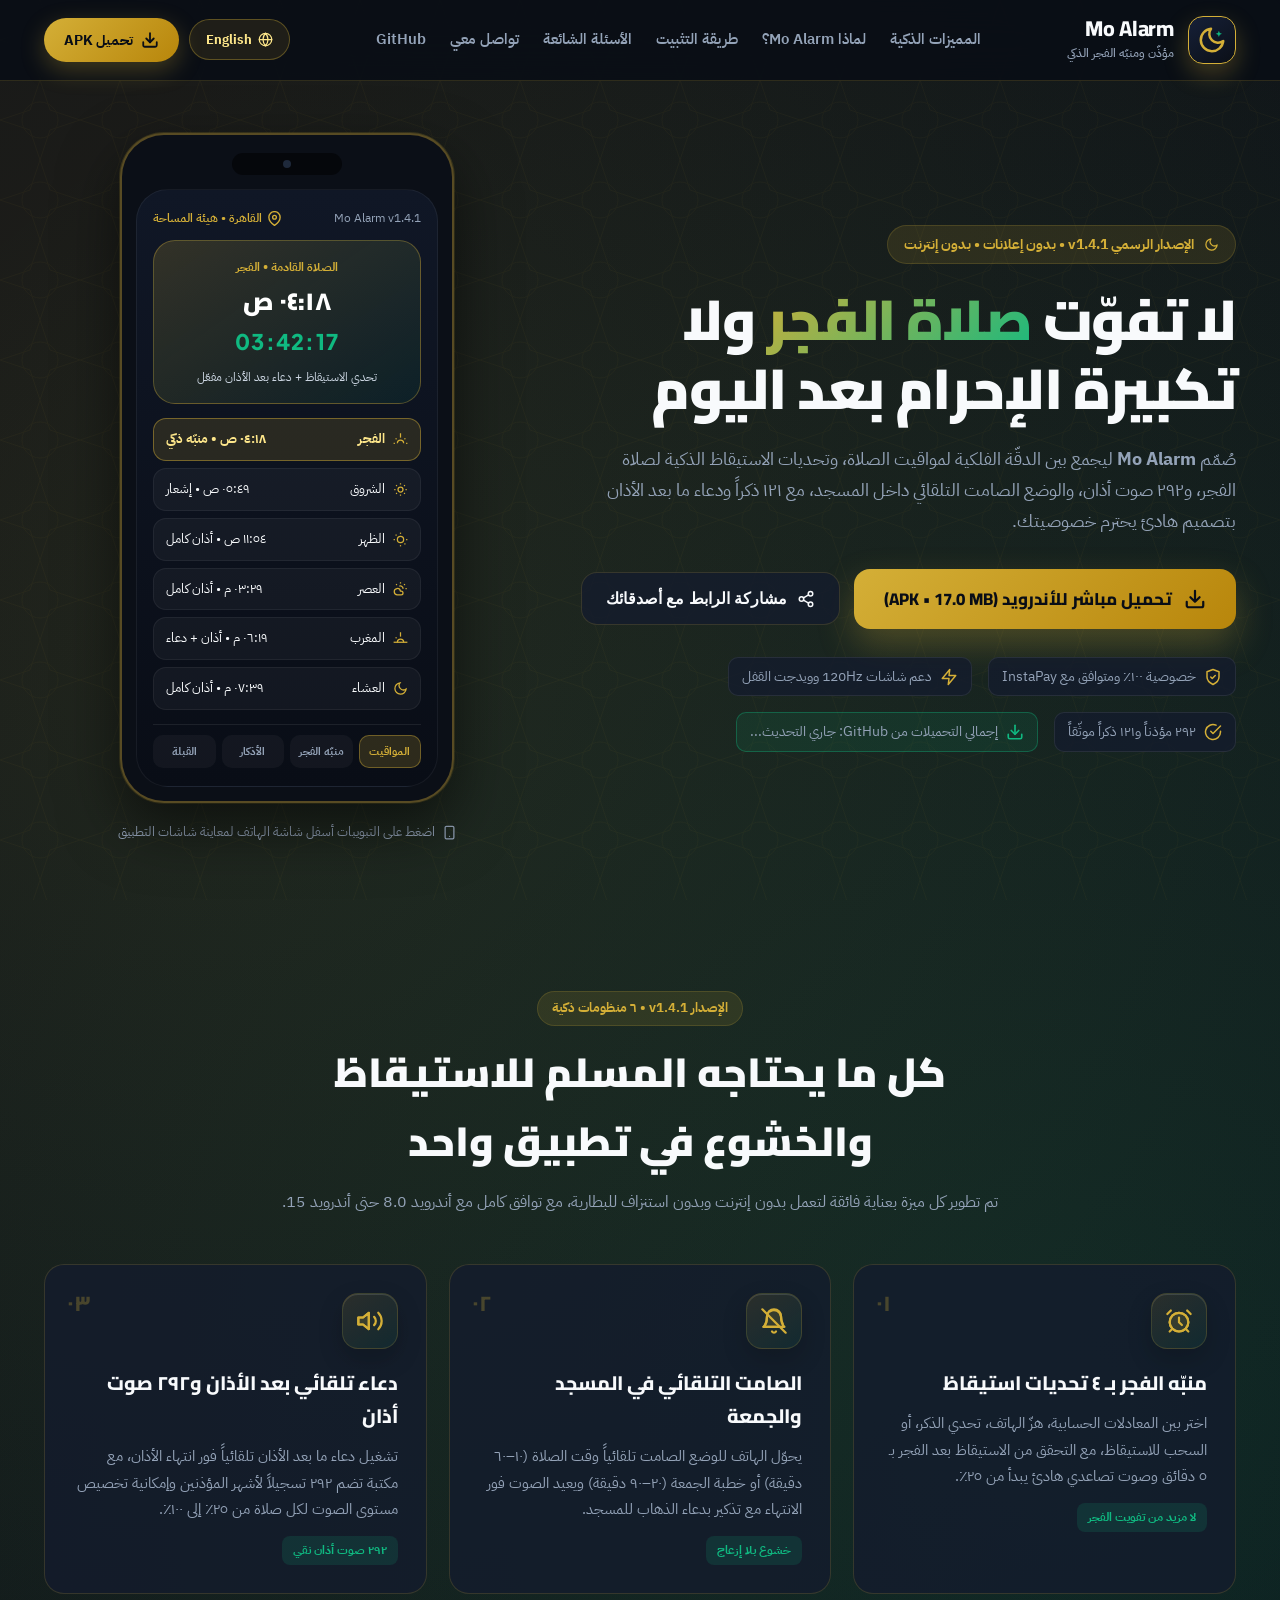
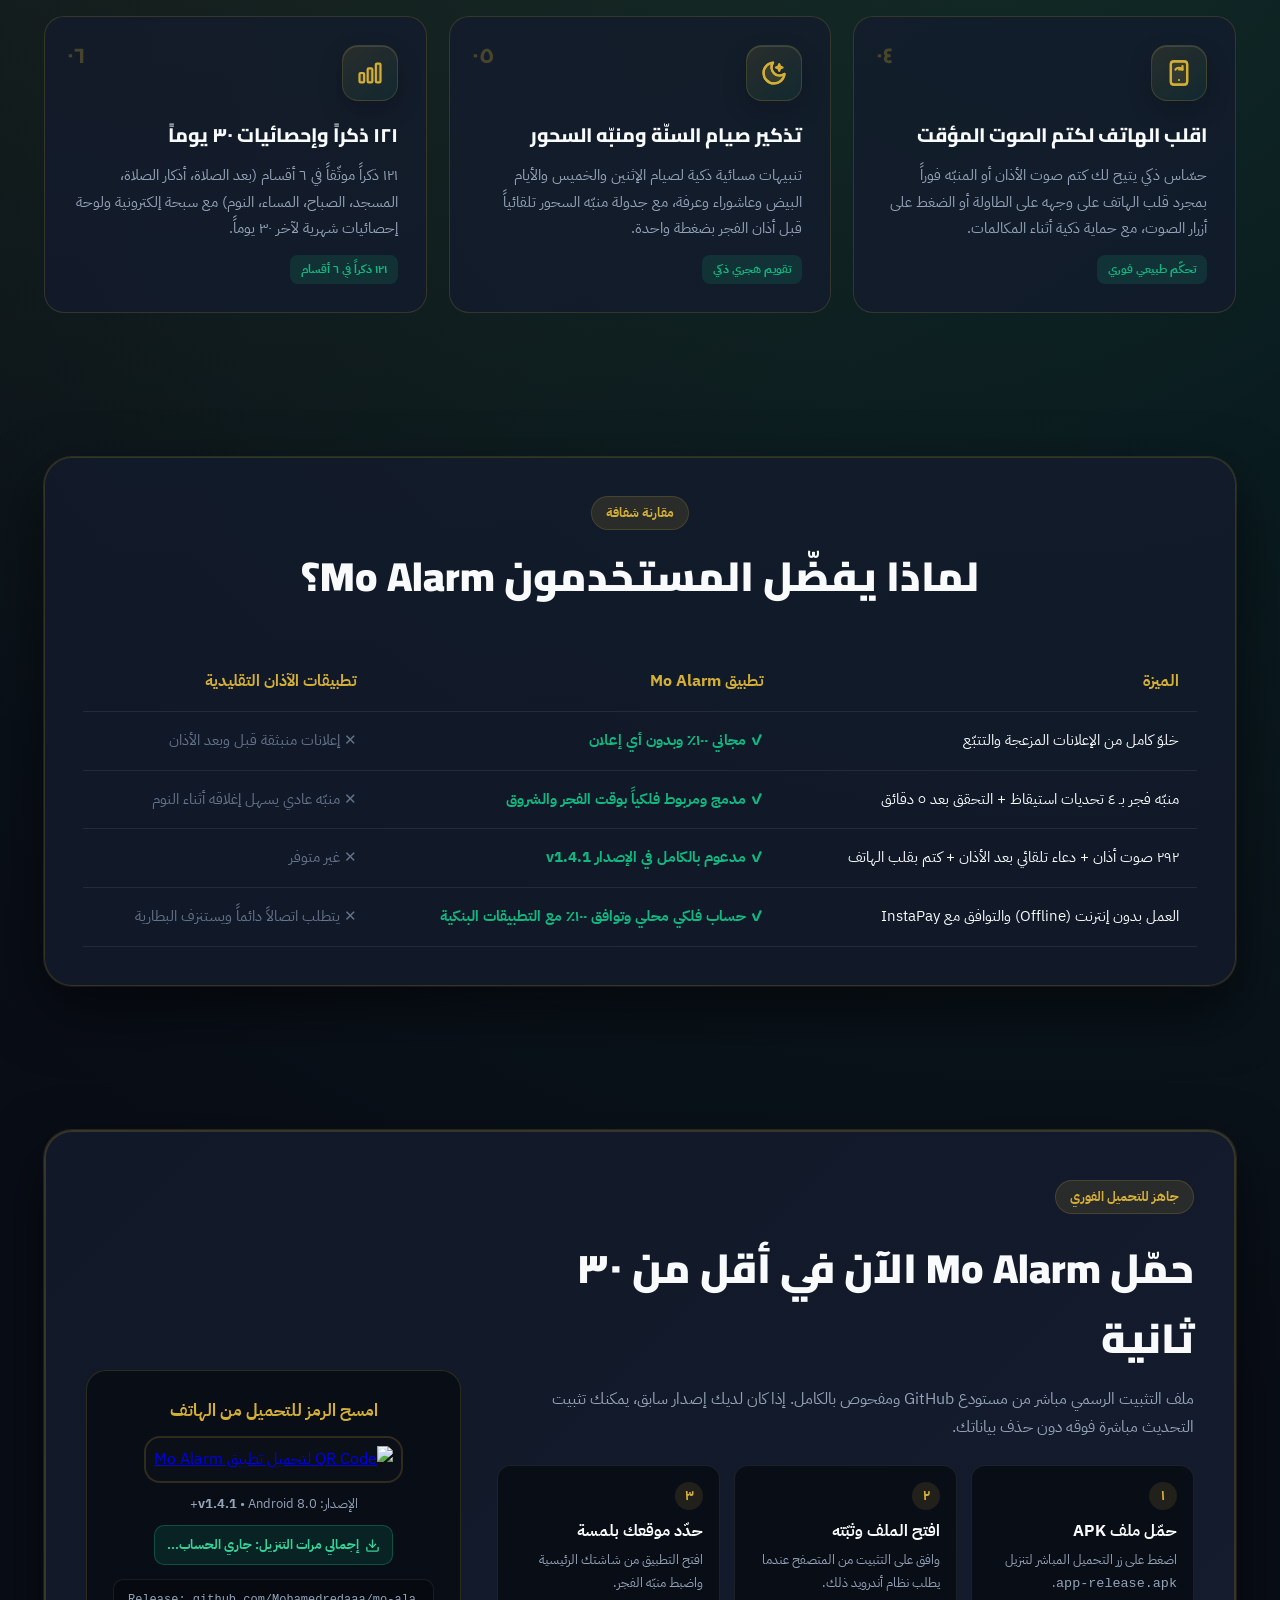
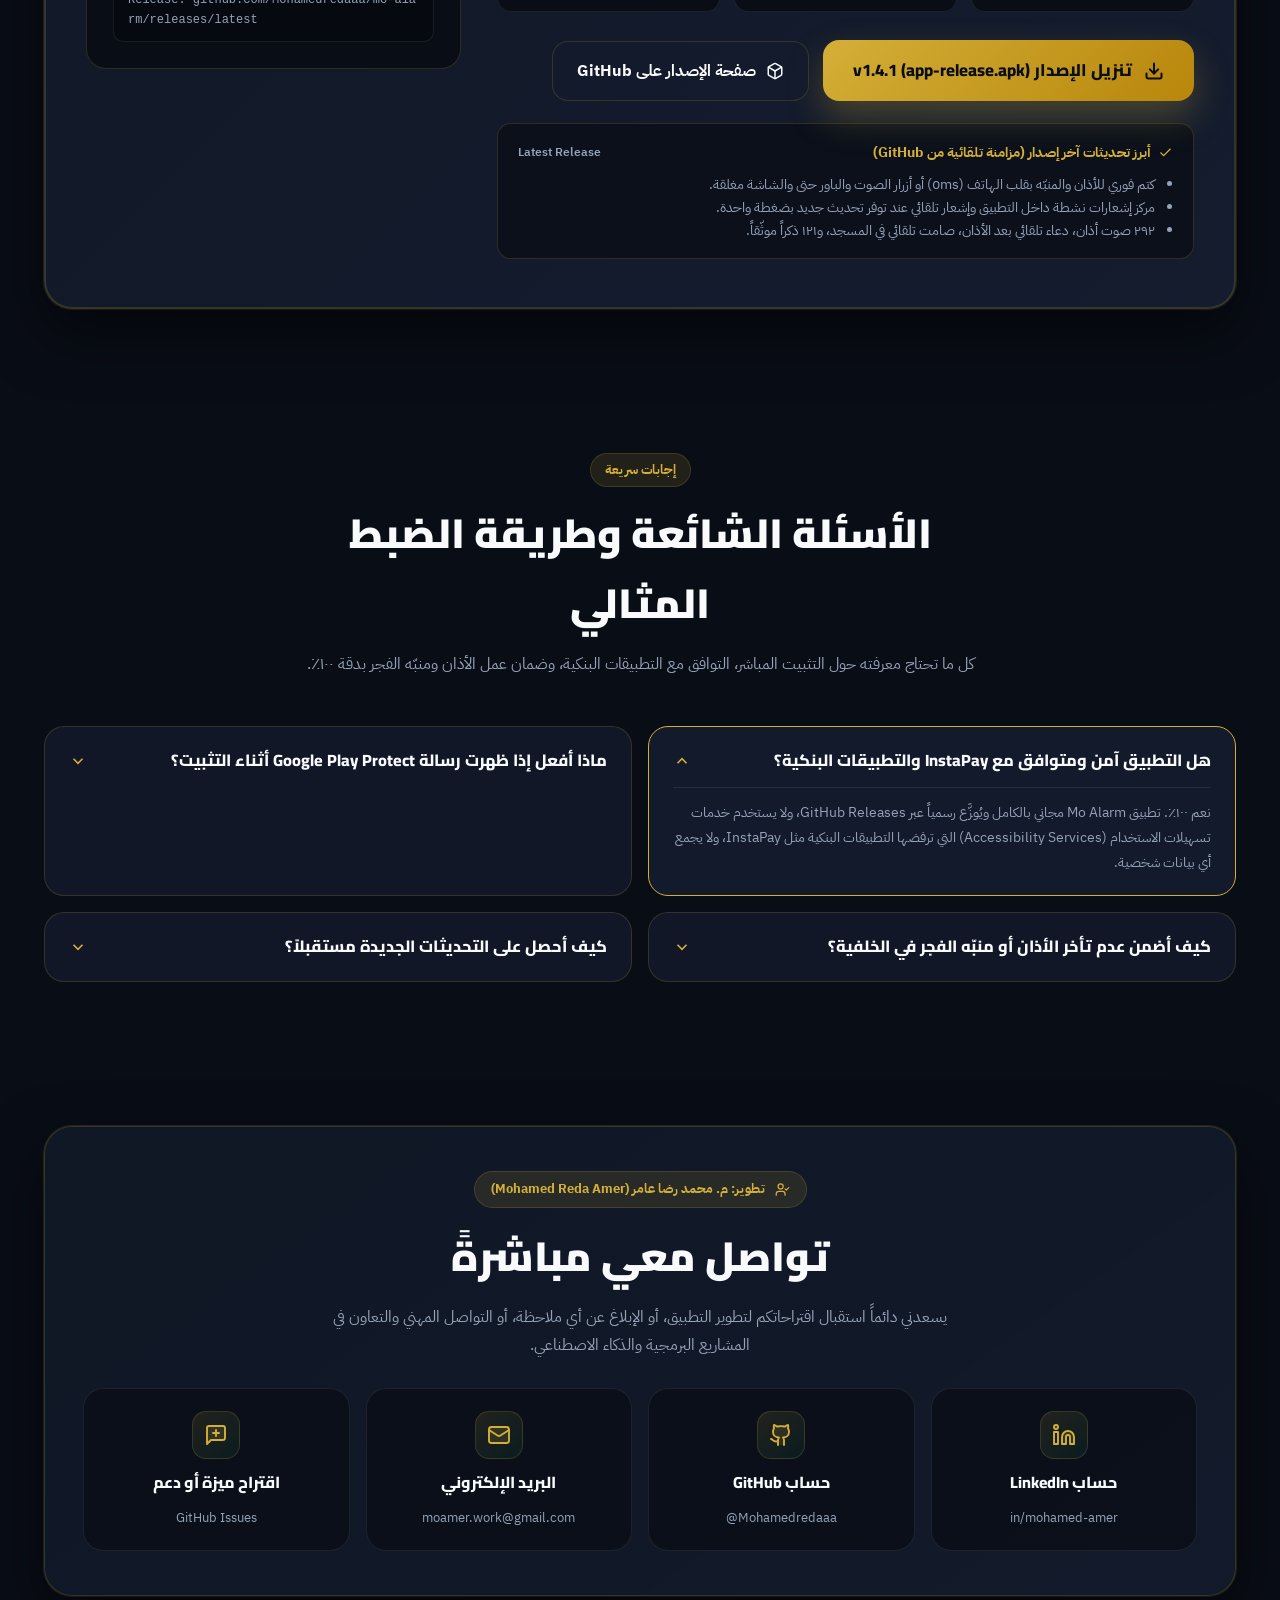
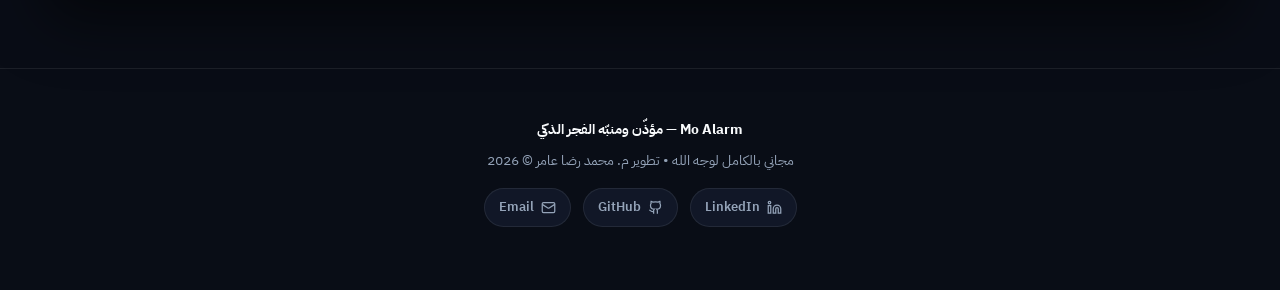
==== docs/index.html @ 972ea3d3 "docs(landing): remove open-source wording (source is now private)" ====
<!DOCTYPE html>
<html lang="ar" dir="rtl">
<head>
  <meta charset="UTF-8" />
  <meta name="viewport" content="width=device-width, initial-scale=1.0" />
  <meta http-equiv="Cache-Control" content="no-cache, no-store, must-revalidate" />
  <meta http-equiv="Pragma" content="no-cache" />
  <meta http-equiv="Expires" content="0" />
  <title>Mo Alarm | مؤذّن ومنبّه الفجر الذكي — الإصدار الرسمي v1.4.1</title>
  <meta name="description" content="تطبيق Mo Alarm للأندرويد: مواقيت صلاة فلكية دقيقة بدون إنترنت، منبّه فجر بتحديات ذكية تضمن استيقاظك، ٢٩٢ صوت أذان، صامت تلقائي في المسجد، و١٢١ ذكراً." />
  <meta name="theme-color" content="#090D16" />
  <meta property="og:type" content="website" />
  <meta property="og:url" content="https://mohamedredaaa.github.io/mo-alarm/" />
  <meta property="og:title" content="Mo Alarm — مؤذّن ومنبّه الفجر الذكي للأندرويد" />
  <meta property="og:description" content="مواقيت صلاة فلكية بدون إنترنت، منبّه فجر بـ ٤ تحديات ذكية، ٢٩٢ صوت أذان، صامت تلقائي في المسجد، و١٢١ ذكراً. مجاني ١٠٠٪ وبدون إعلانات." />
  <meta name="twitter:card" content="summary_large_image" />
  <meta name="twitter:title" content="Mo Alarm — Smart Prayer & Fajr Wake-Up Companion" />
  <meta name="twitter:description" content="Offline astronomical prayer times, 4 Fajr wake-up challenges, 292 Adhan voices, Mosque auto-silent, and 121 Adhkar. 100% Free & Ad-Free." />
  <link rel="icon" type="image/svg+xml" href="data:image/svg+xml,%3Csvg xmlns='http://www.w3.org/2000/svg' viewBox='0 0 32 32'%3E%3Crect width='32' height='32' rx='9' fill='%23090D16' stroke='%23D4AF37' stroke-width='2'/%3E%3Cpath d='M23.5 17.2A7.8 7.8 0 1 1 14.8 8.5a6 6 0 0 0 8.7 8.7z' fill='none' stroke='%23D4AF37' stroke-width='2' stroke-linecap='round'/%3E%3Cpath d='M20.5 8L21.2 9.8L23 10.5L21.2 11.2L20.5 13L19.8 11.2L18 10.5L19.8 9.8Z' fill='%2310B981'/%3E%3C/svg%3E" />
  <link rel="preconnect" href="https://fonts.googleapis.com" />
  <link rel="preconnect" href="https://fonts.gstatic.com" crossorigin />
  <link href="https://fonts.googleapis.com/css2?family=Cairo:wght@400;500;600;700;800;900&family=IBM+Plex+Sans+Arabic:wght@400;500;600;700&family=Plus+Jakarta+Sans:wght@500;600;700;800&display=swap" rel="stylesheet" />
  <style>
    :root {
      --bg-primary: #090D16;
      --bg-secondary: #111827;
      --bg-card: rgba(20, 28, 46, 0.78);
      --bg-card-solid: #141C2E;
      --text-primary: #F8FAFC;
      --text-secondary: #94A3B8;
      --text-muted: #64748B;
      --accent: #D4AF37;
      --accent-glow: rgba(212, 175, 55, 0.28);
      --accent-soft: rgba(212, 175, 55, 0.12);
      --accent-2: #10B981;
      --accent-2-soft: rgba(16, 185, 129, 0.14);
      --border: rgba(212, 175, 55, 0.18);
      --border-subtle: rgba(255, 255, 255, 0.08);
      --radius-xl: 28px;
      --radius-lg: 20px;
      --radius-md: 14px;
      --shadow-luxury: 0 24px 60px rgba(0, 0, 0, 0.55), 0 0 0 1px var(--border);
      --font-sans: 'IBM Plex Sans Arabic', 'Cairo', 'Plus Jakarta Sans', sans-serif;
      --font-display: 'Cairo', 'IBM Plex Sans Arabic', 'Plus Jakarta Sans', sans-serif;
    }

    * {
      box-sizing: border-box;
      margin: 0;
      padding: 0;
    }

    html {
      scroll-behavior: smooth;
    }

    body {
      font-family: var(--font-sans);
      background-color: var(--bg-primary);
      color: var(--text-primary);
      line-height: 1.7;
      overflow-x: hidden;
      background-image:
        radial-gradient(circle at 18% 12%, var(--accent-soft), transparent 38%),
        radial-gradient(circle at 82% 28%, var(--accent-2-soft), transparent 42%);
    }

    /* Geometric Subtle Background Pattern */
    .islamic-grid-overlay {
      position: fixed;
      inset: 0;
      pointer-events: none;
      z-index: 0;
      opacity: 0.045;
      background-image: url("data:image/svg+xml,%3Csvg width='80' height='80' viewBox='0 0 80 80' xmlns='http://www.w3.org/2000/svg'%3E%3Cg fill='none' stroke='%23D4AF37' stroke-width='1'%3E%3Cpath d='M40 0L50 30L80 40L50 50L40 80L30 50L0 40L30 30Z'/%3E%3Ccircle cx='40' cy='40' r='18'/%3E%3C/g%3E%3C/svg%3E");
    }

    .ico {
      width: 18px;
      height: 18px;
      flex-shrink: 0;
      display: inline-block;
      vertical-align: middle;
    }

    .ico-sm {
      width: 15px;
      height: 15px;
      flex-shrink: 0;
      display: inline-block;
      vertical-align: middle;
    }

    /* Sticky Main Navigation */
    .navbar-wrap {
      position: sticky;
      top: 0;
      z-index: 100;
      backdrop-filter: blur(20px);
      -webkit-backdrop-filter: blur(20px);
      background: rgba(9, 13, 22, 0.86);
      border-bottom: 1px solid var(--border);
    }

    .navbar {
      max-width: 1240px;
      margin: 0 auto;
      padding: 16px 24px;
      display: flex;
      align-items: center;
      justify-content: space-between;
      gap: 16px;
    }

    .brand {
      display: flex;
      align-items: center;
      gap: 14px;
      text-decoration: none;
      color: var(--text-primary);
    }

    .brand-icon {
      width: 48px;
      height: 48px;
      border-radius: 15px;
      background: linear-gradient(145deg, #162038, #0B0F17);
      border: 1.5px solid var(--accent);
      display: grid;
      place-items: center;
      box-shadow: 0 10px 25px var(--accent-glow);
      flex-shrink: 0;
    }

    .brand-title {
      font-family: var(--font-display);
      font-weight: 800;
      font-size: 1.35rem;
      line-height: 1.2;
      letter-spacing: -0.01em;
    }

    .brand-subtitle {
      font-size: 0.78rem;
      color: var(--text-secondary);
      font-weight: 500;
    }

    .nav-links {
      display: flex;
      align-items: center;
      gap: 24px;
      list-style: none;
    }

    .nav-links a {
      text-decoration: none;
      color: var(--text-secondary);
      font-weight: 600;
      font-size: 0.94rem;
      transition: color 0.2s ease;
    }

    .nav-links a:hover {
      color: var(--accent);
    }

    .nav-actions {
      display: flex;
      align-items: center;
      gap: 10px;
    }

    .lang-toggle-btn {
      border: 1px solid rgba(212, 175, 55, 0.35);
      background: rgba(212, 175, 55, 0.1);
      color: #FDE68A;
      font-family: var(--font-sans);
      font-size: 0.84rem;
      font-weight: 800;
      padding: 9px 16px;
      border-radius: 999px;
      cursor: pointer;
      transition: all 0.2s ease;
      display: inline-flex;
      align-items: center;
      gap: 6px;
    }

    .lang-toggle-btn:hover {
      background: var(--accent);
      color: #090D16;
    }

    .nav-cta {
      display: inline-flex;
      align-items: center;
      gap: 8px;
      background: linear-gradient(135deg, var(--accent), #B8860B);
      color: #090D16;
      font-weight: 800;
      font-size: 0.9rem;
      padding: 10px 20px;
      border-radius: 999px;
      text-decoration: none;
      box-shadow: 0 8px 24px var(--accent-glow);
      transition: transform 0.2s ease, box-shadow 0.2s ease;
    }

    .nav-cta:hover {
      transform: translateY(-2px);
    }

    /* Container */
    .container {
      position: relative;
      z-index: 5;
      max-width: 1240px;
      margin: 0 auto;
      padding: 0 24px;
    }

    /* HERO SECTION */
    .hero {
      padding: 52px 0 76px;
      display: grid;
      grid-template-columns: 1.15fr 0.85fr;
      gap: 48px;
      align-items: center;
    }

    .hero-eyebrow {
      display: inline-flex;
      align-items: center;
      gap: 10px;
      padding: 7px 16px;
      border-radius: 999px;
      background: var(--accent-soft);
      border: 1px solid var(--border);
      color: var(--accent);
      font-size: 0.86rem;
      font-weight: 700;
      margin-bottom: 22px;
    }

    .hero-title {
      font-family: var(--font-display);
      font-size: clamp(2.2rem, 4.4vw, 3.65rem);
      font-weight: 900;
      line-height: 1.22;
      margin-bottom: 20px;
      letter-spacing: -0.02em;
    }

    .hero-title .gold-highlight {
      background: linear-gradient(135deg, var(--accent), var(--accent-2));
      -webkit-background-clip: text;
      -webkit-text-fill-color: transparent;
    }

    .hero-lead {
      font-size: 1.14rem;
      color: var(--text-secondary);
      margin-bottom: 32px;
      max-width: 640px;
    }

    .hero-actions {
      display: flex;
      align-items: center;
      gap: 14px;
      flex-wrap: wrap;
      margin-bottom: 28px;
    }

    .btn-primary-download {
      display: inline-flex;
      align-items: center;
      gap: 12px;
      background: linear-gradient(135deg, var(--accent), #B8860B);
      color: #090D16;
      font-family: var(--font-display);
      font-weight: 800;
      font-size: 1.06rem;
      padding: 16px 30px;
      border-radius: 16px;
      text-decoration: none;
      box-shadow: 0 16px 36px var(--accent-glow);
      transition: transform 0.22s ease, box-shadow 0.22s ease;
    }

    .btn-primary-download:hover {
      transform: translateY(-3px);
      box-shadow: 0 22px 44px var(--accent-glow);
    }

    .btn-secondary-action {
      display: inline-flex;
      align-items: center;
      gap: 10px;
      background: var(--bg-card);
      color: var(--text-primary);
      border: 1px solid var(--border);
      font-weight: 700;
      font-size: 0.98rem;
      padding: 16px 24px;
      border-radius: 16px;
      text-decoration: none;
      cursor: pointer;
      transition: all 0.2s ease;
    }

    .btn-secondary-action:hover {
      border-color: var(--accent);
      background: var(--accent-soft);
    }

    .hero-trust-strip {
      display: flex;
      align-items: center;
      gap: 16px;
      flex-wrap: wrap;
      font-size: 0.85rem;
      color: var(--text-secondary);
    }

    .trust-pill {
      display: inline-flex;
      align-items: center;
      gap: 8px;
      padding: 7px 13px;
      border-radius: 10px;
      background: var(--bg-card);
      border: 1px solid var(--border-subtle);
    }

    .trust-pill svg {
      color: var(--accent);
    }

    /* Interactive Coded Phone Mockup Showcase */
    .phone-showcase-wrap {
      display: flex;
      flex-direction: column;
      align-items: center;
      gap: 18px;
    }

    .phone-frame {
      width: 334px;
      max-width: 100%;
      background: #0B0F17;
      color: #F8FAFC;
      border-radius: 44px;
      padding: 14px;
      border: 2px solid rgba(212, 175, 55, 0.38);
      box-shadow: var(--shadow-luxury);
      position: relative;
    }

    .phone-notch {
      width: 110px;
      height: 22px;
      background: #05070B;
      border-radius: 999px;
      margin: 4px auto 14px;
      display: flex;
      align-items: center;
      justify-content: center;
      gap: 8px;
    }

    .phone-notch-cam {
      width: 8px;
      height: 8px;
      border-radius: 50%;
      background: #1E293B;
    }

    .phone-screen {
      background: linear-gradient(180deg, #101726 0%, #090D16 100%);
      border-radius: 32px;
      padding: 18px 16px;
      min-height: 525px;
      display: flex;
      flex-direction: column;
      justify-content: space-between;
      border: 1px solid rgba(255, 255, 255, 0.06);
    }

    .screen-view {
      display: none;
      animation: fadeIn 0.28s ease;
    }

    .screen-view.active {
      display: block;
    }

    @keyframes fadeIn {
      from { opacity: 0; transform: translateY(6px); }
      to { opacity: 1; transform: translateY(0); }
    }

    .mock-status-row {
      display: flex;
      justify-content: space-between;
      align-items: center;
      font-size: 0.75rem;
      color: #94A3B8;
      margin-bottom: 12px;
    }

    .mock-loc-badge {
      display: inline-flex;
      align-items: center;
      gap: 5px;
      color: #D4AF37;
      font-weight: 600;
    }

    .mock-hero-card {
      background: linear-gradient(145deg, rgba(212, 175, 55, 0.18), rgba(16, 185, 129, 0.08));
      border: 1px solid rgba(212, 175, 55, 0.35);
      border-radius: 22px;
      padding: 16px;
      text-align: center;
      margin-bottom: 14px;
    }

    .mock-next-label {
      font-size: 0.76rem;
      color: #D4AF37;
      font-weight: 700;
    }

    .mock-next-prayer {
      font-family: var(--font-display);
      font-size: 1.55rem;
      font-weight: 900;
      color: #FFFFFF;
      margin: 2px 0;
    }

    .mock-countdown {
      font-family: 'Plus Jakarta Sans', monospace;
      font-size: 1.35rem;
      font-weight: 800;
      color: #10B981;
      letter-spacing: 0.06em;
    }

    .mock-prayer-list {
      display: flex;
      flex-direction: column;
      gap: 7px;
    }

    .mock-prayer-row {
      display: flex;
      align-items: center;
      justify-content: space-between;
      padding: 9px 12px;
      border-radius: 13px;
      background: rgba(255, 255, 255, 0.04);
      border: 1px solid rgba(255, 255, 255, 0.06);
      font-size: 0.84rem;
    }

    .mock-row-label {
      display: inline-flex;
      align-items: center;
      gap: 8px;
    }

    .mock-row-label svg {
      color: #D4AF37;
    }

    .mock-prayer-row.active-row {
      background: rgba(212, 175, 55, 0.14);
      border-color: rgba(212, 175, 55, 0.45);
      color: #FDE68A;
      font-weight: 700;
    }

    .phone-bottom-tabs {
      display: grid;
      grid-template-columns: repeat(4, 1fr);
      gap: 6px;
      margin-top: 14px;
      padding-top: 10px;
      border-top: 1px solid rgba(255, 255, 255, 0.08);
    }

    .phone-tab-btn {
      background: rgba(255, 255, 255, 0.04);
      border: 1px solid transparent;
      color: #94A3B8;
      border-radius: 10px;
      padding: 7px 4px;
      font-family: var(--font-sans);
      font-size: 0.7rem;
      font-weight: 700;
      cursor: pointer;
      transition: all 0.2s ease;
    }

    .phone-tab-btn.active {
      background: rgba(212, 175, 55, 0.18);
      border-color: rgba(212, 175, 55, 0.4);
      color: #D4AF37;
    }

    /* Section Headers */
    .section {
      padding: 72px 0;
    }

    .section-header {
      text-align: center;
      max-width: 720px;
      margin: 0 auto 48px;
    }

    .section-tag {
      display: inline-block;
      padding: 5px 14px;
      border-radius: 999px;
      background: var(--accent-soft);
      color: var(--accent);
      border: 1px solid var(--border);
      font-size: 0.82rem;
      font-weight: 700;
      margin-bottom: 12px;
    }

    .section-title {
      font-family: var(--font-display);
      font-size: clamp(1.75rem, 3.2vw, 2.55rem);
      font-weight: 900;
      margin-bottom: 12px;
    }

    .section-subtitle {
      color: var(--text-secondary);
      font-size: 1.02rem;
    }

    /* Features Grid */
    .features-grid {
      display: grid;
      grid-template-columns: repeat(3, 1fr);
      gap: 22px;
    }

    .feature-card {
      background: var(--bg-card);
      border: 1px solid var(--border);
      border-radius: var(--radius-lg);
      padding: 28px;
      transition: transform 0.24s ease, border-color 0.24s ease;
      position: relative;
      overflow: hidden;
    }

    .feature-card:hover {
      transform: translateY(-4px);
      border-color: var(--accent);
    }

    .feature-num {
      position: absolute;
      top: 20px;
      inset-inline-end: 22px;
      font-family: var(--font-display);
      font-size: 1.35rem;
      font-weight: 800;
      color: var(--accent);
      opacity: 0.28;
    }

    /* High-Precision Luxury Vector Icon Container */
    .feature-icon {
      width: 56px;
      height: 56px;
      border-radius: 16px;
      background: linear-gradient(145deg, var(--accent-soft), rgba(16, 185, 129, 0.08));
      border: 1.5px solid var(--border);
      display: grid;
      place-items: center;
      color: var(--accent);
      margin-bottom: 18px;
      box-shadow: 0 10px 24px rgba(0, 0, 0, 0.18), inset 0 1px 0 rgba(255, 255, 255, 0.12);
    }

    .feature-icon svg {
      width: 28px;
      height: 28px;
    }

    .feature-title {
      font-family: var(--font-display);
      font-size: 1.22rem;
      font-weight: 800;
      margin-bottom: 10px;
    }

    .feature-desc {
      color: var(--text-secondary);
      font-size: 0.94rem;
      line-height: 1.75;
    }

    .feature-badge {
      display: inline-block;
      margin-top: 14px;
      padding: 4px 11px;
      border-radius: 8px;
      font-size: 0.76rem;
      font-weight: 700;
      background: var(--accent-2-soft);
      color: var(--accent-2);
    }

    /* Comparison / Why Mo Alarm Section */
    .comparison-box {
      background: var(--bg-card);
      border: 1px solid var(--border);
      border-radius: var(--radius-xl);
      padding: 38px;
      box-shadow: var(--shadow-luxury);
    }

    .comparison-table {
      width: 100%;
      border-collapse: collapse;
      margin-top: 16px;
    }

    .comparison-table th,
    .comparison-table td {
      padding: 16px 18px;
      text-align: start;
      border-bottom: 1px solid var(--border-subtle);
      font-size: 0.95rem;
    }

    .comparison-table th {
      color: var(--accent);
      font-weight: 800;
      font-size: 1rem;
    }

    .check-yes {
      color: var(--accent-2);
      font-weight: 800;
    }

    .check-no {
      color: var(--text-muted);
    }

    /* Installation & Download Card */
    .download-cta-banner {
      background: linear-gradient(135deg, var(--bg-secondary), var(--bg-card-solid));
      border: 2px solid var(--border);
      border-radius: var(--radius-xl);
      padding: 48px 40px;
      display: grid;
      grid-template-columns: 1.3fr 0.7fr;
      gap: 36px;
      align-items: center;
      box-shadow: var(--shadow-luxury);
    }

    .steps-list {
      display: grid;
      grid-template-columns: repeat(3, 1fr);
      gap: 14px;
      margin-top: 24px;
    }

    .step-item {
      background: var(--bg-primary);
      border: 1px solid var(--border-subtle);
      border-radius: var(--radius-md);
      padding: 16px;
    }

    .step-num {
      display: inline-flex;
      width: 28px;
      height: 28px;
      border-radius: 50%;
      background: var(--accent-soft);
      color: var(--accent);
      font-weight: 800;
      font-size: 0.85rem;
      align-items: center;
      justify-content: center;
      margin-bottom: 8px;
    }

    .qr-card {
      background: var(--bg-primary);
      border: 1px solid var(--border);
      border-radius: var(--radius-lg);
      padding: 26px;
      text-align: center;
    }

    .sha-box {
      margin-top: 14px;
      padding: 10px 14px;
      border-radius: 10px;
      background: rgba(0, 0, 0, 0.25);
      border: 1px solid var(--border-subtle);
      font-family: monospace;
      font-size: 0.75rem;
      color: var(--text-secondary);
      word-break: break-all;
      direction: ltr;
      text-align: left;
    }

    footer {
      padding: 48px 0 64px;
      border-top: 1px solid var(--border-subtle);
      text-align: center;
      color: var(--text-secondary);
      font-size: 0.9rem;
    }

    /* Contact / Developer Section */
    .contact-card {
      background: linear-gradient(145deg, rgba(17, 24, 39, 0.92), rgba(20, 28, 46, 0.88));
      border: 1px solid var(--border);
      border-radius: var(--radius-xl);
      padding: 44px 38px;
      box-shadow: var(--shadow-luxury);
      text-align: center;
      position: relative;
      overflow: hidden;
    }

    .dev-badge {
      display: inline-flex;
      align-items: center;
      gap: 10px;
      padding: 6px 16px;
      border-radius: 999px;
      background: var(--accent-soft);
      border: 1px solid var(--border);
      color: var(--accent);
      font-size: 0.84rem;
      font-weight: 700;
      margin-bottom: 14px;
    }

    .contact-grid {
      display: grid;
      grid-template-columns: repeat(4, 1fr);
      gap: 16px;
      margin-top: 30px;
    }

    .contact-link-item {
      display: flex;
      flex-direction: column;
      align-items: center;
      justify-content: center;
      gap: 10px;
      padding: 22px 16px;
      border-radius: var(--radius-lg);
      background: rgba(9, 13, 22, 0.72);
      border: 1px solid var(--border-subtle);
      text-decoration: none;
      color: var(--text-primary);
      transition: transform 0.22s ease, border-color 0.22s ease, background 0.22s ease;
    }

    .contact-link-item:hover {
      transform: translateY(-4px);
      border-color: var(--accent);
      background: rgba(212, 175, 55, 0.08);
    }

    .contact-icon-box {
      width: 48px;
      height: 48px;
      border-radius: 14px;
      background: linear-gradient(145deg, var(--accent-soft), rgba(16, 185, 129, 0.08));
      border: 1px solid var(--border);
      display: grid;
      place-items: center;
      color: var(--accent);
    }

    .contact-icon-box svg {
      width: 24px;
      height: 24px;
    }

    .contact-platform {
      font-family: var(--font-display);
      font-weight: 800;
      font-size: 1rem;
      color: var(--text-primary);
    }

    .contact-handle {
      font-size: 0.8rem;
      color: var(--text-secondary);
      direction: ltr;
    }

    .footer-social-row {
      display: flex;
      align-items: center;
      justify-content: center;
      gap: 12px;
      flex-wrap: wrap;
      margin-top: 16px;
    }

    .footer-social-pill {
      display: inline-flex;
      align-items: center;
      gap: 7px;
      padding: 7px 14px;
      border-radius: 999px;
      background: var(--bg-card);
      border: 1px solid var(--border-subtle);
      color: var(--text-secondary);
      text-decoration: none;
      font-size: 0.82rem;
      font-weight: 600;
      transition: all 0.2s ease;
    }

    .footer-social-pill:hover {
      border-color: var(--accent);
      color: var(--accent);
    }

    /* What's New Changelog Box */
    .changelog-box {
      margin-top: 22px;
      padding: 16px 20px;
      border-radius: var(--radius-md);
      background: rgba(9, 13, 22, 0.72);
      border: 1px solid var(--border);
      text-align: start;
    }

    .changelog-header {
      display: flex;
      align-items: center;
      justify-content: space-between;
      gap: 10px;
      margin-bottom: 8px;
      font-weight: 800;
      font-size: 0.9rem;
      color: var(--accent);
    }

    .changelog-list {
      margin: 0;
      padding-inline-start: 18px;
      font-size: 0.85rem;
      color: var(--text-secondary);
      line-height: 1.7;
    }

    /* FAQ Accordion Section */
    .faq-grid {
      display: grid;
      grid-template-columns: repeat(2, 1fr);
      gap: 16px;
    }

    .faq-item {
      background: var(--bg-card);
      border: 1px solid var(--border);
      border-radius: var(--radius-lg);
      padding: 20px 24px;
      transition: border-color 0.2s ease;
    }

    .faq-item[open] {
      border-color: var(--accent);
      background: rgba(20, 28, 46, 0.94);
    }

    .faq-item summary {
      font-family: var(--font-display);
      font-weight: 800;
      font-size: 1.02rem;
      color: var(--text-primary);
      cursor: pointer;
      list-style: none;
      display: flex;
      align-items: center;
      justify-content: space-between;
      gap: 12px;
    }

    .faq-item summary::-webkit-details-marker {
      display: none;
    }

    .faq-chevron {
      width: 18px;
      height: 18px;
      color: var(--accent);
      flex-shrink: 0;
      transition: transform 0.22s ease;
    }

    .faq-item[open] .faq-chevron {
      transform: rotate(180deg);
    }

    .faq-answer {
      margin-top: 12px;
      padding-top: 12px;
      border-top: 1px solid var(--border-subtle);
      color: var(--text-secondary);
      font-size: 0.9rem;
      line-height: 1.75;
    }

    /* Floating Sticky Mobile Bottom CTA Bar */
    .mobile-sticky-bar {
      position: fixed;
      bottom: 14px;
      inset-inline: 14px;
      z-index: 95;
      background: rgba(14, 20, 34, 0.94);
      backdrop-filter: blur(18px);
      -webkit-backdrop-filter: blur(18px);
      border: 1.5px solid var(--accent);
      border-radius: 18px;
      padding: 10px 14px;
      display: none;
      align-items: center;
      justify-content: space-between;
      gap: 10px;
      box-shadow: 0 18px 42px rgba(0, 0, 0, 0.75);
      transform: translateY(130%);
      transition: transform 0.3s cubic-bezier(0.22, 1, 0.36, 1);
    }

    .mobile-sticky-bar.visible {
      transform: translateY(0);
    }

    @media (max-width: 960px) {
      .navbar {
        flex-wrap: wrap;
        padding: 12px 18px 10px;
        gap: 8px;
      }
      .nav-links {
        order: 3;
        width: 100%;
        justify-content: space-between;
        gap: 6px;
        padding-top: 9px;
        border-top: 1px solid rgba(255, 255, 255, 0.07);
        overflow-x: auto;
        scrollbar-width: none;
      }
      .nav-links::-webkit-scrollbar {
        display: none;
      }
      .nav-links a {
        font-size: 0.78rem;
        white-space: nowrap;
        padding: 4px 8px;
        border-radius: 8px;
        background: rgba(255, 255, 255, 0.03);
      }
      .hero,
      .download-cta-banner {
        grid-template-columns: 1fr;
        text-align: center;
      }
      .hero-lead {
        margin-inline: auto;
      }
      .hero-actions,
      .hero-trust-strip {
        justify-content: center;
      }
      .features-grid {
        grid-template-columns: 1fr;
      }
      .steps-list {
        grid-template-columns: 1fr;
      }
      .contact-grid {
        grid-template-columns: repeat(2, 1fr);
      }
      .faq-grid {
        grid-template-columns: 1fr;
      }
    }

    /* Dedicated Mobile Header & Hero Optimization */
    @media (max-width: 640px) {
      .container {
        padding: 0 16px;
      }
      .navbar {
        padding: 10px 14px;
        gap: 8px;
      }
      .brand {
        gap: 9px;
        min-width: 0;
      }
      .brand-icon {
        width: 38px;
        height: 38px;
        border-radius: 11px;
      }
      .brand-icon svg {
        width: 22px;
        height: 22px;
      }
      .brand-title {
        font-size: 1.08rem;
        white-space: nowrap;
      }
      .brand-subtitle {
        display: none;
      }
      .nav-actions {
        gap: 6px;
        flex-shrink: 0;
      }
      .lang-toggle-btn {
        padding: 7px 11px;
        font-size: 0.76rem;
        white-space: nowrap;
      }
      .nav-cta {
        padding: 8px 13px;
        font-size: 0.78rem;
        white-space: nowrap;
        gap: 5px;
      }
      .nav-cta .ico {
        width: 15px;
        height: 15px;
      }
      .hero {
        padding: 22px 0 44px;
        gap: 28px;
      }
      .hero-eyebrow {
        font-size: 0.75rem;
        padding: 6px 12px;
        gap: 6px;
        margin-bottom: 14px;
        max-width: 100%;
        justify-content: center;
        line-height: 1.45;
      }
      .hero-title {
        font-size: clamp(1.65rem, 6.8vw, 2.1rem);
        line-height: 1.3;
        margin-bottom: 14px;
      }
      .hero-lead {
        font-size: 0.94rem;
        line-height: 1.68;
        margin-bottom: 20px;
      }
      .hero-actions {
        flex-direction: column;
        width: 100%;
        gap: 10px;
        margin-bottom: 20px;
      }
      .btn-primary-download,
      .btn-secondary-action {
        width: 100%;
        justify-content: center;
        padding: 14px 16px;
        font-size: 0.94rem;
        border-radius: 14px;
      }
      .hero-trust-strip {
        display: grid;
        grid-template-columns: 1fr;
        gap: 8px;
        width: 100%;
      }
      .trust-pill {
        justify-content: center;
        padding: 8px 12px;
        font-size: 0.8rem;
      }
      .phone-frame {
        width: 100%;
        max-width: 326px;
        border-radius: 38px;
        padding: 11px;
      }
      .phone-screen {
        border-radius: 28px;
        padding: 14px 12px;
        min-height: 490px;
      }
      .section {
        padding: 48px 0;
      }
      .comparison-box,
      .download-cta-banner,
      .contact-card {
        padding: 24px 18px;
      }
      .contact-grid {
        grid-template-columns: 1fr;
      }
      .mobile-sticky-bar {
        display: flex;
      }
      footer {
        padding-bottom: 96px;
      }
    }
  </style>
</head>
<body>
  <div class="islamic-grid-overlay"></div>

  <!-- Sticky Header Navigation -->
  <div class="navbar-wrap">
    <header class="navbar">
      <a href="#" class="brand">
        <div class="brand-icon" aria-hidden="true">
          <svg width="30" height="30" viewBox="0 0 24 24" fill="none">
            <path d="M21 12.79A9 9 0 1 1 11.21 3 7 7 0 0 0 21 12.79z" stroke="#D4AF37" stroke-width="2" stroke-linecap="round" stroke-linejoin="round"/>
            <path d="M17.5 4.5L18.2 6.3L20 7L18.2 7.7L17.5 9.5L16.8 7.7L15 7L16.8 6.3L17.5 4.5Z" fill="#10B981"/>
          </svg>
        </div>
        <div>
          <div class="brand-title">Mo Alarm</div>
          <div class="brand-subtitle" data-i18n="brand_sub">مؤذّن ومنبّه الفجر الذكي</div>
        </div>
      </a>

      <ul class="nav-links">
        <li><a href="#features" data-i18n="nav_features">المميزات الذكية</a></li>
        <li><a href="#compare" data-i18n="nav_compare">لماذا Mo Alarm؟</a></li>
        <li><a href="#install" data-i18n="nav_install">طريقة التثبيت</a></li>
        <li><a href="#faq" data-i18n="nav_faq">الأسئلة الشائعة</a></li>
        <li><a href="#contact" data-i18n="nav_contact">تواصل معي</a></li>
        <li><a href="https://github.com/Mohamedredaaa/mo-alarm" target="_blank" rel="noopener">GitHub</a></li>
      </ul>

      <div class="nav-actions">
        <button class="lang-toggle-btn" onclick="toggleLanguage()" id="lang-btn" type="button">
          <svg class="ico-sm" viewBox="0 0 24 24" fill="none" stroke="currentColor" stroke-width="2" stroke-linecap="round" stroke-linejoin="round">
            <circle cx="12" cy="12" r="10"/>
            <line x1="2" y1="12" x2="22" y2="12"/>
            <path d="M12 2a15.3 15.3 0 0 1 4 10 15.3 15.3 0 0 1-4 10 15.3 15.3 0 0 1-4-10 15.3 15.3 0 0 1 4-10z"/>
          </svg>
          <span id="lang-btn-label">English</span>
        </button>

        <a class="nav-cta" data-apk-link href="https://github.com/Mohamedredaaa/mo-alarm/releases/latest/download/app-release.apk">
          <svg class="ico" viewBox="0 0 24 24" fill="none" stroke="currentColor" stroke-width="2.4" stroke-linecap="round" stroke-linejoin="round">
            <path d="M21 15v4a2 2 0 0 1-2 2H5a2 2 0 0 1-2-2v-4"/>
            <polyline points="7 10 12 15 17 10"/>
            <line x1="12" y1="15" x2="12" y2="3"/>
          </svg>
          <span data-i18n="nav_download">تحميل APK</span>
        </a>
      </div>
    </header>
  </div>

  <main class="container">
    <!-- HERO SECTION -->
    <section class="hero">
      <div class="hero-content">
        <div class="hero-eyebrow">
          <svg class="ico-sm" viewBox="0 0 24 24" fill="none" stroke="currentColor" stroke-width="2" stroke-linecap="round" stroke-linejoin="round">
            <path d="M21 12.79A9 9 0 1 1 11.21 3 7 7 0 0 0 21 12.79z"/>
          </svg>
          <span data-i18n="hero_badge">الإصدار الرسمي v1.4.1 • بدون إعلانات • بدون إنترنت</span>
        </div>

        <h1 class="hero-title" data-i18n="hero_title">
          لا تفوّت <span class="gold-highlight">صلاة الفجر</span> ولا تكبيرة الإحرام بعد اليوم
        </h1>

        <p class="hero-lead" data-i18n="hero_lead">
          صُمّم <strong>Mo Alarm</strong> ليجمع بين الدقّة الفلكية لمواقيت الصلاة، وتحديات الاستيقاظ الذكية لصلاة الفجر، و٢٩٢ صوت أذان، والوضع الصامت التلقائي داخل المسجد، مع ١٢١ ذكراً ودعاء ما بعد الأذان بتصميم هادئ يحترم خصوصيتك.
        </p>

        <div class="hero-actions">
          <a class="btn-primary-download" data-apk-link href="https://github.com/Mohamedredaaa/mo-alarm/releases/latest/download/app-release.apk">
            <svg width="22" height="22" viewBox="0 0 24 24" fill="none">
              <path d="M21 15v4a2 2 0 0 1-2 2H5a2 2 0 0 1-2-2v-4M7 10l5 5 5-5M12 15V3" stroke="currentColor" stroke-width="2.4" stroke-linecap="round" stroke-linejoin="round"/>
            </svg>
            <span data-i18n="cta_primary">تحميل مباشر للأندرويد (APK • 17.0 MB)</span>
          </a>

          <button class="btn-secondary-action" onclick="shareApp()" type="button">
            <svg class="ico" viewBox="0 0 24 24" fill="none" stroke="currentColor" stroke-width="2" stroke-linecap="round" stroke-linejoin="round">
              <circle cx="18" cy="5" r="3"/>
              <circle cx="6" cy="12" r="3"/>
              <circle cx="18" cy="19" r="3"/>
              <line x1="8.59" y1="13.51" x2="15.42" y2="17.49"/>
              <line x1="15.41" y1="6.51" x2="8.59" y2="10.49"/>
            </svg>
            <span id="share-btn-text" data-i18n="cta_share">مشاركة الرابط مع أصدقائك</span>
          </button>
        </div>

        <div class="hero-trust-strip">
          <span class="trust-pill">
            <svg class="ico" viewBox="0 0 24 24" fill="none" stroke="currentColor" stroke-width="2" stroke-linecap="round" stroke-linejoin="round">
              <path d="M12 22s8-4 8-10V5l-8-3-8 3v7c0 6 8 10 8 10z"/>
              <polyline points="9 12 11 14 15 10"/>
            </svg>
            <span data-i18n="trust_1">خصوصية ١٠٠٪ ومتوافق مع InstaPay</span>
          </span>
          <span class="trust-pill">
            <svg class="ico" viewBox="0 0 24 24" fill="none" stroke="currentColor" stroke-width="2" stroke-linecap="round" stroke-linejoin="round">
              <polygon points="13 2 3 14 12 14 11 22 21 10 12 10 13 2"/>
            </svg>
            <span data-i18n="trust_2">دعم شاشات 120Hz وويدجت القفل</span>
          </span>
          <span class="trust-pill">
            <svg class="ico" viewBox="0 0 24 24" fill="none" stroke="currentColor" stroke-width="2" stroke-linecap="round" stroke-linejoin="round">
              <path d="M22 11.08V12a10 10 0 1 1-5.93-9.14"/>
              <polyline points="22 4 12 14.01 9 11.01"/>
            </svg>
            <span data-i18n="trust_3">٢٩٢ مؤذناً و١٢١ ذكراً موثّقاً</span>
          </span>
          <span class="trust-pill" style="border-color: rgba(16, 185, 129, 0.35); background: rgba(16, 185, 129, 0.1);">
            <svg class="ico" style="color: var(--accent-2);" viewBox="0 0 24 24" fill="none" stroke="currentColor" stroke-width="2.2" stroke-linecap="round" stroke-linejoin="round">
              <path d="M21 15v4a2 2 0 0 1-2 2H5a2 2 0 0 1-2-2v-4"/>
              <polyline points="7 10 12 15 17 10"/>
              <line x1="12" y1="15" x2="12" y2="3"/>
            </svg>
            <span data-i18n="trust_downloads">إجمالي التحميلات من GitHub: جاري التحديث...</span>
          </span>
        </div>
      </div>

      <!-- INTERACTIVE CODED PHONE MOCKUP (WITH HIGH-PRECISION SVG ICONS) -->
      <div class="phone-showcase-wrap">
        <div class="phone-frame" aria-label="Mo Alarm Interactive Screen Preview">
          <div class="phone-notch">
            <span class="phone-notch-cam"></span>
          </div>

          <div class="phone-screen">
            <div>
              <div class="mock-status-row">
                <span id="mock-version-label">Mo Alarm v1.4.1</span>
                <span class="mock-loc-badge">
                  <svg class="ico-sm" viewBox="0 0 24 24" fill="none" stroke="currentColor" stroke-width="2.2" stroke-linecap="round" stroke-linejoin="round">
                    <path d="M21 10c0 7-9 13-9 13s-9-6-9-13a9 9 0 0 1 18 0z"/>
                    <circle cx="12" cy="10" r="3"/>
                  </svg>
                  <span data-i18n="mock_loc">القاهرة • هيئة المساحة</span>
                </span>
              </div>

              <!-- Screen 1: Prayers Dashboard -->
              <div class="screen-view active" id="mock-screen-prayers">
                <div class="mock-hero-card">
                  <div class="mock-next-label" data-i18n="mock_next_lbl">الصلاة القادمة • الفجر</div>
                  <div class="mock-next-prayer" data-i18n="mock_fajr_time">٠٤:١٨ ص</div>
                  <div class="mock-countdown" id="live-countdown">03:42:19</div>
                  <div style="font-size:0.74rem; color:#CBD5E1; margin-top:6px;" data-i18n="mock_next_sub">تحدي الاستيقاظ + دعاء بعد الأذان مفعّل</div>
                </div>

                <div class="mock-prayer-list">
                  <div class="mock-prayer-row active-row">
                    <span class="mock-row-label">
                      <svg class="ico-sm" viewBox="0 0 24 24" fill="none" stroke="currentColor" stroke-width="2"><path d="M17 18a5 5 0 0 0-10 0"/><line x1="12" y1="2" x2="12" y2="9"/><line x1="4.22" y1="10.22" x2="5.64" y2="11.64"/><line x1="1" y1="18" x2="3" y2="18"/><line x1="21" y1="18" x2="23" y2="18"/><line x1="18.36" y1="11.64" x2="19.78" y2="10.22"/></svg>
                      <span data-i18n="p_fajr">الفجر</span>
                    </span>
                    <span data-i18n="p_fajr_val">٠٤:١٨ ص • منبّه ذكي</span>
                  </div>
                  <div class="mock-prayer-row">
                    <span class="mock-row-label">
                      <svg class="ico-sm" viewBox="0 0 24 24" fill="none" stroke="currentColor" stroke-width="2"><circle cx="12" cy="12" r="4"/><path d="M12 2v2M12 20v2M4.93 4.93l1.41 1.41M17.66 17.66l1.41 1.41M2 12h2M20 12h2M6.34 17.66l-1.41 1.41M19.07 4.93l-1.41 1.41"/></svg>
                      <span data-i18n="p_sunrise">الشروق</span>
                    </span>
                    <span data-i18n="p_sunrise_val">٠٥:٤٩ ص • إشعار</span>
                  </div>
                  <div class="mock-prayer-row">
                    <span class="mock-row-label">
                      <svg class="ico-sm" viewBox="0 0 24 24" fill="none" stroke="currentColor" stroke-width="2"><circle cx="12" cy="12" r="5"/><line x1="12" y1="1" x2="12" y2="3"/><line x1="12" y1="21" x2="12" y2="23"/><line x1="4.22" y1="4.22" x2="5.64" y2="5.64"/><line x1="18.36" y1="18.36" x2="19.78" y2="19.78"/><line x1="1" y1="12" x2="3" y2="12"/><line x1="21" y1="12" x2="23" y2="12"/></svg>
                      <span data-i18n="p_dhuhr">الظهر</span>
                    </span>
                    <span data-i18n="p_dhuhr_val">١١:٥٤ ص • أذان كامل</span>
                  </div>
                  <div class="mock-prayer-row">
                    <span class="mock-row-label">
                      <svg class="ico-sm" viewBox="0 0 24 24" fill="none" stroke="currentColor" stroke-width="2"><path d="M12 2v2"/><path d="m4.93 4.93 1.41 1.41"/><path d="M20 12h2"/><path d="m19.07 4.93-1.41 1.41"/><path d="M15.947 12.65a4 4 0 0 0-5.925-4.128"/><path d="M13 22H7a5 5 0 1 1 4.9-6H13a3 3 0 0 1 0 6Z"/></svg>
                      <span data-i18n="p_asr">العصر</span>
                    </span>
                    <span data-i18n="p_asr_val">٠٣:٢٩ م • أذان كامل</span>
                  </div>
                  <div class="mock-prayer-row">
                    <span class="mock-row-label">
                      <svg class="ico-sm" viewBox="0 0 24 24" fill="none" stroke="currentColor" stroke-width="2"><path d="M17 18a5 5 0 0 0-10 0"/><line x1="12" y1="9" x2="12" y2="2"/><line x1="4.22" y1="10.22" x2="5.64" y2="11.64"/><line x1="1" y1="18" x2="23" y2="18"/></svg>
                      <span data-i18n="p_maghrib">المغرب</span>
                    </span>
                    <span data-i18n="p_maghrib_val">٠٦:١٩ م • أذان + دعاء</span>
                  </div>
                  <div class="mock-prayer-row">
                    <span class="mock-row-label">
                      <svg class="ico-sm" viewBox="0 0 24 24" fill="none" stroke="currentColor" stroke-width="2"><path d="M21 12.79A9 9 0 1 1 11.21 3 7 7 0 0 0 21 12.79z"/></svg>
                      <span data-i18n="p_isha">العشاء</span>
                    </span>
                    <span data-i18n="p_isha_val">٠٧:٣٩ م • أذان كامل</span>
                  </div>
                </div>
              </div>

              <!-- Screen 2: Fajr Wake-Up Challenge -->
              <div class="screen-view" id="mock-screen-alarm">
                <div class="mock-hero-card" style="border-color:#10B981;">
                  <div class="mock-next-label" style="color:#10B981;" data-i18n="s2_tag">منبّه الفجر الذكي</div>
                  <div class="mock-next-prayer" data-i18n="s2_title">تحدّي الاستيقاظ</div>
                  <div style="font-size:0.82rem; color:#E2E8F0; margin-top:6px;" data-i18n="s2_sub">
                    لا يتوقف الرنين حتى تحلّ المسألة الحسابية أو تكمل هزّ الهاتف لضمان استيقاظك الكامل
                  </div>
                </div>
                <div class="mock-prayer-list">
                  <div class="mock-prayer-row active-row">
                    <span class="mock-row-label">
                      <svg class="ico-sm" viewBox="0 0 24 24" fill="none" stroke="currentColor" stroke-width="2"><rect x="4" y="2" width="16" height="20" rx="2"/><line x1="8" y1="6" x2="16" y2="6"/><line x1="16" y1="14" x2="16" y2="18"/><path d="M16 10h.01M12 10h.01M8 10h.01M12 14h.01M8 14h.01M12 18h.01M8 18h.01"/></svg>
                      <span data-i18n="s2_r1_k">مسألة: (١٤ × ٣) + ٨ = ؟</span>
                    </span>
                    <span data-i18n="s2_r1_v">٥٠</span>
                  </div>
                  <div class="mock-prayer-row">
                    <span class="mock-row-label">
                      <svg class="ico-sm" viewBox="0 0 24 24" fill="none" stroke="currentColor" stroke-width="2"><polygon points="11 5 6 9 2 9 2 15 6 15 11 19 11 5"/><path d="M15.54 8.46a5 5 0 0 1 0 7.07"/></svg>
                      <span data-i18n="s2_r2_k">صوت متدرّج تصاعدي</span>
                    </span>
                    <span data-i18n="s2_r2_v">٢٥٪ ← ١٠٠٪</span>
                  </div>
                  <div class="mock-prayer-row">
                    <span class="mock-row-label">
                      <svg class="ico-sm" viewBox="0 0 24 24" fill="none" stroke="currentColor" stroke-width="2"><rect x="5" y="2" width="14" height="20" rx="2"/><path d="M12 18h.01"/></svg>
                      <span data-i18n="s2_r3_k">اقلب الهاتف لكتم الصوت المؤقت</span>
                    </span>
                    <span data-i18n="s2_r3_v">مفعّل</span>
                  </div>
                  <div class="mock-prayer-row">
                    <span class="mock-row-label">
                      <svg class="ico-sm" viewBox="0 0 24 24" fill="none" stroke="currentColor" stroke-width="2"><path d="M18 8A6 6 0 0 0 6 8c0 7-3 9-3 9h18s-3-2-3-9"/><line x1="1" y1="1" x2="23" y2="23"/></svg>
                      <span data-i18n="s2_r4_k">صامت تلقائي في المسجد</span>
                    </span>
                    <span data-i18n="s2_r4_v">٢٥ دقيقة</span>
                  </div>
                </div>
              </div>

              <!-- Screen 3: Adhkar & Insights -->
              <div class="screen-view" id="mock-screen-adhkar">
                <div class="mock-hero-card">
                  <div class="mock-next-label" data-i18n="s3_tag">١٢١ ذكراً في ٦ أقسام</div>
                  <div class="mock-next-prayer" data-i18n="s3_title">٣٠ يوماً من المواظبة</div>
                  <div style="font-size:0.8rem; color:#CBD5E1; margin-top:4px;" data-i18n="s3_sub">سبحة إلكترونية (٠–١٠٠) بتغذية لمسية + إحصائيات شهرية</div>
                </div>
                <div class="mock-prayer-list">
                  <div class="mock-prayer-row active-row">
                    <span class="mock-row-label">
                      <svg class="ico-sm" viewBox="0 0 24 24" fill="none" stroke="currentColor" stroke-width="2"><circle cx="12" cy="12" r="9"/><circle cx="12" cy="3" r="1.5"/><circle cx="19" cy="7" r="1.5"/><circle cx="5" cy="7" r="1.5"/></svg>
                      <span data-i18n="s3_r1_k">أذكار ما بعد الصلاة</span>
                    </span>
                    <span data-i18n="s3_r1_v">٣٣ / ٣٣</span>
                  </div>
                  <div class="mock-prayer-row">
                    <span class="mock-row-label">
                      <svg class="ico-sm" viewBox="0 0 24 24" fill="none" stroke="currentColor" stroke-width="2"><circle cx="12" cy="12" r="4"/><path d="M12 2v2M12 20v2M2 12h2M20 12h2"/></svg>
                      <span data-i18n="s3_r2_k">أذكار الصباح والمساء</span>
                    </span>
                    <span data-i18n="s3_r2_v">تذكير تلقائي</span>
                  </div>
                  <div class="mock-prayer-row">
                    <span class="mock-row-label">
                      <svg class="ico-sm" viewBox="0 0 24 24" fill="none" stroke="currentColor" stroke-width="2"><path d="M21 12.79A9 9 0 1 1 11.21 3 7 7 0 0 0 21 12.79z"/></svg>
                      <span data-i18n="s3_r3_k">تذكير صيام الإثنين والخميس</span>
                    </span>
                    <span data-i18n="s3_r3_v">مع منبّه سحور</span>
                  </div>
                </div>
              </div>

              <!-- Screen 4: Qibla -->
              <div class="screen-view" id="mock-screen-qibla">
                <div class="mock-hero-card">
                  <div class="mock-next-label" data-i18n="s4_tag">بوصلة القبلة الفلكية</div>
                  <div class="mock-next-prayer" data-i18n="s4_title">١٣٦.٢° جنوب شرق</div>
                  <div style="font-size:0.8rem; color:#10B981; margin-top:4px;" data-i18n="s4_sub">✓ الهاتف متّجه نحو الكعبة المشرفة</div>
                </div>
                <div style="display:grid; place-items:center; padding:24px 0;">
                  <div style="width:152px; height:152px; border-radius:50%; border:2.5px solid #D4AF37; display:grid; place-items:center; box-shadow:0 0 32px rgba(212,175,55,0.22); position:relative;">
                    <!-- Precision Vector Kaaba & Compass Needle SVG -->
                    <svg width="68" height="68" viewBox="0 0 64 64" fill="none">
                      <polygon points="32,6 37,20 27,20" fill="#10B981"/>
                      <path d="M16 24L32 17L48 24V48L32 55L16 48V24Z" fill="#141C2E" stroke="#D4AF37" stroke-width="2.5" stroke-linejoin="round"/>
                      <path d="M16 31L32 37L48 31" stroke="#D4AF37" stroke-width="3" stroke-linecap="round"/>
                      <path d="M32 37V55" stroke="#D4AF37" stroke-width="2"/>
                    </svg>
                  </div>
                </div>
              </div>
            </div>

            <!-- Interactive Screen Switcher inside Phone -->
            <div class="phone-bottom-tabs">
              <button class="phone-tab-btn active" onclick="showMockScreen('prayers', this)" data-i18n="tab_prayers" type="button">المواقيت</button>
              <button class="phone-tab-btn" onclick="showMockScreen('alarm', this)" data-i18n="tab_alarm" type="button">منبّه الفجر</button>
              <button class="phone-tab-btn" onclick="showMockScreen('adhkar', this)" data-i18n="tab_adhkar" type="button">الأذكار</button>
              <button class="phone-tab-btn" onclick="showMockScreen('qibla', this)" data-i18n="tab_qibla" type="button">القبلة</button>
            </div>
          </div>
        </div>
        <div style="font-size:0.82rem; color:var(--text-secondary); display:inline-flex; align-items:center; gap:7px;">
          <svg class="ico-sm" viewBox="0 0 24 24" fill="none" stroke="currentColor" stroke-width="2" stroke-linecap="round" stroke-linejoin="round">
            <rect x="5" y="2" width="14" height="20" rx="2" ry="2"/>
            <line x1="12" y1="18" x2="12.01" y2="18"/>
          </svg>
          <span data-i18n="phone_hint">اضغط على التبويبات أسفل شاشة الهاتف لمعاينة شاشات التطبيق</span>
        </div>
      </div>
    </section>

    <!-- 6 SIGNATURE FEATURES SECTION (WITH CUSTOM DUOTONE VECTOR SVG ICONS & REAL NUMBERS) -->
    <section class="section" id="features">
      <div class="section-header">
        <span class="section-tag" data-i18n="feat_tag">الإصدار v1.4.1 • ٦ منظومات ذكية</span>
        <h2 class="section-title" data-i18n="feat_title">كل ما يحتاجه المسلم للاستيقاظ والخشوع في تطبيق واحد</h2>
        <p class="section-subtitle" data-i18n="feat_sub">
          تم تطوير كل ميزة بعناية فائقة لتعمل بدون إنترنت وبدون استنزاف للبطارية، مع توافق كامل مع أندرويد 8.0 حتى أندرويد 15.
        </p>
      </div>

      <div class="features-grid">
        <!-- 01: Fajr Wake-Up Challenges -->
        <article class="feature-card">
          <span class="feature-num" data-i18n="f1_num">٠١</span>
          <div class="feature-icon" aria-hidden="true">
            <svg viewBox="0 0 24 24" fill="none" stroke="currentColor" stroke-width="1.9" stroke-linecap="round" stroke-linejoin="round">
              <circle cx="12" cy="13" r="8" fill="currentColor" fill-opacity="0.12"/>
              <circle cx="12" cy="13" r="8"/>
              <path d="M12 9v4l2.5 2.5"/>
              <path d="M5 3 2 6"/>
              <path d="m22 6-3-3"/>
              <path d="M6.38 18.7 4 21"/>
              <path d="M17.64 18.67 20 21"/>
            </svg>
          </div>
          <h3 class="feature-title" data-i18n="f1_title">منبّه الفجر بـ ٤ تحديات استيقاظ</h3>
          <p class="feature-desc" data-i18n="f1_desc">
            اختر بين المعادلات الحسابية، هزّ الهاتف، تحدي الذكر، أو السحب للاستيقاظ، مع التحقق من الاستيقاظ بعد الفجر بـ ٥ دقائق وصوت تصاعدي هادئ يبدأ من ٢٥٪.
          </p>
          <span class="feature-badge" data-i18n="f1_badge">لا مزيد من تفويت الفجر</span>
        </article>

        <!-- 02: Mosque Auto-Silent -->
        <article class="feature-card">
          <span class="feature-num" data-i18n="f2_num">٠٢</span>
          <div class="feature-icon" aria-hidden="true">
            <svg viewBox="0 0 24 24" fill="none" stroke="currentColor" stroke-width="1.9" stroke-linecap="round" stroke-linejoin="round">
              <path d="M18 8A6 6 0 0 0 6 8c0 7-3 9-3 9h18s-3-2-3-9" fill="currentColor" fill-opacity="0.12"/>
              <path d="M13.73 21a2 2 0 0 1-3.46 0"/>
              <path d="M8.66 3.69A6 6 0 0 1 18 8c0 2.68.67 4.78 1.41 6.32"/>
              <path d="M6 8c0 7-3 9-3 9h11"/>
              <line x1="2" y1="2" x2="22" y2="22"/>
            </svg>
          </div>
          <h3 class="feature-title" data-i18n="f2_title">الصامت التلقائي في المسجد والجمعة</h3>
          <p class="feature-desc" data-i18n="f2_desc">
            يحوّل الهاتف للوضع الصامت تلقائياً وقت الصلاة (١٠–٦٠ دقيقة) أو خطبة الجمعة (٢٠–٩٠ دقيقة) ويعيد الصوت فور الانتهاء مع تذكير بدعاء الذهاب للمسجد.
          </p>
          <span class="feature-badge" data-i18n="f2_badge">خشوع بلا إزعاج</span>
        </article>

        <!-- 03: Auto Audio Dua After Adhan & 292 Adhan Voices -->
        <article class="feature-card">
          <span class="feature-num" data-i18n="f3_num">٠٣</span>
          <div class="feature-icon" aria-hidden="true">
            <svg viewBox="0 0 24 24" fill="none" stroke="currentColor" stroke-width="1.9" stroke-linecap="round" stroke-linejoin="round">
              <polygon points="11 5 6 9 2 9 2 15 6 15 11 19 11 5" fill="currentColor" fill-opacity="0.14"/>
              <polygon points="11 5 6 9 2 9 2 15 6 15 11 19 11 5"/>
              <path d="M15.54 8.46a5 5 0 0 1 0 7.07"/>
              <path d="M19.07 4.93a10 10 0 0 1 0 14.14"/>
            </svg>
          </div>
          <h3 class="feature-title" data-i18n="f3_title">دعاء تلقائي بعد الأذان و٢٩٢ صوت أذان</h3>
          <p class="feature-desc" data-i18n="f3_desc">
            تشغيل دعاء ما بعد الأذان تلقائياً فور انتهاء الأذان، مع مكتبة تضم ٢٩٢ تسجيلاً لأشهر المؤذنين وإمكانية تخصيص مستوى الصوت لكل صلاة من ٢٥٪ إلى ١٠٠٪.
          </p>
          <span class="feature-badge" data-i18n="f3_badge">٢٩٢ صوت أذان نقي</span>
        </article>

        <!-- 04: Flip-to-Mute Sensor -->
        <article class="feature-card">
          <span class="feature-num" data-i18n="f4_num">٠٤</span>
          <div class="feature-icon" aria-hidden="true">
            <svg viewBox="0 0 24 24" fill="none" stroke="currentColor" stroke-width="1.9" stroke-linecap="round" stroke-linejoin="round">
              <rect x="5" y="2" width="14" height="20" rx="2.5" fill="currentColor" fill-opacity="0.12"/>
              <rect x="5" y="2" width="14" height="20" rx="2.5"/>
              <path d="M9 9c1.5-2 4.5-2 6 0"/>
              <polyline points="15 6 15 9 12 9"/>
              <line x1="12" y1="18" x2="12.01" y2="18"/>
            </svg>
          </div>
          <h3 class="feature-title" data-i18n="f4_title">اقلب الهاتف لكتم الصوت المؤقت</h3>
          <p class="feature-desc" data-i18n="f4_desc">
            حسّاس ذكي يتيح لك كتم صوت الأذان أو المنبّه فوراً بمجرد قلب الهاتف على وجهه على الطاولة أو الضغط على أزرار الصوت، مع حماية ذكية أثناء المكالمات.
          </p>
          <span class="feature-badge" data-i18n="f4_badge">تحكّم طبيعي فوري</span>
        </article>

        <!-- 05: Sunnah Fasting & Suhoor -->
        <article class="feature-card">
          <span class="feature-num" data-i18n="f5_num">٠٥</span>
          <div class="feature-icon" aria-hidden="true">
            <svg viewBox="0 0 24 24" fill="none" stroke="currentColor" stroke-width="1.9" stroke-linecap="round" stroke-linejoin="round">
              <path d="M21 12.79A9 9 0 1 1 11.21 3 7 7 0 0 0 21 12.79z" fill="currentColor" fill-opacity="0.14"/>
              <path d="M21 12.79A9 9 0 1 1 11.21 3 7 7 0 0 0 21 12.79z"/>
              <path d="M16.5 4.5L17.3 6.5L19.3 7.3L17.3 8.1L16.5 10.1L15.7 8.1L13.7 7.3L15.7 6.5L16.5 4.5Z"/>
            </svg>
          </div>
          <h3 class="feature-title" data-i18n="f5_title">تذكير صيام السنّة ومنبّه السحور</h3>
          <p class="feature-desc" data-i18n="f5_desc">
            تنبيهات مسائية ذكية لصيام الإثنين والخميس والأيام البيض وعاشوراء وعرفة، مع جدولة منبّه السحور تلقائياً قبل أذان الفجر بضغطة واحدة.
          </p>
          <span class="feature-badge" data-i18n="f5_badge">تقويم هجري ذكي</span>
        </article>

        <!-- 06: 121 Adhkar & 30-Day Insights -->
        <article class="feature-card">
          <span class="feature-num" data-i18n="f6_num">٠٦</span>
          <div class="feature-icon" aria-hidden="true">
            <svg viewBox="0 0 24 24" fill="none" stroke="currentColor" stroke-width="1.9" stroke-linecap="round" stroke-linejoin="round">
              <rect x="3" y="12" width="4" height="8" rx="1" fill="currentColor" fill-opacity="0.15"/>
              <rect x="10" y="8" width="4" height="12" rx="1" fill="currentColor" fill-opacity="0.15"/>
              <rect x="17" y="4" width="4" height="16" rx="1" fill="currentColor" fill-opacity="0.15"/>
            </svg>
          </div>
          <h3 class="feature-title" data-i18n="f6_title">١٢١ ذكراً وإحصائيات ٣٠ يوماً</h3>
          <p class="feature-desc" data-i18n="f6_desc">
            ١٢١ ذكراً موثّقاً في ٦ أقسام (بعد الصلاة، أذكار الصلاة، المسجد، الصباح، المساء، النوم) مع سبحة إلكترونية ولوحة إحصائيات شهرية لآخر ٣٠ يوماً.
          </p>
          <span class="feature-badge" data-i18n="f6_badge">١٢١ ذكراً في ٦ أقسام</span>
        </article>
      </div>
    </section>

    <!-- COMPARISON SECTION -->
    <section class="section" id="compare">
      <div class="comparison-box">
        <div class="section-header" style="margin-bottom:24px;">
          <span class="section-tag" data-i18n="cmp_tag">مقارنة شفافة</span>
          <h2 class="section-title" data-i18n="cmp_title">لماذا يفضّل المستخدمون Mo Alarm؟</h2>
        </div>

        <div style="overflow-x:auto;">
          <table class="comparison-table">
            <thead>
              <tr>
                <th data-i18n="cmp_th1">الميزة</th>
                <th data-i18n="cmp_th2">تطبيق Mo Alarm</th>
                <th data-i18n="cmp_th3">تطبيقات الآذان التقليدية</th>
              </tr>
            </thead>
            <tbody>
              <tr>
                <td data-i18n="cmp_r1_c1">خلوّ كامل من الإعلانات المزعجة والتتبّع</td>
                <td class="check-yes" data-i18n="cmp_r1_c2">✓ مجاني ١٠٠٪ وبدون أي إعلان</td>
                <td class="check-no" data-i18n="cmp_r1_c3">✕ إعلانات منبثقة قبل وبعد الأذان</td>
              </tr>
              <tr>
                <td data-i18n="cmp_r2_c1">منبّه فجر بـ ٤ تحديات استيقاظ + التحقق بعد ٥ دقائق</td>
                <td class="check-yes" data-i18n="cmp_r2_c2">✓ مدمج ومربوط فلكياً بوقت الفجر والشروق</td>
                <td class="check-no" data-i18n="cmp_r2_c3">✕ منبّه عادي يسهل إغلاقه أثناء النوم</td>
              </tr>
              <tr>
                <td data-i18n="cmp_r3_c1">٢٩٢ صوت أذان + دعاء تلقائي بعد الأذان + كتم بقلب الهاتف</td>
                <td class="check-yes" data-i18n="cmp_r3_c2">✓ مدعوم بالكامل في الإصدار v1.4.1</td>
                <td class="check-no" data-i18n="cmp_r3_c3">✕ غير متوفر</td>
              </tr>
              <tr>
                <td data-i18n="cmp_r4_c1">العمل بدون إنترنت (Offline) والتوافق مع InstaPay</td>
                <td class="check-yes" data-i18n="cmp_r4_c2">✓ حساب فلكي محلي وتوافق ١٠٠٪ مع التطبيقات البنكية</td>
                <td class="check-no" data-i18n="cmp_r4_c3">✕ يتطلب اتصالاً دائماً ويستنزف البطارية</td>
              </tr>
            </tbody>
          </table>
        </div>
      </div>
    </section>

    <!-- DOWNLOAD & INSTALLATION SECTION -->
    <section class="section" id="install">
      <div class="download-cta-banner">
        <div>
          <span class="section-tag" data-i18n="dl_tag">جاهز للتحميل الفوري</span>
          <h2 class="section-title" style="margin-top:8px;" data-i18n="dl_title">حمّل Mo Alarm الآن في أقل من ٣٠ ثانية</h2>
          <p class="section-subtitle" data-i18n="dl_sub">
            ملف التثبيت الرسمي مباشر من مستودع GitHub ومفحوص بالكامل. إذا كان لديك إصدار سابق، يمكنك تثبيت التحديث مباشرة فوقه دون حذف بياناتك.
          </p>

          <div class="steps-list">
            <div class="step-item">
              <div class="step-num" data-i18n="st1_num">١</div>
              <div style="font-weight:800; margin-bottom:4px;" data-i18n="st1_title">حمّل ملف APK</div>
              <div style="font-size:0.84rem; color:var(--text-secondary);" data-i18n="st1_desc">اضغط على زر التحميل المباشر لتنزيل <code>app-release.apk</code>.</div>
            </div>
            <div class="step-item">
              <div class="step-num" data-i18n="st2_num">٢</div>
              <div style="font-weight:800; margin-bottom:4px;" data-i18n="st2_title">افتح الملف وثبّته</div>
              <div style="font-size:0.84rem; color:var(--text-secondary);" data-i18n="st2_desc">وافق على التثبيت من المتصفح عندما يطلب نظام أندرويد ذلك.</div>
            </div>
            <div class="step-item">
              <div class="step-num" data-i18n="st3_num">٣</div>
              <div style="font-weight:800; margin-bottom:4px;" data-i18n="st3_title">حدّد موقعك بلمسة</div>
              <div style="font-size:0.84rem; color:var(--text-secondary);" data-i18n="st3_desc">افتح التطبيق من شاشتك الرئيسية واضبط منبّه الفجر.</div>
            </div>
          </div>

          <div class="hero-actions" style="margin-top:28px; margin-bottom:0;">
            <a class="btn-primary-download" data-apk-link href="https://github.com/Mohamedredaaa/mo-alarm/releases/latest/download/app-release.apk">
              <svg width="20" height="20" viewBox="0 0 24 24" fill="none" stroke="currentColor" stroke-width="2.4" stroke-linecap="round" stroke-linejoin="round">
                <path d="M21 15v4a2 2 0 0 1-2 2H5a2 2 0 0 1-2-2v-4"/>
                <polyline points="7 10 12 15 17 10"/>
                <line x1="12" y1="15" x2="12" y2="3"/>
              </svg>
              <span data-i18n="dl_btn_apk">تنزيل الإصدار v1.4.1 (app-release.apk)</span>
            </a>
            <a class="btn-secondary-action" data-release-link href="https://github.com/Mohamedredaaa/mo-alarm/releases/latest" target="_blank" rel="noopener">
              <svg class="ico" viewBox="0 0 24 24" fill="none" stroke="currentColor" stroke-width="2" stroke-linecap="round" stroke-linejoin="round">
                <path d="M21 16V8a2 2 0 0 0-1-1.73l-7-4a2 2 0 0 0-2 0l-7 4A2 2 0 0 0 3 8v8a2 2 0 0 0 1 1.73l7 4a2 2 0 0 0 2 0l7-4A2 2 0 0 0 21 16z"/>
                <polyline points="3.27 6.96 12 12.01 20.73 6.96"/>
                <line x1="12" y1="22.08" x2="12" y2="12"/>
              </svg>
              <span data-i18n="dl_btn_rel">صفحة الإصدار على GitHub</span>
            </a>
          </div>

          <!-- Dynamic Live Release Changelog Box -->
          <div class="changelog-box">
            <div class="changelog-header">
              <span style="display:inline-flex; align-items:center; gap:7px;">
                <svg class="ico-sm" viewBox="0 0 24 24" fill="none" stroke="currentColor" stroke-width="2"><polyline points="20 6 9 17 4 12"/></svg>
                <span data-i18n="cl_title">أبرز تحديثات آخر إصدار (مزامنة تلقائية من GitHub)</span>
              </span>
              <span id="live-release-date" style="font-size:0.76rem; color:var(--text-secondary); font-weight:600;">Latest Release</span>
            </div>
            <ul class="changelog-list" id="live-changelog-list">
              <li data-i18n="cl_item_1">كتم فوري للأذان والمنبّه بقلب الهاتف (0ms) أو أزرار الصوت والباور حتى والشاشة مغلقة.</li>
              <li data-i18n="cl_item_2">مركز إشعارات نشطة داخل التطبيق وإشعار تلقائي عند توفر تحديث جديد بضغطة واحدة.</li>
              <li data-i18n="cl_item_3">٢٩٢ صوت أذان، دعاء تلقائي بعد الأذان، صامت تلقائي في المسجد، و١٢١ ذكراً موثّقاً.</li>
            </ul>
          </div>
        </div>

        <div class="qr-card">
          <div style="font-weight:800; font-size:1.05rem; margin-bottom:10px; color:var(--accent);" data-i18n="qr_title">
            امسح الرمز للتحميل من الهاتف
          </div>
          <a data-apk-link href="https://github.com/Mohamedredaaa/mo-alarm/releases/latest/download/app-release.apk" title="Direct APK Download">
            <img
              id="qr-code-img"
              src="https://api.qrserver.com/v1/create-qr-code/?size=180x180&bgcolor=0B0F17&color=D4AF37&data=https%3A%2F%2Fgithub.com%2FMohamedredaaa%2Fmo-alarm%2Freleases%2Flatest%2Fdownload%2Fapp-release.apk"
              alt="QR Code لتحميل تطبيق Mo Alarm"
              width="170"
              height="170"
              style="border-radius:16px; border:2px solid var(--border); padding:8px; background:#0B0F17;"
            />
          </a>
          <div style="font-size:0.82rem; color:var(--text-secondary); margin-top:10px;" data-i18n="qr_meta">
            الإصدار: <strong>v1.4.1</strong> • Android 8.0+
          </div>
          <div style="margin-top:10px; padding:8px 12px; border-radius:10px; background:rgba(16, 185, 129, 0.12); border:1px solid rgba(16, 185, 129, 0.32); color:#34D399; font-size:0.8rem; font-weight:700; display:inline-flex; align-items:center; gap:6px;">
            <svg class="ico-sm" viewBox="0 0 24 24" fill="none" stroke="currentColor" stroke-width="2.2" stroke-linecap="round" stroke-linejoin="round">
              <path d="M21 15v4a2 2 0 0 1-2 2H5a2 2 0 0 1-2-2v-4"/>
              <polyline points="7 10 12 15 17 10"/>
              <line x1="12" y1="15" x2="12" y2="3"/>
            </svg>
            <span data-i18n="qr_downloads">إجمالي مرات التنزيل: جاري الحساب...</span>
          </div>
          <div class="sha-box" id="release-path-box">
            Release: github.com/Mohamedredaaa/mo-alarm/releases/latest
          </div>
        </div>
      </div>
    </section>

    <!-- FAQ ACCORDION SECTION -->
    <section class="section" id="faq">
      <div class="section-header">
        <span class="section-tag" data-i18n="faq_tag">إجابات سريعة</span>
        <h2 class="section-title" data-i18n="faq_title">الأسئلة الشائعة وطريقة الضبط المثالي</h2>
        <p class="section-subtitle" data-i18n="faq_sub">
          كل ما تحتاج معرفته حول التثبيت المباشر، التوافق مع التطبيقات البنكية، وضمان عمل الأذان ومنبّه الفجر بدقة ١٠٠٪.
        </p>
      </div>

      <div class="faq-grid">
        <details class="faq-item" open>
          <summary>
            <span data-i18n="faq_q1">هل التطبيق آمن ومتوافق مع InstaPay والتطبيقات البنكية؟</span>
            <svg class="faq-chevron" viewBox="0 0 24 24" fill="none" stroke="currentColor" stroke-width="2.2"><polyline points="6 9 12 15 18 9"/></svg>
          </summary>
          <div class="faq-answer" data-i18n="faq_a1">
            نعم ١٠٠٪. تطبيق Mo Alarm مجاني بالكامل ويُوزَّع رسمياً عبر GitHub Releases، ولا يستخدم خدمات تسهيلات الاستخدام (Accessibility Services) التي ترفضها التطبيقات البنكية مثل InstaPay، ولا يجمع أي بيانات شخصية.
          </div>
        </details>

        <details class="faq-item">
          <summary>
            <span data-i18n="faq_q2">ماذا أفعل إذا ظهرت رسالة Google Play Protect أثناء التثبيت؟</span>
            <svg class="faq-chevron" viewBox="0 0 24 24" fill="none" stroke="currentColor" stroke-width="2.2"><polyline points="6 9 12 15 18 9"/></svg>
          </summary>
          <div class="faq-answer" data-i18n="faq_a2">
            لأن التطبيق يُحمّل مباشرة من GitHub Releases وليس من متجر بلاي، قد يظهر تنبيه قياسي من أندرويد. اضغط على <strong>«مزيد من التفاصيل / More details»</strong> ثم اختر <strong>«التثبيت على أي حال / Install anyway»</strong>.
          </div>
        </details>

        <details class="faq-item">
          <summary>
            <span data-i18n="faq_q3">كيف أضمن عدم تأخر الأذان أو منبّه الفجر في الخلفية؟</span>
            <svg class="faq-chevron" viewBox="0 0 24 24" fill="none" stroke="currentColor" stroke-width="2.2"><polyline points="6 9 12 15 18 9"/></svg>
          </summary>
          <div class="faq-answer" data-i18n="faq_a3">
            عند فتح التطبيق لأول مرة، ستظهر لك بطاقة إعداد ذكية تتيح لك بضغطة واحدة منح إذن <strong>المنبهات الدقيقة (Exact Alarms)</strong> واستثناء التطبيق من <strong>قيود البطارية (Unrestricted Battery)</strong> ليعمل بدقة التوقيت الذري.
          </div>
        </details>

        <details class="faq-item">
          <summary>
            <span data-i18n="faq_q4">كيف أحصل على التحديثات الجديدة مستقبلاً؟</span>
            <svg class="faq-chevron" viewBox="0 0 24 24" fill="none" stroke="currentColor" stroke-width="2.2"><polyline points="6 9 12 15 18 9"/></svg>
          </summary>
          <div class="faq-answer" data-i18n="faq_a4">
            يحتوي التطبيق على نظام تحديث داخلي تلقائي يعرض لك نافذة عند صدور أي إصدار جديد لتحميله وتثبيته مباشرة، كما أن هذه الصفحة تتحدث تلقائياً بآخر إصدار من GitHub.
          </div>
        </details>
      </div>
    </section>

    <!-- DEVELOPER & CONTACT SECTION -->
    <section class="section" id="contact">
      <div class="contact-card">
        <div class="dev-badge">
          <svg class="ico-sm" viewBox="0 0 24 24" fill="none" stroke="currentColor" stroke-width="2" stroke-linecap="round" stroke-linejoin="round">
            <path d="M16 21v-2a4 4 0 0 0-4-4H6a4 4 0 0 0-4 4v2"/>
            <circle cx="9" cy="7" r="4"/>
            <polyline points="16 11 18 13 22 9"/>
          </svg>
          <span data-i18n="contact_tag">تطوير: م. محمد رضا عامر (Mohamed Reda Amer)</span>
        </div>

        <h2 class="section-title" data-i18n="contact_title">تواصل معي مباشرةً</h2>
        <p class="section-subtitle" style="max-width:640px; margin:0 auto;" data-i18n="contact_sub">
          يسعدني دائماً استقبال اقتراحاتكم لتطوير التطبيق، أو الإبلاغ عن أي ملاحظة، أو التواصل المهني والتعاون في المشاريع البرمجية والذكاء الاصطناعي.
        </p>

        <div class="contact-grid">
          <!-- LinkedIn -->
          <a class="contact-link-item" href="https://www.linkedin.com/in/mohamed-amer-2b5754190/" target="_blank" rel="noopener">
            <div class="contact-icon-box" aria-hidden="true">
              <svg viewBox="0 0 24 24" fill="none" stroke="currentColor" stroke-width="1.9" stroke-linecap="round" stroke-linejoin="round">
                <path d="M16 8a6 6 0 0 1 6 6v7h-4v-7a2 2 0 0 0-2-2 2 2 0 0 0-2 2v7h-4v-7a6 6 0 0 1 6-6z" fill="currentColor" fill-opacity="0.14"/>
                <rect x="2" y="9" width="4" height="12"/>
                <circle cx="4" cy="4" r="2"/>
              </svg>
            </div>
            <div class="contact-platform" data-i18n="c_linkedin_lbl">حساب LinkedIn</div>
            <div class="contact-handle">in/mohamed-amer</div>
          </a>

          <!-- GitHub Profile -->
          <a class="contact-link-item" href="https://github.com/Mohamedredaaa" target="_blank" rel="noopener">
            <div class="contact-icon-box" aria-hidden="true">
              <svg viewBox="0 0 24 24" fill="none" stroke="currentColor" stroke-width="1.9" stroke-linecap="round" stroke-linejoin="round">
                <path d="M15 22v-4a4.8 4.8 0 0 0-1-3.5c3 0 6-2 6-5.5.08-1.25-.27-2.48-1-3.5.28-1.15.28-2.35 0-3.5 0 0-1 0-3 1.5-2.64-.5-5.36-.5-8 0C6 2 5 2 5 2c-.3 1.15-.3 2.35 0 3.5A5.403 5.403 0 0 0 4 9c0 3.5 3 5.5 6 5.5-.39.49-.68 1.05-.85 1.65-.17.6-.22 1.23-.15 1.85v4" fill="currentColor" fill-opacity="0.12"/>
                <path d="M9 18c-4.51 2-5-2-7-2"/>
              </svg>
            </div>
            <div class="contact-platform" data-i18n="c_github_lbl">حساب GitHub</div>
            <div class="contact-handle">@Mohamedredaaa</div>
          </a>

          <!-- Direct Email -->
          <a class="contact-link-item" href="mailto:moamer.work@gmail.com">
            <div class="contact-icon-box" aria-hidden="true">
              <svg viewBox="0 0 24 24" fill="none" stroke="currentColor" stroke-width="1.9" stroke-linecap="round" stroke-linejoin="round">
                <rect x="2" y="4" width="20" height="16" rx="2.5" fill="currentColor" fill-opacity="0.14"/>
                <path d="m22 7-8.97 5.7a1.94 1.94 0 0 1-2.06 0L2 7"/>
              </svg>
            </div>
            <div class="contact-platform" data-i18n="c_email_lbl">البريد الإلكتروني</div>
            <div class="contact-handle">moamer.work@gmail.com</div>
          </a>

          <!-- Suggestions & Issues -->
          <a class="contact-link-item" href="https://github.com/Mohamedredaaa/mo-alarm/issues" target="_blank" rel="noopener">
            <div class="contact-icon-box" aria-hidden="true">
              <svg viewBox="0 0 24 24" fill="none" stroke="currentColor" stroke-width="1.9" stroke-linecap="round" stroke-linejoin="round">
                <path d="M21 15a2 2 0 0 1-2 2H7l-4 4V5a2 2 0 0 1 2-2h14a2 2 0 0 1 2 2z" fill="currentColor" fill-opacity="0.14"/>
                <line x1="9" y1="10" x2="15" y2="10"/>
                <line x1="12" y1="7" x2="12" y2="13"/>
              </svg>
            </div>
            <div class="contact-platform" data-i18n="c_issues_lbl">اقتراح ميزة أو دعم</div>
            <div class="contact-handle" data-i18n="c_issues_handle">GitHub Issues</div>
          </a>
        </div>
      </div>
    </section>
  </main>

  <footer>
    <div class="container">
      <p style="font-weight:700; color:var(--text-primary); margin-bottom:6px;" data-i18n="footer_title">
        Mo Alarm — مؤذّن ومنبّه الفجر الذكي
      </p>
      <p data-i18n="footer_sub">
        مجاني بالكامل لوجه الله • تطوير م. محمد رضا عامر © 2026
      </p>
      <div class="footer-social-row">
        <a class="footer-social-pill" href="https://www.linkedin.com/in/mohamed-amer-2b5754190/" target="_blank" rel="noopener">
          <svg class="ico-sm" viewBox="0 0 24 24" fill="none" stroke="currentColor" stroke-width="2"><path d="M16 8a6 6 0 0 1 6 6v7h-4v-7a2 2 0 0 0-2-2 2 2 0 0 0-2 2v7h-4v-7a6 6 0 0 1 6-6z"/><rect x="2" y="9" width="4" height="12"/><circle cx="4" cy="4" r="2"/></svg>
          <span>LinkedIn</span>
        </a>
        <a class="footer-social-pill" href="https://github.com/Mohamedredaaa" target="_blank" rel="noopener">
          <svg class="ico-sm" viewBox="0 0 24 24" fill="none" stroke="currentColor" stroke-width="2"><path d="M15 22v-4a4.8 4.8 0 0 0-1-3.5c3 0 6-2 6-5.5.08-1.25-.27-2.48-1-3.5.28-1.15.28-2.35 0-3.5 0 0-1 0-3 1.5-2.64-.5-5.36-.5-8 0C6 2 5 2 5 2c-.3 1.15-.3 2.35 0 3.5A5.403 5.403 0 0 0 4 9c0 3.5 3 5.5 6 5.5-.39.49-.68 1.05-.85 1.65-.17.6-.22 1.23-.15 1.85v4"/><path d="M9 18c-4.51 2-5-2-7-2"/></svg>
          <span>GitHub</span>
        </a>
        <a class="footer-social-pill" href="mailto:moamer.work@gmail.com">
          <svg class="ico-sm" viewBox="0 0 24 24" fill="none" stroke="currentColor" stroke-width="2"><rect x="2" y="4" width="20" height="16" rx="2"/><path d="m22 7-8.97 5.7a1.94 1.94 0 0 1-2.06 0L2 7"/></svg>
          <span>Email</span>
        </a>
      </div>
    </div>
  </footer>

  <!-- Floating Mobile Sticky Download Bar -->
  <div class="mobile-sticky-bar" id="mobile-sticky-bar">
    <div style="display:flex; align-items:center; gap:10px; min-width:0;">
      <div class="brand-icon" style="width:36px; height:36px; border-radius:10px; box-shadow:none;">
        <svg width="20" height="20" viewBox="0 0 24 24" fill="none">
          <path d="M21 12.79A9 9 0 1 1 11.21 3 7 7 0 0 0 21 12.79z" stroke="#D4AF37" stroke-width="2" stroke-linecap="round" stroke-linejoin="round"/>
        </svg>
      </div>
      <div style="min-width:0;">
        <div style="font-weight:800; font-size:0.86rem; color:var(--text-primary); white-space:nowrap;" id="sticky-bar-title">Mo Alarm v1.4.1</div>
        <div style="font-size:0.72rem; color:var(--text-secondary); white-space:nowrap;" data-i18n="sticky_sub">مجاني ١٠٠٪ • بدون إعلانات</div>
      </div>
    </div>
    <a class="nav-cta" data-apk-link href="https://github.com/Mohamedredaaa/mo-alarm/releases/latest/download/app-release.apk" style="padding:9px 15px; font-size:0.8rem; flex-shrink:0;">
      <svg class="ico-sm" viewBox="0 0 24 24" fill="none" stroke="currentColor" stroke-width="2.4" stroke-linecap="round" stroke-linejoin="round">
        <path d="M21 15v4a2 2 0 0 1-2 2H5a2 2 0 0 1-2-2v-4"/>
        <polyline points="7 10 12 15 17 10"/>
        <line x1="12" y1="15" x2="12" y2="3"/>
      </svg>
      <span data-i18n="sticky_btn">تحميل مباشر</span>
    </a>
  </div>

  <script>
    function showMockScreen(screenId, btn) {
      document.querySelectorAll('.screen-view').forEach(el => el.classList.remove('active'));
      const target = document.getElementById('mock-screen-' + screenId);
      if (target) target.classList.add('active');
      document.querySelectorAll('.phone-tab-btn').forEach(b => b.classList.remove('active'));
      if (btn) btn.classList.add('active');
    }

    let isEnglish = false;
    const i18n = {
      ar: {
        dir: 'rtl',
        lang_btn_label: 'English',
        brand_sub: 'مؤذّن ومنبّه الفجر الذكي',
        nav_features: 'المميزات الذكية',
        nav_compare: 'لماذا Mo Alarm؟',
        nav_install: 'طريقة التثبيت',
        nav_faq: 'الأسئلة الشائعة',
        nav_contact: 'تواصل معي',
        nav_download: 'تحميل APK',
        hero_badge: 'الإصدار الرسمي v1.4.1 • بدون إعلانات • بدون إنترنت',
        hero_title: 'لا تفوّت <span class="gold-highlight">صلاة الفجر</span> ولا تكبيرة الإحرام بعد اليوم',
        hero_lead: 'صُمّم <strong>Mo Alarm</strong> ليجمع بين الدقّة الفلكية لمواقيت الصلاة، وتحديات الاستيقاظ الذكية لصلاة الفجر، و٢٩٢ صوت أذان، والوضع الصامت التلقائي داخل المسجد، مع ١٢١ ذكراً ودعاء ما بعد الأذان بتصميم هادئ يحترم خصوصيتك.',
        cta_primary: 'تحميل مباشر للأندرويد (APK • 17.0 MB)',
        cta_share: 'مشاركة الرابط مع أصدقائك',
        trust_1: 'خصوصية ١٠٠٪ ومتوافق مع InstaPay',
        trust_2: 'دعم شاشات 120Hz وويدجت القفل',
        trust_3: '٢٩٢ مؤذناً و١٢١ ذكراً موثّقاً',
        trust_downloads: 'إجمالي التحميلات من GitHub: جاري التحديث...',
        mock_loc: 'القاهرة • هيئة المساحة',
        mock_next_lbl: 'الصلاة القادمة • الفجر',
        mock_fajr_time: '٠٤:١٨ ص',
        mock_next_sub: 'تحدي الاستيقاظ + دعاء بعد الأذان مفعّل',
        p_fajr: 'الفجر',
        p_fajr_val: '٠٤:١٨ ص • منبّه ذكي',
        p_sunrise: 'الشروق',
        p_sunrise_val: '٠٥:٤٩ ص • إشعار',
        p_dhuhr: 'الظهر',
        p_dhuhr_val: '١١:٥٤ ص • أذان كامل',
        p_asr: 'العصر',
        p_asr_val: '٠٣:٢٩ م • أذان كامل',
        p_maghrib: 'المغرب',
        p_maghrib_val: '٠٦:١٩ م • أذان + دعاء',
        p_isha: 'العشاء',
        p_isha_val: '٠٧:٣٩ م • أذان كامل',
        s2_tag: 'منبّه الفجر الذكي',
        s2_title: 'تحدّي الاستيقاظ',
        s2_sub: 'لا يتوقف الرنين حتى تحلّ المسألة الحسابية أو تكمل هزّ الهاتف لضمان استيقاظك الكامل',
        s2_r1_k: 'مسألة: (١٤ × ٣) + ٨ = ؟',
        s2_r1_v: '٥٠',
        s2_r2_k: 'صوت متدرّج تصاعدي',
        s2_r2_v: '٢٥٪ ← ١٠٠٪',
        s2_r3_k: 'اقلب الهاتف لكتم الصوت المؤقت',
        s2_r3_v: 'مفعّل',
        s2_r4_k: 'صامت تلقائي في المسجد',
        s2_r4_v: '٢٥ دقيقة',
        s3_tag: '١٢١ ذكراً في ٦ أقسام',
        s3_title: '٣٠ يوماً من المواظبة',
        s3_sub: 'سبحة إلكترونية (٠–١٠٠) بتغذية لمسية + إحصائيات شهرية',
        s3_r1_k: 'أذكار ما بعد الصلاة',
        s3_r1_v: '٣٣ / ٣٣',
        s3_r2_k: 'أذكار الصباح والمساء',
        s3_r2_v: 'تذكير تلقائي',
        s3_r3_k: 'تذكير صيام الإثنين والخميس',
        s3_r3_v: 'مع منبّه سحور',
        s4_tag: 'بوصلة القبلة الفلكية',
        s4_title: '١٣٦.٢° جنوب شرق',
        s4_sub: '✓ الهاتف متّجه نحو الكعبة المشرفة',
        tab_prayers: 'المواقيت',
        tab_alarm: 'منبّه الفجر',
        tab_adhkar: 'الأذكار',
        tab_qibla: 'القبلة',
        phone_hint: 'اضغط على التبويبات أسفل شاشة الهاتف لمعاينة شاشات التطبيق',
        feat_tag: 'الإصدار v1.4.1 • ٦ منظومات ذكية',
        feat_title: 'كل ما يحتاجه المسلم للاستيقاظ والخشوع في تطبيق واحد',
        feat_sub: 'تم تطوير كل ميزة بعناية فائقة لتعمل بدون إنترنت وبدون استنزاف للبطارية، مع توافق كامل مع أندرويد 8.0 حتى أندرويد 15.',
        f1_num: '٠١',
        f1_title: 'منبّه الفجر بـ ٤ تحديات استيقاظ',
        f1_desc: 'اختر بين المعادلات الحسابية، هزّ الهاتف، تحدي الذكر، أو السحب للاستيقاظ، مع التحقق من الاستيقاظ بعد الفجر بـ ٥ دقائق وصوت تصاعدي هادئ يبدأ من ٢٥٪.',
        f1_badge: 'لا مزيد من تفويت الفجر',
        f2_num: '٠٢',
        f2_title: 'الصامت التلقائي في المسجد والجمعة',
        f2_desc: 'يحوّل الهاتف للوضع الصامت تلقائياً وقت الصلاة (١٠–٦٠ دقيقة) أو خطبة الجمعة (٢٠–٩٠ دقيقة) ويعيد الصوت فور الانتهاء مع تذكير بدعاء الذهاب للمسجد.',
        f2_badge: 'خشوع بلا إزعاج',
        f3_num: '٠٣',
        f3_title: 'دعاء تلقائي بعد الأذان و٢٩٢ صوت أذان',
        f3_desc: 'تشغيل دعاء ما بعد الأذان تلقائياً فور انتهاء الأذان، مع مكتبة تضم ٢٩٢ تسجيلاً لأشهر المؤذنين وإمكانية تخصيص مستوى الصوت لكل صلاة من ٢٥٪ إلى ١٠٠٪.',
        f3_badge: '٢٩٢ صوت أذان نقي',
        f4_num: '٠٤',
        f4_title: 'اقلب الهاتف لكتم الصوت المؤقت',
        f4_desc: 'حسّاس ذكي يتيح لك كتم صوت الأذان أو المنبّه فوراً بمجرد قلب الهاتف على وجهه على الطاولة أو الضغط على أزرار الصوت، مع حماية ذكية أثناء المكالمات.',
        f4_badge: 'تحكّم طبيعي فوري',
        f5_num: '٠٥',
        f5_title: 'تذكير صيام السنّة ومنبّه السحور',
        f5_desc: 'تنبيهات مسائية ذكية لصيام الإثنين والخميس والأيام البيض وعاشوراء وعرفة، مع جدولة منبّه السحور تلقائياً قبل أذان الفجر بضغطة واحدة.',
        f5_badge: 'تقويم هجري ذكي',
        f6_num: '٠٦',
        f6_title: '١٢١ ذكراً وإحصائيات ٣٠ يوماً',
        f6_desc: '١٢١ ذكراً موثّقاً في ٦ أقسام (بعد الصلاة، أذكار الصلاة، المسجد، الصباح، المساء، النوم) مع سبحة إلكترونية ولوحة إحصائيات شهرية لآخر ٣٠ يوماً.',
        f6_badge: '١٢١ ذكراً في ٦ أقسام',
        cmp_tag: 'مقارنة شفافة',
        cmp_title: 'لماذا يفضّل المستخدمون Mo Alarm؟',
        cmp_th1: 'الميزة',
        cmp_th2: 'تطبيق Mo Alarm',
        cmp_th3: 'تطبيقات الآذان التقليدية',
        cmp_r1_c1: 'خلوّ كامل من الإعلانات المزعجة والتتبّع',
        cmp_r1_c2: '✓ مجاني ١٠٠٪ وبدون أي إعلان',
        cmp_r1_c3: '✕ إعلانات منبثقة قبل وبعد الأذان',
        cmp_r2_c1: 'منبّه فجر بـ ٤ تحديات استيقاظ + التحقق بعد ٥ دقائق',
        cmp_r2_c2: '✓ مدمج ومربوط فلكياً بوقت الفجر والشروق',
        cmp_r2_c3: '✕ منبّه عادي يسهل إغلاقه أثناء النوم',
        cmp_r3_c1: '٢٩٢ صوت أذان + دعاء تلقائي بعد الأذان + كتم بقلب الهاتف',
        cmp_r3_c2: '✓ مدعوم بالكامل في الإصدار v1.4.1',
        cmp_r3_c3: '✕ غير متوفر',
        cmp_r4_c1: 'العمل بدون إنترنت (Offline) والتوافق مع InstaPay',
        cmp_r4_c2: '✓ حساب فلكي محلي وتوافق ١٠٠٪ مع التطبيقات البنكية',
        cmp_r4_c3: '✕ يتطلب اتصالاً دائماً ويستنزف البطارية',
        dl_tag: 'جاهز للتحميل الفوري',
        dl_title: 'حمّل Mo Alarm الآن في أقل من ٣٠ ثانية',
        dl_sub: 'ملف التثبيت الرسمي مباشر من مستودع GitHub ومفحوص بالكامل. إذا كان لديك إصدار سابق، يمكنك تثبيت التحديث مباشرة فوقه دون حذف بياناتك.',
        st1_num: '١',
        st1_title: 'حمّل ملف APK',
        st1_desc: 'اضغط على زر التحميل المباشر لتنزيل <code>app-release.apk</code>.',
        st2_num: '٢',
        st2_title: 'افتح الملف وثبّته',
        st2_desc: 'وافق على التثبيت من المتصفح عندما يطلب نظام أندرويد ذلك.',
        st3_num: '٣',
        st3_title: 'حدّد موقعك بلمسة',
        st3_desc: 'افتح التطبيق من شاشتك الرئيسية واضبط منبّه الفجر.',
        dl_btn_apk: 'تنزيل الإصدار v1.4.1 (app-release.apk)',
        dl_btn_rel: 'صفحة الإصدار على GitHub',
        qr_title: 'امسح الرمز للتحميل من الهاتف',
        qr_meta: 'الإصدار: <strong>v1.4.1</strong> • Android 8.0+',
        qr_downloads: 'إجمالي التنزيلات: جاري الجلب من GitHub...',
        cl_title: 'أبرز تحديثات آخر إصدار (مزامنة تلقائية من GitHub)',
        cl_item_1: 'كتم فوري للأذان والمنبّه بقلب الهاتف (0ms) أو أزرار الصوت والباور حتى والشاشة مغلقة.',
        cl_item_2: 'مركز إشعارات نشطة داخل التطبيق وإشعار تلقائي عند توفر تحديث جديد بضغطة واحدة.',
        cl_item_3: '٢٩٢ صوت أذان، دعاء تلقائي بعد الأذان، صامت تلقائي في المسجد، و١٢١ ذكراً موثّقاً.',
        faq_tag: 'إجابات سريعة',
        faq_title: 'الأسئلة الشائعة وطريقة الضبط المثالي',
        faq_sub: 'كل ما تحتاج معرفته حول التثبيت المباشر، التوافق مع التطبيقات البنكية، وضمان عمل الأذان ومنبّه الفجر بدقة ١٠٠٪.',
        faq_q1: 'هل التطبيق آمن ومتوافق مع InstaPay والتطبيقات البنكية؟',
        faq_a1: 'نعم ١٠٠٪. تطبيق Mo Alarm مجاني بالكامل ويُوزَّع رسمياً عبر GitHub Releases، ولا يستخدم خدمات تسهيلات الاستخدام (Accessibility Services) التي ترفضها التطبيقات البنكية مثل InstaPay، ولا يجمع أي بيانات شخصية.',
        faq_q2: 'ماذا أفعل إذا ظهرت رسالة Google Play Protect أثناء التثبيت؟',
        faq_a2: 'لأن التطبيق يُحمّل مباشرة من GitHub Releases وليس من متجر بلاي، قد يظهر تنبيه قياسي من أندرويد. اضغط على <strong>«مزيد من التفاصيل / More details»</strong> ثم اختر <strong>«التثبيت على أي حال / Install anyway»</strong>.',
        faq_q3: 'كيف أضمن عدم تأخر الأذان أو منبّه الفجر في الخلفية؟',
        faq_a3: 'عند فتح التطبيق لأول مرة، ستظهر لك بطاقة إعداد ذكية تتيح لك بضغطة واحدة منح إذن <strong>المنبهات الدقيقة (Exact Alarms)</strong> واستثناء التطبيق من <strong>قيود البطارية (Unrestricted Battery)</strong> ليعمل بدقة التوقيت الذري.',
        faq_q4: 'كيف أحصل على التحديثات الجديدة مستقبلاً؟',
        faq_a4: 'يحتوي التطبيق على نظام تحديث داخلي تلقائي يعرض لك نافذة عند صدور أي إصدار جديد لتحميله وتثبيته مباشرة، كما أن هذه الصفحة تتحدث تلقائياً بآخر إصدار من GitHub.',
        sticky_sub: 'مجاني ١٠٠٪ • بدون إعلانات',
        sticky_btn: 'تحميل مباشر',
        contact_tag: 'تطوير: م. محمد رضا عامر (Mohamed Reda Amer)',
        contact_title: 'تواصل معي مباشرةً',
        contact_sub: 'يسعدني دائماً استقبال اقتراحاتكم لتطوير التطبيق، أو الإبلاغ عن أي ملاحظة، أو التواصل المهني والتعاون في المشاريع البرمجية والذكاء الاصطناعي.',
        c_linkedin_lbl: 'حساب LinkedIn',
        c_github_lbl: 'حساب GitHub',
        c_email_lbl: 'البريد الإلكتروني',
        c_issues_lbl: 'اقتراح ميزة أو دعم',
        c_issues_handle: 'GitHub Issues',
        footer_title: 'Mo Alarm — مؤذّن ومنبّه الفجر الذكي',
        footer_sub: 'مجاني بالكامل لوجه الله • تطوير م. محمد رضا عامر © 2026'
      },
      en: {
        dir: 'ltr',
        lang_btn_label: 'عربي',
        brand_sub: 'Smart Prayer & Fajr Wake-Up Companion',
        nav_features: 'Smart Features',
        nav_compare: 'Why Mo Alarm?',
        nav_install: 'How to Install',
        nav_faq: 'FAQ',
        nav_contact: 'Contact Me',
        nav_download: 'Download APK',
        hero_badge: 'Official v1.4.1 • 100% Ad-Free • Works Offline',
        hero_title: 'Never Miss <span class="gold-highlight">Fajr Prayer</span> or Takbirat Al-Ihram Again',
        hero_lead: '<strong>Mo Alarm</strong> combines high-precision offline astronomical prayer times, un-bypassable Fajr wake-up challenges, 292 authentic Adhan voices, automatic Mosque silent mode, and 121 authentic Adhkar in a serene, privacy-first interface.',
        cta_primary: 'Direct Android Download (APK • 17.0 MB)',
        cta_share: 'Share Link with Friends',
        trust_1: '100% Private & InstaPay Compatible',
        trust_2: '120Hz UI & Lock-Screen Widgets',
        trust_3: '292 Adhan Voices & 121 Authentic Adhkar',
        trust_downloads: 'Official GitHub Downloads: Syncing live...',
        mock_loc: 'Cairo • Egyptian Survey',
        mock_next_lbl: 'Next Prayer • Fajr',
        mock_fajr_time: '04:18 AM',
        mock_next_sub: 'Wake-Up Challenge + Post-Adhan Dua Active',
        p_fajr: 'Fajr',
        p_fajr_val: '04:18 AM • Wake-Up Alarm',
        p_sunrise: 'Sunrise',
        p_sunrise_val: '05:49 AM • Notification',
        p_dhuhr: 'Dhuhr',
        p_dhuhr_val: '11:54 AM • Full Adhan',
        p_asr: 'Asr',
        p_asr_val: '03:29 PM • Full Adhan',
        p_maghrib: 'Maghrib',
        p_maghrib_val: '06:19 PM • Adhan + Dua',
        p_isha: 'Isha',
        p_isha_val: '07:39 PM • Full Adhan',
        s2_tag: 'Smart Fajr Wake-Up',
        s2_title: 'Wake-Up Challenge',
        s2_sub: 'Ringing continues until you solve the math equation or shake the phone to ensure you are fully awake.',
        s2_r1_k: 'Math: (14 × 3) + 8 = ?',
        s2_r1_v: '50',
        s2_r2_k: 'Gentle Rising Volume',
        s2_r2_v: '25% → 100%',
        s2_r3_k: 'Flip Phone to Mute',
        s2_r3_v: 'Enabled',
        s2_r4_k: 'Mosque Auto-Silent',
        s2_r4_v: '25 mins',
        s3_tag: '121 Adhkar Across 6 Categories',
        s3_title: '30-Day Consistency',
        s3_sub: 'Digital Tasbih (0–100) with Haptic Feedback + Monthly Insights',
        s3_r1_k: 'Post-Salah Adhkar',
        s3_r1_v: '33 / 33',
        s3_r2_k: 'Morning & Evening Adhkar',
        s3_r2_v: 'Auto Reminder',
        s3_r3_k: 'Monday & Thursday Fasting',
        s3_r3_v: 'With Suhoor Alarm',
        s4_tag: 'Astronomical Qibla Compass',
        s4_title: '136.2° South-East',
        s4_sub: '✓ Aligned with the Holy Kaaba in Makkah',
        tab_prayers: 'Prayers',
        tab_alarm: 'Fajr Alarm',
        tab_adhkar: 'Adhkar',
        tab_qibla: 'Qibla',
        phone_hint: 'Tap the tabs at the bottom of the phone screen to preview each view',
        feat_tag: 'Release v1.4.1 • 6 Smart Worship Systems',
        feat_title: 'Everything You Need for Punctual Prayer & Serenity',
        feat_sub: 'Engineered for zero background battery drain and complete offline reliability on Android 8.0 through Android 15.',
        f1_num: '01',
        f1_title: 'Fajr Alarm with 4 Wake-Up Challenges',
        f1_desc: 'Choose between Math Equations, Phone Shake, Dhikr Verification, or Slide-to-Wake, with a 5-minute post-Fajr awake check and rising volume from 25% to 100%.',
        f1_badge: 'Never Oversleep Fajr',
        f2_num: '02',
        f2_title: 'Mosque & Jumu\'ah Auto-Silent Mode',
        f2_desc: 'Automatically switches your phone to Silent/DND during daily prayers (10–60 mins) or Friday Jumu\'ah (20–90 mins) and restores your ringer afterwards.',
        f2_badge: 'Serene Worship',
        f3_num: '03',
        f3_title: 'Auto Post-Adhan Dua & 292 Adhan Voices',
        f3_desc: 'Automatically plays the authentic Dua after Adhan finishes, with an online/offline library of 292 Muezzin recordings and per-prayer volume control (25%–100%).',
        f3_badge: '292 Authentic Recordings',
        f4_num: '04',
        f4_title: 'Flip-to-Mute & Hardware Key Control',
        f4_desc: 'Instantly silence Adhan playback by flipping your phone face-down on a table or pressing hardware volume keys, with smart call-state protection.',
        f4_badge: 'Instant Natural Control',
        f5_num: '05',
        f5_title: 'Sunnah Fasting & Auto-Suhoor Alarm',
        f5_desc: 'Evening reminders for Mondays & Thursdays, White Days (13–15 Hijri), Ashura, and Arafah, plus one-tap automatic Suhoor alarm scheduling before Fajr.',
        f5_badge: 'Smart Hijri Calendar',
        f6_num: '06',
        f6_title: '121 Authentic Adhkar & 30-Day Insights',
        f6_desc: '121 vocalized Adhkar across 6 categories (Post-Salah, Prayer Duas, Mosque, Morning, Evening, Sleep), digital Tasbih, and a 30-day worship consistency sheet.',
        f6_badge: '121 Adhkar in 6 Categories',
        cmp_tag: 'Transparent Comparison',
        cmp_title: 'Why Users Prefer Mo Alarm',
        cmp_th1: 'Feature',
        cmp_th2: 'Mo Alarm',
        cmp_th3: 'Typical Prayer Apps',
        cmp_r1_c1: '100% Free of Ads, Popups & Tracking',
        cmp_r1_c2: '✓ 100% Free & Zero Ads Forever',
        cmp_r1_c3: '✕ Intrusive video ads before/after Adhan',
        cmp_r2_c1: 'Fajr Alarm with 4 Wake-Up Challenges + 5m Awake Check',
        cmp_r2_c2: '✓ Built-in & astronomically tied to Fajr/Sunrise',
        cmp_r2_c3: '✕ Basic alarm easily dismissed while half-asleep',
        cmp_r3_c1: '292 Adhan Voices + Auto Post-Adhan Dua + Flip-to-Mute',
        cmp_r3_c2: '✓ Fully supported in v1.4.1',
        cmp_r3_c3: '✕ Not available',
        cmp_r4_c1: '100% Offline Engine & Banking/InstaPay Compatibility',
        cmp_r4_c2: '✓ Local calculation & 100% InstaPay safe',
        cmp_r4_c3: '✕ Requires constant internet & drains battery',
        dl_tag: 'Ready for Instant Download',
        dl_title: 'Install Mo Alarm in Under 30 Seconds',
        dl_sub: 'Official release APK served directly from GitHub Releases. If you already have an earlier build installed, you can install this update directly on top without losing data.',
        st1_num: '1',
        st1_title: 'Download the APK',
        st1_desc: 'Tap the direct download button to save <code>app-release.apk</code>.',
        st2_num: '2',
        st2_title: 'Open & Install',
        st2_desc: 'Open the downloaded file and allow browser installation if prompted.',
        st3_num: '3',
        st3_title: 'One-Tap Location Setup',
        st3_desc: 'Open Mo Alarm from your home screen, detect your city, and set your Fajr alarm.',
        dl_btn_apk: 'Download Release v1.4.1 (app-release.apk)',
        dl_btn_rel: 'View Release on GitHub',
        qr_title: 'Scan QR Code with Your Phone',
        qr_meta: 'Version: <strong>v1.4.1</strong> • Android 8.0+',
        qr_downloads: 'Total GitHub Downloads: Syncing live...',
        cl_title: 'What\'s New in Latest Release (Auto-Synced from GitHub)',
        cl_item_1: 'Instant 0ms Flip-to-Mute and Power/Volume key mute for Adhan, Iqamah, and Alarms even when screen is off.',
        cl_item_2: 'In-App Active Notifications Center and automatic one-tap New Update Available modal dialog.',
        cl_item_3: '292 Adhan voices, automatic Post-Adhan Dua, Mosque Auto-Silent mode, and 121 authentic Adhkar.',
        faq_tag: 'Quick Answers',
        faq_title: 'Frequently Asked Questions & Setup Guide',
        faq_sub: 'Everything you need to know about direct APK installation, banking app compatibility, and 100% reliable background alarms.',
        faq_q1: 'Is Mo Alarm safe and compatible with InstaPay & banking apps?',
        faq_a1: 'Yes, 100%. Mo Alarm is completely free and officially distributed via GitHub Releases, never uses Accessibility Services (which banking apps like InstaPay block), and collects zero personal data.',
        faq_q2: 'What if Google Play Protect shows a prompt during installation?',
        faq_a2: 'Because the APK is downloaded directly from GitHub Releases rather than the Play Store, Android may show a standard prompt. Tap <strong>"More details"</strong> and then select <strong>"Install anyway"</strong>.',
        faq_q3: 'How do I ensure Fajr alarms & Adhan never get delayed in the background?',
        faq_a3: 'On first launch, Mo Alarm shows a one-tap setup card to grant <strong>Exact Alarms</strong> and <strong>Unrestricted Battery</strong> exemption so alarms fire with atomic precision on Samsung, Xiaomi, Oppo, and all Android devices.',
        faq_q4: 'How do I get future app updates?',
        faq_a4: 'Mo Alarm includes a built-in auto-updater that notifies you whenever a new release is published on GitHub, and this landing page automatically syncs with the latest release.',
        sticky_sub: '100% Free • Zero Ads',
        sticky_btn: 'Download APK',
        contact_tag: 'Developed by Eng. Mohamed Reda Amer',
        contact_title: 'Get in Touch Directly',
        contact_sub: 'I always welcome your feature suggestions, bug reports, or professional inquiries regarding software engineering, data solutions, and AI projects.',
        c_linkedin_lbl: 'LinkedIn Profile',
        c_github_lbl: 'GitHub Profile',
        c_email_lbl: 'Direct Email',
        c_issues_lbl: 'Feature Request / Support',
        c_issues_handle: 'GitHub Issues',
        footer_title: 'Mo Alarm — Smart Prayer & Fajr Wake-Up Companion',
        footer_sub: '100% Free for the Muslim Community • By Mohamed Reda Amer © 2026'
      }
    };

    function applyLanguage(lang) {
      isEnglish = (lang === 'en');
      const dict = i18n[isEnglish ? 'en' : 'ar'];
      document.documentElement.lang = isEnglish ? 'en' : 'ar';
      document.documentElement.dir = dict.dir;
      const btnLabel = document.getElementById('lang-btn-label');
      if (btnLabel) btnLabel.textContent = dict.lang_btn_label;
      document.querySelectorAll('[data-i18n]').forEach(el => {
        const key = el.getAttribute('data-i18n');
        if (key && dict[key] !== undefined) {
          el.innerHTML = dict[key];
        }
      });
      try {
        localStorage.setItem('mo_alarm_landing_lang', isEnglish ? 'en' : 'ar');
      } catch (e) {}
    }

    function toggleLanguage() {
      applyLanguage(isEnglish ? 'ar' : 'en');
    }

    async function shareApp() {
      const shareUrl = 'https://mohamedredaaa.github.io/mo-alarm/';
      const shareData = {
        title: isEnglish ? 'Mo Alarm — Smart Prayer & Fajr Wake-Up App' : 'Mo Alarm — مؤذّن ومنبّه الفجر الذكي',
        text: isEnglish
          ? 'Download Mo Alarm for offline prayer times, Fajr wake-up challenges, and 292 Adhan voices (100% Ad-Free):'
          : 'جرّب تطبيق Mo Alarm لمواقيت الصلاة ومنبّه الفجر الذكي (بدون إعلانات ويعمل بدون إنترنت):',
        url: shareUrl
      };
      if (navigator.share) {
        try { await navigator.share(shareData); return; } catch (e) {}
      }
      try {
        await navigator.clipboard.writeText(shareUrl);
        const btnText = document.getElementById('share-btn-text');
        if (btnText) {
          const old = btnText.textContent;
          btnText.textContent = isEnglish ? '✓ Link copied to clipboard!' : '✓ تم نسخ الرابط بنجاح!';
          setTimeout(() => { btnText.textContent = old; }, 2500);
        }
      } catch (e) {}
    }

    // Live countdown ticker in phone preview
    let remainingSecs = 3 * 3600 + 42 * 60 + 19;
    setInterval(() => {
      remainingSecs = remainingSecs > 0 ? remainingSecs - 1 : 13339;
      const h = String(Math.floor(remainingSecs / 3600)).padStart(2, '0');
      const m = String(Math.floor((remainingSecs % 3600) / 60)).padStart(2, '0');
      const s = String(remainingSecs % 60).padStart(2, '0');
      const el = document.getElementById('live-countdown');
      if (el) el.textContent = `${h}:${m}:${s}`;
    }, 1000);

    // Initialize language from URL or localStorage
    (function initPage() {
      const params = new URLSearchParams(window.location.search);
      const langParam = params.get('lang');
      const savedLang = localStorage.getItem('mo_alarm_landing_lang');
      if (langParam === 'en' || (!langParam && savedLang === 'en')) {
        applyLanguage('en');
      }
    })();

    // Auto-sync latest version, APK size, download URL, total downloads across all releases, and release date from GitHub Releases API
    async function syncLatestRelease() {
      try {
        const res = await fetch('https://api.github.com/repos/Mohamedredaaa/mo-alarm/releases?per_page=100&t=' + Date.now(), {
          cache: 'no-store',
          headers: { 'Accept': 'application/vnd.github+json' }
        });
        if (!res.ok) return;
        const releases = await res.json();
        if (!Array.isArray(releases) || releases.length === 0) return;

        // Calculate total download_count across all releases (100% privacy-preserving)
        let totalDownloads = 0;
        releases.forEach(rel => {
          if (Array.isArray(rel.assets)) {
            rel.assets.forEach(asset => {
              totalDownloads += Number(asset.download_count || 0);
            });
          }
        });

        const release = releases.find(r => !r.draft && !r.prerelease) || releases[0];
        const tag = release.tag_name;
        if (!tag) return;

        const assets = Array.isArray(release.assets) ? release.assets : [];
        const apkAsset = assets.find(a => a.name && a.name.endsWith('.apk')) || assets[0];
        const latestDownloads = apkAsset ? Number(apkAsset.download_count || 0) : 0;
        const apkUrl = (apkAsset && apkAsset.browser_download_url)
          ? apkAsset.browser_download_url
          : 'https://github.com/Mohamedredaaa/mo-alarm/releases/latest/download/app-release.apk';
        const sizeMB = (apkAsset && apkAsset.size)
          ? (apkAsset.size / (1024 * 1024)).toFixed(1) + ' MB'
          : '17.0 MB';
        const releaseUrl = release.html_url || ('https://github.com/Mohamedredaaa/mo-alarm/releases/tag/' + tag);

        // Update all APK and Release links on page
        document.querySelectorAll('[data-apk-link]').forEach(el => { el.href = apkUrl; });
        document.querySelectorAll('[data-release-link]').forEach(el => { el.href = releaseUrl; });

        const totalAr = totalDownloads.toLocaleString('ar-EG');
        const latestAr = latestDownloads.toLocaleString('ar-EG');
        const totalEn = totalDownloads.toLocaleString('en-US');
        const latestEn = latestDownloads.toLocaleString('en-US');

        // Update dynamic version and download count texts in i18n dictionary for both languages
        i18n.ar.hero_badge = `الإصدار الرسمي ${tag} • بدون إعلانات • بدون إنترنت`;
        i18n.ar.cta_primary = `تحميل مباشر للأندرويد (APK • ${sizeMB})`;
        i18n.ar.trust_downloads = `إجمالي التحميلات الرسمية: ${totalAr} تنزيل (${latestAr} للإصدار ${tag})`;
        i18n.ar.feat_tag = `الإصدار ${tag} • ٦ منظومات ذكية`;
        i18n.ar.cmp_r3_c2 = `✓ مدعوم بالكامل في الإصدار ${tag}`;
        i18n.ar.dl_btn_apk = `تنزيل الإصدار ${tag} (app-release.apk)`;
        i18n.ar.qr_meta = `الإصدار: <strong>${tag}</strong> • Android 8.0+`;
        i18n.ar.qr_downloads = `إجمالي التنزيلات: <strong>${totalAr}</strong> (${latestAr} لآخر إصدار)`;

        i18n.en.hero_badge = `Official ${tag} • 100% Ad-Free • Works Offline`;
        i18n.en.cta_primary = `Direct Android Download (APK • ${sizeMB})`;
        i18n.en.trust_downloads = `Official Downloads: ${totalEn} total (${latestEn} on ${tag})`;
        i18n.en.feat_tag = `Release ${tag} • 6 Smart Worship Systems`;
        i18n.en.cmp_r3_c2 = `✓ Fully supported in ${tag}`;
        i18n.en.dl_btn_apk = `Download Release ${tag} (app-release.apk)`;
        i18n.en.qr_meta = `Version: <strong>${tag}</strong> • Android 8.0+`;
        i18n.en.qr_downloads = `Total Downloads: <strong>${totalEn}</strong> (${latestEn} on latest)`;

        // Update phone mockup header, sticky bar, page title, and release path box
        const mockVer = document.getElementById('mock-version-label');
        if (mockVer) mockVer.textContent = `Mo Alarm ${tag}`;
        const stickyTitle = document.getElementById('sticky-bar-title');
        if (stickyTitle) stickyTitle.textContent = `Mo Alarm ${tag} • ${sizeMB}`;
        const relBox = document.getElementById('release-path-box');
        if (relBox) relBox.textContent = `Release: github.com/Mohamedredaaa/mo-alarm/releases/tag/${tag}`;
        document.title = `Mo Alarm | مؤذّن ومنبّه الفجر الذكي — الإصدار الرسمي ${tag}`;

        if (release.published_at) {
          const dateEl = document.getElementById('live-release-date');
          if (dateEl) {
            const d = new Date(release.published_at);
            dateEl.textContent = `${tag} • ${d.toISOString().slice(0, 10)}`;
          }
        }

        applyLanguage(isEnglish ? 'en' : 'ar');
      } catch (e) {}
    }

    syncLatestRelease();
    setInterval(syncLatestRelease, 25000);
    document.querySelectorAll('[data-apk-link]').forEach(btn => {
      btn.addEventListener('click', () => {
        setTimeout(syncLatestRelease, 4500);
        setTimeout(syncLatestRelease, 10000);
      });
    });

    // Show/hide mobile sticky download bar on scroll
    window.addEventListener('scroll', () => {
      const bar = document.getElementById('mobile-sticky-bar');
      if (!bar) return;
      if (window.scrollY > 420) {
        bar.classList.add('visible');
      } else {
        bar.classList.remove('visible');
      }
    }, { passive: true });
  </script>
</body>
</html>
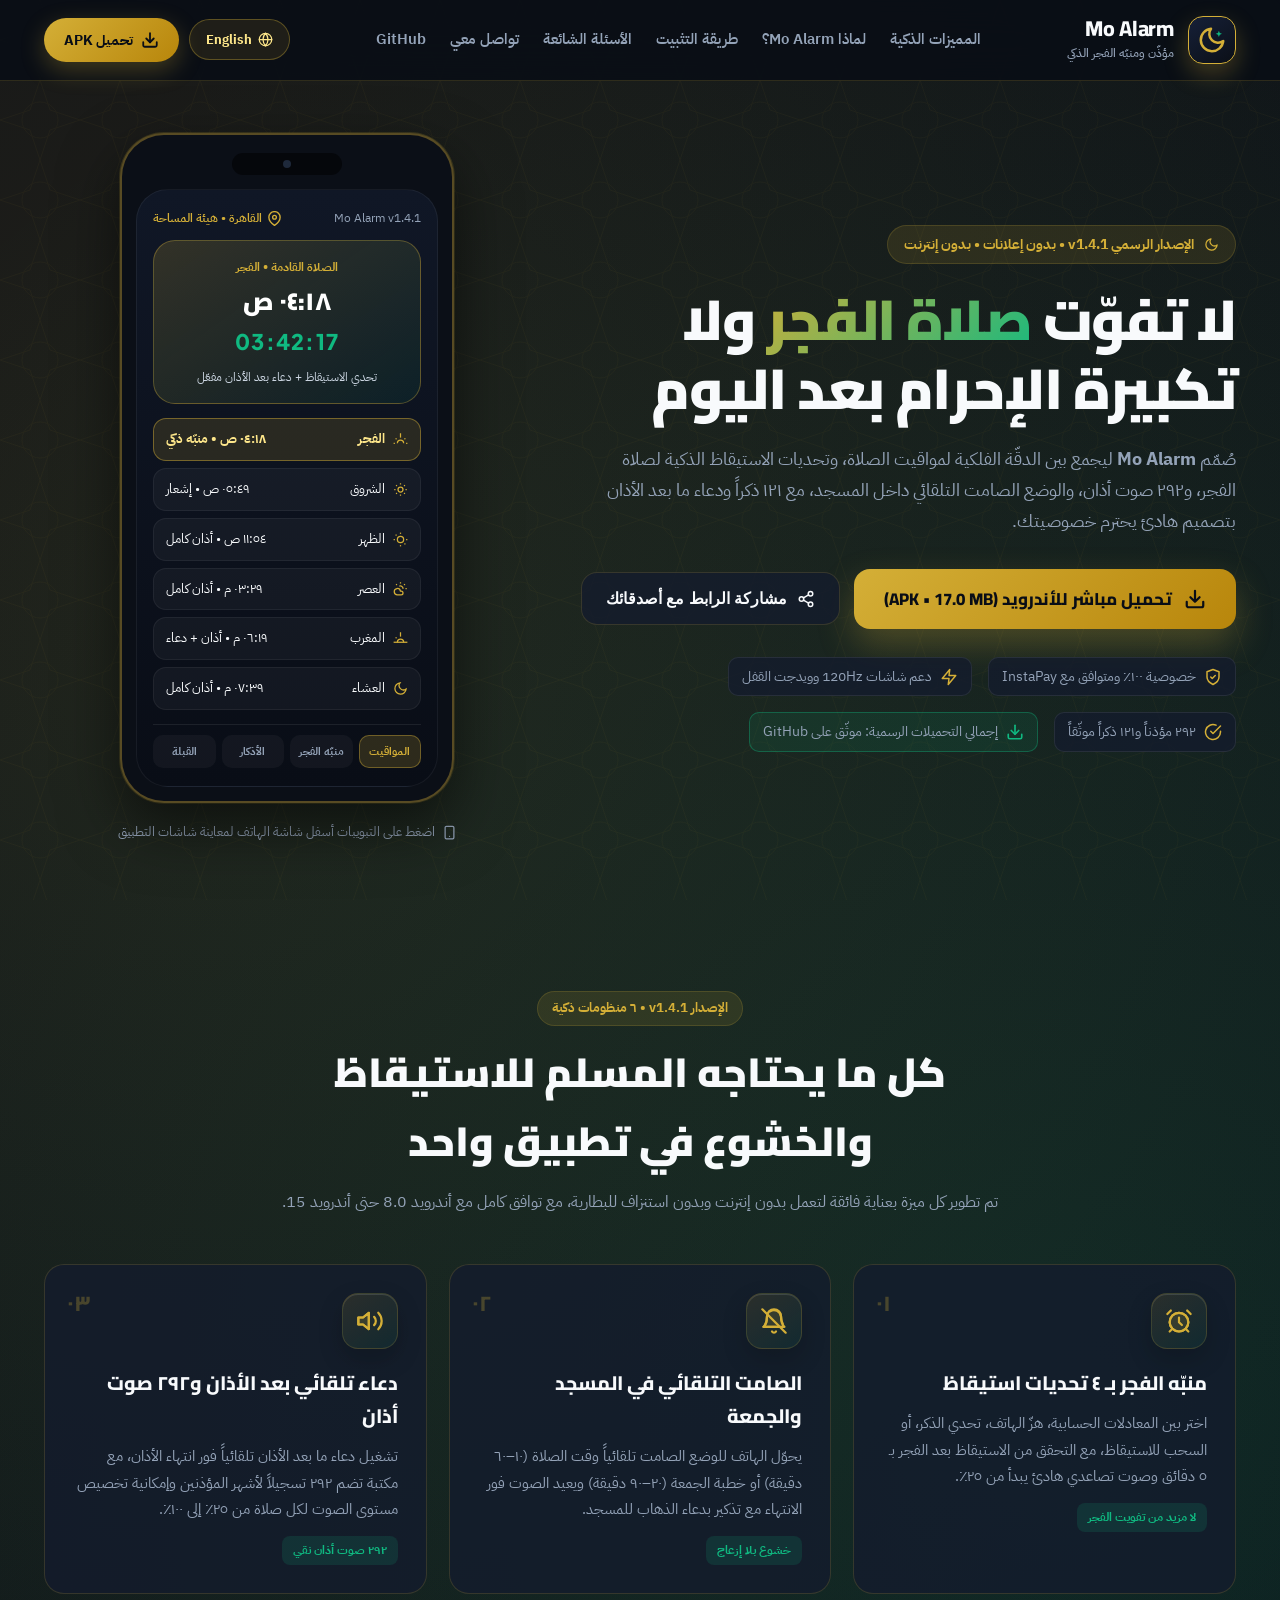
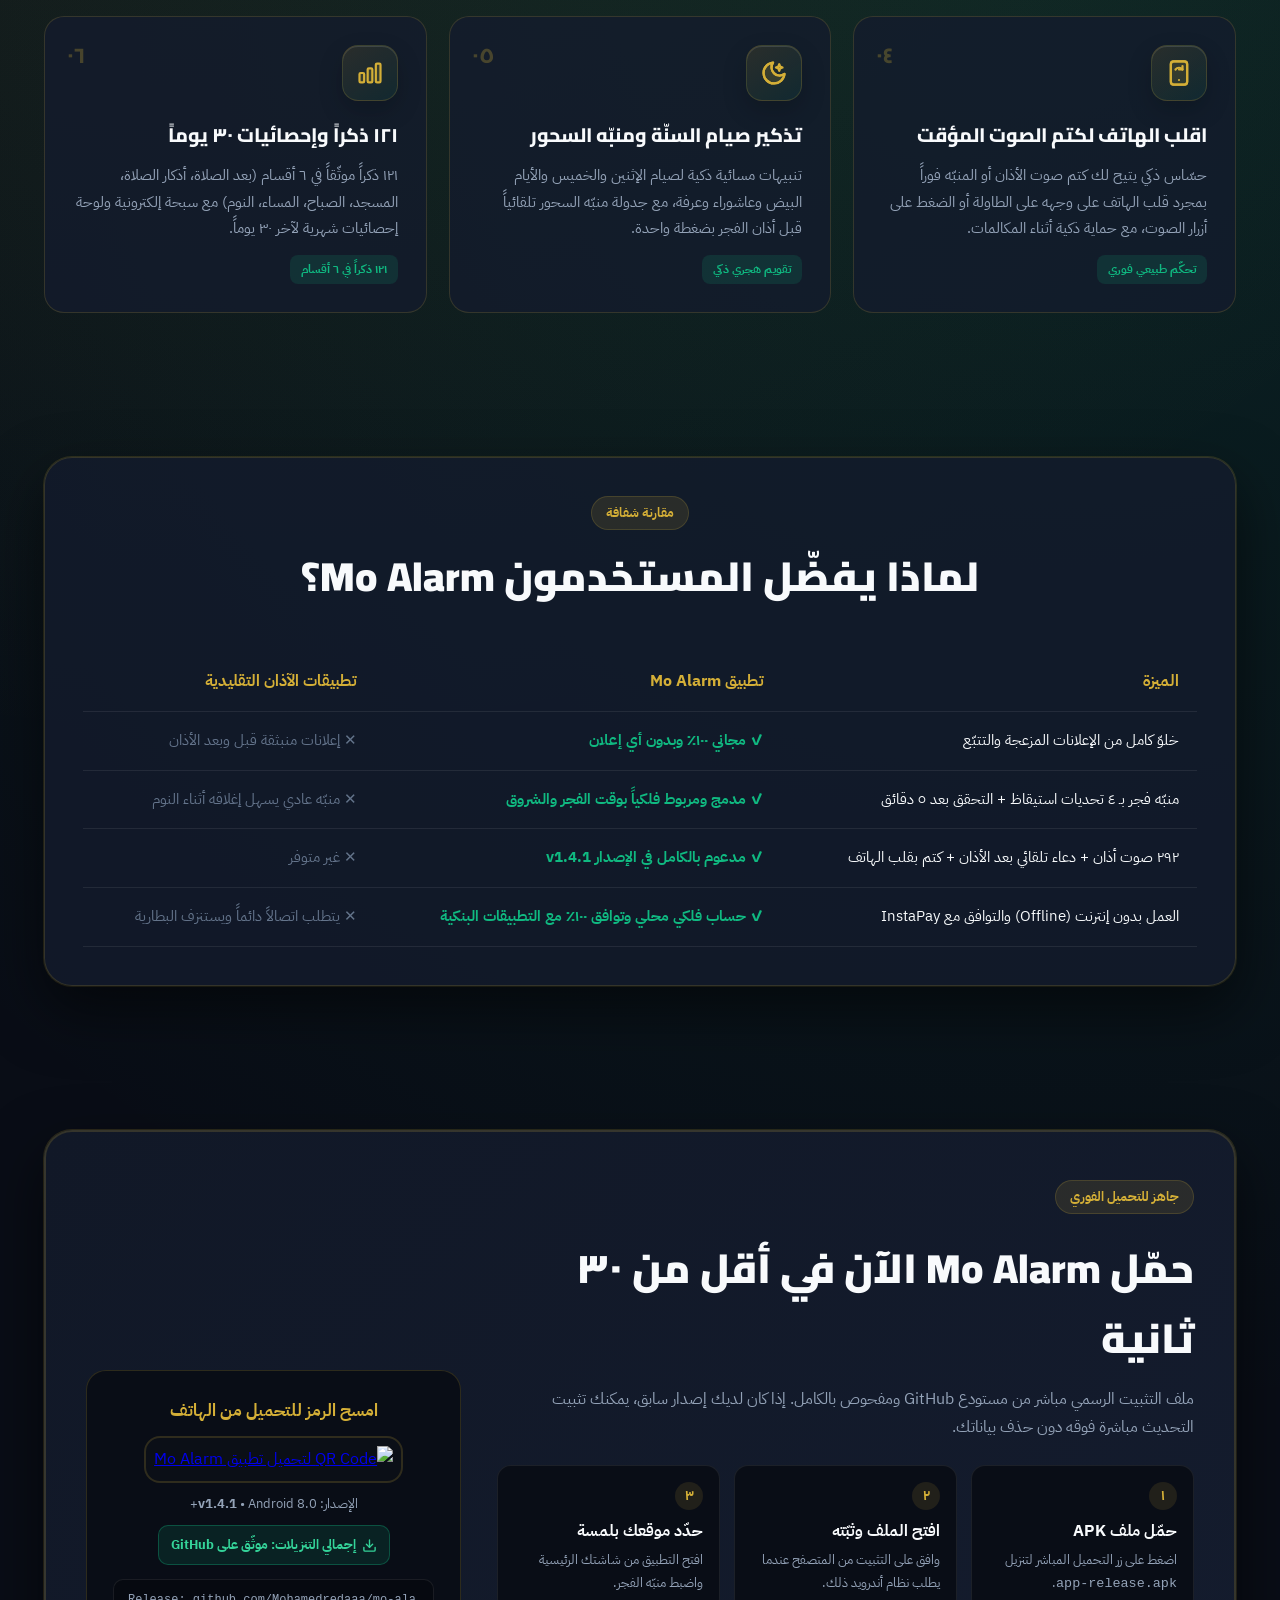
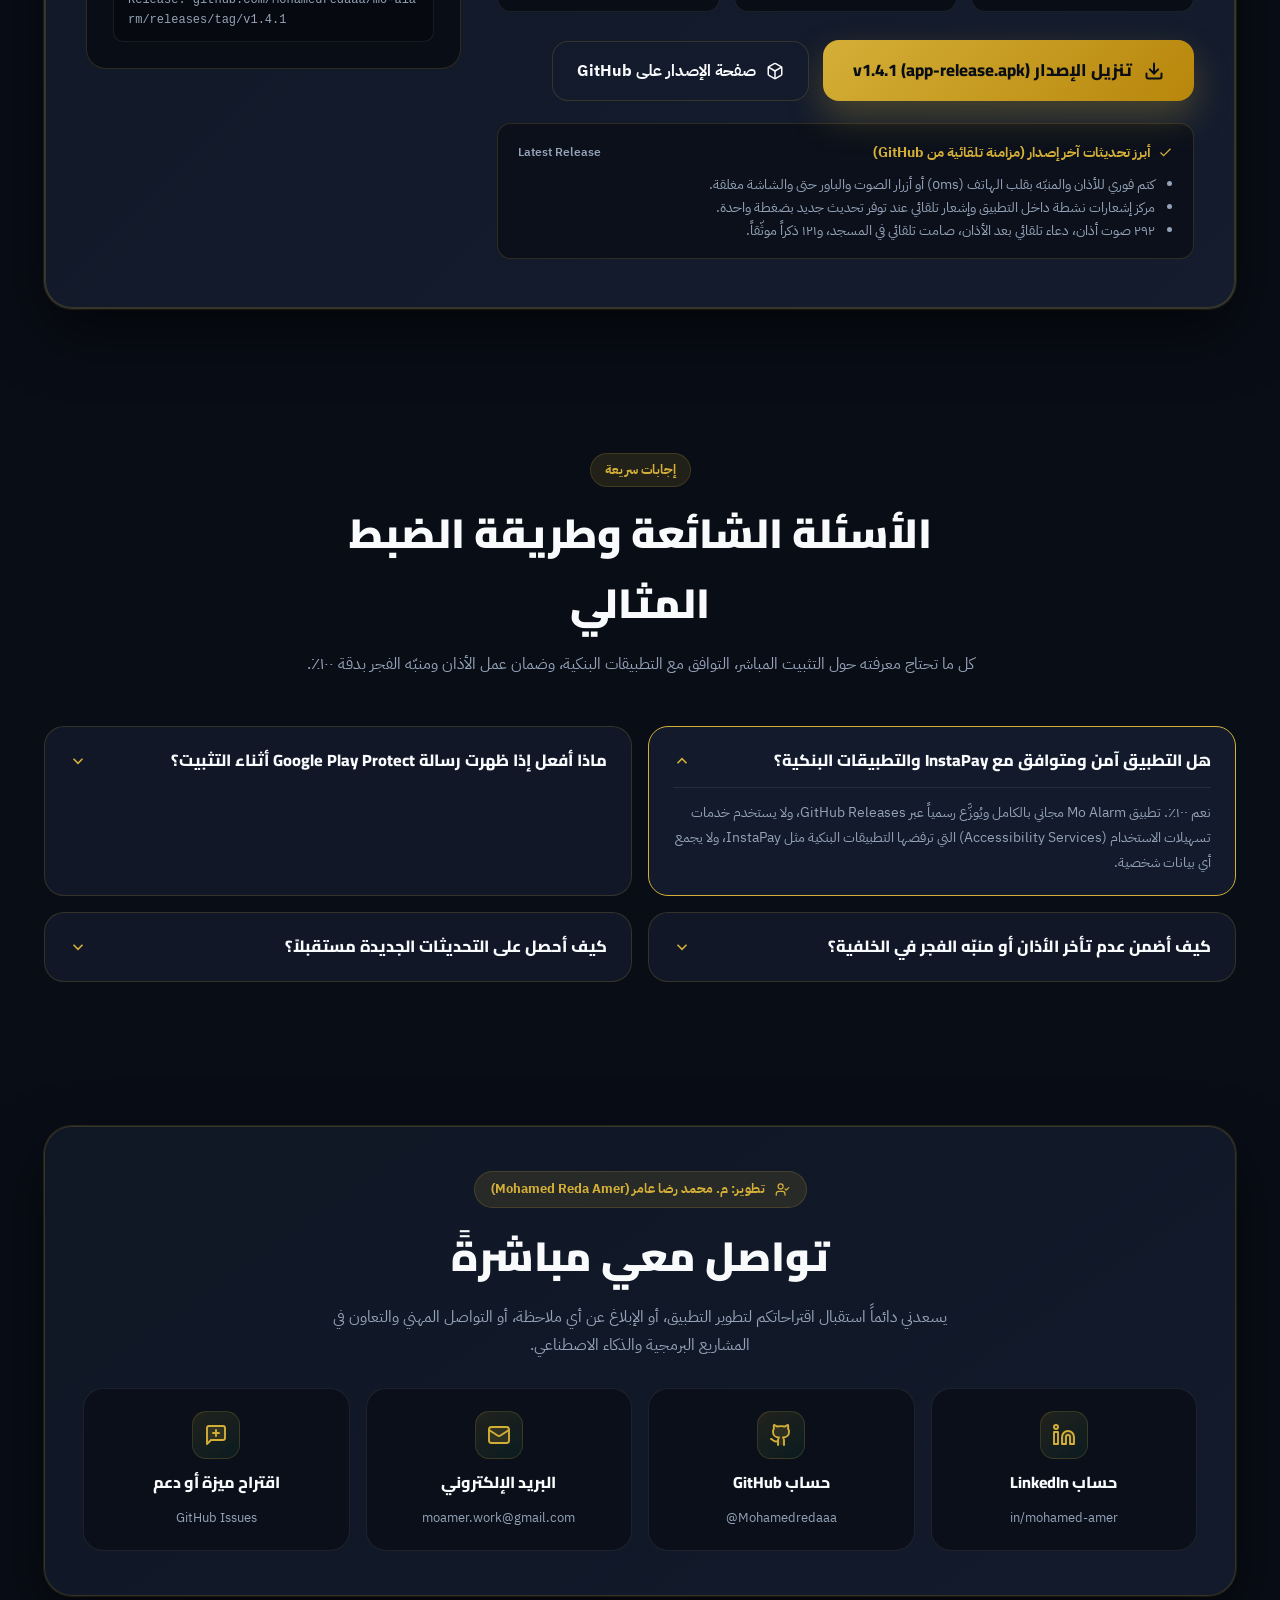
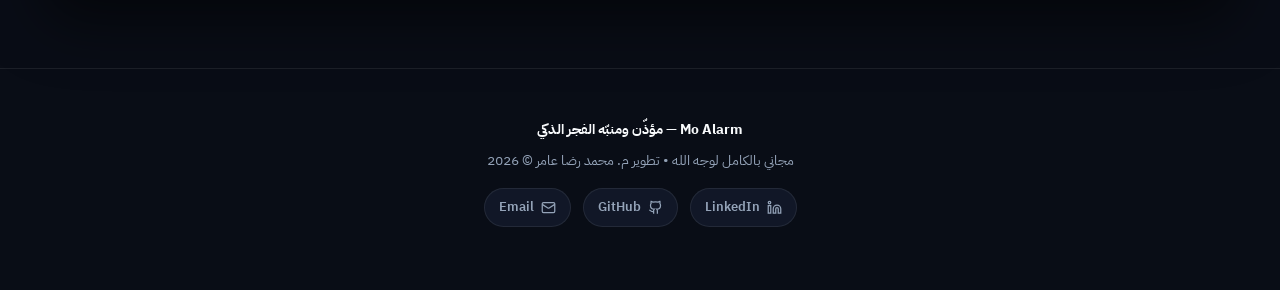
==== commit 4b682bb2: "fix(mobile): prevent sticky bar overlap on small screens and resolve download counter rate limits" ====
--- a/docs/index.html
+++ b/docs/index.html
@@ -934,26 +934,97 @@
     /* Floating Sticky Mobile Bottom CTA Bar */
     .mobile-sticky-bar {
       position: fixed;
-      bottom: 14px;
-      inset-inline: 14px;
+      bottom: 12px;
+      inset-inline: 12px;
+      max-width: calc(100vw - 24px);
       z-index: 95;
-      background: rgba(14, 20, 34, 0.94);
+      background: rgba(14, 20, 34, 0.96);
       backdrop-filter: blur(18px);
       -webkit-backdrop-filter: blur(18px);
       border: 1.5px solid var(--accent);
       border-radius: 18px;
-      padding: 10px 14px;
+      padding: 8px 12px;
       display: none;
       align-items: center;
       justify-content: space-between;
       gap: 10px;
-      box-shadow: 0 18px 42px rgba(0, 0, 0, 0.75);
-      transform: translateY(130%);
+      box-shadow: 0 18px 42px rgba(0, 0, 0, 0.85);
+      transform: translateY(140%);
       transition: transform 0.3s cubic-bezier(0.22, 1, 0.36, 1);
     }
 
     .mobile-sticky-bar.visible {
       transform: translateY(0);
+    }
+
+    .sticky-info-group {
+      display: flex;
+      align-items: center;
+      gap: 8px;
+      min-width: 0;
+      flex: 1;
+      overflow: hidden;
+    }
+
+    .sticky-icon {
+      width: 32px;
+      height: 32px;
+      border-radius: 9px;
+      box-shadow: none;
+      flex-shrink: 0;
+    }
+
+    .sticky-text-wrap {
+      min-width: 0;
+      flex: 1;
+      overflow: hidden;
+      display: flex;
+      flex-direction: column;
+      line-height: 1.25;
+    }
+
+    .sticky-title-row {
+      display: flex;
+      align-items: center;
+      gap: 6px;
+      min-width: 0;
+      overflow: hidden;
+    }
+
+    .sticky-app-name {
+      font-weight: 800;
+      font-size: 0.84rem;
+      color: var(--text-primary);
+      white-space: nowrap;
+    }
+
+    .sticky-ver-badge {
+      font-size: 0.68rem;
+      font-weight: 700;
+      color: #090D16;
+      background: var(--accent);
+      padding: 1px 6px;
+      border-radius: 999px;
+      white-space: nowrap;
+      flex-shrink: 0;
+    }
+
+    .sticky-sub-text {
+      font-size: 0.68rem;
+      color: var(--text-secondary);
+      white-space: nowrap;
+      overflow: hidden;
+      text-overflow: ellipsis;
+      margin-top: 2px;
+    }
+
+    .sticky-download-btn {
+      padding: 8px 14px;
+      font-size: 0.82rem;
+      flex-shrink: 0;
+      white-space: nowrap;
+      border-radius: 999px;
+      gap: 6px;
     }
 
     @media (max-width: 960px) {
@@ -1251,7 +1322,7 @@
               <polyline points="7 10 12 15 17 10"/>
               <line x1="12" y1="15" x2="12" y2="3"/>
             </svg>
-            <span data-i18n="trust_downloads">إجمالي التحميلات من GitHub: جاري التحديث...</span>
+            <span data-i18n="trust_downloads">إجمالي التحميلات الرسمية: موثّق على GitHub</span>
           </span>
         </div>
       </div>
@@ -1699,7 +1770,7 @@
               <polyline points="7 10 12 15 17 10"/>
               <line x1="12" y1="15" x2="12" y2="3"/>
             </svg>
-            <span data-i18n="qr_downloads">إجمالي مرات التنزيل: جاري الحساب...</span>
+            <span data-i18n="qr_downloads">إجمالي التنزيلات: موثّق على GitHub</span>
           </div>
           <div class="sha-box" id="release-path-box">
             Release: github.com/Mohamedredaaa/mo-alarm/releases/latest
@@ -1860,24 +1931,27 @@
 
   <!-- Floating Mobile Sticky Download Bar -->
   <div class="mobile-sticky-bar" id="mobile-sticky-bar">
-    <div style="display:flex; align-items:center; gap:10px; min-width:0;">
-      <div class="brand-icon" style="width:36px; height:36px; border-radius:10px; box-shadow:none;">
-        <svg width="20" height="20" viewBox="0 0 24 24" fill="none">
+    <div class="sticky-info-group">
+      <div class="brand-icon sticky-icon">
+        <svg width="18" height="18" viewBox="0 0 24 24" fill="none">
           <path d="M21 12.79A9 9 0 1 1 11.21 3 7 7 0 0 0 21 12.79z" stroke="#D4AF37" stroke-width="2" stroke-linecap="round" stroke-linejoin="round"/>
         </svg>
       </div>
-      <div style="min-width:0;">
-        <div style="font-weight:800; font-size:0.86rem; color:var(--text-primary); white-space:nowrap;" id="sticky-bar-title">Mo Alarm v1.4.1</div>
-        <div style="font-size:0.72rem; color:var(--text-secondary); white-space:nowrap;" data-i18n="sticky_sub">مجاني ١٠٠٪ • بدون إعلانات</div>
+      <div class="sticky-text-wrap">
+        <div class="sticky-title-row">
+          <span class="sticky-app-name">Mo Alarm</span>
+          <span class="sticky-ver-badge" id="sticky-ver-tag">v1.4.1</span>
+        </div>
+        <div class="sticky-sub-text" id="sticky-sub-meta" data-i18n="sticky_sub">مجاني ١٠٠٪ • بدون إعلانات</div>
       </div>
     </div>
-    <a class="nav-cta" data-apk-link href="https://github.com/Mohamedredaaa/mo-alarm/releases/latest/download/app-release.apk" style="padding:9px 15px; font-size:0.8rem; flex-shrink:0;">
+    <a class="nav-cta sticky-download-btn" data-apk-link href="https://github.com/Mohamedredaaa/mo-alarm/releases/latest/download/app-release.apk">
       <svg class="ico-sm" viewBox="0 0 24 24" fill="none" stroke="currentColor" stroke-width="2.4" stroke-linecap="round" stroke-linejoin="round">
         <path d="M21 15v4a2 2 0 0 1-2 2H5a2 2 0 0 1-2-2v-4"/>
         <polyline points="7 10 12 15 17 10"/>
         <line x1="12" y1="15" x2="12" y2="3"/>
       </svg>
-      <span data-i18n="sticky_btn">تحميل مباشر</span>
+      <span data-i18n="sticky_btn">تحميل</span>
     </a>
   </div>
 
@@ -1910,7 +1984,7 @@
         trust_1: 'خصوصية ١٠٠٪ ومتوافق مع InstaPay',
         trust_2: 'دعم شاشات 120Hz وويدجت القفل',
         trust_3: '٢٩٢ مؤذناً و١٢١ ذكراً موثّقاً',
-        trust_downloads: 'إجمالي التحميلات من GitHub: جاري التحديث...',
+        trust_downloads: 'إجمالي التحميلات الرسمية: موثّق على GitHub',
         mock_loc: 'القاهرة • هيئة المساحة',
         mock_next_lbl: 'الصلاة القادمة • الفجر',
         mock_fajr_time: '٠٤:١٨ ص',
@@ -2015,7 +2089,7 @@
         dl_btn_rel: 'صفحة الإصدار على GitHub',
         qr_title: 'امسح الرمز للتحميل من الهاتف',
         qr_meta: 'الإصدار: <strong>v1.4.1</strong> • Android 8.0+',
-        qr_downloads: 'إجمالي التنزيلات: جاري الجلب من GitHub...',
+        qr_downloads: 'إجمالي التنزيلات: موثّق على GitHub',
         cl_title: 'أبرز تحديثات آخر إصدار (مزامنة تلقائية من GitHub)',
         cl_item_1: 'كتم فوري للأذان والمنبّه بقلب الهاتف (0ms) أو أزرار الصوت والباور حتى والشاشة مغلقة.',
         cl_item_2: 'مركز إشعارات نشطة داخل التطبيق وإشعار تلقائي عند توفر تحديث جديد بضغطة واحدة.',
@@ -2032,7 +2106,7 @@
         faq_q4: 'كيف أحصل على التحديثات الجديدة مستقبلاً؟',
         faq_a4: 'يحتوي التطبيق على نظام تحديث داخلي تلقائي يعرض لك نافذة عند صدور أي إصدار جديد لتحميله وتثبيته مباشرة، كما أن هذه الصفحة تتحدث تلقائياً بآخر إصدار من GitHub.',
         sticky_sub: 'مجاني ١٠٠٪ • بدون إعلانات',
-        sticky_btn: 'تحميل مباشر',
+        sticky_btn: 'تحميل',
         contact_tag: 'تطوير: م. محمد رضا عامر (Mohamed Reda Amer)',
         contact_title: 'تواصل معي مباشرةً',
         contact_sub: 'يسعدني دائماً استقبال اقتراحاتكم لتطوير التطبيق، أو الإبلاغ عن أي ملاحظة، أو التواصل المهني والتعاون في المشاريع البرمجية والذكاء الاصطناعي.',
@@ -2062,7 +2136,7 @@
         trust_1: '100% Private & InstaPay Compatible',
         trust_2: '120Hz UI & Lock-Screen Widgets',
         trust_3: '292 Adhan Voices & 121 Authentic Adhkar',
-        trust_downloads: 'Official GitHub Downloads: Syncing live...',
+        trust_downloads: 'Official Downloads: Verified on GitHub',
         mock_loc: 'Cairo • Egyptian Survey',
         mock_next_lbl: 'Next Prayer • Fajr',
         mock_fajr_time: '04:18 AM',
@@ -2167,7 +2241,7 @@
         dl_btn_rel: 'View Release on GitHub',
         qr_title: 'Scan QR Code with Your Phone',
         qr_meta: 'Version: <strong>v1.4.1</strong> • Android 8.0+',
-        qr_downloads: 'Total GitHub Downloads: Syncing live...',
+        qr_downloads: 'Total Downloads: Verified on GitHub',
         cl_title: 'What\'s New in Latest Release (Auto-Synced from GitHub)',
         cl_item_1: 'Instant 0ms Flip-to-Mute and Power/Volume key mute for Adhan, Iqamah, and Alarms even when screen is off.',
         cl_item_2: 'In-App Active Notifications Center and automatic one-tap New Update Available modal dialog.',
@@ -2184,7 +2258,7 @@
         faq_q4: 'How do I get future app updates?',
         faq_a4: 'Mo Alarm includes a built-in auto-updater that notifies you whenever a new release is published on GitHub, and this landing page automatically syncs with the latest release.',
         sticky_sub: '100% Free • Zero Ads',
-        sticky_btn: 'Download APK',
+        sticky_btn: 'Download',
         contact_tag: 'Developed by Eng. Mohamed Reda Amer',
         contact_title: 'Get in Touch Directly',
         contact_sub: 'I always welcome your feature suggestions, bug reports, or professional inquiries regarding software engineering, data solutions, and AI projects.',
@@ -2264,97 +2338,146 @@
       }
     })();
 
-    // Auto-sync latest version, APK size, download URL, total downloads across all releases, and release date from GitHub Releases API
+    function applyReleaseData(data) {
+      if (!data) return;
+      const tag = data.tag || 'v1.4.1';
+      const sizeMB = data.sizeMB || '17.0 MB';
+      const totalDownloads = data.totalDownloads || 0;
+      const latestDownloads = data.latestDownloads || 0;
+      const apkUrl = data.apkUrl || 'https://github.com/Mohamedredaaa/mo-alarm/releases/latest/download/app-release.apk';
+      const releaseUrl = data.releaseUrl || ('https://github.com/Mohamedredaaa/mo-alarm/releases/tag/' + tag);
+
+      document.querySelectorAll('[data-apk-link]').forEach(el => { el.href = apkUrl; });
+      document.querySelectorAll('[data-release-link]').forEach(el => { el.href = releaseUrl; });
+
+      const totalAr = totalDownloads.toLocaleString('ar-EG');
+      const latestAr = latestDownloads.toLocaleString('ar-EG');
+      const totalEn = totalDownloads.toLocaleString('en-US');
+      const latestEn = latestDownloads.toLocaleString('en-US');
+
+      i18n.ar.hero_badge = `الإصدار الرسمي ${tag} • بدون إعلانات • بدون إنترنت`;
+      i18n.ar.cta_primary = `تحميل مباشر للأندرويد (APK • ${sizeMB})`;
+      if (totalDownloads > 0) {
+        i18n.ar.trust_downloads = `إجمالي التحميلات الرسمية: ${totalAr} تنزيل (${latestAr} للإصدار ${tag})`;
+        i18n.ar.qr_downloads = `إجمالي التنزيلات: <strong>${totalAr}</strong> (${latestAr} لآخر إصدار)`;
+        i18n.en.trust_downloads = `Official Downloads: ${totalEn} total (${latestEn} on ${tag})`;
+        i18n.en.qr_downloads = `Total Downloads: <strong>${totalEn}</strong> (${latestEn} on latest)`;
+      }
+      i18n.ar.feat_tag = `الإصدار ${tag} • ٦ منظومات ذكية`;
+      i18n.ar.cmp_r3_c2 = `✓ مدعوم بالكامل في الإصدار ${tag}`;
+      i18n.ar.dl_btn_apk = `تنزيل الإصدار ${tag} (app-release.apk)`;
+      i18n.ar.qr_meta = `الإصدار: <strong>${tag}</strong> • Android 8.0+`;
+      i18n.ar.sticky_sub = `${sizeMB} • مجاني ١٠٠٪`;
+
+      i18n.en.hero_badge = `Official ${tag} • 100% Ad-Free • Works Offline`;
+      i18n.en.cta_primary = `Direct Android Download (APK • ${sizeMB})`;
+      i18n.en.feat_tag = `Release ${tag} • 6 Smart Worship Systems`;
+      i18n.en.cmp_r3_c2 = `✓ Fully supported in ${tag}`;
+      i18n.en.dl_btn_apk = `Download Release ${tag} (app-release.apk)`;
+      i18n.en.qr_meta = `Version: <strong>${tag}</strong> • Android 8.0+`;
+      i18n.en.sticky_sub = `${sizeMB} • 100% Free`;
+
+      const mockVer = document.getElementById('mock-version-label');
+      if (mockVer) mockVer.textContent = `Mo Alarm ${tag}`;
+      const stickyVer = document.getElementById('sticky-ver-tag');
+      if (stickyVer) stickyVer.textContent = tag;
+      const relBox = document.getElementById('release-path-box');
+      if (relBox) relBox.textContent = `Release: github.com/Mohamedredaaa/mo-alarm/releases/tag/${tag}`;
+      document.title = `Mo Alarm | مؤذّن ومنبّه الفجر الذكي — الإصدار الرسمي ${tag}`;
+
+      if (data.publishedAt) {
+        const dateEl = document.getElementById('live-release-date');
+        if (dateEl) {
+          const d = new Date(data.publishedAt);
+          dateEl.textContent = `${tag} • ${d.toISOString().slice(0, 10)}`;
+        }
+      }
+
+      applyLanguage(isEnglish ? 'en' : 'ar');
+    }
+
+    // Auto-sync latest version, APK size, download URL, total downloads across all releases, and release date
     async function syncLatestRelease() {
+      // 1. Instant load from localStorage cache
       try {
-        const res = await fetch('https://api.github.com/repos/Mohamedredaaa/mo-alarm/releases?per_page=100&t=' + Date.now(), {
-          cache: 'no-store',
+        const cached = localStorage.getItem('mo_alarm_release_cache');
+        if (cached) {
+          applyReleaseData(JSON.parse(cached));
+        }
+      } catch (e) {}
+
+      let data = {
+        tag: 'v1.4.1',
+        sizeMB: '17.0 MB',
+        totalDownloads: 0,
+        latestDownloads: 0,
+        apkUrl: 'https://github.com/Mohamedredaaa/mo-alarm/releases/latest/download/app-release.apk',
+        releaseUrl: 'https://github.com/Mohamedredaaa/mo-alarm/releases/latest',
+        publishedAt: null
+      };
+      let fetchedFromGitHub = false;
+
+      // 2. Fetch from GitHub Releases API
+      try {
+        const res = await fetch('https://api.github.com/repos/Mohamedredaaa/mo-alarm/releases?per_page=100', {
           headers: { 'Accept': 'application/vnd.github+json' }
         });
-        if (!res.ok) return;
-        const releases = await res.json();
-        if (!Array.isArray(releases) || releases.length === 0) return;
-
-        // Calculate total download_count across all releases (100% privacy-preserving)
-        let totalDownloads = 0;
-        releases.forEach(rel => {
-          if (Array.isArray(rel.assets)) {
-            rel.assets.forEach(asset => {
-              totalDownloads += Number(asset.download_count || 0);
+        if (res.ok) {
+          const releases = await res.json();
+          if (Array.isArray(releases) && releases.length > 0) {
+            let total = 0;
+            releases.forEach(rel => {
+              if (Array.isArray(rel.assets)) {
+                rel.assets.forEach(asset => {
+                  total += Number(asset.download_count || 0);
+                });
+              }
             });
-          }
-        });
-
-        const release = releases.find(r => !r.draft && !r.prerelease) || releases[0];
-        const tag = release.tag_name;
-        if (!tag) return;
-
-        const assets = Array.isArray(release.assets) ? release.assets : [];
-        const apkAsset = assets.find(a => a.name && a.name.endsWith('.apk')) || assets[0];
-        const latestDownloads = apkAsset ? Number(apkAsset.download_count || 0) : 0;
-        const apkUrl = (apkAsset && apkAsset.browser_download_url)
-          ? apkAsset.browser_download_url
-          : 'https://github.com/Mohamedredaaa/mo-alarm/releases/latest/download/app-release.apk';
-        const sizeMB = (apkAsset && apkAsset.size)
-          ? (apkAsset.size / (1024 * 1024)).toFixed(1) + ' MB'
-          : '17.0 MB';
-        const releaseUrl = release.html_url || ('https://github.com/Mohamedredaaa/mo-alarm/releases/tag/' + tag);
-
-        // Update all APK and Release links on page
-        document.querySelectorAll('[data-apk-link]').forEach(el => { el.href = apkUrl; });
-        document.querySelectorAll('[data-release-link]').forEach(el => { el.href = releaseUrl; });
-
-        const totalAr = totalDownloads.toLocaleString('ar-EG');
-        const latestAr = latestDownloads.toLocaleString('ar-EG');
-        const totalEn = totalDownloads.toLocaleString('en-US');
-        const latestEn = latestDownloads.toLocaleString('en-US');
-
-        // Update dynamic version and download count texts in i18n dictionary for both languages
-        i18n.ar.hero_badge = `الإصدار الرسمي ${tag} • بدون إعلانات • بدون إنترنت`;
-        i18n.ar.cta_primary = `تحميل مباشر للأندرويد (APK • ${sizeMB})`;
-        i18n.ar.trust_downloads = `إجمالي التحميلات الرسمية: ${totalAr} تنزيل (${latestAr} للإصدار ${tag})`;
-        i18n.ar.feat_tag = `الإصدار ${tag} • ٦ منظومات ذكية`;
-        i18n.ar.cmp_r3_c2 = `✓ مدعوم بالكامل في الإصدار ${tag}`;
-        i18n.ar.dl_btn_apk = `تنزيل الإصدار ${tag} (app-release.apk)`;
-        i18n.ar.qr_meta = `الإصدار: <strong>${tag}</strong> • Android 8.0+`;
-        i18n.ar.qr_downloads = `إجمالي التنزيلات: <strong>${totalAr}</strong> (${latestAr} لآخر إصدار)`;
-
-        i18n.en.hero_badge = `Official ${tag} • 100% Ad-Free • Works Offline`;
-        i18n.en.cta_primary = `Direct Android Download (APK • ${sizeMB})`;
-        i18n.en.trust_downloads = `Official Downloads: ${totalEn} total (${latestEn} on ${tag})`;
-        i18n.en.feat_tag = `Release ${tag} • 6 Smart Worship Systems`;
-        i18n.en.cmp_r3_c2 = `✓ Fully supported in ${tag}`;
-        i18n.en.dl_btn_apk = `Download Release ${tag} (app-release.apk)`;
-        i18n.en.qr_meta = `Version: <strong>${tag}</strong> • Android 8.0+`;
-        i18n.en.qr_downloads = `Total Downloads: <strong>${totalEn}</strong> (${latestEn} on latest)`;
-
-        // Update phone mockup header, sticky bar, page title, and release path box
-        const mockVer = document.getElementById('mock-version-label');
-        if (mockVer) mockVer.textContent = `Mo Alarm ${tag}`;
-        const stickyTitle = document.getElementById('sticky-bar-title');
-        if (stickyTitle) stickyTitle.textContent = `Mo Alarm ${tag} • ${sizeMB}`;
-        const relBox = document.getElementById('release-path-box');
-        if (relBox) relBox.textContent = `Release: github.com/Mohamedredaaa/mo-alarm/releases/tag/${tag}`;
-        document.title = `Mo Alarm | مؤذّن ومنبّه الفجر الذكي — الإصدار الرسمي ${tag}`;
-
-        if (release.published_at) {
-          const dateEl = document.getElementById('live-release-date');
-          if (dateEl) {
-            const d = new Date(release.published_at);
-            dateEl.textContent = `${tag} • ${d.toISOString().slice(0, 10)}`;
+            const release = releases.find(r => !r.draft && !r.prerelease) || releases[0];
+            if (release && release.tag_name) {
+              data.tag = release.tag_name;
+              data.publishedAt = release.published_at;
+              const assets = Array.isArray(release.assets) ? release.assets : [];
+              const apkAsset = assets.find(a => a.name && a.name.endsWith('.apk')) || assets[0];
+              if (apkAsset) {
+                data.latestDownloads = Number(apkAsset.download_count || 0);
+                if (apkAsset.browser_download_url) data.apkUrl = apkAsset.browser_download_url;
+                if (apkAsset.size) data.sizeMB = (apkAsset.size / (1024 * 1024)).toFixed(1) + ' MB';
+              }
+              data.releaseUrl = release.html_url || ('https://github.com/Mohamedredaaa/mo-alarm/releases/tag/' + data.tag);
+              data.totalDownloads = total;
+              fetchedFromGitHub = true;
+            }
           }
         }
-
-        applyLanguage(isEnglish ? 'en' : 'ar');
       } catch (e) {}
+
+      // 3. Fallback to Shields.io if GitHub API is rate-limited (HTTP 403) or offline
+      if (!fetchedFromGitHub || data.totalDownloads === 0) {
+        try {
+          const sRes = await fetch('https://img.shields.io/github/downloads/Mohamedredaaa/mo-alarm/total.json');
+          if (sRes.ok) {
+            const sData = await sRes.json();
+            const count = parseInt(sData.value || sData.message, 10);
+            if (!isNaN(count) && count > 0) {
+              data.totalDownloads = count;
+              if (data.latestDownloads === 0) data.latestDownloads = count;
+            }
+          }
+        } catch (e) {}
+      }
+
+      // 4. Apply freshly fetched data and save to cache
+      applyReleaseData(data);
+      try {
+        localStorage.setItem('mo_alarm_release_cache', JSON.stringify(data));
+      } catch (e) {}
     }
 
     syncLatestRelease();
-    setInterval(syncLatestRelease, 25000);
     document.querySelectorAll('[data-apk-link]').forEach(btn => {
       btn.addEventListener('click', () => {
-        setTimeout(syncLatestRelease, 4500);
-        setTimeout(syncLatestRelease, 10000);
+        setTimeout(syncLatestRelease, 4000);
       });
     });
 
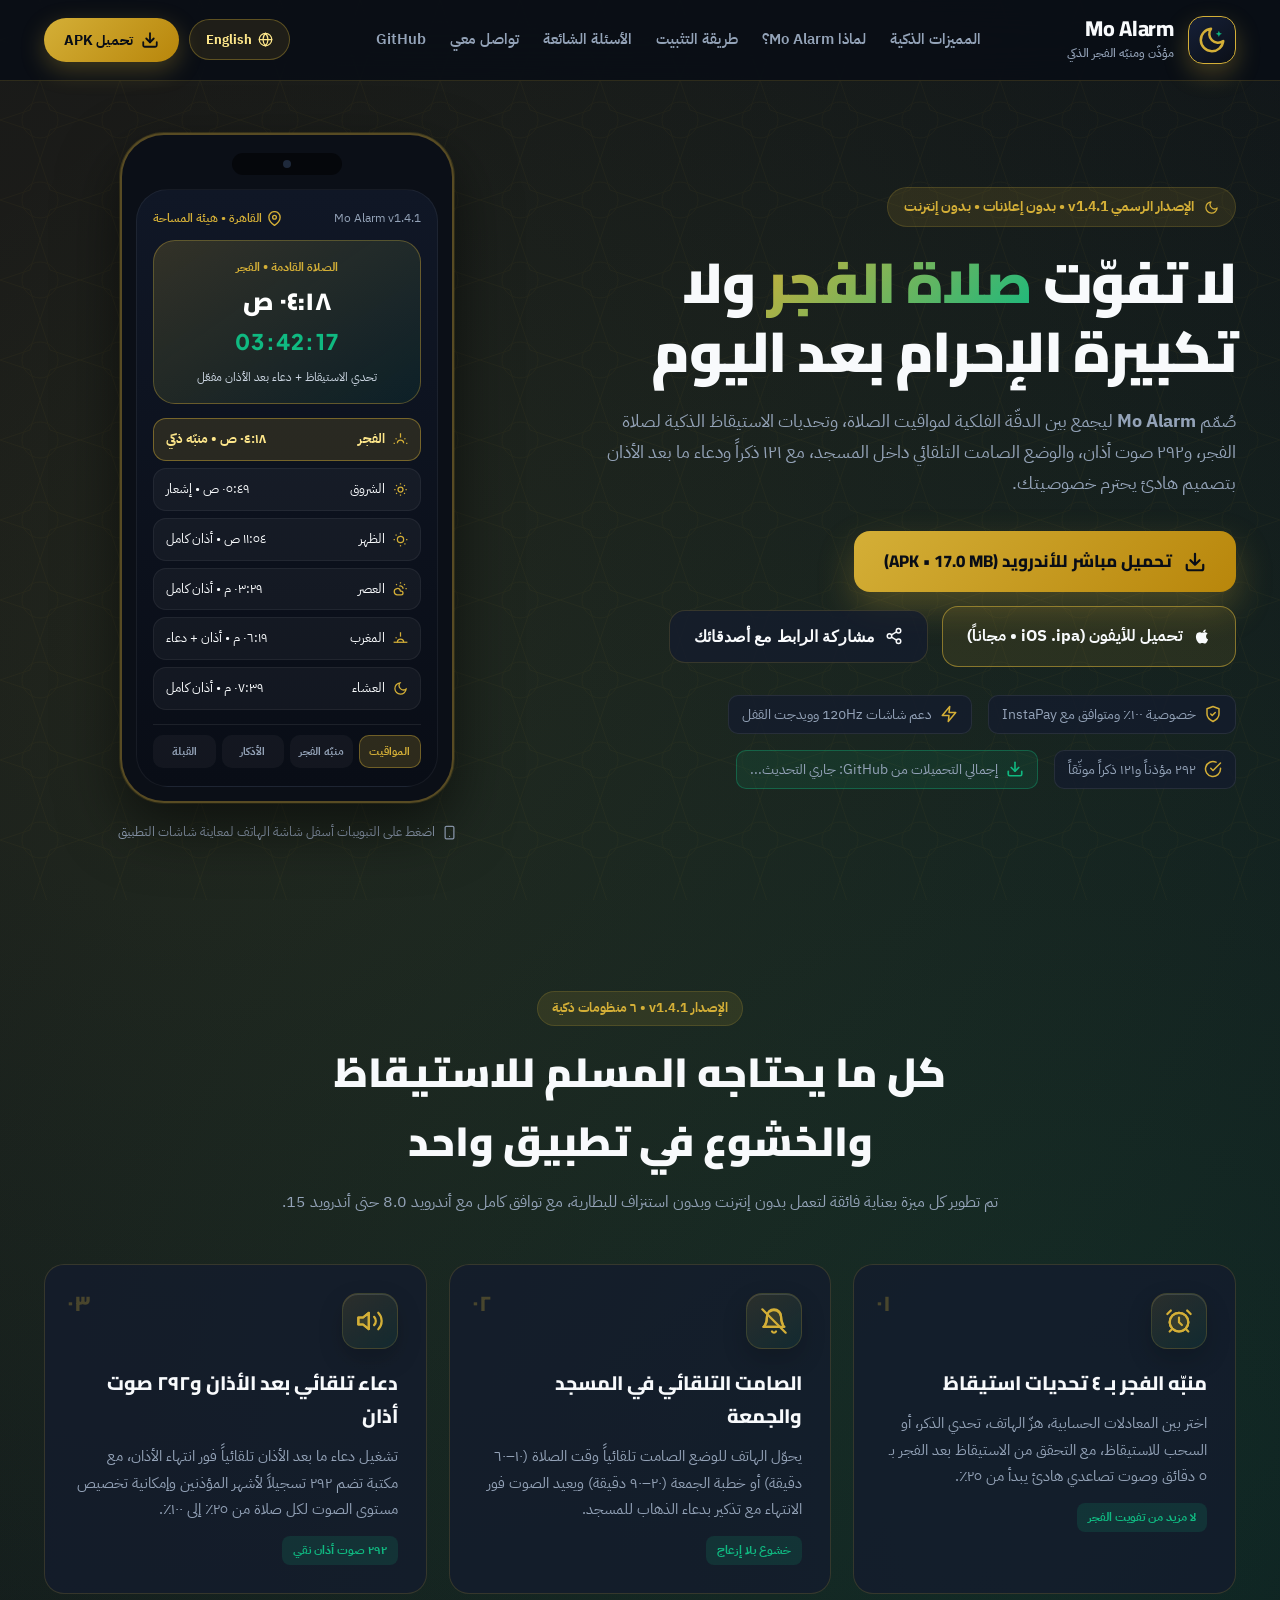
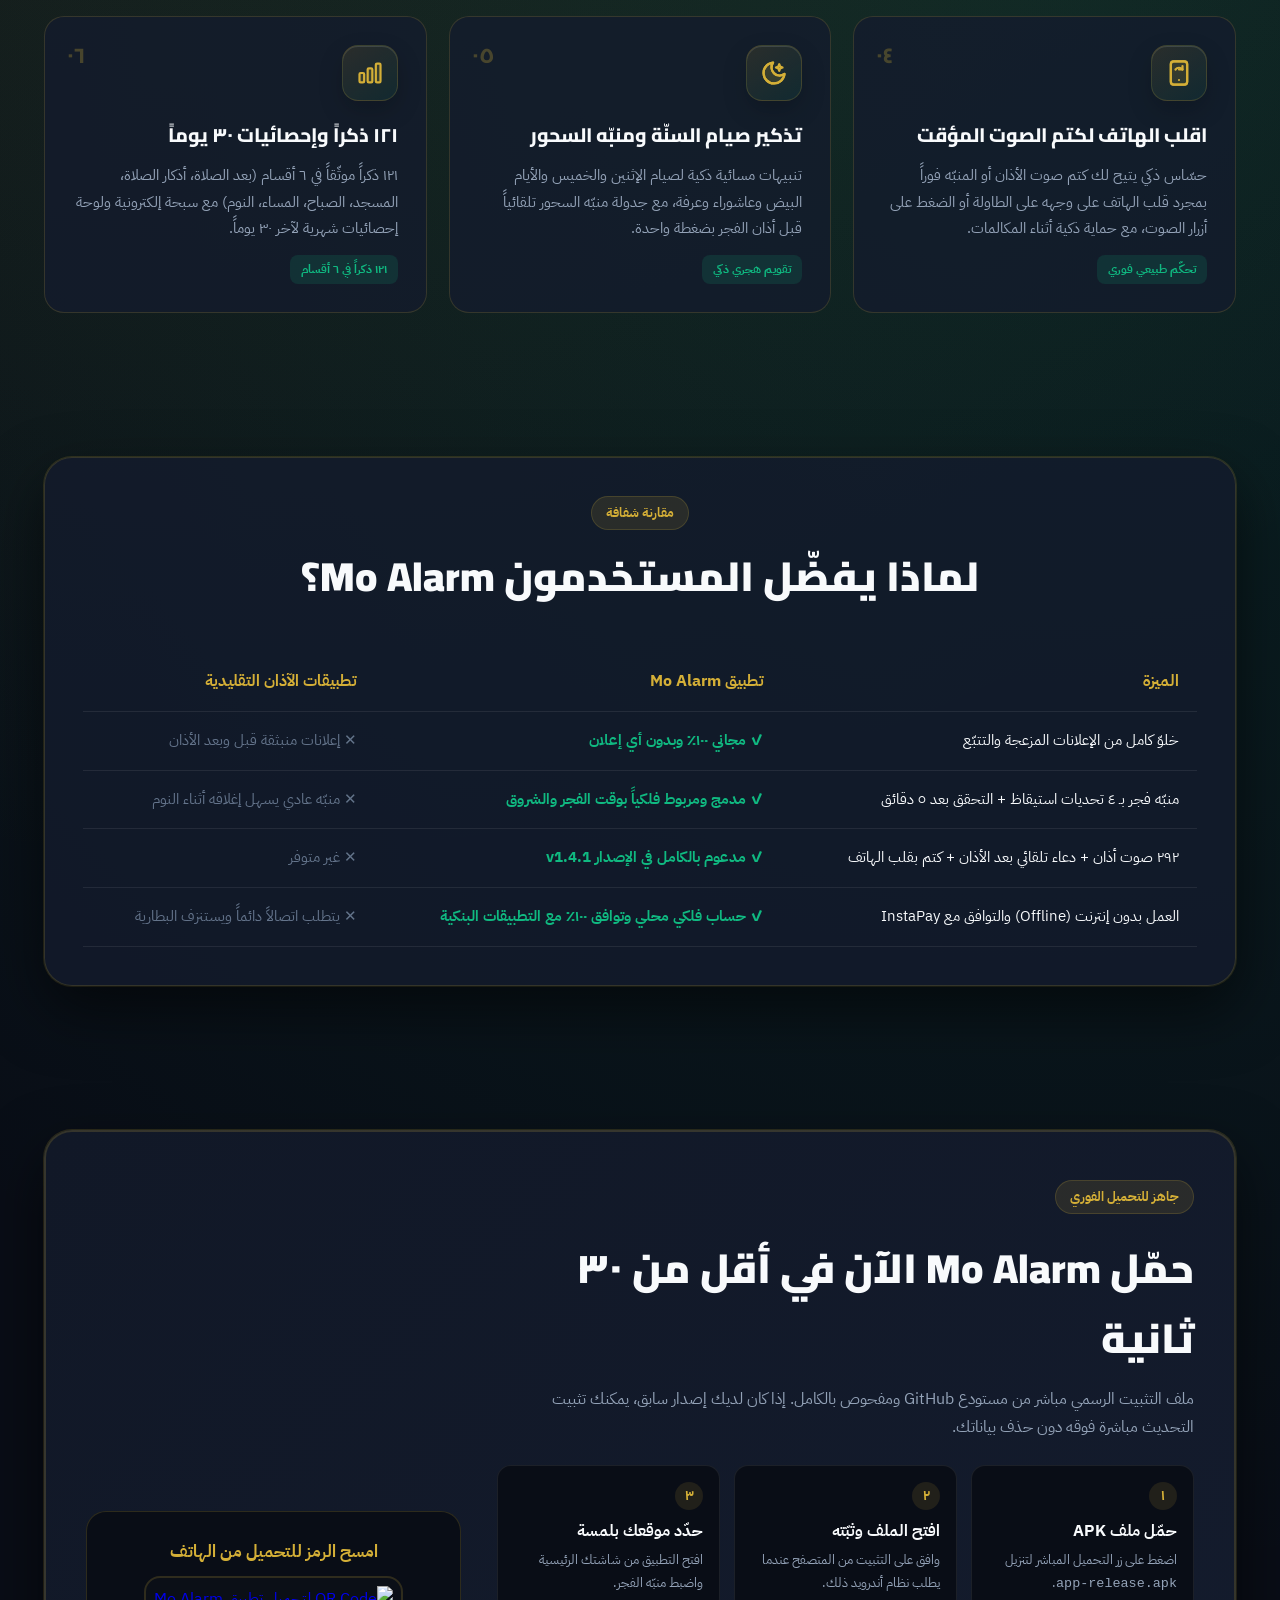
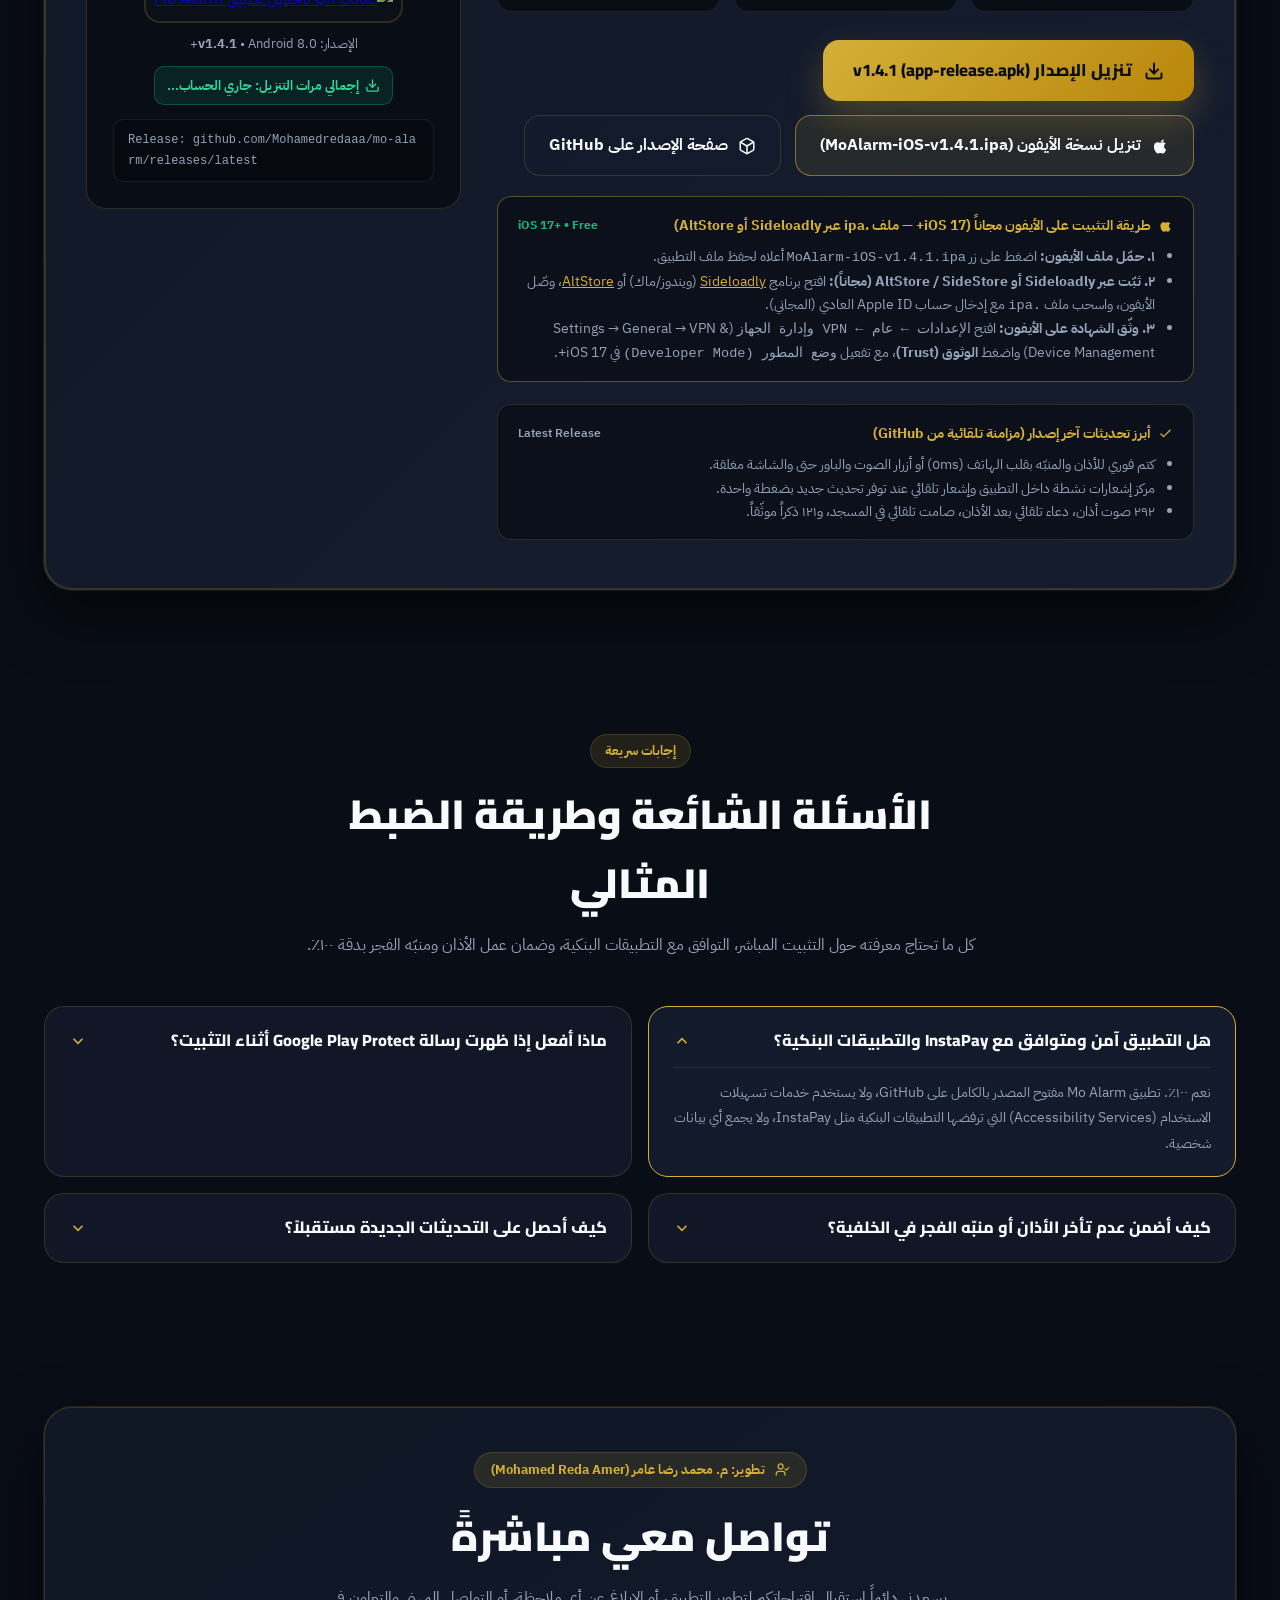
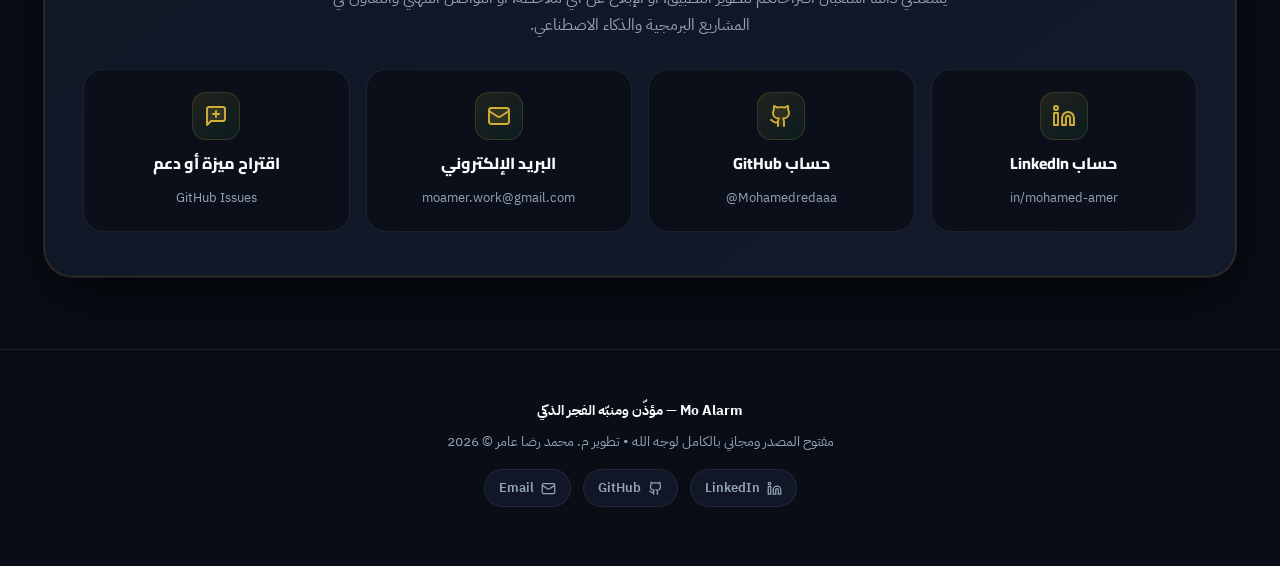
==== commit d01e3824: "feat(landing): add iPhone iOS .ipa download button and 3-step free installation guide" ====
--- a/docs/index.html
+++ b/docs/index.html
@@ -1,2496 +1,2420 @@
-<!DOCTYPE html>
-<html lang="ar" dir="rtl">
-<head>
-  <meta charset="UTF-8" />
-  <meta name="viewport" content="width=device-width, initial-scale=1.0" />
-  <meta http-equiv="Cache-Control" content="no-cache, no-store, must-revalidate" />
-  <meta http-equiv="Pragma" content="no-cache" />
-  <meta http-equiv="Expires" content="0" />
-  <title>Mo Alarm | مؤذّن ومنبّه الفجر الذكي — الإصدار الرسمي v1.4.1</title>
-  <meta name="description" content="تطبيق Mo Alarm للأندرويد: مواقيت صلاة فلكية دقيقة بدون إنترنت، منبّه فجر بتحديات ذكية تضمن استيقاظك، ٢٩٢ صوت أذان، صامت تلقائي في المسجد، و١٢١ ذكراً." />
-  <meta name="theme-color" content="#090D16" />
-  <meta property="og:type" content="website" />
-  <meta property="og:url" content="https://mohamedredaaa.github.io/mo-alarm/" />
-  <meta property="og:title" content="Mo Alarm — مؤذّن ومنبّه الفجر الذكي للأندرويد" />
-  <meta property="og:description" content="مواقيت صلاة فلكية بدون إنترنت، منبّه فجر بـ ٤ تحديات ذكية، ٢٩٢ صوت أذان، صامت تلقائي في المسجد، و١٢١ ذكراً. مجاني ١٠٠٪ وبدون إعلانات." />
-  <meta name="twitter:card" content="summary_large_image" />
-  <meta name="twitter:title" content="Mo Alarm — Smart Prayer & Fajr Wake-Up Companion" />
-  <meta name="twitter:description" content="Offline astronomical prayer times, 4 Fajr wake-up challenges, 292 Adhan voices, Mosque auto-silent, and 121 Adhkar. 100% Free & Ad-Free." />
-  <link rel="icon" type="image/svg+xml" href="data:image/svg+xml,%3Csvg xmlns='http://www.w3.org/2000/svg' viewBox='0 0 32 32'%3E%3Crect width='32' height='32' rx='9' fill='%23090D16' stroke='%23D4AF37' stroke-width='2'/%3E%3Cpath d='M23.5 17.2A7.8 7.8 0 1 1 14.8 8.5a6 6 0 0 0 8.7 8.7z' fill='none' stroke='%23D4AF37' stroke-width='2' stroke-linecap='round'/%3E%3Cpath d='M20.5 8L21.2 9.8L23 10.5L21.2 11.2L20.5 13L19.8 11.2L18 10.5L19.8 9.8Z' fill='%2310B981'/%3E%3C/svg%3E" />
-  <link rel="preconnect" href="https://fonts.googleapis.com" />
-  <link rel="preconnect" href="https://fonts.gstatic.com" crossorigin />
-  <link href="https://fonts.googleapis.com/css2?family=Cairo:wght@400;500;600;700;800;900&family=IBM+Plex+Sans+Arabic:wght@400;500;600;700&family=Plus+Jakarta+Sans:wght@500;600;700;800&display=swap" rel="stylesheet" />
-  <style>
-    :root {
-      --bg-primary: #090D16;
-      --bg-secondary: #111827;
-      --bg-card: rgba(20, 28, 46, 0.78);
-      --bg-card-solid: #141C2E;
-      --text-primary: #F8FAFC;
-      --text-secondary: #94A3B8;
-      --text-muted: #64748B;
-      --accent: #D4AF37;
-      --accent-glow: rgba(212, 175, 55, 0.28);
-      --accent-soft: rgba(212, 175, 55, 0.12);
-      --accent-2: #10B981;
-      --accent-2-soft: rgba(16, 185, 129, 0.14);
-      --border: rgba(212, 175, 55, 0.18);
-      --border-subtle: rgba(255, 255, 255, 0.08);
-      --radius-xl: 28px;
-      --radius-lg: 20px;
-      --radius-md: 14px;
-      --shadow-luxury: 0 24px 60px rgba(0, 0, 0, 0.55), 0 0 0 1px var(--border);
-      --font-sans: 'IBM Plex Sans Arabic', 'Cairo', 'Plus Jakarta Sans', sans-serif;
-      --font-display: 'Cairo', 'IBM Plex Sans Arabic', 'Plus Jakarta Sans', sans-serif;
-    }
-
-    * {
-      box-sizing: border-box;
-      margin: 0;
-      padding: 0;
-    }
-
-    html {
-      scroll-behavior: smooth;
-    }
-
-    body {
-      font-family: var(--font-sans);
-      background-color: var(--bg-primary);
-      color: var(--text-primary);
-      line-height: 1.7;
-      overflow-x: hidden;
-      background-image:
-        radial-gradient(circle at 18% 12%, var(--accent-soft), transparent 38%),
-        radial-gradient(circle at 82% 28%, var(--accent-2-soft), transparent 42%);
-    }
-
-    /* Geometric Subtle Background Pattern */
-    .islamic-grid-overlay {
-      position: fixed;
-      inset: 0;
-      pointer-events: none;
-      z-index: 0;
-      opacity: 0.045;
-      background-image: url("data:image/svg+xml,%3Csvg width='80' height='80' viewBox='0 0 80 80' xmlns='http://www.w3.org/2000/svg'%3E%3Cg fill='none' stroke='%23D4AF37' stroke-width='1'%3E%3Cpath d='M40 0L50 30L80 40L50 50L40 80L30 50L0 40L30 30Z'/%3E%3Ccircle cx='40' cy='40' r='18'/%3E%3C/g%3E%3C/svg%3E");
-    }
-
-    .ico {
-      width: 18px;
-      height: 18px;
-      flex-shrink: 0;
-      display: inline-block;
-      vertical-align: middle;
-    }
-
-    .ico-sm {
-      width: 15px;
-      height: 15px;
-      flex-shrink: 0;
-      display: inline-block;
-      vertical-align: middle;
-    }
-
-    /* Sticky Main Navigation */
-    .navbar-wrap {
-      position: sticky;
-      top: 0;
-      z-index: 100;
-      backdrop-filter: blur(20px);
-      -webkit-backdrop-filter: blur(20px);
-      background: rgba(9, 13, 22, 0.86);
-      border-bottom: 1px solid var(--border);
-    }
-
-    .navbar {
-      max-width: 1240px;
-      margin: 0 auto;
-      padding: 16px 24px;
-      display: flex;
-      align-items: center;
-      justify-content: space-between;
-      gap: 16px;
-    }
-
-    .brand {
-      display: flex;
-      align-items: center;
-      gap: 14px;
-      text-decoration: none;
-      color: var(--text-primary);
-    }
-
-    .brand-icon {
-      width: 48px;
-      height: 48px;
-      border-radius: 15px;
-      background: linear-gradient(145deg, #162038, #0B0F17);
-      border: 1.5px solid var(--accent);
-      display: grid;
-      place-items: center;
-      box-shadow: 0 10px 25px var(--accent-glow);
-      flex-shrink: 0;
-    }
-
-    .brand-title {
-      font-family: var(--font-display);
-      font-weight: 800;
-      font-size: 1.35rem;
-      line-height: 1.2;
-      letter-spacing: -0.01em;
-    }
-
-    .brand-subtitle {
-      font-size: 0.78rem;
-      color: var(--text-secondary);
-      font-weight: 500;
-    }
-
-    .nav-links {
-      display: flex;
-      align-items: center;
-      gap: 24px;
-      list-style: none;
-    }
-
-    .nav-links a {
-      text-decoration: none;
-      color: var(--text-secondary);
-      font-weight: 600;
-      font-size: 0.94rem;
-      transition: color 0.2s ease;
-    }
-
-    .nav-links a:hover {
-      color: var(--accent);
-    }
-
-    .nav-actions {
-      display: flex;
-      align-items: center;
-      gap: 10px;
-    }
-
-    .lang-toggle-btn {
-      border: 1px solid rgba(212, 175, 55, 0.35);
-      background: rgba(212, 175, 55, 0.1);
-      color: #FDE68A;
-      font-family: var(--font-sans);
-      font-size: 0.84rem;
-      font-weight: 800;
-      padding: 9px 16px;
-      border-radius: 999px;
-      cursor: pointer;
-      transition: all 0.2s ease;
-      display: inline-flex;
-      align-items: center;
-      gap: 6px;
-    }
-
-    .lang-toggle-btn:hover {
-      background: var(--accent);
-      color: #090D16;
-    }
-
-    .nav-cta {
-      display: inline-flex;
-      align-items: center;
-      gap: 8px;
-      background: linear-gradient(135deg, var(--accent), #B8860B);
-      color: #090D16;
-      font-weight: 800;
-      font-size: 0.9rem;
-      padding: 10px 20px;
-      border-radius: 999px;
-      text-decoration: none;
-      box-shadow: 0 8px 24px var(--accent-glow);
-      transition: transform 0.2s ease, box-shadow 0.2s ease;
-    }
-
-    .nav-cta:hover {
-      transform: translateY(-2px);
-    }
-
-    /* Container */
-    .container {
-      position: relative;
-      z-index: 5;
-      max-width: 1240px;
-      margin: 0 auto;
-      padding: 0 24px;
-    }
-
-    /* HERO SECTION */
-    .hero {
-      padding: 52px 0 76px;
-      display: grid;
-      grid-template-columns: 1.15fr 0.85fr;
-      gap: 48px;
-      align-items: center;
-    }
-
-    .hero-eyebrow {
-      display: inline-flex;
-      align-items: center;
-      gap: 10px;
-      padding: 7px 16px;
-      border-radius: 999px;
-      background: var(--accent-soft);
-      border: 1px solid var(--border);
-      color: var(--accent);
-      font-size: 0.86rem;
-      font-weight: 700;
-      margin-bottom: 22px;
-    }
-
-    .hero-title {
-      font-family: var(--font-display);
-      font-size: clamp(2.2rem, 4.4vw, 3.65rem);
-      font-weight: 900;
-      line-height: 1.22;
-      margin-bottom: 20px;
-      letter-spacing: -0.02em;
-    }
-
-    .hero-title .gold-highlight {
-      background: linear-gradient(135deg, var(--accent), var(--accent-2));
-      -webkit-background-clip: text;
-      -webkit-text-fill-color: transparent;
-    }
-
-    .hero-lead {
-      font-size: 1.14rem;
-      color: var(--text-secondary);
-      margin-bottom: 32px;
-      max-width: 640px;
-    }
-
-    .hero-actions {
-      display: flex;
-      align-items: center;
-      gap: 14px;
-      flex-wrap: wrap;
-      margin-bottom: 28px;
-    }
-
-    .btn-primary-download {
-      display: inline-flex;
-      align-items: center;
-      gap: 12px;
-      background: linear-gradient(135deg, var(--accent), #B8860B);
-      color: #090D16;
-      font-family: var(--font-display);
-      font-weight: 800;
-      font-size: 1.06rem;
-      padding: 16px 30px;
-      border-radius: 16px;
-      text-decoration: none;
-      box-shadow: 0 16px 36px var(--accent-glow);
-      transition: transform 0.22s ease, box-shadow 0.22s ease;
-    }
-
-    .btn-primary-download:hover {
-      transform: translateY(-3px);
-      box-shadow: 0 22px 44px var(--accent-glow);
-    }
-
-    .btn-secondary-action {
-      display: inline-flex;
-      align-items: center;
-      gap: 10px;
-      background: var(--bg-card);
-      color: var(--text-primary);
-      border: 1px solid var(--border);
-      font-weight: 700;
-      font-size: 0.98rem;
-      padding: 16px 24px;
-      border-radius: 16px;
-      text-decoration: none;
-      cursor: pointer;
-      transition: all 0.2s ease;
-    }
-
-    .btn-secondary-action:hover {
-      border-color: var(--accent);
-      background: var(--accent-soft);
-    }
-
-    .hero-trust-strip {
-      display: flex;
-      align-items: center;
-      gap: 16px;
-      flex-wrap: wrap;
-      font-size: 0.85rem;
-      color: var(--text-secondary);
-    }
-
-    .trust-pill {
-      display: inline-flex;
-      align-items: center;
-      gap: 8px;
-      padding: 7px 13px;
-      border-radius: 10px;
-      background: var(--bg-card);
-      border: 1px solid var(--border-subtle);
-    }
-
-    .trust-pill svg {
-      color: var(--accent);
-    }
-
-    /* Interactive Coded Phone Mockup Showcase */
-    .phone-showcase-wrap {
-      display: flex;
-      flex-direction: column;
-      align-items: center;
-      gap: 18px;
-    }
-
-    .phone-frame {
-      width: 334px;
-      max-width: 100%;
-      background: #0B0F17;
-      color: #F8FAFC;
-      border-radius: 44px;
-      padding: 14px;
-      border: 2px solid rgba(212, 175, 55, 0.38);
-      box-shadow: var(--shadow-luxury);
-      position: relative;
-    }
-
-    .phone-notch {
-      width: 110px;
-      height: 22px;
-      background: #05070B;
-      border-radius: 999px;
-      margin: 4px auto 14px;
-      display: flex;
-      align-items: center;
-      justify-content: center;
-      gap: 8px;
-    }
-
-    .phone-notch-cam {
-      width: 8px;
-      height: 8px;
-      border-radius: 50%;
-      background: #1E293B;
-    }
-
-    .phone-screen {
-      background: linear-gradient(180deg, #101726 0%, #090D16 100%);
-      border-radius: 32px;
-      padding: 18px 16px;
-      min-height: 525px;
-      display: flex;
-      flex-direction: column;
-      justify-content: space-between;
-      border: 1px solid rgba(255, 255, 255, 0.06);
-    }
-
-    .screen-view {
-      display: none;
-      animation: fadeIn 0.28s ease;
-    }
-
-    .screen-view.active {
-      display: block;
-    }
-
-    @keyframes fadeIn {
-      from { opacity: 0; transform: translateY(6px); }
-      to { opacity: 1; transform: translateY(0); }
-    }
-
-    .mock-status-row {
-      display: flex;
-      justify-content: space-between;
-      align-items: center;
-      font-size: 0.75rem;
-      color: #94A3B8;
-      margin-bottom: 12px;
-    }
-
-    .mock-loc-badge {
-      display: inline-flex;
-      align-items: center;
-      gap: 5px;
-      color: #D4AF37;
-      font-weight: 600;
-    }
-
-    .mock-hero-card {
-      background: linear-gradient(145deg, rgba(212, 175, 55, 0.18), rgba(16, 185, 129, 0.08));
-      border: 1px solid rgba(212, 175, 55, 0.35);
-      border-radius: 22px;
-      padding: 16px;
-      text-align: center;
-      margin-bottom: 14px;
-    }
-
-    .mock-next-label {
-      font-size: 0.76rem;
-      color: #D4AF37;
-      font-weight: 700;
-    }
-
-    .mock-next-prayer {
-      font-family: var(--font-display);
-      font-size: 1.55rem;
-      font-weight: 900;
-      color: #FFFFFF;
-      margin: 2px 0;
-    }
-
-    .mock-countdown {
-      font-family: 'Plus Jakarta Sans', monospace;
-      font-size: 1.35rem;
-      font-weight: 800;
-      color: #10B981;
-      letter-spacing: 0.06em;
-    }
-
-    .mock-prayer-list {
-      display: flex;
-      flex-direction: column;
-      gap: 7px;
-    }
-
-    .mock-prayer-row {
-      display: flex;
-      align-items: center;
-      justify-content: space-between;
-      padding: 9px 12px;
-      border-radius: 13px;
-      background: rgba(255, 255, 255, 0.04);
-      border: 1px solid rgba(255, 255, 255, 0.06);
-      font-size: 0.84rem;
-    }
-
-    .mock-row-label {
-      display: inline-flex;
-      align-items: center;
-      gap: 8px;
-    }
-
-    .mock-row-label svg {
-      color: #D4AF37;
-    }
-
-    .mock-prayer-row.active-row {
-      background: rgba(212, 175, 55, 0.14);
-      border-color: rgba(212, 175, 55, 0.45);
-      color: #FDE68A;
-      font-weight: 700;
-    }
-
-    .phone-bottom-tabs {
-      display: grid;
-      grid-template-columns: repeat(4, 1fr);
-      gap: 6px;
-      margin-top: 14px;
-      padding-top: 10px;
-      border-top: 1px solid rgba(255, 255, 255, 0.08);
-    }
-
-    .phone-tab-btn {
-      background: rgba(255, 255, 255, 0.04);
-      border: 1px solid transparent;
-      color: #94A3B8;
-      border-radius: 10px;
-      padding: 7px 4px;
-      font-family: var(--font-sans);
-      font-size: 0.7rem;
-      font-weight: 700;
-      cursor: pointer;
-      transition: all 0.2s ease;
-    }
-
-    .phone-tab-btn.active {
-      background: rgba(212, 175, 55, 0.18);
-      border-color: rgba(212, 175, 55, 0.4);
-      color: #D4AF37;
-    }
-
-    /* Section Headers */
-    .section {
-      padding: 72px 0;
-    }
-
-    .section-header {
-      text-align: center;
-      max-width: 720px;
-      margin: 0 auto 48px;
-    }
-
-    .section-tag {
-      display: inline-block;
-      padding: 5px 14px;
-      border-radius: 999px;
-      background: var(--accent-soft);
-      color: var(--accent);
-      border: 1px solid var(--border);
-      font-size: 0.82rem;
-      font-weight: 700;
-      margin-bottom: 12px;
-    }
-
-    .section-title {
-      font-family: var(--font-display);
-      font-size: clamp(1.75rem, 3.2vw, 2.55rem);
-      font-weight: 900;
-      margin-bottom: 12px;
-    }
-
-    .section-subtitle {
-      color: var(--text-secondary);
-      font-size: 1.02rem;
-    }
-
-    /* Features Grid */
-    .features-grid {
-      display: grid;
-      grid-template-columns: repeat(3, 1fr);
-      gap: 22px;
-    }
-
-    .feature-card {
-      background: var(--bg-card);
-      border: 1px solid var(--border);
-      border-radius: var(--radius-lg);
-      padding: 28px;
-      transition: transform 0.24s ease, border-color 0.24s ease;
-      position: relative;
-      overflow: hidden;
-    }
-
-    .feature-card:hover {
-      transform: translateY(-4px);
-      border-color: var(--accent);
-    }
-
-    .feature-num {
-      position: absolute;
-      top: 20px;
-      inset-inline-end: 22px;
-      font-family: var(--font-display);
-      font-size: 1.35rem;
-      font-weight: 800;
-      color: var(--accent);
-      opacity: 0.28;
-    }
-
-    /* High-Precision Luxury Vector Icon Container */
-    .feature-icon {
-      width: 56px;
-      height: 56px;
-      border-radius: 16px;
-      background: linear-gradient(145deg, var(--accent-soft), rgba(16, 185, 129, 0.08));
-      border: 1.5px solid var(--border);
-      display: grid;
-      place-items: center;
-      color: var(--accent);
-      margin-bottom: 18px;
-      box-shadow: 0 10px 24px rgba(0, 0, 0, 0.18), inset 0 1px 0 rgba(255, 255, 255, 0.12);
-    }
-
-    .feature-icon svg {
-      width: 28px;
-      height: 28px;
-    }
-
-    .feature-title {
-      font-family: var(--font-display);
-      font-size: 1.22rem;
-      font-weight: 800;
-      margin-bottom: 10px;
-    }
-
-    .feature-desc {
-      color: var(--text-secondary);
-      font-size: 0.94rem;
-      line-height: 1.75;
-    }
-
-    .feature-badge {
-      display: inline-block;
-      margin-top: 14px;
-      padding: 4px 11px;
-      border-radius: 8px;
-      font-size: 0.76rem;
-      font-weight: 700;
-      background: var(--accent-2-soft);
-      color: var(--accent-2);
-    }
-
-    /* Comparison / Why Mo Alarm Section */
-    .comparison-box {
-      background: var(--bg-card);
-      border: 1px solid var(--border);
-      border-radius: var(--radius-xl);
-      padding: 38px;
-      box-shadow: var(--shadow-luxury);
-    }
-
-    .comparison-table {
-      width: 100%;
-      border-collapse: collapse;
-      margin-top: 16px;
-    }
-
-    .comparison-table th,
-    .comparison-table td {
-      padding: 16px 18px;
-      text-align: start;
-      border-bottom: 1px solid var(--border-subtle);
-      font-size: 0.95rem;
-    }
-
-    .comparison-table th {
-      color: var(--accent);
-      font-weight: 800;
-      font-size: 1rem;
-    }
-
-    .check-yes {
-      color: var(--accent-2);
-      font-weight: 800;
-    }
-
-    .check-no {
-      color: var(--text-muted);
-    }
-
-    /* Installation & Download Card */
-    .download-cta-banner {
-      background: linear-gradient(135deg, var(--bg-secondary), var(--bg-card-solid));
-      border: 2px solid var(--border);
-      border-radius: var(--radius-xl);
-      padding: 48px 40px;
-      display: grid;
-      grid-template-columns: 1.3fr 0.7fr;
-      gap: 36px;
-      align-items: center;
-      box-shadow: var(--shadow-luxury);
-    }
-
-    .steps-list {
-      display: grid;
-      grid-template-columns: repeat(3, 1fr);
-      gap: 14px;
-      margin-top: 24px;
-    }
-
-    .step-item {
-      background: var(--bg-primary);
-      border: 1px solid var(--border-subtle);
-      border-radius: var(--radius-md);
-      padding: 16px;
-    }
-
-    .step-num {
-      display: inline-flex;
-      width: 28px;
-      height: 28px;
-      border-radius: 50%;
-      background: var(--accent-soft);
-      color: var(--accent);
-      font-weight: 800;
-      font-size: 0.85rem;
-      align-items: center;
-      justify-content: center;
-      margin-bottom: 8px;
-    }
-
-    .qr-card {
-      background: var(--bg-primary);
-      border: 1px solid var(--border);
-      border-radius: var(--radius-lg);
-      padding: 26px;
-      text-align: center;
-    }
-
-    .sha-box {
-      margin-top: 14px;
-      padding: 10px 14px;
-      border-radius: 10px;
-      background: rgba(0, 0, 0, 0.25);
-      border: 1px solid var(--border-subtle);
-      font-family: monospace;
-      font-size: 0.75rem;
-      color: var(--text-secondary);
-      word-break: break-all;
-      direction: ltr;
-      text-align: left;
-    }
-
-    footer {
-      padding: 48px 0 64px;
-      border-top: 1px solid var(--border-subtle);
-      text-align: center;
-      color: var(--text-secondary);
-      font-size: 0.9rem;
-    }
-
-    /* Contact / Developer Section */
-    .contact-card {
-      background: linear-gradient(145deg, rgba(17, 24, 39, 0.92), rgba(20, 28, 46, 0.88));
-      border: 1px solid var(--border);
-      border-radius: var(--radius-xl);
-      padding: 44px 38px;
-      box-shadow: var(--shadow-luxury);
-      text-align: center;
-      position: relative;
-      overflow: hidden;
-    }
-
-    .dev-badge {
-      display: inline-flex;
-      align-items: center;
-      gap: 10px;
-      padding: 6px 16px;
-      border-radius: 999px;
-      background: var(--accent-soft);
-      border: 1px solid var(--border);
-      color: var(--accent);
-      font-size: 0.84rem;
-      font-weight: 700;
-      margin-bottom: 14px;
-    }
-
-    .contact-grid {
-      display: grid;
-      grid-template-columns: repeat(4, 1fr);
-      gap: 16px;
-      margin-top: 30px;
-    }
-
-    .contact-link-item {
-      display: flex;
-      flex-direction: column;
-      align-items: center;
-      justify-content: center;
-      gap: 10px;
-      padding: 22px 16px;
-      border-radius: var(--radius-lg);
-      background: rgba(9, 13, 22, 0.72);
-      border: 1px solid var(--border-subtle);
-      text-decoration: none;
-      color: var(--text-primary);
-      transition: transform 0.22s ease, border-color 0.22s ease, background 0.22s ease;
-    }
-
-    .contact-link-item:hover {
-      transform: translateY(-4px);
-      border-color: var(--accent);
-      background: rgba(212, 175, 55, 0.08);
-    }
-
-    .contact-icon-box {
-      width: 48px;
-      height: 48px;
-      border-radius: 14px;
-      background: linear-gradient(145deg, var(--accent-soft), rgba(16, 185, 129, 0.08));
-      border: 1px solid var(--border);
-      display: grid;
-      place-items: center;
-      color: var(--accent);
-    }
-
-    .contact-icon-box svg {
-      width: 24px;
-      height: 24px;
-    }
-
-    .contact-platform {
-      font-family: var(--font-display);
-      font-weight: 800;
-      font-size: 1rem;
-      color: var(--text-primary);
-    }
-
-    .contact-handle {
-      font-size: 0.8rem;
-      color: var(--text-secondary);
-      direction: ltr;
-    }
-
-    .footer-social-row {
-      display: flex;
-      align-items: center;
-      justify-content: center;
-      gap: 12px;
-      flex-wrap: wrap;
-      margin-top: 16px;
-    }
-
-    .footer-social-pill {
-      display: inline-flex;
-      align-items: center;
-      gap: 7px;
-      padding: 7px 14px;
-      border-radius: 999px;
-      background: var(--bg-card);
-      border: 1px solid var(--border-subtle);
-      color: var(--text-secondary);
-      text-decoration: none;
-      font-size: 0.82rem;
-      font-weight: 600;
-      transition: all 0.2s ease;
-    }
-
-    .footer-social-pill:hover {
-      border-color: var(--accent);
-      color: var(--accent);
-    }
-
-    /* What's New Changelog Box */
-    .changelog-box {
-      margin-top: 22px;
-      padding: 16px 20px;
-      border-radius: var(--radius-md);
-      background: rgba(9, 13, 22, 0.72);
-      border: 1px solid var(--border);
-      text-align: start;
-    }
-
-    .changelog-header {
-      display: flex;
-      align-items: center;
-      justify-content: space-between;
-      gap: 10px;
-      margin-bottom: 8px;
-      font-weight: 800;
-      font-size: 0.9rem;
-      color: var(--accent);
-    }
-
-    .changelog-list {
-      margin: 0;
-      padding-inline-start: 18px;
-      font-size: 0.85rem;
-      color: var(--text-secondary);
-      line-height: 1.7;
-    }
-
-    /* FAQ Accordion Section */
-    .faq-grid {
-      display: grid;
-      grid-template-columns: repeat(2, 1fr);
-      gap: 16px;
-    }
-
-    .faq-item {
-      background: var(--bg-card);
-      border: 1px solid var(--border);
-      border-radius: var(--radius-lg);
-      padding: 20px 24px;
-      transition: border-color 0.2s ease;
-    }
-
-    .faq-item[open] {
-      border-color: var(--accent);
-      background: rgba(20, 28, 46, 0.94);
-    }
-
-    .faq-item summary {
-      font-family: var(--font-display);
-      font-weight: 800;
-      font-size: 1.02rem;
-      color: var(--text-primary);
-      cursor: pointer;
-      list-style: none;
-      display: flex;
-      align-items: center;
-      justify-content: space-between;
-      gap: 12px;
-    }
-
-    .faq-item summary::-webkit-details-marker {
-      display: none;
-    }
-
-    .faq-chevron {
-      width: 18px;
-      height: 18px;
-      color: var(--accent);
-      flex-shrink: 0;
-      transition: transform 0.22s ease;
-    }
-
-    .faq-item[open] .faq-chevron {
-      transform: rotate(180deg);
-    }
-
-    .faq-answer {
-      margin-top: 12px;
-      padding-top: 12px;
-      border-top: 1px solid var(--border-subtle);
-      color: var(--text-secondary);
-      font-size: 0.9rem;
-      line-height: 1.75;
-    }
-
-    /* Floating Sticky Mobile Bottom CTA Bar */
-    .mobile-sticky-bar {
-      position: fixed;
-      bottom: 12px;
-      inset-inline: 12px;
-      max-width: calc(100vw - 24px);
-      z-index: 95;
-      background: rgba(14, 20, 34, 0.96);
-      backdrop-filter: blur(18px);
-      -webkit-backdrop-filter: blur(18px);
-      border: 1.5px solid var(--accent);
-      border-radius: 18px;
-      padding: 8px 12px;
-      display: none;
-      align-items: center;
-      justify-content: space-between;
-      gap: 10px;
-      box-shadow: 0 18px 42px rgba(0, 0, 0, 0.85);
-      transform: translateY(140%);
-      transition: transform 0.3s cubic-bezier(0.22, 1, 0.36, 1);
-    }
-
-    .mobile-sticky-bar.visible {
-      transform: translateY(0);
-    }
-
-    .sticky-info-group {
-      display: flex;
-      align-items: center;
-      gap: 8px;
-      min-width: 0;
-      flex: 1;
-      overflow: hidden;
-    }
-
-    .sticky-icon {
-      width: 32px;
-      height: 32px;
-      border-radius: 9px;
-      box-shadow: none;
-      flex-shrink: 0;
-    }
-
-    .sticky-text-wrap {
-      min-width: 0;
-      flex: 1;
-      overflow: hidden;
-      display: flex;
-      flex-direction: column;
-      line-height: 1.25;
-    }
-
-    .sticky-title-row {
-      display: flex;
-      align-items: center;
-      gap: 6px;
-      min-width: 0;
-      overflow: hidden;
-    }
-
-    .sticky-app-name {
-      font-weight: 800;
-      font-size: 0.84rem;
-      color: var(--text-primary);
-      white-space: nowrap;
-    }
-
-    .sticky-ver-badge {
-      font-size: 0.68rem;
-      font-weight: 700;
-      color: #090D16;
-      background: var(--accent);
-      padding: 1px 6px;
-      border-radius: 999px;
-      white-space: nowrap;
-      flex-shrink: 0;
-    }
-
-    .sticky-sub-text {
-      font-size: 0.68rem;
-      color: var(--text-secondary);
-      white-space: nowrap;
-      overflow: hidden;
-      text-overflow: ellipsis;
-      margin-top: 2px;
-    }
-
-    .sticky-download-btn {
-      padding: 8px 14px;
-      font-size: 0.82rem;
-      flex-shrink: 0;
-      white-space: nowrap;
-      border-radius: 999px;
-      gap: 6px;
-    }
-
-    @media (max-width: 960px) {
-      .navbar {
-        flex-wrap: wrap;
-        padding: 12px 18px 10px;
-        gap: 8px;
-      }
-      .nav-links {
-        order: 3;
-        width: 100%;
-        justify-content: space-between;
-        gap: 6px;
-        padding-top: 9px;
-        border-top: 1px solid rgba(255, 255, 255, 0.07);
-        overflow-x: auto;
-        scrollbar-width: none;
-      }
-      .nav-links::-webkit-scrollbar {
-        display: none;
-      }
-      .nav-links a {
-        font-size: 0.78rem;
-        white-space: nowrap;
-        padding: 4px 8px;
-        border-radius: 8px;
-        background: rgba(255, 255, 255, 0.03);
-      }
-      .hero,
-      .download-cta-banner {
-        grid-template-columns: 1fr;
-        text-align: center;
-      }
-      .hero-lead {
-        margin-inline: auto;
-      }
-      .hero-actions,
-      .hero-trust-strip {
-        justify-content: center;
-      }
-      .features-grid {
-        grid-template-columns: 1fr;
-      }
-      .steps-list {
-        grid-template-columns: 1fr;
-      }
-      .contact-grid {
-        grid-template-columns: repeat(2, 1fr);
-      }
-      .faq-grid {
-        grid-template-columns: 1fr;
-      }
-    }
-
-    /* Dedicated Mobile Header & Hero Optimization */
-    @media (max-width: 640px) {
-      .container {
-        padding: 0 16px;
-      }
-      .navbar {
-        padding: 10px 14px;
-        gap: 8px;
-      }
-      .brand {
-        gap: 9px;
-        min-width: 0;
-      }
-      .brand-icon {
-        width: 38px;
-        height: 38px;
-        border-radius: 11px;
-      }
-      .brand-icon svg {
-        width: 22px;
-        height: 22px;
-      }
-      .brand-title {
-        font-size: 1.08rem;
-        white-space: nowrap;
-      }
-      .brand-subtitle {
-        display: none;
-      }
-      .nav-actions {
-        gap: 6px;
-        flex-shrink: 0;
-      }
-      .lang-toggle-btn {
-        padding: 7px 11px;
-        font-size: 0.76rem;
-        white-space: nowrap;
-      }
-      .nav-cta {
-        padding: 8px 13px;
-        font-size: 0.78rem;
-        white-space: nowrap;
-        gap: 5px;
-      }
-      .nav-cta .ico {
-        width: 15px;
-        height: 15px;
-      }
-      .hero {
-        padding: 22px 0 44px;
-        gap: 28px;
-      }
-      .hero-eyebrow {
-        font-size: 0.75rem;
-        padding: 6px 12px;
-        gap: 6px;
-        margin-bottom: 14px;
-        max-width: 100%;
-        justify-content: center;
-        line-height: 1.45;
-      }
-      .hero-title {
-        font-size: clamp(1.65rem, 6.8vw, 2.1rem);
-        line-height: 1.3;
-        margin-bottom: 14px;
-      }
-      .hero-lead {
-        font-size: 0.94rem;
-        line-height: 1.68;
-        margin-bottom: 20px;
-      }
-      .hero-actions {
-        flex-direction: column;
-        width: 100%;
-        gap: 10px;
-        margin-bottom: 20px;
-      }
-      .btn-primary-download,
-      .btn-secondary-action {
-        width: 100%;
-        justify-content: center;
-        padding: 14px 16px;
-        font-size: 0.94rem;
-        border-radius: 14px;
-      }
-      .hero-trust-strip {
-        display: grid;
-        grid-template-columns: 1fr;
-        gap: 8px;
-        width: 100%;
-      }
-      .trust-pill {
-        justify-content: center;
-        padding: 8px 12px;
-        font-size: 0.8rem;
-      }
-      .phone-frame {
-        width: 100%;
-        max-width: 326px;
-        border-radius: 38px;
-        padding: 11px;
-      }
-      .phone-screen {
-        border-radius: 28px;
-        padding: 14px 12px;
-        min-height: 490px;
-      }
-      .section {
-        padding: 48px 0;
-      }
-      .comparison-box,
-      .download-cta-banner,
-      .contact-card {
-        padding: 24px 18px;
-      }
-      .contact-grid {
-        grid-template-columns: 1fr;
-      }
-      .mobile-sticky-bar {
-        display: flex;
-      }
-      footer {
-        padding-bottom: 96px;
-      }
-    }
-  </style>
-</head>
-<body>
-  <div class="islamic-grid-overlay"></div>
-
-  <!-- Sticky Header Navigation -->
-  <div class="navbar-wrap">
-    <header class="navbar">
-      <a href="#" class="brand">
-        <div class="brand-icon" aria-hidden="true">
-          <svg width="30" height="30" viewBox="0 0 24 24" fill="none">
-            <path d="M21 12.79A9 9 0 1 1 11.21 3 7 7 0 0 0 21 12.79z" stroke="#D4AF37" stroke-width="2" stroke-linecap="round" stroke-linejoin="round"/>
-            <path d="M17.5 4.5L18.2 6.3L20 7L18.2 7.7L17.5 9.5L16.8 7.7L15 7L16.8 6.3L17.5 4.5Z" fill="#10B981"/>
-          </svg>
-        </div>
-        <div>
-          <div class="brand-title">Mo Alarm</div>
-          <div class="brand-subtitle" data-i18n="brand_sub">مؤذّن ومنبّه الفجر الذكي</div>
-        </div>
-      </a>
-
-      <ul class="nav-links">
-        <li><a href="#features" data-i18n="nav_features">المميزات الذكية</a></li>
-        <li><a href="#compare" data-i18n="nav_compare">لماذا Mo Alarm؟</a></li>
-        <li><a href="#install" data-i18n="nav_install">طريقة التثبيت</a></li>
-        <li><a href="#faq" data-i18n="nav_faq">الأسئلة الشائعة</a></li>
-        <li><a href="#contact" data-i18n="nav_contact">تواصل معي</a></li>
-        <li><a href="https://github.com/Mohamedredaaa/mo-alarm" target="_blank" rel="noopener">GitHub</a></li>
-      </ul>
-
-      <div class="nav-actions">
-        <button class="lang-toggle-btn" onclick="toggleLanguage()" id="lang-btn" type="button">
-          <svg class="ico-sm" viewBox="0 0 24 24" fill="none" stroke="currentColor" stroke-width="2" stroke-linecap="round" stroke-linejoin="round">
-            <circle cx="12" cy="12" r="10"/>
-            <line x1="2" y1="12" x2="22" y2="12"/>
-            <path d="M12 2a15.3 15.3 0 0 1 4 10 15.3 15.3 0 0 1-4 10 15.3 15.3 0 0 1-4-10 15.3 15.3 0 0 1 4-10z"/>
-          </svg>
-          <span id="lang-btn-label">English</span>
-        </button>
-
-        <a class="nav-cta" data-apk-link href="https://github.com/Mohamedredaaa/mo-alarm/releases/latest/download/app-release.apk">
-          <svg class="ico" viewBox="0 0 24 24" fill="none" stroke="currentColor" stroke-width="2.4" stroke-linecap="round" stroke-linejoin="round">
-            <path d="M21 15v4a2 2 0 0 1-2 2H5a2 2 0 0 1-2-2v-4"/>
-            <polyline points="7 10 12 15 17 10"/>
-            <line x1="12" y1="15" x2="12" y2="3"/>
-          </svg>
-          <span data-i18n="nav_download">تحميل APK</span>
-        </a>
-      </div>
-    </header>
-  </div>
-
-  <main class="container">
-    <!-- HERO SECTION -->
-    <section class="hero">
-      <div class="hero-content">
-        <div class="hero-eyebrow">
-          <svg class="ico-sm" viewBox="0 0 24 24" fill="none" stroke="currentColor" stroke-width="2" stroke-linecap="round" stroke-linejoin="round">
-            <path d="M21 12.79A9 9 0 1 1 11.21 3 7 7 0 0 0 21 12.79z"/>
-          </svg>
-          <span data-i18n="hero_badge">الإصدار الرسمي v1.4.1 • بدون إعلانات • بدون إنترنت</span>
-        </div>
-
-        <h1 class="hero-title" data-i18n="hero_title">
-          لا تفوّت <span class="gold-highlight">صلاة الفجر</span> ولا تكبيرة الإحرام بعد اليوم
-        </h1>
-
-        <p class="hero-lead" data-i18n="hero_lead">
-          صُمّم <strong>Mo Alarm</strong> ليجمع بين الدقّة الفلكية لمواقيت الصلاة، وتحديات الاستيقاظ الذكية لصلاة الفجر، و٢٩٢ صوت أذان، والوضع الصامت التلقائي داخل المسجد، مع ١٢١ ذكراً ودعاء ما بعد الأذان بتصميم هادئ يحترم خصوصيتك.
-        </p>
-
-        <div class="hero-actions">
-          <a class="btn-primary-download" data-apk-link href="https://github.com/Mohamedredaaa/mo-alarm/releases/latest/download/app-release.apk">
-            <svg width="22" height="22" viewBox="0 0 24 24" fill="none">
-              <path d="M21 15v4a2 2 0 0 1-2 2H5a2 2 0 0 1-2-2v-4M7 10l5 5 5-5M12 15V3" stroke="currentColor" stroke-width="2.4" stroke-linecap="round" stroke-linejoin="round"/>
-            </svg>
-            <span data-i18n="cta_primary">تحميل مباشر للأندرويد (APK • 17.0 MB)</span>
-          </a>
-
-          <button class="btn-secondary-action" onclick="shareApp()" type="button">
-            <svg class="ico" viewBox="0 0 24 24" fill="none" stroke="currentColor" stroke-width="2" stroke-linecap="round" stroke-linejoin="round">
-              <circle cx="18" cy="5" r="3"/>
-              <circle cx="6" cy="12" r="3"/>
-              <circle cx="18" cy="19" r="3"/>
-              <line x1="8.59" y1="13.51" x2="15.42" y2="17.49"/>
-              <line x1="15.41" y1="6.51" x2="8.59" y2="10.49"/>
-            </svg>
-            <span id="share-btn-text" data-i18n="cta_share">مشاركة الرابط مع أصدقائك</span>
-          </button>
-        </div>
-
-        <div class="hero-trust-strip">
-          <span class="trust-pill">
-            <svg class="ico" viewBox="0 0 24 24" fill="none" stroke="currentColor" stroke-width="2" stroke-linecap="round" stroke-linejoin="round">
-              <path d="M12 22s8-4 8-10V5l-8-3-8 3v7c0 6 8 10 8 10z"/>
-              <polyline points="9 12 11 14 15 10"/>
-            </svg>
-            <span data-i18n="trust_1">خصوصية ١٠٠٪ ومتوافق مع InstaPay</span>
-          </span>
-          <span class="trust-pill">
-            <svg class="ico" viewBox="0 0 24 24" fill="none" stroke="currentColor" stroke-width="2" stroke-linecap="round" stroke-linejoin="round">
-              <polygon points="13 2 3 14 12 14 11 22 21 10 12 10 13 2"/>
-            </svg>
-            <span data-i18n="trust_2">دعم شاشات 120Hz وويدجت القفل</span>
-          </span>
-          <span class="trust-pill">
-            <svg class="ico" viewBox="0 0 24 24" fill="none" stroke="currentColor" stroke-width="2" stroke-linecap="round" stroke-linejoin="round">
-              <path d="M22 11.08V12a10 10 0 1 1-5.93-9.14"/>
-              <polyline points="22 4 12 14.01 9 11.01"/>
-            </svg>
-            <span data-i18n="trust_3">٢٩٢ مؤذناً و١٢١ ذكراً موثّقاً</span>
-          </span>
-          <span class="trust-pill" style="border-color: rgba(16, 185, 129, 0.35); background: rgba(16, 185, 129, 0.1);">
-            <svg class="ico" style="color: var(--accent-2);" viewBox="0 0 24 24" fill="none" stroke="currentColor" stroke-width="2.2" stroke-linecap="round" stroke-linejoin="round">
-              <path d="M21 15v4a2 2 0 0 1-2 2H5a2 2 0 0 1-2-2v-4"/>
-              <polyline points="7 10 12 15 17 10"/>
-              <line x1="12" y1="15" x2="12" y2="3"/>
-            </svg>
-            <span data-i18n="trust_downloads">إجمالي التحميلات الرسمية: موثّق على GitHub</span>
-          </span>
-        </div>
-      </div>
-
-      <!-- INTERACTIVE CODED PHONE MOCKUP (WITH HIGH-PRECISION SVG ICONS) -->
-      <div class="phone-showcase-wrap">
-        <div class="phone-frame" aria-label="Mo Alarm Interactive Screen Preview">
-          <div class="phone-notch">
-            <span class="phone-notch-cam"></span>
-          </div>
-
-          <div class="phone-screen">
-            <div>
-              <div class="mock-status-row">
-                <span id="mock-version-label">Mo Alarm v1.4.1</span>
-                <span class="mock-loc-badge">
-                  <svg class="ico-sm" viewBox="0 0 24 24" fill="none" stroke="currentColor" stroke-width="2.2" stroke-linecap="round" stroke-linejoin="round">
-                    <path d="M21 10c0 7-9 13-9 13s-9-6-9-13a9 9 0 0 1 18 0z"/>
-                    <circle cx="12" cy="10" r="3"/>
-                  </svg>
-                  <span data-i18n="mock_loc">القاهرة • هيئة المساحة</span>
-                </span>
-              </div>
-
-              <!-- Screen 1: Prayers Dashboard -->
-              <div class="screen-view active" id="mock-screen-prayers">
-                <div class="mock-hero-card">
-                  <div class="mock-next-label" data-i18n="mock_next_lbl">الصلاة القادمة • الفجر</div>
-                  <div class="mock-next-prayer" data-i18n="mock_fajr_time">٠٤:١٨ ص</div>
-                  <div class="mock-countdown" id="live-countdown">03:42:19</div>
-                  <div style="font-size:0.74rem; color:#CBD5E1; margin-top:6px;" data-i18n="mock_next_sub">تحدي الاستيقاظ + دعاء بعد الأذان مفعّل</div>
-                </div>
-
-                <div class="mock-prayer-list">
-                  <div class="mock-prayer-row active-row">
-                    <span class="mock-row-label">
-                      <svg class="ico-sm" viewBox="0 0 24 24" fill="none" stroke="currentColor" stroke-width="2"><path d="M17 18a5 5 0 0 0-10 0"/><line x1="12" y1="2" x2="12" y2="9"/><line x1="4.22" y1="10.22" x2="5.64" y2="11.64"/><line x1="1" y1="18" x2="3" y2="18"/><line x1="21" y1="18" x2="23" y2="18"/><line x1="18.36" y1="11.64" x2="19.78" y2="10.22"/></svg>
-                      <span data-i18n="p_fajr">الفجر</span>
-                    </span>
-                    <span data-i18n="p_fajr_val">٠٤:١٨ ص • منبّه ذكي</span>
-                  </div>
-                  <div class="mock-prayer-row">
-                    <span class="mock-row-label">
-                      <svg class="ico-sm" viewBox="0 0 24 24" fill="none" stroke="currentColor" stroke-width="2"><circle cx="12" cy="12" r="4"/><path d="M12 2v2M12 20v2M4.93 4.93l1.41 1.41M17.66 17.66l1.41 1.41M2 12h2M20 12h2M6.34 17.66l-1.41 1.41M19.07 4.93l-1.41 1.41"/></svg>
-                      <span data-i18n="p_sunrise">الشروق</span>
-                    </span>
-                    <span data-i18n="p_sunrise_val">٠٥:٤٩ ص • إشعار</span>
-                  </div>
-                  <div class="mock-prayer-row">
-                    <span class="mock-row-label">
-                      <svg class="ico-sm" viewBox="0 0 24 24" fill="none" stroke="currentColor" stroke-width="2"><circle cx="12" cy="12" r="5"/><line x1="12" y1="1" x2="12" y2="3"/><line x1="12" y1="21" x2="12" y2="23"/><line x1="4.22" y1="4.22" x2="5.64" y2="5.64"/><line x1="18.36" y1="18.36" x2="19.78" y2="19.78"/><line x1="1" y1="12" x2="3" y2="12"/><line x1="21" y1="12" x2="23" y2="12"/></svg>
-                      <span data-i18n="p_dhuhr">الظهر</span>
-                    </span>
-                    <span data-i18n="p_dhuhr_val">١١:٥٤ ص • أذان كامل</span>
-                  </div>
-                  <div class="mock-prayer-row">
-                    <span class="mock-row-label">
-                      <svg class="ico-sm" viewBox="0 0 24 24" fill="none" stroke="currentColor" stroke-width="2"><path d="M12 2v2"/><path d="m4.93 4.93 1.41 1.41"/><path d="M20 12h2"/><path d="m19.07 4.93-1.41 1.41"/><path d="M15.947 12.65a4 4 0 0 0-5.925-4.128"/><path d="M13 22H7a5 5 0 1 1 4.9-6H13a3 3 0 0 1 0 6Z"/></svg>
-                      <span data-i18n="p_asr">العصر</span>
-                    </span>
-                    <span data-i18n="p_asr_val">٠٣:٢٩ م • أذان كامل</span>
-                  </div>
-                  <div class="mock-prayer-row">
-                    <span class="mock-row-label">
-                      <svg class="ico-sm" viewBox="0 0 24 24" fill="none" stroke="currentColor" stroke-width="2"><path d="M17 18a5 5 0 0 0-10 0"/><line x1="12" y1="9" x2="12" y2="2"/><line x1="4.22" y1="10.22" x2="5.64" y2="11.64"/><line x1="1" y1="18" x2="23" y2="18"/></svg>
-                      <span data-i18n="p_maghrib">المغرب</span>
-                    </span>
-                    <span data-i18n="p_maghrib_val">٠٦:١٩ م • أذان + دعاء</span>
-                  </div>
-                  <div class="mock-prayer-row">
-                    <span class="mock-row-label">
-                      <svg class="ico-sm" viewBox="0 0 24 24" fill="none" stroke="currentColor" stroke-width="2"><path d="M21 12.79A9 9 0 1 1 11.21 3 7 7 0 0 0 21 12.79z"/></svg>
-                      <span data-i18n="p_isha">العشاء</span>
-                    </span>
-                    <span data-i18n="p_isha_val">٠٧:٣٩ م • أذان كامل</span>
-                  </div>
-                </div>
-              </div>
-
-              <!-- Screen 2: Fajr Wake-Up Challenge -->
-              <div class="screen-view" id="mock-screen-alarm">
-                <div class="mock-hero-card" style="border-color:#10B981;">
-                  <div class="mock-next-label" style="color:#10B981;" data-i18n="s2_tag">منبّه الفجر الذكي</div>
-                  <div class="mock-next-prayer" data-i18n="s2_title">تحدّي الاستيقاظ</div>
-                  <div style="font-size:0.82rem; color:#E2E8F0; margin-top:6px;" data-i18n="s2_sub">
-                    لا يتوقف الرنين حتى تحلّ المسألة الحسابية أو تكمل هزّ الهاتف لضمان استيقاظك الكامل
-                  </div>
-                </div>
-                <div class="mock-prayer-list">
-                  <div class="mock-prayer-row active-row">
-                    <span class="mock-row-label">
-                      <svg class="ico-sm" viewBox="0 0 24 24" fill="none" stroke="currentColor" stroke-width="2"><rect x="4" y="2" width="16" height="20" rx="2"/><line x1="8" y1="6" x2="16" y2="6"/><line x1="16" y1="14" x2="16" y2="18"/><path d="M16 10h.01M12 10h.01M8 10h.01M12 14h.01M8 14h.01M12 18h.01M8 18h.01"/></svg>
-                      <span data-i18n="s2_r1_k">مسألة: (١٤ × ٣) + ٨ = ؟</span>
-                    </span>
-                    <span data-i18n="s2_r1_v">٥٠</span>
-                  </div>
-                  <div class="mock-prayer-row">
-                    <span class="mock-row-label">
-                      <svg class="ico-sm" viewBox="0 0 24 24" fill="none" stroke="currentColor" stroke-width="2"><polygon points="11 5 6 9 2 9 2 15 6 15 11 19 11 5"/><path d="M15.54 8.46a5 5 0 0 1 0 7.07"/></svg>
-                      <span data-i18n="s2_r2_k">صوت متدرّج تصاعدي</span>
-                    </span>
-                    <span data-i18n="s2_r2_v">٢٥٪ ← ١٠٠٪</span>
-                  </div>
-                  <div class="mock-prayer-row">
-                    <span class="mock-row-label">
-                      <svg class="ico-sm" viewBox="0 0 24 24" fill="none" stroke="currentColor" stroke-width="2"><rect x="5" y="2" width="14" height="20" rx="2"/><path d="M12 18h.01"/></svg>
-                      <span data-i18n="s2_r3_k">اقلب الهاتف لكتم الصوت المؤقت</span>
-                    </span>
-                    <span data-i18n="s2_r3_v">مفعّل</span>
-                  </div>
-                  <div class="mock-prayer-row">
-                    <span class="mock-row-label">
-                      <svg class="ico-sm" viewBox="0 0 24 24" fill="none" stroke="currentColor" stroke-width="2"><path d="M18 8A6 6 0 0 0 6 8c0 7-3 9-3 9h18s-3-2-3-9"/><line x1="1" y1="1" x2="23" y2="23"/></svg>
-                      <span data-i18n="s2_r4_k">صامت تلقائي في المسجد</span>
-                    </span>
-                    <span data-i18n="s2_r4_v">٢٥ دقيقة</span>
-                  </div>
-                </div>
-              </div>
-
-              <!-- Screen 3: Adhkar & Insights -->
-              <div class="screen-view" id="mock-screen-adhkar">
-                <div class="mock-hero-card">
-                  <div class="mock-next-label" data-i18n="s3_tag">١٢١ ذكراً في ٦ أقسام</div>
-                  <div class="mock-next-prayer" data-i18n="s3_title">٣٠ يوماً من المواظبة</div>
-                  <div style="font-size:0.8rem; color:#CBD5E1; margin-top:4px;" data-i18n="s3_sub">سبحة إلكترونية (٠–١٠٠) بتغذية لمسية + إحصائيات شهرية</div>
-                </div>
-                <div class="mock-prayer-list">
-                  <div class="mock-prayer-row active-row">
-                    <span class="mock-row-label">
-                      <svg class="ico-sm" viewBox="0 0 24 24" fill="none" stroke="currentColor" stroke-width="2"><circle cx="12" cy="12" r="9"/><circle cx="12" cy="3" r="1.5"/><circle cx="19" cy="7" r="1.5"/><circle cx="5" cy="7" r="1.5"/></svg>
-                      <span data-i18n="s3_r1_k">أذكار ما بعد الصلاة</span>
-                    </span>
-                    <span data-i18n="s3_r1_v">٣٣ / ٣٣</span>
-                  </div>
-                  <div class="mock-prayer-row">
-                    <span class="mock-row-label">
-                      <svg class="ico-sm" viewBox="0 0 24 24" fill="none" stroke="currentColor" stroke-width="2"><circle cx="12" cy="12" r="4"/><path d="M12 2v2M12 20v2M2 12h2M20 12h2"/></svg>
-                      <span data-i18n="s3_r2_k">أذكار الصباح والمساء</span>
-                    </span>
-                    <span data-i18n="s3_r2_v">تذكير تلقائي</span>
-                  </div>
-                  <div class="mock-prayer-row">
-                    <span class="mock-row-label">
-                      <svg class="ico-sm" viewBox="0 0 24 24" fill="none" stroke="currentColor" stroke-width="2"><path d="M21 12.79A9 9 0 1 1 11.21 3 7 7 0 0 0 21 12.79z"/></svg>
-                      <span data-i18n="s3_r3_k">تذكير صيام الإثنين والخميس</span>
-                    </span>
-                    <span data-i18n="s3_r3_v">مع منبّه سحور</span>
-                  </div>
-                </div>
-              </div>
-
-              <!-- Screen 4: Qibla -->
-              <div class="screen-view" id="mock-screen-qibla">
-                <div class="mock-hero-card">
-                  <div class="mock-next-label" data-i18n="s4_tag">بوصلة القبلة الفلكية</div>
-                  <div class="mock-next-prayer" data-i18n="s4_title">١٣٦.٢° جنوب شرق</div>
-                  <div style="font-size:0.8rem; color:#10B981; margin-top:4px;" data-i18n="s4_sub">✓ الهاتف متّجه نحو الكعبة المشرفة</div>
-                </div>
-                <div style="display:grid; place-items:center; padding:24px 0;">
-                  <div style="width:152px; height:152px; border-radius:50%; border:2.5px solid #D4AF37; display:grid; place-items:center; box-shadow:0 0 32px rgba(212,175,55,0.22); position:relative;">
-                    <!-- Precision Vector Kaaba & Compass Needle SVG -->
-                    <svg width="68" height="68" viewBox="0 0 64 64" fill="none">
-                      <polygon points="32,6 37,20 27,20" fill="#10B981"/>
-                      <path d="M16 24L32 17L48 24V48L32 55L16 48V24Z" fill="#141C2E" stroke="#D4AF37" stroke-width="2.5" stroke-linejoin="round"/>
-                      <path d="M16 31L32 37L48 31" stroke="#D4AF37" stroke-width="3" stroke-linecap="round"/>
-                      <path d="M32 37V55" stroke="#D4AF37" stroke-width="2"/>
-                    </svg>
-                  </div>
-                </div>
-              </div>
-            </div>
-
-            <!-- Interactive Screen Switcher inside Phone -->
-            <div class="phone-bottom-tabs">
-              <button class="phone-tab-btn active" onclick="showMockScreen('prayers', this)" data-i18n="tab_prayers" type="button">المواقيت</button>
-              <button class="phone-tab-btn" onclick="showMockScreen('alarm', this)" data-i18n="tab_alarm" type="button">منبّه الفجر</button>
-              <button class="phone-tab-btn" onclick="showMockScreen('adhkar', this)" data-i18n="tab_adhkar" type="button">الأذكار</button>
-              <button class="phone-tab-btn" onclick="showMockScreen('qibla', this)" data-i18n="tab_qibla" type="button">القبلة</button>
-            </div>
-          </div>
-        </div>
-        <div style="font-size:0.82rem; color:var(--text-secondary); display:inline-flex; align-items:center; gap:7px;">
-          <svg class="ico-sm" viewBox="0 0 24 24" fill="none" stroke="currentColor" stroke-width="2" stroke-linecap="round" stroke-linejoin="round">
-            <rect x="5" y="2" width="14" height="20" rx="2" ry="2"/>
-            <line x1="12" y1="18" x2="12.01" y2="18"/>
-          </svg>
-          <span data-i18n="phone_hint">اضغط على التبويبات أسفل شاشة الهاتف لمعاينة شاشات التطبيق</span>
-        </div>
-      </div>
-    </section>
-
-    <!-- 6 SIGNATURE FEATURES SECTION (WITH CUSTOM DUOTONE VECTOR SVG ICONS & REAL NUMBERS) -->
-    <section class="section" id="features">
-      <div class="section-header">
-        <span class="section-tag" data-i18n="feat_tag">الإصدار v1.4.1 • ٦ منظومات ذكية</span>
-        <h2 class="section-title" data-i18n="feat_title">كل ما يحتاجه المسلم للاستيقاظ والخشوع في تطبيق واحد</h2>
-        <p class="section-subtitle" data-i18n="feat_sub">
-          تم تطوير كل ميزة بعناية فائقة لتعمل بدون إنترنت وبدون استنزاف للبطارية، مع توافق كامل مع أندرويد 8.0 حتى أندرويد 15.
-        </p>
-      </div>
-
-      <div class="features-grid">
-        <!-- 01: Fajr Wake-Up Challenges -->
-        <article class="feature-card">
-          <span class="feature-num" data-i18n="f1_num">٠١</span>
-          <div class="feature-icon" aria-hidden="true">
-            <svg viewBox="0 0 24 24" fill="none" stroke="currentColor" stroke-width="1.9" stroke-linecap="round" stroke-linejoin="round">
-              <circle cx="12" cy="13" r="8" fill="currentColor" fill-opacity="0.12"/>
-              <circle cx="12" cy="13" r="8"/>
-              <path d="M12 9v4l2.5 2.5"/>
-              <path d="M5 3 2 6"/>
-              <path d="m22 6-3-3"/>
-              <path d="M6.38 18.7 4 21"/>
-              <path d="M17.64 18.67 20 21"/>
-            </svg>
-          </div>
-          <h3 class="feature-title" data-i18n="f1_title">منبّه الفجر بـ ٤ تحديات استيقاظ</h3>
-          <p class="feature-desc" data-i18n="f1_desc">
-            اختر بين المعادلات الحسابية، هزّ الهاتف، تحدي الذكر، أو السحب للاستيقاظ، مع التحقق من الاستيقاظ بعد الفجر بـ ٥ دقائق وصوت تصاعدي هادئ يبدأ من ٢٥٪.
-          </p>
-          <span class="feature-badge" data-i18n="f1_badge">لا مزيد من تفويت الفجر</span>
-        </article>
-
-        <!-- 02: Mosque Auto-Silent -->
-        <article class="feature-card">
-          <span class="feature-num" data-i18n="f2_num">٠٢</span>
-          <div class="feature-icon" aria-hidden="true">
-            <svg viewBox="0 0 24 24" fill="none" stroke="currentColor" stroke-width="1.9" stroke-linecap="round" stroke-linejoin="round">
-              <path d="M18 8A6 6 0 0 0 6 8c0 7-3 9-3 9h18s-3-2-3-9" fill="currentColor" fill-opacity="0.12"/>
-              <path d="M13.73 21a2 2 0 0 1-3.46 0"/>
-              <path d="M8.66 3.69A6 6 0 0 1 18 8c0 2.68.67 4.78 1.41 6.32"/>
-              <path d="M6 8c0 7-3 9-3 9h11"/>
-              <line x1="2" y1="2" x2="22" y2="22"/>
-            </svg>
-          </div>
-          <h3 class="feature-title" data-i18n="f2_title">الصامت التلقائي في المسجد والجمعة</h3>
-          <p class="feature-desc" data-i18n="f2_desc">
-            يحوّل الهاتف للوضع الصامت تلقائياً وقت الصلاة (١٠–٦٠ دقيقة) أو خطبة الجمعة (٢٠–٩٠ دقيقة) ويعيد الصوت فور الانتهاء مع تذكير بدعاء الذهاب للمسجد.
-          </p>
-          <span class="feature-badge" data-i18n="f2_badge">خشوع بلا إزعاج</span>
-        </article>
-
-        <!-- 03: Auto Audio Dua After Adhan & 292 Adhan Voices -->
-        <article class="feature-card">
-          <span class="feature-num" data-i18n="f3_num">٠٣</span>
-          <div class="feature-icon" aria-hidden="true">
-            <svg viewBox="0 0 24 24" fill="none" stroke="currentColor" stroke-width="1.9" stroke-linecap="round" stroke-linejoin="round">
-              <polygon points="11 5 6 9 2 9 2 15 6 15 11 19 11 5" fill="currentColor" fill-opacity="0.14"/>
-              <polygon points="11 5 6 9 2 9 2 15 6 15 11 19 11 5"/>
-              <path d="M15.54 8.46a5 5 0 0 1 0 7.07"/>
-              <path d="M19.07 4.93a10 10 0 0 1 0 14.14"/>
-            </svg>
-          </div>
-          <h3 class="feature-title" data-i18n="f3_title">دعاء تلقائي بعد الأذان و٢٩٢ صوت أذان</h3>
-          <p class="feature-desc" data-i18n="f3_desc">
-            تشغيل دعاء ما بعد الأذان تلقائياً فور انتهاء الأذان، مع مكتبة تضم ٢٩٢ تسجيلاً لأشهر المؤذنين وإمكانية تخصيص مستوى الصوت لكل صلاة من ٢٥٪ إلى ١٠٠٪.
-          </p>
-          <span class="feature-badge" data-i18n="f3_badge">٢٩٢ صوت أذان نقي</span>
-        </article>
-
-        <!-- 04: Flip-to-Mute Sensor -->
-        <article class="feature-card">
-          <span class="feature-num" data-i18n="f4_num">٠٤</span>
-          <div class="feature-icon" aria-hidden="true">
-            <svg viewBox="0 0 24 24" fill="none" stroke="currentColor" stroke-width="1.9" stroke-linecap="round" stroke-linejoin="round">
-              <rect x="5" y="2" width="14" height="20" rx="2.5" fill="currentColor" fill-opacity="0.12"/>
-              <rect x="5" y="2" width="14" height="20" rx="2.5"/>
-              <path d="M9 9c1.5-2 4.5-2 6 0"/>
-              <polyline points="15 6 15 9 12 9"/>
-              <line x1="12" y1="18" x2="12.01" y2="18"/>
-            </svg>
-          </div>
-          <h3 class="feature-title" data-i18n="f4_title">اقلب الهاتف لكتم الصوت المؤقت</h3>
-          <p class="feature-desc" data-i18n="f4_desc">
-            حسّاس ذكي يتيح لك كتم صوت الأذان أو المنبّه فوراً بمجرد قلب الهاتف على وجهه على الطاولة أو الضغط على أزرار الصوت، مع حماية ذكية أثناء المكالمات.
-          </p>
-          <span class="feature-badge" data-i18n="f4_badge">تحكّم طبيعي فوري</span>
-        </article>
-
-        <!-- 05: Sunnah Fasting & Suhoor -->
-        <article class="feature-card">
-          <span class="feature-num" data-i18n="f5_num">٠٥</span>
-          <div class="feature-icon" aria-hidden="true">
-            <svg viewBox="0 0 24 24" fill="none" stroke="currentColor" stroke-width="1.9" stroke-linecap="round" stroke-linejoin="round">
-              <path d="M21 12.79A9 9 0 1 1 11.21 3 7 7 0 0 0 21 12.79z" fill="currentColor" fill-opacity="0.14"/>
-              <path d="M21 12.79A9 9 0 1 1 11.21 3 7 7 0 0 0 21 12.79z"/>
-              <path d="M16.5 4.5L17.3 6.5L19.3 7.3L17.3 8.1L16.5 10.1L15.7 8.1L13.7 7.3L15.7 6.5L16.5 4.5Z"/>
-            </svg>
-          </div>
-          <h3 class="feature-title" data-i18n="f5_title">تذكير صيام السنّة ومنبّه السحور</h3>
-          <p class="feature-desc" data-i18n="f5_desc">
-            تنبيهات مسائية ذكية لصيام الإثنين والخميس والأيام البيض وعاشوراء وعرفة، مع جدولة منبّه السحور تلقائياً قبل أذان الفجر بضغطة واحدة.
-          </p>
-          <span class="feature-badge" data-i18n="f5_badge">تقويم هجري ذكي</span>
-        </article>
-
-        <!-- 06: 121 Adhkar & 30-Day Insights -->
-        <article class="feature-card">
-          <span class="feature-num" data-i18n="f6_num">٠٦</span>
-          <div class="feature-icon" aria-hidden="true">
-            <svg viewBox="0 0 24 24" fill="none" stroke="currentColor" stroke-width="1.9" stroke-linecap="round" stroke-linejoin="round">
-              <rect x="3" y="12" width="4" height="8" rx="1" fill="currentColor" fill-opacity="0.15"/>
-              <rect x="10" y="8" width="4" height="12" rx="1" fill="currentColor" fill-opacity="0.15"/>
-              <rect x="17" y="4" width="4" height="16" rx="1" fill="currentColor" fill-opacity="0.15"/>
-            </svg>
-          </div>
-          <h3 class="feature-title" data-i18n="f6_title">١٢١ ذكراً وإحصائيات ٣٠ يوماً</h3>
-          <p class="feature-desc" data-i18n="f6_desc">
-            ١٢١ ذكراً موثّقاً في ٦ أقسام (بعد الصلاة، أذكار الصلاة، المسجد، الصباح، المساء، النوم) مع سبحة إلكترونية ولوحة إحصائيات شهرية لآخر ٣٠ يوماً.
-          </p>
-          <span class="feature-badge" data-i18n="f6_badge">١٢١ ذكراً في ٦ أقسام</span>
-        </article>
-      </div>
-    </section>
-
-    <!-- COMPARISON SECTION -->
-    <section class="section" id="compare">
-      <div class="comparison-box">
-        <div class="section-header" style="margin-bottom:24px;">
-          <span class="section-tag" data-i18n="cmp_tag">مقارنة شفافة</span>
-          <h2 class="section-title" data-i18n="cmp_title">لماذا يفضّل المستخدمون Mo Alarm؟</h2>
-        </div>
-
-        <div style="overflow-x:auto;">
-          <table class="comparison-table">
-            <thead>
-              <tr>
-                <th data-i18n="cmp_th1">الميزة</th>
-                <th data-i18n="cmp_th2">تطبيق Mo Alarm</th>
-                <th data-i18n="cmp_th3">تطبيقات الآذان التقليدية</th>
-              </tr>
-            </thead>
-            <tbody>
-              <tr>
-                <td data-i18n="cmp_r1_c1">خلوّ كامل من الإعلانات المزعجة والتتبّع</td>
-                <td class="check-yes" data-i18n="cmp_r1_c2">✓ مجاني ١٠٠٪ وبدون أي إعلان</td>
-                <td class="check-no" data-i18n="cmp_r1_c3">✕ إعلانات منبثقة قبل وبعد الأذان</td>
-              </tr>
-              <tr>
-                <td data-i18n="cmp_r2_c1">منبّه فجر بـ ٤ تحديات استيقاظ + التحقق بعد ٥ دقائق</td>
-                <td class="check-yes" data-i18n="cmp_r2_c2">✓ مدمج ومربوط فلكياً بوقت الفجر والشروق</td>
-                <td class="check-no" data-i18n="cmp_r2_c3">✕ منبّه عادي يسهل إغلاقه أثناء النوم</td>
-              </tr>
-              <tr>
-                <td data-i18n="cmp_r3_c1">٢٩٢ صوت أذان + دعاء تلقائي بعد الأذان + كتم بقلب الهاتف</td>
-                <td class="check-yes" data-i18n="cmp_r3_c2">✓ مدعوم بالكامل في الإصدار v1.4.1</td>
-                <td class="check-no" data-i18n="cmp_r3_c3">✕ غير متوفر</td>
-              </tr>
-              <tr>
-                <td data-i18n="cmp_r4_c1">العمل بدون إنترنت (Offline) والتوافق مع InstaPay</td>
-                <td class="check-yes" data-i18n="cmp_r4_c2">✓ حساب فلكي محلي وتوافق ١٠٠٪ مع التطبيقات البنكية</td>
-                <td class="check-no" data-i18n="cmp_r4_c3">✕ يتطلب اتصالاً دائماً ويستنزف البطارية</td>
-              </tr>
-            </tbody>
-          </table>
-        </div>
-      </div>
-    </section>
-
-    <!-- DOWNLOAD & INSTALLATION SECTION -->
-    <section class="section" id="install">
-      <div class="download-cta-banner">
-        <div>
-          <span class="section-tag" data-i18n="dl_tag">جاهز للتحميل الفوري</span>
-          <h2 class="section-title" style="margin-top:8px;" data-i18n="dl_title">حمّل Mo Alarm الآن في أقل من ٣٠ ثانية</h2>
-          <p class="section-subtitle" data-i18n="dl_sub">
-            ملف التثبيت الرسمي مباشر من مستودع GitHub ومفحوص بالكامل. إذا كان لديك إصدار سابق، يمكنك تثبيت التحديث مباشرة فوقه دون حذف بياناتك.
-          </p>
-
-          <div class="steps-list">
-            <div class="step-item">
-              <div class="step-num" data-i18n="st1_num">١</div>
-              <div style="font-weight:800; margin-bottom:4px;" data-i18n="st1_title">حمّل ملف APK</div>
-              <div style="font-size:0.84rem; color:var(--text-secondary);" data-i18n="st1_desc">اضغط على زر التحميل المباشر لتنزيل <code>app-release.apk</code>.</div>
-            </div>
-            <div class="step-item">
-              <div class="step-num" data-i18n="st2_num">٢</div>
-              <div style="font-weight:800; margin-bottom:4px;" data-i18n="st2_title">افتح الملف وثبّته</div>
-              <div style="font-size:0.84rem; color:var(--text-secondary);" data-i18n="st2_desc">وافق على التثبيت من المتصفح عندما يطلب نظام أندرويد ذلك.</div>
-            </div>
-            <div class="step-item">
-              <div class="step-num" data-i18n="st3_num">٣</div>
-              <div style="font-weight:800; margin-bottom:4px;" data-i18n="st3_title">حدّد موقعك بلمسة</div>
-              <div style="font-size:0.84rem; color:var(--text-secondary);" data-i18n="st3_desc">افتح التطبيق من شاشتك الرئيسية واضبط منبّه الفجر.</div>
-            </div>
-          </div>
-
-          <div class="hero-actions" style="margin-top:28px; margin-bottom:0;">
-            <a class="btn-primary-download" data-apk-link href="https://github.com/Mohamedredaaa/mo-alarm/releases/latest/download/app-release.apk">
-              <svg width="20" height="20" viewBox="0 0 24 24" fill="none" stroke="currentColor" stroke-width="2.4" stroke-linecap="round" stroke-linejoin="round">
-                <path d="M21 15v4a2 2 0 0 1-2 2H5a2 2 0 0 1-2-2v-4"/>
-                <polyline points="7 10 12 15 17 10"/>
-                <line x1="12" y1="15" x2="12" y2="3"/>
-              </svg>
-              <span data-i18n="dl_btn_apk">تنزيل الإصدار v1.4.1 (app-release.apk)</span>
-            </a>
-            <a class="btn-secondary-action" data-release-link href="https://github.com/Mohamedredaaa/mo-alarm/releases/latest" target="_blank" rel="noopener">
-              <svg class="ico" viewBox="0 0 24 24" fill="none" stroke="currentColor" stroke-width="2" stroke-linecap="round" stroke-linejoin="round">
-                <path d="M21 16V8a2 2 0 0 0-1-1.73l-7-4a2 2 0 0 0-2 0l-7 4A2 2 0 0 0 3 8v8a2 2 0 0 0 1 1.73l7 4a2 2 0 0 0 2 0l7-4A2 2 0 0 0 21 16z"/>
-                <polyline points="3.27 6.96 12 12.01 20.73 6.96"/>
-                <line x1="12" y1="22.08" x2="12" y2="12"/>
-              </svg>
-              <span data-i18n="dl_btn_rel">صفحة الإصدار على GitHub</span>
-            </a>
-          </div>
-
-          <!-- Dynamic Live Release Changelog Box -->
-          <div class="changelog-box">
-            <div class="changelog-header">
-              <span style="display:inline-flex; align-items:center; gap:7px;">
-                <svg class="ico-sm" viewBox="0 0 24 24" fill="none" stroke="currentColor" stroke-width="2"><polyline points="20 6 9 17 4 12"/></svg>
-                <span data-i18n="cl_title">أبرز تحديثات آخر إصدار (مزامنة تلقائية من GitHub)</span>
-              </span>
-              <span id="live-release-date" style="font-size:0.76rem; color:var(--text-secondary); font-weight:600;">Latest Release</span>
-            </div>
-            <ul class="changelog-list" id="live-changelog-list">
-              <li data-i18n="cl_item_1">كتم فوري للأذان والمنبّه بقلب الهاتف (0ms) أو أزرار الصوت والباور حتى والشاشة مغلقة.</li>
-              <li data-i18n="cl_item_2">مركز إشعارات نشطة داخل التطبيق وإشعار تلقائي عند توفر تحديث جديد بضغطة واحدة.</li>
-              <li data-i18n="cl_item_3">٢٩٢ صوت أذان، دعاء تلقائي بعد الأذان، صامت تلقائي في المسجد، و١٢١ ذكراً موثّقاً.</li>
-            </ul>
-          </div>
-        </div>
-
-        <div class="qr-card">
-          <div style="font-weight:800; font-size:1.05rem; margin-bottom:10px; color:var(--accent);" data-i18n="qr_title">
-            امسح الرمز للتحميل من الهاتف
-          </div>
-          <a data-apk-link href="https://github.com/Mohamedredaaa/mo-alarm/releases/latest/download/app-release.apk" title="Direct APK Download">
-            <img
-              id="qr-code-img"
-              src="https://api.qrserver.com/v1/create-qr-code/?size=180x180&bgcolor=0B0F17&color=D4AF37&data=https%3A%2F%2Fgithub.com%2FMohamedredaaa%2Fmo-alarm%2Freleases%2Flatest%2Fdownload%2Fapp-release.apk"
-              alt="QR Code لتحميل تطبيق Mo Alarm"
-              width="170"
-              height="170"
-              style="border-radius:16px; border:2px solid var(--border); padding:8px; background:#0B0F17;"
-            />
-          </a>
-          <div style="font-size:0.82rem; color:var(--text-secondary); margin-top:10px;" data-i18n="qr_meta">
-            الإصدار: <strong>v1.4.1</strong> • Android 8.0+
-          </div>
-          <div style="margin-top:10px; padding:8px 12px; border-radius:10px; background:rgba(16, 185, 129, 0.12); border:1px solid rgba(16, 185, 129, 0.32); color:#34D399; font-size:0.8rem; font-weight:700; display:inline-flex; align-items:center; gap:6px;">
-            <svg class="ico-sm" viewBox="0 0 24 24" fill="none" stroke="currentColor" stroke-width="2.2" stroke-linecap="round" stroke-linejoin="round">
-              <path d="M21 15v4a2 2 0 0 1-2 2H5a2 2 0 0 1-2-2v-4"/>
-              <polyline points="7 10 12 15 17 10"/>
-              <line x1="12" y1="15" x2="12" y2="3"/>
-            </svg>
-            <span data-i18n="qr_downloads">إجمالي التنزيلات: موثّق على GitHub</span>
-          </div>
-          <div class="sha-box" id="release-path-box">
-            Release: github.com/Mohamedredaaa/mo-alarm/releases/latest
-          </div>
-        </div>
-      </div>
-    </section>
-
-    <!-- FAQ ACCORDION SECTION -->
-    <section class="section" id="faq">
-      <div class="section-header">
-        <span class="section-tag" data-i18n="faq_tag">إجابات سريعة</span>
-        <h2 class="section-title" data-i18n="faq_title">الأسئلة الشائعة وطريقة الضبط المثالي</h2>
-        <p class="section-subtitle" data-i18n="faq_sub">
-          كل ما تحتاج معرفته حول التثبيت المباشر، التوافق مع التطبيقات البنكية، وضمان عمل الأذان ومنبّه الفجر بدقة ١٠٠٪.
-        </p>
-      </div>
-
-      <div class="faq-grid">
-        <details class="faq-item" open>
-          <summary>
-            <span data-i18n="faq_q1">هل التطبيق آمن ومتوافق مع InstaPay والتطبيقات البنكية؟</span>
-            <svg class="faq-chevron" viewBox="0 0 24 24" fill="none" stroke="currentColor" stroke-width="2.2"><polyline points="6 9 12 15 18 9"/></svg>
-          </summary>
-          <div class="faq-answer" data-i18n="faq_a1">
-            نعم ١٠٠٪. تطبيق Mo Alarm مجاني بالكامل ويُوزَّع رسمياً عبر GitHub Releases، ولا يستخدم خدمات تسهيلات الاستخدام (Accessibility Services) التي ترفضها التطبيقات البنكية مثل InstaPay، ولا يجمع أي بيانات شخصية.
-          </div>
-        </details>
-
-        <details class="faq-item">
-          <summary>
-            <span data-i18n="faq_q2">ماذا أفعل إذا ظهرت رسالة Google Play Protect أثناء التثبيت؟</span>
-            <svg class="faq-chevron" viewBox="0 0 24 24" fill="none" stroke="currentColor" stroke-width="2.2"><polyline points="6 9 12 15 18 9"/></svg>
-          </summary>
-          <div class="faq-answer" data-i18n="faq_a2">
-            لأن التطبيق يُحمّل مباشرة من GitHub Releases وليس من متجر بلاي، قد يظهر تنبيه قياسي من أندرويد. اضغط على <strong>«مزيد من التفاصيل / More details»</strong> ثم اختر <strong>«التثبيت على أي حال / Install anyway»</strong>.
-          </div>
-        </details>
-
-        <details class="faq-item">
-          <summary>
-            <span data-i18n="faq_q3">كيف أضمن عدم تأخر الأذان أو منبّه الفجر في الخلفية؟</span>
-            <svg class="faq-chevron" viewBox="0 0 24 24" fill="none" stroke="currentColor" stroke-width="2.2"><polyline points="6 9 12 15 18 9"/></svg>
-          </summary>
-          <div class="faq-answer" data-i18n="faq_a3">
-            عند فتح التطبيق لأول مرة، ستظهر لك بطاقة إعداد ذكية تتيح لك بضغطة واحدة منح إذن <strong>المنبهات الدقيقة (Exact Alarms)</strong> واستثناء التطبيق من <strong>قيود البطارية (Unrestricted Battery)</strong> ليعمل بدقة التوقيت الذري.
-          </div>
-        </details>
-
-        <details class="faq-item">
-          <summary>
-            <span data-i18n="faq_q4">كيف أحصل على التحديثات الجديدة مستقبلاً؟</span>
-            <svg class="faq-chevron" viewBox="0 0 24 24" fill="none" stroke="currentColor" stroke-width="2.2"><polyline points="6 9 12 15 18 9"/></svg>
-          </summary>
-          <div class="faq-answer" data-i18n="faq_a4">
-            يحتوي التطبيق على نظام تحديث داخلي تلقائي يعرض لك نافذة عند صدور أي إصدار جديد لتحميله وتثبيته مباشرة، كما أن هذه الصفحة تتحدث تلقائياً بآخر إصدار من GitHub.
-          </div>
-        </details>
-      </div>
-    </section>
-
-    <!-- DEVELOPER & CONTACT SECTION -->
-    <section class="section" id="contact">
-      <div class="contact-card">
-        <div class="dev-badge">
-          <svg class="ico-sm" viewBox="0 0 24 24" fill="none" stroke="currentColor" stroke-width="2" stroke-linecap="round" stroke-linejoin="round">
-            <path d="M16 21v-2a4 4 0 0 0-4-4H6a4 4 0 0 0-4 4v2"/>
-            <circle cx="9" cy="7" r="4"/>
-            <polyline points="16 11 18 13 22 9"/>
-          </svg>
-          <span data-i18n="contact_tag">تطوير: م. محمد رضا عامر (Mohamed Reda Amer)</span>
-        </div>
-
-        <h2 class="section-title" data-i18n="contact_title">تواصل معي مباشرةً</h2>
-        <p class="section-subtitle" style="max-width:640px; margin:0 auto;" data-i18n="contact_sub">
-          يسعدني دائماً استقبال اقتراحاتكم لتطوير التطبيق، أو الإبلاغ عن أي ملاحظة، أو التواصل المهني والتعاون في المشاريع البرمجية والذكاء الاصطناعي.
-        </p>
-
-        <div class="contact-grid">
-          <!-- LinkedIn -->
-          <a class="contact-link-item" href="https://www.linkedin.com/in/mohamed-amer-2b5754190/" target="_blank" rel="noopener">
-            <div class="contact-icon-box" aria-hidden="true">
-              <svg viewBox="0 0 24 24" fill="none" stroke="currentColor" stroke-width="1.9" stroke-linecap="round" stroke-linejoin="round">
-                <path d="M16 8a6 6 0 0 1 6 6v7h-4v-7a2 2 0 0 0-2-2 2 2 0 0 0-2 2v7h-4v-7a6 6 0 0 1 6-6z" fill="currentColor" fill-opacity="0.14"/>
-                <rect x="2" y="9" width="4" height="12"/>
-                <circle cx="4" cy="4" r="2"/>
-              </svg>
-            </div>
-            <div class="contact-platform" data-i18n="c_linkedin_lbl">حساب LinkedIn</div>
-            <div class="contact-handle">in/mohamed-amer</div>
-          </a>
-
-          <!-- GitHub Profile -->
-          <a class="contact-link-item" href="https://github.com/Mohamedredaaa" target="_blank" rel="noopener">
-            <div class="contact-icon-box" aria-hidden="true">
-              <svg viewBox="0 0 24 24" fill="none" stroke="currentColor" stroke-width="1.9" stroke-linecap="round" stroke-linejoin="round">
-                <path d="M15 22v-4a4.8 4.8 0 0 0-1-3.5c3 0 6-2 6-5.5.08-1.25-.27-2.48-1-3.5.28-1.15.28-2.35 0-3.5 0 0-1 0-3 1.5-2.64-.5-5.36-.5-8 0C6 2 5 2 5 2c-.3 1.15-.3 2.35 0 3.5A5.403 5.403 0 0 0 4 9c0 3.5 3 5.5 6 5.5-.39.49-.68 1.05-.85 1.65-.17.6-.22 1.23-.15 1.85v4" fill="currentColor" fill-opacity="0.12"/>
-                <path d="M9 18c-4.51 2-5-2-7-2"/>
-              </svg>
-            </div>
-            <div class="contact-platform" data-i18n="c_github_lbl">حساب GitHub</div>
-            <div class="contact-handle">@Mohamedredaaa</div>
-          </a>
-
-          <!-- Direct Email -->
-          <a class="contact-link-item" href="mailto:moamer.work@gmail.com">
-            <div class="contact-icon-box" aria-hidden="true">
-              <svg viewBox="0 0 24 24" fill="none" stroke="currentColor" stroke-width="1.9" stroke-linecap="round" stroke-linejoin="round">
-                <rect x="2" y="4" width="20" height="16" rx="2.5" fill="currentColor" fill-opacity="0.14"/>
-                <path d="m22 7-8.97 5.7a1.94 1.94 0 0 1-2.06 0L2 7"/>
-              </svg>
-            </div>
-            <div class="contact-platform" data-i18n="c_email_lbl">البريد الإلكتروني</div>
-            <div class="contact-handle">moamer.work@gmail.com</div>
-          </a>
-
-          <!-- Suggestions & Issues -->
-          <a class="contact-link-item" href="https://github.com/Mohamedredaaa/mo-alarm/issues" target="_blank" rel="noopener">
-            <div class="contact-icon-box" aria-hidden="true">
-              <svg viewBox="0 0 24 24" fill="none" stroke="currentColor" stroke-width="1.9" stroke-linecap="round" stroke-linejoin="round">
-                <path d="M21 15a2 2 0 0 1-2 2H7l-4 4V5a2 2 0 0 1 2-2h14a2 2 0 0 1 2 2z" fill="currentColor" fill-opacity="0.14"/>
-                <line x1="9" y1="10" x2="15" y2="10"/>
-                <line x1="12" y1="7" x2="12" y2="13"/>
-              </svg>
-            </div>
-            <div class="contact-platform" data-i18n="c_issues_lbl">اقتراح ميزة أو دعم</div>
-            <div class="contact-handle" data-i18n="c_issues_handle">GitHub Issues</div>
-          </a>
-        </div>
-      </div>
-    </section>
-  </main>
-
-  <footer>
-    <div class="container">
-      <p style="font-weight:700; color:var(--text-primary); margin-bottom:6px;" data-i18n="footer_title">
-        Mo Alarm — مؤذّن ومنبّه الفجر الذكي
-      </p>
-      <p data-i18n="footer_sub">
-        مجاني بالكامل لوجه الله • تطوير م. محمد رضا عامر © 2026
-      </p>
-      <div class="footer-social-row">
-        <a class="footer-social-pill" href="https://www.linkedin.com/in/mohamed-amer-2b5754190/" target="_blank" rel="noopener">
-          <svg class="ico-sm" viewBox="0 0 24 24" fill="none" stroke="currentColor" stroke-width="2"><path d="M16 8a6 6 0 0 1 6 6v7h-4v-7a2 2 0 0 0-2-2 2 2 0 0 0-2 2v7h-4v-7a6 6 0 0 1 6-6z"/><rect x="2" y="9" width="4" height="12"/><circle cx="4" cy="4" r="2"/></svg>
-          <span>LinkedIn</span>
-        </a>
-        <a class="footer-social-pill" href="https://github.com/Mohamedredaaa" target="_blank" rel="noopener">
-          <svg class="ico-sm" viewBox="0 0 24 24" fill="none" stroke="currentColor" stroke-width="2"><path d="M15 22v-4a4.8 4.8 0 0 0-1-3.5c3 0 6-2 6-5.5.08-1.25-.27-2.48-1-3.5.28-1.15.28-2.35 0-3.5 0 0-1 0-3 1.5-2.64-.5-5.36-.5-8 0C6 2 5 2 5 2c-.3 1.15-.3 2.35 0 3.5A5.403 5.403 0 0 0 4 9c0 3.5 3 5.5 6 5.5-.39.49-.68 1.05-.85 1.65-.17.6-.22 1.23-.15 1.85v4"/><path d="M9 18c-4.51 2-5-2-7-2"/></svg>
-          <span>GitHub</span>
-        </a>
-        <a class="footer-social-pill" href="mailto:moamer.work@gmail.com">
-          <svg class="ico-sm" viewBox="0 0 24 24" fill="none" stroke="currentColor" stroke-width="2"><rect x="2" y="4" width="20" height="16" rx="2"/><path d="m22 7-8.97 5.7a1.94 1.94 0 0 1-2.06 0L2 7"/></svg>
-          <span>Email</span>
-        </a>
-      </div>
-    </div>
-  </footer>
-
-  <!-- Floating Mobile Sticky Download Bar -->
-  <div class="mobile-sticky-bar" id="mobile-sticky-bar">
-    <div class="sticky-info-group">
-      <div class="brand-icon sticky-icon">
-        <svg width="18" height="18" viewBox="0 0 24 24" fill="none">
-          <path d="M21 12.79A9 9 0 1 1 11.21 3 7 7 0 0 0 21 12.79z" stroke="#D4AF37" stroke-width="2" stroke-linecap="round" stroke-linejoin="round"/>
-        </svg>
-      </div>
-      <div class="sticky-text-wrap">
-        <div class="sticky-title-row">
-          <span class="sticky-app-name">Mo Alarm</span>
-          <span class="sticky-ver-badge" id="sticky-ver-tag">v1.4.1</span>
-        </div>
-        <div class="sticky-sub-text" id="sticky-sub-meta" data-i18n="sticky_sub">مجاني ١٠٠٪ • بدون إعلانات</div>
-      </div>
-    </div>
-    <a class="nav-cta sticky-download-btn" data-apk-link href="https://github.com/Mohamedredaaa/mo-alarm/releases/latest/download/app-release.apk">
-      <svg class="ico-sm" viewBox="0 0 24 24" fill="none" stroke="currentColor" stroke-width="2.4" stroke-linecap="round" stroke-linejoin="round">
-        <path d="M21 15v4a2 2 0 0 1-2 2H5a2 2 0 0 1-2-2v-4"/>
-        <polyline points="7 10 12 15 17 10"/>
-        <line x1="12" y1="15" x2="12" y2="3"/>
-      </svg>
-      <span data-i18n="sticky_btn">تحميل</span>
-    </a>
-  </div>
-
-  <script>
-    function showMockScreen(screenId, btn) {
-      document.querySelectorAll('.screen-view').forEach(el => el.classList.remove('active'));
-      const target = document.getElementById('mock-screen-' + screenId);
-      if (target) target.classList.add('active');
-      document.querySelectorAll('.phone-tab-btn').forEach(b => b.classList.remove('active'));
-      if (btn) btn.classList.add('active');
-    }
-
-    let isEnglish = false;
-    const i18n = {
-      ar: {
-        dir: 'rtl',
-        lang_btn_label: 'English',
-        brand_sub: 'مؤذّن ومنبّه الفجر الذكي',
-        nav_features: 'المميزات الذكية',
-        nav_compare: 'لماذا Mo Alarm؟',
-        nav_install: 'طريقة التثبيت',
-        nav_faq: 'الأسئلة الشائعة',
-        nav_contact: 'تواصل معي',
-        nav_download: 'تحميل APK',
-        hero_badge: 'الإصدار الرسمي v1.4.1 • بدون إعلانات • بدون إنترنت',
-        hero_title: 'لا تفوّت <span class="gold-highlight">صلاة الفجر</span> ولا تكبيرة الإحرام بعد اليوم',
-        hero_lead: 'صُمّم <strong>Mo Alarm</strong> ليجمع بين الدقّة الفلكية لمواقيت الصلاة، وتحديات الاستيقاظ الذكية لصلاة الفجر، و٢٩٢ صوت أذان، والوضع الصامت التلقائي داخل المسجد، مع ١٢١ ذكراً ودعاء ما بعد الأذان بتصميم هادئ يحترم خصوصيتك.',
-        cta_primary: 'تحميل مباشر للأندرويد (APK • 17.0 MB)',
-        cta_share: 'مشاركة الرابط مع أصدقائك',
-        trust_1: 'خصوصية ١٠٠٪ ومتوافق مع InstaPay',
-        trust_2: 'دعم شاشات 120Hz وويدجت القفل',
-        trust_3: '٢٩٢ مؤذناً و١٢١ ذكراً موثّقاً',
-        trust_downloads: 'إجمالي التحميلات الرسمية: موثّق على GitHub',
-        mock_loc: 'القاهرة • هيئة المساحة',
-        mock_next_lbl: 'الصلاة القادمة • الفجر',
-        mock_fajr_time: '٠٤:١٨ ص',
-        mock_next_sub: 'تحدي الاستيقاظ + دعاء بعد الأذان مفعّل',
-        p_fajr: 'الفجر',
-        p_fajr_val: '٠٤:١٨ ص • منبّه ذكي',
-        p_sunrise: 'الشروق',
-        p_sunrise_val: '٠٥:٤٩ ص • إشعار',
-        p_dhuhr: 'الظهر',
-        p_dhuhr_val: '١١:٥٤ ص • أذان كامل',
-        p_asr: 'العصر',
-        p_asr_val: '٠٣:٢٩ م • أذان كامل',
-        p_maghrib: 'المغرب',
-        p_maghrib_val: '٠٦:١٩ م • أذان + دعاء',
-        p_isha: 'العشاء',
-        p_isha_val: '٠٧:٣٩ م • أذان كامل',
-        s2_tag: 'منبّه الفجر الذكي',
-        s2_title: 'تحدّي الاستيقاظ',
-        s2_sub: 'لا يتوقف الرنين حتى تحلّ المسألة الحسابية أو تكمل هزّ الهاتف لضمان استيقاظك الكامل',
-        s2_r1_k: 'مسألة: (١٤ × ٣) + ٨ = ؟',
-        s2_r1_v: '٥٠',
-        s2_r2_k: 'صوت متدرّج تصاعدي',
-        s2_r2_v: '٢٥٪ ← ١٠٠٪',
-        s2_r3_k: 'اقلب الهاتف لكتم الصوت المؤقت',
-        s2_r3_v: 'مفعّل',
-        s2_r4_k: 'صامت تلقائي في المسجد',
-        s2_r4_v: '٢٥ دقيقة',
-        s3_tag: '١٢١ ذكراً في ٦ أقسام',
-        s3_title: '٣٠ يوماً من المواظبة',
-        s3_sub: 'سبحة إلكترونية (٠–١٠٠) بتغذية لمسية + إحصائيات شهرية',
-        s3_r1_k: 'أذكار ما بعد الصلاة',
-        s3_r1_v: '٣٣ / ٣٣',
-        s3_r2_k: 'أذكار الصباح والمساء',
-        s3_r2_v: 'تذكير تلقائي',
-        s3_r3_k: 'تذكير صيام الإثنين والخميس',
-        s3_r3_v: 'مع منبّه سحور',
-        s4_tag: 'بوصلة القبلة الفلكية',
-        s4_title: '١٣٦.٢° جنوب شرق',
-        s4_sub: '✓ الهاتف متّجه نحو الكعبة المشرفة',
-        tab_prayers: 'المواقيت',
-        tab_alarm: 'منبّه الفجر',
-        tab_adhkar: 'الأذكار',
-        tab_qibla: 'القبلة',
-        phone_hint: 'اضغط على التبويبات أسفل شاشة الهاتف لمعاينة شاشات التطبيق',
-        feat_tag: 'الإصدار v1.4.1 • ٦ منظومات ذكية',
-        feat_title: 'كل ما يحتاجه المسلم للاستيقاظ والخشوع في تطبيق واحد',
-        feat_sub: 'تم تطوير كل ميزة بعناية فائقة لتعمل بدون إنترنت وبدون استنزاف للبطارية، مع توافق كامل مع أندرويد 8.0 حتى أندرويد 15.',
-        f1_num: '٠١',
-        f1_title: 'منبّه الفجر بـ ٤ تحديات استيقاظ',
-        f1_desc: 'اختر بين المعادلات الحسابية، هزّ الهاتف، تحدي الذكر، أو السحب للاستيقاظ، مع التحقق من الاستيقاظ بعد الفجر بـ ٥ دقائق وصوت تصاعدي هادئ يبدأ من ٢٥٪.',
-        f1_badge: 'لا مزيد من تفويت الفجر',
-        f2_num: '٠٢',
-        f2_title: 'الصامت التلقائي في المسجد والجمعة',
-        f2_desc: 'يحوّل الهاتف للوضع الصامت تلقائياً وقت الصلاة (١٠–٦٠ دقيقة) أو خطبة الجمعة (٢٠–٩٠ دقيقة) ويعيد الصوت فور الانتهاء مع تذكير بدعاء الذهاب للمسجد.',
-        f2_badge: 'خشوع بلا إزعاج',
-        f3_num: '٠٣',
-        f3_title: 'دعاء تلقائي بعد الأذان و٢٩٢ صوت أذان',
-        f3_desc: 'تشغيل دعاء ما بعد الأذان تلقائياً فور انتهاء الأذان، مع مكتبة تضم ٢٩٢ تسجيلاً لأشهر المؤذنين وإمكانية تخصيص مستوى الصوت لكل صلاة من ٢٥٪ إلى ١٠٠٪.',
-        f3_badge: '٢٩٢ صوت أذان نقي',
-        f4_num: '٠٤',
-        f4_title: 'اقلب الهاتف لكتم الصوت المؤقت',
-        f4_desc: 'حسّاس ذكي يتيح لك كتم صوت الأذان أو المنبّه فوراً بمجرد قلب الهاتف على وجهه على الطاولة أو الضغط على أزرار الصوت، مع حماية ذكية أثناء المكالمات.',
-        f4_badge: 'تحكّم طبيعي فوري',
-        f5_num: '٠٥',
-        f5_title: 'تذكير صيام السنّة ومنبّه السحور',
-        f5_desc: 'تنبيهات مسائية ذكية لصيام الإثنين والخميس والأيام البيض وعاشوراء وعرفة، مع جدولة منبّه السحور تلقائياً قبل أذان الفجر بضغطة واحدة.',
-        f5_badge: 'تقويم هجري ذكي',
-        f6_num: '٠٦',
-        f6_title: '١٢١ ذكراً وإحصائيات ٣٠ يوماً',
-        f6_desc: '١٢١ ذكراً موثّقاً في ٦ أقسام (بعد الصلاة، أذكار الصلاة، المسجد، الصباح، المساء، النوم) مع سبحة إلكترونية ولوحة إحصائيات شهرية لآخر ٣٠ يوماً.',
-        f6_badge: '١٢١ ذكراً في ٦ أقسام',
-        cmp_tag: 'مقارنة شفافة',
-        cmp_title: 'لماذا يفضّل المستخدمون Mo Alarm؟',
-        cmp_th1: 'الميزة',
-        cmp_th2: 'تطبيق Mo Alarm',
-        cmp_th3: 'تطبيقات الآذان التقليدية',
-        cmp_r1_c1: 'خلوّ كامل من الإعلانات المزعجة والتتبّع',
-        cmp_r1_c2: '✓ مجاني ١٠٠٪ وبدون أي إعلان',
-        cmp_r1_c3: '✕ إعلانات منبثقة قبل وبعد الأذان',
-        cmp_r2_c1: 'منبّه فجر بـ ٤ تحديات استيقاظ + التحقق بعد ٥ دقائق',
-        cmp_r2_c2: '✓ مدمج ومربوط فلكياً بوقت الفجر والشروق',
-        cmp_r2_c3: '✕ منبّه عادي يسهل إغلاقه أثناء النوم',
-        cmp_r3_c1: '٢٩٢ صوت أذان + دعاء تلقائي بعد الأذان + كتم بقلب الهاتف',
-        cmp_r3_c2: '✓ مدعوم بالكامل في الإصدار v1.4.1',
-        cmp_r3_c3: '✕ غير متوفر',
-        cmp_r4_c1: 'العمل بدون إنترنت (Offline) والتوافق مع InstaPay',
-        cmp_r4_c2: '✓ حساب فلكي محلي وتوافق ١٠٠٪ مع التطبيقات البنكية',
-        cmp_r4_c3: '✕ يتطلب اتصالاً دائماً ويستنزف البطارية',
-        dl_tag: 'جاهز للتحميل الفوري',
-        dl_title: 'حمّل Mo Alarm الآن في أقل من ٣٠ ثانية',
-        dl_sub: 'ملف التثبيت الرسمي مباشر من مستودع GitHub ومفحوص بالكامل. إذا كان لديك إصدار سابق، يمكنك تثبيت التحديث مباشرة فوقه دون حذف بياناتك.',
-        st1_num: '١',
-        st1_title: 'حمّل ملف APK',
-        st1_desc: 'اضغط على زر التحميل المباشر لتنزيل <code>app-release.apk</code>.',
-        st2_num: '٢',
-        st2_title: 'افتح الملف وثبّته',
-        st2_desc: 'وافق على التثبيت من المتصفح عندما يطلب نظام أندرويد ذلك.',
-        st3_num: '٣',
-        st3_title: 'حدّد موقعك بلمسة',
-        st3_desc: 'افتح التطبيق من شاشتك الرئيسية واضبط منبّه الفجر.',
-        dl_btn_apk: 'تنزيل الإصدار v1.4.1 (app-release.apk)',
-        dl_btn_rel: 'صفحة الإصدار على GitHub',
-        qr_title: 'امسح الرمز للتحميل من الهاتف',
-        qr_meta: 'الإصدار: <strong>v1.4.1</strong> • Android 8.0+',
-        qr_downloads: 'إجمالي التنزيلات: موثّق على GitHub',
-        cl_title: 'أبرز تحديثات آخر إصدار (مزامنة تلقائية من GitHub)',
-        cl_item_1: 'كتم فوري للأذان والمنبّه بقلب الهاتف (0ms) أو أزرار الصوت والباور حتى والشاشة مغلقة.',
-        cl_item_2: 'مركز إشعارات نشطة داخل التطبيق وإشعار تلقائي عند توفر تحديث جديد بضغطة واحدة.',
-        cl_item_3: '٢٩٢ صوت أذان، دعاء تلقائي بعد الأذان، صامت تلقائي في المسجد، و١٢١ ذكراً موثّقاً.',
-        faq_tag: 'إجابات سريعة',
-        faq_title: 'الأسئلة الشائعة وطريقة الضبط المثالي',
-        faq_sub: 'كل ما تحتاج معرفته حول التثبيت المباشر، التوافق مع التطبيقات البنكية، وضمان عمل الأذان ومنبّه الفجر بدقة ١٠٠٪.',
-        faq_q1: 'هل التطبيق آمن ومتوافق مع InstaPay والتطبيقات البنكية؟',
-        faq_a1: 'نعم ١٠٠٪. تطبيق Mo Alarm مجاني بالكامل ويُوزَّع رسمياً عبر GitHub Releases، ولا يستخدم خدمات تسهيلات الاستخدام (Accessibility Services) التي ترفضها التطبيقات البنكية مثل InstaPay، ولا يجمع أي بيانات شخصية.',
-        faq_q2: 'ماذا أفعل إذا ظهرت رسالة Google Play Protect أثناء التثبيت؟',
-        faq_a2: 'لأن التطبيق يُحمّل مباشرة من GitHub Releases وليس من متجر بلاي، قد يظهر تنبيه قياسي من أندرويد. اضغط على <strong>«مزيد من التفاصيل / More details»</strong> ثم اختر <strong>«التثبيت على أي حال / Install anyway»</strong>.',
-        faq_q3: 'كيف أضمن عدم تأخر الأذان أو منبّه الفجر في الخلفية؟',
-        faq_a3: 'عند فتح التطبيق لأول مرة، ستظهر لك بطاقة إعداد ذكية تتيح لك بضغطة واحدة منح إذن <strong>المنبهات الدقيقة (Exact Alarms)</strong> واستثناء التطبيق من <strong>قيود البطارية (Unrestricted Battery)</strong> ليعمل بدقة التوقيت الذري.',
-        faq_q4: 'كيف أحصل على التحديثات الجديدة مستقبلاً؟',
-        faq_a4: 'يحتوي التطبيق على نظام تحديث داخلي تلقائي يعرض لك نافذة عند صدور أي إصدار جديد لتحميله وتثبيته مباشرة، كما أن هذه الصفحة تتحدث تلقائياً بآخر إصدار من GitHub.',
-        sticky_sub: 'مجاني ١٠٠٪ • بدون إعلانات',
-        sticky_btn: 'تحميل',
-        contact_tag: 'تطوير: م. محمد رضا عامر (Mohamed Reda Amer)',
-        contact_title: 'تواصل معي مباشرةً',
-        contact_sub: 'يسعدني دائماً استقبال اقتراحاتكم لتطوير التطبيق، أو الإبلاغ عن أي ملاحظة، أو التواصل المهني والتعاون في المشاريع البرمجية والذكاء الاصطناعي.',
-        c_linkedin_lbl: 'حساب LinkedIn',
-        c_github_lbl: 'حساب GitHub',
-        c_email_lbl: 'البريد الإلكتروني',
-        c_issues_lbl: 'اقتراح ميزة أو دعم',
-        c_issues_handle: 'GitHub Issues',
-        footer_title: 'Mo Alarm — مؤذّن ومنبّه الفجر الذكي',
-        footer_sub: 'مجاني بالكامل لوجه الله • تطوير م. محمد رضا عامر © 2026'
-      },
-      en: {
-        dir: 'ltr',
-        lang_btn_label: 'عربي',
-        brand_sub: 'Smart Prayer & Fajr Wake-Up Companion',
-        nav_features: 'Smart Features',
-        nav_compare: 'Why Mo Alarm?',
-        nav_install: 'How to Install',
-        nav_faq: 'FAQ',
-        nav_contact: 'Contact Me',
-        nav_download: 'Download APK',
-        hero_badge: 'Official v1.4.1 • 100% Ad-Free • Works Offline',
-        hero_title: 'Never Miss <span class="gold-highlight">Fajr Prayer</span> or Takbirat Al-Ihram Again',
-        hero_lead: '<strong>Mo Alarm</strong> combines high-precision offline astronomical prayer times, un-bypassable Fajr wake-up challenges, 292 authentic Adhan voices, automatic Mosque silent mode, and 121 authentic Adhkar in a serene, privacy-first interface.',
-        cta_primary: 'Direct Android Download (APK • 17.0 MB)',
-        cta_share: 'Share Link with Friends',
-        trust_1: '100% Private & InstaPay Compatible',
-        trust_2: '120Hz UI & Lock-Screen Widgets',
-        trust_3: '292 Adhan Voices & 121 Authentic Adhkar',
-        trust_downloads: 'Official Downloads: Verified on GitHub',
-        mock_loc: 'Cairo • Egyptian Survey',
-        mock_next_lbl: 'Next Prayer • Fajr',
-        mock_fajr_time: '04:18 AM',
-        mock_next_sub: 'Wake-Up Challenge + Post-Adhan Dua Active',
-        p_fajr: 'Fajr',
-        p_fajr_val: '04:18 AM • Wake-Up Alarm',
-        p_sunrise: 'Sunrise',
-        p_sunrise_val: '05:49 AM • Notification',
-        p_dhuhr: 'Dhuhr',
-        p_dhuhr_val: '11:54 AM • Full Adhan',
-        p_asr: 'Asr',
-        p_asr_val: '03:29 PM • Full Adhan',
-        p_maghrib: 'Maghrib',
-        p_maghrib_val: '06:19 PM • Adhan + Dua',
-        p_isha: 'Isha',
-        p_isha_val: '07:39 PM • Full Adhan',
-        s2_tag: 'Smart Fajr Wake-Up',
-        s2_title: 'Wake-Up Challenge',
-        s2_sub: 'Ringing continues until you solve the math equation or shake the phone to ensure you are fully awake.',
-        s2_r1_k: 'Math: (14 × 3) + 8 = ?',
-        s2_r1_v: '50',
-        s2_r2_k: 'Gentle Rising Volume',
-        s2_r2_v: '25% → 100%',
-        s2_r3_k: 'Flip Phone to Mute',
-        s2_r3_v: 'Enabled',
-        s2_r4_k: 'Mosque Auto-Silent',
-        s2_r4_v: '25 mins',
-        s3_tag: '121 Adhkar Across 6 Categories',
-        s3_title: '30-Day Consistency',
-        s3_sub: 'Digital Tasbih (0–100) with Haptic Feedback + Monthly Insights',
-        s3_r1_k: 'Post-Salah Adhkar',
-        s3_r1_v: '33 / 33',
-        s3_r2_k: 'Morning & Evening Adhkar',
-        s3_r2_v: 'Auto Reminder',
-        s3_r3_k: 'Monday & Thursday Fasting',
-        s3_r3_v: 'With Suhoor Alarm',
-        s4_tag: 'Astronomical Qibla Compass',
-        s4_title: '136.2° South-East',
-        s4_sub: '✓ Aligned with the Holy Kaaba in Makkah',
-        tab_prayers: 'Prayers',
-        tab_alarm: 'Fajr Alarm',
-        tab_adhkar: 'Adhkar',
-        tab_qibla: 'Qibla',
-        phone_hint: 'Tap the tabs at the bottom of the phone screen to preview each view',
-        feat_tag: 'Release v1.4.1 • 6 Smart Worship Systems',
-        feat_title: 'Everything You Need for Punctual Prayer & Serenity',
-        feat_sub: 'Engineered for zero background battery drain and complete offline reliability on Android 8.0 through Android 15.',
-        f1_num: '01',
-        f1_title: 'Fajr Alarm with 4 Wake-Up Challenges',
-        f1_desc: 'Choose between Math Equations, Phone Shake, Dhikr Verification, or Slide-to-Wake, with a 5-minute post-Fajr awake check and rising volume from 25% to 100%.',
-        f1_badge: 'Never Oversleep Fajr',
-        f2_num: '02',
-        f2_title: 'Mosque & Jumu\'ah Auto-Silent Mode',
-        f2_desc: 'Automatically switches your phone to Silent/DND during daily prayers (10–60 mins) or Friday Jumu\'ah (20–90 mins) and restores your ringer afterwards.',
-        f2_badge: 'Serene Worship',
-        f3_num: '03',
-        f3_title: 'Auto Post-Adhan Dua & 292 Adhan Voices',
-        f3_desc: 'Automatically plays the authentic Dua after Adhan finishes, with an online/offline library of 292 Muezzin recordings and per-prayer volume control (25%–100%).',
-        f3_badge: '292 Authentic Recordings',
-        f4_num: '04',
-        f4_title: 'Flip-to-Mute & Hardware Key Control',
-        f4_desc: 'Instantly silence Adhan playback by flipping your phone face-down on a table or pressing hardware volume keys, with smart call-state protection.',
-        f4_badge: 'Instant Natural Control',
-        f5_num: '05',
-        f5_title: 'Sunnah Fasting & Auto-Suhoor Alarm',
-        f5_desc: 'Evening reminders for Mondays & Thursdays, White Days (13–15 Hijri), Ashura, and Arafah, plus one-tap automatic Suhoor alarm scheduling before Fajr.',
-        f5_badge: 'Smart Hijri Calendar',
-        f6_num: '06',
-        f6_title: '121 Authentic Adhkar & 30-Day Insights',
-        f6_desc: '121 vocalized Adhkar across 6 categories (Post-Salah, Prayer Duas, Mosque, Morning, Evening, Sleep), digital Tasbih, and a 30-day worship consistency sheet.',
-        f6_badge: '121 Adhkar in 6 Categories',
-        cmp_tag: 'Transparent Comparison',
-        cmp_title: 'Why Users Prefer Mo Alarm',
-        cmp_th1: 'Feature',
-        cmp_th2: 'Mo Alarm',
-        cmp_th3: 'Typical Prayer Apps',
-        cmp_r1_c1: '100% Free of Ads, Popups & Tracking',
-        cmp_r1_c2: '✓ 100% Free & Zero Ads Forever',
-        cmp_r1_c3: '✕ Intrusive video ads before/after Adhan',
-        cmp_r2_c1: 'Fajr Alarm with 4 Wake-Up Challenges + 5m Awake Check',
-        cmp_r2_c2: '✓ Built-in & astronomically tied to Fajr/Sunrise',
-        cmp_r2_c3: '✕ Basic alarm easily dismissed while half-asleep',
-        cmp_r3_c1: '292 Adhan Voices + Auto Post-Adhan Dua + Flip-to-Mute',
-        cmp_r3_c2: '✓ Fully supported in v1.4.1',
-        cmp_r3_c3: '✕ Not available',
-        cmp_r4_c1: '100% Offline Engine & Banking/InstaPay Compatibility',
-        cmp_r4_c2: '✓ Local calculation & 100% InstaPay safe',
-        cmp_r4_c3: '✕ Requires constant internet & drains battery',
-        dl_tag: 'Ready for Instant Download',
-        dl_title: 'Install Mo Alarm in Under 30 Seconds',
-        dl_sub: 'Official release APK served directly from GitHub Releases. If you already have an earlier build installed, you can install this update directly on top without losing data.',
-        st1_num: '1',
-        st1_title: 'Download the APK',
-        st1_desc: 'Tap the direct download button to save <code>app-release.apk</code>.',
-        st2_num: '2',
-        st2_title: 'Open & Install',
-        st2_desc: 'Open the downloaded file and allow browser installation if prompted.',
-        st3_num: '3',
-        st3_title: 'One-Tap Location Setup',
-        st3_desc: 'Open Mo Alarm from your home screen, detect your city, and set your Fajr alarm.',
-        dl_btn_apk: 'Download Release v1.4.1 (app-release.apk)',
-        dl_btn_rel: 'View Release on GitHub',
-        qr_title: 'Scan QR Code with Your Phone',
-        qr_meta: 'Version: <strong>v1.4.1</strong> • Android 8.0+',
-        qr_downloads: 'Total Downloads: Verified on GitHub',
-        cl_title: 'What\'s New in Latest Release (Auto-Synced from GitHub)',
-        cl_item_1: 'Instant 0ms Flip-to-Mute and Power/Volume key mute for Adhan, Iqamah, and Alarms even when screen is off.',
-        cl_item_2: 'In-App Active Notifications Center and automatic one-tap New Update Available modal dialog.',
-        cl_item_3: '292 Adhan voices, automatic Post-Adhan Dua, Mosque Auto-Silent mode, and 121 authentic Adhkar.',
-        faq_tag: 'Quick Answers',
-        faq_title: 'Frequently Asked Questions & Setup Guide',
-        faq_sub: 'Everything you need to know about direct APK installation, banking app compatibility, and 100% reliable background alarms.',
-        faq_q1: 'Is Mo Alarm safe and compatible with InstaPay & banking apps?',
-        faq_a1: 'Yes, 100%. Mo Alarm is completely free and officially distributed via GitHub Releases, never uses Accessibility Services (which banking apps like InstaPay block), and collects zero personal data.',
-        faq_q2: 'What if Google Play Protect shows a prompt during installation?',
-        faq_a2: 'Because the APK is downloaded directly from GitHub Releases rather than the Play Store, Android may show a standard prompt. Tap <strong>"More details"</strong> and then select <strong>"Install anyway"</strong>.',
-        faq_q3: 'How do I ensure Fajr alarms & Adhan never get delayed in the background?',
-        faq_a3: 'On first launch, Mo Alarm shows a one-tap setup card to grant <strong>Exact Alarms</strong> and <strong>Unrestricted Battery</strong> exemption so alarms fire with atomic precision on Samsung, Xiaomi, Oppo, and all Android devices.',
-        faq_q4: 'How do I get future app updates?',
-        faq_a4: 'Mo Alarm includes a built-in auto-updater that notifies you whenever a new release is published on GitHub, and this landing page automatically syncs with the latest release.',
-        sticky_sub: '100% Free • Zero Ads',
-        sticky_btn: 'Download',
-        contact_tag: 'Developed by Eng. Mohamed Reda Amer',
-        contact_title: 'Get in Touch Directly',
-        contact_sub: 'I always welcome your feature suggestions, bug reports, or professional inquiries regarding software engineering, data solutions, and AI projects.',
-        c_linkedin_lbl: 'LinkedIn Profile',
-        c_github_lbl: 'GitHub Profile',
-        c_email_lbl: 'Direct Email',
-        c_issues_lbl: 'Feature Request / Support',
-        c_issues_handle: 'GitHub Issues',
-        footer_title: 'Mo Alarm — Smart Prayer & Fajr Wake-Up Companion',
-        footer_sub: '100% Free for the Muslim Community • By Mohamed Reda Amer © 2026'
-      }
-    };
-
-    function applyLanguage(lang) {
-      isEnglish = (lang === 'en');
-      const dict = i18n[isEnglish ? 'en' : 'ar'];
-      document.documentElement.lang = isEnglish ? 'en' : 'ar';
-      document.documentElement.dir = dict.dir;
-      const btnLabel = document.getElementById('lang-btn-label');
-      if (btnLabel) btnLabel.textContent = dict.lang_btn_label;
-      document.querySelectorAll('[data-i18n]').forEach(el => {
-        const key = el.getAttribute('data-i18n');
-        if (key && dict[key] !== undefined) {
-          el.innerHTML = dict[key];
-        }
-      });
-      try {
-        localStorage.setItem('mo_alarm_landing_lang', isEnglish ? 'en' : 'ar');
-      } catch (e) {}
-    }
-
-    function toggleLanguage() {
-      applyLanguage(isEnglish ? 'ar' : 'en');
-    }
-
-    async function shareApp() {
-      const shareUrl = 'https://mohamedredaaa.github.io/mo-alarm/';
-      const shareData = {
-        title: isEnglish ? 'Mo Alarm — Smart Prayer & Fajr Wake-Up App' : 'Mo Alarm — مؤذّن ومنبّه الفجر الذكي',
-        text: isEnglish
-          ? 'Download Mo Alarm for offline prayer times, Fajr wake-up challenges, and 292 Adhan voices (100% Ad-Free):'
-          : 'جرّب تطبيق Mo Alarm لمواقيت الصلاة ومنبّه الفجر الذكي (بدون إعلانات ويعمل بدون إنترنت):',
-        url: shareUrl
-      };
-      if (navigator.share) {
-        try { await navigator.share(shareData); return; } catch (e) {}
-      }
-      try {
-        await navigator.clipboard.writeText(shareUrl);
-        const btnText = document.getElementById('share-btn-text');
-        if (btnText) {
-          const old = btnText.textContent;
-          btnText.textContent = isEnglish ? '✓ Link copied to clipboard!' : '✓ تم نسخ الرابط بنجاح!';
-          setTimeout(() => { btnText.textContent = old; }, 2500);
-        }
-      } catch (e) {}
-    }
-
-    // Live countdown ticker in phone preview
-    let remainingSecs = 3 * 3600 + 42 * 60 + 19;
-    setInterval(() => {
-      remainingSecs = remainingSecs > 0 ? remainingSecs - 1 : 13339;
-      const h = String(Math.floor(remainingSecs / 3600)).padStart(2, '0');
-      const m = String(Math.floor((remainingSecs % 3600) / 60)).padStart(2, '0');
-      const s = String(remainingSecs % 60).padStart(2, '0');
-      const el = document.getElementById('live-countdown');
-      if (el) el.textContent = `${h}:${m}:${s}`;
-    }, 1000);
-
-    // Initialize language from URL or localStorage
-    (function initPage() {
-      const params = new URLSearchParams(window.location.search);
-      const langParam = params.get('lang');
-      const savedLang = localStorage.getItem('mo_alarm_landing_lang');
-      if (langParam === 'en' || (!langParam && savedLang === 'en')) {
-        applyLanguage('en');
-      }
-    })();
-
-    function applyReleaseData(data) {
-      if (!data) return;
-      const tag = data.tag || 'v1.4.1';
-      const sizeMB = data.sizeMB || '17.0 MB';
-      const totalDownloads = data.totalDownloads || 0;
-      const latestDownloads = data.latestDownloads || 0;
-      const apkUrl = data.apkUrl || 'https://github.com/Mohamedredaaa/mo-alarm/releases/latest/download/app-release.apk';
-      const releaseUrl = data.releaseUrl || ('https://github.com/Mohamedredaaa/mo-alarm/releases/tag/' + tag);
-
-      document.querySelectorAll('[data-apk-link]').forEach(el => { el.href = apkUrl; });
-      document.querySelectorAll('[data-release-link]').forEach(el => { el.href = releaseUrl; });
-
-      const totalAr = totalDownloads.toLocaleString('ar-EG');
-      const latestAr = latestDownloads.toLocaleString('ar-EG');
-      const totalEn = totalDownloads.toLocaleString('en-US');
-      const latestEn = latestDownloads.toLocaleString('en-US');
-
-      i18n.ar.hero_badge = `الإصدار الرسمي ${tag} • بدون إعلانات • بدون إنترنت`;
-      i18n.ar.cta_primary = `تحميل مباشر للأندرويد (APK • ${sizeMB})`;
-      if (totalDownloads > 0) {
-        i18n.ar.trust_downloads = `إجمالي التحميلات الرسمية: ${totalAr} تنزيل (${latestAr} للإصدار ${tag})`;
-        i18n.ar.qr_downloads = `إجمالي التنزيلات: <strong>${totalAr}</strong> (${latestAr} لآخر إصدار)`;
-        i18n.en.trust_downloads = `Official Downloads: ${totalEn} total (${latestEn} on ${tag})`;
-        i18n.en.qr_downloads = `Total Downloads: <strong>${totalEn}</strong> (${latestEn} on latest)`;
-      }
-      i18n.ar.feat_tag = `الإصدار ${tag} • ٦ منظومات ذكية`;
-      i18n.ar.cmp_r3_c2 = `✓ مدعوم بالكامل في الإصدار ${tag}`;
-      i18n.ar.dl_btn_apk = `تنزيل الإصدار ${tag} (app-release.apk)`;
-      i18n.ar.qr_meta = `الإصدار: <strong>${tag}</strong> • Android 8.0+`;
-      i18n.ar.sticky_sub = `${sizeMB} • مجاني ١٠٠٪`;
-
-      i18n.en.hero_badge = `Official ${tag} • 100% Ad-Free • Works Offline`;
-      i18n.en.cta_primary = `Direct Android Download (APK • ${sizeMB})`;
-      i18n.en.feat_tag = `Release ${tag} • 6 Smart Worship Systems`;
-      i18n.en.cmp_r3_c2 = `✓ Fully supported in ${tag}`;
-      i18n.en.dl_btn_apk = `Download Release ${tag} (app-release.apk)`;
-      i18n.en.qr_meta = `Version: <strong>${tag}</strong> • Android 8.0+`;
-      i18n.en.sticky_sub = `${sizeMB} • 100% Free`;
-
-      const mockVer = document.getElementById('mock-version-label');
-      if (mockVer) mockVer.textContent = `Mo Alarm ${tag}`;
-      const stickyVer = document.getElementById('sticky-ver-tag');
-      if (stickyVer) stickyVer.textContent = tag;
-      const relBox = document.getElementById('release-path-box');
-      if (relBox) relBox.textContent = `Release: github.com/Mohamedredaaa/mo-alarm/releases/tag/${tag}`;
-      document.title = `Mo Alarm | مؤذّن ومنبّه الفجر الذكي — الإصدار الرسمي ${tag}`;
-
-      if (data.publishedAt) {
-        const dateEl = document.getElementById('live-release-date');
-        if (dateEl) {
-          const d = new Date(data.publishedAt);
-          dateEl.textContent = `${tag} • ${d.toISOString().slice(0, 10)}`;
-        }
-      }
-
-      applyLanguage(isEnglish ? 'en' : 'ar');
-    }
-
-    // Auto-sync latest version, APK size, download URL, total downloads across all releases, and release date
-    async function syncLatestRelease() {
-      // 1. Instant load from localStorage cache
-      try {
-        const cached = localStorage.getItem('mo_alarm_release_cache');
-        if (cached) {
-          applyReleaseData(JSON.parse(cached));
-        }
-      } catch (e) {}
-
-      let data = {
-        tag: 'v1.4.1',
-        sizeMB: '17.0 MB',
-        totalDownloads: 0,
-        latestDownloads: 0,
-        apkUrl: 'https://github.com/Mohamedredaaa/mo-alarm/releases/latest/download/app-release.apk',
-        releaseUrl: 'https://github.com/Mohamedredaaa/mo-alarm/releases/latest',
-        publishedAt: null
-      };
-      let fetchedFromGitHub = false;
-
-      // 2. Fetch from GitHub Releases API
-      try {
-        const res = await fetch('https://api.github.com/repos/Mohamedredaaa/mo-alarm/releases?per_page=100', {
-          headers: { 'Accept': 'application/vnd.github+json' }
-        });
-        if (res.ok) {
-          const releases = await res.json();
-          if (Array.isArray(releases) && releases.length > 0) {
-            let total = 0;
-            releases.forEach(rel => {
-              if (Array.isArray(rel.assets)) {
-                rel.assets.forEach(asset => {
-                  total += Number(asset.download_count || 0);
-                });
-              }
-            });
-            const release = releases.find(r => !r.draft && !r.prerelease) || releases[0];
-            if (release && release.tag_name) {
-              data.tag = release.tag_name;
-              data.publishedAt = release.published_at;
-              const assets = Array.isArray(release.assets) ? release.assets : [];
-              const apkAsset = assets.find(a => a.name && a.name.endsWith('.apk')) || assets[0];
-              if (apkAsset) {
-                data.latestDownloads = Number(apkAsset.download_count || 0);
-                if (apkAsset.browser_download_url) data.apkUrl = apkAsset.browser_download_url;
-                if (apkAsset.size) data.sizeMB = (apkAsset.size / (1024 * 1024)).toFixed(1) + ' MB';
-              }
-              data.releaseUrl = release.html_url || ('https://github.com/Mohamedredaaa/mo-alarm/releases/tag/' + data.tag);
-              data.totalDownloads = total;
-              fetchedFromGitHub = true;
-            }
-          }
-        }
-      } catch (e) {}
-
-      // 3. Fallback to Shields.io if GitHub API is rate-limited (HTTP 403) or offline
-      if (!fetchedFromGitHub || data.totalDownloads === 0) {
-        try {
-          const sRes = await fetch('https://img.shields.io/github/downloads/Mohamedredaaa/mo-alarm/total.json');
-          if (sRes.ok) {
-            const sData = await sRes.json();
-            const count = parseInt(sData.value || sData.message, 10);
-            if (!isNaN(count) && count > 0) {
-              data.totalDownloads = count;
-              if (data.latestDownloads === 0) data.latestDownloads = count;
-            }
-          }
-        } catch (e) {}
-      }
-
-      // 4. Apply freshly fetched data and save to cache
-      applyReleaseData(data);
-      try {
-        localStorage.setItem('mo_alarm_release_cache', JSON.stringify(data));
-      } catch (e) {}
-    }
-
-    syncLatestRelease();
-    document.querySelectorAll('[data-apk-link]').forEach(btn => {
-      btn.addEventListener('click', () => {
-        setTimeout(syncLatestRelease, 4000);
-      });
-    });
-
-    // Show/hide mobile sticky download bar on scroll
-    window.addEventListener('scroll', () => {
-      const bar = document.getElementById('mobile-sticky-bar');
-      if (!bar) return;
-      if (window.scrollY > 420) {
-        bar.classList.add('visible');
-      } else {
-        bar.classList.remove('visible');
-      }
-    }, { passive: true });
-  </script>
-</body>
-</html>
+﻿<!DOCTYPE html>
+<html lang="ar" dir="rtl">
+<head>
+  <meta charset="UTF-8" />
+  <meta name="viewport" content="width=device-width, initial-scale=1.0" />
+  <meta http-equiv="Cache-Control" content="no-cache, no-store, must-revalidate" />
+  <meta http-equiv="Pragma" content="no-cache" />
+  <meta http-equiv="Expires" content="0" />
+  <title>Mo Alarm | مؤذّن ومنبّه الفجر الذكي — الإصدار الرسمي v1.4.1</title>
+  <meta name="description" content="تطبيق Mo Alarm للأندرويد: مواقيت صلاة فلكية دقيقة بدون إنترنت، منبّه فجر بتحديات ذكية تضمن استيقاظك، ٢٩٢ صوت أذان، صامت تلقائي في المسجد، و١٢١ ذكراً." />
+  <meta name="theme-color" content="#090D16" />
+  <meta property="og:type" content="website" />
+  <meta property="og:url" content="https://mohamedredaaa.github.io/mo-alarm/" />
+  <meta property="og:title" content="Mo Alarm — مؤذّن ومنبّه الفجر الذكي للأندرويد" />
+  <meta property="og:description" content="مواقيت صلاة فلكية بدون إنترنت، منبّه فجر بـ ٤ تحديات ذكية، ٢٩٢ صوت أذان، صامت تلقائي في المسجد، و١٢١ ذكراً. مجاني ١٠٠٪ وبدون إعلانات." />
+  <meta name="twitter:card" content="summary_large_image" />
+  <meta name="twitter:title" content="Mo Alarm — Smart Prayer & Fajr Wake-Up Companion" />
+  <meta name="twitter:description" content="Offline astronomical prayer times, 4 Fajr wake-up challenges, 292 Adhan voices, Mosque auto-silent, and 121 Adhkar. 100% Free & Ad-Free." />
+  <link rel="icon" type="image/svg+xml" href="data:image/svg+xml,%3Csvg xmlns='http://www.w3.org/2000/svg' viewBox='0 0 32 32'%3E%3Crect width='32' height='32' rx='9' fill='%23090D16' stroke='%23D4AF37' stroke-width='2'/%3E%3Cpath d='M23.5 17.2A7.8 7.8 0 1 1 14.8 8.5a6 6 0 0 0 8.7 8.7z' fill='none' stroke='%23D4AF37' stroke-width='2' stroke-linecap='round'/%3E%3Cpath d='M20.5 8L21.2 9.8L23 10.5L21.2 11.2L20.5 13L19.8 11.2L18 10.5L19.8 9.8Z' fill='%2310B981'/%3E%3C/svg%3E" />
+  <link rel="preconnect" href="https://fonts.googleapis.com" />
+  <link rel="preconnect" href="https://fonts.gstatic.com" crossorigin />
+  <link href="https://fonts.googleapis.com/css2?family=Cairo:wght@400;500;600;700;800;900&family=IBM+Plex+Sans+Arabic:wght@400;500;600;700&family=Plus+Jakarta+Sans:wght@500;600;700;800&display=swap" rel="stylesheet" />
+  <style>
+    :root {
+      --bg-primary: #090D16;
+      --bg-secondary: #111827;
+      --bg-card: rgba(20, 28, 46, 0.78);
+      --bg-card-solid: #141C2E;
+      --text-primary: #F8FAFC;
+      --text-secondary: #94A3B8;
+      --text-muted: #64748B;
+      --accent: #D4AF37;
+      --accent-glow: rgba(212, 175, 55, 0.28);
+      --accent-soft: rgba(212, 175, 55, 0.12);
+      --accent-2: #10B981;
+      --accent-2-soft: rgba(16, 185, 129, 0.14);
+      --border: rgba(212, 175, 55, 0.18);
+      --border-subtle: rgba(255, 255, 255, 0.08);
+      --radius-xl: 28px;
+      --radius-lg: 20px;
+      --radius-md: 14px;
+      --shadow-luxury: 0 24px 60px rgba(0, 0, 0, 0.55), 0 0 0 1px var(--border);
+      --font-sans: 'IBM Plex Sans Arabic', 'Cairo', 'Plus Jakarta Sans', sans-serif;
+      --font-display: 'Cairo', 'IBM Plex Sans Arabic', 'Plus Jakarta Sans', sans-serif;
+    }
+
+    * {
+      box-sizing: border-box;
+      margin: 0;
+      padding: 0;
+    }
+
+    html {
+      scroll-behavior: smooth;
+    }
+
+    body {
+      font-family: var(--font-sans);
+      background-color: var(--bg-primary);
+      color: var(--text-primary);
+      line-height: 1.7;
+      overflow-x: hidden;
+      background-image:
+        radial-gradient(circle at 18% 12%, var(--accent-soft), transparent 38%),
+        radial-gradient(circle at 82% 28%, var(--accent-2-soft), transparent 42%);
+    }
+
+    /* Geometric Subtle Background Pattern */
+    .islamic-grid-overlay {
+      position: fixed;
+      inset: 0;
+      pointer-events: none;
+      z-index: 0;
+      opacity: 0.045;
+      background-image: url("data:image/svg+xml,%3Csvg width='80' height='80' viewBox='0 0 80 80' xmlns='http://www.w3.org/2000/svg'%3E%3Cg fill='none' stroke='%23D4AF37' stroke-width='1'%3E%3Cpath d='M40 0L50 30L80 40L50 50L40 80L30 50L0 40L30 30Z'/%3E%3Ccircle cx='40' cy='40' r='18'/%3E%3C/g%3E%3C/svg%3E");
+    }
+
+    .ico {
+      width: 18px;
+      height: 18px;
+      flex-shrink: 0;
+      display: inline-block;
+      vertical-align: middle;
+    }
+
+    .ico-sm {
+      width: 15px;
+      height: 15px;
+      flex-shrink: 0;
+      display: inline-block;
+      vertical-align: middle;
+    }
+
+    /* Sticky Main Navigation */
+    .navbar-wrap {
+      position: sticky;
+      top: 0;
+      z-index: 100;
+      backdrop-filter: blur(20px);
+      -webkit-backdrop-filter: blur(20px);
+      background: rgba(9, 13, 22, 0.86);
+      border-bottom: 1px solid var(--border);
+    }
+
+    .navbar {
+      max-width: 1240px;
+      margin: 0 auto;
+      padding: 16px 24px;
+      display: flex;
+      align-items: center;
+      justify-content: space-between;
+      gap: 16px;
+    }
+
+    .brand {
+      display: flex;
+      align-items: center;
+      gap: 14px;
+      text-decoration: none;
+      color: var(--text-primary);
+    }
+
+    .brand-icon {
+      width: 48px;
+      height: 48px;
+      border-radius: 15px;
+      background: linear-gradient(145deg, #162038, #0B0F17);
+      border: 1.5px solid var(--accent);
+      display: grid;
+      place-items: center;
+      box-shadow: 0 10px 25px var(--accent-glow);
+      flex-shrink: 0;
+    }
+
+    .brand-title {
+      font-family: var(--font-display);
+      font-weight: 800;
+      font-size: 1.35rem;
+      line-height: 1.2;
+      letter-spacing: -0.01em;
+    }
+
+    .brand-subtitle {
+      font-size: 0.78rem;
+      color: var(--text-secondary);
+      font-weight: 500;
+    }
+
+    .nav-links {
+      display: flex;
+      align-items: center;
+      gap: 24px;
+      list-style: none;
+    }
+
+    .nav-links a {
+      text-decoration: none;
+      color: var(--text-secondary);
+      font-weight: 600;
+      font-size: 0.94rem;
+      transition: color 0.2s ease;
+    }
+
+    .nav-links a:hover {
+      color: var(--accent);
+    }
+
+    .nav-actions {
+      display: flex;
+      align-items: center;
+      gap: 10px;
+    }
+
+    .lang-toggle-btn {
+      border: 1px solid rgba(212, 175, 55, 0.35);
+      background: rgba(212, 175, 55, 0.1);
+      color: #FDE68A;
+      font-family: var(--font-sans);
+      font-size: 0.84rem;
+      font-weight: 800;
+      padding: 9px 16px;
+      border-radius: 999px;
+      cursor: pointer;
+      transition: all 0.2s ease;
+      display: inline-flex;
+      align-items: center;
+      gap: 6px;
+    }
+
+    .lang-toggle-btn:hover {
+      background: var(--accent);
+      color: #090D16;
+    }
+
+    .nav-cta {
+      display: inline-flex;
+      align-items: center;
+      gap: 8px;
+      background: linear-gradient(135deg, var(--accent), #B8860B);
+      color: #090D16;
+      font-weight: 800;
+      font-size: 0.9rem;
+      padding: 10px 20px;
+      border-radius: 999px;
+      text-decoration: none;
+      box-shadow: 0 8px 24px var(--accent-glow);
+      transition: transform 0.2s ease, box-shadow 0.2s ease;
+    }
+
+    .nav-cta:hover {
+      transform: translateY(-2px);
+    }
+
+    /* Container */
+    .container {
+      position: relative;
+      z-index: 5;
+      max-width: 1240px;
+      margin: 0 auto;
+      padding: 0 24px;
+    }
+
+    /* HERO SECTION */
+    .hero {
+      padding: 52px 0 76px;
+      display: grid;
+      grid-template-columns: 1.15fr 0.85fr;
+      gap: 48px;
+      align-items: center;
+    }
+
+    .hero-eyebrow {
+      display: inline-flex;
+      align-items: center;
+      gap: 10px;
+      padding: 7px 16px;
+      border-radius: 999px;
+      background: var(--accent-soft);
+      border: 1px solid var(--border);
+      color: var(--accent);
+      font-size: 0.86rem;
+      font-weight: 700;
+      margin-bottom: 22px;
+    }
+
+    .hero-title {
+      font-family: var(--font-display);
+      font-size: clamp(2.2rem, 4.4vw, 3.65rem);
+      font-weight: 900;
+      line-height: 1.22;
+      margin-bottom: 20px;
+      letter-spacing: -0.02em;
+    }
+
+    .hero-title .gold-highlight {
+      background: linear-gradient(135deg, var(--accent), var(--accent-2));
+      -webkit-background-clip: text;
+      -webkit-text-fill-color: transparent;
+    }
+
+    .hero-lead {
+      font-size: 1.14rem;
+      color: var(--text-secondary);
+      margin-bottom: 32px;
+      max-width: 640px;
+    }
+
+    .hero-actions {
+      display: flex;
+      align-items: center;
+      gap: 14px;
+      flex-wrap: wrap;
+      margin-bottom: 28px;
+    }
+
+    .btn-primary-download {
+      display: inline-flex;
+      align-items: center;
+      gap: 12px;
+      background: linear-gradient(135deg, var(--accent), #B8860B);
+      color: #090D16;
+      font-family: var(--font-display);
+      font-weight: 800;
+      font-size: 1.06rem;
+      padding: 16px 30px;
+      border-radius: 16px;
+      text-decoration: none;
+      box-shadow: 0 16px 36px var(--accent-glow);
+      transition: transform 0.22s ease, box-shadow 0.22s ease;
+    }
+
+    .btn-primary-download:hover {
+      transform: translateY(-3px);
+      box-shadow: 0 22px 44px var(--accent-glow);
+    }
+
+    .btn-secondary-action {
+      display: inline-flex;
+      align-items: center;
+      gap: 10px;
+      background: var(--bg-card);
+      color: var(--text-primary);
+      border: 1px solid var(--border);
+      font-weight: 700;
+      font-size: 0.98rem;
+      padding: 16px 24px;
+      border-radius: 16px;
+      text-decoration: none;
+      cursor: pointer;
+      transition: all 0.2s ease;
+    }
+
+    .btn-secondary-action:hover {
+      border-color: var(--accent);
+      background: var(--accent-soft);
+    }
+
+    .hero-trust-strip {
+      display: flex;
+      align-items: center;
+      gap: 16px;
+      flex-wrap: wrap;
+      font-size: 0.85rem;
+      color: var(--text-secondary);
+    }
+
+    .trust-pill {
+      display: inline-flex;
+      align-items: center;
+      gap: 8px;
+      padding: 7px 13px;
+      border-radius: 10px;
+      background: var(--bg-card);
+      border: 1px solid var(--border-subtle);
+    }
+
+    .trust-pill svg {
+      color: var(--accent);
+    }
+
+    /* Interactive Coded Phone Mockup Showcase */
+    .phone-showcase-wrap {
+      display: flex;
+      flex-direction: column;
+      align-items: center;
+      gap: 18px;
+    }
+
+    .phone-frame {
+      width: 334px;
+      max-width: 100%;
+      background: #0B0F17;
+      color: #F8FAFC;
+      border-radius: 44px;
+      padding: 14px;
+      border: 2px solid rgba(212, 175, 55, 0.38);
+      box-shadow: var(--shadow-luxury);
+      position: relative;
+    }
+
+    .phone-notch {
+      width: 110px;
+      height: 22px;
+      background: #05070B;
+      border-radius: 999px;
+      margin: 4px auto 14px;
+      display: flex;
+      align-items: center;
+      justify-content: center;
+      gap: 8px;
+    }
+
+    .phone-notch-cam {
+      width: 8px;
+      height: 8px;
+      border-radius: 50%;
+      background: #1E293B;
+    }
+
+    .phone-screen {
+      background: linear-gradient(180deg, #101726 0%, #090D16 100%);
+      border-radius: 32px;
+      padding: 18px 16px;
+      min-height: 525px;
+      display: flex;
+      flex-direction: column;
+      justify-content: space-between;
+      border: 1px solid rgba(255, 255, 255, 0.06);
+    }
+
+    .screen-view {
+      display: none;
+      animation: fadeIn 0.28s ease;
+    }
+
+    .screen-view.active {
+      display: block;
+    }
+
+    @keyframes fadeIn {
+      from { opacity: 0; transform: translateY(6px); }
+      to { opacity: 1; transform: translateY(0); }
+    }
+
+    .mock-status-row {
+      display: flex;
+      justify-content: space-between;
+      align-items: center;
+      font-size: 0.75rem;
+      color: #94A3B8;
+      margin-bottom: 12px;
+    }
+
+    .mock-loc-badge {
+      display: inline-flex;
+      align-items: center;
+      gap: 5px;
+      color: #D4AF37;
+      font-weight: 600;
+    }
+
+    .mock-hero-card {
+      background: linear-gradient(145deg, rgba(212, 175, 55, 0.18), rgba(16, 185, 129, 0.08));
+      border: 1px solid rgba(212, 175, 55, 0.35);
+      border-radius: 22px;
+      padding: 16px;
+      text-align: center;
+      margin-bottom: 14px;
+    }
+
+    .mock-next-label {
+      font-size: 0.76rem;
+      color: #D4AF37;
+      font-weight: 700;
+    }
+
+    .mock-next-prayer {
+      font-family: var(--font-display);
+      font-size: 1.55rem;
+      font-weight: 900;
+      color: #FFFFFF;
+      margin: 2px 0;
+    }
+
+    .mock-countdown {
+      font-family: 'Plus Jakarta Sans', monospace;
+      font-size: 1.35rem;
+      font-weight: 800;
+      color: #10B981;
+      letter-spacing: 0.06em;
+    }
+
+    .mock-prayer-list {
+      display: flex;
+      flex-direction: column;
+      gap: 7px;
+    }
+
+    .mock-prayer-row {
+      display: flex;
+      align-items: center;
+      justify-content: space-between;
+      padding: 9px 12px;
+      border-radius: 13px;
+      background: rgba(255, 255, 255, 0.04);
+      border: 1px solid rgba(255, 255, 255, 0.06);
+      font-size: 0.84rem;
+    }
+
+    .mock-row-label {
+      display: inline-flex;
+      align-items: center;
+      gap: 8px;
+    }
+
+    .mock-row-label svg {
+      color: #D4AF37;
+    }
+
+    .mock-prayer-row.active-row {
+      background: rgba(212, 175, 55, 0.14);
+      border-color: rgba(212, 175, 55, 0.45);
+      color: #FDE68A;
+      font-weight: 700;
+    }
+
+    .phone-bottom-tabs {
+      display: grid;
+      grid-template-columns: repeat(4, 1fr);
+      gap: 6px;
+      margin-top: 14px;
+      padding-top: 10px;
+      border-top: 1px solid rgba(255, 255, 255, 0.08);
+    }
+
+    .phone-tab-btn {
+      background: rgba(255, 255, 255, 0.04);
+      border: 1px solid transparent;
+      color: #94A3B8;
+      border-radius: 10px;
+      padding: 7px 4px;
+      font-family: var(--font-sans);
+      font-size: 0.7rem;
+      font-weight: 700;
+      cursor: pointer;
+      transition: all 0.2s ease;
+    }
+
+    .phone-tab-btn.active {
+      background: rgba(212, 175, 55, 0.18);
+      border-color: rgba(212, 175, 55, 0.4);
+      color: #D4AF37;
+    }
+
+    /* Section Headers */
+    .section {
+      padding: 72px 0;
+    }
+
+    .section-header {
+      text-align: center;
+      max-width: 720px;
+      margin: 0 auto 48px;
+    }
+
+    .section-tag {
+      display: inline-block;
+      padding: 5px 14px;
+      border-radius: 999px;
+      background: var(--accent-soft);
+      color: var(--accent);
+      border: 1px solid var(--border);
+      font-size: 0.82rem;
+      font-weight: 700;
+      margin-bottom: 12px;
+    }
+
+    .section-title {
+      font-family: var(--font-display);
+      font-size: clamp(1.75rem, 3.2vw, 2.55rem);
+      font-weight: 900;
+      margin-bottom: 12px;
+    }
+
+    .section-subtitle {
+      color: var(--text-secondary);
+      font-size: 1.02rem;
+    }
+
+    /* Features Grid */
+    .features-grid {
+      display: grid;
+      grid-template-columns: repeat(3, 1fr);
+      gap: 22px;
+    }
+
+    .feature-card {
+      background: var(--bg-card);
+      border: 1px solid var(--border);
+      border-radius: var(--radius-lg);
+      padding: 28px;
+      transition: transform 0.24s ease, border-color 0.24s ease;
+      position: relative;
+      overflow: hidden;
+    }
+
+    .feature-card:hover {
+      transform: translateY(-4px);
+      border-color: var(--accent);
+    }
+
+    .feature-num {
+      position: absolute;
+      top: 20px;
+      inset-inline-end: 22px;
+      font-family: var(--font-display);
+      font-size: 1.35rem;
+      font-weight: 800;
+      color: var(--accent);
+      opacity: 0.28;
+    }
+
+    /* High-Precision Luxury Vector Icon Container */
+    .feature-icon {
+      width: 56px;
+      height: 56px;
+      border-radius: 16px;
+      background: linear-gradient(145deg, var(--accent-soft), rgba(16, 185, 129, 0.08));
+      border: 1.5px solid var(--border);
+      display: grid;
+      place-items: center;
+      color: var(--accent);
+      margin-bottom: 18px;
+      box-shadow: 0 10px 24px rgba(0, 0, 0, 0.18), inset 0 1px 0 rgba(255, 255, 255, 0.12);
+    }
+
+    .feature-icon svg {
+      width: 28px;
+      height: 28px;
+    }
+
+    .feature-title {
+      font-family: var(--font-display);
+      font-size: 1.22rem;
+      font-weight: 800;
+      margin-bottom: 10px;
+    }
+
+    .feature-desc {
+      color: var(--text-secondary);
+      font-size: 0.94rem;
+      line-height: 1.75;
+    }
+
+    .feature-badge {
+      display: inline-block;
+      margin-top: 14px;
+      padding: 4px 11px;
+      border-radius: 8px;
+      font-size: 0.76rem;
+      font-weight: 700;
+      background: var(--accent-2-soft);
+      color: var(--accent-2);
+    }
+
+    /* Comparison / Why Mo Alarm Section */
+    .comparison-box {
+      background: var(--bg-card);
+      border: 1px solid var(--border);
+      border-radius: var(--radius-xl);
+      padding: 38px;
+      box-shadow: var(--shadow-luxury);
+    }
+
+    .comparison-table {
+      width: 100%;
+      border-collapse: collapse;
+      margin-top: 16px;
+    }
+
+    .comparison-table th,
+    .comparison-table td {
+      padding: 16px 18px;
+      text-align: start;
+      border-bottom: 1px solid var(--border-subtle);
+      font-size: 0.95rem;
+    }
+
+    .comparison-table th {
+      color: var(--accent);
+      font-weight: 800;
+      font-size: 1rem;
+    }
+
+    .check-yes {
+      color: var(--accent-2);
+      font-weight: 800;
+    }
+
+    .check-no {
+      color: var(--text-muted);
+    }
+
+    /* Installation & Download Card */
+    .download-cta-banner {
+      background: linear-gradient(135deg, var(--bg-secondary), var(--bg-card-solid));
+      border: 2px solid var(--border);
+      border-radius: var(--radius-xl);
+      padding: 48px 40px;
+      display: grid;
+      grid-template-columns: 1.3fr 0.7fr;
+      gap: 36px;
+      align-items: center;
+      box-shadow: var(--shadow-luxury);
+    }
+
+    .steps-list {
+      display: grid;
+      grid-template-columns: repeat(3, 1fr);
+      gap: 14px;
+      margin-top: 24px;
+    }
+
+    .step-item {
+      background: var(--bg-primary);
+      border: 1px solid var(--border-subtle);
+      border-radius: var(--radius-md);
+      padding: 16px;
+    }
+
+    .step-num {
+      display: inline-flex;
+      width: 28px;
+      height: 28px;
+      border-radius: 50%;
+      background: var(--accent-soft);
+      color: var(--accent);
+      font-weight: 800;
+      font-size: 0.85rem;
+      align-items: center;
+      justify-content: center;
+      margin-bottom: 8px;
+    }
+
+    .qr-card {
+      background: var(--bg-primary);
+      border: 1px solid var(--border);
+      border-radius: var(--radius-lg);
+      padding: 26px;
+      text-align: center;
+    }
+
+    .sha-box {
+      margin-top: 14px;
+      padding: 10px 14px;
+      border-radius: 10px;
+      background: rgba(0, 0, 0, 0.25);
+      border: 1px solid var(--border-subtle);
+      font-family: monospace;
+      font-size: 0.75rem;
+      color: var(--text-secondary);
+      word-break: break-all;
+      direction: ltr;
+      text-align: left;
+    }
+
+    footer {
+      padding: 48px 0 64px;
+      border-top: 1px solid var(--border-subtle);
+      text-align: center;
+      color: var(--text-secondary);
+      font-size: 0.9rem;
+    }
+
+    /* Contact / Developer Section */
+    .contact-card {
+      background: linear-gradient(145deg, rgba(17, 24, 39, 0.92), rgba(20, 28, 46, 0.88));
+      border: 1px solid var(--border);
+      border-radius: var(--radius-xl);
+      padding: 44px 38px;
+      box-shadow: var(--shadow-luxury);
+      text-align: center;
+      position: relative;
+      overflow: hidden;
+    }
+
+    .dev-badge {
+      display: inline-flex;
+      align-items: center;
+      gap: 10px;
+      padding: 6px 16px;
+      border-radius: 999px;
+      background: var(--accent-soft);
+      border: 1px solid var(--border);
+      color: var(--accent);
+      font-size: 0.84rem;
+      font-weight: 700;
+      margin-bottom: 14px;
+    }
+
+    .contact-grid {
+      display: grid;
+      grid-template-columns: repeat(4, 1fr);
+      gap: 16px;
+      margin-top: 30px;
+    }
+
+    .contact-link-item {
+      display: flex;
+      flex-direction: column;
+      align-items: center;
+      justify-content: center;
+      gap: 10px;
+      padding: 22px 16px;
+      border-radius: var(--radius-lg);
+      background: rgba(9, 13, 22, 0.72);
+      border: 1px solid var(--border-subtle);
+      text-decoration: none;
+      color: var(--text-primary);
+      transition: transform 0.22s ease, border-color 0.22s ease, background 0.22s ease;
+    }
+
+    .contact-link-item:hover {
+      transform: translateY(-4px);
+      border-color: var(--accent);
+      background: rgba(212, 175, 55, 0.08);
+    }
+
+    .contact-icon-box {
+      width: 48px;
+      height: 48px;
+      border-radius: 14px;
+      background: linear-gradient(145deg, var(--accent-soft), rgba(16, 185, 129, 0.08));
+      border: 1px solid var(--border);
+      display: grid;
+      place-items: center;
+      color: var(--accent);
+    }
+
+    .contact-icon-box svg {
+      width: 24px;
+      height: 24px;
+    }
+
+    .contact-platform {
+      font-family: var(--font-display);
+      font-weight: 800;
+      font-size: 1rem;
+      color: var(--text-primary);
+    }
+
+    .contact-handle {
+      font-size: 0.8rem;
+      color: var(--text-secondary);
+      direction: ltr;
+    }
+
+    .footer-social-row {
+      display: flex;
+      align-items: center;
+      justify-content: center;
+      gap: 12px;
+      flex-wrap: wrap;
+      margin-top: 16px;
+    }
+
+    .footer-social-pill {
+      display: inline-flex;
+      align-items: center;
+      gap: 7px;
+      padding: 7px 14px;
+      border-radius: 999px;
+      background: var(--bg-card);
+      border: 1px solid var(--border-subtle);
+      color: var(--text-secondary);
+      text-decoration: none;
+      font-size: 0.82rem;
+      font-weight: 600;
+      transition: all 0.2s ease;
+    }
+
+    .footer-social-pill:hover {
+      border-color: var(--accent);
+      color: var(--accent);
+    }
+
+    /* What's New Changelog Box */
+    .changelog-box {
+      margin-top: 22px;
+      padding: 16px 20px;
+      border-radius: var(--radius-md);
+      background: rgba(9, 13, 22, 0.72);
+      border: 1px solid var(--border);
+      text-align: start;
+    }
+
+    .changelog-header {
+      display: flex;
+      align-items: center;
+      justify-content: space-between;
+      gap: 10px;
+      margin-bottom: 8px;
+      font-weight: 800;
+      font-size: 0.9rem;
+      color: var(--accent);
+    }
+
+    .changelog-list {
+      margin: 0;
+      padding-inline-start: 18px;
+      font-size: 0.85rem;
+      color: var(--text-secondary);
+      line-height: 1.7;
+    }
+
+    /* FAQ Accordion Section */
+    .faq-grid {
+      display: grid;
+      grid-template-columns: repeat(2, 1fr);
+      gap: 16px;
+    }
+
+    .faq-item {
+      background: var(--bg-card);
+      border: 1px solid var(--border);
+      border-radius: var(--radius-lg);
+      padding: 20px 24px;
+      transition: border-color 0.2s ease;
+    }
+
+    .faq-item[open] {
+      border-color: var(--accent);
+      background: rgba(20, 28, 46, 0.94);
+    }
+
+    .faq-item summary {
+      font-family: var(--font-display);
+      font-weight: 800;
+      font-size: 1.02rem;
+      color: var(--text-primary);
+      cursor: pointer;
+      list-style: none;
+      display: flex;
+      align-items: center;
+      justify-content: space-between;
+      gap: 12px;
+    }
+
+    .faq-item summary::-webkit-details-marker {
+      display: none;
+    }
+
+    .faq-chevron {
+      width: 18px;
+      height: 18px;
+      color: var(--accent);
+      flex-shrink: 0;
+      transition: transform 0.22s ease;
+    }
+
+    .faq-item[open] .faq-chevron {
+      transform: rotate(180deg);
+    }
+
+    .faq-answer {
+      margin-top: 12px;
+      padding-top: 12px;
+      border-top: 1px solid var(--border-subtle);
+      color: var(--text-secondary);
+      font-size: 0.9rem;
+      line-height: 1.75;
+    }
+
+    /* Floating Sticky Mobile Bottom CTA Bar */
+    .mobile-sticky-bar {
+      position: fixed;
+      bottom: 14px;
+      inset-inline: 14px;
+      z-index: 95;
+      background: rgba(14, 20, 34, 0.94);
+      backdrop-filter: blur(18px);
+      -webkit-backdrop-filter: blur(18px);
+      border: 1.5px solid var(--accent);
+      border-radius: 18px;
+      padding: 10px 14px;
+      display: none;
+      align-items: center;
+      justify-content: space-between;
+      gap: 10px;
+      box-shadow: 0 18px 42px rgba(0, 0, 0, 0.75);
+      transform: translateY(130%);
+      transition: transform 0.3s cubic-bezier(0.22, 1, 0.36, 1);
+    }
+
+    .mobile-sticky-bar.visible {
+      transform: translateY(0);
+    }
+
+    @media (max-width: 960px) {
+      .navbar {
+        flex-wrap: wrap;
+        padding: 12px 18px 10px;
+        gap: 8px;
+      }
+      .nav-links {
+        order: 3;
+        width: 100%;
+        justify-content: space-between;
+        gap: 6px;
+        padding-top: 9px;
+        border-top: 1px solid rgba(255, 255, 255, 0.07);
+        overflow-x: auto;
+        scrollbar-width: none;
+      }
+      .nav-links::-webkit-scrollbar {
+        display: none;
+      }
+      .nav-links a {
+        font-size: 0.78rem;
+        white-space: nowrap;
+        padding: 4px 8px;
+        border-radius: 8px;
+        background: rgba(255, 255, 255, 0.03);
+      }
+      .hero,
+      .download-cta-banner {
+        grid-template-columns: 1fr;
+        text-align: center;
+      }
+      .hero-lead {
+        margin-inline: auto;
+      }
+      .hero-actions,
+      .hero-trust-strip {
+        justify-content: center;
+      }
+      .features-grid {
+        grid-template-columns: 1fr;
+      }
+      .steps-list {
+        grid-template-columns: 1fr;
+      }
+      .contact-grid {
+        grid-template-columns: repeat(2, 1fr);
+      }
+      .faq-grid {
+        grid-template-columns: 1fr;
+      }
+    }
+
+    /* Dedicated Mobile Header & Hero Optimization */
+    @media (max-width: 640px) {
+      .container {
+        padding: 0 16px;
+      }
+      .navbar {
+        padding: 10px 14px;
+        gap: 8px;
+      }
+      .brand {
+        gap: 9px;
+        min-width: 0;
+      }
+      .brand-icon {
+        width: 38px;
+        height: 38px;
+        border-radius: 11px;
+      }
+      .brand-icon svg {
+        width: 22px;
+        height: 22px;
+      }
+      .brand-title {
+        font-size: 1.08rem;
+        white-space: nowrap;
+      }
+      .brand-subtitle {
+        display: none;
+      }
+      .nav-actions {
+        gap: 6px;
+        flex-shrink: 0;
+      }
+      .lang-toggle-btn {
+        padding: 7px 11px;
+        font-size: 0.76rem;
+        white-space: nowrap;
+      }
+      .nav-cta {
+        padding: 8px 13px;
+        font-size: 0.78rem;
+        white-space: nowrap;
+        gap: 5px;
+      }
+      .nav-cta .ico {
+        width: 15px;
+        height: 15px;
+      }
+      .hero {
+        padding: 22px 0 44px;
+        gap: 28px;
+      }
+      .hero-eyebrow {
+        font-size: 0.75rem;
+        padding: 6px 12px;
+        gap: 6px;
+        margin-bottom: 14px;
+        max-width: 100%;
+        justify-content: center;
+        line-height: 1.45;
+      }
+      .hero-title {
+        font-size: clamp(1.65rem, 6.8vw, 2.1rem);
+        line-height: 1.3;
+        margin-bottom: 14px;
+      }
+      .hero-lead {
+        font-size: 0.94rem;
+        line-height: 1.68;
+        margin-bottom: 20px;
+      }
+      .hero-actions {
+        flex-direction: column;
+        width: 100%;
+        gap: 10px;
+        margin-bottom: 20px;
+      }
+      .btn-primary-download,
+      .btn-secondary-action {
+        width: 100%;
+        justify-content: center;
+        padding: 14px 16px;
+        font-size: 0.94rem;
+        border-radius: 14px;
+      }
+      .hero-trust-strip {
+        display: grid;
+        grid-template-columns: 1fr;
+        gap: 8px;
+        width: 100%;
+      }
+      .trust-pill {
+        justify-content: center;
+        padding: 8px 12px;
+        font-size: 0.8rem;
+      }
+      .phone-frame {
+        width: 100%;
+        max-width: 326px;
+        border-radius: 38px;
+        padding: 11px;
+      }
+      .phone-screen {
+        border-radius: 28px;
+        padding: 14px 12px;
+        min-height: 490px;
+      }
+      .section {
+        padding: 48px 0;
+      }
+      .comparison-box,
+      .download-cta-banner,
+      .contact-card {
+        padding: 24px 18px;
+      }
+      .contact-grid {
+        grid-template-columns: 1fr;
+      }
+      .mobile-sticky-bar {
+        display: flex;
+      }
+      footer {
+        padding-bottom: 96px;
+      }
+    }
+  </style>
+</head>
+<body>
+  <div class="islamic-grid-overlay"></div>
+
+  <!-- Sticky Header Navigation -->
+  <div class="navbar-wrap">
+    <header class="navbar">
+      <a href="#" class="brand">
+        <div class="brand-icon" aria-hidden="true">
+          <svg width="30" height="30" viewBox="0 0 24 24" fill="none">
+            <path d="M21 12.79A9 9 0 1 1 11.21 3 7 7 0 0 0 21 12.79z" stroke="#D4AF37" stroke-width="2" stroke-linecap="round" stroke-linejoin="round"/>
+            <path d="M17.5 4.5L18.2 6.3L20 7L18.2 7.7L17.5 9.5L16.8 7.7L15 7L16.8 6.3L17.5 4.5Z" fill="#10B981"/>
+          </svg>
+        </div>
+        <div>
+          <div class="brand-title">Mo Alarm</div>
+          <div class="brand-subtitle" data-i18n="brand_sub">مؤذّن ومنبّه الفجر الذكي</div>
+        </div>
+      </a>
+
+      <ul class="nav-links">
+        <li><a href="#features" data-i18n="nav_features">المميزات الذكية</a></li>
+        <li><a href="#compare" data-i18n="nav_compare">لماذا Mo Alarm؟</a></li>
+        <li><a href="#install" data-i18n="nav_install">طريقة التثبيت</a></li>
+        <li><a href="#faq" data-i18n="nav_faq">الأسئلة الشائعة</a></li>
+        <li><a href="#contact" data-i18n="nav_contact">تواصل معي</a></li>
+        <li><a href="https://github.com/Mohamedredaaa/mo-alarm" target="_blank" rel="noopener">GitHub</a></li>
+      </ul>
+
+      <div class="nav-actions">
+        <button class="lang-toggle-btn" onclick="toggleLanguage()" id="lang-btn" type="button">
+          <svg class="ico-sm" viewBox="0 0 24 24" fill="none" stroke="currentColor" stroke-width="2" stroke-linecap="round" stroke-linejoin="round">
+            <circle cx="12" cy="12" r="10"/>
+            <line x1="2" y1="12" x2="22" y2="12"/>
+            <path d="M12 2a15.3 15.3 0 0 1 4 10 15.3 15.3 0 0 1-4 10 15.3 15.3 0 0 1-4-10 15.3 15.3 0 0 1 4-10z"/>
+          </svg>
+          <span id="lang-btn-label">English</span>
+        </button>
+
+        <a class="nav-cta" data-apk-link href="https://github.com/Mohamedredaaa/mo-alarm/releases/latest/download/app-release.apk">
+          <svg class="ico" viewBox="0 0 24 24" fill="none" stroke="currentColor" stroke-width="2.4" stroke-linecap="round" stroke-linejoin="round">
+            <path d="M21 15v4a2 2 0 0 1-2 2H5a2 2 0 0 1-2-2v-4"/>
+            <polyline points="7 10 12 15 17 10"/>
+            <line x1="12" y1="15" x2="12" y2="3"/>
+          </svg>
+          <span data-i18n="nav_download">تحميل APK</span>
+        </a>
+      </div>
+    </header>
+  </div>
+
+  <main class="container">
+    <!-- HERO SECTION -->
+    <section class="hero">
+      <div class="hero-content">
+        <div class="hero-eyebrow">
+          <svg class="ico-sm" viewBox="0 0 24 24" fill="none" stroke="currentColor" stroke-width="2" stroke-linecap="round" stroke-linejoin="round">
+            <path d="M21 12.79A9 9 0 1 1 11.21 3 7 7 0 0 0 21 12.79z"/>
+          </svg>
+          <span data-i18n="hero_badge">الإصدار الرسمي v1.4.1 • بدون إعلانات • بدون إنترنت</span>
+        </div>
+
+        <h1 class="hero-title" data-i18n="hero_title">
+          لا تفوّت <span class="gold-highlight">صلاة الفجر</span> ولا تكبيرة الإحرام بعد اليوم
+        </h1>
+
+        <p class="hero-lead" data-i18n="hero_lead">
+          صُمّم <strong>Mo Alarm</strong> ليجمع بين الدقّة الفلكية لمواقيت الصلاة، وتحديات الاستيقاظ الذكية لصلاة الفجر، و٢٩٢ صوت أذان، والوضع الصامت التلقائي داخل المسجد، مع ١٢١ ذكراً ودعاء ما بعد الأذان بتصميم هادئ يحترم خصوصيتك.
+        </p>
+
+        <div class="hero-actions">
+          <a class="btn-primary-download" data-apk-link href="https://github.com/Mohamedredaaa/mo-alarm/releases/latest/download/app-release.apk">
+            <svg width="22" height="22" viewBox="0 0 24 24" fill="none">
+              <path d="M21 15v4a2 2 0 0 1-2 2H5a2 2 0 0 1-2-2v-4M7 10l5 5 5-5M12 15V3" stroke="currentColor" stroke-width="2.4" stroke-linecap="round" stroke-linejoin="round"/>
+            </svg>
+            <span data-i18n="cta_primary">تحميل مباشر للأندرويد (APK • 17.0 MB)</span>
+          </a>
+
+          <a class="btn-secondary-action" data-ipa-link href="https://github.com/Mohamedredaaa/mo-alarm/releases/latest/download/MoAlarm-iOS-v1.4.1.ipa" style="border-color: rgba(212, 175, 55, 0.55); background: rgba(212, 175, 55, 0.10);">
+            <svg class="ico" viewBox="0 0 24 24" fill="currentColor">
+              <path d="M18.71 19.5c-.83 1.24-1.71 2.45-3.05 2.47-1.34.03-1.77-.79-3.29-.79-1.53 0-2 .77-3.27.82-1.31.05-2.3-1.32-3.14-2.53C4.25 17 2.94 12.45 4.7 9.39c.87-1.52 2.43-2.48 4.12-2.51 1.28-.02 2.5.87 3.29.87.78 0 2.26-1.07 3.81-.91.65.03 2.47.26 3.64 1.98-.09.06-2.17 1.28-2.15 3.81.03 3.02 2.65 4.03 2.68 4.04-.03.07-.42 1.44-1.38 2.83M15.97 6.33c.64-.78 1.08-1.86.96-2.94-.93.04-2.06.62-2.72 1.4-.58.68-1.1 1.79-.96 2.84 1.04.08 2.08-.52 2.72-1.3z"/>
+            </svg>
+            <span data-i18n="cta_ios">تحميل للأيفون (iOS .ipa • مجاناً)</span>
+          </a>
+
+          <button class="btn-secondary-action" onclick="shareApp()" type="button">
+            <svg class="ico" viewBox="0 0 24 24" fill="none" stroke="currentColor" stroke-width="2" stroke-linecap="round" stroke-linejoin="round">
+              <circle cx="18" cy="5" r="3"/>
+              <circle cx="6" cy="12" r="3"/>
+              <circle cx="18" cy="19" r="3"/>
+              <line x1="8.59" y1="13.51" x2="15.42" y2="17.49"/>
+              <line x1="15.41" y1="6.51" x2="8.59" y2="10.49"/>
+            </svg>
+            <span id="share-btn-text" data-i18n="cta_share">مشاركة الرابط مع أصدقائك</span>
+          </button>
+        </div>
+
+        <div class="hero-trust-strip">
+          <span class="trust-pill">
+            <svg class="ico" viewBox="0 0 24 24" fill="none" stroke="currentColor" stroke-width="2" stroke-linecap="round" stroke-linejoin="round">
+              <path d="M12 22s8-4 8-10V5l-8-3-8 3v7c0 6 8 10 8 10z"/>
+              <polyline points="9 12 11 14 15 10"/>
+            </svg>
+            <span data-i18n="trust_1">خصوصية ١٠٠٪ ومتوافق مع InstaPay</span>
+          </span>
+          <span class="trust-pill">
+            <svg class="ico" viewBox="0 0 24 24" fill="none" stroke="currentColor" stroke-width="2" stroke-linecap="round" stroke-linejoin="round">
+              <polygon points="13 2 3 14 12 14 11 22 21 10 12 10 13 2"/>
+            </svg>
+            <span data-i18n="trust_2">دعم شاشات 120Hz وويدجت القفل</span>
+          </span>
+          <span class="trust-pill">
+            <svg class="ico" viewBox="0 0 24 24" fill="none" stroke="currentColor" stroke-width="2" stroke-linecap="round" stroke-linejoin="round">
+              <path d="M22 11.08V12a10 10 0 1 1-5.93-9.14"/>
+              <polyline points="22 4 12 14.01 9 11.01"/>
+            </svg>
+            <span data-i18n="trust_3">٢٩٢ مؤذناً و١٢١ ذكراً موثّقاً</span>
+          </span>
+          <span class="trust-pill" style="border-color: rgba(16, 185, 129, 0.35); background: rgba(16, 185, 129, 0.1);">
+            <svg class="ico" style="color: var(--accent-2);" viewBox="0 0 24 24" fill="none" stroke="currentColor" stroke-width="2.2" stroke-linecap="round" stroke-linejoin="round">
+              <path d="M21 15v4a2 2 0 0 1-2 2H5a2 2 0 0 1-2-2v-4"/>
+              <polyline points="7 10 12 15 17 10"/>
+              <line x1="12" y1="15" x2="12" y2="3"/>
+            </svg>
+            <span data-i18n="trust_downloads">إجمالي التحميلات من GitHub: جاري التحديث...</span>
+          </span>
+        </div>
+      </div>
+
+      <!-- INTERACTIVE CODED PHONE MOCKUP (WITH HIGH-PRECISION SVG ICONS) -->
+      <div class="phone-showcase-wrap">
+        <div class="phone-frame" aria-label="Mo Alarm Interactive Screen Preview">
+          <div class="phone-notch">
+            <span class="phone-notch-cam"></span>
+          </div>
+
+          <div class="phone-screen">
+            <div>
+              <div class="mock-status-row">
+                <span id="mock-version-label">Mo Alarm v1.4.1</span>
+                <span class="mock-loc-badge">
+                  <svg class="ico-sm" viewBox="0 0 24 24" fill="none" stroke="currentColor" stroke-width="2.2" stroke-linecap="round" stroke-linejoin="round">
+                    <path d="M21 10c0 7-9 13-9 13s-9-6-9-13a9 9 0 0 1 18 0z"/>
+                    <circle cx="12" cy="10" r="3"/>
+                  </svg>
+                  <span data-i18n="mock_loc">القاهرة • هيئة المساحة</span>
+                </span>
+              </div>
+
+              <!-- Screen 1: Prayers Dashboard -->
+              <div class="screen-view active" id="mock-screen-prayers">
+                <div class="mock-hero-card">
+                  <div class="mock-next-label" data-i18n="mock_next_lbl">الصلاة القادمة • الفجر</div>
+                  <div class="mock-next-prayer" data-i18n="mock_fajr_time">٠٤:١٨ ص</div>
+                  <div class="mock-countdown" id="live-countdown">03:42:19</div>
+                  <div style="font-size:0.74rem; color:#CBD5E1; margin-top:6px;" data-i18n="mock_next_sub">تحدي الاستيقاظ + دعاء بعد الأذان مفعّل</div>
+                </div>
+
+                <div class="mock-prayer-list">
+                  <div class="mock-prayer-row active-row">
+                    <span class="mock-row-label">
+                      <svg class="ico-sm" viewBox="0 0 24 24" fill="none" stroke="currentColor" stroke-width="2"><path d="M17 18a5 5 0 0 0-10 0"/><line x1="12" y1="2" x2="12" y2="9"/><line x1="4.22" y1="10.22" x2="5.64" y2="11.64"/><line x1="1" y1="18" x2="3" y2="18"/><line x1="21" y1="18" x2="23" y2="18"/><line x1="18.36" y1="11.64" x2="19.78" y2="10.22"/></svg>
+                      <span data-i18n="p_fajr">الفجر</span>
+                    </span>
+                    <span data-i18n="p_fajr_val">٠٤:١٨ ص • منبّه ذكي</span>
+                  </div>
+                  <div class="mock-prayer-row">
+                    <span class="mock-row-label">
+                      <svg class="ico-sm" viewBox="0 0 24 24" fill="none" stroke="currentColor" stroke-width="2"><circle cx="12" cy="12" r="4"/><path d="M12 2v2M12 20v2M4.93 4.93l1.41 1.41M17.66 17.66l1.41 1.41M2 12h2M20 12h2M6.34 17.66l-1.41 1.41M19.07 4.93l-1.41 1.41"/></svg>
+                      <span data-i18n="p_sunrise">الشروق</span>
+                    </span>
+                    <span data-i18n="p_sunrise_val">٠٥:٤٩ ص • إشعار</span>
+                  </div>
+                  <div class="mock-prayer-row">
+                    <span class="mock-row-label">
+                      <svg class="ico-sm" viewBox="0 0 24 24" fill="none" stroke="currentColor" stroke-width="2"><circle cx="12" cy="12" r="5"/><line x1="12" y1="1" x2="12" y2="3"/><line x1="12" y1="21" x2="12" y2="23"/><line x1="4.22" y1="4.22" x2="5.64" y2="5.64"/><line x1="18.36" y1="18.36" x2="19.78" y2="19.78"/><line x1="1" y1="12" x2="3" y2="12"/><line x1="21" y1="12" x2="23" y2="12"/></svg>
+                      <span data-i18n="p_dhuhr">الظهر</span>
+                    </span>
+                    <span data-i18n="p_dhuhr_val">١١:٥٤ ص • أذان كامل</span>
+                  </div>
+                  <div class="mock-prayer-row">
+                    <span class="mock-row-label">
+                      <svg class="ico-sm" viewBox="0 0 24 24" fill="none" stroke="currentColor" stroke-width="2"><path d="M12 2v2"/><path d="m4.93 4.93 1.41 1.41"/><path d="M20 12h2"/><path d="m19.07 4.93-1.41 1.41"/><path d="M15.947 12.65a4 4 0 0 0-5.925-4.128"/><path d="M13 22H7a5 5 0 1 1 4.9-6H13a3 3 0 0 1 0 6Z"/></svg>
+                      <span data-i18n="p_asr">العصر</span>
+                    </span>
+                    <span data-i18n="p_asr_val">٠٣:٢٩ م • أذان كامل</span>
+                  </div>
+                  <div class="mock-prayer-row">
+                    <span class="mock-row-label">
+                      <svg class="ico-sm" viewBox="0 0 24 24" fill="none" stroke="currentColor" stroke-width="2"><path d="M17 18a5 5 0 0 0-10 0"/><line x1="12" y1="9" x2="12" y2="2"/><line x1="4.22" y1="10.22" x2="5.64" y2="11.64"/><line x1="1" y1="18" x2="23" y2="18"/></svg>
+                      <span data-i18n="p_maghrib">المغرب</span>
+                    </span>
+                    <span data-i18n="p_maghrib_val">٠٦:١٩ م • أذان + دعاء</span>
+                  </div>
+                  <div class="mock-prayer-row">
+                    <span class="mock-row-label">
+                      <svg class="ico-sm" viewBox="0 0 24 24" fill="none" stroke="currentColor" stroke-width="2"><path d="M21 12.79A9 9 0 1 1 11.21 3 7 7 0 0 0 21 12.79z"/></svg>
+                      <span data-i18n="p_isha">العشاء</span>
+                    </span>
+                    <span data-i18n="p_isha_val">٠٧:٣٩ م • أذان كامل</span>
+                  </div>
+                </div>
+              </div>
+
+              <!-- Screen 2: Fajr Wake-Up Challenge -->
+              <div class="screen-view" id="mock-screen-alarm">
+                <div class="mock-hero-card" style="border-color:#10B981;">
+                  <div class="mock-next-label" style="color:#10B981;" data-i18n="s2_tag">منبّه الفجر الذكي</div>
+                  <div class="mock-next-prayer" data-i18n="s2_title">تحدّي الاستيقاظ</div>
+                  <div style="font-size:0.82rem; color:#E2E8F0; margin-top:6px;" data-i18n="s2_sub">
+                    لا يتوقف الرنين حتى تحلّ المسألة الحسابية أو تكمل هزّ الهاتف لضمان استيقاظك الكامل
+                  </div>
+                </div>
+                <div class="mock-prayer-list">
+                  <div class="mock-prayer-row active-row">
+                    <span class="mock-row-label">
+                      <svg class="ico-sm" viewBox="0 0 24 24" fill="none" stroke="currentColor" stroke-width="2"><rect x="4" y="2" width="16" height="20" rx="2"/><line x1="8" y1="6" x2="16" y2="6"/><line x1="16" y1="14" x2="16" y2="18"/><path d="M16 10h.01M12 10h.01M8 10h.01M12 14h.01M8 14h.01M12 18h.01M8 18h.01"/></svg>
+                      <span data-i18n="s2_r1_k">مسألة: (١٤ × ٣) + ٨ = ؟</span>
+                    </span>
+                    <span data-i18n="s2_r1_v">٥٠</span>
+                  </div>
+                  <div class="mock-prayer-row">
+                    <span class="mock-row-label">
+                      <svg class="ico-sm" viewBox="0 0 24 24" fill="none" stroke="currentColor" stroke-width="2"><polygon points="11 5 6 9 2 9 2 15 6 15 11 19 11 5"/><path d="M15.54 8.46a5 5 0 0 1 0 7.07"/></svg>
+                      <span data-i18n="s2_r2_k">صوت متدرّج تصاعدي</span>
+                    </span>
+                    <span data-i18n="s2_r2_v">٢٥٪ ← ١٠٠٪</span>
+                  </div>
+                  <div class="mock-prayer-row">
+                    <span class="mock-row-label">
+                      <svg class="ico-sm" viewBox="0 0 24 24" fill="none" stroke="currentColor" stroke-width="2"><rect x="5" y="2" width="14" height="20" rx="2"/><path d="M12 18h.01"/></svg>
+                      <span data-i18n="s2_r3_k">اقلب الهاتف لكتم الصوت المؤقت</span>
+                    </span>
+                    <span data-i18n="s2_r3_v">مفعّل</span>
+                  </div>
+                  <div class="mock-prayer-row">
+                    <span class="mock-row-label">
+                      <svg class="ico-sm" viewBox="0 0 24 24" fill="none" stroke="currentColor" stroke-width="2"><path d="M18 8A6 6 0 0 0 6 8c0 7-3 9-3 9h18s-3-2-3-9"/><line x1="1" y1="1" x2="23" y2="23"/></svg>
+                      <span data-i18n="s2_r4_k">صامت تلقائي في المسجد</span>
+                    </span>
+                    <span data-i18n="s2_r4_v">٢٥ دقيقة</span>
+                  </div>
+                </div>
+              </div>
+
+              <!-- Screen 3: Adhkar & Insights -->
+              <div class="screen-view" id="mock-screen-adhkar">
+                <div class="mock-hero-card">
+                  <div class="mock-next-label" data-i18n="s3_tag">١٢١ ذكراً في ٦ أقسام</div>
+                  <div class="mock-next-prayer" data-i18n="s3_title">٣٠ يوماً من المواظبة</div>
+                  <div style="font-size:0.8rem; color:#CBD5E1; margin-top:4px;" data-i18n="s3_sub">سبحة إلكترونية (٠–١٠٠) بتغذية لمسية + إحصائيات شهرية</div>
+                </div>
+                <div class="mock-prayer-list">
+                  <div class="mock-prayer-row active-row">
+                    <span class="mock-row-label">
+                      <svg class="ico-sm" viewBox="0 0 24 24" fill="none" stroke="currentColor" stroke-width="2"><circle cx="12" cy="12" r="9"/><circle cx="12" cy="3" r="1.5"/><circle cx="19" cy="7" r="1.5"/><circle cx="5" cy="7" r="1.5"/></svg>
+                      <span data-i18n="s3_r1_k">أذكار ما بعد الصلاة</span>
+                    </span>
+                    <span data-i18n="s3_r1_v">٣٣ / ٣٣</span>
+                  </div>
+                  <div class="mock-prayer-row">
+                    <span class="mock-row-label">
+                      <svg class="ico-sm" viewBox="0 0 24 24" fill="none" stroke="currentColor" stroke-width="2"><circle cx="12" cy="12" r="4"/><path d="M12 2v2M12 20v2M2 12h2M20 12h2"/></svg>
+                      <span data-i18n="s3_r2_k">أذكار الصباح والمساء</span>
+                    </span>
+                    <span data-i18n="s3_r2_v">تذكير تلقائي</span>
+                  </div>
+                  <div class="mock-prayer-row">
+                    <span class="mock-row-label">
+                      <svg class="ico-sm" viewBox="0 0 24 24" fill="none" stroke="currentColor" stroke-width="2"><path d="M21 12.79A9 9 0 1 1 11.21 3 7 7 0 0 0 21 12.79z"/></svg>
+                      <span data-i18n="s3_r3_k">تذكير صيام الإثنين والخميس</span>
+                    </span>
+                    <span data-i18n="s3_r3_v">مع منبّه سحور</span>
+                  </div>
+                </div>
+              </div>
+
+              <!-- Screen 4: Qibla -->
+              <div class="screen-view" id="mock-screen-qibla">
+                <div class="mock-hero-card">
+                  <div class="mock-next-label" data-i18n="s4_tag">بوصلة القبلة الفلكية</div>
+                  <div class="mock-next-prayer" data-i18n="s4_title">١٣٦.٢° جنوب شرق</div>
+                  <div style="font-size:0.8rem; color:#10B981; margin-top:4px;" data-i18n="s4_sub">✓ الهاتف متّجه نحو الكعبة المشرفة</div>
+                </div>
+                <div style="display:grid; place-items:center; padding:24px 0;">
+                  <div style="width:152px; height:152px; border-radius:50%; border:2.5px solid #D4AF37; display:grid; place-items:center; box-shadow:0 0 32px rgba(212,175,55,0.22); position:relative;">
+                    <!-- Precision Vector Kaaba & Compass Needle SVG -->
+                    <svg width="68" height="68" viewBox="0 0 64 64" fill="none">
+                      <polygon points="32,6 37,20 27,20" fill="#10B981"/>
+                      <path d="M16 24L32 17L48 24V48L32 55L16 48V24Z" fill="#141C2E" stroke="#D4AF37" stroke-width="2.5" stroke-linejoin="round"/>
+                      <path d="M16 31L32 37L48 31" stroke="#D4AF37" stroke-width="3" stroke-linecap="round"/>
+                      <path d="M32 37V55" stroke="#D4AF37" stroke-width="2"/>
+                    </svg>
+                  </div>
+                </div>
+              </div>
+            </div>
+
+            <!-- Interactive Screen Switcher inside Phone -->
+            <div class="phone-bottom-tabs">
+              <button class="phone-tab-btn active" onclick="showMockScreen('prayers', this)" data-i18n="tab_prayers" type="button">المواقيت</button>
+              <button class="phone-tab-btn" onclick="showMockScreen('alarm', this)" data-i18n="tab_alarm" type="button">منبّه الفجر</button>
+              <button class="phone-tab-btn" onclick="showMockScreen('adhkar', this)" data-i18n="tab_adhkar" type="button">الأذكار</button>
+              <button class="phone-tab-btn" onclick="showMockScreen('qibla', this)" data-i18n="tab_qibla" type="button">القبلة</button>
+            </div>
+          </div>
+        </div>
+        <div style="font-size:0.82rem; color:var(--text-secondary); display:inline-flex; align-items:center; gap:7px;">
+          <svg class="ico-sm" viewBox="0 0 24 24" fill="none" stroke="currentColor" stroke-width="2" stroke-linecap="round" stroke-linejoin="round">
+            <rect x="5" y="2" width="14" height="20" rx="2" ry="2"/>
+            <line x1="12" y1="18" x2="12.01" y2="18"/>
+          </svg>
+          <span data-i18n="phone_hint">اضغط على التبويبات أسفل شاشة الهاتف لمعاينة شاشات التطبيق</span>
+        </div>
+      </div>
+    </section>
+
+    <!-- 6 SIGNATURE FEATURES SECTION (WITH CUSTOM DUOTONE VECTOR SVG ICONS & REAL NUMBERS) -->
+    <section class="section" id="features">
+      <div class="section-header">
+        <span class="section-tag" data-i18n="feat_tag">الإصدار v1.4.1 • ٦ منظومات ذكية</span>
+        <h2 class="section-title" data-i18n="feat_title">كل ما يحتاجه المسلم للاستيقاظ والخشوع في تطبيق واحد</h2>
+        <p class="section-subtitle" data-i18n="feat_sub">
+          تم تطوير كل ميزة بعناية فائقة لتعمل بدون إنترنت وبدون استنزاف للبطارية، مع توافق كامل مع أندرويد 8.0 حتى أندرويد 15.
+        </p>
+      </div>
+
+      <div class="features-grid">
+        <!-- 01: Fajr Wake-Up Challenges -->
+        <article class="feature-card">
+          <span class="feature-num" data-i18n="f1_num">٠١</span>
+          <div class="feature-icon" aria-hidden="true">
+            <svg viewBox="0 0 24 24" fill="none" stroke="currentColor" stroke-width="1.9" stroke-linecap="round" stroke-linejoin="round">
+              <circle cx="12" cy="13" r="8" fill="currentColor" fill-opacity="0.12"/>
+              <circle cx="12" cy="13" r="8"/>
+              <path d="M12 9v4l2.5 2.5"/>
+              <path d="M5 3 2 6"/>
+              <path d="m22 6-3-3"/>
+              <path d="M6.38 18.7 4 21"/>
+              <path d="M17.64 18.67 20 21"/>
+            </svg>
+          </div>
+          <h3 class="feature-title" data-i18n="f1_title">منبّه الفجر بـ ٤ تحديات استيقاظ</h3>
+          <p class="feature-desc" data-i18n="f1_desc">
+            اختر بين المعادلات الحسابية، هزّ الهاتف، تحدي الذكر، أو السحب للاستيقاظ، مع التحقق من الاستيقاظ بعد الفجر بـ ٥ دقائق وصوت تصاعدي هادئ يبدأ من ٢٥٪.
+          </p>
+          <span class="feature-badge" data-i18n="f1_badge">لا مزيد من تفويت الفجر</span>
+        </article>
+
+        <!-- 02: Mosque Auto-Silent -->
+        <article class="feature-card">
+          <span class="feature-num" data-i18n="f2_num">٠٢</span>
+          <div class="feature-icon" aria-hidden="true">
+            <svg viewBox="0 0 24 24" fill="none" stroke="currentColor" stroke-width="1.9" stroke-linecap="round" stroke-linejoin="round">
+              <path d="M18 8A6 6 0 0 0 6 8c0 7-3 9-3 9h18s-3-2-3-9" fill="currentColor" fill-opacity="0.12"/>
+              <path d="M13.73 21a2 2 0 0 1-3.46 0"/>
+              <path d="M8.66 3.69A6 6 0 0 1 18 8c0 2.68.67 4.78 1.41 6.32"/>
+              <path d="M6 8c0 7-3 9-3 9h11"/>
+              <line x1="2" y1="2" x2="22" y2="22"/>
+            </svg>
+          </div>
+          <h3 class="feature-title" data-i18n="f2_title">الصامت التلقائي في المسجد والجمعة</h3>
+          <p class="feature-desc" data-i18n="f2_desc">
+            يحوّل الهاتف للوضع الصامت تلقائياً وقت الصلاة (١٠–٦٠ دقيقة) أو خطبة الجمعة (٢٠–٩٠ دقيقة) ويعيد الصوت فور الانتهاء مع تذكير بدعاء الذهاب للمسجد.
+          </p>
+          <span class="feature-badge" data-i18n="f2_badge">خشوع بلا إزعاج</span>
+        </article>
+
+        <!-- 03: Auto Audio Dua After Adhan & 292 Adhan Voices -->
+        <article class="feature-card">
+          <span class="feature-num" data-i18n="f3_num">٠٣</span>
+          <div class="feature-icon" aria-hidden="true">
+            <svg viewBox="0 0 24 24" fill="none" stroke="currentColor" stroke-width="1.9" stroke-linecap="round" stroke-linejoin="round">
+              <polygon points="11 5 6 9 2 9 2 15 6 15 11 19 11 5" fill="currentColor" fill-opacity="0.14"/>
+              <polygon points="11 5 6 9 2 9 2 15 6 15 11 19 11 5"/>
+              <path d="M15.54 8.46a5 5 0 0 1 0 7.07"/>
+              <path d="M19.07 4.93a10 10 0 0 1 0 14.14"/>
+            </svg>
+          </div>
+          <h3 class="feature-title" data-i18n="f3_title">دعاء تلقائي بعد الأذان و٢٩٢ صوت أذان</h3>
+          <p class="feature-desc" data-i18n="f3_desc">
+            تشغيل دعاء ما بعد الأذان تلقائياً فور انتهاء الأذان، مع مكتبة تضم ٢٩٢ تسجيلاً لأشهر المؤذنين وإمكانية تخصيص مستوى الصوت لكل صلاة من ٢٥٪ إلى ١٠٠٪.
+          </p>
+          <span class="feature-badge" data-i18n="f3_badge">٢٩٢ صوت أذان نقي</span>
+        </article>
+
+        <!-- 04: Flip-to-Mute Sensor -->
+        <article class="feature-card">
+          <span class="feature-num" data-i18n="f4_num">٠٤</span>
+          <div class="feature-icon" aria-hidden="true">
+            <svg viewBox="0 0 24 24" fill="none" stroke="currentColor" stroke-width="1.9" stroke-linecap="round" stroke-linejoin="round">
+              <rect x="5" y="2" width="14" height="20" rx="2.5" fill="currentColor" fill-opacity="0.12"/>
+              <rect x="5" y="2" width="14" height="20" rx="2.5"/>
+              <path d="M9 9c1.5-2 4.5-2 6 0"/>
+              <polyline points="15 6 15 9 12 9"/>
+              <line x1="12" y1="18" x2="12.01" y2="18"/>
+            </svg>
+          </div>
+          <h3 class="feature-title" data-i18n="f4_title">اقلب الهاتف لكتم الصوت المؤقت</h3>
+          <p class="feature-desc" data-i18n="f4_desc">
+            حسّاس ذكي يتيح لك كتم صوت الأذان أو المنبّه فوراً بمجرد قلب الهاتف على وجهه على الطاولة أو الضغط على أزرار الصوت، مع حماية ذكية أثناء المكالمات.
+          </p>
+          <span class="feature-badge" data-i18n="f4_badge">تحكّم طبيعي فوري</span>
+        </article>
+
+        <!-- 05: Sunnah Fasting & Suhoor -->
+        <article class="feature-card">
+          <span class="feature-num" data-i18n="f5_num">٠٥</span>
+          <div class="feature-icon" aria-hidden="true">
+            <svg viewBox="0 0 24 24" fill="none" stroke="currentColor" stroke-width="1.9" stroke-linecap="round" stroke-linejoin="round">
+              <path d="M21 12.79A9 9 0 1 1 11.21 3 7 7 0 0 0 21 12.79z" fill="currentColor" fill-opacity="0.14"/>
+              <path d="M21 12.79A9 9 0 1 1 11.21 3 7 7 0 0 0 21 12.79z"/>
+              <path d="M16.5 4.5L17.3 6.5L19.3 7.3L17.3 8.1L16.5 10.1L15.7 8.1L13.7 7.3L15.7 6.5L16.5 4.5Z"/>
+            </svg>
+          </div>
+          <h3 class="feature-title" data-i18n="f5_title">تذكير صيام السنّة ومنبّه السحور</h3>
+          <p class="feature-desc" data-i18n="f5_desc">
+            تنبيهات مسائية ذكية لصيام الإثنين والخميس والأيام البيض وعاشوراء وعرفة، مع جدولة منبّه السحور تلقائياً قبل أذان الفجر بضغطة واحدة.
+          </p>
+          <span class="feature-badge" data-i18n="f5_badge">تقويم هجري ذكي</span>
+        </article>
+
+        <!-- 06: 121 Adhkar & 30-Day Insights -->
+        <article class="feature-card">
+          <span class="feature-num" data-i18n="f6_num">٠٦</span>
+          <div class="feature-icon" aria-hidden="true">
+            <svg viewBox="0 0 24 24" fill="none" stroke="currentColor" stroke-width="1.9" stroke-linecap="round" stroke-linejoin="round">
+              <rect x="3" y="12" width="4" height="8" rx="1" fill="currentColor" fill-opacity="0.15"/>
+              <rect x="10" y="8" width="4" height="12" rx="1" fill="currentColor" fill-opacity="0.15"/>
+              <rect x="17" y="4" width="4" height="16" rx="1" fill="currentColor" fill-opacity="0.15"/>
+            </svg>
+          </div>
+          <h3 class="feature-title" data-i18n="f6_title">١٢١ ذكراً وإحصائيات ٣٠ يوماً</h3>
+          <p class="feature-desc" data-i18n="f6_desc">
+            ١٢١ ذكراً موثّقاً في ٦ أقسام (بعد الصلاة، أذكار الصلاة، المسجد، الصباح، المساء، النوم) مع سبحة إلكترونية ولوحة إحصائيات شهرية لآخر ٣٠ يوماً.
+          </p>
+          <span class="feature-badge" data-i18n="f6_badge">١٢١ ذكراً في ٦ أقسام</span>
+        </article>
+      </div>
+    </section>
+
+    <!-- COMPARISON SECTION -->
+    <section class="section" id="compare">
+      <div class="comparison-box">
+        <div class="section-header" style="margin-bottom:24px;">
+          <span class="section-tag" data-i18n="cmp_tag">مقارنة شفافة</span>
+          <h2 class="section-title" data-i18n="cmp_title">لماذا يفضّل المستخدمون Mo Alarm؟</h2>
+        </div>
+
+        <div style="overflow-x:auto;">
+          <table class="comparison-table">
+            <thead>
+              <tr>
+                <th data-i18n="cmp_th1">الميزة</th>
+                <th data-i18n="cmp_th2">تطبيق Mo Alarm</th>
+                <th data-i18n="cmp_th3">تطبيقات الآذان التقليدية</th>
+              </tr>
+            </thead>
+            <tbody>
+              <tr>
+                <td data-i18n="cmp_r1_c1">خلوّ كامل من الإعلانات المزعجة والتتبّع</td>
+                <td class="check-yes" data-i18n="cmp_r1_c2">✓ مجاني ١٠٠٪ وبدون أي إعلان</td>
+                <td class="check-no" data-i18n="cmp_r1_c3">✕ إعلانات منبثقة قبل وبعد الأذان</td>
+              </tr>
+              <tr>
+                <td data-i18n="cmp_r2_c1">منبّه فجر بـ ٤ تحديات استيقاظ + التحقق بعد ٥ دقائق</td>
+                <td class="check-yes" data-i18n="cmp_r2_c2">✓ مدمج ومربوط فلكياً بوقت الفجر والشروق</td>
+                <td class="check-no" data-i18n="cmp_r2_c3">✕ منبّه عادي يسهل إغلاقه أثناء النوم</td>
+              </tr>
+              <tr>
+                <td data-i18n="cmp_r3_c1">٢٩٢ صوت أذان + دعاء تلقائي بعد الأذان + كتم بقلب الهاتف</td>
+                <td class="check-yes" data-i18n="cmp_r3_c2">✓ مدعوم بالكامل في الإصدار v1.4.1</td>
+                <td class="check-no" data-i18n="cmp_r3_c3">✕ غير متوفر</td>
+              </tr>
+              <tr>
+                <td data-i18n="cmp_r4_c1">العمل بدون إنترنت (Offline) والتوافق مع InstaPay</td>
+                <td class="check-yes" data-i18n="cmp_r4_c2">✓ حساب فلكي محلي وتوافق ١٠٠٪ مع التطبيقات البنكية</td>
+                <td class="check-no" data-i18n="cmp_r4_c3">✕ يتطلب اتصالاً دائماً ويستنزف البطارية</td>
+              </tr>
+            </tbody>
+          </table>
+        </div>
+      </div>
+    </section>
+
+    <!-- DOWNLOAD & INSTALLATION SECTION -->
+    <section class="section" id="install">
+      <div class="download-cta-banner">
+        <div>
+          <span class="section-tag" data-i18n="dl_tag">جاهز للتحميل الفوري</span>
+          <h2 class="section-title" style="margin-top:8px;" data-i18n="dl_title">حمّل Mo Alarm الآن في أقل من ٣٠ ثانية</h2>
+          <p class="section-subtitle" data-i18n="dl_sub">
+            ملف التثبيت الرسمي مباشر من مستودع GitHub ومفحوص بالكامل. إذا كان لديك إصدار سابق، يمكنك تثبيت التحديث مباشرة فوقه دون حذف بياناتك.
+          </p>
+
+          <div class="steps-list">
+            <div class="step-item">
+              <div class="step-num" data-i18n="st1_num">١</div>
+              <div style="font-weight:800; margin-bottom:4px;" data-i18n="st1_title">حمّل ملف APK</div>
+              <div style="font-size:0.84rem; color:var(--text-secondary);" data-i18n="st1_desc">اضغط على زر التحميل المباشر لتنزيل <code>app-release.apk</code>.</div>
+            </div>
+            <div class="step-item">
+              <div class="step-num" data-i18n="st2_num">٢</div>
+              <div style="font-weight:800; margin-bottom:4px;" data-i18n="st2_title">افتح الملف وثبّته</div>
+              <div style="font-size:0.84rem; color:var(--text-secondary);" data-i18n="st2_desc">وافق على التثبيت من المتصفح عندما يطلب نظام أندرويد ذلك.</div>
+            </div>
+            <div class="step-item">
+              <div class="step-num" data-i18n="st3_num">٣</div>
+              <div style="font-weight:800; margin-bottom:4px;" data-i18n="st3_title">حدّد موقعك بلمسة</div>
+              <div style="font-size:0.84rem; color:var(--text-secondary);" data-i18n="st3_desc">افتح التطبيق من شاشتك الرئيسية واضبط منبّه الفجر.</div>
+            </div>
+          </div>
+
+          <div class="hero-actions" style="margin-top:28px; margin-bottom:0;">
+            <a class="btn-primary-download" data-apk-link href="https://github.com/Mohamedredaaa/mo-alarm/releases/latest/download/app-release.apk">
+              <svg width="20" height="20" viewBox="0 0 24 24" fill="none" stroke="currentColor" stroke-width="2.4" stroke-linecap="round" stroke-linejoin="round">
+                <path d="M21 15v4a2 2 0 0 1-2 2H5a2 2 0 0 1-2-2v-4"/>
+                <polyline points="7 10 12 15 17 10"/>
+                <line x1="12" y1="15" x2="12" y2="3"/>
+              </svg>
+              <span data-i18n="dl_btn_apk">تنزيل الإصدار v1.4.1 (app-release.apk)</span>
+            </a>
+            <a class="btn-secondary-action" data-ipa-link href="https://github.com/Mohamedredaaa/mo-alarm/releases/latest/download/MoAlarm-iOS-v1.4.1.ipa" style="border-color: rgba(212, 175, 55, 0.55); background: rgba(212, 175, 55, 0.10);">
+              <svg class="ico" viewBox="0 0 24 24" fill="currentColor">
+                <path d="M18.71 19.5c-.83 1.24-1.71 2.45-3.05 2.47-1.34.03-1.77-.79-3.29-.79-1.53 0-2 .77-3.27.82-1.31.05-2.3-1.32-3.14-2.53C4.25 17 2.94 12.45 4.7 9.39c.87-1.52 2.43-2.48 4.12-2.51 1.28-.02 2.5.87 3.29.87.78 0 2.26-1.07 3.81-.91.65.03 2.47.26 3.64 1.98-.09.06-2.17 1.28-2.15 3.81.03 3.02 2.65 4.03 2.68 4.04-.03.07-.42 1.44-1.38 2.83M15.97 6.33c.64-.78 1.08-1.86.96-2.94-.93.04-2.06.62-2.72 1.4-.58.68-1.1 1.79-.96 2.84 1.04.08 2.08-.52 2.72-1.3z"/>
+              </svg>
+              <span data-i18n="dl_btn_ipa">تنزيل نسخة الأيفون (MoAlarm-iOS-v1.4.1.ipa)</span>
+            </a>
+            <a class="btn-secondary-action" data-release-link href="https://github.com/Mohamedredaaa/mo-alarm/releases/latest" target="_blank" rel="noopener">
+              <svg class="ico" viewBox="0 0 24 24" fill="none" stroke="currentColor" stroke-width="2" stroke-linecap="round" stroke-linejoin="round">
+                <path d="M21 16V8a2 2 0 0 0-1-1.73l-7-4a2 2 0 0 0-2 0l-7 4A2 2 0 0 0 3 8v8a2 2 0 0 0 1 1.73l7 4a2 2 0 0 0 2 0l7-4A2 2 0 0 0 21 16z"/>
+                <polyline points="3.27 6.96 12 12.01 20.73 6.96"/>
+                <line x1="12" y1="22.08" x2="12" y2="12"/>
+              </svg>
+              <span data-i18n="dl_btn_rel">صفحة الإصدار على GitHub</span>
+            </a>
+          </div>
+
+          <!-- iPhone (.ipa) Free Installation Guide Box -->
+          <div class="changelog-box" id="iphone-install-guide" style="margin-top:20px; border-color: rgba(212, 175, 55, 0.4);">
+            <div class="changelog-header">
+              <span style="display:inline-flex; align-items:center; gap:7px; color: var(--accent);">
+                <svg class="ico-sm" viewBox="0 0 24 24" fill="currentColor"><path d="M18.71 19.5c-.83 1.24-1.71 2.45-3.05 2.47-1.34.03-1.77-.79-3.29-.79-1.53 0-2 .77-3.27.82-1.31.05-2.3-1.32-3.14-2.53C4.25 17 2.94 12.45 4.7 9.39c.87-1.52 2.43-2.48 4.12-2.51 1.28-.02 2.5.87 3.29.87.78 0 2.26-1.07 3.81-.91.65.03 2.47.26 3.64 1.98-.09.06-2.17 1.28-2.15 3.81.03 3.02 2.65 4.03 2.68 4.04-.03.07-.42 1.44-1.38 2.83"/></svg>
+                <span data-i18n="ios_guide_title">طريقة التثبيت على الأيفون مجاناً (iOS 17+ — ملف .ipa عبر Sideloadly أو AltStore)</span>
+              </span>
+              <span style="font-size:0.75rem; color:var(--accent-2); font-weight:700;">iOS 17+ • Free</span>
+            </div>
+            <ul class="changelog-list">
+              <li data-i18n="ios_step_1"><strong>١. حمّل ملف الأيفون:</strong> اضغط على زر <code>MoAlarm-iOS-v1.4.1.ipa</code> أعلاه لحفظ ملف التطبيق.</li>
+              <li data-i18n="ios_step_2"><strong>٢. ثبّت عبر Sideloadly أو AltStore / SideStore (مجاناً):</strong> افتح برنامج <a href="https://sideloadly.io" target="_blank" rel="noopener" style="color:var(--accent); text-decoration:underline;">Sideloadly</a> (ويندوز/ماك) أو <a href="https://altstore.io" target="_blank" rel="noopener" style="color:var(--accent); text-decoration:underline;">AltStore</a>، وصّل الأيفون، واسحب ملف <code>.ipa</code> مع إدخال حساب Apple ID العادي (المجاني).</li>
+              <li data-i18n="ios_step_3"><strong>٣. وثّق الشهادة على الأيفون:</strong> افتح <code>الإعدادات ← عام ← VPN وإدارة الجهاز</code> (Settings → General → VPN &amp; Device Management) واضغط <strong>الوثوق (Trust)</strong>، مع تفعيل <code>وضع المطور (Developer Mode)</code> في iOS 17+.</li>
+            </ul>
+          </div>
+
+          <!-- Dynamic Live Release Changelog Box -->
+          <div class="changelog-box">
+            <div class="changelog-header">
+              <span style="display:inline-flex; align-items:center; gap:7px;">
+                <svg class="ico-sm" viewBox="0 0 24 24" fill="none" stroke="currentColor" stroke-width="2"><polyline points="20 6 9 17 4 12"/></svg>
+                <span data-i18n="cl_title">أبرز تحديثات آخر إصدار (مزامنة تلقائية من GitHub)</span>
+              </span>
+              <span id="live-release-date" style="font-size:0.76rem; color:var(--text-secondary); font-weight:600;">Latest Release</span>
+            </div>
+            <ul class="changelog-list" id="live-changelog-list">
+              <li data-i18n="cl_item_1">كتم فوري للأذان والمنبّه بقلب الهاتف (0ms) أو أزرار الصوت والباور حتى والشاشة مغلقة.</li>
+              <li data-i18n="cl_item_2">مركز إشعارات نشطة داخل التطبيق وإشعار تلقائي عند توفر تحديث جديد بضغطة واحدة.</li>
+              <li data-i18n="cl_item_3">٢٩٢ صوت أذان، دعاء تلقائي بعد الأذان، صامت تلقائي في المسجد، و١٢١ ذكراً موثّقاً.</li>
+            </ul>
+          </div>
+        </div>
+
+        <div class="qr-card">
+          <div style="font-weight:800; font-size:1.05rem; margin-bottom:10px; color:var(--accent);" data-i18n="qr_title">
+            امسح الرمز للتحميل من الهاتف
+          </div>
+          <a data-apk-link href="https://github.com/Mohamedredaaa/mo-alarm/releases/latest/download/app-release.apk" title="Direct APK Download">
+            <img
+              id="qr-code-img"
+              src="https://api.qrserver.com/v1/create-qr-code/?size=180x180&bgcolor=0B0F17&color=D4AF37&data=https%3A%2F%2Fgithub.com%2FMohamedredaaa%2Fmo-alarm%2Freleases%2Flatest%2Fdownload%2Fapp-release.apk"
+              alt="QR Code لتحميل تطبيق Mo Alarm"
+              width="170"
+              height="170"
+              style="border-radius:16px; border:2px solid var(--border); padding:8px; background:#0B0F17;"
+            />
+          </a>
+          <div style="font-size:0.82rem; color:var(--text-secondary); margin-top:10px;" data-i18n="qr_meta">
+            الإصدار: <strong>v1.4.1</strong> • Android 8.0+
+          </div>
+          <div style="margin-top:10px; padding:8px 12px; border-radius:10px; background:rgba(16, 185, 129, 0.12); border:1px solid rgba(16, 185, 129, 0.32); color:#34D399; font-size:0.8rem; font-weight:700; display:inline-flex; align-items:center; gap:6px;">
+            <svg class="ico-sm" viewBox="0 0 24 24" fill="none" stroke="currentColor" stroke-width="2.2" stroke-linecap="round" stroke-linejoin="round">
+              <path d="M21 15v4a2 2 0 0 1-2 2H5a2 2 0 0 1-2-2v-4"/>
+              <polyline points="7 10 12 15 17 10"/>
+              <line x1="12" y1="15" x2="12" y2="3"/>
+            </svg>
+            <span data-i18n="qr_downloads">إجمالي مرات التنزيل: جاري الحساب...</span>
+          </div>
+          <div class="sha-box" id="release-path-box">
+            Release: github.com/Mohamedredaaa/mo-alarm/releases/latest
+          </div>
+        </div>
+      </div>
+    </section>
+
+    <!-- FAQ ACCORDION SECTION -->
+    <section class="section" id="faq">
+      <div class="section-header">
+        <span class="section-tag" data-i18n="faq_tag">إجابات سريعة</span>
+        <h2 class="section-title" data-i18n="faq_title">الأسئلة الشائعة وطريقة الضبط المثالي</h2>
+        <p class="section-subtitle" data-i18n="faq_sub">
+          كل ما تحتاج معرفته حول التثبيت المباشر، التوافق مع التطبيقات البنكية، وضمان عمل الأذان ومنبّه الفجر بدقة ١٠٠٪.
+        </p>
+      </div>
+
+      <div class="faq-grid">
+        <details class="faq-item" open>
+          <summary>
+            <span data-i18n="faq_q1">هل التطبيق آمن ومتوافق مع InstaPay والتطبيقات البنكية؟</span>
+            <svg class="faq-chevron" viewBox="0 0 24 24" fill="none" stroke="currentColor" stroke-width="2.2"><polyline points="6 9 12 15 18 9"/></svg>
+          </summary>
+          <div class="faq-answer" data-i18n="faq_a1">
+            نعم ١٠٠٪. تطبيق Mo Alarm مفتوح المصدر بالكامل على GitHub، ولا يستخدم خدمات تسهيلات الاستخدام (Accessibility Services) التي ترفضها التطبيقات البنكية مثل InstaPay، ولا يجمع أي بيانات شخصية.
+          </div>
+        </details>
+
+        <details class="faq-item">
+          <summary>
+            <span data-i18n="faq_q2">ماذا أفعل إذا ظهرت رسالة Google Play Protect أثناء التثبيت؟</span>
+            <svg class="faq-chevron" viewBox="0 0 24 24" fill="none" stroke="currentColor" stroke-width="2.2"><polyline points="6 9 12 15 18 9"/></svg>
+          </summary>
+          <div class="faq-answer" data-i18n="faq_a2">
+            لأن التطبيق يُحمّل مباشرة من GitHub Releases وليس من متجر بلاي، قد يظهر تنبيه قياسي من أندرويد. اضغط على <strong>«مزيد من التفاصيل / More details»</strong> ثم اختر <strong>«التثبيت على أي حال / Install anyway»</strong>.
+          </div>
+        </details>
+
+        <details class="faq-item">
+          <summary>
+            <span data-i18n="faq_q3">كيف أضمن عدم تأخر الأذان أو منبّه الفجر في الخلفية؟</span>
+            <svg class="faq-chevron" viewBox="0 0 24 24" fill="none" stroke="currentColor" stroke-width="2.2"><polyline points="6 9 12 15 18 9"/></svg>
+          </summary>
+          <div class="faq-answer" data-i18n="faq_a3">
+            عند فتح التطبيق لأول مرة، ستظهر لك بطاقة إعداد ذكية تتيح لك بضغطة واحدة منح إذن <strong>المنبهات الدقيقة (Exact Alarms)</strong> واستثناء التطبيق من <strong>قيود البطارية (Unrestricted Battery)</strong> ليعمل بدقة التوقيت الذري.
+          </div>
+        </details>
+
+        <details class="faq-item">
+          <summary>
+            <span data-i18n="faq_q4">كيف أحصل على التحديثات الجديدة مستقبلاً؟</span>
+            <svg class="faq-chevron" viewBox="0 0 24 24" fill="none" stroke="currentColor" stroke-width="2.2"><polyline points="6 9 12 15 18 9"/></svg>
+          </summary>
+          <div class="faq-answer" data-i18n="faq_a4">
+            يحتوي التطبيق على نظام تحديث داخلي تلقائي يعرض لك نافذة عند صدور أي إصدار جديد لتحميله وتثبيته مباشرة، كما أن هذه الصفحة تتحدث تلقائياً بآخر إصدار من GitHub.
+          </div>
+        </details>
+      </div>
+    </section>
+
+    <!-- DEVELOPER & CONTACT SECTION -->
+    <section class="section" id="contact">
+      <div class="contact-card">
+        <div class="dev-badge">
+          <svg class="ico-sm" viewBox="0 0 24 24" fill="none" stroke="currentColor" stroke-width="2" stroke-linecap="round" stroke-linejoin="round">
+            <path d="M16 21v-2a4 4 0 0 0-4-4H6a4 4 0 0 0-4 4v2"/>
+            <circle cx="9" cy="7" r="4"/>
+            <polyline points="16 11 18 13 22 9"/>
+          </svg>
+          <span data-i18n="contact_tag">تطوير: م. محمد رضا عامر (Mohamed Reda Amer)</span>
+        </div>
+
+        <h2 class="section-title" data-i18n="contact_title">تواصل معي مباشرةً</h2>
+        <p class="section-subtitle" style="max-width:640px; margin:0 auto;" data-i18n="contact_sub">
+          يسعدني دائماً استقبال اقتراحاتكم لتطوير التطبيق، أو الإبلاغ عن أي ملاحظة، أو التواصل المهني والتعاون في المشاريع البرمجية والذكاء الاصطناعي.
+        </p>
+
+        <div class="contact-grid">
+          <!-- LinkedIn -->
+          <a class="contact-link-item" href="https://www.linkedin.com/in/mohamed-amer-2b5754190/" target="_blank" rel="noopener">
+            <div class="contact-icon-box" aria-hidden="true">
+              <svg viewBox="0 0 24 24" fill="none" stroke="currentColor" stroke-width="1.9" stroke-linecap="round" stroke-linejoin="round">
+                <path d="M16 8a6 6 0 0 1 6 6v7h-4v-7a2 2 0 0 0-2-2 2 2 0 0 0-2 2v7h-4v-7a6 6 0 0 1 6-6z" fill="currentColor" fill-opacity="0.14"/>
+                <rect x="2" y="9" width="4" height="12"/>
+                <circle cx="4" cy="4" r="2"/>
+              </svg>
+            </div>
+            <div class="contact-platform" data-i18n="c_linkedin_lbl">حساب LinkedIn</div>
+            <div class="contact-handle">in/mohamed-amer</div>
+          </a>
+
+          <!-- GitHub Profile -->
+          <a class="contact-link-item" href="https://github.com/Mohamedredaaa" target="_blank" rel="noopener">
+            <div class="contact-icon-box" aria-hidden="true">
+              <svg viewBox="0 0 24 24" fill="none" stroke="currentColor" stroke-width="1.9" stroke-linecap="round" stroke-linejoin="round">
+                <path d="M15 22v-4a4.8 4.8 0 0 0-1-3.5c3 0 6-2 6-5.5.08-1.25-.27-2.48-1-3.5.28-1.15.28-2.35 0-3.5 0 0-1 0-3 1.5-2.64-.5-5.36-.5-8 0C6 2 5 2 5 2c-.3 1.15-.3 2.35 0 3.5A5.403 5.403 0 0 0 4 9c0 3.5 3 5.5 6 5.5-.39.49-.68 1.05-.85 1.65-.17.6-.22 1.23-.15 1.85v4" fill="currentColor" fill-opacity="0.12"/>
+                <path d="M9 18c-4.51 2-5-2-7-2"/>
+              </svg>
+            </div>
+            <div class="contact-platform" data-i18n="c_github_lbl">حساب GitHub</div>
+            <div class="contact-handle">@Mohamedredaaa</div>
+          </a>
+
+          <!-- Direct Email -->
+          <a class="contact-link-item" href="mailto:moamer.work@gmail.com">
+            <div class="contact-icon-box" aria-hidden="true">
+              <svg viewBox="0 0 24 24" fill="none" stroke="currentColor" stroke-width="1.9" stroke-linecap="round" stroke-linejoin="round">
+                <rect x="2" y="4" width="20" height="16" rx="2.5" fill="currentColor" fill-opacity="0.14"/>
+                <path d="m22 7-8.97 5.7a1.94 1.94 0 0 1-2.06 0L2 7"/>
+              </svg>
+            </div>
+            <div class="contact-platform" data-i18n="c_email_lbl">البريد الإلكتروني</div>
+            <div class="contact-handle">moamer.work@gmail.com</div>
+          </a>
+
+          <!-- Suggestions & Issues -->
+          <a class="contact-link-item" href="https://github.com/Mohamedredaaa/mo-alarm/issues" target="_blank" rel="noopener">
+            <div class="contact-icon-box" aria-hidden="true">
+              <svg viewBox="0 0 24 24" fill="none" stroke="currentColor" stroke-width="1.9" stroke-linecap="round" stroke-linejoin="round">
+                <path d="M21 15a2 2 0 0 1-2 2H7l-4 4V5a2 2 0 0 1 2-2h14a2 2 0 0 1 2 2z" fill="currentColor" fill-opacity="0.14"/>
+                <line x1="9" y1="10" x2="15" y2="10"/>
+                <line x1="12" y1="7" x2="12" y2="13"/>
+              </svg>
+            </div>
+            <div class="contact-platform" data-i18n="c_issues_lbl">اقتراح ميزة أو دعم</div>
+            <div class="contact-handle" data-i18n="c_issues_handle">GitHub Issues</div>
+          </a>
+        </div>
+      </div>
+    </section>
+  </main>
+
+  <footer>
+    <div class="container">
+      <p style="font-weight:700; color:var(--text-primary); margin-bottom:6px;" data-i18n="footer_title">
+        Mo Alarm — مؤذّن ومنبّه الفجر الذكي
+      </p>
+      <p data-i18n="footer_sub">
+        مفتوح المصدر ومجاني بالكامل لوجه الله • تطوير م. محمد رضا عامر © 2026
+      </p>
+      <div class="footer-social-row">
+        <a class="footer-social-pill" href="https://www.linkedin.com/in/mohamed-amer-2b5754190/" target="_blank" rel="noopener">
+          <svg class="ico-sm" viewBox="0 0 24 24" fill="none" stroke="currentColor" stroke-width="2"><path d="M16 8a6 6 0 0 1 6 6v7h-4v-7a2 2 0 0 0-2-2 2 2 0 0 0-2 2v7h-4v-7a6 6 0 0 1 6-6z"/><rect x="2" y="9" width="4" height="12"/><circle cx="4" cy="4" r="2"/></svg>
+          <span>LinkedIn</span>
+        </a>
+        <a class="footer-social-pill" href="https://github.com/Mohamedredaaa" target="_blank" rel="noopener">
+          <svg class="ico-sm" viewBox="0 0 24 24" fill="none" stroke="currentColor" stroke-width="2"><path d="M15 22v-4a4.8 4.8 0 0 0-1-3.5c3 0 6-2 6-5.5.08-1.25-.27-2.48-1-3.5.28-1.15.28-2.35 0-3.5 0 0-1 0-3 1.5-2.64-.5-5.36-.5-8 0C6 2 5 2 5 2c-.3 1.15-.3 2.35 0 3.5A5.403 5.403 0 0 0 4 9c0 3.5 3 5.5 6 5.5-.39.49-.68 1.05-.85 1.65-.17.6-.22 1.23-.15 1.85v4"/><path d="M9 18c-4.51 2-5-2-7-2"/></svg>
+          <span>GitHub</span>
+        </a>
+        <a class="footer-social-pill" href="mailto:moamer.work@gmail.com">
+          <svg class="ico-sm" viewBox="0 0 24 24" fill="none" stroke="currentColor" stroke-width="2"><rect x="2" y="4" width="20" height="16" rx="2"/><path d="m22 7-8.97 5.7a1.94 1.94 0 0 1-2.06 0L2 7"/></svg>
+          <span>Email</span>
+        </a>
+      </div>
+    </div>
+  </footer>
+
+  <!-- Floating Mobile Sticky Download Bar -->
+  <div class="mobile-sticky-bar" id="mobile-sticky-bar">
+    <div style="display:flex; align-items:center; gap:10px; min-width:0;">
+      <div class="brand-icon" style="width:36px; height:36px; border-radius:10px; box-shadow:none;">
+        <svg width="20" height="20" viewBox="0 0 24 24" fill="none">
+          <path d="M21 12.79A9 9 0 1 1 11.21 3 7 7 0 0 0 21 12.79z" stroke="#D4AF37" stroke-width="2" stroke-linecap="round" stroke-linejoin="round"/>
+        </svg>
+      </div>
+      <div style="min-width:0;">
+        <div style="font-weight:800; font-size:0.86rem; color:var(--text-primary); white-space:nowrap;" id="sticky-bar-title">Mo Alarm v1.4.1</div>
+        <div style="font-size:0.72rem; color:var(--text-secondary); white-space:nowrap;" data-i18n="sticky_sub">مجاني ١٠٠٪ • بدون إعلانات</div>
+      </div>
+    </div>
+    <a class="nav-cta" data-apk-link href="https://github.com/Mohamedredaaa/mo-alarm/releases/latest/download/app-release.apk" style="padding:9px 15px; font-size:0.8rem; flex-shrink:0;">
+      <svg class="ico-sm" viewBox="0 0 24 24" fill="none" stroke="currentColor" stroke-width="2.4" stroke-linecap="round" stroke-linejoin="round">
+        <path d="M21 15v4a2 2 0 0 1-2 2H5a2 2 0 0 1-2-2v-4"/>
+        <polyline points="7 10 12 15 17 10"/>
+        <line x1="12" y1="15" x2="12" y2="3"/>
+      </svg>
+      <span data-i18n="sticky_btn">تحميل مباشر</span>
+    </a>
+  </div>
+
+  <script>
+    function showMockScreen(screenId, btn) {
+      document.querySelectorAll('.screen-view').forEach(el => el.classList.remove('active'));
+      const target = document.getElementById('mock-screen-' + screenId);
+      if (target) target.classList.add('active');
+      document.querySelectorAll('.phone-tab-btn').forEach(b => b.classList.remove('active'));
+      if (btn) btn.classList.add('active');
+    }
+
+    let isEnglish = false;
+    const i18n = {
+      ar: {
+        dir: 'rtl',
+        lang_btn_label: 'English',
+        brand_sub: 'مؤذّن ومنبّه الفجر الذكي',
+        nav_features: 'المميزات الذكية',
+        nav_compare: 'لماذا Mo Alarm؟',
+        nav_install: 'طريقة التثبيت',
+        nav_faq: 'الأسئلة الشائعة',
+        nav_contact: 'تواصل معي',
+        nav_download: 'تحميل APK',
+        hero_badge: 'الإصدار الرسمي v1.4.1 • بدون إعلانات • بدون إنترنت',
+        hero_title: 'لا تفوّت <span class="gold-highlight">صلاة الفجر</span> ولا تكبيرة الإحرام بعد اليوم',
+        hero_lead: 'صُمّم <strong>Mo Alarm</strong> ليجمع بين الدقّة الفلكية لمواقيت الصلاة، وتحديات الاستيقاظ الذكية لصلاة الفجر، و٢٩٢ صوت أذان، والوضع الصامت التلقائي داخل المسجد، مع ١٢١ ذكراً ودعاء ما بعد الأذان بتصميم هادئ يحترم خصوصيتك.',
+        cta_primary: 'تحميل مباشر للأندرويد (APK • 17.0 MB)',
+        cta_ios: 'تحميل للأيفون (iOS .ipa • مجاناً)',
+        cta_share: 'مشاركة الرابط مع أصدقائك',
+        trust_1: 'خصوصية ١٠٠٪ ومتوافق مع InstaPay',
+        trust_2: 'دعم شاشات 120Hz وويدجت القفل',
+        trust_3: '٢٩٢ مؤذناً و١٢١ ذكراً موثّقاً',
+        trust_downloads: 'إجمالي التحميلات من GitHub: جاري التحديث...',
+        mock_loc: 'القاهرة • هيئة المساحة',
+        mock_next_lbl: 'الصلاة القادمة • الفجر',
+        mock_fajr_time: '٠٤:١٨ ص',
+        mock_next_sub: 'تحدي الاستيقاظ + دعاء بعد الأذان مفعّل',
+        p_fajr: 'الفجر',
+        p_fajr_val: '٠٤:١٨ ص • منبّه ذكي',
+        p_sunrise: 'الشروق',
+        p_sunrise_val: '٠٥:٤٩ ص • إشعار',
+        p_dhuhr: 'الظهر',
+        p_dhuhr_val: '١١:٥٤ ص • أذان كامل',
+        p_asr: 'العصر',
+        p_asr_val: '٠٣:٢٩ م • أذان كامل',
+        p_maghrib: 'المغرب',
+        p_maghrib_val: '٠٦:١٩ م • أذان + دعاء',
+        p_isha: 'العشاء',
+        p_isha_val: '٠٧:٣٩ م • أذان كامل',
+        s2_tag: 'منبّه الفجر الذكي',
+        s2_title: 'تحدّي الاستيقاظ',
+        s2_sub: 'لا يتوقف الرنين حتى تحلّ المسألة الحسابية أو تكمل هزّ الهاتف لضمان استيقاظك الكامل',
+        s2_r1_k: 'مسألة: (١٤ × ٣) + ٨ = ؟',
+        s2_r1_v: '٥٠',
+        s2_r2_k: 'صوت متدرّج تصاعدي',
+        s2_r2_v: '٢٥٪ ← ١٠٠٪',
+        s2_r3_k: 'اقلب الهاتف لكتم الصوت المؤقت',
+        s2_r3_v: 'مفعّل',
+        s2_r4_k: 'صامت تلقائي في المسجد',
+        s2_r4_v: '٢٥ دقيقة',
+        s3_tag: '١٢١ ذكراً في ٦ أقسام',
+        s3_title: '٣٠ يوماً من المواظبة',
+        s3_sub: 'سبحة إلكترونية (٠–١٠٠) بتغذية لمسية + إحصائيات شهرية',
+        s3_r1_k: 'أذكار ما بعد الصلاة',
+        s3_r1_v: '٣٣ / ٣٣',
+        s3_r2_k: 'أذكار الصباح والمساء',
+        s3_r2_v: 'تذكير تلقائي',
+        s3_r3_k: 'تذكير صيام الإثنين والخميس',
+        s3_r3_v: 'مع منبّه سحور',
+        s4_tag: 'بوصلة القبلة الفلكية',
+        s4_title: '١٣٦.٢° جنوب شرق',
+        s4_sub: '✓ الهاتف متّجه نحو الكعبة المشرفة',
+        tab_prayers: 'المواقيت',
+        tab_alarm: 'منبّه الفجر',
+        tab_adhkar: 'الأذكار',
+        tab_qibla: 'القبلة',
+        phone_hint: 'اضغط على التبويبات أسفل شاشة الهاتف لمعاينة شاشات التطبيق',
+        feat_tag: 'الإصدار v1.4.1 • ٦ منظومات ذكية',
+        feat_title: 'كل ما يحتاجه المسلم للاستيقاظ والخشوع في تطبيق واحد',
+        feat_sub: 'تم تطوير كل ميزة بعناية فائقة لتعمل بدون إنترنت وبدون استنزاف للبطارية، مع توافق كامل مع أندرويد 8.0 حتى أندرويد 15.',
+        f1_num: '٠١',
+        f1_title: 'منبّه الفجر بـ ٤ تحديات استيقاظ',
+        f1_desc: 'اختر بين المعادلات الحسابية، هزّ الهاتف، تحدي الذكر، أو السحب للاستيقاظ، مع التحقق من الاستيقاظ بعد الفجر بـ ٥ دقائق وصوت تصاعدي هادئ يبدأ من ٢٥٪.',
+        f1_badge: 'لا مزيد من تفويت الفجر',
+        f2_num: '٠٢',
+        f2_title: 'الصامت التلقائي في المسجد والجمعة',
+        f2_desc: 'يحوّل الهاتف للوضع الصامت تلقائياً وقت الصلاة (١٠–٦٠ دقيقة) أو خطبة الجمعة (٢٠–٩٠ دقيقة) ويعيد الصوت فور الانتهاء مع تذكير بدعاء الذهاب للمسجد.',
+        f2_badge: 'خشوع بلا إزعاج',
+        f3_num: '٠٣',
+        f3_title: 'دعاء تلقائي بعد الأذان و٢٩٢ صوت أذان',
+        f3_desc: 'تشغيل دعاء ما بعد الأذان تلقائياً فور انتهاء الأذان، مع مكتبة تضم ٢٩٢ تسجيلاً لأشهر المؤذنين وإمكانية تخصيص مستوى الصوت لكل صلاة من ٢٥٪ إلى ١٠٠٪.',
+        f3_badge: '٢٩٢ صوت أذان نقي',
+        f4_num: '٠٤',
+        f4_title: 'اقلب الهاتف لكتم الصوت المؤقت',
+        f4_desc: 'حسّاس ذكي يتيح لك كتم صوت الأذان أو المنبّه فوراً بمجرد قلب الهاتف على وجهه على الطاولة أو الضغط على أزرار الصوت، مع حماية ذكية أثناء المكالمات.',
+        f4_badge: 'تحكّم طبيعي فوري',
+        f5_num: '٠٥',
+        f5_title: 'تذكير صيام السنّة ومنبّه السحور',
+        f5_desc: 'تنبيهات مسائية ذكية لصيام الإثنين والخميس والأيام البيض وعاشوراء وعرفة، مع جدولة منبّه السحور تلقائياً قبل أذان الفجر بضغطة واحدة.',
+        f5_badge: 'تقويم هجري ذكي',
+        f6_num: '٠٦',
+        f6_title: '١٢١ ذكراً وإحصائيات ٣٠ يوماً',
+        f6_desc: '١٢١ ذكراً موثّقاً في ٦ أقسام (بعد الصلاة، أذكار الصلاة، المسجد، الصباح، المساء، النوم) مع سبحة إلكترونية ولوحة إحصائيات شهرية لآخر ٣٠ يوماً.',
+        f6_badge: '١٢١ ذكراً في ٦ أقسام',
+        cmp_tag: 'مقارنة شفافة',
+        cmp_title: 'لماذا يفضّل المستخدمون Mo Alarm؟',
+        cmp_th1: 'الميزة',
+        cmp_th2: 'تطبيق Mo Alarm',
+        cmp_th3: 'تطبيقات الآذان التقليدية',
+        cmp_r1_c1: 'خلوّ كامل من الإعلانات المزعجة والتتبّع',
+        cmp_r1_c2: '✓ مجاني ١٠٠٪ وبدون أي إعلان',
+        cmp_r1_c3: '✕ إعلانات منبثقة قبل وبعد الأذان',
+        cmp_r2_c1: 'منبّه فجر بـ ٤ تحديات استيقاظ + التحقق بعد ٥ دقائق',
+        cmp_r2_c2: '✓ مدمج ومربوط فلكياً بوقت الفجر والشروق',
+        cmp_r2_c3: '✕ منبّه عادي يسهل إغلاقه أثناء النوم',
+        cmp_r3_c1: '٢٩٢ صوت أذان + دعاء تلقائي بعد الأذان + كتم بقلب الهاتف',
+        cmp_r3_c2: '✓ مدعوم بالكامل في الإصدار v1.4.1',
+        cmp_r3_c3: '✕ غير متوفر',
+        cmp_r4_c1: 'العمل بدون إنترنت (Offline) والتوافق مع InstaPay',
+        cmp_r4_c2: '✓ حساب فلكي محلي وتوافق ١٠٠٪ مع التطبيقات البنكية',
+        cmp_r4_c3: '✕ يتطلب اتصالاً دائماً ويستنزف البطارية',
+        dl_tag: 'جاهز للتحميل الفوري',
+        dl_title: 'حمّل Mo Alarm الآن في أقل من ٣٠ ثانية',
+        dl_sub: 'ملف التثبيت الرسمي مباشر من مستودع GitHub ومفحوص بالكامل. إذا كان لديك إصدار سابق، يمكنك تثبيت التحديث مباشرة فوقه دون حذف بياناتك.',
+        st1_num: '١',
+        st1_title: 'حمّل ملف APK',
+        st1_desc: 'اضغط على زر التحميل المباشر لتنزيل <code>app-release.apk</code>.',
+        st2_num: '٢',
+        st2_title: 'افتح الملف وثبّته',
+        st2_desc: 'وافق على التثبيت من المتصفح عندما يطلب نظام أندرويد ذلك.',
+        st3_num: '٣',
+        st3_title: 'حدّد موقعك بلمسة',
+        st3_desc: 'افتح التطبيق من شاشتك الرئيسية واضبط منبّه الفجر.',
+        dl_btn_apk: 'تنزيل الإصدار v1.4.1 (app-release.apk)',
+        dl_btn_ipa: 'تنزيل نسخة الأيفون (MoAlarm-iOS-v1.4.1.ipa)',
+        ios_guide_title: 'طريقة التثبيت على الأيفون مجاناً (iOS 17+ — ملف .ipa عبر Sideloadly أو AltStore)',
+        ios_step_1: '<strong>١. حمّل ملف الأيفون:</strong> اضغط على زر <code>MoAlarm-iOS-v1.4.1.ipa</code> أعلاه لحفظ ملف التطبيق.',
+        ios_step_2: '<strong>٢. ثبّت عبر Sideloadly أو AltStore / SideStore (مجاناً):</strong> افتح برنامج <a href="https://sideloadly.io" target="_blank" rel="noopener" style="color:var(--accent); text-decoration:underline;">Sideloadly</a> (ويندوز/ماك) أو <a href="https://altstore.io" target="_blank" rel="noopener" style="color:var(--accent); text-decoration:underline;">AltStore</a>، وصّل الأيفون، واسحب ملف <code>.ipa</code> مع إدخال حساب Apple ID العادي (المجاني).',
+        ios_step_3: '<strong>٣. وثّق الشهادة على الأيفون:</strong> افتح <code>الإعدادات ← عام ← VPN وإدارة الجهاز</code> (Settings → General → VPN &amp; Device Management) واضغط <strong>الوثوق (Trust)</strong>، مع تفعيل <code>وضع المطور (Developer Mode)</code> في iOS 17+.',
+        dl_btn_rel: 'صفحة الإصدار على GitHub',
+        qr_title: 'امسح الرمز للتحميل من الهاتف',
+        qr_meta: 'الإصدار: <strong>v1.4.1</strong> • Android 8.0+',
+        qr_downloads: 'إجمالي التنزيلات: جاري الجلب من GitHub...',
+        cl_title: 'أبرز تحديثات آخر إصدار (مزامنة تلقائية من GitHub)',
+        cl_item_1: 'كتم فوري للأذان والمنبّه بقلب الهاتف (0ms) أو أزرار الصوت والباور حتى والشاشة مغلقة.',
+        cl_item_2: 'مركز إشعارات نشطة داخل التطبيق وإشعار تلقائي عند توفر تحديث جديد بضغطة واحدة.',
+        cl_item_3: '٢٩٢ صوت أذان، دعاء تلقائي بعد الأذان، صامت تلقائي في المسجد، و١٢١ ذكراً موثّقاً.',
+        faq_tag: 'إجابات سريعة',
+        faq_title: 'الأسئلة الشائعة وطريقة الضبط المثالي',
+        faq_sub: 'كل ما تحتاج معرفته حول التثبيت المباشر، التوافق مع التطبيقات البنكية، وضمان عمل الأذان ومنبّه الفجر بدقة ١٠٠٪.',
+        faq_q1: 'هل التطبيق آمن ومتوافق مع InstaPay والتطبيقات البنكية؟',
+        faq_a1: 'نعم ١٠٠٪. تطبيق Mo Alarm مفتوح المصدر بالكامل على GitHub، ولا يستخدم خدمات تسهيلات الاستخدام (Accessibility Services) التي ترفضها التطبيقات البنكية مثل InstaPay، ولا يجمع أي بيانات شخصية.',
+        faq_q2: 'ماذا أفعل إذا ظهرت رسالة Google Play Protect أثناء التثبيت؟',
+        faq_a2: 'لأن التطبيق يُحمّل مباشرة من GitHub Releases وليس من متجر بلاي، قد يظهر تنبيه قياسي من أندرويد. اضغط على <strong>«مزيد من التفاصيل / More details»</strong> ثم اختر <strong>«التثبيت على أي حال / Install anyway»</strong>.',
+        faq_q3: 'كيف أضمن عدم تأخر الأذان أو منبّه الفجر في الخلفية؟',
+        faq_a3: 'عند فتح التطبيق لأول مرة، ستظهر لك بطاقة إعداد ذكية تتيح لك بضغطة واحدة منح إذن <strong>المنبهات الدقيقة (Exact Alarms)</strong> واستثناء التطبيق من <strong>قيود البطارية (Unrestricted Battery)</strong> ليعمل بدقة التوقيت الذري.',
+        faq_q4: 'كيف أحصل على التحديثات الجديدة مستقبلاً؟',
+        faq_a4: 'يحتوي التطبيق على نظام تحديث داخلي تلقائي يعرض لك نافذة عند صدور أي إصدار جديد لتحميله وتثبيته مباشرة، كما أن هذه الصفحة تتحدث تلقائياً بآخر إصدار من GitHub.',
+        sticky_sub: 'مجاني ١٠٠٪ • بدون إعلانات',
+        sticky_btn: 'تحميل مباشر',
+        contact_tag: 'تطوير: م. محمد رضا عامر (Mohamed Reda Amer)',
+        contact_title: 'تواصل معي مباشرةً',
+        contact_sub: 'يسعدني دائماً استقبال اقتراحاتكم لتطوير التطبيق، أو الإبلاغ عن أي ملاحظة، أو التواصل المهني والتعاون في المشاريع البرمجية والذكاء الاصطناعي.',
+        c_linkedin_lbl: 'حساب LinkedIn',
+        c_github_lbl: 'حساب GitHub',
+        c_email_lbl: 'البريد الإلكتروني',
+        c_issues_lbl: 'اقتراح ميزة أو دعم',
+        c_issues_handle: 'GitHub Issues',
+        footer_title: 'Mo Alarm — مؤذّن ومنبّه الفجر الذكي',
+        footer_sub: 'مفتوح المصدر ومجاني بالكامل لوجه الله • تطوير م. محمد رضا عامر © 2026'
+      },
+      en: {
+        dir: 'ltr',
+        lang_btn_label: 'عربي',
+        brand_sub: 'Smart Prayer & Fajr Wake-Up Companion',
+        nav_features: 'Smart Features',
+        nav_compare: 'Why Mo Alarm?',
+        nav_install: 'How to Install',
+        nav_faq: 'FAQ',
+        nav_contact: 'Contact Me',
+        nav_download: 'Download APK',
+        hero_badge: 'Official v1.4.1 • 100% Ad-Free • Works Offline',
+        hero_title: 'Never Miss <span class="gold-highlight">Fajr Prayer</span> or Takbirat Al-Ihram Again',
+        hero_lead: '<strong>Mo Alarm</strong> combines high-precision offline astronomical prayer times, un-bypassable Fajr wake-up challenges, 292 authentic Adhan voices, automatic Mosque silent mode, and 121 authentic Adhkar in a serene, privacy-first interface.',
+        cta_primary: 'Direct Android Download (APK • 17.0 MB)',
+        cta_ios: 'Download for iPhone (iOS .ipa • Free)',
+        cta_share: 'Share Link with Friends',
+        trust_1: '100% Private & InstaPay Compatible',
+        trust_2: '120Hz UI & Lock-Screen Widgets',
+        trust_3: '292 Adhan Voices & 121 Authentic Adhkar',
+        trust_downloads: 'Official GitHub Downloads: Syncing live...',
+        mock_loc: 'Cairo • Egyptian Survey',
+        mock_next_lbl: 'Next Prayer • Fajr',
+        mock_fajr_time: '04:18 AM',
+        mock_next_sub: 'Wake-Up Challenge + Post-Adhan Dua Active',
+        p_fajr: 'Fajr',
+        p_fajr_val: '04:18 AM • Wake-Up Alarm',
+        p_sunrise: 'Sunrise',
+        p_sunrise_val: '05:49 AM • Notification',
+        p_dhuhr: 'Dhuhr',
+        p_dhuhr_val: '11:54 AM • Full Adhan',
+        p_asr: 'Asr',
+        p_asr_val: '03:29 PM • Full Adhan',
+        p_maghrib: 'Maghrib',
+        p_maghrib_val: '06:19 PM • Adhan + Dua',
+        p_isha: 'Isha',
+        p_isha_val: '07:39 PM • Full Adhan',
+        s2_tag: 'Smart Fajr Wake-Up',
+        s2_title: 'Wake-Up Challenge',
+        s2_sub: 'Ringing continues until you solve the math equation or shake the phone to ensure you are fully awake.',
+        s2_r1_k: 'Math: (14 × 3) + 8 = ?',
+        s2_r1_v: '50',
+        s2_r2_k: 'Gentle Rising Volume',
+        s2_r2_v: '25% → 100%',
+        s2_r3_k: 'Flip Phone to Mute',
+        s2_r3_v: 'Enabled',
+        s2_r4_k: 'Mosque Auto-Silent',
+        s2_r4_v: '25 mins',
+        s3_tag: '121 Adhkar Across 6 Categories',
+        s3_title: '30-Day Consistency',
+        s3_sub: 'Digital Tasbih (0–100) with Haptic Feedback + Monthly Insights',
+        s3_r1_k: 'Post-Salah Adhkar',
+        s3_r1_v: '33 / 33',
+        s3_r2_k: 'Morning & Evening Adhkar',
+        s3_r2_v: 'Auto Reminder',
+        s3_r3_k: 'Monday & Thursday Fasting',
+        s3_r3_v: 'With Suhoor Alarm',
+        s4_tag: 'Astronomical Qibla Compass',
+        s4_title: '136.2° South-East',
+        s4_sub: '✓ Aligned with the Holy Kaaba in Makkah',
+        tab_prayers: 'Prayers',
+        tab_alarm: 'Fajr Alarm',
+        tab_adhkar: 'Adhkar',
+        tab_qibla: 'Qibla',
+        phone_hint: 'Tap the tabs at the bottom of the phone screen to preview each view',
+        feat_tag: 'Release v1.4.1 • 6 Smart Worship Systems',
+        feat_title: 'Everything You Need for Punctual Prayer & Serenity',
+        feat_sub: 'Engineered for zero background battery drain and complete offline reliability on Android 8.0 through Android 15.',
+        f1_num: '01',
+        f1_title: 'Fajr Alarm with 4 Wake-Up Challenges',
+        f1_desc: 'Choose between Math Equations, Phone Shake, Dhikr Verification, or Slide-to-Wake, with a 5-minute post-Fajr awake check and rising volume from 25% to 100%.',
+        f1_badge: 'Never Oversleep Fajr',
+        f2_num: '02',
+        f2_title: 'Mosque & Jumu\'ah Auto-Silent Mode',
+        f2_desc: 'Automatically switches your phone to Silent/DND during daily prayers (10–60 mins) or Friday Jumu\'ah (20–90 mins) and restores your ringer afterwards.',
+        f2_badge: 'Serene Worship',
+        f3_num: '03',
+        f3_title: 'Auto Post-Adhan Dua & 292 Adhan Voices',
+        f3_desc: 'Automatically plays the authentic Dua after Adhan finishes, with an online/offline library of 292 Muezzin recordings and per-prayer volume control (25%–100%).',
+        f3_badge: '292 Authentic Recordings',
+        f4_num: '04',
+        f4_title: 'Flip-to-Mute & Hardware Key Control',
+        f4_desc: 'Instantly silence Adhan playback by flipping your phone face-down on a table or pressing hardware volume keys, with smart call-state protection.',
+        f4_badge: 'Instant Natural Control',
+        f5_num: '05',
+        f5_title: 'Sunnah Fasting & Auto-Suhoor Alarm',
+        f5_desc: 'Evening reminders for Mondays & Thursdays, White Days (13–15 Hijri), Ashura, and Arafah, plus one-tap automatic Suhoor alarm scheduling before Fajr.',
+        f5_badge: 'Smart Hijri Calendar',
+        f6_num: '06',
+        f6_title: '121 Authentic Adhkar & 30-Day Insights',
+        f6_desc: '121 vocalized Adhkar across 6 categories (Post-Salah, Prayer Duas, Mosque, Morning, Evening, Sleep), digital Tasbih, and a 30-day worship consistency sheet.',
+        f6_badge: '121 Adhkar in 6 Categories',
+        cmp_tag: 'Transparent Comparison',
+        cmp_title: 'Why Users Prefer Mo Alarm',
+        cmp_th1: 'Feature',
+        cmp_th2: 'Mo Alarm',
+        cmp_th3: 'Typical Prayer Apps',
+        cmp_r1_c1: '100% Free of Ads, Popups & Tracking',
+        cmp_r1_c2: '✓ 100% Free & Zero Ads Forever',
+        cmp_r1_c3: '✕ Intrusive video ads before/after Adhan',
+        cmp_r2_c1: 'Fajr Alarm with 4 Wake-Up Challenges + 5m Awake Check',
+        cmp_r2_c2: '✓ Built-in & astronomically tied to Fajr/Sunrise',
+        cmp_r2_c3: '✕ Basic alarm easily dismissed while half-asleep',
+        cmp_r3_c1: '292 Adhan Voices + Auto Post-Adhan Dua + Flip-to-Mute',
+        cmp_r3_c2: '✓ Fully supported in v1.4.1',
+        cmp_r3_c3: '✕ Not available',
+        cmp_r4_c1: '100% Offline Engine & Banking/InstaPay Compatibility',
+        cmp_r4_c2: '✓ Local calculation & 100% InstaPay safe',
+        cmp_r4_c3: '✕ Requires constant internet & drains battery',
+        dl_tag: 'Ready for Instant Download',
+        dl_title: 'Install Mo Alarm in Under 30 Seconds',
+        dl_sub: 'Official release APK served directly from GitHub Releases. If you already have an earlier build installed, you can install this update directly on top without losing data.',
+        st1_num: '1',
+        st1_title: 'Download the APK',
+        st1_desc: 'Tap the direct download button to save <code>app-release.apk</code>.',
+        st2_num: '2',
+        st2_title: 'Open & Install',
+        st2_desc: 'Open the downloaded file and allow browser installation if prompted.',
+        st3_num: '3',
+        st3_title: 'One-Tap Location Setup',
+        st3_desc: 'Open Mo Alarm from your home screen, detect your city, and set your Fajr alarm.',
+        dl_btn_apk: 'Download Release v1.4.1 (app-release.apk)',
+        dl_btn_ipa: 'Download for iPhone (MoAlarm-iOS-v1.4.1.ipa)',
+        ios_guide_title: 'How to Install on iPhone for Free (iOS 17+ — .ipa via Sideloadly or AltStore)',
+        ios_step_1: '<strong>1. Download the iOS .ipa:</strong> Click the <code>MoAlarm-iOS-v1.4.1.ipa</code> button above to save the iPhone package.',
+        ios_step_2: '<strong>2. Sideload for Free via Sideloadly or AltStore / SideStore:</strong> Open <a href="https://sideloadly.io" target="_blank" rel="noopener" style="color:var(--accent); text-decoration:underline;">Sideloadly</a> (Windows/Mac) or <a href="https://altstore.io" target="_blank" rel="noopener" style="color:var(--accent); text-decoration:underline;">AltStore</a>, connect your iPhone, and drag the <code>.ipa</code> file using your free Apple ID.',
+        ios_step_3: '<strong>3. Trust on iPhone:</strong> Go to <code>Settings → General → VPN &amp; Device Management</code>, tap <strong>Trust</strong> on your Apple ID developer certificate, and enable <code>Developer Mode</code> on iOS 17+.',
+        dl_btn_rel: 'View Release on GitHub',
+        qr_title: 'Scan QR Code with Your Phone',
+        qr_meta: 'Version: <strong>v1.4.1</strong> • Android 8.0+',
+        qr_downloads: 'Total GitHub Downloads: Syncing live...',
+        cl_title: 'What\'s New in Latest Release (Auto-Synced from GitHub)',
+        cl_item_1: 'Instant 0ms Flip-to-Mute and Power/Volume key mute for Adhan, Iqamah, and Alarms even when screen is off.',
+        cl_item_2: 'In-App Active Notifications Center and automatic one-tap New Update Available modal dialog.',
+        cl_item_3: '292 Adhan voices, automatic Post-Adhan Dua, Mosque Auto-Silent mode, and 121 authentic Adhkar.',
+        faq_tag: 'Quick Answers',
+        faq_title: 'Frequently Asked Questions & Setup Guide',
+        faq_sub: 'Everything you need to know about direct APK installation, banking app compatibility, and 100% reliable background alarms.',
+        faq_q1: 'Is Mo Alarm safe and compatible with InstaPay & banking apps?',
+        faq_a1: 'Yes, 100%. Mo Alarm is completely open-source on GitHub, never uses Accessibility Services (which banking apps like InstaPay block), and collects zero personal data.',
+        faq_q2: 'What if Google Play Protect shows a prompt during installation?',
+        faq_a2: 'Because the APK is downloaded directly from GitHub Releases rather than the Play Store, Android may show a standard prompt. Tap <strong>"More details"</strong> and then select <strong>"Install anyway"</strong>.',
+        faq_q3: 'How do I ensure Fajr alarms & Adhan never get delayed in the background?',
+        faq_a3: 'On first launch, Mo Alarm shows a one-tap setup card to grant <strong>Exact Alarms</strong> and <strong>Unrestricted Battery</strong> exemption so alarms fire with atomic precision on Samsung, Xiaomi, Oppo, and all Android devices.',
+        faq_q4: 'How do I get future app updates?',
+        faq_a4: 'Mo Alarm includes a built-in auto-updater that notifies you whenever a new release is published on GitHub, and this landing page automatically syncs with the latest release.',
+        sticky_sub: '100% Free • Zero Ads',
+        sticky_btn: 'Download APK',
+        contact_tag: 'Developed by Eng. Mohamed Reda Amer',
+        contact_title: 'Get in Touch Directly',
+        contact_sub: 'I always welcome your feature suggestions, bug reports, or professional inquiries regarding software engineering, data solutions, and AI projects.',
+        c_linkedin_lbl: 'LinkedIn Profile',
+        c_github_lbl: 'GitHub Profile',
+        c_email_lbl: 'Direct Email',
+        c_issues_lbl: 'Feature Request / Support',
+        c_issues_handle: 'GitHub Issues',
+        footer_title: 'Mo Alarm — Smart Prayer & Fajr Wake-Up Companion',
+        footer_sub: 'Open-Source & 100% Free for the Muslim Community • By Mohamed Reda Amer © 2026'
+      }
+    };
+
+    function applyLanguage(lang) {
+      isEnglish = (lang === 'en');
+      const dict = i18n[isEnglish ? 'en' : 'ar'];
+      document.documentElement.lang = isEnglish ? 'en' : 'ar';
+      document.documentElement.dir = dict.dir;
+      const btnLabel = document.getElementById('lang-btn-label');
+      if (btnLabel) btnLabel.textContent = dict.lang_btn_label;
+      document.querySelectorAll('[data-i18n]').forEach(el => {
+        const key = el.getAttribute('data-i18n');
+        if (key && dict[key] !== undefined) {
+          el.innerHTML = dict[key];
+        }
+      });
+      try {
+        localStorage.setItem('mo_alarm_landing_lang', isEnglish ? 'en' : 'ar');
+      } catch (e) {}
+    }
+
+    function toggleLanguage() {
+      applyLanguage(isEnglish ? 'ar' : 'en');
+    }
+
+    async function shareApp() {
+      const shareUrl = 'https://mohamedredaaa.github.io/mo-alarm/';
+      const shareData = {
+        title: isEnglish ? 'Mo Alarm — Smart Prayer & Fajr Wake-Up App' : 'Mo Alarm — مؤذّن ومنبّه الفجر الذكي',
+        text: isEnglish
+          ? 'Download Mo Alarm for offline prayer times, Fajr wake-up challenges, and 292 Adhan voices (100% Ad-Free):'
+          : 'جرّب تطبيق Mo Alarm لمواقيت الصلاة ومنبّه الفجر الذكي (بدون إعلانات ويعمل بدون إنترنت):',
+        url: shareUrl
+      };
+      if (navigator.share) {
+        try { await navigator.share(shareData); return; } catch (e) {}
+      }
+      try {
+        await navigator.clipboard.writeText(shareUrl);
+        const btnText = document.getElementById('share-btn-text');
+        if (btnText) {
+          const old = btnText.textContent;
+          btnText.textContent = isEnglish ? '✓ Link copied to clipboard!' : '✓ تم نسخ الرابط بنجاح!';
+          setTimeout(() => { btnText.textContent = old; }, 2500);
+        }
+      } catch (e) {}
+    }
+
+    // Live countdown ticker in phone preview
+    let remainingSecs = 3 * 3600 + 42 * 60 + 19;
+    setInterval(() => {
+      remainingSecs = remainingSecs > 0 ? remainingSecs - 1 : 13339;
+      const h = String(Math.floor(remainingSecs / 3600)).padStart(2, '0');
+      const m = String(Math.floor((remainingSecs % 3600) / 60)).padStart(2, '0');
+      const s = String(remainingSecs % 60).padStart(2, '0');
+      const el = document.getElementById('live-countdown');
+      if (el) el.textContent = `${h}:${m}:${s}`;
+    }, 1000);
+
+    // Initialize language from URL or localStorage
+    (function initPage() {
+      const params = new URLSearchParams(window.location.search);
+      const langParam = params.get('lang');
+      const savedLang = localStorage.getItem('mo_alarm_landing_lang');
+      if (langParam === 'en' || (!langParam && savedLang === 'en')) {
+        applyLanguage('en');
+      }
+    })();
+
+    // Auto-sync latest version, APK size, download URL, total downloads across all releases, and release date from GitHub Releases API
+    async function syncLatestRelease() {
+      try {
+        const res = await fetch('https://api.github.com/repos/Mohamedredaaa/mo-alarm/releases?per_page=100&t=' + Date.now(), {
+          cache: 'no-store',
+          headers: { 'Accept': 'application/vnd.github+json' }
+        });
+        if (!res.ok) return;
+        const releases = await res.json();
+        if (!Array.isArray(releases) || releases.length === 0) return;
+
+        // Calculate total download_count across all releases (100% privacy-preserving)
+        let totalDownloads = 0;
+        releases.forEach(rel => {
+          if (Array.isArray(rel.assets)) {
+            rel.assets.forEach(asset => {
+              totalDownloads += Number(asset.download_count || 0);
+            });
+          }
+        });
+
+        const release = releases.find(r => !r.draft && !r.prerelease) || releases[0];
+        const tag = release.tag_name;
+        if (!tag) return;
+
+        const assets = Array.isArray(release.assets) ? release.assets : [];
+        const apkAsset = assets.find(a => a.name && a.name.endsWith('.apk')) || assets[0];
+        const latestDownloads = apkAsset ? Number(apkAsset.download_count || 0) : 0;
+        const apkUrl = (apkAsset && apkAsset.browser_download_url)
+          ? apkAsset.browser_download_url
+          : 'https://github.com/Mohamedredaaa/mo-alarm/releases/latest/download/app-release.apk';
+        const sizeMB = (apkAsset && apkAsset.size)
+          ? (apkAsset.size / (1024 * 1024)).toFixed(1) + ' MB'
+          : '17.0 MB';
+        const releaseUrl = release.html_url || ('https://github.com/Mohamedredaaa/mo-alarm/releases/tag/' + tag);
+
+        const ipaAsset = assets.find(a => a.name && a.name.endsWith('.ipa'));
+        const ipaUrl = (ipaAsset && ipaAsset.browser_download_url)
+          ? ipaAsset.browser_download_url
+          : ('https://github.com/Mohamedredaaa/mo-alarm/releases/download/' + tag + '/MoAlarm-iOS-' + tag + '.ipa');
+
+        // Update all APK, IPA, and Release links on page
+        document.querySelectorAll('[data-apk-link]').forEach(el => { el.href = apkUrl; });
+        document.querySelectorAll('[data-ipa-link]').forEach(el => { el.href = ipaUrl; });
+        document.querySelectorAll('[data-release-link]').forEach(el => { el.href = releaseUrl; });
+
+        const totalAr = totalDownloads.toLocaleString('ar-EG');
+        const latestAr = latestDownloads.toLocaleString('ar-EG');
+        const totalEn = totalDownloads.toLocaleString('en-US');
+        const latestEn = latestDownloads.toLocaleString('en-US');
+
+        // Update dynamic version and download count texts in i18n dictionary for both languages
+        i18n.ar.hero_badge = `الإصدار الرسمي ${tag} • بدون إعلانات • بدون إنترنت`;
+        i18n.ar.cta_primary = `تحميل مباشر للأندرويد (APK • ${sizeMB})`;
+        i18n.ar.trust_downloads = `إجمالي التحميلات الرسمية: ${totalAr} تنزيل (${latestAr} للإصدار ${tag})`;
+        i18n.ar.feat_tag = `الإصدار ${tag} • ٦ منظومات ذكية`;
+        i18n.ar.cmp_r3_c2 = `✓ مدعوم بالكامل في الإصدار ${tag}`;
+        i18n.ar.dl_btn_apk = `تنزيل الإصدار ${tag} (app-release.apk)`;
+        i18n.ar.qr_meta = `الإصدار: <strong>${tag}</strong> • Android 8.0+`;
+        i18n.ar.qr_downloads = `إجمالي التنزيلات: <strong>${totalAr}</strong> (${latestAr} لآخر إصدار)`;
+
+        i18n.en.hero_badge = `Official ${tag} • 100% Ad-Free • Works Offline`;
+        i18n.en.cta_primary = `Direct Android Download (APK • ${sizeMB})`;
+        i18n.en.trust_downloads = `Official Downloads: ${totalEn} total (${latestEn} on ${tag})`;
+        i18n.en.feat_tag = `Release ${tag} • 6 Smart Worship Systems`;
+        i18n.en.cmp_r3_c2 = `✓ Fully supported in ${tag}`;
+        i18n.en.dl_btn_apk = `Download Release ${tag} (app-release.apk)`;
+        i18n.en.qr_meta = `Version: <strong>${tag}</strong> • Android 8.0+`;
+        i18n.en.qr_downloads = `Total Downloads: <strong>${totalEn}</strong> (${latestEn} on latest)`;
+
+        // Update phone mockup header, sticky bar, page title, and release path box
+        const mockVer = document.getElementById('mock-version-label');
+        if (mockVer) mockVer.textContent = `Mo Alarm ${tag}`;
+        const stickyTitle = document.getElementById('sticky-bar-title');
+        if (stickyTitle) stickyTitle.textContent = `Mo Alarm ${tag} • ${sizeMB}`;
+        const relBox = document.getElementById('release-path-box');
+        if (relBox) relBox.textContent = `Release: github.com/Mohamedredaaa/mo-alarm/releases/tag/${tag}`;
+        document.title = `Mo Alarm | مؤذّن ومنبّه الفجر الذكي — الإصدار الرسمي ${tag}`;
+
+        if (release.published_at) {
+          const dateEl = document.getElementById('live-release-date');
+          if (dateEl) {
+            const d = new Date(release.published_at);
+            dateEl.textContent = `${tag} • ${d.toISOString().slice(0, 10)}`;
+          }
+        }
+
+        applyLanguage(isEnglish ? 'en' : 'ar');
+      } catch (e) {}
+    }
+
+    syncLatestRelease();
+    setInterval(syncLatestRelease, 25000);
+    document.querySelectorAll('[data-apk-link]').forEach(btn => {
+      btn.addEventListener('click', () => {
+        setTimeout(syncLatestRelease, 4500);
+        setTimeout(syncLatestRelease, 10000);
+      });
+    });
+
+    // Show/hide mobile sticky download bar on scroll
+    window.addEventListener('scroll', () => {
+      const bar = document.getElementById('mobile-sticky-bar');
+      if (!bar) return;
+      if (window.scrollY > 420) {
+        bar.classList.add('visible');
+      } else {
+        bar.classList.remove('visible');
+      }
+    }, { passive: true });
+  </script>
+</body>
+</html>
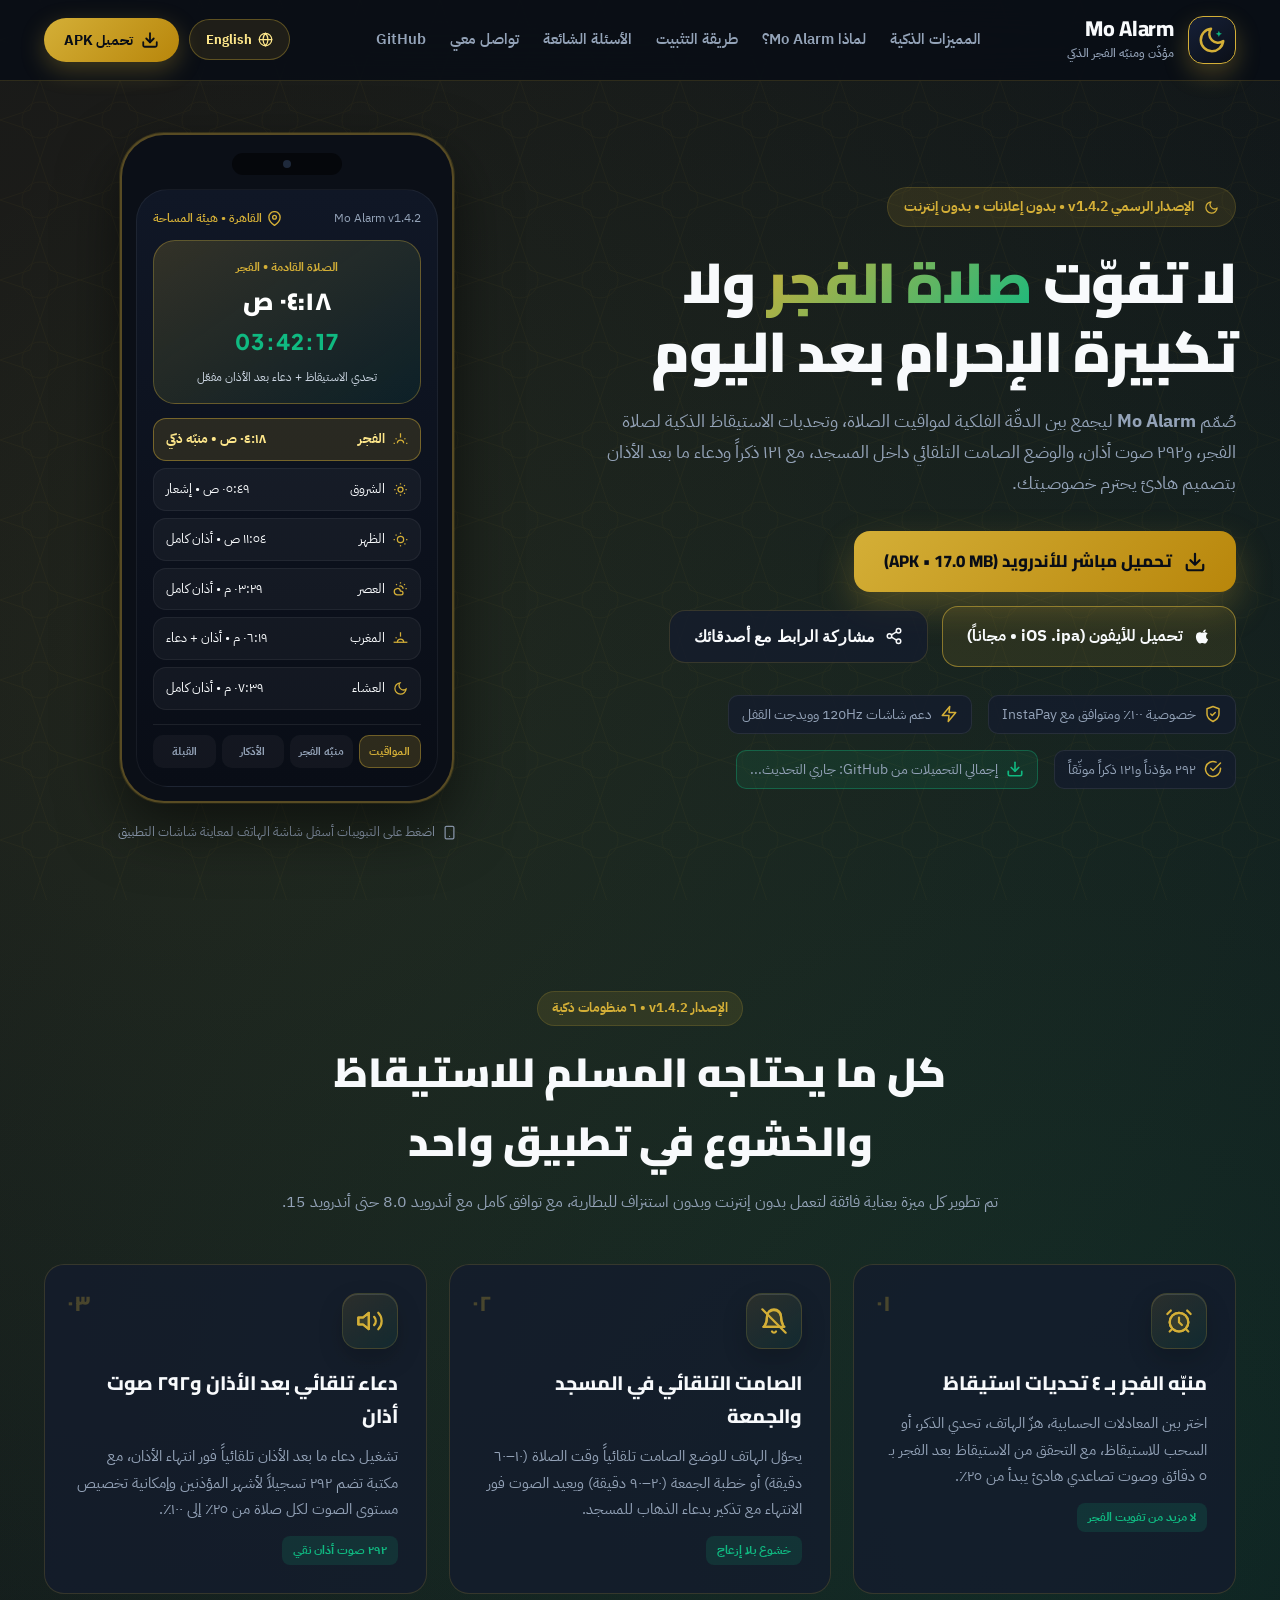
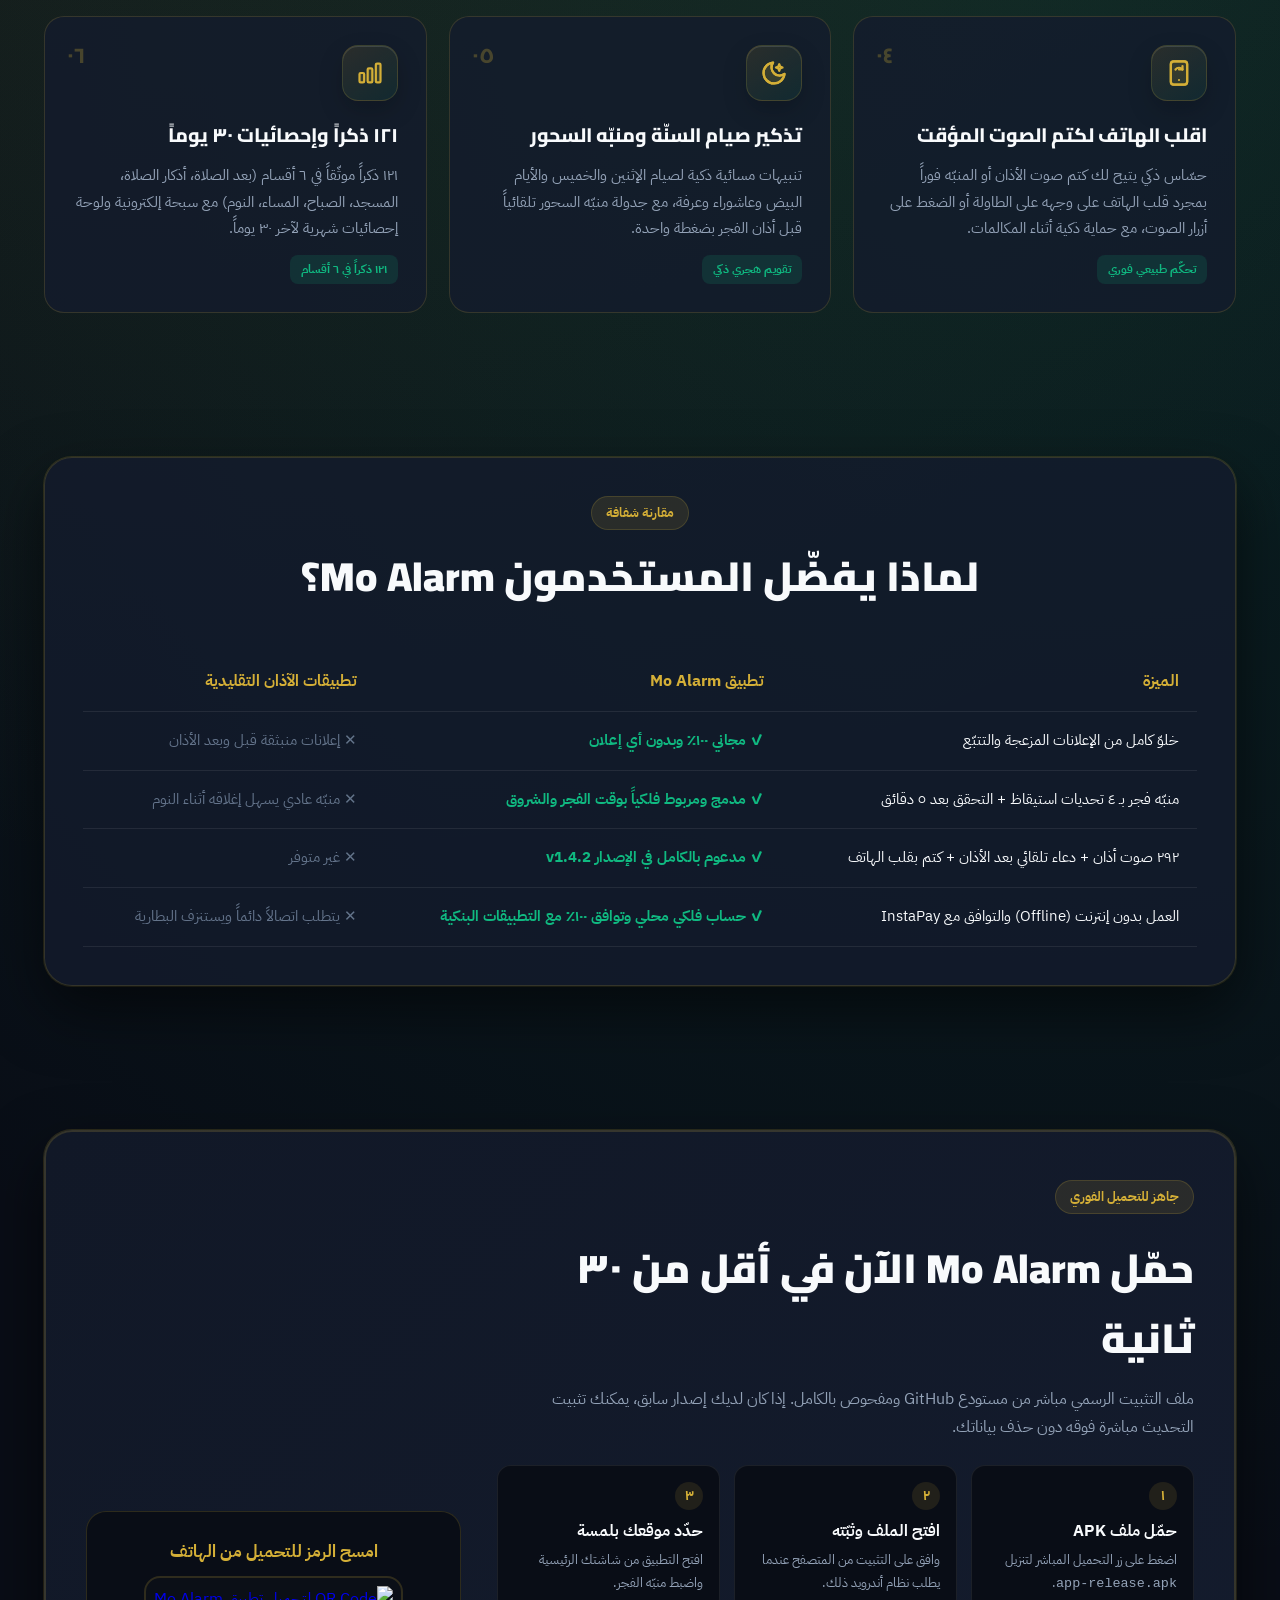
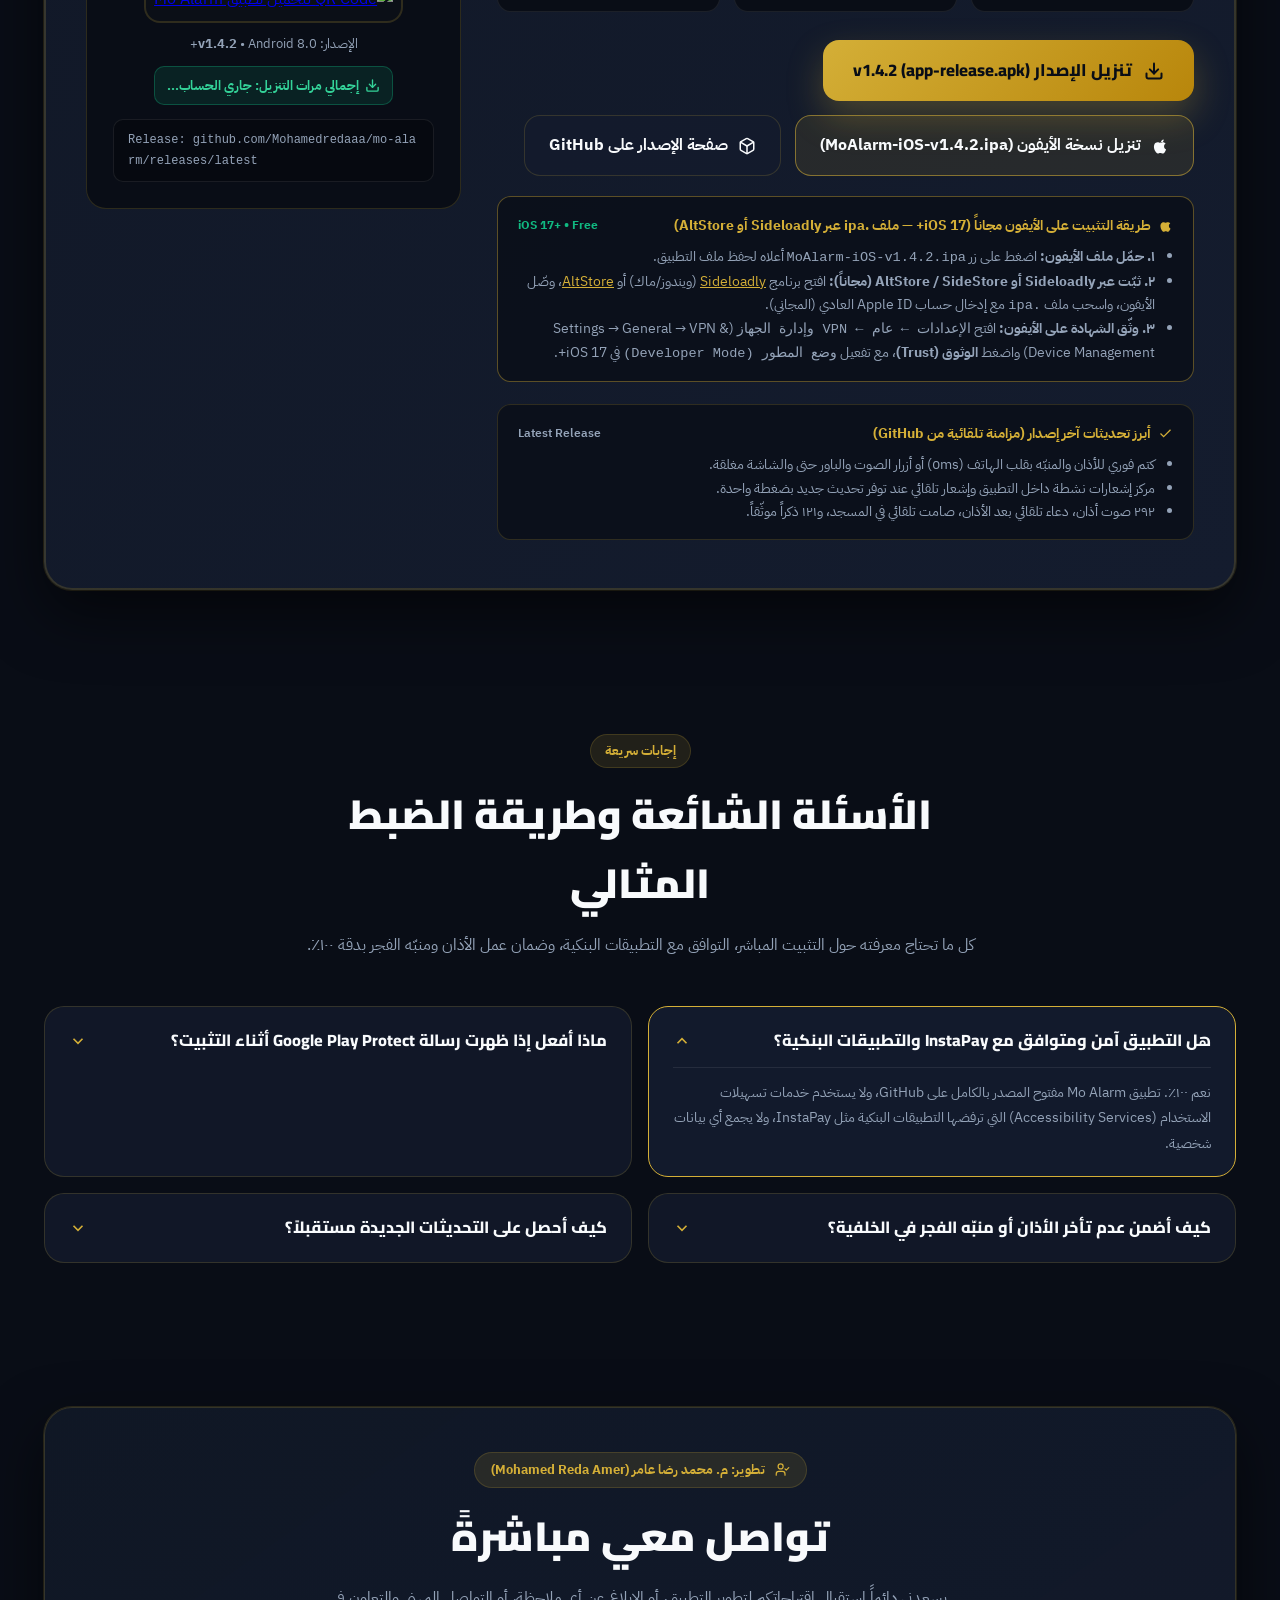
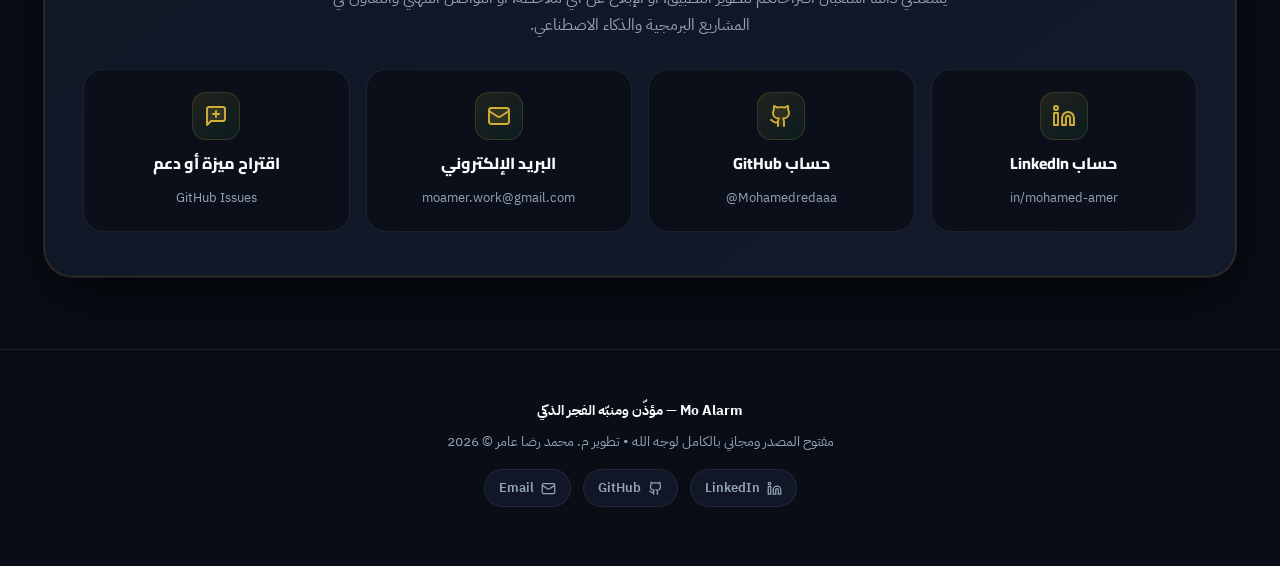
==== commit f3610d6a: "chore(landing): align static iOS IPA version labels to v1.4.2" ====
--- a/docs/index.html
+++ b/docs/index.html
@@ -1,4 +1,4 @@
-﻿<!DOCTYPE html>
+<!DOCTYPE html>
 <html lang="ar" dir="rtl">
 <head>
   <meta charset="UTF-8" />
@@ -6,7 +6,7 @@
   <meta http-equiv="Cache-Control" content="no-cache, no-store, must-revalidate" />
   <meta http-equiv="Pragma" content="no-cache" />
   <meta http-equiv="Expires" content="0" />
-  <title>Mo Alarm | مؤذّن ومنبّه الفجر الذكي — الإصدار الرسمي v1.4.1</title>
+  <title>Mo Alarm | مؤذّن ومنبّه الفجر الذكي — الإصدار الرسمي v1.4.2</title>
   <meta name="description" content="تطبيق Mo Alarm للأندرويد: مواقيت صلاة فلكية دقيقة بدون إنترنت، منبّه فجر بتحديات ذكية تضمن استيقاظك، ٢٩٢ صوت أذان، صامت تلقائي في المسجد، و١٢١ ذكراً." />
   <meta name="theme-color" content="#090D16" />
   <meta property="og:type" content="website" />
@@ -1193,7 +1193,7 @@
           <svg class="ico-sm" viewBox="0 0 24 24" fill="none" stroke="currentColor" stroke-width="2" stroke-linecap="round" stroke-linejoin="round">
             <path d="M21 12.79A9 9 0 1 1 11.21 3 7 7 0 0 0 21 12.79z"/>
           </svg>
-          <span data-i18n="hero_badge">الإصدار الرسمي v1.4.1 • بدون إعلانات • بدون إنترنت</span>
+          <span data-i18n="hero_badge">الإصدار الرسمي v1.4.2 • بدون إعلانات • بدون إنترنت</span>
         </div>
 
         <h1 class="hero-title" data-i18n="hero_title">
@@ -1212,7 +1212,7 @@
             <span data-i18n="cta_primary">تحميل مباشر للأندرويد (APK • 17.0 MB)</span>
           </a>
 
-          <a class="btn-secondary-action" data-ipa-link href="https://github.com/Mohamedredaaa/mo-alarm/releases/latest/download/MoAlarm-iOS-v1.4.1.ipa" style="border-color: rgba(212, 175, 55, 0.55); background: rgba(212, 175, 55, 0.10);">
+          <a class="btn-secondary-action" data-ipa-link href="https://github.com/Mohamedredaaa/mo-alarm/releases/latest/download/MoAlarm-iOS-v1.4.2.ipa" style="border-color: rgba(212, 175, 55, 0.55); background: rgba(212, 175, 55, 0.10);">
             <svg class="ico" viewBox="0 0 24 24" fill="currentColor">
               <path d="M18.71 19.5c-.83 1.24-1.71 2.45-3.05 2.47-1.34.03-1.77-.79-3.29-.79-1.53 0-2 .77-3.27.82-1.31.05-2.3-1.32-3.14-2.53C4.25 17 2.94 12.45 4.7 9.39c.87-1.52 2.43-2.48 4.12-2.51 1.28-.02 2.5.87 3.29.87.78 0 2.26-1.07 3.81-.91.65.03 2.47.26 3.64 1.98-.09.06-2.17 1.28-2.15 3.81.03 3.02 2.65 4.03 2.68 4.04-.03.07-.42 1.44-1.38 2.83M15.97 6.33c.64-.78 1.08-1.86.96-2.94-.93.04-2.06.62-2.72 1.4-.58.68-1.1 1.79-.96 2.84 1.04.08 2.08-.52 2.72-1.3z"/>
             </svg>
@@ -1273,7 +1273,7 @@
           <div class="phone-screen">
             <div>
               <div class="mock-status-row">
-                <span id="mock-version-label">Mo Alarm v1.4.1</span>
+                <span id="mock-version-label">Mo Alarm v1.4.2</span>
                 <span class="mock-loc-badge">
                   <svg class="ico-sm" viewBox="0 0 24 24" fill="none" stroke="currentColor" stroke-width="2.2" stroke-linecap="round" stroke-linejoin="round">
                     <path d="M21 10c0 7-9 13-9 13s-9-6-9-13a9 9 0 0 1 18 0z"/>
@@ -1454,7 +1454,7 @@
     <!-- 6 SIGNATURE FEATURES SECTION (WITH CUSTOM DUOTONE VECTOR SVG ICONS & REAL NUMBERS) -->
     <section class="section" id="features">
       <div class="section-header">
-        <span class="section-tag" data-i18n="feat_tag">الإصدار v1.4.1 • ٦ منظومات ذكية</span>
+        <span class="section-tag" data-i18n="feat_tag">الإصدار v1.4.2 • ٦ منظومات ذكية</span>
         <h2 class="section-title" data-i18n="feat_title">كل ما يحتاجه المسلم للاستيقاظ والخشوع في تطبيق واحد</h2>
         <p class="section-subtitle" data-i18n="feat_sub">
           تم تطوير كل ميزة بعناية فائقة لتعمل بدون إنترنت وبدون استنزاف للبطارية، مع توافق كامل مع أندرويد 8.0 حتى أندرويد 15.
@@ -1605,7 +1605,7 @@
               </tr>
               <tr>
                 <td data-i18n="cmp_r3_c1">٢٩٢ صوت أذان + دعاء تلقائي بعد الأذان + كتم بقلب الهاتف</td>
-                <td class="check-yes" data-i18n="cmp_r3_c2">✓ مدعوم بالكامل في الإصدار v1.4.1</td>
+                <td class="check-yes" data-i18n="cmp_r3_c2">✓ مدعوم بالكامل في الإصدار v1.4.2</td>
                 <td class="check-no" data-i18n="cmp_r3_c3">✕ غير متوفر</td>
               </tr>
               <tr>
@@ -1654,13 +1654,13 @@
                 <polyline points="7 10 12 15 17 10"/>
                 <line x1="12" y1="15" x2="12" y2="3"/>
               </svg>
-              <span data-i18n="dl_btn_apk">تنزيل الإصدار v1.4.1 (app-release.apk)</span>
+              <span data-i18n="dl_btn_apk">تنزيل الإصدار v1.4.2 (app-release.apk)</span>
             </a>
-            <a class="btn-secondary-action" data-ipa-link href="https://github.com/Mohamedredaaa/mo-alarm/releases/latest/download/MoAlarm-iOS-v1.4.1.ipa" style="border-color: rgba(212, 175, 55, 0.55); background: rgba(212, 175, 55, 0.10);">
+            <a class="btn-secondary-action" data-ipa-link href="https://github.com/Mohamedredaaa/mo-alarm/releases/latest/download/MoAlarm-iOS-v1.4.2.ipa" style="border-color: rgba(212, 175, 55, 0.55); background: rgba(212, 175, 55, 0.10);">
               <svg class="ico" viewBox="0 0 24 24" fill="currentColor">
                 <path d="M18.71 19.5c-.83 1.24-1.71 2.45-3.05 2.47-1.34.03-1.77-.79-3.29-.79-1.53 0-2 .77-3.27.82-1.31.05-2.3-1.32-3.14-2.53C4.25 17 2.94 12.45 4.7 9.39c.87-1.52 2.43-2.48 4.12-2.51 1.28-.02 2.5.87 3.29.87.78 0 2.26-1.07 3.81-.91.65.03 2.47.26 3.64 1.98-.09.06-2.17 1.28-2.15 3.81.03 3.02 2.65 4.03 2.68 4.04-.03.07-.42 1.44-1.38 2.83M15.97 6.33c.64-.78 1.08-1.86.96-2.94-.93.04-2.06.62-2.72 1.4-.58.68-1.1 1.79-.96 2.84 1.04.08 2.08-.52 2.72-1.3z"/>
               </svg>
-              <span data-i18n="dl_btn_ipa">تنزيل نسخة الأيفون (MoAlarm-iOS-v1.4.1.ipa)</span>
+              <span data-i18n="dl_btn_ipa">تنزيل نسخة الأيفون (MoAlarm-iOS-v1.4.2.ipa)</span>
             </a>
             <a class="btn-secondary-action" data-release-link href="https://github.com/Mohamedredaaa/mo-alarm/releases/latest" target="_blank" rel="noopener">
               <svg class="ico" viewBox="0 0 24 24" fill="none" stroke="currentColor" stroke-width="2" stroke-linecap="round" stroke-linejoin="round">
@@ -1682,7 +1682,7 @@
               <span style="font-size:0.75rem; color:var(--accent-2); font-weight:700;">iOS 17+ • Free</span>
             </div>
             <ul class="changelog-list">
-              <li data-i18n="ios_step_1"><strong>١. حمّل ملف الأيفون:</strong> اضغط على زر <code>MoAlarm-iOS-v1.4.1.ipa</code> أعلاه لحفظ ملف التطبيق.</li>
+              <li data-i18n="ios_step_1"><strong>١. حمّل ملف الأيفون:</strong> اضغط على زر <code>MoAlarm-iOS-v1.4.2.ipa</code> أعلاه لحفظ ملف التطبيق.</li>
               <li data-i18n="ios_step_2"><strong>٢. ثبّت عبر Sideloadly أو AltStore / SideStore (مجاناً):</strong> افتح برنامج <a href="https://sideloadly.io" target="_blank" rel="noopener" style="color:var(--accent); text-decoration:underline;">Sideloadly</a> (ويندوز/ماك) أو <a href="https://altstore.io" target="_blank" rel="noopener" style="color:var(--accent); text-decoration:underline;">AltStore</a>، وصّل الأيفون، واسحب ملف <code>.ipa</code> مع إدخال حساب Apple ID العادي (المجاني).</li>
               <li data-i18n="ios_step_3"><strong>٣. وثّق الشهادة على الأيفون:</strong> افتح <code>الإعدادات ← عام ← VPN وإدارة الجهاز</code> (Settings → General → VPN &amp; Device Management) واضغط <strong>الوثوق (Trust)</strong>، مع تفعيل <code>وضع المطور (Developer Mode)</code> في iOS 17+.</li>
             </ul>
@@ -1720,7 +1720,7 @@
             />
           </a>
           <div style="font-size:0.82rem; color:var(--text-secondary); margin-top:10px;" data-i18n="qr_meta">
-            الإصدار: <strong>v1.4.1</strong> • Android 8.0+
+            الإصدار: <strong>v1.4.2</strong> • Android 8.0+
           </div>
           <div style="margin-top:10px; padding:8px 12px; border-radius:10px; background:rgba(16, 185, 129, 0.12); border:1px solid rgba(16, 185, 129, 0.32); color:#34D399; font-size:0.8rem; font-weight:700; display:inline-flex; align-items:center; gap:6px;">
             <svg class="ico-sm" viewBox="0 0 24 24" fill="none" stroke="currentColor" stroke-width="2.2" stroke-linecap="round" stroke-linejoin="round">
@@ -1896,7 +1896,7 @@
         </svg>
       </div>
       <div style="min-width:0;">
-        <div style="font-weight:800; font-size:0.86rem; color:var(--text-primary); white-space:nowrap;" id="sticky-bar-title">Mo Alarm v1.4.1</div>
+        <div style="font-weight:800; font-size:0.86rem; color:var(--text-primary); white-space:nowrap;" id="sticky-bar-title">Mo Alarm v1.4.2</div>
         <div style="font-size:0.72rem; color:var(--text-secondary); white-space:nowrap;" data-i18n="sticky_sub">مجاني ١٠٠٪ • بدون إعلانات</div>
       </div>
     </div>
@@ -1931,7 +1931,7 @@
         nav_faq: 'الأسئلة الشائعة',
         nav_contact: 'تواصل معي',
         nav_download: 'تحميل APK',
-        hero_badge: 'الإصدار الرسمي v1.4.1 • بدون إعلانات • بدون إنترنت',
+        hero_badge: 'الإصدار الرسمي v1.4.2 • بدون إعلانات • بدون إنترنت',
         hero_title: 'لا تفوّت <span class="gold-highlight">صلاة الفجر</span> ولا تكبيرة الإحرام بعد اليوم',
         hero_lead: 'صُمّم <strong>Mo Alarm</strong> ليجمع بين الدقّة الفلكية لمواقيت الصلاة، وتحديات الاستيقاظ الذكية لصلاة الفجر، و٢٩٢ صوت أذان، والوضع الصامت التلقائي داخل المسجد، مع ١٢١ ذكراً ودعاء ما بعد الأذان بتصميم هادئ يحترم خصوصيتك.',
         cta_primary: 'تحميل مباشر للأندرويد (APK • 17.0 MB)',
@@ -1985,7 +1985,7 @@
         tab_adhkar: 'الأذكار',
         tab_qibla: 'القبلة',
         phone_hint: 'اضغط على التبويبات أسفل شاشة الهاتف لمعاينة شاشات التطبيق',
-        feat_tag: 'الإصدار v1.4.1 • ٦ منظومات ذكية',
+        feat_tag: 'الإصدار v1.4.2 • ٦ منظومات ذكية',
         feat_title: 'كل ما يحتاجه المسلم للاستيقاظ والخشوع في تطبيق واحد',
         feat_sub: 'تم تطوير كل ميزة بعناية فائقة لتعمل بدون إنترنت وبدون استنزاف للبطارية، مع توافق كامل مع أندرويد 8.0 حتى أندرويد 15.',
         f1_num: '٠١',
@@ -2024,7 +2024,7 @@
         cmp_r2_c2: '✓ مدمج ومربوط فلكياً بوقت الفجر والشروق',
         cmp_r2_c3: '✕ منبّه عادي يسهل إغلاقه أثناء النوم',
         cmp_r3_c1: '٢٩٢ صوت أذان + دعاء تلقائي بعد الأذان + كتم بقلب الهاتف',
-        cmp_r3_c2: '✓ مدعوم بالكامل في الإصدار v1.4.1',
+        cmp_r3_c2: '✓ مدعوم بالكامل في الإصدار v1.4.2',
         cmp_r3_c3: '✕ غير متوفر',
         cmp_r4_c1: 'العمل بدون إنترنت (Offline) والتوافق مع InstaPay',
         cmp_r4_c2: '✓ حساب فلكي محلي وتوافق ١٠٠٪ مع التطبيقات البنكية',
@@ -2041,15 +2041,15 @@
         st3_num: '٣',
         st3_title: 'حدّد موقعك بلمسة',
         st3_desc: 'افتح التطبيق من شاشتك الرئيسية واضبط منبّه الفجر.',
-        dl_btn_apk: 'تنزيل الإصدار v1.4.1 (app-release.apk)',
-        dl_btn_ipa: 'تنزيل نسخة الأيفون (MoAlarm-iOS-v1.4.1.ipa)',
+        dl_btn_apk: 'تنزيل الإصدار v1.4.2 (app-release.apk)',
+        dl_btn_ipa: 'تنزيل نسخة الأيفون (MoAlarm-iOS-v1.4.2.ipa)',
         ios_guide_title: 'طريقة التثبيت على الأيفون مجاناً (iOS 17+ — ملف .ipa عبر Sideloadly أو AltStore)',
-        ios_step_1: '<strong>١. حمّل ملف الأيفون:</strong> اضغط على زر <code>MoAlarm-iOS-v1.4.1.ipa</code> أعلاه لحفظ ملف التطبيق.',
+        ios_step_1: '<strong>١. حمّل ملف الأيفون:</strong> اضغط على زر <code>MoAlarm-iOS-v1.4.2.ipa</code> أعلاه لحفظ ملف التطبيق.',
         ios_step_2: '<strong>٢. ثبّت عبر Sideloadly أو AltStore / SideStore (مجاناً):</strong> افتح برنامج <a href="https://sideloadly.io" target="_blank" rel="noopener" style="color:var(--accent); text-decoration:underline;">Sideloadly</a> (ويندوز/ماك) أو <a href="https://altstore.io" target="_blank" rel="noopener" style="color:var(--accent); text-decoration:underline;">AltStore</a>، وصّل الأيفون، واسحب ملف <code>.ipa</code> مع إدخال حساب Apple ID العادي (المجاني).',
         ios_step_3: '<strong>٣. وثّق الشهادة على الأيفون:</strong> افتح <code>الإعدادات ← عام ← VPN وإدارة الجهاز</code> (Settings → General → VPN &amp; Device Management) واضغط <strong>الوثوق (Trust)</strong>، مع تفعيل <code>وضع المطور (Developer Mode)</code> في iOS 17+.',
         dl_btn_rel: 'صفحة الإصدار على GitHub',
         qr_title: 'امسح الرمز للتحميل من الهاتف',
-        qr_meta: 'الإصدار: <strong>v1.4.1</strong> • Android 8.0+',
+        qr_meta: 'الإصدار: <strong>v1.4.2</strong> • Android 8.0+',
         qr_downloads: 'إجمالي التنزيلات: جاري الجلب من GitHub...',
         cl_title: 'أبرز تحديثات آخر إصدار (مزامنة تلقائية من GitHub)',
         cl_item_1: 'كتم فوري للأذان والمنبّه بقلب الهاتف (0ms) أو أزرار الصوت والباور حتى والشاشة مغلقة.',
@@ -2089,7 +2089,7 @@
         nav_faq: 'FAQ',
         nav_contact: 'Contact Me',
         nav_download: 'Download APK',
-        hero_badge: 'Official v1.4.1 • 100% Ad-Free • Works Offline',
+        hero_badge: 'Official v1.4.2 • 100% Ad-Free • Works Offline',
         hero_title: 'Never Miss <span class="gold-highlight">Fajr Prayer</span> or Takbirat Al-Ihram Again',
         hero_lead: '<strong>Mo Alarm</strong> combines high-precision offline astronomical prayer times, un-bypassable Fajr wake-up challenges, 292 authentic Adhan voices, automatic Mosque silent mode, and 121 authentic Adhkar in a serene, privacy-first interface.',
         cta_primary: 'Direct Android Download (APK • 17.0 MB)',
@@ -2143,7 +2143,7 @@
         tab_adhkar: 'Adhkar',
         tab_qibla: 'Qibla',
         phone_hint: 'Tap the tabs at the bottom of the phone screen to preview each view',
-        feat_tag: 'Release v1.4.1 • 6 Smart Worship Systems',
+        feat_tag: 'Release v1.4.2 • 6 Smart Worship Systems',
         feat_title: 'Everything You Need for Punctual Prayer & Serenity',
         feat_sub: 'Engineered for zero background battery drain and complete offline reliability on Android 8.0 through Android 15.',
         f1_num: '01',
@@ -2182,7 +2182,7 @@
         cmp_r2_c2: '✓ Built-in & astronomically tied to Fajr/Sunrise',
         cmp_r2_c3: '✕ Basic alarm easily dismissed while half-asleep',
         cmp_r3_c1: '292 Adhan Voices + Auto Post-Adhan Dua + Flip-to-Mute',
-        cmp_r3_c2: '✓ Fully supported in v1.4.1',
+        cmp_r3_c2: '✓ Fully supported in v1.4.2',
         cmp_r3_c3: '✕ Not available',
         cmp_r4_c1: '100% Offline Engine & Banking/InstaPay Compatibility',
         cmp_r4_c2: '✓ Local calculation & 100% InstaPay safe',
@@ -2199,15 +2199,15 @@
         st3_num: '3',
         st3_title: 'One-Tap Location Setup',
         st3_desc: 'Open Mo Alarm from your home screen, detect your city, and set your Fajr alarm.',
-        dl_btn_apk: 'Download Release v1.4.1 (app-release.apk)',
-        dl_btn_ipa: 'Download for iPhone (MoAlarm-iOS-v1.4.1.ipa)',
+        dl_btn_apk: 'Download Release v1.4.2 (app-release.apk)',
+        dl_btn_ipa: 'Download for iPhone (MoAlarm-iOS-v1.4.2.ipa)',
         ios_guide_title: 'How to Install on iPhone for Free (iOS 17+ — .ipa via Sideloadly or AltStore)',
-        ios_step_1: '<strong>1. Download the iOS .ipa:</strong> Click the <code>MoAlarm-iOS-v1.4.1.ipa</code> button above to save the iPhone package.',
+        ios_step_1: '<strong>1. Download the iOS .ipa:</strong> Click the <code>MoAlarm-iOS-v1.4.2.ipa</code> button above to save the iPhone package.',
         ios_step_2: '<strong>2. Sideload for Free via Sideloadly or AltStore / SideStore:</strong> Open <a href="https://sideloadly.io" target="_blank" rel="noopener" style="color:var(--accent); text-decoration:underline;">Sideloadly</a> (Windows/Mac) or <a href="https://altstore.io" target="_blank" rel="noopener" style="color:var(--accent); text-decoration:underline;">AltStore</a>, connect your iPhone, and drag the <code>.ipa</code> file using your free Apple ID.',
         ios_step_3: '<strong>3. Trust on iPhone:</strong> Go to <code>Settings → General → VPN &amp; Device Management</code>, tap <strong>Trust</strong> on your Apple ID developer certificate, and enable <code>Developer Mode</code> on iOS 17+.',
         dl_btn_rel: 'View Release on GitHub',
         qr_title: 'Scan QR Code with Your Phone',
-        qr_meta: 'Version: <strong>v1.4.1</strong> • Android 8.0+',
+        qr_meta: 'Version: <strong>v1.4.2</strong> • Android 8.0+',
         qr_downloads: 'Total GitHub Downloads: Syncing live...',
         cl_title: 'What\'s New in Latest Release (Auto-Synced from GitHub)',
         cl_item_1: 'Instant 0ms Flip-to-Mute and Power/Volume key mute for Adhan, Iqamah, and Alarms even when screen is off.',
@@ -2362,7 +2362,9 @@
         i18n.ar.trust_downloads = `إجمالي التحميلات الرسمية: ${totalAr} تنزيل (${latestAr} للإصدار ${tag})`;
         i18n.ar.feat_tag = `الإصدار ${tag} • ٦ منظومات ذكية`;
         i18n.ar.cmp_r3_c2 = `✓ مدعوم بالكامل في الإصدار ${tag}`;
-        i18n.ar.dl_btn_apk = `تنزيل الإصدار ${tag} (app-release.apk)`;
+        i18n.ar.dl_btn_apk = `تنزيل الإصدار ${tag} (app-release.apk)`;
+        i18n.ar.dl_btn_ipa = `تنزيل نسخة الأيفون (MoAlarm-iOS-${tag}.ipa)`;
+        i18n.ar.ios_step_1 = `<strong>١. حمّل ملف الأيفون:</strong> اضغط على زر <code>MoAlarm-iOS-${tag}.ipa</code> أعلاه لحفظ ملف التطبيق.`;
         i18n.ar.qr_meta = `الإصدار: <strong>${tag}</strong> • Android 8.0+`;
         i18n.ar.qr_downloads = `إجمالي التنزيلات: <strong>${totalAr}</strong> (${latestAr} لآخر إصدار)`;
 
@@ -2371,7 +2373,9 @@
         i18n.en.trust_downloads = `Official Downloads: ${totalEn} total (${latestEn} on ${tag})`;
         i18n.en.feat_tag = `Release ${tag} • 6 Smart Worship Systems`;
         i18n.en.cmp_r3_c2 = `✓ Fully supported in ${tag}`;
-        i18n.en.dl_btn_apk = `Download Release ${tag} (app-release.apk)`;
+        i18n.en.dl_btn_apk = `Download Release ${tag} (app-release.apk)`;
+        i18n.en.dl_btn_ipa = `Download for iPhone (MoAlarm-iOS-${tag}.ipa)`;
+        i18n.en.ios_step_1 = `<strong>1. Download the iOS .ipa:</strong> Click the <code>MoAlarm-iOS-${tag}.ipa</code> button above to save the iPhone package.`;
         i18n.en.qr_meta = `Version: <strong>${tag}</strong> • Android 8.0+`;
         i18n.en.qr_downloads = `Total Downloads: <strong>${totalEn}</strong> (${latestEn} on latest)`;
 
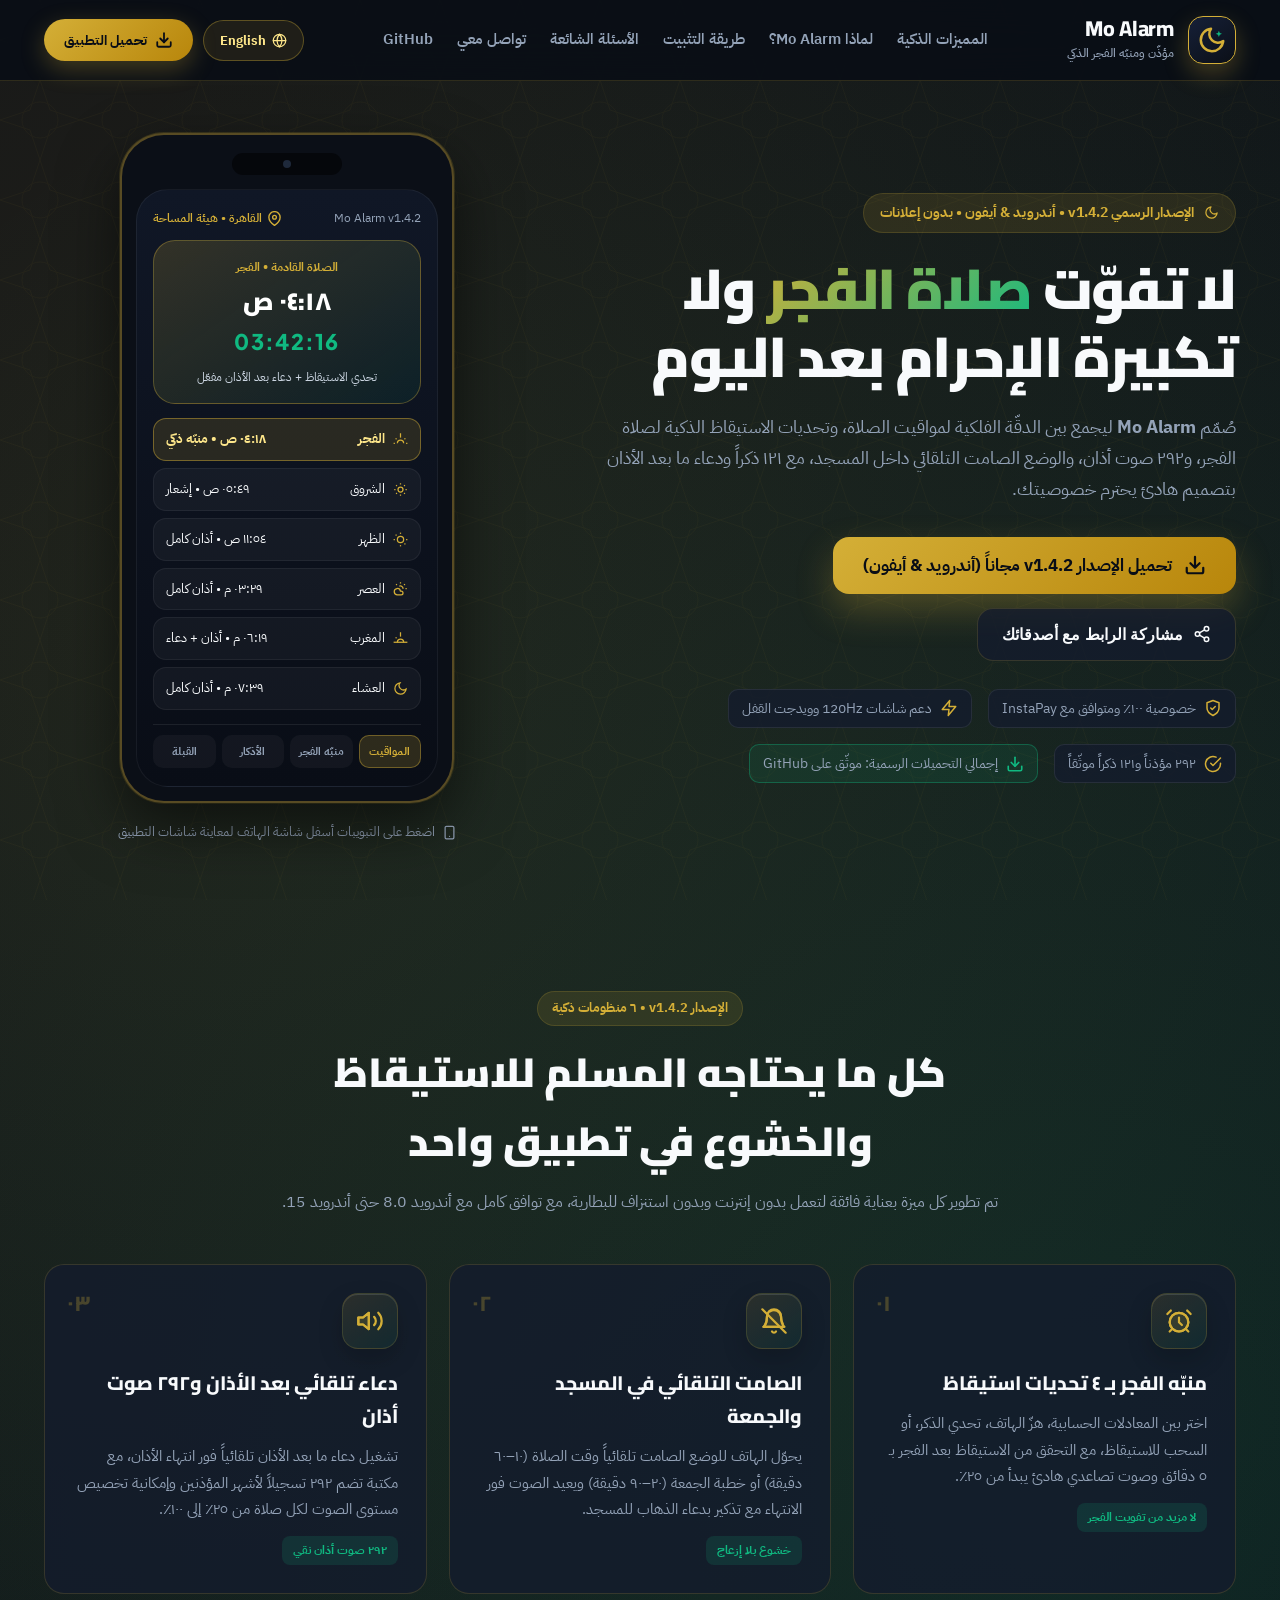
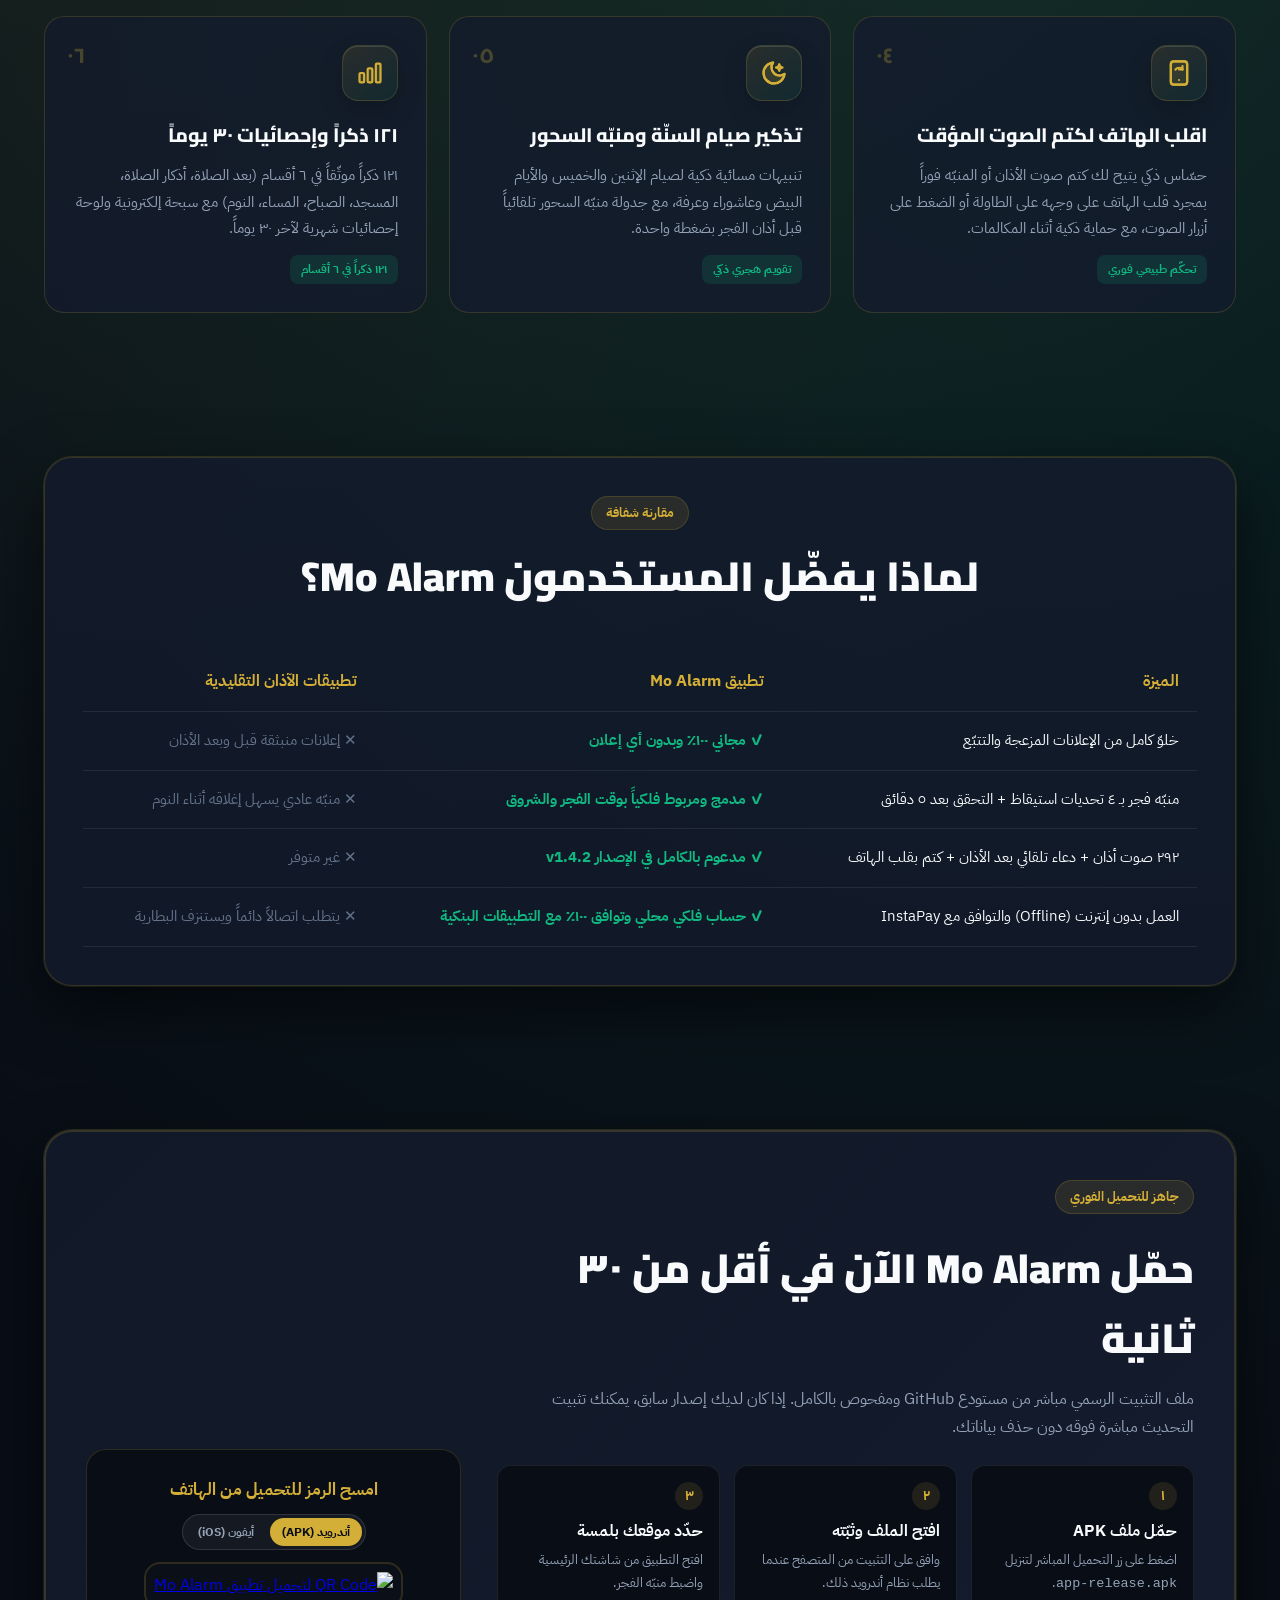
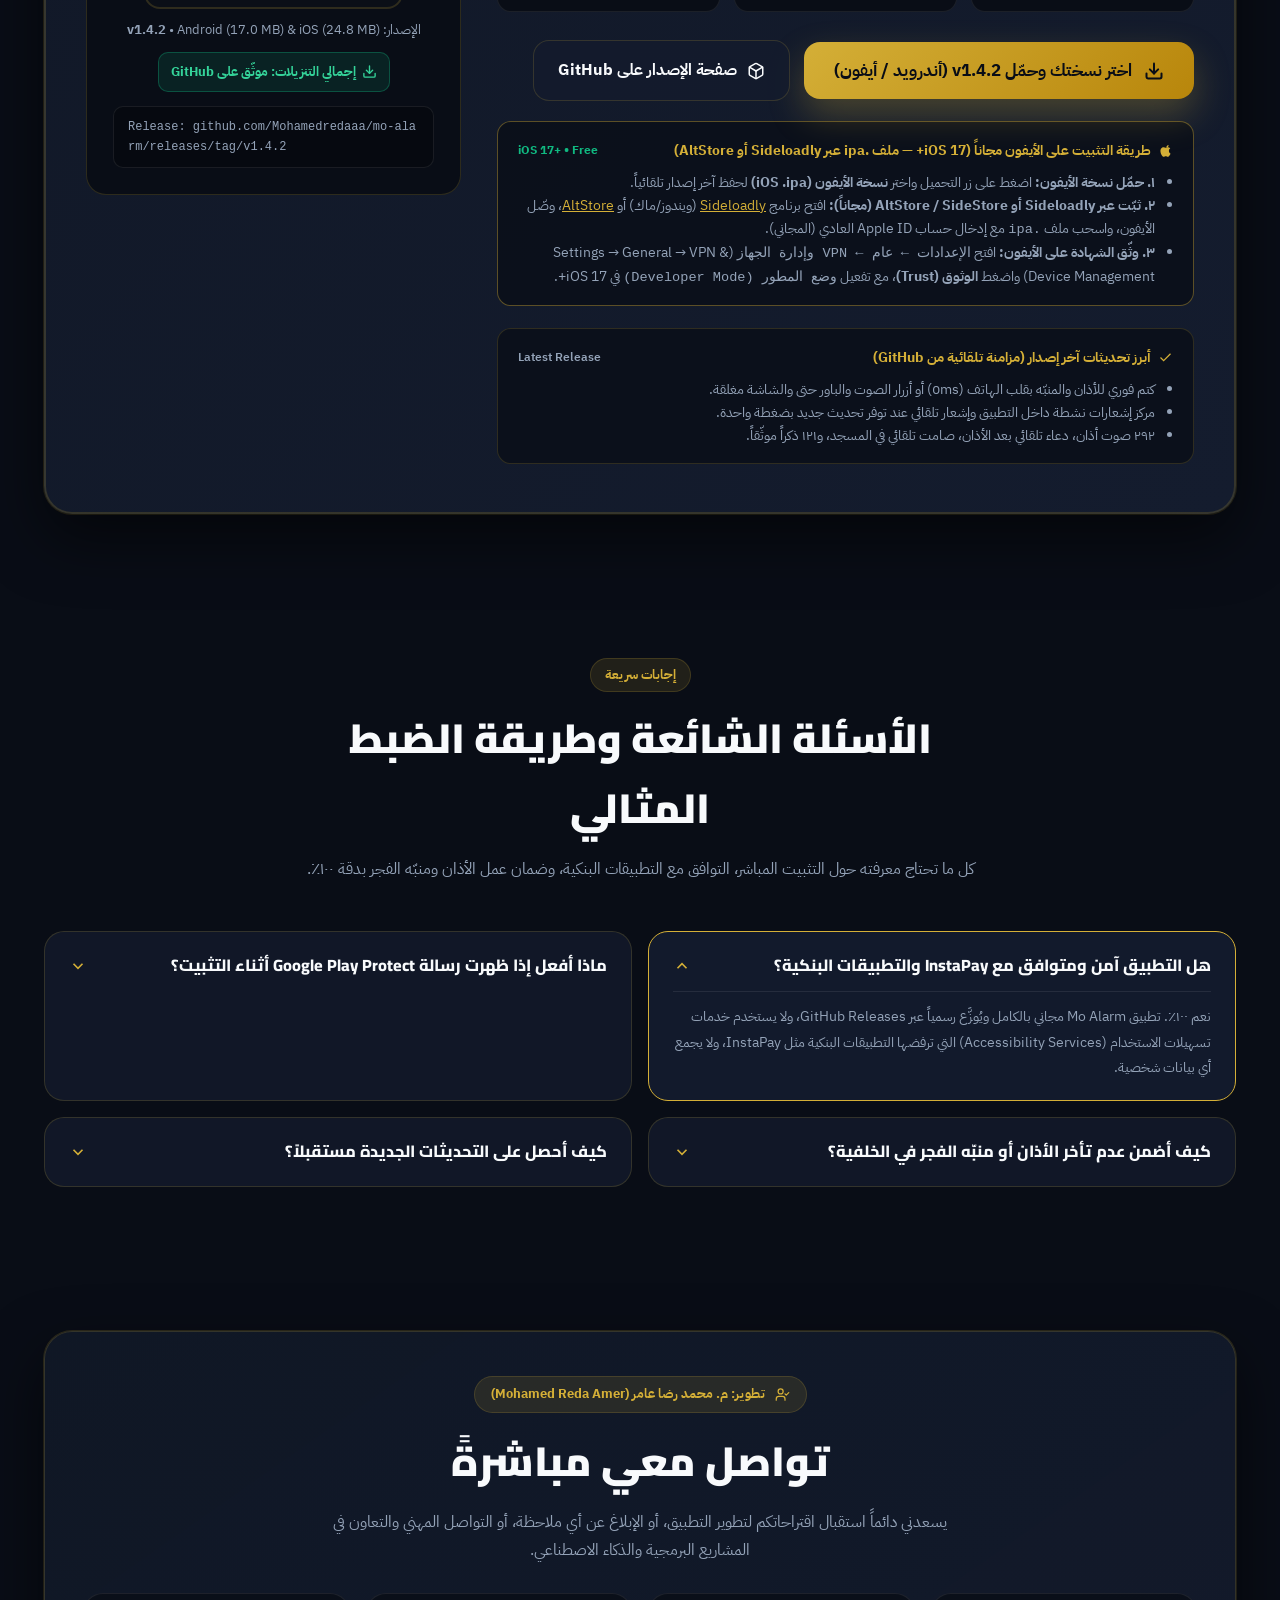
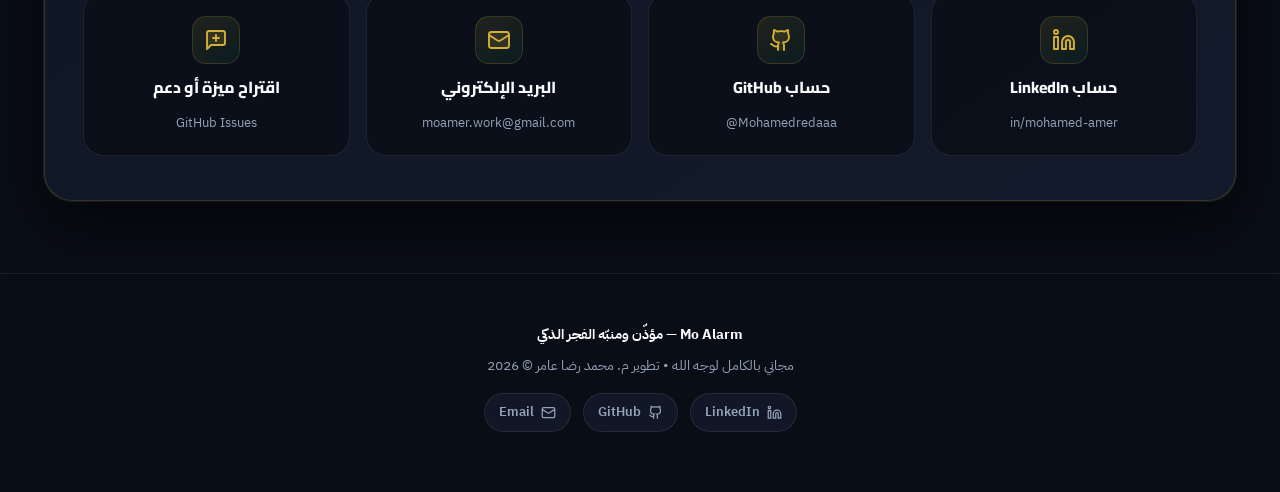
==== commit 50b1bf06: "feat(landing): add Android/iPhone chooser modal and auto-sync latest APK & IPA versions" ====
--- a/docs/index.html
+++ b/docs/index.html
@@ -1,2424 +1,2963 @@
-<!DOCTYPE html>
-<html lang="ar" dir="rtl">
-<head>
-  <meta charset="UTF-8" />
-  <meta name="viewport" content="width=device-width, initial-scale=1.0" />
-  <meta http-equiv="Cache-Control" content="no-cache, no-store, must-revalidate" />
-  <meta http-equiv="Pragma" content="no-cache" />
-  <meta http-equiv="Expires" content="0" />
-  <title>Mo Alarm | مؤذّن ومنبّه الفجر الذكي — الإصدار الرسمي v1.4.2</title>
-  <meta name="description" content="تطبيق Mo Alarm للأندرويد: مواقيت صلاة فلكية دقيقة بدون إنترنت، منبّه فجر بتحديات ذكية تضمن استيقاظك، ٢٩٢ صوت أذان، صامت تلقائي في المسجد، و١٢١ ذكراً." />
-  <meta name="theme-color" content="#090D16" />
-  <meta property="og:type" content="website" />
-  <meta property="og:url" content="https://mohamedredaaa.github.io/mo-alarm/" />
-  <meta property="og:title" content="Mo Alarm — مؤذّن ومنبّه الفجر الذكي للأندرويد" />
-  <meta property="og:description" content="مواقيت صلاة فلكية بدون إنترنت، منبّه فجر بـ ٤ تحديات ذكية، ٢٩٢ صوت أذان، صامت تلقائي في المسجد، و١٢١ ذكراً. مجاني ١٠٠٪ وبدون إعلانات." />
-  <meta name="twitter:card" content="summary_large_image" />
-  <meta name="twitter:title" content="Mo Alarm — Smart Prayer & Fajr Wake-Up Companion" />
-  <meta name="twitter:description" content="Offline astronomical prayer times, 4 Fajr wake-up challenges, 292 Adhan voices, Mosque auto-silent, and 121 Adhkar. 100% Free & Ad-Free." />
-  <link rel="icon" type="image/svg+xml" href="data:image/svg+xml,%3Csvg xmlns='http://www.w3.org/2000/svg' viewBox='0 0 32 32'%3E%3Crect width='32' height='32' rx='9' fill='%23090D16' stroke='%23D4AF37' stroke-width='2'/%3E%3Cpath d='M23.5 17.2A7.8 7.8 0 1 1 14.8 8.5a6 6 0 0 0 8.7 8.7z' fill='none' stroke='%23D4AF37' stroke-width='2' stroke-linecap='round'/%3E%3Cpath d='M20.5 8L21.2 9.8L23 10.5L21.2 11.2L20.5 13L19.8 11.2L18 10.5L19.8 9.8Z' fill='%2310B981'/%3E%3C/svg%3E" />
-  <link rel="preconnect" href="https://fonts.googleapis.com" />
-  <link rel="preconnect" href="https://fonts.gstatic.com" crossorigin />
-  <link href="https://fonts.googleapis.com/css2?family=Cairo:wght@400;500;600;700;800;900&family=IBM+Plex+Sans+Arabic:wght@400;500;600;700&family=Plus+Jakarta+Sans:wght@500;600;700;800&display=swap" rel="stylesheet" />
-  <style>
-    :root {
-      --bg-primary: #090D16;
-      --bg-secondary: #111827;
-      --bg-card: rgba(20, 28, 46, 0.78);
-      --bg-card-solid: #141C2E;
-      --text-primary: #F8FAFC;
-      --text-secondary: #94A3B8;
-      --text-muted: #64748B;
-      --accent: #D4AF37;
-      --accent-glow: rgba(212, 175, 55, 0.28);
-      --accent-soft: rgba(212, 175, 55, 0.12);
-      --accent-2: #10B981;
-      --accent-2-soft: rgba(16, 185, 129, 0.14);
-      --border: rgba(212, 175, 55, 0.18);
-      --border-subtle: rgba(255, 255, 255, 0.08);
-      --radius-xl: 28px;
-      --radius-lg: 20px;
-      --radius-md: 14px;
-      --shadow-luxury: 0 24px 60px rgba(0, 0, 0, 0.55), 0 0 0 1px var(--border);
-      --font-sans: 'IBM Plex Sans Arabic', 'Cairo', 'Plus Jakarta Sans', sans-serif;
-      --font-display: 'Cairo', 'IBM Plex Sans Arabic', 'Plus Jakarta Sans', sans-serif;
-    }
-
-    * {
-      box-sizing: border-box;
-      margin: 0;
-      padding: 0;
-    }
-
-    html {
-      scroll-behavior: smooth;
-    }
-
-    body {
-      font-family: var(--font-sans);
-      background-color: var(--bg-primary);
-      color: var(--text-primary);
-      line-height: 1.7;
-      overflow-x: hidden;
-      background-image:
-        radial-gradient(circle at 18% 12%, var(--accent-soft), transparent 38%),
-        radial-gradient(circle at 82% 28%, var(--accent-2-soft), transparent 42%);
-    }
-
-    /* Geometric Subtle Background Pattern */
-    .islamic-grid-overlay {
-      position: fixed;
-      inset: 0;
-      pointer-events: none;
-      z-index: 0;
-      opacity: 0.045;
-      background-image: url("data:image/svg+xml,%3Csvg width='80' height='80' viewBox='0 0 80 80' xmlns='http://www.w3.org/2000/svg'%3E%3Cg fill='none' stroke='%23D4AF37' stroke-width='1'%3E%3Cpath d='M40 0L50 30L80 40L50 50L40 80L30 50L0 40L30 30Z'/%3E%3Ccircle cx='40' cy='40' r='18'/%3E%3C/g%3E%3C/svg%3E");
-    }
-
-    .ico {
-      width: 18px;
-      height: 18px;
-      flex-shrink: 0;
-      display: inline-block;
-      vertical-align: middle;
-    }
-
-    .ico-sm {
-      width: 15px;
-      height: 15px;
-      flex-shrink: 0;
-      display: inline-block;
-      vertical-align: middle;
-    }
-
-    /* Sticky Main Navigation */
-    .navbar-wrap {
-      position: sticky;
-      top: 0;
-      z-index: 100;
-      backdrop-filter: blur(20px);
-      -webkit-backdrop-filter: blur(20px);
-      background: rgba(9, 13, 22, 0.86);
-      border-bottom: 1px solid var(--border);
-    }
-
-    .navbar {
-      max-width: 1240px;
-      margin: 0 auto;
-      padding: 16px 24px;
-      display: flex;
-      align-items: center;
-      justify-content: space-between;
-      gap: 16px;
-    }
-
-    .brand {
-      display: flex;
-      align-items: center;
-      gap: 14px;
-      text-decoration: none;
-      color: var(--text-primary);
-    }
-
-    .brand-icon {
-      width: 48px;
-      height: 48px;
-      border-radius: 15px;
-      background: linear-gradient(145deg, #162038, #0B0F17);
-      border: 1.5px solid var(--accent);
-      display: grid;
-      place-items: center;
-      box-shadow: 0 10px 25px var(--accent-glow);
-      flex-shrink: 0;
-    }
-
-    .brand-title {
-      font-family: var(--font-display);
-      font-weight: 800;
-      font-size: 1.35rem;
-      line-height: 1.2;
-      letter-spacing: -0.01em;
-    }
-
-    .brand-subtitle {
-      font-size: 0.78rem;
-      color: var(--text-secondary);
-      font-weight: 500;
-    }
-
-    .nav-links {
-      display: flex;
-      align-items: center;
-      gap: 24px;
-      list-style: none;
-    }
-
-    .nav-links a {
-      text-decoration: none;
-      color: var(--text-secondary);
-      font-weight: 600;
-      font-size: 0.94rem;
-      transition: color 0.2s ease;
-    }
-
-    .nav-links a:hover {
-      color: var(--accent);
-    }
-
-    .nav-actions {
-      display: flex;
-      align-items: center;
-      gap: 10px;
-    }
-
-    .lang-toggle-btn {
-      border: 1px solid rgba(212, 175, 55, 0.35);
-      background: rgba(212, 175, 55, 0.1);
-      color: #FDE68A;
-      font-family: var(--font-sans);
-      font-size: 0.84rem;
-      font-weight: 800;
-      padding: 9px 16px;
-      border-radius: 999px;
-      cursor: pointer;
-      transition: all 0.2s ease;
-      display: inline-flex;
-      align-items: center;
-      gap: 6px;
-    }
-
-    .lang-toggle-btn:hover {
-      background: var(--accent);
-      color: #090D16;
-    }
-
-    .nav-cta {
-      display: inline-flex;
-      align-items: center;
-      gap: 8px;
-      background: linear-gradient(135deg, var(--accent), #B8860B);
-      color: #090D16;
-      font-weight: 800;
-      font-size: 0.9rem;
-      padding: 10px 20px;
-      border-radius: 999px;
-      text-decoration: none;
-      box-shadow: 0 8px 24px var(--accent-glow);
-      transition: transform 0.2s ease, box-shadow 0.2s ease;
-    }
-
-    .nav-cta:hover {
-      transform: translateY(-2px);
-    }
-
-    /* Container */
-    .container {
-      position: relative;
-      z-index: 5;
-      max-width: 1240px;
-      margin: 0 auto;
-      padding: 0 24px;
-    }
-
-    /* HERO SECTION */
-    .hero {
-      padding: 52px 0 76px;
-      display: grid;
-      grid-template-columns: 1.15fr 0.85fr;
-      gap: 48px;
-      align-items: center;
-    }
-
-    .hero-eyebrow {
-      display: inline-flex;
-      align-items: center;
-      gap: 10px;
-      padding: 7px 16px;
-      border-radius: 999px;
-      background: var(--accent-soft);
-      border: 1px solid var(--border);
-      color: var(--accent);
-      font-size: 0.86rem;
-      font-weight: 700;
-      margin-bottom: 22px;
-    }
-
-    .hero-title {
-      font-family: var(--font-display);
-      font-size: clamp(2.2rem, 4.4vw, 3.65rem);
-      font-weight: 900;
-      line-height: 1.22;
-      margin-bottom: 20px;
-      letter-spacing: -0.02em;
-    }
-
-    .hero-title .gold-highlight {
-      background: linear-gradient(135deg, var(--accent), var(--accent-2));
-      -webkit-background-clip: text;
-      -webkit-text-fill-color: transparent;
-    }
-
-    .hero-lead {
-      font-size: 1.14rem;
-      color: var(--text-secondary);
-      margin-bottom: 32px;
-      max-width: 640px;
-    }
-
-    .hero-actions {
-      display: flex;
-      align-items: center;
-      gap: 14px;
-      flex-wrap: wrap;
-      margin-bottom: 28px;
-    }
-
-    .btn-primary-download {
-      display: inline-flex;
-      align-items: center;
-      gap: 12px;
-      background: linear-gradient(135deg, var(--accent), #B8860B);
-      color: #090D16;
-      font-family: var(--font-display);
-      font-weight: 800;
-      font-size: 1.06rem;
-      padding: 16px 30px;
-      border-radius: 16px;
-      text-decoration: none;
-      box-shadow: 0 16px 36px var(--accent-glow);
-      transition: transform 0.22s ease, box-shadow 0.22s ease;
-    }
-
-    .btn-primary-download:hover {
-      transform: translateY(-3px);
-      box-shadow: 0 22px 44px var(--accent-glow);
-    }
-
-    .btn-secondary-action {
-      display: inline-flex;
-      align-items: center;
-      gap: 10px;
-      background: var(--bg-card);
-      color: var(--text-primary);
-      border: 1px solid var(--border);
-      font-weight: 700;
-      font-size: 0.98rem;
-      padding: 16px 24px;
-      border-radius: 16px;
-      text-decoration: none;
-      cursor: pointer;
-      transition: all 0.2s ease;
-    }
-
-    .btn-secondary-action:hover {
-      border-color: var(--accent);
-      background: var(--accent-soft);
-    }
-
-    .hero-trust-strip {
-      display: flex;
-      align-items: center;
-      gap: 16px;
-      flex-wrap: wrap;
-      font-size: 0.85rem;
-      color: var(--text-secondary);
-    }
-
-    .trust-pill {
-      display: inline-flex;
-      align-items: center;
-      gap: 8px;
-      padding: 7px 13px;
-      border-radius: 10px;
-      background: var(--bg-card);
-      border: 1px solid var(--border-subtle);
-    }
-
-    .trust-pill svg {
-      color: var(--accent);
-    }
-
-    /* Interactive Coded Phone Mockup Showcase */
-    .phone-showcase-wrap {
-      display: flex;
-      flex-direction: column;
-      align-items: center;
-      gap: 18px;
-    }
-
-    .phone-frame {
-      width: 334px;
-      max-width: 100%;
-      background: #0B0F17;
-      color: #F8FAFC;
-      border-radius: 44px;
-      padding: 14px;
-      border: 2px solid rgba(212, 175, 55, 0.38);
-      box-shadow: var(--shadow-luxury);
-      position: relative;
-    }
-
-    .phone-notch {
-      width: 110px;
-      height: 22px;
-      background: #05070B;
-      border-radius: 999px;
-      margin: 4px auto 14px;
-      display: flex;
-      align-items: center;
-      justify-content: center;
-      gap: 8px;
-    }
-
-    .phone-notch-cam {
-      width: 8px;
-      height: 8px;
-      border-radius: 50%;
-      background: #1E293B;
-    }
-
-    .phone-screen {
-      background: linear-gradient(180deg, #101726 0%, #090D16 100%);
-      border-radius: 32px;
-      padding: 18px 16px;
-      min-height: 525px;
-      display: flex;
-      flex-direction: column;
-      justify-content: space-between;
-      border: 1px solid rgba(255, 255, 255, 0.06);
-    }
-
-    .screen-view {
-      display: none;
-      animation: fadeIn 0.28s ease;
-    }
-
-    .screen-view.active {
-      display: block;
-    }
-
-    @keyframes fadeIn {
-      from { opacity: 0; transform: translateY(6px); }
-      to { opacity: 1; transform: translateY(0); }
-    }
-
-    .mock-status-row {
-      display: flex;
-      justify-content: space-between;
-      align-items: center;
-      font-size: 0.75rem;
-      color: #94A3B8;
-      margin-bottom: 12px;
-    }
-
-    .mock-loc-badge {
-      display: inline-flex;
-      align-items: center;
-      gap: 5px;
-      color: #D4AF37;
-      font-weight: 600;
-    }
-
-    .mock-hero-card {
-      background: linear-gradient(145deg, rgba(212, 175, 55, 0.18), rgba(16, 185, 129, 0.08));
-      border: 1px solid rgba(212, 175, 55, 0.35);
-      border-radius: 22px;
-      padding: 16px;
-      text-align: center;
-      margin-bottom: 14px;
-    }
-
-    .mock-next-label {
-      font-size: 0.76rem;
-      color: #D4AF37;
-      font-weight: 700;
-    }
-
-    .mock-next-prayer {
-      font-family: var(--font-display);
-      font-size: 1.55rem;
-      font-weight: 900;
-      color: #FFFFFF;
-      margin: 2px 0;
-    }
-
-    .mock-countdown {
-      font-family: 'Plus Jakarta Sans', monospace;
-      font-size: 1.35rem;
-      font-weight: 800;
-      color: #10B981;
-      letter-spacing: 0.06em;
-    }
-
-    .mock-prayer-list {
-      display: flex;
-      flex-direction: column;
-      gap: 7px;
-    }
-
-    .mock-prayer-row {
-      display: flex;
-      align-items: center;
-      justify-content: space-between;
-      padding: 9px 12px;
-      border-radius: 13px;
-      background: rgba(255, 255, 255, 0.04);
-      border: 1px solid rgba(255, 255, 255, 0.06);
-      font-size: 0.84rem;
-    }
-
-    .mock-row-label {
-      display: inline-flex;
-      align-items: center;
-      gap: 8px;
-    }
-
-    .mock-row-label svg {
-      color: #D4AF37;
-    }
-
-    .mock-prayer-row.active-row {
-      background: rgba(212, 175, 55, 0.14);
-      border-color: rgba(212, 175, 55, 0.45);
-      color: #FDE68A;
-      font-weight: 700;
-    }
-
-    .phone-bottom-tabs {
-      display: grid;
-      grid-template-columns: repeat(4, 1fr);
-      gap: 6px;
-      margin-top: 14px;
-      padding-top: 10px;
-      border-top: 1px solid rgba(255, 255, 255, 0.08);
-    }
-
-    .phone-tab-btn {
-      background: rgba(255, 255, 255, 0.04);
-      border: 1px solid transparent;
-      color: #94A3B8;
-      border-radius: 10px;
-      padding: 7px 4px;
-      font-family: var(--font-sans);
-      font-size: 0.7rem;
-      font-weight: 700;
-      cursor: pointer;
-      transition: all 0.2s ease;
-    }
-
-    .phone-tab-btn.active {
-      background: rgba(212, 175, 55, 0.18);
-      border-color: rgba(212, 175, 55, 0.4);
-      color: #D4AF37;
-    }
-
-    /* Section Headers */
-    .section {
-      padding: 72px 0;
-    }
-
-    .section-header {
-      text-align: center;
-      max-width: 720px;
-      margin: 0 auto 48px;
-    }
-
-    .section-tag {
-      display: inline-block;
-      padding: 5px 14px;
-      border-radius: 999px;
-      background: var(--accent-soft);
-      color: var(--accent);
-      border: 1px solid var(--border);
-      font-size: 0.82rem;
-      font-weight: 700;
-      margin-bottom: 12px;
-    }
-
-    .section-title {
-      font-family: var(--font-display);
-      font-size: clamp(1.75rem, 3.2vw, 2.55rem);
-      font-weight: 900;
-      margin-bottom: 12px;
-    }
-
-    .section-subtitle {
-      color: var(--text-secondary);
-      font-size: 1.02rem;
-    }
-
-    /* Features Grid */
-    .features-grid {
-      display: grid;
-      grid-template-columns: repeat(3, 1fr);
-      gap: 22px;
-    }
-
-    .feature-card {
-      background: var(--bg-card);
-      border: 1px solid var(--border);
-      border-radius: var(--radius-lg);
-      padding: 28px;
-      transition: transform 0.24s ease, border-color 0.24s ease;
-      position: relative;
-      overflow: hidden;
-    }
-
-    .feature-card:hover {
-      transform: translateY(-4px);
-      border-color: var(--accent);
-    }
-
-    .feature-num {
-      position: absolute;
-      top: 20px;
-      inset-inline-end: 22px;
-      font-family: var(--font-display);
-      font-size: 1.35rem;
-      font-weight: 800;
-      color: var(--accent);
-      opacity: 0.28;
-    }
-
-    /* High-Precision Luxury Vector Icon Container */
-    .feature-icon {
-      width: 56px;
-      height: 56px;
-      border-radius: 16px;
-      background: linear-gradient(145deg, var(--accent-soft), rgba(16, 185, 129, 0.08));
-      border: 1.5px solid var(--border);
-      display: grid;
-      place-items: center;
-      color: var(--accent);
-      margin-bottom: 18px;
-      box-shadow: 0 10px 24px rgba(0, 0, 0, 0.18), inset 0 1px 0 rgba(255, 255, 255, 0.12);
-    }
-
-    .feature-icon svg {
-      width: 28px;
-      height: 28px;
-    }
-
-    .feature-title {
-      font-family: var(--font-display);
-      font-size: 1.22rem;
-      font-weight: 800;
-      margin-bottom: 10px;
-    }
-
-    .feature-desc {
-      color: var(--text-secondary);
-      font-size: 0.94rem;
-      line-height: 1.75;
-    }
-
-    .feature-badge {
-      display: inline-block;
-      margin-top: 14px;
-      padding: 4px 11px;
-      border-radius: 8px;
-      font-size: 0.76rem;
-      font-weight: 700;
-      background: var(--accent-2-soft);
-      color: var(--accent-2);
-    }
-
-    /* Comparison / Why Mo Alarm Section */
-    .comparison-box {
-      background: var(--bg-card);
-      border: 1px solid var(--border);
-      border-radius: var(--radius-xl);
-      padding: 38px;
-      box-shadow: var(--shadow-luxury);
-    }
-
-    .comparison-table {
-      width: 100%;
-      border-collapse: collapse;
-      margin-top: 16px;
-    }
-
-    .comparison-table th,
-    .comparison-table td {
-      padding: 16px 18px;
-      text-align: start;
-      border-bottom: 1px solid var(--border-subtle);
-      font-size: 0.95rem;
-    }
-
-    .comparison-table th {
-      color: var(--accent);
-      font-weight: 800;
-      font-size: 1rem;
-    }
-
-    .check-yes {
-      color: var(--accent-2);
-      font-weight: 800;
-    }
-
-    .check-no {
-      color: var(--text-muted);
-    }
-
-    /* Installation & Download Card */
-    .download-cta-banner {
-      background: linear-gradient(135deg, var(--bg-secondary), var(--bg-card-solid));
-      border: 2px solid var(--border);
-      border-radius: var(--radius-xl);
-      padding: 48px 40px;
-      display: grid;
-      grid-template-columns: 1.3fr 0.7fr;
-      gap: 36px;
-      align-items: center;
-      box-shadow: var(--shadow-luxury);
-    }
-
-    .steps-list {
-      display: grid;
-      grid-template-columns: repeat(3, 1fr);
-      gap: 14px;
-      margin-top: 24px;
-    }
-
-    .step-item {
-      background: var(--bg-primary);
-      border: 1px solid var(--border-subtle);
-      border-radius: var(--radius-md);
-      padding: 16px;
-    }
-
-    .step-num {
-      display: inline-flex;
-      width: 28px;
-      height: 28px;
-      border-radius: 50%;
-      background: var(--accent-soft);
-      color: var(--accent);
-      font-weight: 800;
-      font-size: 0.85rem;
-      align-items: center;
-      justify-content: center;
-      margin-bottom: 8px;
-    }
-
-    .qr-card {
-      background: var(--bg-primary);
-      border: 1px solid var(--border);
-      border-radius: var(--radius-lg);
-      padding: 26px;
-      text-align: center;
-    }
-
-    .sha-box {
-      margin-top: 14px;
-      padding: 10px 14px;
-      border-radius: 10px;
-      background: rgba(0, 0, 0, 0.25);
-      border: 1px solid var(--border-subtle);
-      font-family: monospace;
-      font-size: 0.75rem;
-      color: var(--text-secondary);
-      word-break: break-all;
-      direction: ltr;
-      text-align: left;
-    }
-
-    footer {
-      padding: 48px 0 64px;
-      border-top: 1px solid var(--border-subtle);
-      text-align: center;
-      color: var(--text-secondary);
-      font-size: 0.9rem;
-    }
-
-    /* Contact / Developer Section */
-    .contact-card {
-      background: linear-gradient(145deg, rgba(17, 24, 39, 0.92), rgba(20, 28, 46, 0.88));
-      border: 1px solid var(--border);
-      border-radius: var(--radius-xl);
-      padding: 44px 38px;
-      box-shadow: var(--shadow-luxury);
-      text-align: center;
-      position: relative;
-      overflow: hidden;
-    }
-
-    .dev-badge {
-      display: inline-flex;
-      align-items: center;
-      gap: 10px;
-      padding: 6px 16px;
-      border-radius: 999px;
-      background: var(--accent-soft);
-      border: 1px solid var(--border);
-      color: var(--accent);
-      font-size: 0.84rem;
-      font-weight: 700;
-      margin-bottom: 14px;
-    }
-
-    .contact-grid {
-      display: grid;
-      grid-template-columns: repeat(4, 1fr);
-      gap: 16px;
-      margin-top: 30px;
-    }
-
-    .contact-link-item {
-      display: flex;
-      flex-direction: column;
-      align-items: center;
-      justify-content: center;
-      gap: 10px;
-      padding: 22px 16px;
-      border-radius: var(--radius-lg);
-      background: rgba(9, 13, 22, 0.72);
-      border: 1px solid var(--border-subtle);
-      text-decoration: none;
-      color: var(--text-primary);
-      transition: transform 0.22s ease, border-color 0.22s ease, background 0.22s ease;
-    }
-
-    .contact-link-item:hover {
-      transform: translateY(-4px);
-      border-color: var(--accent);
-      background: rgba(212, 175, 55, 0.08);
-    }
-
-    .contact-icon-box {
-      width: 48px;
-      height: 48px;
-      border-radius: 14px;
-      background: linear-gradient(145deg, var(--accent-soft), rgba(16, 185, 129, 0.08));
-      border: 1px solid var(--border);
-      display: grid;
-      place-items: center;
-      color: var(--accent);
-    }
-
-    .contact-icon-box svg {
-      width: 24px;
-      height: 24px;
-    }
-
-    .contact-platform {
-      font-family: var(--font-display);
-      font-weight: 800;
-      font-size: 1rem;
-      color: var(--text-primary);
-    }
-
-    .contact-handle {
-      font-size: 0.8rem;
-      color: var(--text-secondary);
-      direction: ltr;
-    }
-
-    .footer-social-row {
-      display: flex;
-      align-items: center;
-      justify-content: center;
-      gap: 12px;
-      flex-wrap: wrap;
-      margin-top: 16px;
-    }
-
-    .footer-social-pill {
-      display: inline-flex;
-      align-items: center;
-      gap: 7px;
-      padding: 7px 14px;
-      border-radius: 999px;
-      background: var(--bg-card);
-      border: 1px solid var(--border-subtle);
-      color: var(--text-secondary);
-      text-decoration: none;
-      font-size: 0.82rem;
-      font-weight: 600;
-      transition: all 0.2s ease;
-    }
-
-    .footer-social-pill:hover {
-      border-color: var(--accent);
-      color: var(--accent);
-    }
-
-    /* What's New Changelog Box */
-    .changelog-box {
-      margin-top: 22px;
-      padding: 16px 20px;
-      border-radius: var(--radius-md);
-      background: rgba(9, 13, 22, 0.72);
-      border: 1px solid var(--border);
-      text-align: start;
-    }
-
-    .changelog-header {
-      display: flex;
-      align-items: center;
-      justify-content: space-between;
-      gap: 10px;
-      margin-bottom: 8px;
-      font-weight: 800;
-      font-size: 0.9rem;
-      color: var(--accent);
-    }
-
-    .changelog-list {
-      margin: 0;
-      padding-inline-start: 18px;
-      font-size: 0.85rem;
-      color: var(--text-secondary);
-      line-height: 1.7;
-    }
-
-    /* FAQ Accordion Section */
-    .faq-grid {
-      display: grid;
-      grid-template-columns: repeat(2, 1fr);
-      gap: 16px;
-    }
-
-    .faq-item {
-      background: var(--bg-card);
-      border: 1px solid var(--border);
-      border-radius: var(--radius-lg);
-      padding: 20px 24px;
-      transition: border-color 0.2s ease;
-    }
-
-    .faq-item[open] {
-      border-color: var(--accent);
-      background: rgba(20, 28, 46, 0.94);
-    }
-
-    .faq-item summary {
-      font-family: var(--font-display);
-      font-weight: 800;
-      font-size: 1.02rem;
-      color: var(--text-primary);
-      cursor: pointer;
-      list-style: none;
-      display: flex;
-      align-items: center;
-      justify-content: space-between;
-      gap: 12px;
-    }
-
-    .faq-item summary::-webkit-details-marker {
-      display: none;
-    }
-
-    .faq-chevron {
-      width: 18px;
-      height: 18px;
-      color: var(--accent);
-      flex-shrink: 0;
-      transition: transform 0.22s ease;
-    }
-
-    .faq-item[open] .faq-chevron {
-      transform: rotate(180deg);
-    }
-
-    .faq-answer {
-      margin-top: 12px;
-      padding-top: 12px;
-      border-top: 1px solid var(--border-subtle);
-      color: var(--text-secondary);
-      font-size: 0.9rem;
-      line-height: 1.75;
-    }
-
-    /* Floating Sticky Mobile Bottom CTA Bar */
-    .mobile-sticky-bar {
-      position: fixed;
-      bottom: 14px;
-      inset-inline: 14px;
-      z-index: 95;
-      background: rgba(14, 20, 34, 0.94);
-      backdrop-filter: blur(18px);
-      -webkit-backdrop-filter: blur(18px);
-      border: 1.5px solid var(--accent);
-      border-radius: 18px;
-      padding: 10px 14px;
-      display: none;
-      align-items: center;
-      justify-content: space-between;
-      gap: 10px;
-      box-shadow: 0 18px 42px rgba(0, 0, 0, 0.75);
-      transform: translateY(130%);
-      transition: transform 0.3s cubic-bezier(0.22, 1, 0.36, 1);
-    }
-
-    .mobile-sticky-bar.visible {
-      transform: translateY(0);
-    }
-
-    @media (max-width: 960px) {
-      .navbar {
-        flex-wrap: wrap;
-        padding: 12px 18px 10px;
-        gap: 8px;
-      }
-      .nav-links {
-        order: 3;
-        width: 100%;
-        justify-content: space-between;
-        gap: 6px;
-        padding-top: 9px;
-        border-top: 1px solid rgba(255, 255, 255, 0.07);
-        overflow-x: auto;
-        scrollbar-width: none;
-      }
-      .nav-links::-webkit-scrollbar {
-        display: none;
-      }
-      .nav-links a {
-        font-size: 0.78rem;
-        white-space: nowrap;
-        padding: 4px 8px;
-        border-radius: 8px;
-        background: rgba(255, 255, 255, 0.03);
-      }
-      .hero,
-      .download-cta-banner {
-        grid-template-columns: 1fr;
-        text-align: center;
-      }
-      .hero-lead {
-        margin-inline: auto;
-      }
-      .hero-actions,
-      .hero-trust-strip {
-        justify-content: center;
-      }
-      .features-grid {
-        grid-template-columns: 1fr;
-      }
-      .steps-list {
-        grid-template-columns: 1fr;
-      }
-      .contact-grid {
-        grid-template-columns: repeat(2, 1fr);
-      }
-      .faq-grid {
-        grid-template-columns: 1fr;
-      }
-    }
-
-    /* Dedicated Mobile Header & Hero Optimization */
-    @media (max-width: 640px) {
-      .container {
-        padding: 0 16px;
-      }
-      .navbar {
-        padding: 10px 14px;
-        gap: 8px;
-      }
-      .brand {
-        gap: 9px;
-        min-width: 0;
-      }
-      .brand-icon {
-        width: 38px;
-        height: 38px;
-        border-radius: 11px;
-      }
-      .brand-icon svg {
-        width: 22px;
-        height: 22px;
-      }
-      .brand-title {
-        font-size: 1.08rem;
-        white-space: nowrap;
-      }
-      .brand-subtitle {
-        display: none;
-      }
-      .nav-actions {
-        gap: 6px;
-        flex-shrink: 0;
-      }
-      .lang-toggle-btn {
-        padding: 7px 11px;
-        font-size: 0.76rem;
-        white-space: nowrap;
-      }
-      .nav-cta {
-        padding: 8px 13px;
-        font-size: 0.78rem;
-        white-space: nowrap;
-        gap: 5px;
-      }
-      .nav-cta .ico {
-        width: 15px;
-        height: 15px;
-      }
-      .hero {
-        padding: 22px 0 44px;
-        gap: 28px;
-      }
-      .hero-eyebrow {
-        font-size: 0.75rem;
-        padding: 6px 12px;
-        gap: 6px;
-        margin-bottom: 14px;
-        max-width: 100%;
-        justify-content: center;
-        line-height: 1.45;
-      }
-      .hero-title {
-        font-size: clamp(1.65rem, 6.8vw, 2.1rem);
-        line-height: 1.3;
-        margin-bottom: 14px;
-      }
-      .hero-lead {
-        font-size: 0.94rem;
-        line-height: 1.68;
-        margin-bottom: 20px;
-      }
-      .hero-actions {
-        flex-direction: column;
-        width: 100%;
-        gap: 10px;
-        margin-bottom: 20px;
-      }
-      .btn-primary-download,
-      .btn-secondary-action {
-        width: 100%;
-        justify-content: center;
-        padding: 14px 16px;
-        font-size: 0.94rem;
-        border-radius: 14px;
-      }
-      .hero-trust-strip {
-        display: grid;
-        grid-template-columns: 1fr;
-        gap: 8px;
-        width: 100%;
-      }
-      .trust-pill {
-        justify-content: center;
-        padding: 8px 12px;
-        font-size: 0.8rem;
-      }
-      .phone-frame {
-        width: 100%;
-        max-width: 326px;
-        border-radius: 38px;
-        padding: 11px;
-      }
-      .phone-screen {
-        border-radius: 28px;
-        padding: 14px 12px;
-        min-height: 490px;
-      }
-      .section {
-        padding: 48px 0;
-      }
-      .comparison-box,
-      .download-cta-banner,
-      .contact-card {
-        padding: 24px 18px;
-      }
-      .contact-grid {
-        grid-template-columns: 1fr;
-      }
-      .mobile-sticky-bar {
-        display: flex;
-      }
-      footer {
-        padding-bottom: 96px;
-      }
-    }
-  </style>
-</head>
-<body>
-  <div class="islamic-grid-overlay"></div>
-
-  <!-- Sticky Header Navigation -->
-  <div class="navbar-wrap">
-    <header class="navbar">
-      <a href="#" class="brand">
-        <div class="brand-icon" aria-hidden="true">
-          <svg width="30" height="30" viewBox="0 0 24 24" fill="none">
-            <path d="M21 12.79A9 9 0 1 1 11.21 3 7 7 0 0 0 21 12.79z" stroke="#D4AF37" stroke-width="2" stroke-linecap="round" stroke-linejoin="round"/>
-            <path d="M17.5 4.5L18.2 6.3L20 7L18.2 7.7L17.5 9.5L16.8 7.7L15 7L16.8 6.3L17.5 4.5Z" fill="#10B981"/>
-          </svg>
-        </div>
-        <div>
-          <div class="brand-title">Mo Alarm</div>
-          <div class="brand-subtitle" data-i18n="brand_sub">مؤذّن ومنبّه الفجر الذكي</div>
-        </div>
-      </a>
-
-      <ul class="nav-links">
-        <li><a href="#features" data-i18n="nav_features">المميزات الذكية</a></li>
-        <li><a href="#compare" data-i18n="nav_compare">لماذا Mo Alarm؟</a></li>
-        <li><a href="#install" data-i18n="nav_install">طريقة التثبيت</a></li>
-        <li><a href="#faq" data-i18n="nav_faq">الأسئلة الشائعة</a></li>
-        <li><a href="#contact" data-i18n="nav_contact">تواصل معي</a></li>
-        <li><a href="https://github.com/Mohamedredaaa/mo-alarm" target="_blank" rel="noopener">GitHub</a></li>
-      </ul>
-
-      <div class="nav-actions">
-        <button class="lang-toggle-btn" onclick="toggleLanguage()" id="lang-btn" type="button">
-          <svg class="ico-sm" viewBox="0 0 24 24" fill="none" stroke="currentColor" stroke-width="2" stroke-linecap="round" stroke-linejoin="round">
-            <circle cx="12" cy="12" r="10"/>
-            <line x1="2" y1="12" x2="22" y2="12"/>
-            <path d="M12 2a15.3 15.3 0 0 1 4 10 15.3 15.3 0 0 1-4 10 15.3 15.3 0 0 1-4-10 15.3 15.3 0 0 1 4-10z"/>
-          </svg>
-          <span id="lang-btn-label">English</span>
-        </button>
-
-        <a class="nav-cta" data-apk-link href="https://github.com/Mohamedredaaa/mo-alarm/releases/latest/download/app-release.apk">
-          <svg class="ico" viewBox="0 0 24 24" fill="none" stroke="currentColor" stroke-width="2.4" stroke-linecap="round" stroke-linejoin="round">
-            <path d="M21 15v4a2 2 0 0 1-2 2H5a2 2 0 0 1-2-2v-4"/>
-            <polyline points="7 10 12 15 17 10"/>
-            <line x1="12" y1="15" x2="12" y2="3"/>
-          </svg>
-          <span data-i18n="nav_download">تحميل APK</span>
-        </a>
-      </div>
-    </header>
-  </div>
-
-  <main class="container">
-    <!-- HERO SECTION -->
-    <section class="hero">
-      <div class="hero-content">
-        <div class="hero-eyebrow">
-          <svg class="ico-sm" viewBox="0 0 24 24" fill="none" stroke="currentColor" stroke-width="2" stroke-linecap="round" stroke-linejoin="round">
-            <path d="M21 12.79A9 9 0 1 1 11.21 3 7 7 0 0 0 21 12.79z"/>
-          </svg>
-          <span data-i18n="hero_badge">الإصدار الرسمي v1.4.2 • بدون إعلانات • بدون إنترنت</span>
-        </div>
-
-        <h1 class="hero-title" data-i18n="hero_title">
-          لا تفوّت <span class="gold-highlight">صلاة الفجر</span> ولا تكبيرة الإحرام بعد اليوم
-        </h1>
-
-        <p class="hero-lead" data-i18n="hero_lead">
-          صُمّم <strong>Mo Alarm</strong> ليجمع بين الدقّة الفلكية لمواقيت الصلاة، وتحديات الاستيقاظ الذكية لصلاة الفجر، و٢٩٢ صوت أذان، والوضع الصامت التلقائي داخل المسجد، مع ١٢١ ذكراً ودعاء ما بعد الأذان بتصميم هادئ يحترم خصوصيتك.
-        </p>
-
-        <div class="hero-actions">
-          <a class="btn-primary-download" data-apk-link href="https://github.com/Mohamedredaaa/mo-alarm/releases/latest/download/app-release.apk">
-            <svg width="22" height="22" viewBox="0 0 24 24" fill="none">
-              <path d="M21 15v4a2 2 0 0 1-2 2H5a2 2 0 0 1-2-2v-4M7 10l5 5 5-5M12 15V3" stroke="currentColor" stroke-width="2.4" stroke-linecap="round" stroke-linejoin="round"/>
-            </svg>
-            <span data-i18n="cta_primary">تحميل مباشر للأندرويد (APK • 17.0 MB)</span>
-          </a>
-
-          <a class="btn-secondary-action" data-ipa-link href="https://github.com/Mohamedredaaa/mo-alarm/releases/latest/download/MoAlarm-iOS-v1.4.2.ipa" style="border-color: rgba(212, 175, 55, 0.55); background: rgba(212, 175, 55, 0.10);">
-            <svg class="ico" viewBox="0 0 24 24" fill="currentColor">
-              <path d="M18.71 19.5c-.83 1.24-1.71 2.45-3.05 2.47-1.34.03-1.77-.79-3.29-.79-1.53 0-2 .77-3.27.82-1.31.05-2.3-1.32-3.14-2.53C4.25 17 2.94 12.45 4.7 9.39c.87-1.52 2.43-2.48 4.12-2.51 1.28-.02 2.5.87 3.29.87.78 0 2.26-1.07 3.81-.91.65.03 2.47.26 3.64 1.98-.09.06-2.17 1.28-2.15 3.81.03 3.02 2.65 4.03 2.68 4.04-.03.07-.42 1.44-1.38 2.83M15.97 6.33c.64-.78 1.08-1.86.96-2.94-.93.04-2.06.62-2.72 1.4-.58.68-1.1 1.79-.96 2.84 1.04.08 2.08-.52 2.72-1.3z"/>
-            </svg>
-            <span data-i18n="cta_ios">تحميل للأيفون (iOS .ipa • مجاناً)</span>
-          </a>
-
-          <button class="btn-secondary-action" onclick="shareApp()" type="button">
-            <svg class="ico" viewBox="0 0 24 24" fill="none" stroke="currentColor" stroke-width="2" stroke-linecap="round" stroke-linejoin="round">
-              <circle cx="18" cy="5" r="3"/>
-              <circle cx="6" cy="12" r="3"/>
-              <circle cx="18" cy="19" r="3"/>
-              <line x1="8.59" y1="13.51" x2="15.42" y2="17.49"/>
-              <line x1="15.41" y1="6.51" x2="8.59" y2="10.49"/>
-            </svg>
-            <span id="share-btn-text" data-i18n="cta_share">مشاركة الرابط مع أصدقائك</span>
-          </button>
-        </div>
-
-        <div class="hero-trust-strip">
-          <span class="trust-pill">
-            <svg class="ico" viewBox="0 0 24 24" fill="none" stroke="currentColor" stroke-width="2" stroke-linecap="round" stroke-linejoin="round">
-              <path d="M12 22s8-4 8-10V5l-8-3-8 3v7c0 6 8 10 8 10z"/>
-              <polyline points="9 12 11 14 15 10"/>
-            </svg>
-            <span data-i18n="trust_1">خصوصية ١٠٠٪ ومتوافق مع InstaPay</span>
-          </span>
-          <span class="trust-pill">
-            <svg class="ico" viewBox="0 0 24 24" fill="none" stroke="currentColor" stroke-width="2" stroke-linecap="round" stroke-linejoin="round">
-              <polygon points="13 2 3 14 12 14 11 22 21 10 12 10 13 2"/>
-            </svg>
-            <span data-i18n="trust_2">دعم شاشات 120Hz وويدجت القفل</span>
-          </span>
-          <span class="trust-pill">
-            <svg class="ico" viewBox="0 0 24 24" fill="none" stroke="currentColor" stroke-width="2" stroke-linecap="round" stroke-linejoin="round">
-              <path d="M22 11.08V12a10 10 0 1 1-5.93-9.14"/>
-              <polyline points="22 4 12 14.01 9 11.01"/>
-            </svg>
-            <span data-i18n="trust_3">٢٩٢ مؤذناً و١٢١ ذكراً موثّقاً</span>
-          </span>
-          <span class="trust-pill" style="border-color: rgba(16, 185, 129, 0.35); background: rgba(16, 185, 129, 0.1);">
-            <svg class="ico" style="color: var(--accent-2);" viewBox="0 0 24 24" fill="none" stroke="currentColor" stroke-width="2.2" stroke-linecap="round" stroke-linejoin="round">
-              <path d="M21 15v4a2 2 0 0 1-2 2H5a2 2 0 0 1-2-2v-4"/>
-              <polyline points="7 10 12 15 17 10"/>
-              <line x1="12" y1="15" x2="12" y2="3"/>
-            </svg>
-            <span data-i18n="trust_downloads">إجمالي التحميلات من GitHub: جاري التحديث...</span>
-          </span>
-        </div>
-      </div>
-
-      <!-- INTERACTIVE CODED PHONE MOCKUP (WITH HIGH-PRECISION SVG ICONS) -->
-      <div class="phone-showcase-wrap">
-        <div class="phone-frame" aria-label="Mo Alarm Interactive Screen Preview">
-          <div class="phone-notch">
-            <span class="phone-notch-cam"></span>
-          </div>
-
-          <div class="phone-screen">
-            <div>
-              <div class="mock-status-row">
-                <span id="mock-version-label">Mo Alarm v1.4.2</span>
-                <span class="mock-loc-badge">
-                  <svg class="ico-sm" viewBox="0 0 24 24" fill="none" stroke="currentColor" stroke-width="2.2" stroke-linecap="round" stroke-linejoin="round">
-                    <path d="M21 10c0 7-9 13-9 13s-9-6-9-13a9 9 0 0 1 18 0z"/>
-                    <circle cx="12" cy="10" r="3"/>
-                  </svg>
-                  <span data-i18n="mock_loc">القاهرة • هيئة المساحة</span>
-                </span>
-              </div>
-
-              <!-- Screen 1: Prayers Dashboard -->
-              <div class="screen-view active" id="mock-screen-prayers">
-                <div class="mock-hero-card">
-                  <div class="mock-next-label" data-i18n="mock_next_lbl">الصلاة القادمة • الفجر</div>
-                  <div class="mock-next-prayer" data-i18n="mock_fajr_time">٠٤:١٨ ص</div>
-                  <div class="mock-countdown" id="live-countdown">03:42:19</div>
-                  <div style="font-size:0.74rem; color:#CBD5E1; margin-top:6px;" data-i18n="mock_next_sub">تحدي الاستيقاظ + دعاء بعد الأذان مفعّل</div>
-                </div>
-
-                <div class="mock-prayer-list">
-                  <div class="mock-prayer-row active-row">
-                    <span class="mock-row-label">
-                      <svg class="ico-sm" viewBox="0 0 24 24" fill="none" stroke="currentColor" stroke-width="2"><path d="M17 18a5 5 0 0 0-10 0"/><line x1="12" y1="2" x2="12" y2="9"/><line x1="4.22" y1="10.22" x2="5.64" y2="11.64"/><line x1="1" y1="18" x2="3" y2="18"/><line x1="21" y1="18" x2="23" y2="18"/><line x1="18.36" y1="11.64" x2="19.78" y2="10.22"/></svg>
-                      <span data-i18n="p_fajr">الفجر</span>
-                    </span>
-                    <span data-i18n="p_fajr_val">٠٤:١٨ ص • منبّه ذكي</span>
-                  </div>
-                  <div class="mock-prayer-row">
-                    <span class="mock-row-label">
-                      <svg class="ico-sm" viewBox="0 0 24 24" fill="none" stroke="currentColor" stroke-width="2"><circle cx="12" cy="12" r="4"/><path d="M12 2v2M12 20v2M4.93 4.93l1.41 1.41M17.66 17.66l1.41 1.41M2 12h2M20 12h2M6.34 17.66l-1.41 1.41M19.07 4.93l-1.41 1.41"/></svg>
-                      <span data-i18n="p_sunrise">الشروق</span>
-                    </span>
-                    <span data-i18n="p_sunrise_val">٠٥:٤٩ ص • إشعار</span>
-                  </div>
-                  <div class="mock-prayer-row">
-                    <span class="mock-row-label">
-                      <svg class="ico-sm" viewBox="0 0 24 24" fill="none" stroke="currentColor" stroke-width="2"><circle cx="12" cy="12" r="5"/><line x1="12" y1="1" x2="12" y2="3"/><line x1="12" y1="21" x2="12" y2="23"/><line x1="4.22" y1="4.22" x2="5.64" y2="5.64"/><line x1="18.36" y1="18.36" x2="19.78" y2="19.78"/><line x1="1" y1="12" x2="3" y2="12"/><line x1="21" y1="12" x2="23" y2="12"/></svg>
-                      <span data-i18n="p_dhuhr">الظهر</span>
-                    </span>
-                    <span data-i18n="p_dhuhr_val">١١:٥٤ ص • أذان كامل</span>
-                  </div>
-                  <div class="mock-prayer-row">
-                    <span class="mock-row-label">
-                      <svg class="ico-sm" viewBox="0 0 24 24" fill="none" stroke="currentColor" stroke-width="2"><path d="M12 2v2"/><path d="m4.93 4.93 1.41 1.41"/><path d="M20 12h2"/><path d="m19.07 4.93-1.41 1.41"/><path d="M15.947 12.65a4 4 0 0 0-5.925-4.128"/><path d="M13 22H7a5 5 0 1 1 4.9-6H13a3 3 0 0 1 0 6Z"/></svg>
-                      <span data-i18n="p_asr">العصر</span>
-                    </span>
-                    <span data-i18n="p_asr_val">٠٣:٢٩ م • أذان كامل</span>
-                  </div>
-                  <div class="mock-prayer-row">
-                    <span class="mock-row-label">
-                      <svg class="ico-sm" viewBox="0 0 24 24" fill="none" stroke="currentColor" stroke-width="2"><path d="M17 18a5 5 0 0 0-10 0"/><line x1="12" y1="9" x2="12" y2="2"/><line x1="4.22" y1="10.22" x2="5.64" y2="11.64"/><line x1="1" y1="18" x2="23" y2="18"/></svg>
-                      <span data-i18n="p_maghrib">المغرب</span>
-                    </span>
-                    <span data-i18n="p_maghrib_val">٠٦:١٩ م • أذان + دعاء</span>
-                  </div>
-                  <div class="mock-prayer-row">
-                    <span class="mock-row-label">
-                      <svg class="ico-sm" viewBox="0 0 24 24" fill="none" stroke="currentColor" stroke-width="2"><path d="M21 12.79A9 9 0 1 1 11.21 3 7 7 0 0 0 21 12.79z"/></svg>
-                      <span data-i18n="p_isha">العشاء</span>
-                    </span>
-                    <span data-i18n="p_isha_val">٠٧:٣٩ م • أذان كامل</span>
-                  </div>
-                </div>
-              </div>
-
-              <!-- Screen 2: Fajr Wake-Up Challenge -->
-              <div class="screen-view" id="mock-screen-alarm">
-                <div class="mock-hero-card" style="border-color:#10B981;">
-                  <div class="mock-next-label" style="color:#10B981;" data-i18n="s2_tag">منبّه الفجر الذكي</div>
-                  <div class="mock-next-prayer" data-i18n="s2_title">تحدّي الاستيقاظ</div>
-                  <div style="font-size:0.82rem; color:#E2E8F0; margin-top:6px;" data-i18n="s2_sub">
-                    لا يتوقف الرنين حتى تحلّ المسألة الحسابية أو تكمل هزّ الهاتف لضمان استيقاظك الكامل
-                  </div>
-                </div>
-                <div class="mock-prayer-list">
-                  <div class="mock-prayer-row active-row">
-                    <span class="mock-row-label">
-                      <svg class="ico-sm" viewBox="0 0 24 24" fill="none" stroke="currentColor" stroke-width="2"><rect x="4" y="2" width="16" height="20" rx="2"/><line x1="8" y1="6" x2="16" y2="6"/><line x1="16" y1="14" x2="16" y2="18"/><path d="M16 10h.01M12 10h.01M8 10h.01M12 14h.01M8 14h.01M12 18h.01M8 18h.01"/></svg>
-                      <span data-i18n="s2_r1_k">مسألة: (١٤ × ٣) + ٨ = ؟</span>
-                    </span>
-                    <span data-i18n="s2_r1_v">٥٠</span>
-                  </div>
-                  <div class="mock-prayer-row">
-                    <span class="mock-row-label">
-                      <svg class="ico-sm" viewBox="0 0 24 24" fill="none" stroke="currentColor" stroke-width="2"><polygon points="11 5 6 9 2 9 2 15 6 15 11 19 11 5"/><path d="M15.54 8.46a5 5 0 0 1 0 7.07"/></svg>
-                      <span data-i18n="s2_r2_k">صوت متدرّج تصاعدي</span>
-                    </span>
-                    <span data-i18n="s2_r2_v">٢٥٪ ← ١٠٠٪</span>
-                  </div>
-                  <div class="mock-prayer-row">
-                    <span class="mock-row-label">
-                      <svg class="ico-sm" viewBox="0 0 24 24" fill="none" stroke="currentColor" stroke-width="2"><rect x="5" y="2" width="14" height="20" rx="2"/><path d="M12 18h.01"/></svg>
-                      <span data-i18n="s2_r3_k">اقلب الهاتف لكتم الصوت المؤقت</span>
-                    </span>
-                    <span data-i18n="s2_r3_v">مفعّل</span>
-                  </div>
-                  <div class="mock-prayer-row">
-                    <span class="mock-row-label">
-                      <svg class="ico-sm" viewBox="0 0 24 24" fill="none" stroke="currentColor" stroke-width="2"><path d="M18 8A6 6 0 0 0 6 8c0 7-3 9-3 9h18s-3-2-3-9"/><line x1="1" y1="1" x2="23" y2="23"/></svg>
-                      <span data-i18n="s2_r4_k">صامت تلقائي في المسجد</span>
-                    </span>
-                    <span data-i18n="s2_r4_v">٢٥ دقيقة</span>
-                  </div>
-                </div>
-              </div>
-
-              <!-- Screen 3: Adhkar & Insights -->
-              <div class="screen-view" id="mock-screen-adhkar">
-                <div class="mock-hero-card">
-                  <div class="mock-next-label" data-i18n="s3_tag">١٢١ ذكراً في ٦ أقسام</div>
-                  <div class="mock-next-prayer" data-i18n="s3_title">٣٠ يوماً من المواظبة</div>
-                  <div style="font-size:0.8rem; color:#CBD5E1; margin-top:4px;" data-i18n="s3_sub">سبحة إلكترونية (٠–١٠٠) بتغذية لمسية + إحصائيات شهرية</div>
-                </div>
-                <div class="mock-prayer-list">
-                  <div class="mock-prayer-row active-row">
-                    <span class="mock-row-label">
-                      <svg class="ico-sm" viewBox="0 0 24 24" fill="none" stroke="currentColor" stroke-width="2"><circle cx="12" cy="12" r="9"/><circle cx="12" cy="3" r="1.5"/><circle cx="19" cy="7" r="1.5"/><circle cx="5" cy="7" r="1.5"/></svg>
-                      <span data-i18n="s3_r1_k">أذكار ما بعد الصلاة</span>
-                    </span>
-                    <span data-i18n="s3_r1_v">٣٣ / ٣٣</span>
-                  </div>
-                  <div class="mock-prayer-row">
-                    <span class="mock-row-label">
-                      <svg class="ico-sm" viewBox="0 0 24 24" fill="none" stroke="currentColor" stroke-width="2"><circle cx="12" cy="12" r="4"/><path d="M12 2v2M12 20v2M2 12h2M20 12h2"/></svg>
-                      <span data-i18n="s3_r2_k">أذكار الصباح والمساء</span>
-                    </span>
-                    <span data-i18n="s3_r2_v">تذكير تلقائي</span>
-                  </div>
-                  <div class="mock-prayer-row">
-                    <span class="mock-row-label">
-                      <svg class="ico-sm" viewBox="0 0 24 24" fill="none" stroke="currentColor" stroke-width="2"><path d="M21 12.79A9 9 0 1 1 11.21 3 7 7 0 0 0 21 12.79z"/></svg>
-                      <span data-i18n="s3_r3_k">تذكير صيام الإثنين والخميس</span>
-                    </span>
-                    <span data-i18n="s3_r3_v">مع منبّه سحور</span>
-                  </div>
-                </div>
-              </div>
-
-              <!-- Screen 4: Qibla -->
-              <div class="screen-view" id="mock-screen-qibla">
-                <div class="mock-hero-card">
-                  <div class="mock-next-label" data-i18n="s4_tag">بوصلة القبلة الفلكية</div>
-                  <div class="mock-next-prayer" data-i18n="s4_title">١٣٦.٢° جنوب شرق</div>
-                  <div style="font-size:0.8rem; color:#10B981; margin-top:4px;" data-i18n="s4_sub">✓ الهاتف متّجه نحو الكعبة المشرفة</div>
-                </div>
-                <div style="display:grid; place-items:center; padding:24px 0;">
-                  <div style="width:152px; height:152px; border-radius:50%; border:2.5px solid #D4AF37; display:grid; place-items:center; box-shadow:0 0 32px rgba(212,175,55,0.22); position:relative;">
-                    <!-- Precision Vector Kaaba & Compass Needle SVG -->
-                    <svg width="68" height="68" viewBox="0 0 64 64" fill="none">
-                      <polygon points="32,6 37,20 27,20" fill="#10B981"/>
-                      <path d="M16 24L32 17L48 24V48L32 55L16 48V24Z" fill="#141C2E" stroke="#D4AF37" stroke-width="2.5" stroke-linejoin="round"/>
-                      <path d="M16 31L32 37L48 31" stroke="#D4AF37" stroke-width="3" stroke-linecap="round"/>
-                      <path d="M32 37V55" stroke="#D4AF37" stroke-width="2"/>
-                    </svg>
-                  </div>
-                </div>
-              </div>
-            </div>
-
-            <!-- Interactive Screen Switcher inside Phone -->
-            <div class="phone-bottom-tabs">
-              <button class="phone-tab-btn active" onclick="showMockScreen('prayers', this)" data-i18n="tab_prayers" type="button">المواقيت</button>
-              <button class="phone-tab-btn" onclick="showMockScreen('alarm', this)" data-i18n="tab_alarm" type="button">منبّه الفجر</button>
-              <button class="phone-tab-btn" onclick="showMockScreen('adhkar', this)" data-i18n="tab_adhkar" type="button">الأذكار</button>
-              <button class="phone-tab-btn" onclick="showMockScreen('qibla', this)" data-i18n="tab_qibla" type="button">القبلة</button>
-            </div>
-          </div>
-        </div>
-        <div style="font-size:0.82rem; color:var(--text-secondary); display:inline-flex; align-items:center; gap:7px;">
-          <svg class="ico-sm" viewBox="0 0 24 24" fill="none" stroke="currentColor" stroke-width="2" stroke-linecap="round" stroke-linejoin="round">
-            <rect x="5" y="2" width="14" height="20" rx="2" ry="2"/>
-            <line x1="12" y1="18" x2="12.01" y2="18"/>
-          </svg>
-          <span data-i18n="phone_hint">اضغط على التبويبات أسفل شاشة الهاتف لمعاينة شاشات التطبيق</span>
-        </div>
-      </div>
-    </section>
-
-    <!-- 6 SIGNATURE FEATURES SECTION (WITH CUSTOM DUOTONE VECTOR SVG ICONS & REAL NUMBERS) -->
-    <section class="section" id="features">
-      <div class="section-header">
-        <span class="section-tag" data-i18n="feat_tag">الإصدار v1.4.2 • ٦ منظومات ذكية</span>
-        <h2 class="section-title" data-i18n="feat_title">كل ما يحتاجه المسلم للاستيقاظ والخشوع في تطبيق واحد</h2>
-        <p class="section-subtitle" data-i18n="feat_sub">
-          تم تطوير كل ميزة بعناية فائقة لتعمل بدون إنترنت وبدون استنزاف للبطارية، مع توافق كامل مع أندرويد 8.0 حتى أندرويد 15.
-        </p>
-      </div>
-
-      <div class="features-grid">
-        <!-- 01: Fajr Wake-Up Challenges -->
-        <article class="feature-card">
-          <span class="feature-num" data-i18n="f1_num">٠١</span>
-          <div class="feature-icon" aria-hidden="true">
-            <svg viewBox="0 0 24 24" fill="none" stroke="currentColor" stroke-width="1.9" stroke-linecap="round" stroke-linejoin="round">
-              <circle cx="12" cy="13" r="8" fill="currentColor" fill-opacity="0.12"/>
-              <circle cx="12" cy="13" r="8"/>
-              <path d="M12 9v4l2.5 2.5"/>
-              <path d="M5 3 2 6"/>
-              <path d="m22 6-3-3"/>
-              <path d="M6.38 18.7 4 21"/>
-              <path d="M17.64 18.67 20 21"/>
-            </svg>
-          </div>
-          <h3 class="feature-title" data-i18n="f1_title">منبّه الفجر بـ ٤ تحديات استيقاظ</h3>
-          <p class="feature-desc" data-i18n="f1_desc">
-            اختر بين المعادلات الحسابية، هزّ الهاتف، تحدي الذكر، أو السحب للاستيقاظ، مع التحقق من الاستيقاظ بعد الفجر بـ ٥ دقائق وصوت تصاعدي هادئ يبدأ من ٢٥٪.
-          </p>
-          <span class="feature-badge" data-i18n="f1_badge">لا مزيد من تفويت الفجر</span>
-        </article>
-
-        <!-- 02: Mosque Auto-Silent -->
-        <article class="feature-card">
-          <span class="feature-num" data-i18n="f2_num">٠٢</span>
-          <div class="feature-icon" aria-hidden="true">
-            <svg viewBox="0 0 24 24" fill="none" stroke="currentColor" stroke-width="1.9" stroke-linecap="round" stroke-linejoin="round">
-              <path d="M18 8A6 6 0 0 0 6 8c0 7-3 9-3 9h18s-3-2-3-9" fill="currentColor" fill-opacity="0.12"/>
-              <path d="M13.73 21a2 2 0 0 1-3.46 0"/>
-              <path d="M8.66 3.69A6 6 0 0 1 18 8c0 2.68.67 4.78 1.41 6.32"/>
-              <path d="M6 8c0 7-3 9-3 9h11"/>
-              <line x1="2" y1="2" x2="22" y2="22"/>
-            </svg>
-          </div>
-          <h3 class="feature-title" data-i18n="f2_title">الصامت التلقائي في المسجد والجمعة</h3>
-          <p class="feature-desc" data-i18n="f2_desc">
-            يحوّل الهاتف للوضع الصامت تلقائياً وقت الصلاة (١٠–٦٠ دقيقة) أو خطبة الجمعة (٢٠–٩٠ دقيقة) ويعيد الصوت فور الانتهاء مع تذكير بدعاء الذهاب للمسجد.
-          </p>
-          <span class="feature-badge" data-i18n="f2_badge">خشوع بلا إزعاج</span>
-        </article>
-
-        <!-- 03: Auto Audio Dua After Adhan & 292 Adhan Voices -->
-        <article class="feature-card">
-          <span class="feature-num" data-i18n="f3_num">٠٣</span>
-          <div class="feature-icon" aria-hidden="true">
-            <svg viewBox="0 0 24 24" fill="none" stroke="currentColor" stroke-width="1.9" stroke-linecap="round" stroke-linejoin="round">
-              <polygon points="11 5 6 9 2 9 2 15 6 15 11 19 11 5" fill="currentColor" fill-opacity="0.14"/>
-              <polygon points="11 5 6 9 2 9 2 15 6 15 11 19 11 5"/>
-              <path d="M15.54 8.46a5 5 0 0 1 0 7.07"/>
-              <path d="M19.07 4.93a10 10 0 0 1 0 14.14"/>
-            </svg>
-          </div>
-          <h3 class="feature-title" data-i18n="f3_title">دعاء تلقائي بعد الأذان و٢٩٢ صوت أذان</h3>
-          <p class="feature-desc" data-i18n="f3_desc">
-            تشغيل دعاء ما بعد الأذان تلقائياً فور انتهاء الأذان، مع مكتبة تضم ٢٩٢ تسجيلاً لأشهر المؤذنين وإمكانية تخصيص مستوى الصوت لكل صلاة من ٢٥٪ إلى ١٠٠٪.
-          </p>
-          <span class="feature-badge" data-i18n="f3_badge">٢٩٢ صوت أذان نقي</span>
-        </article>
-
-        <!-- 04: Flip-to-Mute Sensor -->
-        <article class="feature-card">
-          <span class="feature-num" data-i18n="f4_num">٠٤</span>
-          <div class="feature-icon" aria-hidden="true">
-            <svg viewBox="0 0 24 24" fill="none" stroke="currentColor" stroke-width="1.9" stroke-linecap="round" stroke-linejoin="round">
-              <rect x="5" y="2" width="14" height="20" rx="2.5" fill="currentColor" fill-opacity="0.12"/>
-              <rect x="5" y="2" width="14" height="20" rx="2.5"/>
-              <path d="M9 9c1.5-2 4.5-2 6 0"/>
-              <polyline points="15 6 15 9 12 9"/>
-              <line x1="12" y1="18" x2="12.01" y2="18"/>
-            </svg>
-          </div>
-          <h3 class="feature-title" data-i18n="f4_title">اقلب الهاتف لكتم الصوت المؤقت</h3>
-          <p class="feature-desc" data-i18n="f4_desc">
-            حسّاس ذكي يتيح لك كتم صوت الأذان أو المنبّه فوراً بمجرد قلب الهاتف على وجهه على الطاولة أو الضغط على أزرار الصوت، مع حماية ذكية أثناء المكالمات.
-          </p>
-          <span class="feature-badge" data-i18n="f4_badge">تحكّم طبيعي فوري</span>
-        </article>
-
-        <!-- 05: Sunnah Fasting & Suhoor -->
-        <article class="feature-card">
-          <span class="feature-num" data-i18n="f5_num">٠٥</span>
-          <div class="feature-icon" aria-hidden="true">
-            <svg viewBox="0 0 24 24" fill="none" stroke="currentColor" stroke-width="1.9" stroke-linecap="round" stroke-linejoin="round">
-              <path d="M21 12.79A9 9 0 1 1 11.21 3 7 7 0 0 0 21 12.79z" fill="currentColor" fill-opacity="0.14"/>
-              <path d="M21 12.79A9 9 0 1 1 11.21 3 7 7 0 0 0 21 12.79z"/>
-              <path d="M16.5 4.5L17.3 6.5L19.3 7.3L17.3 8.1L16.5 10.1L15.7 8.1L13.7 7.3L15.7 6.5L16.5 4.5Z"/>
-            </svg>
-          </div>
-          <h3 class="feature-title" data-i18n="f5_title">تذكير صيام السنّة ومنبّه السحور</h3>
-          <p class="feature-desc" data-i18n="f5_desc">
-            تنبيهات مسائية ذكية لصيام الإثنين والخميس والأيام البيض وعاشوراء وعرفة، مع جدولة منبّه السحور تلقائياً قبل أذان الفجر بضغطة واحدة.
-          </p>
-          <span class="feature-badge" data-i18n="f5_badge">تقويم هجري ذكي</span>
-        </article>
-
-        <!-- 06: 121 Adhkar & 30-Day Insights -->
-        <article class="feature-card">
-          <span class="feature-num" data-i18n="f6_num">٠٦</span>
-          <div class="feature-icon" aria-hidden="true">
-            <svg viewBox="0 0 24 24" fill="none" stroke="currentColor" stroke-width="1.9" stroke-linecap="round" stroke-linejoin="round">
-              <rect x="3" y="12" width="4" height="8" rx="1" fill="currentColor" fill-opacity="0.15"/>
-              <rect x="10" y="8" width="4" height="12" rx="1" fill="currentColor" fill-opacity="0.15"/>
-              <rect x="17" y="4" width="4" height="16" rx="1" fill="currentColor" fill-opacity="0.15"/>
-            </svg>
-          </div>
-          <h3 class="feature-title" data-i18n="f6_title">١٢١ ذكراً وإحصائيات ٣٠ يوماً</h3>
-          <p class="feature-desc" data-i18n="f6_desc">
-            ١٢١ ذكراً موثّقاً في ٦ أقسام (بعد الصلاة، أذكار الصلاة، المسجد، الصباح، المساء، النوم) مع سبحة إلكترونية ولوحة إحصائيات شهرية لآخر ٣٠ يوماً.
-          </p>
-          <span class="feature-badge" data-i18n="f6_badge">١٢١ ذكراً في ٦ أقسام</span>
-        </article>
-      </div>
-    </section>
-
-    <!-- COMPARISON SECTION -->
-    <section class="section" id="compare">
-      <div class="comparison-box">
-        <div class="section-header" style="margin-bottom:24px;">
-          <span class="section-tag" data-i18n="cmp_tag">مقارنة شفافة</span>
-          <h2 class="section-title" data-i18n="cmp_title">لماذا يفضّل المستخدمون Mo Alarm؟</h2>
-        </div>
-
-        <div style="overflow-x:auto;">
-          <table class="comparison-table">
-            <thead>
-              <tr>
-                <th data-i18n="cmp_th1">الميزة</th>
-                <th data-i18n="cmp_th2">تطبيق Mo Alarm</th>
-                <th data-i18n="cmp_th3">تطبيقات الآذان التقليدية</th>
-              </tr>
-            </thead>
-            <tbody>
-              <tr>
-                <td data-i18n="cmp_r1_c1">خلوّ كامل من الإعلانات المزعجة والتتبّع</td>
-                <td class="check-yes" data-i18n="cmp_r1_c2">✓ مجاني ١٠٠٪ وبدون أي إعلان</td>
-                <td class="check-no" data-i18n="cmp_r1_c3">✕ إعلانات منبثقة قبل وبعد الأذان</td>
-              </tr>
-              <tr>
-                <td data-i18n="cmp_r2_c1">منبّه فجر بـ ٤ تحديات استيقاظ + التحقق بعد ٥ دقائق</td>
-                <td class="check-yes" data-i18n="cmp_r2_c2">✓ مدمج ومربوط فلكياً بوقت الفجر والشروق</td>
-                <td class="check-no" data-i18n="cmp_r2_c3">✕ منبّه عادي يسهل إغلاقه أثناء النوم</td>
-              </tr>
-              <tr>
-                <td data-i18n="cmp_r3_c1">٢٩٢ صوت أذان + دعاء تلقائي بعد الأذان + كتم بقلب الهاتف</td>
-                <td class="check-yes" data-i18n="cmp_r3_c2">✓ مدعوم بالكامل في الإصدار v1.4.2</td>
-                <td class="check-no" data-i18n="cmp_r3_c3">✕ غير متوفر</td>
-              </tr>
-              <tr>
-                <td data-i18n="cmp_r4_c1">العمل بدون إنترنت (Offline) والتوافق مع InstaPay</td>
-                <td class="check-yes" data-i18n="cmp_r4_c2">✓ حساب فلكي محلي وتوافق ١٠٠٪ مع التطبيقات البنكية</td>
-                <td class="check-no" data-i18n="cmp_r4_c3">✕ يتطلب اتصالاً دائماً ويستنزف البطارية</td>
-              </tr>
-            </tbody>
-          </table>
-        </div>
-      </div>
-    </section>
-
-    <!-- DOWNLOAD & INSTALLATION SECTION -->
-    <section class="section" id="install">
-      <div class="download-cta-banner">
-        <div>
-          <span class="section-tag" data-i18n="dl_tag">جاهز للتحميل الفوري</span>
-          <h2 class="section-title" style="margin-top:8px;" data-i18n="dl_title">حمّل Mo Alarm الآن في أقل من ٣٠ ثانية</h2>
-          <p class="section-subtitle" data-i18n="dl_sub">
-            ملف التثبيت الرسمي مباشر من مستودع GitHub ومفحوص بالكامل. إذا كان لديك إصدار سابق، يمكنك تثبيت التحديث مباشرة فوقه دون حذف بياناتك.
-          </p>
-
-          <div class="steps-list">
-            <div class="step-item">
-              <div class="step-num" data-i18n="st1_num">١</div>
-              <div style="font-weight:800; margin-bottom:4px;" data-i18n="st1_title">حمّل ملف APK</div>
-              <div style="font-size:0.84rem; color:var(--text-secondary);" data-i18n="st1_desc">اضغط على زر التحميل المباشر لتنزيل <code>app-release.apk</code>.</div>
-            </div>
-            <div class="step-item">
-              <div class="step-num" data-i18n="st2_num">٢</div>
-              <div style="font-weight:800; margin-bottom:4px;" data-i18n="st2_title">افتح الملف وثبّته</div>
-              <div style="font-size:0.84rem; color:var(--text-secondary);" data-i18n="st2_desc">وافق على التثبيت من المتصفح عندما يطلب نظام أندرويد ذلك.</div>
-            </div>
-            <div class="step-item">
-              <div class="step-num" data-i18n="st3_num">٣</div>
-              <div style="font-weight:800; margin-bottom:4px;" data-i18n="st3_title">حدّد موقعك بلمسة</div>
-              <div style="font-size:0.84rem; color:var(--text-secondary);" data-i18n="st3_desc">افتح التطبيق من شاشتك الرئيسية واضبط منبّه الفجر.</div>
-            </div>
-          </div>
-
-          <div class="hero-actions" style="margin-top:28px; margin-bottom:0;">
-            <a class="btn-primary-download" data-apk-link href="https://github.com/Mohamedredaaa/mo-alarm/releases/latest/download/app-release.apk">
-              <svg width="20" height="20" viewBox="0 0 24 24" fill="none" stroke="currentColor" stroke-width="2.4" stroke-linecap="round" stroke-linejoin="round">
-                <path d="M21 15v4a2 2 0 0 1-2 2H5a2 2 0 0 1-2-2v-4"/>
-                <polyline points="7 10 12 15 17 10"/>
-                <line x1="12" y1="15" x2="12" y2="3"/>
-              </svg>
-              <span data-i18n="dl_btn_apk">تنزيل الإصدار v1.4.2 (app-release.apk)</span>
-            </a>
-            <a class="btn-secondary-action" data-ipa-link href="https://github.com/Mohamedredaaa/mo-alarm/releases/latest/download/MoAlarm-iOS-v1.4.2.ipa" style="border-color: rgba(212, 175, 55, 0.55); background: rgba(212, 175, 55, 0.10);">
-              <svg class="ico" viewBox="0 0 24 24" fill="currentColor">
-                <path d="M18.71 19.5c-.83 1.24-1.71 2.45-3.05 2.47-1.34.03-1.77-.79-3.29-.79-1.53 0-2 .77-3.27.82-1.31.05-2.3-1.32-3.14-2.53C4.25 17 2.94 12.45 4.7 9.39c.87-1.52 2.43-2.48 4.12-2.51 1.28-.02 2.5.87 3.29.87.78 0 2.26-1.07 3.81-.91.65.03 2.47.26 3.64 1.98-.09.06-2.17 1.28-2.15 3.81.03 3.02 2.65 4.03 2.68 4.04-.03.07-.42 1.44-1.38 2.83M15.97 6.33c.64-.78 1.08-1.86.96-2.94-.93.04-2.06.62-2.72 1.4-.58.68-1.1 1.79-.96 2.84 1.04.08 2.08-.52 2.72-1.3z"/>
-              </svg>
-              <span data-i18n="dl_btn_ipa">تنزيل نسخة الأيفون (MoAlarm-iOS-v1.4.2.ipa)</span>
-            </a>
-            <a class="btn-secondary-action" data-release-link href="https://github.com/Mohamedredaaa/mo-alarm/releases/latest" target="_blank" rel="noopener">
-              <svg class="ico" viewBox="0 0 24 24" fill="none" stroke="currentColor" stroke-width="2" stroke-linecap="round" stroke-linejoin="round">
-                <path d="M21 16V8a2 2 0 0 0-1-1.73l-7-4a2 2 0 0 0-2 0l-7 4A2 2 0 0 0 3 8v8a2 2 0 0 0 1 1.73l7 4a2 2 0 0 0 2 0l7-4A2 2 0 0 0 21 16z"/>
-                <polyline points="3.27 6.96 12 12.01 20.73 6.96"/>
-                <line x1="12" y1="22.08" x2="12" y2="12"/>
-              </svg>
-              <span data-i18n="dl_btn_rel">صفحة الإصدار على GitHub</span>
-            </a>
-          </div>
-
-          <!-- iPhone (.ipa) Free Installation Guide Box -->
-          <div class="changelog-box" id="iphone-install-guide" style="margin-top:20px; border-color: rgba(212, 175, 55, 0.4);">
-            <div class="changelog-header">
-              <span style="display:inline-flex; align-items:center; gap:7px; color: var(--accent);">
-                <svg class="ico-sm" viewBox="0 0 24 24" fill="currentColor"><path d="M18.71 19.5c-.83 1.24-1.71 2.45-3.05 2.47-1.34.03-1.77-.79-3.29-.79-1.53 0-2 .77-3.27.82-1.31.05-2.3-1.32-3.14-2.53C4.25 17 2.94 12.45 4.7 9.39c.87-1.52 2.43-2.48 4.12-2.51 1.28-.02 2.5.87 3.29.87.78 0 2.26-1.07 3.81-.91.65.03 2.47.26 3.64 1.98-.09.06-2.17 1.28-2.15 3.81.03 3.02 2.65 4.03 2.68 4.04-.03.07-.42 1.44-1.38 2.83"/></svg>
-                <span data-i18n="ios_guide_title">طريقة التثبيت على الأيفون مجاناً (iOS 17+ — ملف .ipa عبر Sideloadly أو AltStore)</span>
-              </span>
-              <span style="font-size:0.75rem; color:var(--accent-2); font-weight:700;">iOS 17+ • Free</span>
-            </div>
-            <ul class="changelog-list">
-              <li data-i18n="ios_step_1"><strong>١. حمّل ملف الأيفون:</strong> اضغط على زر <code>MoAlarm-iOS-v1.4.2.ipa</code> أعلاه لحفظ ملف التطبيق.</li>
-              <li data-i18n="ios_step_2"><strong>٢. ثبّت عبر Sideloadly أو AltStore / SideStore (مجاناً):</strong> افتح برنامج <a href="https://sideloadly.io" target="_blank" rel="noopener" style="color:var(--accent); text-decoration:underline;">Sideloadly</a> (ويندوز/ماك) أو <a href="https://altstore.io" target="_blank" rel="noopener" style="color:var(--accent); text-decoration:underline;">AltStore</a>، وصّل الأيفون، واسحب ملف <code>.ipa</code> مع إدخال حساب Apple ID العادي (المجاني).</li>
-              <li data-i18n="ios_step_3"><strong>٣. وثّق الشهادة على الأيفون:</strong> افتح <code>الإعدادات ← عام ← VPN وإدارة الجهاز</code> (Settings → General → VPN &amp; Device Management) واضغط <strong>الوثوق (Trust)</strong>، مع تفعيل <code>وضع المطور (Developer Mode)</code> في iOS 17+.</li>
-            </ul>
-          </div>
-
-          <!-- Dynamic Live Release Changelog Box -->
-          <div class="changelog-box">
-            <div class="changelog-header">
-              <span style="display:inline-flex; align-items:center; gap:7px;">
-                <svg class="ico-sm" viewBox="0 0 24 24" fill="none" stroke="currentColor" stroke-width="2"><polyline points="20 6 9 17 4 12"/></svg>
-                <span data-i18n="cl_title">أبرز تحديثات آخر إصدار (مزامنة تلقائية من GitHub)</span>
-              </span>
-              <span id="live-release-date" style="font-size:0.76rem; color:var(--text-secondary); font-weight:600;">Latest Release</span>
-            </div>
-            <ul class="changelog-list" id="live-changelog-list">
-              <li data-i18n="cl_item_1">كتم فوري للأذان والمنبّه بقلب الهاتف (0ms) أو أزرار الصوت والباور حتى والشاشة مغلقة.</li>
-              <li data-i18n="cl_item_2">مركز إشعارات نشطة داخل التطبيق وإشعار تلقائي عند توفر تحديث جديد بضغطة واحدة.</li>
-              <li data-i18n="cl_item_3">٢٩٢ صوت أذان، دعاء تلقائي بعد الأذان، صامت تلقائي في المسجد، و١٢١ ذكراً موثّقاً.</li>
-            </ul>
-          </div>
-        </div>
-
-        <div class="qr-card">
-          <div style="font-weight:800; font-size:1.05rem; margin-bottom:10px; color:var(--accent);" data-i18n="qr_title">
-            امسح الرمز للتحميل من الهاتف
-          </div>
-          <a data-apk-link href="https://github.com/Mohamedredaaa/mo-alarm/releases/latest/download/app-release.apk" title="Direct APK Download">
-            <img
-              id="qr-code-img"
-              src="https://api.qrserver.com/v1/create-qr-code/?size=180x180&bgcolor=0B0F17&color=D4AF37&data=https%3A%2F%2Fgithub.com%2FMohamedredaaa%2Fmo-alarm%2Freleases%2Flatest%2Fdownload%2Fapp-release.apk"
-              alt="QR Code لتحميل تطبيق Mo Alarm"
-              width="170"
-              height="170"
-              style="border-radius:16px; border:2px solid var(--border); padding:8px; background:#0B0F17;"
-            />
-          </a>
-          <div style="font-size:0.82rem; color:var(--text-secondary); margin-top:10px;" data-i18n="qr_meta">
-            الإصدار: <strong>v1.4.2</strong> • Android 8.0+
-          </div>
-          <div style="margin-top:10px; padding:8px 12px; border-radius:10px; background:rgba(16, 185, 129, 0.12); border:1px solid rgba(16, 185, 129, 0.32); color:#34D399; font-size:0.8rem; font-weight:700; display:inline-flex; align-items:center; gap:6px;">
-            <svg class="ico-sm" viewBox="0 0 24 24" fill="none" stroke="currentColor" stroke-width="2.2" stroke-linecap="round" stroke-linejoin="round">
-              <path d="M21 15v4a2 2 0 0 1-2 2H5a2 2 0 0 1-2-2v-4"/>
-              <polyline points="7 10 12 15 17 10"/>
-              <line x1="12" y1="15" x2="12" y2="3"/>
-            </svg>
-            <span data-i18n="qr_downloads">إجمالي مرات التنزيل: جاري الحساب...</span>
-          </div>
-          <div class="sha-box" id="release-path-box">
-            Release: github.com/Mohamedredaaa/mo-alarm/releases/latest
-          </div>
-        </div>
-      </div>
-    </section>
-
-    <!-- FAQ ACCORDION SECTION -->
-    <section class="section" id="faq">
-      <div class="section-header">
-        <span class="section-tag" data-i18n="faq_tag">إجابات سريعة</span>
-        <h2 class="section-title" data-i18n="faq_title">الأسئلة الشائعة وطريقة الضبط المثالي</h2>
-        <p class="section-subtitle" data-i18n="faq_sub">
-          كل ما تحتاج معرفته حول التثبيت المباشر، التوافق مع التطبيقات البنكية، وضمان عمل الأذان ومنبّه الفجر بدقة ١٠٠٪.
-        </p>
-      </div>
-
-      <div class="faq-grid">
-        <details class="faq-item" open>
-          <summary>
-            <span data-i18n="faq_q1">هل التطبيق آمن ومتوافق مع InstaPay والتطبيقات البنكية؟</span>
-            <svg class="faq-chevron" viewBox="0 0 24 24" fill="none" stroke="currentColor" stroke-width="2.2"><polyline points="6 9 12 15 18 9"/></svg>
-          </summary>
-          <div class="faq-answer" data-i18n="faq_a1">
-            نعم ١٠٠٪. تطبيق Mo Alarm مفتوح المصدر بالكامل على GitHub، ولا يستخدم خدمات تسهيلات الاستخدام (Accessibility Services) التي ترفضها التطبيقات البنكية مثل InstaPay، ولا يجمع أي بيانات شخصية.
-          </div>
-        </details>
-
-        <details class="faq-item">
-          <summary>
-            <span data-i18n="faq_q2">ماذا أفعل إذا ظهرت رسالة Google Play Protect أثناء التثبيت؟</span>
-            <svg class="faq-chevron" viewBox="0 0 24 24" fill="none" stroke="currentColor" stroke-width="2.2"><polyline points="6 9 12 15 18 9"/></svg>
-          </summary>
-          <div class="faq-answer" data-i18n="faq_a2">
-            لأن التطبيق يُحمّل مباشرة من GitHub Releases وليس من متجر بلاي، قد يظهر تنبيه قياسي من أندرويد. اضغط على <strong>«مزيد من التفاصيل / More details»</strong> ثم اختر <strong>«التثبيت على أي حال / Install anyway»</strong>.
-          </div>
-        </details>
-
-        <details class="faq-item">
-          <summary>
-            <span data-i18n="faq_q3">كيف أضمن عدم تأخر الأذان أو منبّه الفجر في الخلفية؟</span>
-            <svg class="faq-chevron" viewBox="0 0 24 24" fill="none" stroke="currentColor" stroke-width="2.2"><polyline points="6 9 12 15 18 9"/></svg>
-          </summary>
-          <div class="faq-answer" data-i18n="faq_a3">
-            عند فتح التطبيق لأول مرة، ستظهر لك بطاقة إعداد ذكية تتيح لك بضغطة واحدة منح إذن <strong>المنبهات الدقيقة (Exact Alarms)</strong> واستثناء التطبيق من <strong>قيود البطارية (Unrestricted Battery)</strong> ليعمل بدقة التوقيت الذري.
-          </div>
-        </details>
-
-        <details class="faq-item">
-          <summary>
-            <span data-i18n="faq_q4">كيف أحصل على التحديثات الجديدة مستقبلاً؟</span>
-            <svg class="faq-chevron" viewBox="0 0 24 24" fill="none" stroke="currentColor" stroke-width="2.2"><polyline points="6 9 12 15 18 9"/></svg>
-          </summary>
-          <div class="faq-answer" data-i18n="faq_a4">
-            يحتوي التطبيق على نظام تحديث داخلي تلقائي يعرض لك نافذة عند صدور أي إصدار جديد لتحميله وتثبيته مباشرة، كما أن هذه الصفحة تتحدث تلقائياً بآخر إصدار من GitHub.
-          </div>
-        </details>
-      </div>
-    </section>
-
-    <!-- DEVELOPER & CONTACT SECTION -->
-    <section class="section" id="contact">
-      <div class="contact-card">
-        <div class="dev-badge">
-          <svg class="ico-sm" viewBox="0 0 24 24" fill="none" stroke="currentColor" stroke-width="2" stroke-linecap="round" stroke-linejoin="round">
-            <path d="M16 21v-2a4 4 0 0 0-4-4H6a4 4 0 0 0-4 4v2"/>
-            <circle cx="9" cy="7" r="4"/>
-            <polyline points="16 11 18 13 22 9"/>
-          </svg>
-          <span data-i18n="contact_tag">تطوير: م. محمد رضا عامر (Mohamed Reda Amer)</span>
-        </div>
-
-        <h2 class="section-title" data-i18n="contact_title">تواصل معي مباشرةً</h2>
-        <p class="section-subtitle" style="max-width:640px; margin:0 auto;" data-i18n="contact_sub">
-          يسعدني دائماً استقبال اقتراحاتكم لتطوير التطبيق، أو الإبلاغ عن أي ملاحظة، أو التواصل المهني والتعاون في المشاريع البرمجية والذكاء الاصطناعي.
-        </p>
-
-        <div class="contact-grid">
-          <!-- LinkedIn -->
-          <a class="contact-link-item" href="https://www.linkedin.com/in/mohamed-amer-2b5754190/" target="_blank" rel="noopener">
-            <div class="contact-icon-box" aria-hidden="true">
-              <svg viewBox="0 0 24 24" fill="none" stroke="currentColor" stroke-width="1.9" stroke-linecap="round" stroke-linejoin="round">
-                <path d="M16 8a6 6 0 0 1 6 6v7h-4v-7a2 2 0 0 0-2-2 2 2 0 0 0-2 2v7h-4v-7a6 6 0 0 1 6-6z" fill="currentColor" fill-opacity="0.14"/>
-                <rect x="2" y="9" width="4" height="12"/>
-                <circle cx="4" cy="4" r="2"/>
-              </svg>
-            </div>
-            <div class="contact-platform" data-i18n="c_linkedin_lbl">حساب LinkedIn</div>
-            <div class="contact-handle">in/mohamed-amer</div>
-          </a>
-
-          <!-- GitHub Profile -->
-          <a class="contact-link-item" href="https://github.com/Mohamedredaaa" target="_blank" rel="noopener">
-            <div class="contact-icon-box" aria-hidden="true">
-              <svg viewBox="0 0 24 24" fill="none" stroke="currentColor" stroke-width="1.9" stroke-linecap="round" stroke-linejoin="round">
-                <path d="M15 22v-4a4.8 4.8 0 0 0-1-3.5c3 0 6-2 6-5.5.08-1.25-.27-2.48-1-3.5.28-1.15.28-2.35 0-3.5 0 0-1 0-3 1.5-2.64-.5-5.36-.5-8 0C6 2 5 2 5 2c-.3 1.15-.3 2.35 0 3.5A5.403 5.403 0 0 0 4 9c0 3.5 3 5.5 6 5.5-.39.49-.68 1.05-.85 1.65-.17.6-.22 1.23-.15 1.85v4" fill="currentColor" fill-opacity="0.12"/>
-                <path d="M9 18c-4.51 2-5-2-7-2"/>
-              </svg>
-            </div>
-            <div class="contact-platform" data-i18n="c_github_lbl">حساب GitHub</div>
-            <div class="contact-handle">@Mohamedredaaa</div>
-          </a>
-
-          <!-- Direct Email -->
-          <a class="contact-link-item" href="mailto:moamer.work@gmail.com">
-            <div class="contact-icon-box" aria-hidden="true">
-              <svg viewBox="0 0 24 24" fill="none" stroke="currentColor" stroke-width="1.9" stroke-linecap="round" stroke-linejoin="round">
-                <rect x="2" y="4" width="20" height="16" rx="2.5" fill="currentColor" fill-opacity="0.14"/>
-                <path d="m22 7-8.97 5.7a1.94 1.94 0 0 1-2.06 0L2 7"/>
-              </svg>
-            </div>
-            <div class="contact-platform" data-i18n="c_email_lbl">البريد الإلكتروني</div>
-            <div class="contact-handle">moamer.work@gmail.com</div>
-          </a>
-
-          <!-- Suggestions & Issues -->
-          <a class="contact-link-item" href="https://github.com/Mohamedredaaa/mo-alarm/issues" target="_blank" rel="noopener">
-            <div class="contact-icon-box" aria-hidden="true">
-              <svg viewBox="0 0 24 24" fill="none" stroke="currentColor" stroke-width="1.9" stroke-linecap="round" stroke-linejoin="round">
-                <path d="M21 15a2 2 0 0 1-2 2H7l-4 4V5a2 2 0 0 1 2-2h14a2 2 0 0 1 2 2z" fill="currentColor" fill-opacity="0.14"/>
-                <line x1="9" y1="10" x2="15" y2="10"/>
-                <line x1="12" y1="7" x2="12" y2="13"/>
-              </svg>
-            </div>
-            <div class="contact-platform" data-i18n="c_issues_lbl">اقتراح ميزة أو دعم</div>
-            <div class="contact-handle" data-i18n="c_issues_handle">GitHub Issues</div>
-          </a>
-        </div>
-      </div>
-    </section>
-  </main>
-
-  <footer>
-    <div class="container">
-      <p style="font-weight:700; color:var(--text-primary); margin-bottom:6px;" data-i18n="footer_title">
-        Mo Alarm — مؤذّن ومنبّه الفجر الذكي
-      </p>
-      <p data-i18n="footer_sub">
-        مفتوح المصدر ومجاني بالكامل لوجه الله • تطوير م. محمد رضا عامر © 2026
-      </p>
-      <div class="footer-social-row">
-        <a class="footer-social-pill" href="https://www.linkedin.com/in/mohamed-amer-2b5754190/" target="_blank" rel="noopener">
-          <svg class="ico-sm" viewBox="0 0 24 24" fill="none" stroke="currentColor" stroke-width="2"><path d="M16 8a6 6 0 0 1 6 6v7h-4v-7a2 2 0 0 0-2-2 2 2 0 0 0-2 2v7h-4v-7a6 6 0 0 1 6-6z"/><rect x="2" y="9" width="4" height="12"/><circle cx="4" cy="4" r="2"/></svg>
-          <span>LinkedIn</span>
-        </a>
-        <a class="footer-social-pill" href="https://github.com/Mohamedredaaa" target="_blank" rel="noopener">
-          <svg class="ico-sm" viewBox="0 0 24 24" fill="none" stroke="currentColor" stroke-width="2"><path d="M15 22v-4a4.8 4.8 0 0 0-1-3.5c3 0 6-2 6-5.5.08-1.25-.27-2.48-1-3.5.28-1.15.28-2.35 0-3.5 0 0-1 0-3 1.5-2.64-.5-5.36-.5-8 0C6 2 5 2 5 2c-.3 1.15-.3 2.35 0 3.5A5.403 5.403 0 0 0 4 9c0 3.5 3 5.5 6 5.5-.39.49-.68 1.05-.85 1.65-.17.6-.22 1.23-.15 1.85v4"/><path d="M9 18c-4.51 2-5-2-7-2"/></svg>
-          <span>GitHub</span>
-        </a>
-        <a class="footer-social-pill" href="mailto:moamer.work@gmail.com">
-          <svg class="ico-sm" viewBox="0 0 24 24" fill="none" stroke="currentColor" stroke-width="2"><rect x="2" y="4" width="20" height="16" rx="2"/><path d="m22 7-8.97 5.7a1.94 1.94 0 0 1-2.06 0L2 7"/></svg>
-          <span>Email</span>
-        </a>
-      </div>
-    </div>
-  </footer>
-
-  <!-- Floating Mobile Sticky Download Bar -->
-  <div class="mobile-sticky-bar" id="mobile-sticky-bar">
-    <div style="display:flex; align-items:center; gap:10px; min-width:0;">
-      <div class="brand-icon" style="width:36px; height:36px; border-radius:10px; box-shadow:none;">
-        <svg width="20" height="20" viewBox="0 0 24 24" fill="none">
-          <path d="M21 12.79A9 9 0 1 1 11.21 3 7 7 0 0 0 21 12.79z" stroke="#D4AF37" stroke-width="2" stroke-linecap="round" stroke-linejoin="round"/>
-        </svg>
-      </div>
-      <div style="min-width:0;">
-        <div style="font-weight:800; font-size:0.86rem; color:var(--text-primary); white-space:nowrap;" id="sticky-bar-title">Mo Alarm v1.4.2</div>
-        <div style="font-size:0.72rem; color:var(--text-secondary); white-space:nowrap;" data-i18n="sticky_sub">مجاني ١٠٠٪ • بدون إعلانات</div>
-      </div>
-    </div>
-    <a class="nav-cta" data-apk-link href="https://github.com/Mohamedredaaa/mo-alarm/releases/latest/download/app-release.apk" style="padding:9px 15px; font-size:0.8rem; flex-shrink:0;">
-      <svg class="ico-sm" viewBox="0 0 24 24" fill="none" stroke="currentColor" stroke-width="2.4" stroke-linecap="round" stroke-linejoin="round">
-        <path d="M21 15v4a2 2 0 0 1-2 2H5a2 2 0 0 1-2-2v-4"/>
-        <polyline points="7 10 12 15 17 10"/>
-        <line x1="12" y1="15" x2="12" y2="3"/>
-      </svg>
-      <span data-i18n="sticky_btn">تحميل مباشر</span>
-    </a>
-  </div>
-
-  <script>
-    function showMockScreen(screenId, btn) {
-      document.querySelectorAll('.screen-view').forEach(el => el.classList.remove('active'));
-      const target = document.getElementById('mock-screen-' + screenId);
-      if (target) target.classList.add('active');
-      document.querySelectorAll('.phone-tab-btn').forEach(b => b.classList.remove('active'));
-      if (btn) btn.classList.add('active');
-    }
-
-    let isEnglish = false;
-    const i18n = {
-      ar: {
-        dir: 'rtl',
-        lang_btn_label: 'English',
-        brand_sub: 'مؤذّن ومنبّه الفجر الذكي',
-        nav_features: 'المميزات الذكية',
-        nav_compare: 'لماذا Mo Alarm؟',
-        nav_install: 'طريقة التثبيت',
-        nav_faq: 'الأسئلة الشائعة',
-        nav_contact: 'تواصل معي',
-        nav_download: 'تحميل APK',
-        hero_badge: 'الإصدار الرسمي v1.4.2 • بدون إعلانات • بدون إنترنت',
-        hero_title: 'لا تفوّت <span class="gold-highlight">صلاة الفجر</span> ولا تكبيرة الإحرام بعد اليوم',
-        hero_lead: 'صُمّم <strong>Mo Alarm</strong> ليجمع بين الدقّة الفلكية لمواقيت الصلاة، وتحديات الاستيقاظ الذكية لصلاة الفجر، و٢٩٢ صوت أذان، والوضع الصامت التلقائي داخل المسجد، مع ١٢١ ذكراً ودعاء ما بعد الأذان بتصميم هادئ يحترم خصوصيتك.',
-        cta_primary: 'تحميل مباشر للأندرويد (APK • 17.0 MB)',
-        cta_ios: 'تحميل للأيفون (iOS .ipa • مجاناً)',
-        cta_share: 'مشاركة الرابط مع أصدقائك',
-        trust_1: 'خصوصية ١٠٠٪ ومتوافق مع InstaPay',
-        trust_2: 'دعم شاشات 120Hz وويدجت القفل',
-        trust_3: '٢٩٢ مؤذناً و١٢١ ذكراً موثّقاً',
-        trust_downloads: 'إجمالي التحميلات من GitHub: جاري التحديث...',
-        mock_loc: 'القاهرة • هيئة المساحة',
-        mock_next_lbl: 'الصلاة القادمة • الفجر',
-        mock_fajr_time: '٠٤:١٨ ص',
-        mock_next_sub: 'تحدي الاستيقاظ + دعاء بعد الأذان مفعّل',
-        p_fajr: 'الفجر',
-        p_fajr_val: '٠٤:١٨ ص • منبّه ذكي',
-        p_sunrise: 'الشروق',
-        p_sunrise_val: '٠٥:٤٩ ص • إشعار',
-        p_dhuhr: 'الظهر',
-        p_dhuhr_val: '١١:٥٤ ص • أذان كامل',
-        p_asr: 'العصر',
-        p_asr_val: '٠٣:٢٩ م • أذان كامل',
-        p_maghrib: 'المغرب',
-        p_maghrib_val: '٠٦:١٩ م • أذان + دعاء',
-        p_isha: 'العشاء',
-        p_isha_val: '٠٧:٣٩ م • أذان كامل',
-        s2_tag: 'منبّه الفجر الذكي',
-        s2_title: 'تحدّي الاستيقاظ',
-        s2_sub: 'لا يتوقف الرنين حتى تحلّ المسألة الحسابية أو تكمل هزّ الهاتف لضمان استيقاظك الكامل',
-        s2_r1_k: 'مسألة: (١٤ × ٣) + ٨ = ؟',
-        s2_r1_v: '٥٠',
-        s2_r2_k: 'صوت متدرّج تصاعدي',
-        s2_r2_v: '٢٥٪ ← ١٠٠٪',
-        s2_r3_k: 'اقلب الهاتف لكتم الصوت المؤقت',
-        s2_r3_v: 'مفعّل',
-        s2_r4_k: 'صامت تلقائي في المسجد',
-        s2_r4_v: '٢٥ دقيقة',
-        s3_tag: '١٢١ ذكراً في ٦ أقسام',
-        s3_title: '٣٠ يوماً من المواظبة',
-        s3_sub: 'سبحة إلكترونية (٠–١٠٠) بتغذية لمسية + إحصائيات شهرية',
-        s3_r1_k: 'أذكار ما بعد الصلاة',
-        s3_r1_v: '٣٣ / ٣٣',
-        s3_r2_k: 'أذكار الصباح والمساء',
-        s3_r2_v: 'تذكير تلقائي',
-        s3_r3_k: 'تذكير صيام الإثنين والخميس',
-        s3_r3_v: 'مع منبّه سحور',
-        s4_tag: 'بوصلة القبلة الفلكية',
-        s4_title: '١٣٦.٢° جنوب شرق',
-        s4_sub: '✓ الهاتف متّجه نحو الكعبة المشرفة',
-        tab_prayers: 'المواقيت',
-        tab_alarm: 'منبّه الفجر',
-        tab_adhkar: 'الأذكار',
-        tab_qibla: 'القبلة',
-        phone_hint: 'اضغط على التبويبات أسفل شاشة الهاتف لمعاينة شاشات التطبيق',
-        feat_tag: 'الإصدار v1.4.2 • ٦ منظومات ذكية',
-        feat_title: 'كل ما يحتاجه المسلم للاستيقاظ والخشوع في تطبيق واحد',
-        feat_sub: 'تم تطوير كل ميزة بعناية فائقة لتعمل بدون إنترنت وبدون استنزاف للبطارية، مع توافق كامل مع أندرويد 8.0 حتى أندرويد 15.',
-        f1_num: '٠١',
-        f1_title: 'منبّه الفجر بـ ٤ تحديات استيقاظ',
-        f1_desc: 'اختر بين المعادلات الحسابية، هزّ الهاتف، تحدي الذكر، أو السحب للاستيقاظ، مع التحقق من الاستيقاظ بعد الفجر بـ ٥ دقائق وصوت تصاعدي هادئ يبدأ من ٢٥٪.',
-        f1_badge: 'لا مزيد من تفويت الفجر',
-        f2_num: '٠٢',
-        f2_title: 'الصامت التلقائي في المسجد والجمعة',
-        f2_desc: 'يحوّل الهاتف للوضع الصامت تلقائياً وقت الصلاة (١٠–٦٠ دقيقة) أو خطبة الجمعة (٢٠–٩٠ دقيقة) ويعيد الصوت فور الانتهاء مع تذكير بدعاء الذهاب للمسجد.',
-        f2_badge: 'خشوع بلا إزعاج',
-        f3_num: '٠٣',
-        f3_title: 'دعاء تلقائي بعد الأذان و٢٩٢ صوت أذان',
-        f3_desc: 'تشغيل دعاء ما بعد الأذان تلقائياً فور انتهاء الأذان، مع مكتبة تضم ٢٩٢ تسجيلاً لأشهر المؤذنين وإمكانية تخصيص مستوى الصوت لكل صلاة من ٢٥٪ إلى ١٠٠٪.',
-        f3_badge: '٢٩٢ صوت أذان نقي',
-        f4_num: '٠٤',
-        f4_title: 'اقلب الهاتف لكتم الصوت المؤقت',
-        f4_desc: 'حسّاس ذكي يتيح لك كتم صوت الأذان أو المنبّه فوراً بمجرد قلب الهاتف على وجهه على الطاولة أو الضغط على أزرار الصوت، مع حماية ذكية أثناء المكالمات.',
-        f4_badge: 'تحكّم طبيعي فوري',
-        f5_num: '٠٥',
-        f5_title: 'تذكير صيام السنّة ومنبّه السحور',
-        f5_desc: 'تنبيهات مسائية ذكية لصيام الإثنين والخميس والأيام البيض وعاشوراء وعرفة، مع جدولة منبّه السحور تلقائياً قبل أذان الفجر بضغطة واحدة.',
-        f5_badge: 'تقويم هجري ذكي',
-        f6_num: '٠٦',
-        f6_title: '١٢١ ذكراً وإحصائيات ٣٠ يوماً',
-        f6_desc: '١٢١ ذكراً موثّقاً في ٦ أقسام (بعد الصلاة، أذكار الصلاة، المسجد، الصباح، المساء، النوم) مع سبحة إلكترونية ولوحة إحصائيات شهرية لآخر ٣٠ يوماً.',
-        f6_badge: '١٢١ ذكراً في ٦ أقسام',
-        cmp_tag: 'مقارنة شفافة',
-        cmp_title: 'لماذا يفضّل المستخدمون Mo Alarm؟',
-        cmp_th1: 'الميزة',
-        cmp_th2: 'تطبيق Mo Alarm',
-        cmp_th3: 'تطبيقات الآذان التقليدية',
-        cmp_r1_c1: 'خلوّ كامل من الإعلانات المزعجة والتتبّع',
-        cmp_r1_c2: '✓ مجاني ١٠٠٪ وبدون أي إعلان',
-        cmp_r1_c3: '✕ إعلانات منبثقة قبل وبعد الأذان',
-        cmp_r2_c1: 'منبّه فجر بـ ٤ تحديات استيقاظ + التحقق بعد ٥ دقائق',
-        cmp_r2_c2: '✓ مدمج ومربوط فلكياً بوقت الفجر والشروق',
-        cmp_r2_c3: '✕ منبّه عادي يسهل إغلاقه أثناء النوم',
-        cmp_r3_c1: '٢٩٢ صوت أذان + دعاء تلقائي بعد الأذان + كتم بقلب الهاتف',
-        cmp_r3_c2: '✓ مدعوم بالكامل في الإصدار v1.4.2',
-        cmp_r3_c3: '✕ غير متوفر',
-        cmp_r4_c1: 'العمل بدون إنترنت (Offline) والتوافق مع InstaPay',
-        cmp_r4_c2: '✓ حساب فلكي محلي وتوافق ١٠٠٪ مع التطبيقات البنكية',
-        cmp_r4_c3: '✕ يتطلب اتصالاً دائماً ويستنزف البطارية',
-        dl_tag: 'جاهز للتحميل الفوري',
-        dl_title: 'حمّل Mo Alarm الآن في أقل من ٣٠ ثانية',
-        dl_sub: 'ملف التثبيت الرسمي مباشر من مستودع GitHub ومفحوص بالكامل. إذا كان لديك إصدار سابق، يمكنك تثبيت التحديث مباشرة فوقه دون حذف بياناتك.',
-        st1_num: '١',
-        st1_title: 'حمّل ملف APK',
-        st1_desc: 'اضغط على زر التحميل المباشر لتنزيل <code>app-release.apk</code>.',
-        st2_num: '٢',
-        st2_title: 'افتح الملف وثبّته',
-        st2_desc: 'وافق على التثبيت من المتصفح عندما يطلب نظام أندرويد ذلك.',
-        st3_num: '٣',
-        st3_title: 'حدّد موقعك بلمسة',
-        st3_desc: 'افتح التطبيق من شاشتك الرئيسية واضبط منبّه الفجر.',
-        dl_btn_apk: 'تنزيل الإصدار v1.4.2 (app-release.apk)',
-        dl_btn_ipa: 'تنزيل نسخة الأيفون (MoAlarm-iOS-v1.4.2.ipa)',
-        ios_guide_title: 'طريقة التثبيت على الأيفون مجاناً (iOS 17+ — ملف .ipa عبر Sideloadly أو AltStore)',
-        ios_step_1: '<strong>١. حمّل ملف الأيفون:</strong> اضغط على زر <code>MoAlarm-iOS-v1.4.2.ipa</code> أعلاه لحفظ ملف التطبيق.',
-        ios_step_2: '<strong>٢. ثبّت عبر Sideloadly أو AltStore / SideStore (مجاناً):</strong> افتح برنامج <a href="https://sideloadly.io" target="_blank" rel="noopener" style="color:var(--accent); text-decoration:underline;">Sideloadly</a> (ويندوز/ماك) أو <a href="https://altstore.io" target="_blank" rel="noopener" style="color:var(--accent); text-decoration:underline;">AltStore</a>، وصّل الأيفون، واسحب ملف <code>.ipa</code> مع إدخال حساب Apple ID العادي (المجاني).',
-        ios_step_3: '<strong>٣. وثّق الشهادة على الأيفون:</strong> افتح <code>الإعدادات ← عام ← VPN وإدارة الجهاز</code> (Settings → General → VPN &amp; Device Management) واضغط <strong>الوثوق (Trust)</strong>، مع تفعيل <code>وضع المطور (Developer Mode)</code> في iOS 17+.',
-        dl_btn_rel: 'صفحة الإصدار على GitHub',
-        qr_title: 'امسح الرمز للتحميل من الهاتف',
-        qr_meta: 'الإصدار: <strong>v1.4.2</strong> • Android 8.0+',
-        qr_downloads: 'إجمالي التنزيلات: جاري الجلب من GitHub...',
-        cl_title: 'أبرز تحديثات آخر إصدار (مزامنة تلقائية من GitHub)',
-        cl_item_1: 'كتم فوري للأذان والمنبّه بقلب الهاتف (0ms) أو أزرار الصوت والباور حتى والشاشة مغلقة.',
-        cl_item_2: 'مركز إشعارات نشطة داخل التطبيق وإشعار تلقائي عند توفر تحديث جديد بضغطة واحدة.',
-        cl_item_3: '٢٩٢ صوت أذان، دعاء تلقائي بعد الأذان، صامت تلقائي في المسجد، و١٢١ ذكراً موثّقاً.',
-        faq_tag: 'إجابات سريعة',
-        faq_title: 'الأسئلة الشائعة وطريقة الضبط المثالي',
-        faq_sub: 'كل ما تحتاج معرفته حول التثبيت المباشر، التوافق مع التطبيقات البنكية، وضمان عمل الأذان ومنبّه الفجر بدقة ١٠٠٪.',
-        faq_q1: 'هل التطبيق آمن ومتوافق مع InstaPay والتطبيقات البنكية؟',
-        faq_a1: 'نعم ١٠٠٪. تطبيق Mo Alarm مفتوح المصدر بالكامل على GitHub، ولا يستخدم خدمات تسهيلات الاستخدام (Accessibility Services) التي ترفضها التطبيقات البنكية مثل InstaPay، ولا يجمع أي بيانات شخصية.',
-        faq_q2: 'ماذا أفعل إذا ظهرت رسالة Google Play Protect أثناء التثبيت؟',
-        faq_a2: 'لأن التطبيق يُحمّل مباشرة من GitHub Releases وليس من متجر بلاي، قد يظهر تنبيه قياسي من أندرويد. اضغط على <strong>«مزيد من التفاصيل / More details»</strong> ثم اختر <strong>«التثبيت على أي حال / Install anyway»</strong>.',
-        faq_q3: 'كيف أضمن عدم تأخر الأذان أو منبّه الفجر في الخلفية؟',
-        faq_a3: 'عند فتح التطبيق لأول مرة، ستظهر لك بطاقة إعداد ذكية تتيح لك بضغطة واحدة منح إذن <strong>المنبهات الدقيقة (Exact Alarms)</strong> واستثناء التطبيق من <strong>قيود البطارية (Unrestricted Battery)</strong> ليعمل بدقة التوقيت الذري.',
-        faq_q4: 'كيف أحصل على التحديثات الجديدة مستقبلاً؟',
-        faq_a4: 'يحتوي التطبيق على نظام تحديث داخلي تلقائي يعرض لك نافذة عند صدور أي إصدار جديد لتحميله وتثبيته مباشرة، كما أن هذه الصفحة تتحدث تلقائياً بآخر إصدار من GitHub.',
-        sticky_sub: 'مجاني ١٠٠٪ • بدون إعلانات',
-        sticky_btn: 'تحميل مباشر',
-        contact_tag: 'تطوير: م. محمد رضا عامر (Mohamed Reda Amer)',
-        contact_title: 'تواصل معي مباشرةً',
-        contact_sub: 'يسعدني دائماً استقبال اقتراحاتكم لتطوير التطبيق، أو الإبلاغ عن أي ملاحظة، أو التواصل المهني والتعاون في المشاريع البرمجية والذكاء الاصطناعي.',
-        c_linkedin_lbl: 'حساب LinkedIn',
-        c_github_lbl: 'حساب GitHub',
-        c_email_lbl: 'البريد الإلكتروني',
-        c_issues_lbl: 'اقتراح ميزة أو دعم',
-        c_issues_handle: 'GitHub Issues',
-        footer_title: 'Mo Alarm — مؤذّن ومنبّه الفجر الذكي',
-        footer_sub: 'مفتوح المصدر ومجاني بالكامل لوجه الله • تطوير م. محمد رضا عامر © 2026'
-      },
-      en: {
-        dir: 'ltr',
-        lang_btn_label: 'عربي',
-        brand_sub: 'Smart Prayer & Fajr Wake-Up Companion',
-        nav_features: 'Smart Features',
-        nav_compare: 'Why Mo Alarm?',
-        nav_install: 'How to Install',
-        nav_faq: 'FAQ',
-        nav_contact: 'Contact Me',
-        nav_download: 'Download APK',
-        hero_badge: 'Official v1.4.2 • 100% Ad-Free • Works Offline',
-        hero_title: 'Never Miss <span class="gold-highlight">Fajr Prayer</span> or Takbirat Al-Ihram Again',
-        hero_lead: '<strong>Mo Alarm</strong> combines high-precision offline astronomical prayer times, un-bypassable Fajr wake-up challenges, 292 authentic Adhan voices, automatic Mosque silent mode, and 121 authentic Adhkar in a serene, privacy-first interface.',
-        cta_primary: 'Direct Android Download (APK • 17.0 MB)',
-        cta_ios: 'Download for iPhone (iOS .ipa • Free)',
-        cta_share: 'Share Link with Friends',
-        trust_1: '100% Private & InstaPay Compatible',
-        trust_2: '120Hz UI & Lock-Screen Widgets',
-        trust_3: '292 Adhan Voices & 121 Authentic Adhkar',
-        trust_downloads: 'Official GitHub Downloads: Syncing live...',
-        mock_loc: 'Cairo • Egyptian Survey',
-        mock_next_lbl: 'Next Prayer • Fajr',
-        mock_fajr_time: '04:18 AM',
-        mock_next_sub: 'Wake-Up Challenge + Post-Adhan Dua Active',
-        p_fajr: 'Fajr',
-        p_fajr_val: '04:18 AM • Wake-Up Alarm',
-        p_sunrise: 'Sunrise',
-        p_sunrise_val: '05:49 AM • Notification',
-        p_dhuhr: 'Dhuhr',
-        p_dhuhr_val: '11:54 AM • Full Adhan',
-        p_asr: 'Asr',
-        p_asr_val: '03:29 PM • Full Adhan',
-        p_maghrib: 'Maghrib',
-        p_maghrib_val: '06:19 PM • Adhan + Dua',
-        p_isha: 'Isha',
-        p_isha_val: '07:39 PM • Full Adhan',
-        s2_tag: 'Smart Fajr Wake-Up',
-        s2_title: 'Wake-Up Challenge',
-        s2_sub: 'Ringing continues until you solve the math equation or shake the phone to ensure you are fully awake.',
-        s2_r1_k: 'Math: (14 × 3) + 8 = ?',
-        s2_r1_v: '50',
-        s2_r2_k: 'Gentle Rising Volume',
-        s2_r2_v: '25% → 100%',
-        s2_r3_k: 'Flip Phone to Mute',
-        s2_r3_v: 'Enabled',
-        s2_r4_k: 'Mosque Auto-Silent',
-        s2_r4_v: '25 mins',
-        s3_tag: '121 Adhkar Across 6 Categories',
-        s3_title: '30-Day Consistency',
-        s3_sub: 'Digital Tasbih (0–100) with Haptic Feedback + Monthly Insights',
-        s3_r1_k: 'Post-Salah Adhkar',
-        s3_r1_v: '33 / 33',
-        s3_r2_k: 'Morning & Evening Adhkar',
-        s3_r2_v: 'Auto Reminder',
-        s3_r3_k: 'Monday & Thursday Fasting',
-        s3_r3_v: 'With Suhoor Alarm',
-        s4_tag: 'Astronomical Qibla Compass',
-        s4_title: '136.2° South-East',
-        s4_sub: '✓ Aligned with the Holy Kaaba in Makkah',
-        tab_prayers: 'Prayers',
-        tab_alarm: 'Fajr Alarm',
-        tab_adhkar: 'Adhkar',
-        tab_qibla: 'Qibla',
-        phone_hint: 'Tap the tabs at the bottom of the phone screen to preview each view',
-        feat_tag: 'Release v1.4.2 • 6 Smart Worship Systems',
-        feat_title: 'Everything You Need for Punctual Prayer & Serenity',
-        feat_sub: 'Engineered for zero background battery drain and complete offline reliability on Android 8.0 through Android 15.',
-        f1_num: '01',
-        f1_title: 'Fajr Alarm with 4 Wake-Up Challenges',
-        f1_desc: 'Choose between Math Equations, Phone Shake, Dhikr Verification, or Slide-to-Wake, with a 5-minute post-Fajr awake check and rising volume from 25% to 100%.',
-        f1_badge: 'Never Oversleep Fajr',
-        f2_num: '02',
-        f2_title: 'Mosque & Jumu\'ah Auto-Silent Mode',
-        f2_desc: 'Automatically switches your phone to Silent/DND during daily prayers (10–60 mins) or Friday Jumu\'ah (20–90 mins) and restores your ringer afterwards.',
-        f2_badge: 'Serene Worship',
-        f3_num: '03',
-        f3_title: 'Auto Post-Adhan Dua & 292 Adhan Voices',
-        f3_desc: 'Automatically plays the authentic Dua after Adhan finishes, with an online/offline library of 292 Muezzin recordings and per-prayer volume control (25%–100%).',
-        f3_badge: '292 Authentic Recordings',
-        f4_num: '04',
-        f4_title: 'Flip-to-Mute & Hardware Key Control',
-        f4_desc: 'Instantly silence Adhan playback by flipping your phone face-down on a table or pressing hardware volume keys, with smart call-state protection.',
-        f4_badge: 'Instant Natural Control',
-        f5_num: '05',
-        f5_title: 'Sunnah Fasting & Auto-Suhoor Alarm',
-        f5_desc: 'Evening reminders for Mondays & Thursdays, White Days (13–15 Hijri), Ashura, and Arafah, plus one-tap automatic Suhoor alarm scheduling before Fajr.',
-        f5_badge: 'Smart Hijri Calendar',
-        f6_num: '06',
-        f6_title: '121 Authentic Adhkar & 30-Day Insights',
-        f6_desc: '121 vocalized Adhkar across 6 categories (Post-Salah, Prayer Duas, Mosque, Morning, Evening, Sleep), digital Tasbih, and a 30-day worship consistency sheet.',
-        f6_badge: '121 Adhkar in 6 Categories',
-        cmp_tag: 'Transparent Comparison',
-        cmp_title: 'Why Users Prefer Mo Alarm',
-        cmp_th1: 'Feature',
-        cmp_th2: 'Mo Alarm',
-        cmp_th3: 'Typical Prayer Apps',
-        cmp_r1_c1: '100% Free of Ads, Popups & Tracking',
-        cmp_r1_c2: '✓ 100% Free & Zero Ads Forever',
-        cmp_r1_c3: '✕ Intrusive video ads before/after Adhan',
-        cmp_r2_c1: 'Fajr Alarm with 4 Wake-Up Challenges + 5m Awake Check',
-        cmp_r2_c2: '✓ Built-in & astronomically tied to Fajr/Sunrise',
-        cmp_r2_c3: '✕ Basic alarm easily dismissed while half-asleep',
-        cmp_r3_c1: '292 Adhan Voices + Auto Post-Adhan Dua + Flip-to-Mute',
-        cmp_r3_c2: '✓ Fully supported in v1.4.2',
-        cmp_r3_c3: '✕ Not available',
-        cmp_r4_c1: '100% Offline Engine & Banking/InstaPay Compatibility',
-        cmp_r4_c2: '✓ Local calculation & 100% InstaPay safe',
-        cmp_r4_c3: '✕ Requires constant internet & drains battery',
-        dl_tag: 'Ready for Instant Download',
-        dl_title: 'Install Mo Alarm in Under 30 Seconds',
-        dl_sub: 'Official release APK served directly from GitHub Releases. If you already have an earlier build installed, you can install this update directly on top without losing data.',
-        st1_num: '1',
-        st1_title: 'Download the APK',
-        st1_desc: 'Tap the direct download button to save <code>app-release.apk</code>.',
-        st2_num: '2',
-        st2_title: 'Open & Install',
-        st2_desc: 'Open the downloaded file and allow browser installation if prompted.',
-        st3_num: '3',
-        st3_title: 'One-Tap Location Setup',
-        st3_desc: 'Open Mo Alarm from your home screen, detect your city, and set your Fajr alarm.',
-        dl_btn_apk: 'Download Release v1.4.2 (app-release.apk)',
-        dl_btn_ipa: 'Download for iPhone (MoAlarm-iOS-v1.4.2.ipa)',
-        ios_guide_title: 'How to Install on iPhone for Free (iOS 17+ — .ipa via Sideloadly or AltStore)',
-        ios_step_1: '<strong>1. Download the iOS .ipa:</strong> Click the <code>MoAlarm-iOS-v1.4.2.ipa</code> button above to save the iPhone package.',
-        ios_step_2: '<strong>2. Sideload for Free via Sideloadly or AltStore / SideStore:</strong> Open <a href="https://sideloadly.io" target="_blank" rel="noopener" style="color:var(--accent); text-decoration:underline;">Sideloadly</a> (Windows/Mac) or <a href="https://altstore.io" target="_blank" rel="noopener" style="color:var(--accent); text-decoration:underline;">AltStore</a>, connect your iPhone, and drag the <code>.ipa</code> file using your free Apple ID.',
-        ios_step_3: '<strong>3. Trust on iPhone:</strong> Go to <code>Settings → General → VPN &amp; Device Management</code>, tap <strong>Trust</strong> on your Apple ID developer certificate, and enable <code>Developer Mode</code> on iOS 17+.',
-        dl_btn_rel: 'View Release on GitHub',
-        qr_title: 'Scan QR Code with Your Phone',
-        qr_meta: 'Version: <strong>v1.4.2</strong> • Android 8.0+',
-        qr_downloads: 'Total GitHub Downloads: Syncing live...',
-        cl_title: 'What\'s New in Latest Release (Auto-Synced from GitHub)',
-        cl_item_1: 'Instant 0ms Flip-to-Mute and Power/Volume key mute for Adhan, Iqamah, and Alarms even when screen is off.',
-        cl_item_2: 'In-App Active Notifications Center and automatic one-tap New Update Available modal dialog.',
-        cl_item_3: '292 Adhan voices, automatic Post-Adhan Dua, Mosque Auto-Silent mode, and 121 authentic Adhkar.',
-        faq_tag: 'Quick Answers',
-        faq_title: 'Frequently Asked Questions & Setup Guide',
-        faq_sub: 'Everything you need to know about direct APK installation, banking app compatibility, and 100% reliable background alarms.',
-        faq_q1: 'Is Mo Alarm safe and compatible with InstaPay & banking apps?',
-        faq_a1: 'Yes, 100%. Mo Alarm is completely open-source on GitHub, never uses Accessibility Services (which banking apps like InstaPay block), and collects zero personal data.',
-        faq_q2: 'What if Google Play Protect shows a prompt during installation?',
-        faq_a2: 'Because the APK is downloaded directly from GitHub Releases rather than the Play Store, Android may show a standard prompt. Tap <strong>"More details"</strong> and then select <strong>"Install anyway"</strong>.',
-        faq_q3: 'How do I ensure Fajr alarms & Adhan never get delayed in the background?',
-        faq_a3: 'On first launch, Mo Alarm shows a one-tap setup card to grant <strong>Exact Alarms</strong> and <strong>Unrestricted Battery</strong> exemption so alarms fire with atomic precision on Samsung, Xiaomi, Oppo, and all Android devices.',
-        faq_q4: 'How do I get future app updates?',
-        faq_a4: 'Mo Alarm includes a built-in auto-updater that notifies you whenever a new release is published on GitHub, and this landing page automatically syncs with the latest release.',
-        sticky_sub: '100% Free • Zero Ads',
-        sticky_btn: 'Download APK',
-        contact_tag: 'Developed by Eng. Mohamed Reda Amer',
-        contact_title: 'Get in Touch Directly',
-        contact_sub: 'I always welcome your feature suggestions, bug reports, or professional inquiries regarding software engineering, data solutions, and AI projects.',
-        c_linkedin_lbl: 'LinkedIn Profile',
-        c_github_lbl: 'GitHub Profile',
-        c_email_lbl: 'Direct Email',
-        c_issues_lbl: 'Feature Request / Support',
-        c_issues_handle: 'GitHub Issues',
-        footer_title: 'Mo Alarm — Smart Prayer & Fajr Wake-Up Companion',
-        footer_sub: 'Open-Source & 100% Free for the Muslim Community • By Mohamed Reda Amer © 2026'
-      }
-    };
-
-    function applyLanguage(lang) {
-      isEnglish = (lang === 'en');
-      const dict = i18n[isEnglish ? 'en' : 'ar'];
-      document.documentElement.lang = isEnglish ? 'en' : 'ar';
-      document.documentElement.dir = dict.dir;
-      const btnLabel = document.getElementById('lang-btn-label');
-      if (btnLabel) btnLabel.textContent = dict.lang_btn_label;
-      document.querySelectorAll('[data-i18n]').forEach(el => {
-        const key = el.getAttribute('data-i18n');
-        if (key && dict[key] !== undefined) {
-          el.innerHTML = dict[key];
-        }
-      });
-      try {
-        localStorage.setItem('mo_alarm_landing_lang', isEnglish ? 'en' : 'ar');
-      } catch (e) {}
-    }
-
-    function toggleLanguage() {
-      applyLanguage(isEnglish ? 'ar' : 'en');
-    }
-
-    async function shareApp() {
-      const shareUrl = 'https://mohamedredaaa.github.io/mo-alarm/';
-      const shareData = {
-        title: isEnglish ? 'Mo Alarm — Smart Prayer & Fajr Wake-Up App' : 'Mo Alarm — مؤذّن ومنبّه الفجر الذكي',
-        text: isEnglish
-          ? 'Download Mo Alarm for offline prayer times, Fajr wake-up challenges, and 292 Adhan voices (100% Ad-Free):'
-          : 'جرّب تطبيق Mo Alarm لمواقيت الصلاة ومنبّه الفجر الذكي (بدون إعلانات ويعمل بدون إنترنت):',
-        url: shareUrl
-      };
-      if (navigator.share) {
-        try { await navigator.share(shareData); return; } catch (e) {}
-      }
-      try {
-        await navigator.clipboard.writeText(shareUrl);
-        const btnText = document.getElementById('share-btn-text');
-        if (btnText) {
-          const old = btnText.textContent;
-          btnText.textContent = isEnglish ? '✓ Link copied to clipboard!' : '✓ تم نسخ الرابط بنجاح!';
-          setTimeout(() => { btnText.textContent = old; }, 2500);
-        }
-      } catch (e) {}
-    }
-
-    // Live countdown ticker in phone preview
-    let remainingSecs = 3 * 3600 + 42 * 60 + 19;
-    setInterval(() => {
-      remainingSecs = remainingSecs > 0 ? remainingSecs - 1 : 13339;
-      const h = String(Math.floor(remainingSecs / 3600)).padStart(2, '0');
-      const m = String(Math.floor((remainingSecs % 3600) / 60)).padStart(2, '0');
-      const s = String(remainingSecs % 60).padStart(2, '0');
-      const el = document.getElementById('live-countdown');
-      if (el) el.textContent = `${h}:${m}:${s}`;
-    }, 1000);
-
-    // Initialize language from URL or localStorage
-    (function initPage() {
-      const params = new URLSearchParams(window.location.search);
-      const langParam = params.get('lang');
-      const savedLang = localStorage.getItem('mo_alarm_landing_lang');
-      if (langParam === 'en' || (!langParam && savedLang === 'en')) {
-        applyLanguage('en');
-      }
-    })();
-
-    // Auto-sync latest version, APK size, download URL, total downloads across all releases, and release date from GitHub Releases API
-    async function syncLatestRelease() {
-      try {
-        const res = await fetch('https://api.github.com/repos/Mohamedredaaa/mo-alarm/releases?per_page=100&t=' + Date.now(), {
-          cache: 'no-store',
-          headers: { 'Accept': 'application/vnd.github+json' }
-        });
-        if (!res.ok) return;
-        const releases = await res.json();
-        if (!Array.isArray(releases) || releases.length === 0) return;
-
-        // Calculate total download_count across all releases (100% privacy-preserving)
-        let totalDownloads = 0;
-        releases.forEach(rel => {
-          if (Array.isArray(rel.assets)) {
-            rel.assets.forEach(asset => {
-              totalDownloads += Number(asset.download_count || 0);
-            });
-          }
-        });
-
-        const release = releases.find(r => !r.draft && !r.prerelease) || releases[0];
-        const tag = release.tag_name;
-        if (!tag) return;
-
-        const assets = Array.isArray(release.assets) ? release.assets : [];
-        const apkAsset = assets.find(a => a.name && a.name.endsWith('.apk')) || assets[0];
-        const latestDownloads = apkAsset ? Number(apkAsset.download_count || 0) : 0;
-        const apkUrl = (apkAsset && apkAsset.browser_download_url)
-          ? apkAsset.browser_download_url
-          : 'https://github.com/Mohamedredaaa/mo-alarm/releases/latest/download/app-release.apk';
-        const sizeMB = (apkAsset && apkAsset.size)
-          ? (apkAsset.size / (1024 * 1024)).toFixed(1) + ' MB'
-          : '17.0 MB';
-        const releaseUrl = release.html_url || ('https://github.com/Mohamedredaaa/mo-alarm/releases/tag/' + tag);
-
-        const ipaAsset = assets.find(a => a.name && a.name.endsWith('.ipa'));
-        const ipaUrl = (ipaAsset && ipaAsset.browser_download_url)
-          ? ipaAsset.browser_download_url
-          : ('https://github.com/Mohamedredaaa/mo-alarm/releases/download/' + tag + '/MoAlarm-iOS-' + tag + '.ipa');
-
-        // Update all APK, IPA, and Release links on page
-        document.querySelectorAll('[data-apk-link]').forEach(el => { el.href = apkUrl; });
-        document.querySelectorAll('[data-ipa-link]').forEach(el => { el.href = ipaUrl; });
-        document.querySelectorAll('[data-release-link]').forEach(el => { el.href = releaseUrl; });
-
-        const totalAr = totalDownloads.toLocaleString('ar-EG');
-        const latestAr = latestDownloads.toLocaleString('ar-EG');
-        const totalEn = totalDownloads.toLocaleString('en-US');
-        const latestEn = latestDownloads.toLocaleString('en-US');
-
-        // Update dynamic version and download count texts in i18n dictionary for both languages
-        i18n.ar.hero_badge = `الإصدار الرسمي ${tag} • بدون إعلانات • بدون إنترنت`;
-        i18n.ar.cta_primary = `تحميل مباشر للأندرويد (APK • ${sizeMB})`;
-        i18n.ar.trust_downloads = `إجمالي التحميلات الرسمية: ${totalAr} تنزيل (${latestAr} للإصدار ${tag})`;
-        i18n.ar.feat_tag = `الإصدار ${tag} • ٦ منظومات ذكية`;
-        i18n.ar.cmp_r3_c2 = `✓ مدعوم بالكامل في الإصدار ${tag}`;
-        i18n.ar.dl_btn_apk = `تنزيل الإصدار ${tag} (app-release.apk)`;
-        i18n.ar.dl_btn_ipa = `تنزيل نسخة الأيفون (MoAlarm-iOS-${tag}.ipa)`;
-        i18n.ar.ios_step_1 = `<strong>١. حمّل ملف الأيفون:</strong> اضغط على زر <code>MoAlarm-iOS-${tag}.ipa</code> أعلاه لحفظ ملف التطبيق.`;
-        i18n.ar.qr_meta = `الإصدار: <strong>${tag}</strong> • Android 8.0+`;
-        i18n.ar.qr_downloads = `إجمالي التنزيلات: <strong>${totalAr}</strong> (${latestAr} لآخر إصدار)`;
-
-        i18n.en.hero_badge = `Official ${tag} • 100% Ad-Free • Works Offline`;
-        i18n.en.cta_primary = `Direct Android Download (APK • ${sizeMB})`;
-        i18n.en.trust_downloads = `Official Downloads: ${totalEn} total (${latestEn} on ${tag})`;
-        i18n.en.feat_tag = `Release ${tag} • 6 Smart Worship Systems`;
-        i18n.en.cmp_r3_c2 = `✓ Fully supported in ${tag}`;
-        i18n.en.dl_btn_apk = `Download Release ${tag} (app-release.apk)`;
-        i18n.en.dl_btn_ipa = `Download for iPhone (MoAlarm-iOS-${tag}.ipa)`;
-        i18n.en.ios_step_1 = `<strong>1. Download the iOS .ipa:</strong> Click the <code>MoAlarm-iOS-${tag}.ipa</code> button above to save the iPhone package.`;
-        i18n.en.qr_meta = `Version: <strong>${tag}</strong> • Android 8.0+`;
-        i18n.en.qr_downloads = `Total Downloads: <strong>${totalEn}</strong> (${latestEn} on latest)`;
-
-        // Update phone mockup header, sticky bar, page title, and release path box
-        const mockVer = document.getElementById('mock-version-label');
-        if (mockVer) mockVer.textContent = `Mo Alarm ${tag}`;
-        const stickyTitle = document.getElementById('sticky-bar-title');
-        if (stickyTitle) stickyTitle.textContent = `Mo Alarm ${tag} • ${sizeMB}`;
-        const relBox = document.getElementById('release-path-box');
-        if (relBox) relBox.textContent = `Release: github.com/Mohamedredaaa/mo-alarm/releases/tag/${tag}`;
-        document.title = `Mo Alarm | مؤذّن ومنبّه الفجر الذكي — الإصدار الرسمي ${tag}`;
-
-        if (release.published_at) {
-          const dateEl = document.getElementById('live-release-date');
-          if (dateEl) {
-            const d = new Date(release.published_at);
-            dateEl.textContent = `${tag} • ${d.toISOString().slice(0, 10)}`;
-          }
-        }
-
-        applyLanguage(isEnglish ? 'en' : 'ar');
-      } catch (e) {}
-    }
-
-    syncLatestRelease();
-    setInterval(syncLatestRelease, 25000);
-    document.querySelectorAll('[data-apk-link]').forEach(btn => {
-      btn.addEventListener('click', () => {
-        setTimeout(syncLatestRelease, 4500);
-        setTimeout(syncLatestRelease, 10000);
-      });
-    });
-
-    // Show/hide mobile sticky download bar on scroll
-    window.addEventListener('scroll', () => {
-      const bar = document.getElementById('mobile-sticky-bar');
-      if (!bar) return;
-      if (window.scrollY > 420) {
-        bar.classList.add('visible');
-      } else {
-        bar.classList.remove('visible');
-      }
-    }, { passive: true });
-  </script>
-</body>
-</html>
+<!DOCTYPE html>
+<html lang="ar" dir="rtl">
+<head>
+  <meta charset="UTF-8" />
+  <meta name="viewport" content="width=device-width, initial-scale=1.0" />
+  <meta http-equiv="Cache-Control" content="no-cache, no-store, must-revalidate" />
+  <meta http-equiv="Pragma" content="no-cache" />
+  <meta http-equiv="Expires" content="0" />
+  <title>Mo Alarm | مؤذّن ومنبّه الفجر الذكي — الإصدار الرسمي v1.4.2</title>
+  <meta name="description" content="تطبيق Mo Alarm للأندرويد: مواقيت صلاة فلكية دقيقة بدون إنترنت، منبّه فجر بتحديات ذكية تضمن استيقاظك، ٢٩٢ صوت أذان، صامت تلقائي في المسجد، و١٢١ ذكراً." />
+  <meta name="theme-color" content="#090D16" />
+  <meta property="og:type" content="website" />
+  <meta property="og:url" content="https://mohamedredaaa.github.io/mo-alarm/" />
+  <meta property="og:title" content="Mo Alarm — مؤذّن ومنبّه الفجر الذكي للأندرويد" />
+  <meta property="og:description" content="مواقيت صلاة فلكية بدون إنترنت، منبّه فجر بـ ٤ تحديات ذكية، ٢٩٢ صوت أذان، صامت تلقائي في المسجد، و١٢١ ذكراً. مجاني ١٠٠٪ وبدون إعلانات." />
+  <meta name="twitter:card" content="summary_large_image" />
+  <meta name="twitter:title" content="Mo Alarm — Smart Prayer & Fajr Wake-Up Companion" />
+  <meta name="twitter:description" content="Offline astronomical prayer times, 4 Fajr wake-up challenges, 292 Adhan voices, Mosque auto-silent, and 121 Adhkar. 100% Free & Ad-Free." />
+  <link rel="icon" type="image/svg+xml" href="data:image/svg+xml,%3Csvg xmlns='http://www.w3.org/2000/svg' viewBox='0 0 32 32'%3E%3Crect width='32' height='32' rx='9' fill='%23090D16' stroke='%23D4AF37' stroke-width='2'/%3E%3Cpath d='M23.5 17.2A7.8 7.8 0 1 1 14.8 8.5a6 6 0 0 0 8.7 8.7z' fill='none' stroke='%23D4AF37' stroke-width='2' stroke-linecap='round'/%3E%3Cpath d='M20.5 8L21.2 9.8L23 10.5L21.2 11.2L20.5 13L19.8 11.2L18 10.5L19.8 9.8Z' fill='%2310B981'/%3E%3C/svg%3E" />
+  <link rel="preconnect" href="https://fonts.googleapis.com" />
+  <link rel="preconnect" href="https://fonts.gstatic.com" crossorigin />
+  <link href="https://fonts.googleapis.com/css2?family=Cairo:wght@400;500;600;700;800;900&family=IBM+Plex+Sans+Arabic:wght@400;500;600;700&family=Plus+Jakarta+Sans:wght@500;600;700;800&display=swap" rel="stylesheet" />
+  <style>
+    :root {
+      --bg-primary: #090D16;
+      --bg-secondary: #111827;
+      --bg-card: rgba(20, 28, 46, 0.78);
+      --bg-card-solid: #141C2E;
+      --text-primary: #F8FAFC;
+      --text-secondary: #94A3B8;
+      --text-muted: #64748B;
+      --accent: #D4AF37;
+      --accent-glow: rgba(212, 175, 55, 0.28);
+      --accent-soft: rgba(212, 175, 55, 0.12);
+      --accent-2: #10B981;
+      --accent-2-soft: rgba(16, 185, 129, 0.14);
+      --border: rgba(212, 175, 55, 0.18);
+      --border-subtle: rgba(255, 255, 255, 0.08);
+      --radius-xl: 28px;
+      --radius-lg: 20px;
+      --radius-md: 14px;
+      --shadow-luxury: 0 24px 60px rgba(0, 0, 0, 0.55), 0 0 0 1px var(--border);
+      --font-sans: 'IBM Plex Sans Arabic', 'Cairo', 'Plus Jakarta Sans', sans-serif;
+      --font-display: 'Cairo', 'IBM Plex Sans Arabic', 'Plus Jakarta Sans', sans-serif;
+    }
+
+    * {
+      box-sizing: border-box;
+      margin: 0;
+      padding: 0;
+    }
+
+    html {
+      scroll-behavior: smooth;
+    }
+
+    body {
+      font-family: var(--font-sans);
+      background-color: var(--bg-primary);
+      color: var(--text-primary);
+      line-height: 1.7;
+      overflow-x: hidden;
+      background-image:
+        radial-gradient(circle at 18% 12%, var(--accent-soft), transparent 38%),
+        radial-gradient(circle at 82% 28%, var(--accent-2-soft), transparent 42%);
+    }
+
+    /* Geometric Subtle Background Pattern */
+    .islamic-grid-overlay {
+      position: fixed;
+      inset: 0;
+      pointer-events: none;
+      z-index: 0;
+      opacity: 0.045;
+      background-image: url("data:image/svg+xml,%3Csvg width='80' height='80' viewBox='0 0 80 80' xmlns='http://www.w3.org/2000/svg'%3E%3Cg fill='none' stroke='%23D4AF37' stroke-width='1'%3E%3Cpath d='M40 0L50 30L80 40L50 50L40 80L30 50L0 40L30 30Z'/%3E%3Ccircle cx='40' cy='40' r='18'/%3E%3C/g%3E%3C/svg%3E");
+    }
+
+    .ico {
+      width: 18px;
+      height: 18px;
+      flex-shrink: 0;
+      display: inline-block;
+      vertical-align: middle;
+    }
+
+    .ico-sm {
+      width: 15px;
+      height: 15px;
+      flex-shrink: 0;
+      display: inline-block;
+      vertical-align: middle;
+    }
+
+    /* Sticky Main Navigation */
+    .navbar-wrap {
+      position: sticky;
+      top: 0;
+      z-index: 100;
+      backdrop-filter: blur(20px);
+      -webkit-backdrop-filter: blur(20px);
+      background: rgba(9, 13, 22, 0.86);
+      border-bottom: 1px solid var(--border);
+    }
+
+    .navbar {
+      max-width: 1240px;
+      margin: 0 auto;
+      padding: 16px 24px;
+      display: flex;
+      align-items: center;
+      justify-content: space-between;
+      gap: 16px;
+    }
+
+    .brand {
+      display: flex;
+      align-items: center;
+      gap: 14px;
+      text-decoration: none;
+      color: var(--text-primary);
+    }
+
+    .brand-icon {
+      width: 48px;
+      height: 48px;
+      border-radius: 15px;
+      background: linear-gradient(145deg, #162038, #0B0F17);
+      border: 1.5px solid var(--accent);
+      display: grid;
+      place-items: center;
+      box-shadow: 0 10px 25px var(--accent-glow);
+      flex-shrink: 0;
+    }
+
+    .brand-title {
+      font-family: var(--font-display);
+      font-weight: 800;
+      font-size: 1.35rem;
+      line-height: 1.2;
+      letter-spacing: -0.01em;
+    }
+
+    .brand-subtitle {
+      font-size: 0.78rem;
+      color: var(--text-secondary);
+      font-weight: 500;
+    }
+
+    .nav-links {
+      display: flex;
+      align-items: center;
+      gap: 24px;
+      list-style: none;
+    }
+
+    .nav-links a {
+      text-decoration: none;
+      color: var(--text-secondary);
+      font-weight: 600;
+      font-size: 0.94rem;
+      transition: color 0.2s ease;
+    }
+
+    .nav-links a:hover {
+      color: var(--accent);
+    }
+
+    .nav-actions {
+      display: flex;
+      align-items: center;
+      gap: 10px;
+    }
+
+    .lang-toggle-btn {
+      border: 1px solid rgba(212, 175, 55, 0.35);
+      background: rgba(212, 175, 55, 0.1);
+      color: #FDE68A;
+      font-family: var(--font-sans);
+      font-size: 0.84rem;
+      font-weight: 800;
+      padding: 9px 16px;
+      border-radius: 999px;
+      cursor: pointer;
+      transition: all 0.2s ease;
+      display: inline-flex;
+      align-items: center;
+      gap: 6px;
+    }
+
+    .lang-toggle-btn:hover {
+      background: var(--accent);
+      color: #090D16;
+    }
+
+    .nav-cta {
+      display: inline-flex;
+      align-items: center;
+      gap: 8px;
+      background: linear-gradient(135deg, var(--accent), #B8860B);
+      color: #090D16;
+      font-weight: 800;
+      font-size: 0.9rem;
+      padding: 10px 20px;
+      border-radius: 999px;
+      text-decoration: none;
+      box-shadow: 0 8px 24px var(--accent-glow);
+      transition: transform 0.2s ease, box-shadow 0.2s ease;
+    }
+
+    .nav-cta:hover {
+      transform: translateY(-2px);
+    }
+
+    /* Container */
+    .container {
+      position: relative;
+      z-index: 5;
+      max-width: 1240px;
+      margin: 0 auto;
+      padding: 0 24px;
+    }
+
+    /* HERO SECTION */
+    .hero {
+      padding: 52px 0 76px;
+      display: grid;
+      grid-template-columns: 1.15fr 0.85fr;
+      gap: 48px;
+      align-items: center;
+    }
+
+    .hero-eyebrow {
+      display: inline-flex;
+      align-items: center;
+      gap: 10px;
+      padding: 7px 16px;
+      border-radius: 999px;
+      background: var(--accent-soft);
+      border: 1px solid var(--border);
+      color: var(--accent);
+      font-size: 0.86rem;
+      font-weight: 700;
+      margin-bottom: 22px;
+    }
+
+    .hero-title {
+      font-family: var(--font-display);
+      font-size: clamp(2.2rem, 4.4vw, 3.65rem);
+      font-weight: 900;
+      line-height: 1.22;
+      margin-bottom: 20px;
+      letter-spacing: -0.02em;
+    }
+
+    .hero-title .gold-highlight {
+      background: linear-gradient(135deg, var(--accent), var(--accent-2));
+      -webkit-background-clip: text;
+      -webkit-text-fill-color: transparent;
+    }
+
+    .hero-lead {
+      font-size: 1.14rem;
+      color: var(--text-secondary);
+      margin-bottom: 32px;
+      max-width: 640px;
+    }
+
+    .hero-actions {
+      display: flex;
+      align-items: center;
+      gap: 14px;
+      flex-wrap: wrap;
+      margin-bottom: 28px;
+    }
+
+    .btn-primary-download {
+      display: inline-flex;
+      align-items: center;
+      gap: 12px;
+      background: linear-gradient(135deg, var(--accent), #B8860B);
+      color: #090D16;
+      font-family: var(--font-display);
+      font-weight: 800;
+      font-size: 1.06rem;
+      padding: 16px 30px;
+      border-radius: 16px;
+      text-decoration: none;
+      box-shadow: 0 16px 36px var(--accent-glow);
+      transition: transform 0.22s ease, box-shadow 0.22s ease;
+    }
+
+    .btn-primary-download:hover {
+      transform: translateY(-3px);
+      box-shadow: 0 22px 44px var(--accent-glow);
+    }
+
+    .btn-secondary-action {
+      display: inline-flex;
+      align-items: center;
+      gap: 10px;
+      background: var(--bg-card);
+      color: var(--text-primary);
+      border: 1px solid var(--border);
+      font-weight: 700;
+      font-size: 0.98rem;
+      padding: 16px 24px;
+      border-radius: 16px;
+      text-decoration: none;
+      cursor: pointer;
+      transition: all 0.2s ease;
+    }
+
+    .btn-secondary-action:hover {
+      border-color: var(--accent);
+      background: var(--accent-soft);
+    }
+
+    .hero-trust-strip {
+      display: flex;
+      align-items: center;
+      gap: 16px;
+      flex-wrap: wrap;
+      font-size: 0.85rem;
+      color: var(--text-secondary);
+    }
+
+    .trust-pill {
+      display: inline-flex;
+      align-items: center;
+      gap: 8px;
+      padding: 7px 13px;
+      border-radius: 10px;
+      background: var(--bg-card);
+      border: 1px solid var(--border-subtle);
+    }
+
+    .trust-pill svg {
+      color: var(--accent);
+    }
+
+    /* Interactive Coded Phone Mockup Showcase */
+    .phone-showcase-wrap {
+      display: flex;
+      flex-direction: column;
+      align-items: center;
+      gap: 18px;
+    }
+
+    .phone-frame {
+      width: 334px;
+      max-width: 100%;
+      background: #0B0F17;
+      color: #F8FAFC;
+      border-radius: 44px;
+      padding: 14px;
+      border: 2px solid rgba(212, 175, 55, 0.38);
+      box-shadow: var(--shadow-luxury);
+      position: relative;
+    }
+
+    .phone-notch {
+      width: 110px;
+      height: 22px;
+      background: #05070B;
+      border-radius: 999px;
+      margin: 4px auto 14px;
+      display: flex;
+      align-items: center;
+      justify-content: center;
+      gap: 8px;
+    }
+
+    .phone-notch-cam {
+      width: 8px;
+      height: 8px;
+      border-radius: 50%;
+      background: #1E293B;
+    }
+
+    .phone-screen {
+      background: linear-gradient(180deg, #101726 0%, #090D16 100%);
+      border-radius: 32px;
+      padding: 18px 16px;
+      min-height: 525px;
+      display: flex;
+      flex-direction: column;
+      justify-content: space-between;
+      border: 1px solid rgba(255, 255, 255, 0.06);
+    }
+
+    .screen-view {
+      display: none;
+      animation: fadeIn 0.28s ease;
+    }
+
+    .screen-view.active {
+      display: block;
+    }
+
+    @keyframes fadeIn {
+      from { opacity: 0; transform: translateY(6px); }
+      to { opacity: 1; transform: translateY(0); }
+    }
+
+    .mock-status-row {
+      display: flex;
+      justify-content: space-between;
+      align-items: center;
+      font-size: 0.75rem;
+      color: #94A3B8;
+      margin-bottom: 12px;
+    }
+
+    .mock-loc-badge {
+      display: inline-flex;
+      align-items: center;
+      gap: 5px;
+      color: #D4AF37;
+      font-weight: 600;
+    }
+
+    .mock-hero-card {
+      background: linear-gradient(145deg, rgba(212, 175, 55, 0.18), rgba(16, 185, 129, 0.08));
+      border: 1px solid rgba(212, 175, 55, 0.35);
+      border-radius: 22px;
+      padding: 16px;
+      text-align: center;
+      margin-bottom: 14px;
+    }
+
+    .mock-next-label {
+      font-size: 0.76rem;
+      color: #D4AF37;
+      font-weight: 700;
+    }
+
+    .mock-next-prayer {
+      font-family: var(--font-display);
+      font-size: 1.55rem;
+      font-weight: 900;
+      color: #FFFFFF;
+      margin: 2px 0;
+    }
+
+    .mock-countdown {
+      font-family: 'Plus Jakarta Sans', monospace;
+      font-size: 1.35rem;
+      font-weight: 800;
+      color: #10B981;
+      letter-spacing: 0.06em;
+    }
+
+    .mock-prayer-list {
+      display: flex;
+      flex-direction: column;
+      gap: 7px;
+    }
+
+    .mock-prayer-row {
+      display: flex;
+      align-items: center;
+      justify-content: space-between;
+      padding: 9px 12px;
+      border-radius: 13px;
+      background: rgba(255, 255, 255, 0.04);
+      border: 1px solid rgba(255, 255, 255, 0.06);
+      font-size: 0.84rem;
+    }
+
+    .mock-row-label {
+      display: inline-flex;
+      align-items: center;
+      gap: 8px;
+    }
+
+    .mock-row-label svg {
+      color: #D4AF37;
+    }
+
+    .mock-prayer-row.active-row {
+      background: rgba(212, 175, 55, 0.14);
+      border-color: rgba(212, 175, 55, 0.45);
+      color: #FDE68A;
+      font-weight: 700;
+    }
+
+    .phone-bottom-tabs {
+      display: grid;
+      grid-template-columns: repeat(4, 1fr);
+      gap: 6px;
+      margin-top: 14px;
+      padding-top: 10px;
+      border-top: 1px solid rgba(255, 255, 255, 0.08);
+    }
+
+    .phone-tab-btn {
+      background: rgba(255, 255, 255, 0.04);
+      border: 1px solid transparent;
+      color: #94A3B8;
+      border-radius: 10px;
+      padding: 7px 4px;
+      font-family: var(--font-sans);
+      font-size: 0.7rem;
+      font-weight: 700;
+      cursor: pointer;
+      transition: all 0.2s ease;
+    }
+
+    .phone-tab-btn.active {
+      background: rgba(212, 175, 55, 0.18);
+      border-color: rgba(212, 175, 55, 0.4);
+      color: #D4AF37;
+    }
+
+    /* Section Headers */
+    .section {
+      padding: 72px 0;
+    }
+
+    .section-header {
+      text-align: center;
+      max-width: 720px;
+      margin: 0 auto 48px;
+    }
+
+    .section-tag {
+      display: inline-block;
+      padding: 5px 14px;
+      border-radius: 999px;
+      background: var(--accent-soft);
+      color: var(--accent);
+      border: 1px solid var(--border);
+      font-size: 0.82rem;
+      font-weight: 700;
+      margin-bottom: 12px;
+    }
+
+    .section-title {
+      font-family: var(--font-display);
+      font-size: clamp(1.75rem, 3.2vw, 2.55rem);
+      font-weight: 900;
+      margin-bottom: 12px;
+    }
+
+    .section-subtitle {
+      color: var(--text-secondary);
+      font-size: 1.02rem;
+    }
+
+    /* Features Grid */
+    .features-grid {
+      display: grid;
+      grid-template-columns: repeat(3, 1fr);
+      gap: 22px;
+    }
+
+    .feature-card {
+      background: var(--bg-card);
+      border: 1px solid var(--border);
+      border-radius: var(--radius-lg);
+      padding: 28px;
+      transition: transform 0.24s ease, border-color 0.24s ease;
+      position: relative;
+      overflow: hidden;
+    }
+
+    .feature-card:hover {
+      transform: translateY(-4px);
+      border-color: var(--accent);
+    }
+
+    .feature-num {
+      position: absolute;
+      top: 20px;
+      inset-inline-end: 22px;
+      font-family: var(--font-display);
+      font-size: 1.35rem;
+      font-weight: 800;
+      color: var(--accent);
+      opacity: 0.28;
+    }
+
+    /* High-Precision Luxury Vector Icon Container */
+    .feature-icon {
+      width: 56px;
+      height: 56px;
+      border-radius: 16px;
+      background: linear-gradient(145deg, var(--accent-soft), rgba(16, 185, 129, 0.08));
+      border: 1.5px solid var(--border);
+      display: grid;
+      place-items: center;
+      color: var(--accent);
+      margin-bottom: 18px;
+      box-shadow: 0 10px 24px rgba(0, 0, 0, 0.18), inset 0 1px 0 rgba(255, 255, 255, 0.12);
+    }
+
+    .feature-icon svg {
+      width: 28px;
+      height: 28px;
+    }
+
+    .feature-title {
+      font-family: var(--font-display);
+      font-size: 1.22rem;
+      font-weight: 800;
+      margin-bottom: 10px;
+    }
+
+    .feature-desc {
+      color: var(--text-secondary);
+      font-size: 0.94rem;
+      line-height: 1.75;
+    }
+
+    .feature-badge {
+      display: inline-block;
+      margin-top: 14px;
+      padding: 4px 11px;
+      border-radius: 8px;
+      font-size: 0.76rem;
+      font-weight: 700;
+      background: var(--accent-2-soft);
+      color: var(--accent-2);
+    }
+
+    /* Comparison / Why Mo Alarm Section */
+    .comparison-box {
+      background: var(--bg-card);
+      border: 1px solid var(--border);
+      border-radius: var(--radius-xl);
+      padding: 38px;
+      box-shadow: var(--shadow-luxury);
+    }
+
+    .comparison-table {
+      width: 100%;
+      border-collapse: collapse;
+      margin-top: 16px;
+    }
+
+    .comparison-table th,
+    .comparison-table td {
+      padding: 16px 18px;
+      text-align: start;
+      border-bottom: 1px solid var(--border-subtle);
+      font-size: 0.95rem;
+    }
+
+    .comparison-table th {
+      color: var(--accent);
+      font-weight: 800;
+      font-size: 1rem;
+    }
+
+    .check-yes {
+      color: var(--accent-2);
+      font-weight: 800;
+    }
+
+    .check-no {
+      color: var(--text-muted);
+    }
+
+    /* Installation & Download Card */
+    .download-cta-banner {
+      background: linear-gradient(135deg, var(--bg-secondary), var(--bg-card-solid));
+      border: 2px solid var(--border);
+      border-radius: var(--radius-xl);
+      padding: 48px 40px;
+      display: grid;
+      grid-template-columns: 1.3fr 0.7fr;
+      gap: 36px;
+      align-items: center;
+      box-shadow: var(--shadow-luxury);
+    }
+
+    .steps-list {
+      display: grid;
+      grid-template-columns: repeat(3, 1fr);
+      gap: 14px;
+      margin-top: 24px;
+    }
+
+    .step-item {
+      background: var(--bg-primary);
+      border: 1px solid var(--border-subtle);
+      border-radius: var(--radius-md);
+      padding: 16px;
+    }
+
+    .step-num {
+      display: inline-flex;
+      width: 28px;
+      height: 28px;
+      border-radius: 50%;
+      background: var(--accent-soft);
+      color: var(--accent);
+      font-weight: 800;
+      font-size: 0.85rem;
+      align-items: center;
+      justify-content: center;
+      margin-bottom: 8px;
+    }
+
+    .qr-card {
+      background: var(--bg-primary);
+      border: 1px solid var(--border);
+      border-radius: var(--radius-lg);
+      padding: 26px;
+      text-align: center;
+    }
+
+    .sha-box {
+      margin-top: 14px;
+      padding: 10px 14px;
+      border-radius: 10px;
+      background: rgba(0, 0, 0, 0.25);
+      border: 1px solid var(--border-subtle);
+      font-family: monospace;
+      font-size: 0.75rem;
+      color: var(--text-secondary);
+      word-break: break-all;
+      direction: ltr;
+      text-align: left;
+    }
+
+    footer {
+      padding: 48px 0 64px;
+      border-top: 1px solid var(--border-subtle);
+      text-align: center;
+      color: var(--text-secondary);
+      font-size: 0.9rem;
+    }
+
+    /* Contact / Developer Section */
+    .contact-card {
+      background: linear-gradient(145deg, rgba(17, 24, 39, 0.92), rgba(20, 28, 46, 0.88));
+      border: 1px solid var(--border);
+      border-radius: var(--radius-xl);
+      padding: 44px 38px;
+      box-shadow: var(--shadow-luxury);
+      text-align: center;
+      position: relative;
+      overflow: hidden;
+    }
+
+    .dev-badge {
+      display: inline-flex;
+      align-items: center;
+      gap: 10px;
+      padding: 6px 16px;
+      border-radius: 999px;
+      background: var(--accent-soft);
+      border: 1px solid var(--border);
+      color: var(--accent);
+      font-size: 0.84rem;
+      font-weight: 700;
+      margin-bottom: 14px;
+    }
+
+    .contact-grid {
+      display: grid;
+      grid-template-columns: repeat(4, 1fr);
+      gap: 16px;
+      margin-top: 30px;
+    }
+
+    .contact-link-item {
+      display: flex;
+      flex-direction: column;
+      align-items: center;
+      justify-content: center;
+      gap: 10px;
+      padding: 22px 16px;
+      border-radius: var(--radius-lg);
+      background: rgba(9, 13, 22, 0.72);
+      border: 1px solid var(--border-subtle);
+      text-decoration: none;
+      color: var(--text-primary);
+      transition: transform 0.22s ease, border-color 0.22s ease, background 0.22s ease;
+    }
+
+    .contact-link-item:hover {
+      transform: translateY(-4px);
+      border-color: var(--accent);
+      background: rgba(212, 175, 55, 0.08);
+    }
+
+    .contact-icon-box {
+      width: 48px;
+      height: 48px;
+      border-radius: 14px;
+      background: linear-gradient(145deg, var(--accent-soft), rgba(16, 185, 129, 0.08));
+      border: 1px solid var(--border);
+      display: grid;
+      place-items: center;
+      color: var(--accent);
+    }
+
+    .contact-icon-box svg {
+      width: 24px;
+      height: 24px;
+    }
+
+    .contact-platform {
+      font-family: var(--font-display);
+      font-weight: 800;
+      font-size: 1rem;
+      color: var(--text-primary);
+    }
+
+    .contact-handle {
+      font-size: 0.8rem;
+      color: var(--text-secondary);
+      direction: ltr;
+    }
+
+    .footer-social-row {
+      display: flex;
+      align-items: center;
+      justify-content: center;
+      gap: 12px;
+      flex-wrap: wrap;
+      margin-top: 16px;
+    }
+
+    .footer-social-pill {
+      display: inline-flex;
+      align-items: center;
+      gap: 7px;
+      padding: 7px 14px;
+      border-radius: 999px;
+      background: var(--bg-card);
+      border: 1px solid var(--border-subtle);
+      color: var(--text-secondary);
+      text-decoration: none;
+      font-size: 0.82rem;
+      font-weight: 600;
+      transition: all 0.2s ease;
+    }
+
+    .footer-social-pill:hover {
+      border-color: var(--accent);
+      color: var(--accent);
+    }
+
+    /* What's New Changelog Box */
+    .changelog-box {
+      margin-top: 22px;
+      padding: 16px 20px;
+      border-radius: var(--radius-md);
+      background: rgba(9, 13, 22, 0.72);
+      border: 1px solid var(--border);
+      text-align: start;
+    }
+
+    .changelog-header {
+      display: flex;
+      align-items: center;
+      justify-content: space-between;
+      gap: 10px;
+      margin-bottom: 8px;
+      font-weight: 800;
+      font-size: 0.9rem;
+      color: var(--accent);
+    }
+
+    .changelog-list {
+      margin: 0;
+      padding-inline-start: 18px;
+      font-size: 0.85rem;
+      color: var(--text-secondary);
+      line-height: 1.7;
+    }
+
+    /* FAQ Accordion Section */
+    .faq-grid {
+      display: grid;
+      grid-template-columns: repeat(2, 1fr);
+      gap: 16px;
+    }
+
+    .faq-item {
+      background: var(--bg-card);
+      border: 1px solid var(--border);
+      border-radius: var(--radius-lg);
+      padding: 20px 24px;
+      transition: border-color 0.2s ease;
+    }
+
+    .faq-item[open] {
+      border-color: var(--accent);
+      background: rgba(20, 28, 46, 0.94);
+    }
+
+    .faq-item summary {
+      font-family: var(--font-display);
+      font-weight: 800;
+      font-size: 1.02rem;
+      color: var(--text-primary);
+      cursor: pointer;
+      list-style: none;
+      display: flex;
+      align-items: center;
+      justify-content: space-between;
+      gap: 12px;
+    }
+
+    .faq-item summary::-webkit-details-marker {
+      display: none;
+    }
+
+    .faq-chevron {
+      width: 18px;
+      height: 18px;
+      color: var(--accent);
+      flex-shrink: 0;
+      transition: transform 0.22s ease;
+    }
+
+    .faq-item[open] .faq-chevron {
+      transform: rotate(180deg);
+    }
+
+    .faq-answer {
+      margin-top: 12px;
+      padding-top: 12px;
+      border-top: 1px solid var(--border-subtle);
+      color: var(--text-secondary);
+      font-size: 0.9rem;
+      line-height: 1.75;
+    }
+
+    /* Floating Sticky Mobile Bottom CTA Bar */
+    .mobile-sticky-bar {
+      position: fixed;
+      bottom: 12px;
+      inset-inline: 12px;
+      max-width: calc(100vw - 24px);
+      z-index: 95;
+      background: rgba(14, 20, 34, 0.96);
+      backdrop-filter: blur(18px);
+      -webkit-backdrop-filter: blur(18px);
+      border: 1.5px solid var(--accent);
+      border-radius: 18px;
+      padding: 8px 12px;
+      display: none;
+      align-items: center;
+      justify-content: space-between;
+      gap: 10px;
+      box-shadow: 0 18px 42px rgba(0, 0, 0, 0.85);
+      transform: translateY(140%);
+      transition: transform 0.3s cubic-bezier(0.22, 1, 0.36, 1);
+    }
+
+    .mobile-sticky-bar.visible {
+      transform: translateY(0);
+    }
+
+    .sticky-info-group {
+      display: flex;
+      align-items: center;
+      gap: 8px;
+      min-width: 0;
+      flex: 1;
+      overflow: hidden;
+    }
+
+    .sticky-icon {
+      width: 32px;
+      height: 32px;
+      border-radius: 9px;
+      box-shadow: none;
+      flex-shrink: 0;
+    }
+
+    .sticky-text-wrap {
+      min-width: 0;
+      flex: 1;
+      overflow: hidden;
+      display: flex;
+      flex-direction: column;
+      line-height: 1.25;
+    }
+
+    .sticky-title-row {
+      display: flex;
+      align-items: center;
+      gap: 6px;
+      min-width: 0;
+      overflow: hidden;
+    }
+
+    .sticky-app-name {
+      font-weight: 800;
+      font-size: 0.84rem;
+      color: var(--text-primary);
+      white-space: nowrap;
+    }
+
+    .sticky-ver-badge {
+      font-size: 0.68rem;
+      font-weight: 700;
+      color: #090D16;
+      background: var(--accent);
+      padding: 1px 6px;
+      border-radius: 999px;
+      white-space: nowrap;
+      flex-shrink: 0;
+    }
+
+    .sticky-sub-text {
+      font-size: 0.68rem;
+      color: var(--text-secondary);
+      white-space: nowrap;
+      overflow: hidden;
+      text-overflow: ellipsis;
+      margin-top: 2px;
+    }
+
+    .sticky-download-btn {
+      padding: 8px 14px;
+      font-size: 0.82rem;
+      flex-shrink: 0;
+      white-space: nowrap;
+      border-radius: 999px;
+      gap: 6px;
+    }
+
+    @media (max-width: 960px) {
+      .navbar {
+        flex-wrap: wrap;
+        padding: 12px 18px 10px;
+        gap: 8px;
+      }
+      .nav-links {
+        order: 3;
+        width: 100%;
+        justify-content: space-between;
+        gap: 6px;
+        padding-top: 9px;
+        border-top: 1px solid rgba(255, 255, 255, 0.07);
+        overflow-x: auto;
+        scrollbar-width: none;
+      }
+      .nav-links::-webkit-scrollbar {
+        display: none;
+      }
+      .nav-links a {
+        font-size: 0.78rem;
+        white-space: nowrap;
+        padding: 4px 8px;
+        border-radius: 8px;
+        background: rgba(255, 255, 255, 0.03);
+      }
+      .hero,
+      .download-cta-banner {
+        grid-template-columns: 1fr;
+        text-align: center;
+      }
+      .hero-lead {
+        margin-inline: auto;
+      }
+      .hero-actions,
+      .hero-trust-strip {
+        justify-content: center;
+      }
+      .features-grid {
+        grid-template-columns: 1fr;
+      }
+      .steps-list {
+        grid-template-columns: 1fr;
+      }
+      .contact-grid {
+        grid-template-columns: repeat(2, 1fr);
+      }
+      .faq-grid {
+        grid-template-columns: 1fr;
+      }
+    }
+
+    /* Dedicated Mobile Header & Hero Optimization */
+    @media (max-width: 640px) {
+      .container {
+        padding: 0 16px;
+      }
+      .navbar {
+        padding: 10px 14px;
+        gap: 8px;
+      }
+      .brand {
+        gap: 9px;
+        min-width: 0;
+      }
+      .brand-icon {
+        width: 38px;
+        height: 38px;
+        border-radius: 11px;
+      }
+      .brand-icon svg {
+        width: 22px;
+        height: 22px;
+      }
+      .brand-title {
+        font-size: 1.08rem;
+        white-space: nowrap;
+      }
+      .brand-subtitle {
+        display: none;
+      }
+      .nav-actions {
+        gap: 6px;
+        flex-shrink: 0;
+      }
+      .lang-toggle-btn {
+        padding: 7px 11px;
+        font-size: 0.76rem;
+        white-space: nowrap;
+      }
+      .nav-cta {
+        padding: 8px 13px;
+        font-size: 0.78rem;
+        white-space: nowrap;
+        gap: 5px;
+      }
+      .nav-cta .ico {
+        width: 15px;
+        height: 15px;
+      }
+      .hero {
+        padding: 22px 0 44px;
+        gap: 28px;
+      }
+      .hero-eyebrow {
+        font-size: 0.75rem;
+        padding: 6px 12px;
+        gap: 6px;
+        margin-bottom: 14px;
+        max-width: 100%;
+        justify-content: center;
+        line-height: 1.45;
+      }
+      .hero-title {
+        font-size: clamp(1.65rem, 6.8vw, 2.1rem);
+        line-height: 1.3;
+        margin-bottom: 14px;
+      }
+      .hero-lead {
+        font-size: 0.94rem;
+        line-height: 1.68;
+        margin-bottom: 20px;
+      }
+      .hero-actions {
+        flex-direction: column;
+        width: 100%;
+        gap: 10px;
+        margin-bottom: 20px;
+      }
+      .btn-primary-download,
+      .btn-secondary-action {
+        width: 100%;
+        justify-content: center;
+        padding: 14px 16px;
+        font-size: 0.94rem;
+        border-radius: 14px;
+      }
+      .hero-trust-strip {
+        display: grid;
+        grid-template-columns: 1fr;
+        gap: 8px;
+        width: 100%;
+      }
+      .trust-pill {
+        justify-content: center;
+        padding: 8px 12px;
+        font-size: 0.8rem;
+      }
+      .phone-frame {
+        width: 100%;
+        max-width: 326px;
+        border-radius: 38px;
+        padding: 11px;
+      }
+      .phone-screen {
+        border-radius: 28px;
+        padding: 14px 12px;
+        min-height: 490px;
+      }
+      .section {
+        padding: 48px 0;
+      }
+      .comparison-box,
+      .download-cta-banner,
+      .contact-card {
+        padding: 24px 18px;
+      }
+      .contact-grid {
+        grid-template-columns: 1fr;
+      }
+      .mobile-sticky-bar {
+        display: flex;
+      }
+      footer {
+        padding-bottom: 96px;
+      }
+    }
+
+    /* Platform Chooser Modal (Android APK vs iPhone IPA) */
+    .dl-modal-backdrop {
+      position: fixed;
+      inset: 0;
+      z-index: 9999;
+      background: rgba(5, 8, 15, 0.82);
+      backdrop-filter: blur(12px);
+      -webkit-backdrop-filter: blur(12px);
+      display: none;
+      align-items: center;
+      justify-content: center;
+      padding: 18px;
+      opacity: 0;
+      transition: opacity 0.2s ease;
+    }
+    .dl-modal-backdrop.open {
+      display: flex;
+      opacity: 1;
+    }
+    .dl-modal-card {
+      width: 100%;
+      max-width: 610px;
+      background: linear-gradient(165deg, #121928 0%, #0B0F19 100%);
+      border: 1px solid rgba(212, 175, 55, 0.38);
+      border-radius: 26px;
+      padding: 28px 26px 24px;
+      box-shadow: 0 28px 80px rgba(0, 0, 0, 0.72), 0 0 40px rgba(212, 175, 55, 0.12);
+      position: relative;
+      max-height: 92vh;
+      overflow-y: auto;
+    }
+    .dl-modal-close {
+      position: absolute;
+      top: 18px;
+      inset-inline-end: 18px;
+      width: 36px;
+      height: 36px;
+      border-radius: 50%;
+      border: 1px solid rgba(255, 255, 255, 0.14);
+      background: rgba(255, 255, 255, 0.05);
+      color: var(--text-secondary);
+      font-size: 1.2rem;
+      line-height: 1;
+      cursor: pointer;
+      display: inline-flex;
+      align-items: center;
+      justify-content: center;
+      transition: all 0.18s ease;
+    }
+    .dl-modal-close:hover {
+      background: rgba(212, 175, 55, 0.18);
+      color: var(--accent);
+      border-color: var(--accent);
+    }
+    .dl-platform-grid {
+      display: grid;
+      grid-template-columns: 1fr 1fr;
+      gap: 16px;
+      margin-top: 20px;
+    }
+    .dl-platform-option {
+      background: rgba(255, 255, 255, 0.03);
+      border: 1px solid rgba(255, 255, 255, 0.1);
+      border-radius: 20px;
+      padding: 20px 18px;
+      display: flex;
+      flex-direction: column;
+      justify-content: space-between;
+      gap: 12px;
+      transition: transform 0.2s ease, border-color 0.2s ease, background 0.2s ease;
+      position: relative;
+    }
+    .dl-platform-option:hover,
+    .dl-platform-option.recommended {
+      border-color: rgba(212, 175, 55, 0.55);
+      background: rgba(212, 175, 55, 0.06);
+      transform: translateY(-2px);
+    }
+    .dl-detected-pill {
+      display: none;
+      align-self: flex-start;
+      font-size: 0.72rem;
+      font-weight: 800;
+      padding: 3px 10px;
+      border-radius: 999px;
+      background: rgba(16, 185, 129, 0.16);
+      border: 1px solid rgba(16, 185, 129, 0.4);
+      color: #34D399;
+    }
+    .dl-platform-option.recommended .dl-detected-pill {
+      display: inline-flex;
+      align-items: center;
+      gap: 4px;
+    }
+    .dl-platform-icon {
+      width: 48px;
+      height: 48px;
+      border-radius: 14px;
+      display: inline-flex;
+      align-items: center;
+      justify-content: center;
+    }
+    .dl-platform-icon.android {
+      background: rgba(16, 185, 129, 0.14);
+      color: #34D399;
+      border: 1px solid rgba(16, 185, 129, 0.32);
+    }
+    .dl-platform-icon.ios {
+      background: rgba(212, 175, 55, 0.14);
+      color: #FDE68A;
+      border: 1px solid rgba(212, 175, 55, 0.35);
+    }
+    .dl-platform-btn {
+      display: inline-flex;
+      align-items: center;
+      justify-content: center;
+      gap: 8px;
+      width: 100%;
+      padding: 12px 14px;
+      border-radius: 12px;
+      font-weight: 800;
+      font-size: 0.9rem;
+      text-decoration: none;
+      transition: transform 0.18s ease, box-shadow 0.18s ease;
+    }
+    .dl-platform-btn.android {
+      background: linear-gradient(135deg, #10B981, #059669);
+      color: #06130E;
+      box-shadow: 0 8px 20px rgba(16, 185, 129, 0.25);
+    }
+    .dl-platform-btn.ios {
+      background: linear-gradient(135deg, var(--accent), #B8860B);
+      color: #090D16;
+      box-shadow: 0 8px 20px rgba(212, 175, 55, 0.25);
+    }
+    .dl-platform-btn:hover {
+      transform: translateY(-1px);
+    }
+    .qr-platform-switch {
+      display: inline-flex;
+      background: rgba(255, 255, 255, 0.05);
+      border: 1px solid rgba(255, 255, 255, 0.12);
+      border-radius: 999px;
+      padding: 3px;
+      gap: 4px;
+      margin-bottom: 12px;
+    }
+    .qr-switch-btn {
+      border: none;
+      background: transparent;
+      color: var(--text-secondary);
+      font-family: var(--font-sans);
+      font-size: 0.76rem;
+      font-weight: 800;
+      padding: 5px 12px;
+      border-radius: 999px;
+      cursor: pointer;
+      transition: all 0.18s ease;
+    }
+    .qr-switch-btn.active {
+      background: var(--accent);
+      color: #090D16;
+    }
+    @media (max-width: 600px) {
+      .dl-platform-grid {
+        grid-template-columns: 1fr;
+      }
+      .dl-modal-card {
+        padding: 22px 18px 20px;
+      }
+    }
+  </style>
+</head>
+<body>
+  <div class="islamic-grid-overlay"></div>
+
+  <!-- Sticky Header Navigation -->
+  <div class="navbar-wrap">
+    <header class="navbar">
+      <a href="#" class="brand">
+        <div class="brand-icon" aria-hidden="true">
+          <svg width="30" height="30" viewBox="0 0 24 24" fill="none">
+            <path d="M21 12.79A9 9 0 1 1 11.21 3 7 7 0 0 0 21 12.79z" stroke="#D4AF37" stroke-width="2" stroke-linecap="round" stroke-linejoin="round"/>
+            <path d="M17.5 4.5L18.2 6.3L20 7L18.2 7.7L17.5 9.5L16.8 7.7L15 7L16.8 6.3L17.5 4.5Z" fill="#10B981"/>
+          </svg>
+        </div>
+        <div>
+          <div class="brand-title">Mo Alarm</div>
+          <div class="brand-subtitle" data-i18n="brand_sub">مؤذّن ومنبّه الفجر الذكي</div>
+        </div>
+      </a>
+
+      <ul class="nav-links">
+        <li><a href="#features" data-i18n="nav_features">المميزات الذكية</a></li>
+        <li><a href="#compare" data-i18n="nav_compare">لماذا Mo Alarm؟</a></li>
+        <li><a href="#install" data-i18n="nav_install">طريقة التثبيت</a></li>
+        <li><a href="#faq" data-i18n="nav_faq">الأسئلة الشائعة</a></li>
+        <li><a href="#contact" data-i18n="nav_contact">تواصل معي</a></li>
+        <li><a href="https://github.com/Mohamedredaaa/mo-alarm" target="_blank" rel="noopener">GitHub</a></li>
+      </ul>
+
+      <div class="nav-actions">
+        <button class="lang-toggle-btn" onclick="toggleLanguage()" id="lang-btn" type="button">
+          <svg class="ico-sm" viewBox="0 0 24 24" fill="none" stroke="currentColor" stroke-width="2" stroke-linecap="round" stroke-linejoin="round">
+            <circle cx="12" cy="12" r="10"/>
+            <line x1="2" y1="12" x2="22" y2="12"/>
+            <path d="M12 2a15.3 15.3 0 0 1 4 10 15.3 15.3 0 0 1-4 10 15.3 15.3 0 0 1-4-10 15.3 15.3 0 0 1 4-10z"/>
+          </svg>
+          <span id="lang-btn-label">English</span>
+        </button>
+
+        <button class="nav-cta" type="button" onclick="openDownloadModal(event)" style="border:none; cursor:pointer; font-family:var(--font-sans);">
+          <svg class="ico" viewBox="0 0 24 24" fill="none" stroke="currentColor" stroke-width="2.4" stroke-linecap="round" stroke-linejoin="round">
+            <path d="M21 15v4a2 2 0 0 1-2 2H5a2 2 0 0 1-2-2v-4"/>
+            <polyline points="7 10 12 15 17 10"/>
+            <line x1="12" y1="15" x2="12" y2="3"/>
+          </svg>
+          <span data-i18n="nav_download">تحميل التطبيق</span>
+        </button>
+      </div>
+    </header>
+  </div>
+
+  <main class="container">
+    <!-- HERO SECTION -->
+    <section class="hero">
+      <div class="hero-content">
+        <div class="hero-eyebrow">
+          <svg class="ico-sm" viewBox="0 0 24 24" fill="none" stroke="currentColor" stroke-width="2" stroke-linecap="round" stroke-linejoin="round">
+            <path d="M21 12.79A9 9 0 1 1 11.21 3 7 7 0 0 0 21 12.79z"/>
+          </svg>
+          <span data-i18n="hero_badge">الإصدار الرسمي v1.4.2 • بدون إعلانات • بدون إنترنت</span>
+        </div>
+
+        <h1 class="hero-title" data-i18n="hero_title">
+          لا تفوّت <span class="gold-highlight">صلاة الفجر</span> ولا تكبيرة الإحرام بعد اليوم
+        </h1>
+
+        <p class="hero-lead" data-i18n="hero_lead">
+          صُمّم <strong>Mo Alarm</strong> ليجمع بين الدقّة الفلكية لمواقيت الصلاة، وتحديات الاستيقاظ الذكية لصلاة الفجر، و٢٩٢ صوت أذان، والوضع الصامت التلقائي داخل المسجد، مع ١٢١ ذكراً ودعاء ما بعد الأذان بتصميم هادئ يحترم خصوصيتك.
+        </p>
+
+        <div class="hero-actions">
+          <button class="btn-primary-download" type="button" onclick="openDownloadModal(event)" style="border:none; cursor:pointer; font-family:var(--font-sans);">
+            <svg width="22" height="22" viewBox="0 0 24 24" fill="none">
+              <path d="M21 15v4a2 2 0 0 1-2 2H5a2 2 0 0 1-2-2v-4M7 10l5 5 5-5M12 15V3" stroke="currentColor" stroke-width="2.4" stroke-linecap="round" stroke-linejoin="round"/>
+            </svg>
+            <span data-i18n="cta_primary">تحميل التطبيق مجاناً (أندرويد &amp; أيفون)</span>
+          </button>
+
+          <button class="btn-secondary-action" onclick="shareApp()" type="button">
+            <svg class="ico" viewBox="0 0 24 24" fill="none" stroke="currentColor" stroke-width="2" stroke-linecap="round" stroke-linejoin="round">
+              <circle cx="18" cy="5" r="3"/>
+              <circle cx="6" cy="12" r="3"/>
+              <circle cx="18" cy="19" r="3"/>
+              <line x1="8.59" y1="13.51" x2="15.42" y2="17.49"/>
+              <line x1="15.41" y1="6.51" x2="8.59" y2="10.49"/>
+            </svg>
+            <span id="share-btn-text" data-i18n="cta_share">مشاركة الرابط مع أصدقائك</span>
+          </button>
+        </div>
+
+        <div class="hero-trust-strip">
+          <span class="trust-pill">
+            <svg class="ico" viewBox="0 0 24 24" fill="none" stroke="currentColor" stroke-width="2" stroke-linecap="round" stroke-linejoin="round">
+              <path d="M12 22s8-4 8-10V5l-8-3-8 3v7c0 6 8 10 8 10z"/>
+              <polyline points="9 12 11 14 15 10"/>
+            </svg>
+            <span data-i18n="trust_1">خصوصية ١٠٠٪ ومتوافق مع InstaPay</span>
+          </span>
+          <span class="trust-pill">
+            <svg class="ico" viewBox="0 0 24 24" fill="none" stroke="currentColor" stroke-width="2" stroke-linecap="round" stroke-linejoin="round">
+              <polygon points="13 2 3 14 12 14 11 22 21 10 12 10 13 2"/>
+            </svg>
+            <span data-i18n="trust_2">دعم شاشات 120Hz وويدجت القفل</span>
+          </span>
+          <span class="trust-pill">
+            <svg class="ico" viewBox="0 0 24 24" fill="none" stroke="currentColor" stroke-width="2" stroke-linecap="round" stroke-linejoin="round">
+              <path d="M22 11.08V12a10 10 0 1 1-5.93-9.14"/>
+              <polyline points="22 4 12 14.01 9 11.01"/>
+            </svg>
+            <span data-i18n="trust_3">٢٩٢ مؤذناً و١٢١ ذكراً موثّقاً</span>
+          </span>
+          <span class="trust-pill" style="border-color: rgba(16, 185, 129, 0.35); background: rgba(16, 185, 129, 0.1);">
+            <svg class="ico" style="color: var(--accent-2);" viewBox="0 0 24 24" fill="none" stroke="currentColor" stroke-width="2.2" stroke-linecap="round" stroke-linejoin="round">
+              <path d="M21 15v4a2 2 0 0 1-2 2H5a2 2 0 0 1-2-2v-4"/>
+              <polyline points="7 10 12 15 17 10"/>
+              <line x1="12" y1="15" x2="12" y2="3"/>
+            </svg>
+            <span data-i18n="trust_downloads">إجمالي التحميلات الرسمية: موثّق على GitHub</span>
+          </span>
+        </div>
+      </div>
+
+      <!-- INTERACTIVE CODED PHONE MOCKUP (WITH HIGH-PRECISION SVG ICONS) -->
+      <div class="phone-showcase-wrap">
+        <div class="phone-frame" aria-label="Mo Alarm Interactive Screen Preview">
+          <div class="phone-notch">
+            <span class="phone-notch-cam"></span>
+          </div>
+
+          <div class="phone-screen">
+            <div>
+              <div class="mock-status-row">
+                <span id="mock-version-label">Mo Alarm v1.4.2</span>
+                <span class="mock-loc-badge">
+                  <svg class="ico-sm" viewBox="0 0 24 24" fill="none" stroke="currentColor" stroke-width="2.2" stroke-linecap="round" stroke-linejoin="round">
+                    <path d="M21 10c0 7-9 13-9 13s-9-6-9-13a9 9 0 0 1 18 0z"/>
+                    <circle cx="12" cy="10" r="3"/>
+                  </svg>
+                  <span data-i18n="mock_loc">القاهرة • هيئة المساحة</span>
+                </span>
+              </div>
+
+              <!-- Screen 1: Prayers Dashboard -->
+              <div class="screen-view active" id="mock-screen-prayers">
+                <div class="mock-hero-card">
+                  <div class="mock-next-label" data-i18n="mock_next_lbl">الصلاة القادمة • الفجر</div>
+                  <div class="mock-next-prayer" data-i18n="mock_fajr_time">٠٤:١٨ ص</div>
+                  <div class="mock-countdown" id="live-countdown">03:42:19</div>
+                  <div style="font-size:0.74rem; color:#CBD5E1; margin-top:6px;" data-i18n="mock_next_sub">تحدي الاستيقاظ + دعاء بعد الأذان مفعّل</div>
+                </div>
+
+                <div class="mock-prayer-list">
+                  <div class="mock-prayer-row active-row">
+                    <span class="mock-row-label">
+                      <svg class="ico-sm" viewBox="0 0 24 24" fill="none" stroke="currentColor" stroke-width="2"><path d="M17 18a5 5 0 0 0-10 0"/><line x1="12" y1="2" x2="12" y2="9"/><line x1="4.22" y1="10.22" x2="5.64" y2="11.64"/><line x1="1" y1="18" x2="3" y2="18"/><line x1="21" y1="18" x2="23" y2="18"/><line x1="18.36" y1="11.64" x2="19.78" y2="10.22"/></svg>
+                      <span data-i18n="p_fajr">الفجر</span>
+                    </span>
+                    <span data-i18n="p_fajr_val">٠٤:١٨ ص • منبّه ذكي</span>
+                  </div>
+                  <div class="mock-prayer-row">
+                    <span class="mock-row-label">
+                      <svg class="ico-sm" viewBox="0 0 24 24" fill="none" stroke="currentColor" stroke-width="2"><circle cx="12" cy="12" r="4"/><path d="M12 2v2M12 20v2M4.93 4.93l1.41 1.41M17.66 17.66l1.41 1.41M2 12h2M20 12h2M6.34 17.66l-1.41 1.41M19.07 4.93l-1.41 1.41"/></svg>
+                      <span data-i18n="p_sunrise">الشروق</span>
+                    </span>
+                    <span data-i18n="p_sunrise_val">٠٥:٤٩ ص • إشعار</span>
+                  </div>
+                  <div class="mock-prayer-row">
+                    <span class="mock-row-label">
+                      <svg class="ico-sm" viewBox="0 0 24 24" fill="none" stroke="currentColor" stroke-width="2"><circle cx="12" cy="12" r="5"/><line x1="12" y1="1" x2="12" y2="3"/><line x1="12" y1="21" x2="12" y2="23"/><line x1="4.22" y1="4.22" x2="5.64" y2="5.64"/><line x1="18.36" y1="18.36" x2="19.78" y2="19.78"/><line x1="1" y1="12" x2="3" y2="12"/><line x1="21" y1="12" x2="23" y2="12"/></svg>
+                      <span data-i18n="p_dhuhr">الظهر</span>
+                    </span>
+                    <span data-i18n="p_dhuhr_val">١١:٥٤ ص • أذان كامل</span>
+                  </div>
+                  <div class="mock-prayer-row">
+                    <span class="mock-row-label">
+                      <svg class="ico-sm" viewBox="0 0 24 24" fill="none" stroke="currentColor" stroke-width="2"><path d="M12 2v2"/><path d="m4.93 4.93 1.41 1.41"/><path d="M20 12h2"/><path d="m19.07 4.93-1.41 1.41"/><path d="M15.947 12.65a4 4 0 0 0-5.925-4.128"/><path d="M13 22H7a5 5 0 1 1 4.9-6H13a3 3 0 0 1 0 6Z"/></svg>
+                      <span data-i18n="p_asr">العصر</span>
+                    </span>
+                    <span data-i18n="p_asr_val">٠٣:٢٩ م • أذان كامل</span>
+                  </div>
+                  <div class="mock-prayer-row">
+                    <span class="mock-row-label">
+                      <svg class="ico-sm" viewBox="0 0 24 24" fill="none" stroke="currentColor" stroke-width="2"><path d="M17 18a5 5 0 0 0-10 0"/><line x1="12" y1="9" x2="12" y2="2"/><line x1="4.22" y1="10.22" x2="5.64" y2="11.64"/><line x1="1" y1="18" x2="23" y2="18"/></svg>
+                      <span data-i18n="p_maghrib">المغرب</span>
+                    </span>
+                    <span data-i18n="p_maghrib_val">٠٦:١٩ م • أذان + دعاء</span>
+                  </div>
+                  <div class="mock-prayer-row">
+                    <span class="mock-row-label">
+                      <svg class="ico-sm" viewBox="0 0 24 24" fill="none" stroke="currentColor" stroke-width="2"><path d="M21 12.79A9 9 0 1 1 11.21 3 7 7 0 0 0 21 12.79z"/></svg>
+                      <span data-i18n="p_isha">العشاء</span>
+                    </span>
+                    <span data-i18n="p_isha_val">٠٧:٣٩ م • أذان كامل</span>
+                  </div>
+                </div>
+              </div>
+
+              <!-- Screen 2: Fajr Wake-Up Challenge -->
+              <div class="screen-view" id="mock-screen-alarm">
+                <div class="mock-hero-card" style="border-color:#10B981;">
+                  <div class="mock-next-label" style="color:#10B981;" data-i18n="s2_tag">منبّه الفجر الذكي</div>
+                  <div class="mock-next-prayer" data-i18n="s2_title">تحدّي الاستيقاظ</div>
+                  <div style="font-size:0.82rem; color:#E2E8F0; margin-top:6px;" data-i18n="s2_sub">
+                    لا يتوقف الرنين حتى تحلّ المسألة الحسابية أو تكمل هزّ الهاتف لضمان استيقاظك الكامل
+                  </div>
+                </div>
+                <div class="mock-prayer-list">
+                  <div class="mock-prayer-row active-row">
+                    <span class="mock-row-label">
+                      <svg class="ico-sm" viewBox="0 0 24 24" fill="none" stroke="currentColor" stroke-width="2"><rect x="4" y="2" width="16" height="20" rx="2"/><line x1="8" y1="6" x2="16" y2="6"/><line x1="16" y1="14" x2="16" y2="18"/><path d="M16 10h.01M12 10h.01M8 10h.01M12 14h.01M8 14h.01M12 18h.01M8 18h.01"/></svg>
+                      <span data-i18n="s2_r1_k">مسألة: (١٤ × ٣) + ٨ = ؟</span>
+                    </span>
+                    <span data-i18n="s2_r1_v">٥٠</span>
+                  </div>
+                  <div class="mock-prayer-row">
+                    <span class="mock-row-label">
+                      <svg class="ico-sm" viewBox="0 0 24 24" fill="none" stroke="currentColor" stroke-width="2"><polygon points="11 5 6 9 2 9 2 15 6 15 11 19 11 5"/><path d="M15.54 8.46a5 5 0 0 1 0 7.07"/></svg>
+                      <span data-i18n="s2_r2_k">صوت متدرّج تصاعدي</span>
+                    </span>
+                    <span data-i18n="s2_r2_v">٢٥٪ ← ١٠٠٪</span>
+                  </div>
+                  <div class="mock-prayer-row">
+                    <span class="mock-row-label">
+                      <svg class="ico-sm" viewBox="0 0 24 24" fill="none" stroke="currentColor" stroke-width="2"><rect x="5" y="2" width="14" height="20" rx="2"/><path d="M12 18h.01"/></svg>
+                      <span data-i18n="s2_r3_k">اقلب الهاتف لكتم الصوت المؤقت</span>
+                    </span>
+                    <span data-i18n="s2_r3_v">مفعّل</span>
+                  </div>
+                  <div class="mock-prayer-row">
+                    <span class="mock-row-label">
+                      <svg class="ico-sm" viewBox="0 0 24 24" fill="none" stroke="currentColor" stroke-width="2"><path d="M18 8A6 6 0 0 0 6 8c0 7-3 9-3 9h18s-3-2-3-9"/><line x1="1" y1="1" x2="23" y2="23"/></svg>
+                      <span data-i18n="s2_r4_k">صامت تلقائي في المسجد</span>
+                    </span>
+                    <span data-i18n="s2_r4_v">٢٥ دقيقة</span>
+                  </div>
+                </div>
+              </div>
+
+              <!-- Screen 3: Adhkar & Insights -->
+              <div class="screen-view" id="mock-screen-adhkar">
+                <div class="mock-hero-card">
+                  <div class="mock-next-label" data-i18n="s3_tag">١٢١ ذكراً في ٦ أقسام</div>
+                  <div class="mock-next-prayer" data-i18n="s3_title">٣٠ يوماً من المواظبة</div>
+                  <div style="font-size:0.8rem; color:#CBD5E1; margin-top:4px;" data-i18n="s3_sub">سبحة إلكترونية (٠–١٠٠) بتغذية لمسية + إحصائيات شهرية</div>
+                </div>
+                <div class="mock-prayer-list">
+                  <div class="mock-prayer-row active-row">
+                    <span class="mock-row-label">
+                      <svg class="ico-sm" viewBox="0 0 24 24" fill="none" stroke="currentColor" stroke-width="2"><circle cx="12" cy="12" r="9"/><circle cx="12" cy="3" r="1.5"/><circle cx="19" cy="7" r="1.5"/><circle cx="5" cy="7" r="1.5"/></svg>
+                      <span data-i18n="s3_r1_k">أذكار ما بعد الصلاة</span>
+                    </span>
+                    <span data-i18n="s3_r1_v">٣٣ / ٣٣</span>
+                  </div>
+                  <div class="mock-prayer-row">
+                    <span class="mock-row-label">
+                      <svg class="ico-sm" viewBox="0 0 24 24" fill="none" stroke="currentColor" stroke-width="2"><circle cx="12" cy="12" r="4"/><path d="M12 2v2M12 20v2M2 12h2M20 12h2"/></svg>
+                      <span data-i18n="s3_r2_k">أذكار الصباح والمساء</span>
+                    </span>
+                    <span data-i18n="s3_r2_v">تذكير تلقائي</span>
+                  </div>
+                  <div class="mock-prayer-row">
+                    <span class="mock-row-label">
+                      <svg class="ico-sm" viewBox="0 0 24 24" fill="none" stroke="currentColor" stroke-width="2"><path d="M21 12.79A9 9 0 1 1 11.21 3 7 7 0 0 0 21 12.79z"/></svg>
+                      <span data-i18n="s3_r3_k">تذكير صيام الإثنين والخميس</span>
+                    </span>
+                    <span data-i18n="s3_r3_v">مع منبّه سحور</span>
+                  </div>
+                </div>
+              </div>
+
+              <!-- Screen 4: Qibla -->
+              <div class="screen-view" id="mock-screen-qibla">
+                <div class="mock-hero-card">
+                  <div class="mock-next-label" data-i18n="s4_tag">بوصلة القبلة الفلكية</div>
+                  <div class="mock-next-prayer" data-i18n="s4_title">١٣٦.٢° جنوب شرق</div>
+                  <div style="font-size:0.8rem; color:#10B981; margin-top:4px;" data-i18n="s4_sub">✓ الهاتف متّجه نحو الكعبة المشرفة</div>
+                </div>
+                <div style="display:grid; place-items:center; padding:24px 0;">
+                  <div style="width:152px; height:152px; border-radius:50%; border:2.5px solid #D4AF37; display:grid; place-items:center; box-shadow:0 0 32px rgba(212,175,55,0.22); position:relative;">
+                    <!-- Precision Vector Kaaba & Compass Needle SVG -->
+                    <svg width="68" height="68" viewBox="0 0 64 64" fill="none">
+                      <polygon points="32,6 37,20 27,20" fill="#10B981"/>
+                      <path d="M16 24L32 17L48 24V48L32 55L16 48V24Z" fill="#141C2E" stroke="#D4AF37" stroke-width="2.5" stroke-linejoin="round"/>
+                      <path d="M16 31L32 37L48 31" stroke="#D4AF37" stroke-width="3" stroke-linecap="round"/>
+                      <path d="M32 37V55" stroke="#D4AF37" stroke-width="2"/>
+                    </svg>
+                  </div>
+                </div>
+              </div>
+            </div>
+
+            <!-- Interactive Screen Switcher inside Phone -->
+            <div class="phone-bottom-tabs">
+              <button class="phone-tab-btn active" onclick="showMockScreen('prayers', this)" data-i18n="tab_prayers" type="button">المواقيت</button>
+              <button class="phone-tab-btn" onclick="showMockScreen('alarm', this)" data-i18n="tab_alarm" type="button">منبّه الفجر</button>
+              <button class="phone-tab-btn" onclick="showMockScreen('adhkar', this)" data-i18n="tab_adhkar" type="button">الأذكار</button>
+              <button class="phone-tab-btn" onclick="showMockScreen('qibla', this)" data-i18n="tab_qibla" type="button">القبلة</button>
+            </div>
+          </div>
+        </div>
+        <div style="font-size:0.82rem; color:var(--text-secondary); display:inline-flex; align-items:center; gap:7px;">
+          <svg class="ico-sm" viewBox="0 0 24 24" fill="none" stroke="currentColor" stroke-width="2" stroke-linecap="round" stroke-linejoin="round">
+            <rect x="5" y="2" width="14" height="20" rx="2" ry="2"/>
+            <line x1="12" y1="18" x2="12.01" y2="18"/>
+          </svg>
+          <span data-i18n="phone_hint">اضغط على التبويبات أسفل شاشة الهاتف لمعاينة شاشات التطبيق</span>
+        </div>
+      </div>
+    </section>
+
+    <!-- 6 SIGNATURE FEATURES SECTION (WITH CUSTOM DUOTONE VECTOR SVG ICONS & REAL NUMBERS) -->
+    <section class="section" id="features">
+      <div class="section-header">
+        <span class="section-tag" data-i18n="feat_tag">الإصدار v1.4.2 • ٦ منظومات ذكية</span>
+        <h2 class="section-title" data-i18n="feat_title">كل ما يحتاجه المسلم للاستيقاظ والخشوع في تطبيق واحد</h2>
+        <p class="section-subtitle" data-i18n="feat_sub">
+          تم تطوير كل ميزة بعناية فائقة لتعمل بدون إنترنت وبدون استنزاف للبطارية، مع توافق كامل مع أندرويد 8.0 حتى أندرويد 15.
+        </p>
+      </div>
+
+      <div class="features-grid">
+        <!-- 01: Fajr Wake-Up Challenges -->
+        <article class="feature-card">
+          <span class="feature-num" data-i18n="f1_num">٠١</span>
+          <div class="feature-icon" aria-hidden="true">
+            <svg viewBox="0 0 24 24" fill="none" stroke="currentColor" stroke-width="1.9" stroke-linecap="round" stroke-linejoin="round">
+              <circle cx="12" cy="13" r="8" fill="currentColor" fill-opacity="0.12"/>
+              <circle cx="12" cy="13" r="8"/>
+              <path d="M12 9v4l2.5 2.5"/>
+              <path d="M5 3 2 6"/>
+              <path d="m22 6-3-3"/>
+              <path d="M6.38 18.7 4 21"/>
+              <path d="M17.64 18.67 20 21"/>
+            </svg>
+          </div>
+          <h3 class="feature-title" data-i18n="f1_title">منبّه الفجر بـ ٤ تحديات استيقاظ</h3>
+          <p class="feature-desc" data-i18n="f1_desc">
+            اختر بين المعادلات الحسابية، هزّ الهاتف، تحدي الذكر، أو السحب للاستيقاظ، مع التحقق من الاستيقاظ بعد الفجر بـ ٥ دقائق وصوت تصاعدي هادئ يبدأ من ٢٥٪.
+          </p>
+          <span class="feature-badge" data-i18n="f1_badge">لا مزيد من تفويت الفجر</span>
+        </article>
+
+        <!-- 02: Mosque Auto-Silent -->
+        <article class="feature-card">
+          <span class="feature-num" data-i18n="f2_num">٠٢</span>
+          <div class="feature-icon" aria-hidden="true">
+            <svg viewBox="0 0 24 24" fill="none" stroke="currentColor" stroke-width="1.9" stroke-linecap="round" stroke-linejoin="round">
+              <path d="M18 8A6 6 0 0 0 6 8c0 7-3 9-3 9h18s-3-2-3-9" fill="currentColor" fill-opacity="0.12"/>
+              <path d="M13.73 21a2 2 0 0 1-3.46 0"/>
+              <path d="M8.66 3.69A6 6 0 0 1 18 8c0 2.68.67 4.78 1.41 6.32"/>
+              <path d="M6 8c0 7-3 9-3 9h11"/>
+              <line x1="2" y1="2" x2="22" y2="22"/>
+            </svg>
+          </div>
+          <h3 class="feature-title" data-i18n="f2_title">الصامت التلقائي في المسجد والجمعة</h3>
+          <p class="feature-desc" data-i18n="f2_desc">
+            يحوّل الهاتف للوضع الصامت تلقائياً وقت الصلاة (١٠–٦٠ دقيقة) أو خطبة الجمعة (٢٠–٩٠ دقيقة) ويعيد الصوت فور الانتهاء مع تذكير بدعاء الذهاب للمسجد.
+          </p>
+          <span class="feature-badge" data-i18n="f2_badge">خشوع بلا إزعاج</span>
+        </article>
+
+        <!-- 03: Auto Audio Dua After Adhan & 292 Adhan Voices -->
+        <article class="feature-card">
+          <span class="feature-num" data-i18n="f3_num">٠٣</span>
+          <div class="feature-icon" aria-hidden="true">
+            <svg viewBox="0 0 24 24" fill="none" stroke="currentColor" stroke-width="1.9" stroke-linecap="round" stroke-linejoin="round">
+              <polygon points="11 5 6 9 2 9 2 15 6 15 11 19 11 5" fill="currentColor" fill-opacity="0.14"/>
+              <polygon points="11 5 6 9 2 9 2 15 6 15 11 19 11 5"/>
+              <path d="M15.54 8.46a5 5 0 0 1 0 7.07"/>
+              <path d="M19.07 4.93a10 10 0 0 1 0 14.14"/>
+            </svg>
+          </div>
+          <h3 class="feature-title" data-i18n="f3_title">دعاء تلقائي بعد الأذان و٢٩٢ صوت أذان</h3>
+          <p class="feature-desc" data-i18n="f3_desc">
+            تشغيل دعاء ما بعد الأذان تلقائياً فور انتهاء الأذان، مع مكتبة تضم ٢٩٢ تسجيلاً لأشهر المؤذنين وإمكانية تخصيص مستوى الصوت لكل صلاة من ٢٥٪ إلى ١٠٠٪.
+          </p>
+          <span class="feature-badge" data-i18n="f3_badge">٢٩٢ صوت أذان نقي</span>
+        </article>
+
+        <!-- 04: Flip-to-Mute Sensor -->
+        <article class="feature-card">
+          <span class="feature-num" data-i18n="f4_num">٠٤</span>
+          <div class="feature-icon" aria-hidden="true">
+            <svg viewBox="0 0 24 24" fill="none" stroke="currentColor" stroke-width="1.9" stroke-linecap="round" stroke-linejoin="round">
+              <rect x="5" y="2" width="14" height="20" rx="2.5" fill="currentColor" fill-opacity="0.12"/>
+              <rect x="5" y="2" width="14" height="20" rx="2.5"/>
+              <path d="M9 9c1.5-2 4.5-2 6 0"/>
+              <polyline points="15 6 15 9 12 9"/>
+              <line x1="12" y1="18" x2="12.01" y2="18"/>
+            </svg>
+          </div>
+          <h3 class="feature-title" data-i18n="f4_title">اقلب الهاتف لكتم الصوت المؤقت</h3>
+          <p class="feature-desc" data-i18n="f4_desc">
+            حسّاس ذكي يتيح لك كتم صوت الأذان أو المنبّه فوراً بمجرد قلب الهاتف على وجهه على الطاولة أو الضغط على أزرار الصوت، مع حماية ذكية أثناء المكالمات.
+          </p>
+          <span class="feature-badge" data-i18n="f4_badge">تحكّم طبيعي فوري</span>
+        </article>
+
+        <!-- 05: Sunnah Fasting & Suhoor -->
+        <article class="feature-card">
+          <span class="feature-num" data-i18n="f5_num">٠٥</span>
+          <div class="feature-icon" aria-hidden="true">
+            <svg viewBox="0 0 24 24" fill="none" stroke="currentColor" stroke-width="1.9" stroke-linecap="round" stroke-linejoin="round">
+              <path d="M21 12.79A9 9 0 1 1 11.21 3 7 7 0 0 0 21 12.79z" fill="currentColor" fill-opacity="0.14"/>
+              <path d="M21 12.79A9 9 0 1 1 11.21 3 7 7 0 0 0 21 12.79z"/>
+              <path d="M16.5 4.5L17.3 6.5L19.3 7.3L17.3 8.1L16.5 10.1L15.7 8.1L13.7 7.3L15.7 6.5L16.5 4.5Z"/>
+            </svg>
+          </div>
+          <h3 class="feature-title" data-i18n="f5_title">تذكير صيام السنّة ومنبّه السحور</h3>
+          <p class="feature-desc" data-i18n="f5_desc">
+            تنبيهات مسائية ذكية لصيام الإثنين والخميس والأيام البيض وعاشوراء وعرفة، مع جدولة منبّه السحور تلقائياً قبل أذان الفجر بضغطة واحدة.
+          </p>
+          <span class="feature-badge" data-i18n="f5_badge">تقويم هجري ذكي</span>
+        </article>
+
+        <!-- 06: 121 Adhkar & 30-Day Insights -->
+        <article class="feature-card">
+          <span class="feature-num" data-i18n="f6_num">٠٦</span>
+          <div class="feature-icon" aria-hidden="true">
+            <svg viewBox="0 0 24 24" fill="none" stroke="currentColor" stroke-width="1.9" stroke-linecap="round" stroke-linejoin="round">
+              <rect x="3" y="12" width="4" height="8" rx="1" fill="currentColor" fill-opacity="0.15"/>
+              <rect x="10" y="8" width="4" height="12" rx="1" fill="currentColor" fill-opacity="0.15"/>
+              <rect x="17" y="4" width="4" height="16" rx="1" fill="currentColor" fill-opacity="0.15"/>
+            </svg>
+          </div>
+          <h3 class="feature-title" data-i18n="f6_title">١٢١ ذكراً وإحصائيات ٣٠ يوماً</h3>
+          <p class="feature-desc" data-i18n="f6_desc">
+            ١٢١ ذكراً موثّقاً في ٦ أقسام (بعد الصلاة، أذكار الصلاة، المسجد، الصباح، المساء، النوم) مع سبحة إلكترونية ولوحة إحصائيات شهرية لآخر ٣٠ يوماً.
+          </p>
+          <span class="feature-badge" data-i18n="f6_badge">١٢١ ذكراً في ٦ أقسام</span>
+        </article>
+      </div>
+    </section>
+
+    <!-- COMPARISON SECTION -->
+    <section class="section" id="compare">
+      <div class="comparison-box">
+        <div class="section-header" style="margin-bottom:24px;">
+          <span class="section-tag" data-i18n="cmp_tag">مقارنة شفافة</span>
+          <h2 class="section-title" data-i18n="cmp_title">لماذا يفضّل المستخدمون Mo Alarm؟</h2>
+        </div>
+
+        <div style="overflow-x:auto;">
+          <table class="comparison-table">
+            <thead>
+              <tr>
+                <th data-i18n="cmp_th1">الميزة</th>
+                <th data-i18n="cmp_th2">تطبيق Mo Alarm</th>
+                <th data-i18n="cmp_th3">تطبيقات الآذان التقليدية</th>
+              </tr>
+            </thead>
+            <tbody>
+              <tr>
+                <td data-i18n="cmp_r1_c1">خلوّ كامل من الإعلانات المزعجة والتتبّع</td>
+                <td class="check-yes" data-i18n="cmp_r1_c2">✓ مجاني ١٠٠٪ وبدون أي إعلان</td>
+                <td class="check-no" data-i18n="cmp_r1_c3">✕ إعلانات منبثقة قبل وبعد الأذان</td>
+              </tr>
+              <tr>
+                <td data-i18n="cmp_r2_c1">منبّه فجر بـ ٤ تحديات استيقاظ + التحقق بعد ٥ دقائق</td>
+                <td class="check-yes" data-i18n="cmp_r2_c2">✓ مدمج ومربوط فلكياً بوقت الفجر والشروق</td>
+                <td class="check-no" data-i18n="cmp_r2_c3">✕ منبّه عادي يسهل إغلاقه أثناء النوم</td>
+              </tr>
+              <tr>
+                <td data-i18n="cmp_r3_c1">٢٩٢ صوت أذان + دعاء تلقائي بعد الأذان + كتم بقلب الهاتف</td>
+                <td class="check-yes" data-i18n="cmp_r3_c2">✓ مدعوم بالكامل في الإصدار v1.4.2</td>
+                <td class="check-no" data-i18n="cmp_r3_c3">✕ غير متوفر</td>
+              </tr>
+              <tr>
+                <td data-i18n="cmp_r4_c1">العمل بدون إنترنت (Offline) والتوافق مع InstaPay</td>
+                <td class="check-yes" data-i18n="cmp_r4_c2">✓ حساب فلكي محلي وتوافق ١٠٠٪ مع التطبيقات البنكية</td>
+                <td class="check-no" data-i18n="cmp_r4_c3">✕ يتطلب اتصالاً دائماً ويستنزف البطارية</td>
+              </tr>
+            </tbody>
+          </table>
+        </div>
+      </div>
+    </section>
+
+    <!-- DOWNLOAD & INSTALLATION SECTION -->
+    <section class="section" id="install">
+      <div class="download-cta-banner">
+        <div>
+          <span class="section-tag" data-i18n="dl_tag">جاهز للتحميل الفوري</span>
+          <h2 class="section-title" style="margin-top:8px;" data-i18n="dl_title">حمّل Mo Alarm الآن في أقل من ٣٠ ثانية</h2>
+          <p class="section-subtitle" data-i18n="dl_sub">
+            ملف التثبيت الرسمي مباشر من مستودع GitHub ومفحوص بالكامل. إذا كان لديك إصدار سابق، يمكنك تثبيت التحديث مباشرة فوقه دون حذف بياناتك.
+          </p>
+
+          <div class="steps-list">
+            <div class="step-item">
+              <div class="step-num" data-i18n="st1_num">١</div>
+              <div style="font-weight:800; margin-bottom:4px;" data-i18n="st1_title">حمّل ملف APK</div>
+              <div style="font-size:0.84rem; color:var(--text-secondary);" data-i18n="st1_desc">اضغط على زر التحميل المباشر لتنزيل <code>app-release.apk</code>.</div>
+            </div>
+            <div class="step-item">
+              <div class="step-num" data-i18n="st2_num">٢</div>
+              <div style="font-weight:800; margin-bottom:4px;" data-i18n="st2_title">افتح الملف وثبّته</div>
+              <div style="font-size:0.84rem; color:var(--text-secondary);" data-i18n="st2_desc">وافق على التثبيت من المتصفح عندما يطلب نظام أندرويد ذلك.</div>
+            </div>
+            <div class="step-item">
+              <div class="step-num" data-i18n="st3_num">٣</div>
+              <div style="font-weight:800; margin-bottom:4px;" data-i18n="st3_title">حدّد موقعك بلمسة</div>
+              <div style="font-size:0.84rem; color:var(--text-secondary);" data-i18n="st3_desc">افتح التطبيق من شاشتك الرئيسية واضبط منبّه الفجر.</div>
+            </div>
+          </div>
+
+          <div class="hero-actions" style="margin-top:28px; margin-bottom:0;">
+            <button class="btn-primary-download" type="button" onclick="openDownloadModal(event)" style="border:none; cursor:pointer; font-family:var(--font-sans);">
+              <svg width="20" height="20" viewBox="0 0 24 24" fill="none" stroke="currentColor" stroke-width="2.4" stroke-linecap="round" stroke-linejoin="round">
+                <path d="M21 15v4a2 2 0 0 1-2 2H5a2 2 0 0 1-2-2v-4"/>
+                <polyline points="7 10 12 15 17 10"/>
+                <line x1="12" y1="15" x2="12" y2="3"/>
+              </svg>
+              <span data-i18n="dl_btn_choose">اختر نسختك وحمّل الآن (أندرويد / أيفون)</span>
+            </button>
+            <a class="btn-secondary-action" data-release-link href="https://github.com/Mohamedredaaa/mo-alarm/releases/latest" target="_blank" rel="noopener">
+              <svg class="ico" viewBox="0 0 24 24" fill="none" stroke="currentColor" stroke-width="2" stroke-linecap="round" stroke-linejoin="round">
+                <path d="M21 16V8a2 2 0 0 0-1-1.73l-7-4a2 2 0 0 0-2 0l-7 4A2 2 0 0 0 3 8v8a2 2 0 0 0 1 1.73l7 4a2 2 0 0 0 2 0l7-4A2 2 0 0 0 21 16z"/>
+                <polyline points="3.27 6.96 12 12.01 20.73 6.96"/>
+                <line x1="12" y1="22.08" x2="12" y2="12"/>
+              </svg>
+              <span data-i18n="dl_btn_rel">صفحة الإصدار على GitHub</span>
+            </a>
+          </div>
+
+          <!-- iPhone (.ipa) Free Installation Guide Box -->
+          <div class="changelog-box" id="iphone-install-guide" style="margin-top:20px; border-color: rgba(212, 175, 55, 0.4);">
+            <div class="changelog-header">
+              <span style="display:inline-flex; align-items:center; gap:7px; color: var(--accent);">
+                <svg class="ico-sm" viewBox="0 0 24 24" fill="currentColor"><path d="M18.71 19.5c-.83 1.24-1.71 2.45-3.05 2.47-1.34.03-1.77-.79-3.29-.79-1.53 0-2 .77-3.27.82-1.31.05-2.3-1.32-3.14-2.53C4.25 17 2.94 12.45 4.7 9.39c.87-1.52 2.43-2.48 4.12-2.51 1.28-.02 2.5.87 3.29.87.78 0 2.26-1.07 3.81-.91.65.03 2.47.26 3.64 1.98-.09.06-2.17 1.28-2.15 3.81.03 3.02 2.65 4.03 2.68 4.04-.03.07-.42 1.44-1.38 2.83M15.97 6.33c.64-.78 1.08-1.86.96-2.94-.93.04-2.06.62-2.72 1.4-.58.68-1.1 1.79-.96 2.84 1.04.08 2.08-.52 2.72-1.3z"/></svg>
+                <span data-i18n="ios_guide_title">طريقة التثبيت على الأيفون مجاناً (iOS 17+ — ملف .ipa عبر Sideloadly أو AltStore)</span>
+              </span>
+              <span style="font-size:0.75rem; color:var(--accent-2); font-weight:700;">iOS 17+ • Free</span>
+            </div>
+            <ul class="changelog-list">
+              <li data-i18n="ios_step_1"><strong>١. حمّل نسخة الأيفون:</strong> اضغط على زر التحميل واختر <strong>نسخة الأيفون (iOS .ipa)</strong> لحفظ آخر إصدار تلقائياً.</li>
+              <li data-i18n="ios_step_2"><strong>٢. ثبّت عبر Sideloadly أو AltStore / SideStore (مجاناً):</strong> افتح برنامج <a href="https://sideloadly.io" target="_blank" rel="noopener" style="color:var(--accent); text-decoration:underline;">Sideloadly</a> (ويندوز/ماك) أو <a href="https://altstore.io" target="_blank" rel="noopener" style="color:var(--accent); text-decoration:underline;">AltStore</a>، وصّل الأيفون، واسحب ملف <code>.ipa</code> مع إدخال حساب Apple ID العادي (المجاني).</li>
+              <li data-i18n="ios_step_3"><strong>٣. وثّق الشهادة على الأيفون:</strong> افتح <code>الإعدادات ← عام ← VPN وإدارة الجهاز</code> (Settings → General → VPN &amp; Device Management) واضغط <strong>الوثوق (Trust)</strong>، مع تفعيل <code>وضع المطور (Developer Mode)</code> في iOS 17+.</li>
+            </ul>
+          </div>
+
+          <!-- Dynamic Live Release Changelog Box -->
+          <div class="changelog-box">
+            <div class="changelog-header">
+              <span style="display:inline-flex; align-items:center; gap:7px;">
+                <svg class="ico-sm" viewBox="0 0 24 24" fill="none" stroke="currentColor" stroke-width="2"><polyline points="20 6 9 17 4 12"/></svg>
+                <span data-i18n="cl_title">أبرز تحديثات آخر إصدار (مزامنة تلقائية من GitHub)</span>
+              </span>
+              <span id="live-release-date" style="font-size:0.76rem; color:var(--text-secondary); font-weight:600;">Latest Release</span>
+            </div>
+            <ul class="changelog-list" id="live-changelog-list">
+              <li data-i18n="cl_item_1">كتم فوري للأذان والمنبّه بقلب الهاتف (0ms) أو أزرار الصوت والباور حتى والشاشة مغلقة.</li>
+              <li data-i18n="cl_item_2">مركز إشعارات نشطة داخل التطبيق وإشعار تلقائي عند توفر تحديث جديد بضغطة واحدة.</li>
+              <li data-i18n="cl_item_3">٢٩٢ صوت أذان، دعاء تلقائي بعد الأذان، صامت تلقائي في المسجد، و١٢١ ذكراً موثّقاً.</li>
+            </ul>
+          </div>
+        </div>
+
+        <div class="qr-card">
+          <div style="font-weight:800; font-size:1.05rem; margin-bottom:10px; color:var(--accent);" data-i18n="qr_title">
+            امسح الرمز للتحميل من الهاتف
+          </div>
+          <div class="qr-platform-switch" role="tablist">
+            <button type="button" class="qr-switch-btn active" id="qr-btn-android" onclick="setQrPlatform('android')" data-i18n="qr_tab_android">أندرويد (APK)</button>
+            <button type="button" class="qr-switch-btn" id="qr-btn-ios" onclick="setQrPlatform('ios')" data-i18n="qr_tab_ios">أيفون (iOS)</button>
+          </div>
+          <br/>
+          <a id="qr-code-link" data-apk-link href="https://github.com/Mohamedredaaa/mo-alarm/releases/latest/download/app-release.apk" title="Direct Download">
+            <img
+              id="qr-code-img"
+              src="https://api.qrserver.com/v1/create-qr-code/?size=180x180&bgcolor=0B0F17&color=D4AF37&data=https%3A%2F%2Fgithub.com%2FMohamedredaaa%2Fmo-alarm%2Freleases%2Flatest%2Fdownload%2Fapp-release.apk"
+              alt="QR Code لتحميل تطبيق Mo Alarm"
+              width="170"
+              height="170"
+              style="border-radius:16px; border:2px solid var(--border); padding:8px; background:#0B0F17;"
+            />
+          </a>
+          <div style="font-size:0.82rem; color:var(--text-secondary); margin-top:10px;" id="qr-meta-label" data-i18n="qr_meta">
+            الإصدار: <strong>v1.4.2</strong> • Android 8.0+ &amp; iOS 17+
+          </div>
+          <div style="margin-top:10px; padding:8px 12px; border-radius:10px; background:rgba(16, 185, 129, 0.12); border:1px solid rgba(16, 185, 129, 0.32); color:#34D399; font-size:0.8rem; font-weight:700; display:inline-flex; align-items:center; gap:6px;">
+            <svg class="ico-sm" viewBox="0 0 24 24" fill="none" stroke="currentColor" stroke-width="2.2" stroke-linecap="round" stroke-linejoin="round">
+              <path d="M21 15v4a2 2 0 0 1-2 2H5a2 2 0 0 1-2-2v-4"/>
+              <polyline points="7 10 12 15 17 10"/>
+              <line x1="12" y1="15" x2="12" y2="3"/>
+            </svg>
+            <span data-i18n="qr_downloads">إجمالي التنزيلات: موثّق على GitHub</span>
+          </div>
+          <div class="sha-box" id="release-path-box">
+            Release: github.com/Mohamedredaaa/mo-alarm/releases/latest
+          </div>
+        </div>
+      </div>
+    </section>
+
+    <!-- FAQ ACCORDION SECTION -->
+    <section class="section" id="faq">
+      <div class="section-header">
+        <span class="section-tag" data-i18n="faq_tag">إجابات سريعة</span>
+        <h2 class="section-title" data-i18n="faq_title">الأسئلة الشائعة وطريقة الضبط المثالي</h2>
+        <p class="section-subtitle" data-i18n="faq_sub">
+          كل ما تحتاج معرفته حول التثبيت المباشر، التوافق مع التطبيقات البنكية، وضمان عمل الأذان ومنبّه الفجر بدقة ١٠٠٪.
+        </p>
+      </div>
+
+      <div class="faq-grid">
+        <details class="faq-item" open>
+          <summary>
+            <span data-i18n="faq_q1">هل التطبيق آمن ومتوافق مع InstaPay والتطبيقات البنكية؟</span>
+            <svg class="faq-chevron" viewBox="0 0 24 24" fill="none" stroke="currentColor" stroke-width="2.2"><polyline points="6 9 12 15 18 9"/></svg>
+          </summary>
+          <div class="faq-answer" data-i18n="faq_a1">
+            نعم ١٠٠٪. تطبيق Mo Alarm مجاني بالكامل ويُوزَّع رسمياً عبر GitHub Releases، ولا يستخدم خدمات تسهيلات الاستخدام (Accessibility Services) التي ترفضها التطبيقات البنكية مثل InstaPay، ولا يجمع أي بيانات شخصية.
+          </div>
+        </details>
+
+        <details class="faq-item">
+          <summary>
+            <span data-i18n="faq_q2">ماذا أفعل إذا ظهرت رسالة Google Play Protect أثناء التثبيت؟</span>
+            <svg class="faq-chevron" viewBox="0 0 24 24" fill="none" stroke="currentColor" stroke-width="2.2"><polyline points="6 9 12 15 18 9"/></svg>
+          </summary>
+          <div class="faq-answer" data-i18n="faq_a2">
+            لأن التطبيق يُحمّل مباشرة من GitHub Releases وليس من متجر بلاي، قد يظهر تنبيه قياسي من أندرويد. اضغط على <strong>«مزيد من التفاصيل / More details»</strong> ثم اختر <strong>«التثبيت على أي حال / Install anyway»</strong>.
+          </div>
+        </details>
+
+        <details class="faq-item">
+          <summary>
+            <span data-i18n="faq_q3">كيف أضمن عدم تأخر الأذان أو منبّه الفجر في الخلفية؟</span>
+            <svg class="faq-chevron" viewBox="0 0 24 24" fill="none" stroke="currentColor" stroke-width="2.2"><polyline points="6 9 12 15 18 9"/></svg>
+          </summary>
+          <div class="faq-answer" data-i18n="faq_a3">
+            عند فتح التطبيق لأول مرة، ستظهر لك بطاقة إعداد ذكية تتيح لك بضغطة واحدة منح إذن <strong>المنبهات الدقيقة (Exact Alarms)</strong> واستثناء التطبيق من <strong>قيود البطارية (Unrestricted Battery)</strong> ليعمل بدقة التوقيت الذري.
+          </div>
+        </details>
+
+        <details class="faq-item">
+          <summary>
+            <span data-i18n="faq_q4">كيف أحصل على التحديثات الجديدة مستقبلاً؟</span>
+            <svg class="faq-chevron" viewBox="0 0 24 24" fill="none" stroke="currentColor" stroke-width="2.2"><polyline points="6 9 12 15 18 9"/></svg>
+          </summary>
+          <div class="faq-answer" data-i18n="faq_a4">
+            يحتوي التطبيق على نظام تحديث داخلي تلقائي يعرض لك نافذة عند صدور أي إصدار جديد لتحميله وتثبيته مباشرة، كما أن هذه الصفحة تتحدث تلقائياً بآخر إصدار من GitHub.
+          </div>
+        </details>
+      </div>
+    </section>
+
+    <!-- DEVELOPER & CONTACT SECTION -->
+    <section class="section" id="contact">
+      <div class="contact-card">
+        <div class="dev-badge">
+          <svg class="ico-sm" viewBox="0 0 24 24" fill="none" stroke="currentColor" stroke-width="2" stroke-linecap="round" stroke-linejoin="round">
+            <path d="M16 21v-2a4 4 0 0 0-4-4H6a4 4 0 0 0-4 4v2"/>
+            <circle cx="9" cy="7" r="4"/>
+            <polyline points="16 11 18 13 22 9"/>
+          </svg>
+          <span data-i18n="contact_tag">تطوير: م. محمد رضا عامر (Mohamed Reda Amer)</span>
+        </div>
+
+        <h2 class="section-title" data-i18n="contact_title">تواصل معي مباشرةً</h2>
+        <p class="section-subtitle" style="max-width:640px; margin:0 auto;" data-i18n="contact_sub">
+          يسعدني دائماً استقبال اقتراحاتكم لتطوير التطبيق، أو الإبلاغ عن أي ملاحظة، أو التواصل المهني والتعاون في المشاريع البرمجية والذكاء الاصطناعي.
+        </p>
+
+        <div class="contact-grid">
+          <!-- LinkedIn -->
+          <a class="contact-link-item" href="https://www.linkedin.com/in/mohamed-amer-2b5754190/" target="_blank" rel="noopener">
+            <div class="contact-icon-box" aria-hidden="true">
+              <svg viewBox="0 0 24 24" fill="none" stroke="currentColor" stroke-width="1.9" stroke-linecap="round" stroke-linejoin="round">
+                <path d="M16 8a6 6 0 0 1 6 6v7h-4v-7a2 2 0 0 0-2-2 2 2 0 0 0-2 2v7h-4v-7a6 6 0 0 1 6-6z" fill="currentColor" fill-opacity="0.14"/>
+                <rect x="2" y="9" width="4" height="12"/>
+                <circle cx="4" cy="4" r="2"/>
+              </svg>
+            </div>
+            <div class="contact-platform" data-i18n="c_linkedin_lbl">حساب LinkedIn</div>
+            <div class="contact-handle">in/mohamed-amer</div>
+          </a>
+
+          <!-- GitHub Profile -->
+          <a class="contact-link-item" href="https://github.com/Mohamedredaaa" target="_blank" rel="noopener">
+            <div class="contact-icon-box" aria-hidden="true">
+              <svg viewBox="0 0 24 24" fill="none" stroke="currentColor" stroke-width="1.9" stroke-linecap="round" stroke-linejoin="round">
+                <path d="M15 22v-4a4.8 4.8 0 0 0-1-3.5c3 0 6-2 6-5.5.08-1.25-.27-2.48-1-3.5.28-1.15.28-2.35 0-3.5 0 0-1 0-3 1.5-2.64-.5-5.36-.5-8 0C6 2 5 2 5 2c-.3 1.15-.3 2.35 0 3.5A5.403 5.403 0 0 0 4 9c0 3.5 3 5.5 6 5.5-.39.49-.68 1.05-.85 1.65-.17.6-.22 1.23-.15 1.85v4" fill="currentColor" fill-opacity="0.12"/>
+                <path d="M9 18c-4.51 2-5-2-7-2"/>
+              </svg>
+            </div>
+            <div class="contact-platform" data-i18n="c_github_lbl">حساب GitHub</div>
+            <div class="contact-handle">@Mohamedredaaa</div>
+          </a>
+
+          <!-- Direct Email -->
+          <a class="contact-link-item" href="mailto:moamer.work@gmail.com">
+            <div class="contact-icon-box" aria-hidden="true">
+              <svg viewBox="0 0 24 24" fill="none" stroke="currentColor" stroke-width="1.9" stroke-linecap="round" stroke-linejoin="round">
+                <rect x="2" y="4" width="20" height="16" rx="2.5" fill="currentColor" fill-opacity="0.14"/>
+                <path d="m22 7-8.97 5.7a1.94 1.94 0 0 1-2.06 0L2 7"/>
+              </svg>
+            </div>
+            <div class="contact-platform" data-i18n="c_email_lbl">البريد الإلكتروني</div>
+            <div class="contact-handle">moamer.work@gmail.com</div>
+          </a>
+
+          <!-- Suggestions & Issues -->
+          <a class="contact-link-item" href="https://github.com/Mohamedredaaa/mo-alarm/issues" target="_blank" rel="noopener">
+            <div class="contact-icon-box" aria-hidden="true">
+              <svg viewBox="0 0 24 24" fill="none" stroke="currentColor" stroke-width="1.9" stroke-linecap="round" stroke-linejoin="round">
+                <path d="M21 15a2 2 0 0 1-2 2H7l-4 4V5a2 2 0 0 1 2-2h14a2 2 0 0 1 2 2z" fill="currentColor" fill-opacity="0.14"/>
+                <line x1="9" y1="10" x2="15" y2="10"/>
+                <line x1="12" y1="7" x2="12" y2="13"/>
+              </svg>
+            </div>
+            <div class="contact-platform" data-i18n="c_issues_lbl">اقتراح ميزة أو دعم</div>
+            <div class="contact-handle" data-i18n="c_issues_handle">GitHub Issues</div>
+          </a>
+        </div>
+      </div>
+    </section>
+  </main>
+
+  <footer>
+    <div class="container">
+      <p style="font-weight:700; color:var(--text-primary); margin-bottom:6px;" data-i18n="footer_title">
+        Mo Alarm — مؤذّن ومنبّه الفجر الذكي
+      </p>
+      <p data-i18n="footer_sub">
+        مجاني بالكامل لوجه الله • تطوير م. محمد رضا عامر © 2026
+      </p>
+      <div class="footer-social-row">
+        <a class="footer-social-pill" href="https://www.linkedin.com/in/mohamed-amer-2b5754190/" target="_blank" rel="noopener">
+          <svg class="ico-sm" viewBox="0 0 24 24" fill="none" stroke="currentColor" stroke-width="2"><path d="M16 8a6 6 0 0 1 6 6v7h-4v-7a2 2 0 0 0-2-2 2 2 0 0 0-2 2v7h-4v-7a6 6 0 0 1 6-6z"/><rect x="2" y="9" width="4" height="12"/><circle cx="4" cy="4" r="2"/></svg>
+          <span>LinkedIn</span>
+        </a>
+        <a class="footer-social-pill" href="https://github.com/Mohamedredaaa" target="_blank" rel="noopener">
+          <svg class="ico-sm" viewBox="0 0 24 24" fill="none" stroke="currentColor" stroke-width="2"><path d="M15 22v-4a4.8 4.8 0 0 0-1-3.5c3 0 6-2 6-5.5.08-1.25-.27-2.48-1-3.5.28-1.15.28-2.35 0-3.5 0 0-1 0-3 1.5-2.64-.5-5.36-.5-8 0C6 2 5 2 5 2c-.3 1.15-.3 2.35 0 3.5A5.403 5.403 0 0 0 4 9c0 3.5 3 5.5 6 5.5-.39.49-.68 1.05-.85 1.65-.17.6-.22 1.23-.15 1.85v4"/><path d="M9 18c-4.51 2-5-2-7-2"/></svg>
+          <span>GitHub</span>
+        </a>
+        <a class="footer-social-pill" href="mailto:moamer.work@gmail.com">
+          <svg class="ico-sm" viewBox="0 0 24 24" fill="none" stroke="currentColor" stroke-width="2"><rect x="2" y="4" width="20" height="16" rx="2"/><path d="m22 7-8.97 5.7a1.94 1.94 0 0 1-2.06 0L2 7"/></svg>
+          <span>Email</span>
+        </a>
+      </div>
+    </div>
+  </footer>
+
+  <!-- Floating Mobile Sticky Download Bar -->
+  <div class="mobile-sticky-bar" id="mobile-sticky-bar">
+    <div class="sticky-info-group">
+      <div class="brand-icon sticky-icon">
+        <svg width="18" height="18" viewBox="0 0 24 24" fill="none">
+          <path d="M21 12.79A9 9 0 1 1 11.21 3 7 7 0 0 0 21 12.79z" stroke="#D4AF37" stroke-width="2" stroke-linecap="round" stroke-linejoin="round"/>
+        </svg>
+      </div>
+      <div class="sticky-text-wrap">
+        <div class="sticky-title-row">
+          <span class="sticky-app-name">Mo Alarm</span>
+          <span class="sticky-ver-badge" id="sticky-ver-tag">v1.4.2</span>
+        </div>
+        <div class="sticky-sub-text" id="sticky-sub-meta" data-i18n="sticky_sub">أندرويد &amp; أيفون • مجاني ١٠٠٪</div>
+      </div>
+    </div>
+    <button class="nav-cta sticky-download-btn" type="button" onclick="openDownloadModal(event)" style="border:none; cursor:pointer; font-family:var(--font-sans);">
+      <svg class="ico-sm" viewBox="0 0 24 24" fill="none" stroke="currentColor" stroke-width="2.4" stroke-linecap="round" stroke-linejoin="round">
+        <path d="M21 15v4a2 2 0 0 1-2 2H5a2 2 0 0 1-2-2v-4"/>
+        <polyline points="7 10 12 15 17 10"/>
+        <line x1="12" y1="15" x2="12" y2="3"/>
+      </svg>
+      <span data-i18n="sticky_btn">تحميل</span>
+    </button>
+  </div>
+
+  <!-- Platform Chooser Modal (Android APK vs iPhone iOS IPA) -->
+  <div class="dl-modal-backdrop" id="download-platform-modal" onclick="handleModalBackdropClick(event)" role="dialog" aria-modal="true" aria-labelledby="dl-modal-title">
+    <div class="dl-modal-card">
+      <button type="button" class="dl-modal-close" onclick="closeDownloadModal()" aria-label="Close">&times;</button>
+      <div style="display:inline-flex; align-items:center; gap:8px; padding:5px 12px; border-radius:999px; background:var(--accent-soft); border:1px solid var(--border); color:var(--accent); font-size:0.78rem; font-weight:800; margin-bottom:10px;">
+        <span id="modal-live-tag">v1.4.2</span>
+        <span>•</span>
+        <span data-i18n="modal_badge">تحديث تلقائي لآخر إصدار رسمي</span>
+      </div>
+      <h3 id="dl-modal-title" style="font-family:var(--font-display); font-size:1.45rem; font-weight:900; margin-bottom:6px;" data-i18n="modal_title">
+        اختر نوع هاتفك للتحميل المباشر
+      </h3>
+      <p style="font-size:0.88rem; color:var(--text-secondary); line-height:1.6;" data-i18n="modal_sub">
+        يتوفر Mo Alarm مجاناً بالكامل وبدون أي إعلانات لكل من هواتف الأندرويد والأيفون بآخر إصدار رسمي.
+      </p>
+
+      <div class="dl-platform-grid">
+        <!-- Android Option -->
+        <div class="dl-platform-option" id="modal-card-android">
+          <div>
+            <div style="display:flex; align-items:center; justify-content:space-between; gap:8px; margin-bottom:12px;">
+              <div class="dl-platform-icon android" aria-hidden="true">
+                <svg width="26" height="26" viewBox="0 0 24 24" fill="currentColor">
+                  <path d="M17.523 15.3414c-.5511 0-.9993-.4486-.9993-.9997s.4483-.9993.9993-.9993c.5511 0 .9993.4483.9993.9993.0001.5511-.4482.9997-.9993.9997m-11.046 0c-.5511 0-.9993-.4486-.9993-.9997s.4482-.9993.9993-.9993c.5511 0 .9993.4483.9993.9993 0 .5511-.4483.9997-.9993.9997m11.4045-6.02l1.9973-3.4592a.416.416 0 00-.1521-.5676.416.416 0 00-.5676.1521l-2.0223 3.503C15.5902 8.2439 13.8533 7.8508 12 7.8508s-3.5902.3931-5.1367 1.0989L4.841 5.4467a.4161.4161 0 00-.5677-.1521.4157.4157 0 00-.1521.5676l1.9973 3.4592C2.6889 11.1867.3432 14.6589 0 18.761h24c-.3435-4.1021-2.6892-7.5743-6.1185-9.4396"/>
+                </svg>
+              </div>
+              <span class="dl-detected-pill" data-i18n="modal_detected">✓ جهازك الحالي</span>
+            </div>
+            <div style="font-weight:900; font-size:1.06rem; margin-bottom:4px;" data-i18n="modal_android_title">نسخة الأندرويد (Android)</div>
+            <div style="font-size:0.8rem; color:var(--text-secondary); margin-bottom:8px;" id="modal-apk-meta">v1.4.2 • 17.0 MB • Android 8.0+</div>
+            <div style="font-size:0.78rem; color:var(--text-secondary); line-height:1.5;" data-i18n="modal_android_desc">تثبيت فوري بضغطة واحدة عبر ملف <code>app-release.apk</code> الرسمي.</div>
+          </div>
+          <a class="dl-platform-btn android" data-apk-link href="https://github.com/Mohamedredaaa/mo-alarm/releases/latest/download/app-release.apk" onclick="closeDownloadModalSoon()">
+            <svg width="18" height="18" viewBox="0 0 24 24" fill="none" stroke="currentColor" stroke-width="2.5" stroke-linecap="round" stroke-linejoin="round">
+              <path d="M21 15v4a2 2 0 0 1-2 2H5a2 2 0 0 1-2-2v-4"/><polyline points="7 10 12 15 17 10"/><line x1="12" y1="15" x2="12" y2="3"/>
+            </svg>
+            <span data-i18n="modal_android_btn">تنزيل للأندرويد (APK)</span>
+          </a>
+        </div>
+
+        <!-- iPhone / iOS Option -->
+        <div class="dl-platform-option" id="modal-card-ios">
+          <div>
+            <div style="display:flex; align-items:center; justify-content:space-between; gap:8px; margin-bottom:12px;">
+              <div class="dl-platform-icon ios" aria-hidden="true">
+                <svg width="24" height="24" viewBox="0 0 24 24" fill="currentColor">
+                  <path d="M18.71 19.5c-.83 1.24-1.71 2.45-3.05 2.47-1.34.03-1.77-.79-3.29-.79-1.53 0-2 .77-3.27.82-1.31.05-2.3-1.32-3.14-2.53C4.25 17 2.94 12.45 4.7 9.39c.87-1.52 2.43-2.48 4.12-2.51 1.28-.02 2.5.87 3.29.87.78 0 2.26-1.07 3.81-.91.65.03 2.47.26 3.64 1.98-.09.06-2.17 1.28-2.15 3.81.03 3.02 2.65 4.03 2.68 4.04-.03.07-.42 1.44-1.38 2.83M15.97 6.33c.64-.78 1.08-1.86.96-2.94-.93.04-2.06.62-2.72 1.4-.58.68-1.1 1.79-.96 2.84 1.04.08 2.08-.52 2.72-1.3z"/>
+                </svg>
+              </div>
+              <span class="dl-detected-pill" data-i18n="modal_detected">✓ جهازك الحالي</span>
+            </div>
+            <div style="font-weight:900; font-size:1.06rem; margin-bottom:4px;" data-i18n="modal_ios_title">نسخة الأيفون (iPhone / iOS)</div>
+            <div style="font-size:0.8rem; color:var(--text-secondary); margin-bottom:8px;" id="modal-ipa-meta">v1.4.2 • 24.8 MB • iOS 17+</div>
+            <div style="font-size:0.78rem; color:var(--text-secondary); line-height:1.5;" data-i18n="modal_ios_desc">ملف <code>MoAlarm-iOS.ipa</code> للتثبيت المجاني عبر Sideloadly أو AltStore.</div>
+          </div>
+          <div style="display:flex; flex-direction:column; gap:8px;">
+            <a class="dl-platform-btn ios" data-ipa-link href="https://github.com/Mohamedredaaa/mo-alarm/releases/latest/download/MoAlarm-iOS.ipa" onclick="closeDownloadModalSoon()">
+              <svg width="18" height="18" viewBox="0 0 24 24" fill="none" stroke="currentColor" stroke-width="2.5" stroke-linecap="round" stroke-linejoin="round">
+                <path d="M21 15v4a2 2 0 0 1-2 2H5a2 2 0 0 1-2-2v-4"/><polyline points="7 10 12 15 17 10"/><line x1="12" y1="15" x2="12" y2="3"/>
+              </svg>
+              <span data-i18n="modal_ios_btn">تنزيل للأيفون (IPA)</span>
+            </a>
+            <a href="#iphone-install-guide" onclick="closeDownloadModal()" style="font-size:0.75rem; color:var(--accent); text-align:center; text-decoration:underline; font-weight:700;" data-i18n="modal_ios_guide">
+              شرح التثبيت على الأيفون في ٣ خطوات
+            </a>
+          </div>
+        </div>
+      </div>
+    </div>
+  </div>
+
+  <script>
+    function showMockScreen(screenId, btn) {
+      document.querySelectorAll('.screen-view').forEach(el => el.classList.remove('active'));
+      const target = document.getElementById('mock-screen-' + screenId);
+      if (target) target.classList.add('active');
+      document.querySelectorAll('.phone-tab-btn').forEach(b => b.classList.remove('active'));
+      if (btn) btn.classList.add('active');
+    }
+
+    let isEnglish = false;
+    const i18n = {
+      ar: {
+        dir: 'rtl',
+        lang_btn_label: 'English',
+        brand_sub: 'مؤذّن ومنبّه الفجر الذكي',
+        nav_features: 'المميزات الذكية',
+        nav_compare: 'لماذا Mo Alarm؟',
+        nav_install: 'طريقة التثبيت',
+        nav_faq: 'الأسئلة الشائعة',
+        nav_contact: 'تواصل معي',
+        nav_download: 'تحميل التطبيق',
+        hero_badge: 'الإصدار الرسمي v1.4.2 • أندرويد &amp; أيفون • بدون إعلانات',
+        hero_title: 'لا تفوّت <span class="gold-highlight">صلاة الفجر</span> ولا تكبيرة الإحرام بعد اليوم',
+        hero_lead: 'صُمّم <strong>Mo Alarm</strong> ليجمع بين الدقّة الفلكية لمواقيت الصلاة، وتحديات الاستيقاظ الذكية لصلاة الفجر، و٢٩٢ صوت أذان، والوضع الصامت التلقائي داخل المسجد، مع ١٢١ ذكراً ودعاء ما بعد الأذان بتصميم هادئ يحترم خصوصيتك.',
+        cta_primary: 'تحميل التطبيق مجاناً (أندرويد &amp; أيفون)',
+        cta_share: 'مشاركة الرابط مع أصدقائك',
+        trust_1: 'خصوصية ١٠٠٪ ومتوافق مع InstaPay',
+        trust_2: 'دعم شاشات 120Hz وويدجت القفل',
+        trust_3: '٢٩٢ مؤذناً و١٢١ ذكراً موثّقاً',
+        trust_downloads: 'إجمالي التحميلات الرسمية: موثّق على GitHub',
+        mock_loc: 'القاهرة • هيئة المساحة',
+        mock_next_lbl: 'الصلاة القادمة • الفجر',
+        mock_fajr_time: '٠٤:١٨ ص',
+        mock_next_sub: 'تحدي الاستيقاظ + دعاء بعد الأذان مفعّل',
+        p_fajr: 'الفجر',
+        p_fajr_val: '٠٤:١٨ ص • منبّه ذكي',
+        p_sunrise: 'الشروق',
+        p_sunrise_val: '٠٥:٤٩ ص • إشعار',
+        p_dhuhr: 'الظهر',
+        p_dhuhr_val: '١١:٥٤ ص • أذان كامل',
+        p_asr: 'العصر',
+        p_asr_val: '٠٣:٢٩ م • أذان كامل',
+        p_maghrib: 'المغرب',
+        p_maghrib_val: '٠٦:١٩ م • أذان + دعاء',
+        p_isha: 'العشاء',
+        p_isha_val: '٠٧:٣٩ م • أذان كامل',
+        s2_tag: 'منبّه الفجر الذكي',
+        s2_title: 'تحدّي الاستيقاظ',
+        s2_sub: 'لا يتوقف الرنين حتى تحلّ المسألة الحسابية أو تكمل هزّ الهاتف لضمان استيقاظك الكامل',
+        s2_r1_k: 'مسألة: (١٤ × ٣) + ٨ = ؟',
+        s2_r1_v: '٥٠',
+        s2_r2_k: 'صوت متدرّج تصاعدي',
+        s2_r2_v: '٢٥٪ ← ١٠٠٪',
+        s2_r3_k: 'اقلب الهاتف لكتم الصوت المؤقت',
+        s2_r3_v: 'مفعّل',
+        s2_r4_k: 'صامت تلقائي في المسجد',
+        s2_r4_v: '٢٥ دقيقة',
+        s3_tag: '١٢١ ذكراً في ٦ أقسام',
+        s3_title: '٣٠ يوماً من المواظبة',
+        s3_sub: 'سبحة إلكترونية (٠–١٠٠) بتغذية لمسية + إحصائيات شهرية',
+        s3_r1_k: 'أذكار ما بعد الصلاة',
+        s3_r1_v: '٣٣ / ٣٣',
+        s3_r2_k: 'أذكار الصباح والمساء',
+        s3_r2_v: 'تذكير تلقائي',
+        s3_r3_k: 'تذكير صيام الإثنين والخميس',
+        s3_r3_v: 'مع منبّه سحور',
+        s4_tag: 'بوصلة القبلة الفلكية',
+        s4_title: '١٣٦.٢° جنوب شرق',
+        s4_sub: '✓ الهاتف متّجه نحو الكعبة المشرفة',
+        tab_prayers: 'المواقيت',
+        tab_alarm: 'منبّه الفجر',
+        tab_adhkar: 'الأذكار',
+        tab_qibla: 'القبلة',
+        phone_hint: 'اضغط على التبويبات أسفل شاشة الهاتف لمعاينة شاشات التطبيق',
+        feat_tag: 'الإصدار v1.4.2 • ٦ منظومات ذكية',
+        feat_title: 'كل ما يحتاجه المسلم للاستيقاظ والخشوع في تطبيق واحد',
+        feat_sub: 'تم تطوير كل ميزة بعناية فائقة لتعمل بدون إنترنت وبدون استنزاف للبطارية، مع توافق كامل مع أندرويد 8.0 حتى أندرويد 15.',
+        f1_num: '٠١',
+        f1_title: 'منبّه الفجر بـ ٤ تحديات استيقاظ',
+        f1_desc: 'اختر بين المعادلات الحسابية، هزّ الهاتف، تحدي الذكر، أو السحب للاستيقاظ، مع التحقق من الاستيقاظ بعد الفجر بـ ٥ دقائق وصوت تصاعدي هادئ يبدأ من ٢٥٪.',
+        f1_badge: 'لا مزيد من تفويت الفجر',
+        f2_num: '٠٢',
+        f2_title: 'الصامت التلقائي في المسجد والجمعة',
+        f2_desc: 'يحوّل الهاتف للوضع الصامت تلقائياً وقت الصلاة (١٠–٦٠ دقيقة) أو خطبة الجمعة (٢٠–٩٠ دقيقة) ويعيد الصوت فور الانتهاء مع تذكير بدعاء الذهاب للمسجد.',
+        f2_badge: 'خشوع بلا إزعاج',
+        f3_num: '٠٣',
+        f3_title: 'دعاء تلقائي بعد الأذان و٢٩٢ صوت أذان',
+        f3_desc: 'تشغيل دعاء ما بعد الأذان تلقائياً فور انتهاء الأذان، مع مكتبة تضم ٢٩٢ تسجيلاً لأشهر المؤذنين وإمكانية تخصيص مستوى الصوت لكل صلاة من ٢٥٪ إلى ١٠٠٪.',
+        f3_badge: '٢٩٢ صوت أذان نقي',
+        f4_num: '٠٤',
+        f4_title: 'اقلب الهاتف لكتم الصوت المؤقت',
+        f4_desc: 'حسّاس ذكي يتيح لك كتم صوت الأذان أو المنبّه فوراً بمجرد قلب الهاتف على وجهه على الطاولة أو الضغط على أزرار الصوت، مع حماية ذكية أثناء المكالمات.',
+        f4_badge: 'تحكّم طبيعي فوري',
+        f5_num: '٠٥',
+        f5_title: 'تذكير صيام السنّة ومنبّه السحور',
+        f5_desc: 'تنبيهات مسائية ذكية لصيام الإثنين والخميس والأيام البيض وعاشوراء وعرفة، مع جدولة منبّه السحور تلقائياً قبل أذان الفجر بضغطة واحدة.',
+        f5_badge: 'تقويم هجري ذكي',
+        f6_num: '٠٦',
+        f6_title: '١٢١ ذكراً وإحصائيات ٣٠ يوماً',
+        f6_desc: '١٢١ ذكراً موثّقاً في ٦ أقسام (بعد الصلاة، أذكار الصلاة، المسجد، الصباح، المساء، النوم) مع سبحة إلكترونية ولوحة إحصائيات شهرية لآخر ٣٠ يوماً.',
+        f6_badge: '١٢١ ذكراً في ٦ أقسام',
+        cmp_tag: 'مقارنة شفافة',
+        cmp_title: 'لماذا يفضّل المستخدمون Mo Alarm؟',
+        cmp_th1: 'الميزة',
+        cmp_th2: 'تطبيق Mo Alarm',
+        cmp_th3: 'تطبيقات الآذان التقليدية',
+        cmp_r1_c1: 'خلوّ كامل من الإعلانات المزعجة والتتبّع',
+        cmp_r1_c2: '✓ مجاني ١٠٠٪ وبدون أي إعلان',
+        cmp_r1_c3: '✕ إعلانات منبثقة قبل وبعد الأذان',
+        cmp_r2_c1: 'منبّه فجر بـ ٤ تحديات استيقاظ + التحقق بعد ٥ دقائق',
+        cmp_r2_c2: '✓ مدمج ومربوط فلكياً بوقت الفجر والشروق',
+        cmp_r2_c3: '✕ منبّه عادي يسهل إغلاقه أثناء النوم',
+        cmp_r3_c1: '٢٩٢ صوت أذان + دعاء تلقائي بعد الأذان + كتم بقلب الهاتف',
+        cmp_r3_c2: '✓ مدعوم بالكامل في الإصدار v1.4.2',
+        cmp_r3_c3: '✕ غير متوفر',
+        cmp_r4_c1: 'العمل بدون إنترنت (Offline) والتوافق مع InstaPay',
+        cmp_r4_c2: '✓ حساب فلكي محلي وتوافق ١٠٠٪ مع التطبيقات البنكية',
+        cmp_r4_c3: '✕ يتطلب اتصالاً دائماً ويستنزف البطارية',
+        dl_tag: 'جاهز للتحميل الفوري',
+        dl_title: 'حمّل Mo Alarm الآن في أقل من ٣٠ ثانية',
+        dl_sub: 'ملف التثبيت الرسمي مباشر من مستودع GitHub ومفحوص بالكامل. إذا كان لديك إصدار سابق، يمكنك تثبيت التحديث مباشرة فوقه دون حذف بياناتك.',
+        st1_num: '١',
+        st1_title: 'حمّل ملف APK',
+        st1_desc: 'اضغط على زر التحميل المباشر لتنزيل <code>app-release.apk</code>.',
+        st2_num: '٢',
+        st2_title: 'افتح الملف وثبّته',
+        st2_desc: 'وافق على التثبيت من المتصفح عندما يطلب نظام أندرويد ذلك.',
+        st3_num: '٣',
+        st3_title: 'حدّد موقعك بلمسة',
+        st3_desc: 'افتح التطبيق من شاشتك الرئيسية واضبط منبّه الفجر.',
+        dl_btn_choose: 'اختر نسختك وحمّل الآن (أندرويد / أيفون)',
+        dl_btn_rel: 'صفحة الإصدار على GitHub',
+        ios_guide_title: 'طريقة التثبيت على الأيفون مجاناً (iOS 17+ — ملف .ipa عبر Sideloadly أو AltStore)',
+        ios_step_1: '<strong>١. حمّل نسخة الأيفون:</strong> اضغط على زر التحميل واختر <strong>نسخة الأيفون (iOS .ipa)</strong> لحفظ آخر إصدار تلقائياً.',
+        ios_step_2: '<strong>٢. ثبّت عبر Sideloadly أو AltStore / SideStore (مجاناً):</strong> افتح برنامج <a href="https://sideloadly.io" target="_blank" rel="noopener" style="color:var(--accent); text-decoration:underline;">Sideloadly</a> (ويندوز/ماك) أو <a href="https://altstore.io" target="_blank" rel="noopener" style="color:var(--accent); text-decoration:underline;">AltStore</a>، وصّل الأيفون، واسحب ملف <code>.ipa</code> مع إدخال حساب Apple ID العادي (المجاني).',
+        ios_step_3: '<strong>٣. وثّق الشهادة على الأيفون:</strong> افتح <code>الإعدادات ← عام ← VPN وإدارة الجهاز</code> (Settings → General → VPN &amp; Device Management) واضغط <strong>الوثوق (Trust)</strong>، مع تفعيل <code>وضع المطور (Developer Mode)</code> في iOS 17+.',
+        qr_title: 'امسح الرمز للتحميل من الهاتف',
+        qr_tab_android: 'أندرويد (APK)',
+        qr_tab_ios: 'أيفون (iOS)',
+        qr_meta: 'الإصدار: <strong>v1.4.2</strong> • Android 8.0+ &amp; iOS 17+',
+        qr_downloads: 'إجمالي التنزيلات: موثّق على GitHub',
+        modal_badge: 'تحديث تلقائي لآخر إصدار رسمي',
+        modal_title: 'اختر نوع هاتفك للتحميل المباشر',
+        modal_sub: 'يتوفر Mo Alarm مجاناً بالكامل وبدون أي إعلانات لكل من هواتف الأندرويد والأيفون بآخر إصدار رسمي.',
+        modal_detected: '✓ جهازك الحالي',
+        modal_android_title: 'نسخة الأندرويد (Android)',
+        modal_android_desc: 'تثبيت فوري بضغطة واحدة عبر ملف <code>app-release.apk</code> الرسمي.',
+        modal_android_btn: 'تنزيل للأندرويد (APK)',
+        modal_ios_title: 'نسخة الأيفون (iPhone / iOS)',
+        modal_ios_desc: 'ملف <code>MoAlarm-iOS.ipa</code> للتثبيت المجاني عبر Sideloadly أو AltStore.',
+        modal_ios_btn: 'تنزيل للأيفون (IPA)',
+        modal_ios_guide: 'شرح التثبيت على الأيفون في ٣ خطوات',
+        cl_title: 'أبرز تحديثات آخر إصدار (مزامنة تلقائية من GitHub)',
+        cl_item_1: 'كتم فوري للأذان والمنبّه بقلب الهاتف (0ms) أو أزرار الصوت والباور حتى والشاشة مغلقة.',
+        cl_item_2: 'مركز إشعارات نشطة داخل التطبيق وإشعار تلقائي عند توفر تحديث جديد بضغطة واحدة.',
+        cl_item_3: '٢٩٢ صوت أذان، دعاء تلقائي بعد الأذان، صامت تلقائي في المسجد، و١٢١ ذكراً موثّقاً.',
+        faq_tag: 'إجابات سريعة',
+        faq_title: 'الأسئلة الشائعة وطريقة الضبط المثالي',
+        faq_sub: 'كل ما تحتاج معرفته حول التثبيت المباشر، التوافق مع التطبيقات البنكية، وضمان عمل الأذان ومنبّه الفجر بدقة ١٠٠٪.',
+        faq_q1: 'هل التطبيق آمن ومتوافق مع InstaPay والتطبيقات البنكية؟',
+        faq_a1: 'نعم ١٠٠٪. تطبيق Mo Alarm مجاني بالكامل ويُوزَّع رسمياً عبر GitHub Releases، ولا يستخدم خدمات تسهيلات الاستخدام (Accessibility Services) التي ترفضها التطبيقات البنكية مثل InstaPay، ولا يجمع أي بيانات شخصية.',
+        faq_q2: 'ماذا أفعل إذا ظهرت رسالة Google Play Protect أثناء التثبيت؟',
+        faq_a2: 'لأن التطبيق يُحمّل مباشرة من GitHub Releases وليس من متجر بلاي، قد يظهر تنبيه قياسي من أندرويد. اضغط على <strong>«مزيد من التفاصيل / More details»</strong> ثم اختر <strong>«التثبيت على أي حال / Install anyway»</strong>.',
+        faq_q3: 'كيف أضمن عدم تأخر الأذان أو منبّه الفجر في الخلفية؟',
+        faq_a3: 'عند فتح التطبيق لأول مرة، ستظهر لك بطاقة إعداد ذكية تتيح لك بضغطة واحدة منح إذن <strong>المنبهات الدقيقة (Exact Alarms)</strong> واستثناء التطبيق من <strong>قيود البطارية (Unrestricted Battery)</strong> ليعمل بدقة التوقيت الذري.',
+        faq_q4: 'كيف أحصل على التحديثات الجديدة مستقبلاً؟',
+        faq_a4: 'يحتوي التطبيق على نظام تحديث داخلي تلقائي يعرض لك نافذة عند صدور أي إصدار جديد لتحميله وتثبيته مباشرة، كما أن هذه الصفحة تتحدث تلقائياً بآخر إصدار من GitHub.',
+        sticky_sub: 'مجاني ١٠٠٪ • بدون إعلانات',
+        sticky_btn: 'تحميل',
+        contact_tag: 'تطوير: م. محمد رضا عامر (Mohamed Reda Amer)',
+        contact_title: 'تواصل معي مباشرةً',
+        contact_sub: 'يسعدني دائماً استقبال اقتراحاتكم لتطوير التطبيق، أو الإبلاغ عن أي ملاحظة، أو التواصل المهني والتعاون في المشاريع البرمجية والذكاء الاصطناعي.',
+        c_linkedin_lbl: 'حساب LinkedIn',
+        c_github_lbl: 'حساب GitHub',
+        c_email_lbl: 'البريد الإلكتروني',
+        c_issues_lbl: 'اقتراح ميزة أو دعم',
+        c_issues_handle: 'GitHub Issues',
+        footer_title: 'Mo Alarm — مؤذّن ومنبّه الفجر الذكي',
+        footer_sub: 'مجاني بالكامل لوجه الله • تطوير م. محمد رضا عامر © 2026'
+      },
+      en: {
+        dir: 'ltr',
+        lang_btn_label: 'عربي',
+        brand_sub: 'Smart Prayer & Fajr Wake-Up Companion',
+        nav_features: 'Smart Features',
+        nav_compare: 'Why Mo Alarm?',
+        nav_install: 'How to Install',
+        nav_faq: 'FAQ',
+        nav_contact: 'Contact Me',
+        nav_download: 'Download App',
+        hero_badge: 'Official v1.4.2 • Android &amp; iPhone • 100% Ad-Free',
+        hero_title: 'Never Miss <span class="gold-highlight">Fajr Prayer</span> or Takbirat Al-Ihram Again',
+        hero_lead: '<strong>Mo Alarm</strong> combines high-precision offline astronomical prayer times, un-bypassable Fajr wake-up challenges, 292 authentic Adhan voices, automatic Mosque silent mode, and 121 authentic Adhkar in a serene, privacy-first interface.',
+        cta_primary: 'Free Download (Android &amp; iPhone)',
+        cta_share: 'Share Link with Friends',
+        trust_1: '100% Private & InstaPay Compatible',
+        trust_2: '120Hz UI & Lock-Screen Widgets',
+        trust_3: '292 Adhan Voices & 121 Authentic Adhkar',
+        trust_downloads: 'Official Downloads: Verified on GitHub',
+        mock_loc: 'Cairo • Egyptian Survey',
+        mock_next_lbl: 'Next Prayer • Fajr',
+        mock_fajr_time: '04:18 AM',
+        mock_next_sub: 'Wake-Up Challenge + Post-Adhan Dua Active',
+        p_fajr: 'Fajr',
+        p_fajr_val: '04:18 AM • Wake-Up Alarm',
+        p_sunrise: 'Sunrise',
+        p_sunrise_val: '05:49 AM • Notification',
+        p_dhuhr: 'Dhuhr',
+        p_dhuhr_val: '11:54 AM • Full Adhan',
+        p_asr: 'Asr',
+        p_asr_val: '03:29 PM • Full Adhan',
+        p_maghrib: 'Maghrib',
+        p_maghrib_val: '06:19 PM • Adhan + Dua',
+        p_isha: 'Isha',
+        p_isha_val: '07:39 PM • Full Adhan',
+        s2_tag: 'Smart Fajr Wake-Up',
+        s2_title: 'Wake-Up Challenge',
+        s2_sub: 'Ringing continues until you solve the math equation or shake the phone to ensure you are fully awake.',
+        s2_r1_k: 'Math: (14 × 3) + 8 = ?',
+        s2_r1_v: '50',
+        s2_r2_k: 'Gentle Rising Volume',
+        s2_r2_v: '25% → 100%',
+        s2_r3_k: 'Flip Phone to Mute',
+        s2_r3_v: 'Enabled',
+        s2_r4_k: 'Mosque Auto-Silent',
+        s2_r4_v: '25 mins',
+        s3_tag: '121 Adhkar Across 6 Categories',
+        s3_title: '30-Day Consistency',
+        s3_sub: 'Digital Tasbih (0–100) with Haptic Feedback + Monthly Insights',
+        s3_r1_k: 'Post-Salah Adhkar',
+        s3_r1_v: '33 / 33',
+        s3_r2_k: 'Morning & Evening Adhkar',
+        s3_r2_v: 'Auto Reminder',
+        s3_r3_k: 'Monday & Thursday Fasting',
+        s3_r3_v: 'With Suhoor Alarm',
+        s4_tag: 'Astronomical Qibla Compass',
+        s4_title: '136.2° South-East',
+        s4_sub: '✓ Aligned with the Holy Kaaba in Makkah',
+        tab_prayers: 'Prayers',
+        tab_alarm: 'Fajr Alarm',
+        tab_adhkar: 'Adhkar',
+        tab_qibla: 'Qibla',
+        phone_hint: 'Tap the tabs at the bottom of the phone screen to preview each view',
+        feat_tag: 'Release v1.4.2 • 6 Smart Worship Systems',
+        feat_title: 'Everything You Need for Punctual Prayer & Serenity',
+        feat_sub: 'Engineered for zero background battery drain and complete offline reliability on Android 8.0 through Android 15.',
+        f1_num: '01',
+        f1_title: 'Fajr Alarm with 4 Wake-Up Challenges',
+        f1_desc: 'Choose between Math Equations, Phone Shake, Dhikr Verification, or Slide-to-Wake, with a 5-minute post-Fajr awake check and rising volume from 25% to 100%.',
+        f1_badge: 'Never Oversleep Fajr',
+        f2_num: '02',
+        f2_title: 'Mosque & Jumu\'ah Auto-Silent Mode',
+        f2_desc: 'Automatically switches your phone to Silent/DND during daily prayers (10–60 mins) or Friday Jumu\'ah (20–90 mins) and restores your ringer afterwards.',
+        f2_badge: 'Serene Worship',
+        f3_num: '03',
+        f3_title: 'Auto Post-Adhan Dua & 292 Adhan Voices',
+        f3_desc: 'Automatically plays the authentic Dua after Adhan finishes, with an online/offline library of 292 Muezzin recordings and per-prayer volume control (25%–100%).',
+        f3_badge: '292 Authentic Recordings',
+        f4_num: '04',
+        f4_title: 'Flip-to-Mute & Hardware Key Control',
+        f4_desc: 'Instantly silence Adhan playback by flipping your phone face-down on a table or pressing hardware volume keys, with smart call-state protection.',
+        f4_badge: 'Instant Natural Control',
+        f5_num: '05',
+        f5_title: 'Sunnah Fasting & Auto-Suhoor Alarm',
+        f5_desc: 'Evening reminders for Mondays & Thursdays, White Days (13–15 Hijri), Ashura, and Arafah, plus one-tap automatic Suhoor alarm scheduling before Fajr.',
+        f5_badge: 'Smart Hijri Calendar',
+        f6_num: '06',
+        f6_title: '121 Authentic Adhkar & 30-Day Insights',
+        f6_desc: '121 vocalized Adhkar across 6 categories (Post-Salah, Prayer Duas, Mosque, Morning, Evening, Sleep), digital Tasbih, and a 30-day worship consistency sheet.',
+        f6_badge: '121 Adhkar in 6 Categories',
+        cmp_tag: 'Transparent Comparison',
+        cmp_title: 'Why Users Prefer Mo Alarm',
+        cmp_th1: 'Feature',
+        cmp_th2: 'Mo Alarm',
+        cmp_th3: 'Typical Prayer Apps',
+        cmp_r1_c1: '100% Free of Ads, Popups & Tracking',
+        cmp_r1_c2: '✓ 100% Free & Zero Ads Forever',
+        cmp_r1_c3: '✕ Intrusive video ads before/after Adhan',
+        cmp_r2_c1: 'Fajr Alarm with 4 Wake-Up Challenges + 5m Awake Check',
+        cmp_r2_c2: '✓ Built-in & astronomically tied to Fajr/Sunrise',
+        cmp_r2_c3: '✕ Basic alarm easily dismissed while half-asleep',
+        cmp_r3_c1: '292 Adhan Voices + Auto Post-Adhan Dua + Flip-to-Mute',
+        cmp_r3_c2: '✓ Fully supported in v1.4.2',
+        cmp_r3_c3: '✕ Not available',
+        cmp_r4_c1: '100% Offline Engine & Banking/InstaPay Compatibility',
+        cmp_r4_c2: '✓ Local calculation & 100% InstaPay safe',
+        cmp_r4_c3: '✕ Requires constant internet & drains battery',
+        dl_tag: 'Ready for Instant Download',
+        dl_title: 'Install Mo Alarm in Under 30 Seconds',
+        dl_sub: 'Official release APK served directly from GitHub Releases. If you already have an earlier build installed, you can install this update directly on top without losing data.',
+        st1_num: '1',
+        st1_title: 'Download the APK',
+        st1_desc: 'Tap the direct download button to save <code>app-release.apk</code>.',
+        st2_num: '2',
+        st2_title: 'Open & Install',
+        st2_desc: 'Open the downloaded file and allow browser installation if prompted.',
+        st3_num: '3',
+        st3_title: 'One-Tap Location Setup',
+        st3_desc: 'Open Mo Alarm from your home screen, detect your city, and set your Fajr alarm.',
+        dl_btn_choose: 'Choose Your Device &amp; Download (Android / iPhone)',
+        dl_btn_rel: 'View Release on GitHub',
+        ios_guide_title: 'How to Install on iPhone for Free (iOS 17+ — .ipa via Sideloadly or AltStore)',
+        ios_step_1: '<strong>1. Download the iPhone build:</strong> Click the Download button and select <strong>iPhone (iOS .ipa)</strong> to grab the latest release automatically.',
+        ios_step_2: '<strong>2. Sideload for Free via Sideloadly or AltStore / SideStore:</strong> Open <a href="https://sideloadly.io" target="_blank" rel="noopener" style="color:var(--accent); text-decoration:underline;">Sideloadly</a> (Windows/Mac) or <a href="https://altstore.io" target="_blank" rel="noopener" style="color:var(--accent); text-decoration:underline;">AltStore</a>, connect your iPhone, and drag the <code>.ipa</code> file using your free Apple ID.',
+        ios_step_3: '<strong>3. Trust on iPhone:</strong> Go to <code>Settings → General → VPN &amp; Device Management</code>, tap <strong>Trust</strong> on your Apple ID certificate, and enable <code>Developer Mode</code> on iOS 17+.',
+        qr_title: 'Scan QR Code with Your Phone',
+        qr_tab_android: 'Android (APK)',
+        qr_tab_ios: 'iPhone (iOS)',
+        qr_meta: 'Version: <strong>v1.4.2</strong> • Android 8.0+ &amp; iOS 17+',
+        qr_downloads: 'Total Downloads: Verified on GitHub',
+        modal_badge: 'Auto-synced with Latest Official Release',
+        modal_title: 'Choose Your Device to Download',
+        modal_sub: 'Mo Alarm is 100% free and ad-free for both Android and iPhone, always serving the newest official release.',
+        modal_detected: '✓ Your Device',
+        modal_android_title: 'Android Version',
+        modal_android_desc: 'One-tap direct install via the official <code>app-release.apk</code> package.',
+        modal_android_btn: 'Download for Android (APK)',
+        modal_ios_title: 'iPhone / iOS Version',
+        modal_ios_desc: 'Official <code>MoAlarm-iOS.ipa</code> for free install via Sideloadly or AltStore.',
+        modal_ios_btn: 'Download for iPhone (IPA)',
+        modal_ios_guide: 'View 3-Step Free iPhone Install Guide',
+        cl_title: 'What\'s New in Latest Release (Auto-Synced from GitHub)',
+        cl_item_1: 'Instant 0ms Flip-to-Mute and Power/Volume key mute for Adhan, Iqamah, and Alarms even when screen is off.',
+        cl_item_2: 'In-App Active Notifications Center and automatic one-tap New Update Available modal dialog.',
+        cl_item_3: '292 Adhan voices, automatic Post-Adhan Dua, Mosque Auto-Silent mode, and 121 authentic Adhkar.',
+        faq_tag: 'Quick Answers',
+        faq_title: 'Frequently Asked Questions & Setup Guide',
+        faq_sub: 'Everything you need to know about direct APK installation, banking app compatibility, and 100% reliable background alarms.',
+        faq_q1: 'Is Mo Alarm safe and compatible with InstaPay & banking apps?',
+        faq_a1: 'Yes, 100%. Mo Alarm is completely free and officially distributed via GitHub Releases, never uses Accessibility Services (which banking apps like InstaPay block), and collects zero personal data.',
+        faq_q2: 'What if Google Play Protect shows a prompt during installation?',
+        faq_a2: 'Because the APK is downloaded directly from GitHub Releases rather than the Play Store, Android may show a standard prompt. Tap <strong>"More details"</strong> and then select <strong>"Install anyway"</strong>.',
+        faq_q3: 'How do I ensure Fajr alarms & Adhan never get delayed in the background?',
+        faq_a3: 'On first launch, Mo Alarm shows a one-tap setup card to grant <strong>Exact Alarms</strong> and <strong>Unrestricted Battery</strong> exemption so alarms fire with atomic precision on Samsung, Xiaomi, Oppo, and all Android devices.',
+        faq_q4: 'How do I get future app updates?',
+        faq_a4: 'Mo Alarm includes a built-in auto-updater that notifies you whenever a new release is published on GitHub, and this landing page automatically syncs with the latest release.',
+        sticky_sub: '100% Free • Zero Ads',
+        sticky_btn: 'Download',
+        contact_tag: 'Developed by Eng. Mohamed Reda Amer',
+        contact_title: 'Get in Touch Directly',
+        contact_sub: 'I always welcome your feature suggestions, bug reports, or professional inquiries regarding software engineering, data solutions, and AI projects.',
+        c_linkedin_lbl: 'LinkedIn Profile',
+        c_github_lbl: 'GitHub Profile',
+        c_email_lbl: 'Direct Email',
+        c_issues_lbl: 'Feature Request / Support',
+        c_issues_handle: 'GitHub Issues',
+        footer_title: 'Mo Alarm — Smart Prayer & Fajr Wake-Up Companion',
+        footer_sub: '100% Free for the Muslim Community • By Mohamed Reda Amer © 2026'
+      }
+    };
+
+    function applyLanguage(lang) {
+      isEnglish = (lang === 'en');
+      const dict = i18n[isEnglish ? 'en' : 'ar'];
+      document.documentElement.lang = isEnglish ? 'en' : 'ar';
+      document.documentElement.dir = dict.dir;
+      const btnLabel = document.getElementById('lang-btn-label');
+      if (btnLabel) btnLabel.textContent = dict.lang_btn_label;
+      document.querySelectorAll('[data-i18n]').forEach(el => {
+        const key = el.getAttribute('data-i18n');
+        if (key && dict[key] !== undefined) {
+          el.innerHTML = dict[key];
+        }
+      });
+      try {
+        localStorage.setItem('mo_alarm_landing_lang', isEnglish ? 'en' : 'ar');
+      } catch (e) {}
+    }
+
+    function toggleLanguage() {
+      applyLanguage(isEnglish ? 'ar' : 'en');
+    }
+
+    async function shareApp() {
+      const shareUrl = 'https://mohamedredaaa.github.io/mo-alarm/';
+      const shareData = {
+        title: isEnglish ? 'Mo Alarm — Smart Prayer & Fajr Wake-Up App' : 'Mo Alarm — مؤذّن ومنبّه الفجر الذكي',
+        text: isEnglish
+          ? 'Download Mo Alarm for offline prayer times, Fajr wake-up challenges, and 292 Adhan voices (100% Ad-Free):'
+          : 'جرّب تطبيق Mo Alarm لمواقيت الصلاة ومنبّه الفجر الذكي (بدون إعلانات ويعمل بدون إنترنت):',
+        url: shareUrl
+      };
+      if (navigator.share) {
+        try { await navigator.share(shareData); return; } catch (e) {}
+      }
+      try {
+        await navigator.clipboard.writeText(shareUrl);
+        const btnText = document.getElementById('share-btn-text');
+        if (btnText) {
+          const old = btnText.textContent;
+          btnText.textContent = isEnglish ? '✓ Link copied to clipboard!' : '✓ تم نسخ الرابط بنجاح!';
+          setTimeout(() => { btnText.textContent = old; }, 2500);
+        }
+      } catch (e) {}
+    }
+
+    // Live countdown ticker in phone preview
+    let remainingSecs = 3 * 3600 + 42 * 60 + 19;
+    setInterval(() => {
+      remainingSecs = remainingSecs > 0 ? remainingSecs - 1 : 13339;
+      const h = String(Math.floor(remainingSecs / 3600)).padStart(2, '0');
+      const m = String(Math.floor((remainingSecs % 3600) / 60)).padStart(2, '0');
+      const s = String(remainingSecs % 60).padStart(2, '0');
+      const el = document.getElementById('live-countdown');
+      if (el) el.textContent = `${h}:${m}:${s}`;
+    }, 1000);
+
+    // Initialize language from URL or localStorage
+    (function initPage() {
+      const params = new URLSearchParams(window.location.search);
+      const langParam = params.get('lang');
+      const savedLang = localStorage.getItem('mo_alarm_landing_lang');
+      if (langParam === 'en' || (!langParam && savedLang === 'en')) {
+        applyLanguage('en');
+      }
+    })();
+
+    let currentQrPlatform = 'android';
+    let latestResolvedState = {
+      tag: 'v1.4.2',
+      apkTag: 'v1.4.2',
+      sizeMB: '17.0 MB',
+      apkUrl: 'https://github.com/Mohamedredaaa/mo-alarm/releases/latest/download/app-release.apk',
+      ipaTag: 'v1.4.2',
+      ipaSizeMB: '24.8 MB',
+      ipaUrl: 'https://github.com/Mohamedredaaa/mo-alarm/releases/latest/download/MoAlarm-iOS.ipa',
+      releaseUrl: 'https://github.com/Mohamedredaaa/mo-alarm/releases/latest',
+      totalDownloads: 0,
+      latestDownloads: 0,
+      publishedAt: null,
+      arBullets: [],
+      enBullets: []
+    };
+
+    function detectVisitorPlatform() {
+      const ua = navigator.userAgent || '';
+      const isIOS = /iPhone|iPad|iPod/i.test(ua) || (navigator.platform === 'MacIntel' && navigator.maxTouchPoints > 1);
+      if (isIOS) return 'ios';
+      if (/Android/i.test(ua)) return 'android';
+      if (/Macintosh|Mac OS X/i.test(ua)) return 'ios';
+      return null;
+    }
+
+    function openDownloadModal(e) {
+      if (e) e.preventDefault();
+      const modal = document.getElementById('download-platform-modal');
+      if (!modal) return;
+      const detected = detectVisitorPlatform();
+      const androidCard = document.getElementById('modal-card-android');
+      const iosCard = document.getElementById('modal-card-ios');
+      if (androidCard) androidCard.classList.toggle('recommended', detected === 'android');
+      if (iosCard) iosCard.classList.toggle('recommended', detected === 'ios');
+      modal.classList.add('open');
+      document.body.style.overflow = 'hidden';
+    }
+
+    function closeDownloadModal() {
+      const modal = document.getElementById('download-platform-modal');
+      if (modal) modal.classList.remove('open');
+      document.body.style.overflow = '';
+    }
+
+    function closeDownloadModalSoon() {
+      setTimeout(() => {
+        closeDownloadModal();
+        setTimeout(syncLatestRelease, 4000);
+      }, 450);
+    }
+
+    function handleModalBackdropClick(e) {
+      if (e.target && e.target.id === 'download-platform-modal') {
+        closeDownloadModal();
+      }
+    }
+
+    document.addEventListener('keydown', (e) => {
+      if (e.key === 'Escape') closeDownloadModal();
+    });
+
+    function setQrPlatform(platform) {
+      currentQrPlatform = (platform === 'ios') ? 'ios' : 'android';
+      const btnAndroid = document.getElementById('qr-btn-android');
+      const btnIos = document.getElementById('qr-btn-ios');
+      if (btnAndroid) btnAndroid.classList.toggle('active', currentQrPlatform === 'android');
+      if (btnIos) btnIos.classList.toggle('active', currentQrPlatform === 'ios');
+      const targetUrl = currentQrPlatform === 'ios' ? latestResolvedState.ipaUrl : latestResolvedState.apkUrl;
+      const qrLink = document.getElementById('qr-code-link');
+      const qrImg = document.getElementById('qr-code-img');
+      if (qrLink) qrLink.href = targetUrl;
+      if (qrImg) {
+        qrImg.src = 'https://api.qrserver.com/v1/create-qr-code/?size=180x180&bgcolor=0B0F17&color=D4AF37&data=' + encodeURIComponent(targetUrl);
+      }
+    }
+
+    function parseReleaseChangelog(bodyText) {
+      if (!bodyText || typeof bodyText !== 'string') return { ar: [], en: [] };
+      const sections = bodyText.split(/\n---+\n/);
+      const extractBullets = (txt) => (txt || '')
+        .split('\n')
+        .map(l => l.trim())
+        .filter(l => l.startsWith('- ') || l.startsWith('* '))
+        .map(l => l.replace(/^[-*]\s+/, '').trim())
+        .filter(Boolean)
+        .slice(0, 4);
+      return {
+        ar: extractBullets(sections[0] || ''),
+        en: extractBullets(sections[1] || sections[0] || '')
+      };
+    }
+
+    function renderLiveChangelog() {
+      const listEl = document.getElementById('live-changelog-list');
+      if (!listEl) return;
+      const bullets = isEnglish ? latestResolvedState.enBullets : latestResolvedState.arBullets;
+      if (Array.isArray(bullets) && bullets.length > 0) {
+        listEl.innerHTML = '';
+        bullets.forEach(text => {
+          const li = document.createElement('li');
+          li.textContent = text;
+          listEl.appendChild(li);
+        });
+      }
+    }
+
+    function applyReleaseData(data) {
+      if (!data) return;
+      latestResolvedState = Object.assign({}, latestResolvedState, data);
+      const tag = latestResolvedState.tag || 'v1.4.2';
+      const apkTag = latestResolvedState.apkTag || tag;
+      const ipaTag = latestResolvedState.ipaTag || tag;
+      const sizeMB = latestResolvedState.sizeMB || '17.0 MB';
+      const ipaSizeMB = latestResolvedState.ipaSizeMB || '24.8 MB';
+      const totalDownloads = latestResolvedState.totalDownloads || 0;
+      const latestDownloads = latestResolvedState.latestDownloads || 0;
+      const apkUrl = latestResolvedState.apkUrl || 'https://github.com/Mohamedredaaa/mo-alarm/releases/latest/download/app-release.apk';
+      const ipaUrl = latestResolvedState.ipaUrl || 'https://github.com/Mohamedredaaa/mo-alarm/releases/latest/download/MoAlarm-iOS.ipa';
+      const releaseUrl = latestResolvedState.releaseUrl || ('https://github.com/Mohamedredaaa/mo-alarm/releases/tag/' + tag);
+
+      document.querySelectorAll('[data-apk-link]').forEach(el => { el.href = apkUrl; });
+      document.querySelectorAll('[data-ipa-link]').forEach(el => { el.href = ipaUrl; });
+      document.querySelectorAll('[data-release-link]').forEach(el => { el.href = releaseUrl; });
+
+      const totalAr = totalDownloads.toLocaleString('ar-EG');
+      const latestAr = latestDownloads.toLocaleString('ar-EG');
+      const totalEn = totalDownloads.toLocaleString('en-US');
+      const latestEn = latestDownloads.toLocaleString('en-US');
+
+      i18n.ar.hero_badge = `الإصدار الرسمي ${tag} • أندرويد &amp; أيفون • بدون إعلانات`;
+      i18n.ar.cta_primary = `تحميل الإصدار ${tag} مجاناً (أندرويد &amp; أيفون)`;
+      i18n.ar.dl_btn_choose = `اختر نسختك وحمّل ${tag} (أندرويد / أيفون)`;
+      if (totalDownloads > 0) {
+        i18n.ar.trust_downloads = `إجمالي التحميلات الرسمية: ${totalAr} تنزيل (${latestAr} للإصدار ${tag})`;
+        i18n.ar.qr_downloads = `إجمالي التنزيلات: <strong>${totalAr}</strong> (${latestAr} لآخر إصدار)`;
+        i18n.en.trust_downloads = `Official Downloads: ${totalEn} total (${latestEn} on ${tag})`;
+        i18n.en.qr_downloads = `Total Downloads: <strong>${totalEn}</strong> (${latestEn} on latest)`;
+      }
+      i18n.ar.feat_tag = `الإصدار ${tag} • ٦ منظومات ذكية`;
+      i18n.ar.cmp_r3_c2 = `✓ مدعوم بالكامل في الإصدار ${tag}`;
+      i18n.ar.qr_meta = `الإصدار: <strong>${tag}</strong> • Android (${sizeMB}) &amp; iOS (${ipaSizeMB})`;
+      i18n.ar.sticky_sub = `أندرويد &amp; أيفون • مجاني ١٠٠٪`;
+      i18n.ar.modal_android_btn = `تنزيل للأندرويد (${apkTag})`;
+      i18n.ar.modal_ios_btn = `تنزيل للأيفون (${ipaTag})`;
+
+      i18n.en.hero_badge = `Official ${tag} • Android &amp; iPhone • 100% Ad-Free`;
+      i18n.en.cta_primary = `Free Download ${tag} (Android &amp; iPhone)`;
+      i18n.en.dl_btn_choose = `Choose Device &amp; Download ${tag} (Android / iPhone)`;
+      i18n.en.feat_tag = `Release ${tag} • 6 Smart Worship Systems`;
+      i18n.en.cmp_r3_c2 = `✓ Fully supported in ${tag}`;
+      i18n.en.qr_meta = `Version: <strong>${tag}</strong> • Android (${sizeMB}) &amp; iOS (${ipaSizeMB})`;
+      i18n.en.sticky_sub = `Android &amp; iPhone • 100% Free`;
+      i18n.en.modal_android_btn = `Download for Android (${apkTag})`;
+      i18n.en.modal_ios_btn = `Download for iPhone (${ipaTag})`;
+
+      const apkMetaEl = document.getElementById('modal-apk-meta');
+      if (apkMetaEl) apkMetaEl.textContent = `${apkTag} • ${sizeMB} • Android 8.0+`;
+      const ipaMetaEl = document.getElementById('modal-ipa-meta');
+      if (ipaMetaEl) ipaMetaEl.textContent = `${ipaTag} • ${ipaSizeMB} • iOS 17+`;
+      const modalLiveTag = document.getElementById('modal-live-tag');
+      if (modalLiveTag) modalLiveTag.textContent = tag;
+
+      const mockVer = document.getElementById('mock-version-label');
+      if (mockVer) mockVer.textContent = `Mo Alarm ${tag}`;
+      const stickyVer = document.getElementById('sticky-ver-tag');
+      if (stickyVer) stickyVer.textContent = tag;
+      const relBox = document.getElementById('release-path-box');
+      if (relBox) relBox.textContent = `Release: github.com/Mohamedredaaa/mo-alarm/releases/tag/${tag}`;
+      document.title = `Mo Alarm | مؤذّن ومنبّه الفجر الذكي — الإصدار الرسمي ${tag}`;
+
+      if (latestResolvedState.publishedAt) {
+        const dateEl = document.getElementById('live-release-date');
+        if (dateEl) {
+          const d = new Date(latestResolvedState.publishedAt);
+          dateEl.textContent = `${tag} • ${d.toISOString().slice(0, 10)}`;
+        }
+      }
+
+      setQrPlatform(currentQrPlatform);
+      applyLanguage(isEnglish ? 'en' : 'ar');
+      renderLiveChangelog();
+    }
+
+    // Auto-sync latest version, APK & IPA sizes/URLs, changelog, and total downloads across all releases
+    async function syncLatestRelease() {
+      const detected = detectVisitorPlatform();
+      if (detected === 'ios') currentQrPlatform = 'ios';
+
+      // 1. Instant load from localStorage cache
+      try {
+        const cached = localStorage.getItem('mo_alarm_release_cache_v3');
+        if (cached) {
+          applyReleaseData(JSON.parse(cached));
+        }
+      } catch (e) {}
+
+      let data = {
+        tag: 'v1.4.2',
+        apkTag: 'v1.4.2',
+        sizeMB: '17.0 MB',
+        ipaTag: 'v1.4.2',
+        ipaSizeMB: '24.8 MB',
+        totalDownloads: 0,
+        latestDownloads: 0,
+        apkUrl: 'https://github.com/Mohamedredaaa/mo-alarm/releases/latest/download/app-release.apk',
+        ipaUrl: 'https://github.com/Mohamedredaaa/mo-alarm/releases/latest/download/MoAlarm-iOS.ipa',
+        releaseUrl: 'https://github.com/Mohamedredaaa/mo-alarm/releases/latest',
+        publishedAt: null,
+        arBullets: [],
+        enBullets: []
+      };
+      let fetchedFromGitHub = false;
+
+      // 2. Fetch from GitHub Releases API (automatically resolves newest APK and newest IPA)
+      try {
+        const res = await fetch('https://api.github.com/repos/Mohamedredaaa/mo-alarm/releases?per_page=100', {
+          headers: { 'Accept': 'application/vnd.github+json' }
+        });
+        if (res.ok) {
+          const releases = await res.json();
+          if (Array.isArray(releases) && releases.length > 0) {
+            const stableReleases = releases.filter(r => !r.draft && !r.prerelease);
+            const pool = stableReleases.length > 0 ? stableReleases : releases;
+
+            let total = 0;
+            releases.forEach(rel => {
+              if (Array.isArray(rel.assets)) {
+                rel.assets.forEach(asset => {
+                  total += Number(asset.download_count || 0);
+                });
+              }
+            });
+
+            const headRelease = pool[0];
+            if (headRelease && headRelease.tag_name) {
+              data.tag = headRelease.tag_name;
+              data.publishedAt = headRelease.published_at;
+              data.releaseUrl = headRelease.html_url || ('https://github.com/Mohamedredaaa/mo-alarm/releases/tag/' + data.tag);
+              const parsed = parseReleaseChangelog(headRelease.body || '');
+              data.arBullets = parsed.ar;
+              data.enBullets = parsed.en;
+              if (Array.isArray(headRelease.assets)) {
+                data.latestDownloads = headRelease.assets.reduce((acc, a) => acc + Number(a.download_count || 0), 0);
+              }
+            }
+
+            // Find newest release with an Android .apk asset
+            const apkRelease = pool.find(r => Array.isArray(r.assets) && r.assets.some(a => a.name && a.name.toLowerCase().endsWith('.apk')));
+            if (apkRelease) {
+              const apkAsset = apkRelease.assets.find(a => a.name === 'app-release.apk')
+                || apkRelease.assets.find(a => a.name && a.name.toLowerCase().endsWith('.apk'));
+              if (apkAsset) {
+                data.apkTag = apkRelease.tag_name || data.tag;
+                if (apkAsset.browser_download_url) data.apkUrl = apkAsset.browser_download_url;
+                if (apkAsset.size) data.sizeMB = (apkAsset.size / (1024 * 1024)).toFixed(1) + ' MB';
+              }
+            }
+
+            // Find newest release with an iPhone .ipa asset
+            const ipaRelease = pool.find(r => Array.isArray(r.assets) && r.assets.some(a => a.name && a.name.toLowerCase().endsWith('.ipa')));
+            if (ipaRelease) {
+              const ipaAsset = ipaRelease.assets.find(a => a.name === 'MoAlarm-iOS.ipa')
+                || ipaRelease.assets.find(a => a.name && a.name.toLowerCase().endsWith('.ipa'));
+              if (ipaAsset) {
+                data.ipaTag = ipaRelease.tag_name || data.tag;
+                if (ipaAsset.browser_download_url) data.ipaUrl = ipaAsset.browser_download_url;
+                if (ipaAsset.size) data.ipaSizeMB = (ipaAsset.size / (1024 * 1024)).toFixed(1) + ' MB';
+              }
+            }
+
+            data.totalDownloads = total;
+            fetchedFromGitHub = true;
+          }
+        }
+      } catch (e) {}
+
+      // 3. Fallback to Shields.io if GitHub API is rate-limited (HTTP 403) or offline
+      if (!fetchedFromGitHub || data.totalDownloads === 0) {
+        try {
+          const sRes = await fetch('https://img.shields.io/github/downloads/Mohamedredaaa/mo-alarm/total.json');
+          if (sRes.ok) {
+            const sData = await sRes.json();
+            const count = parseInt(sData.value || sData.message, 10);
+            if (!isNaN(count) && count > 0) {
+              data.totalDownloads = count;
+              if (data.latestDownloads === 0) data.latestDownloads = count;
+            }
+          }
+        } catch (e) {}
+      }
+
+      // 4. Apply freshly fetched data and save to cache
+      applyReleaseData(data);
+      try {
+        localStorage.setItem('mo_alarm_release_cache_v3', JSON.stringify(data));
+      } catch (e) {}
+    }
+
+    const origToggleLanguage = toggleLanguage;
+    toggleLanguage = function() {
+      origToggleLanguage();
+      renderLiveChangelog();
+    };
+
+    syncLatestRelease();
+    document.querySelectorAll('[data-apk-link], [data-ipa-link]').forEach(btn => {
+      btn.addEventListener('click', () => {
+        setTimeout(syncLatestRelease, 4000);
+      });
+    });
+
+    // Show/hide mobile sticky download bar on scroll
+    window.addEventListener('scroll', () => {
+      const bar = document.getElementById('mobile-sticky-bar');
+      if (!bar) return;
+      if (window.scrollY > 420) {
+        bar.classList.add('visible');
+      } else {
+        bar.classList.remove('visible');
+      }
+    }, { passive: true });
+  </script>
+</body>
+</html>
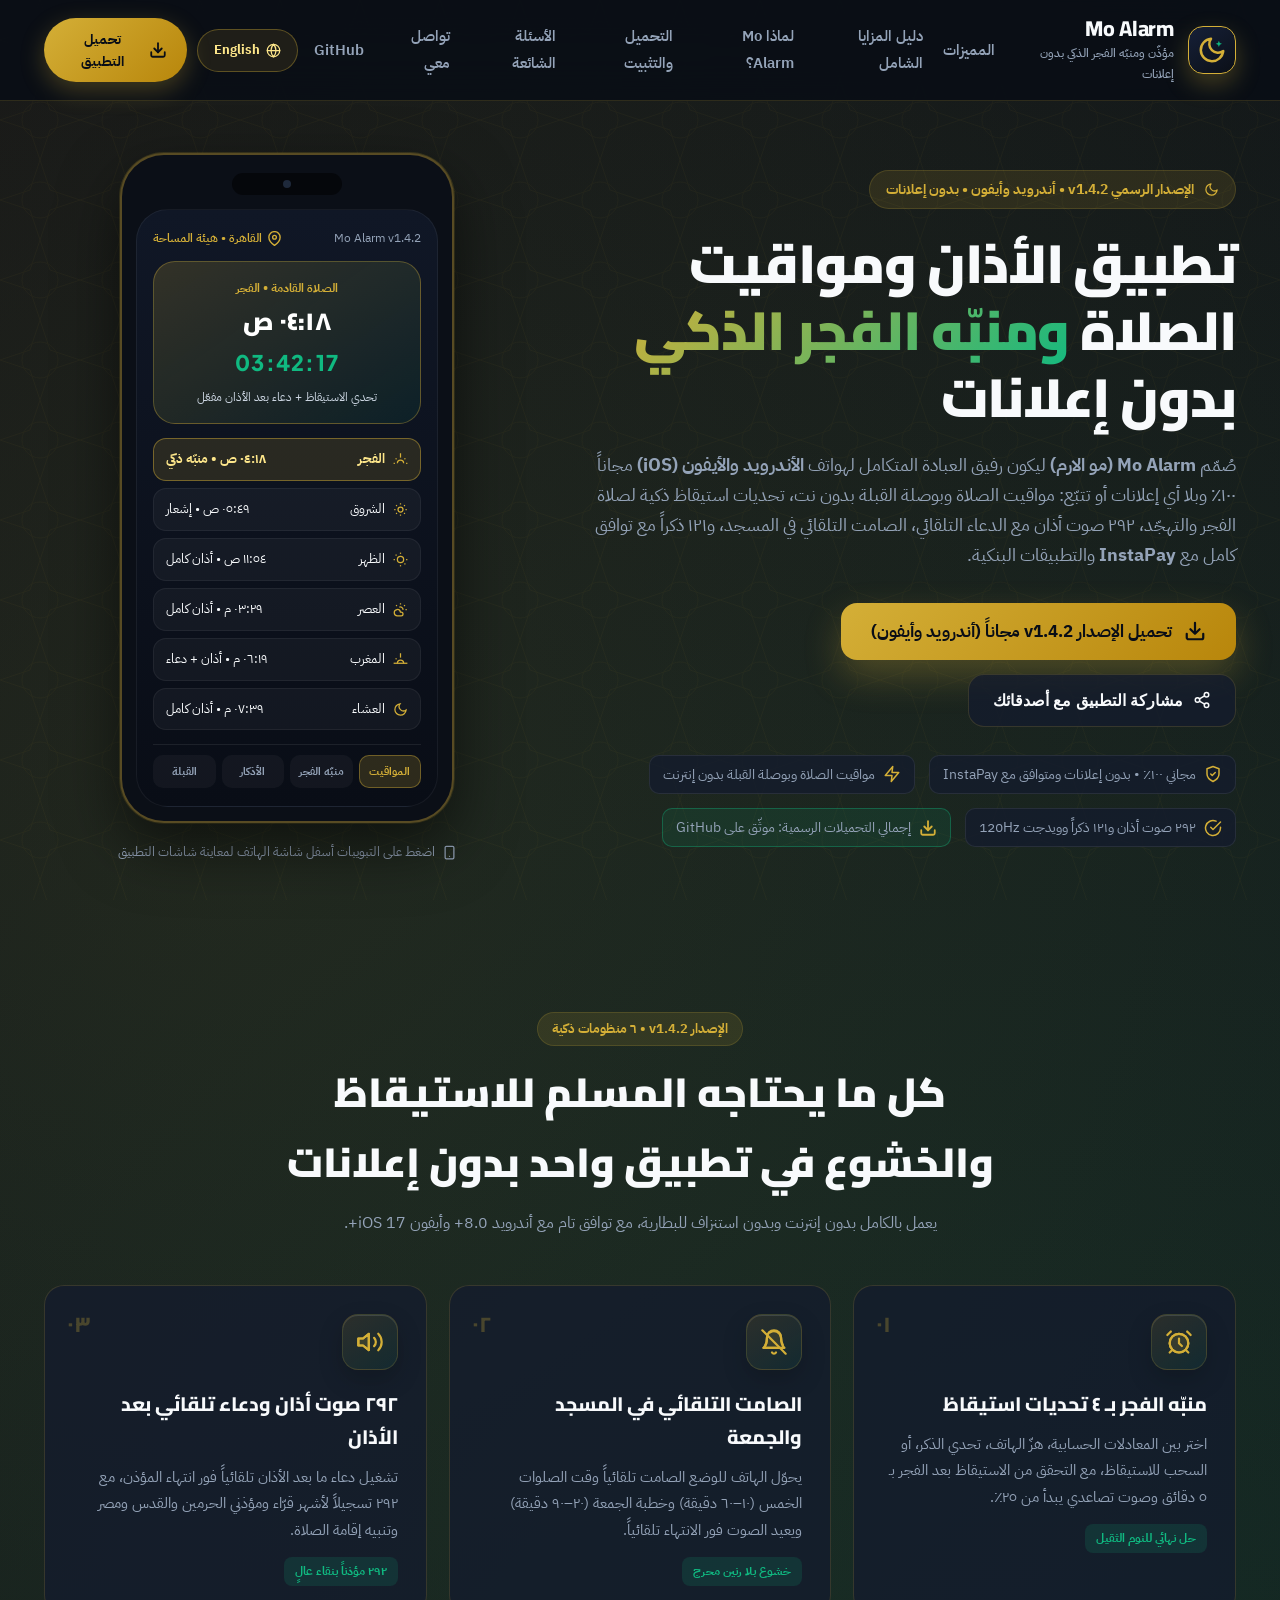
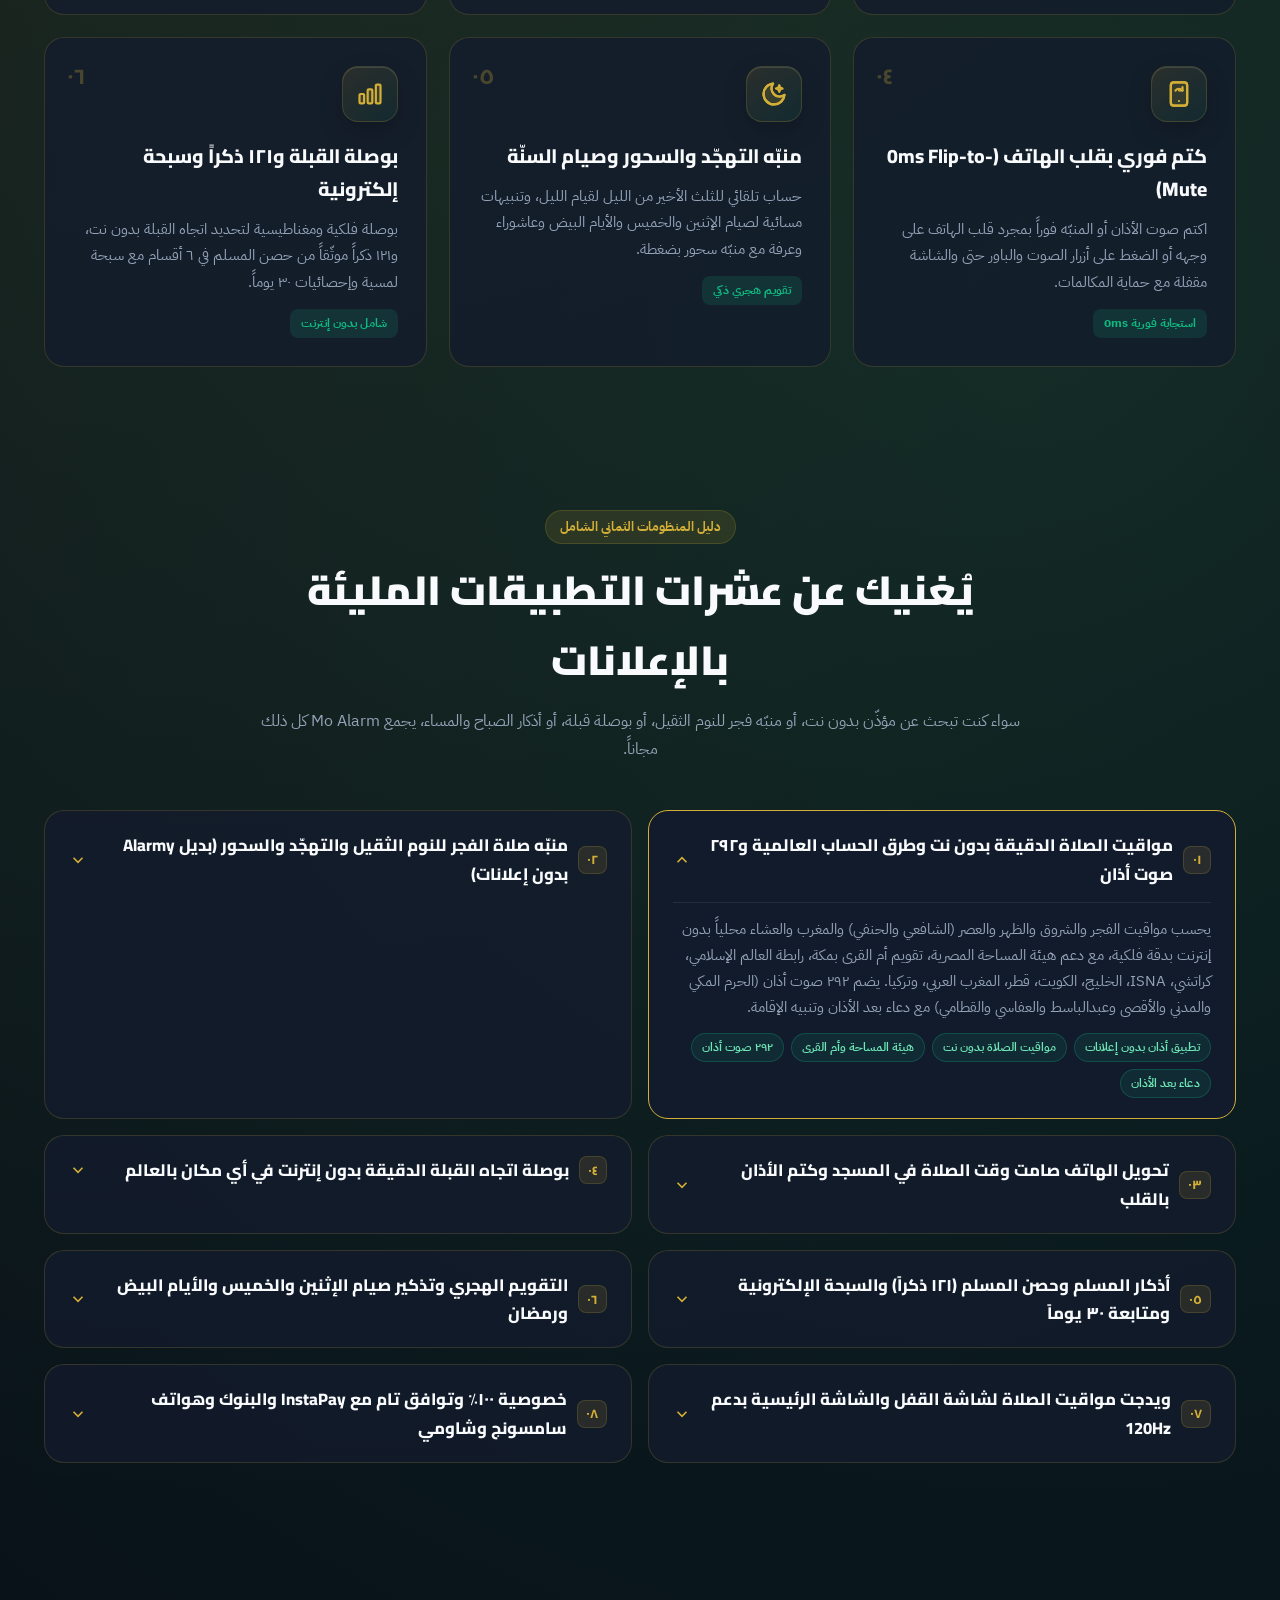
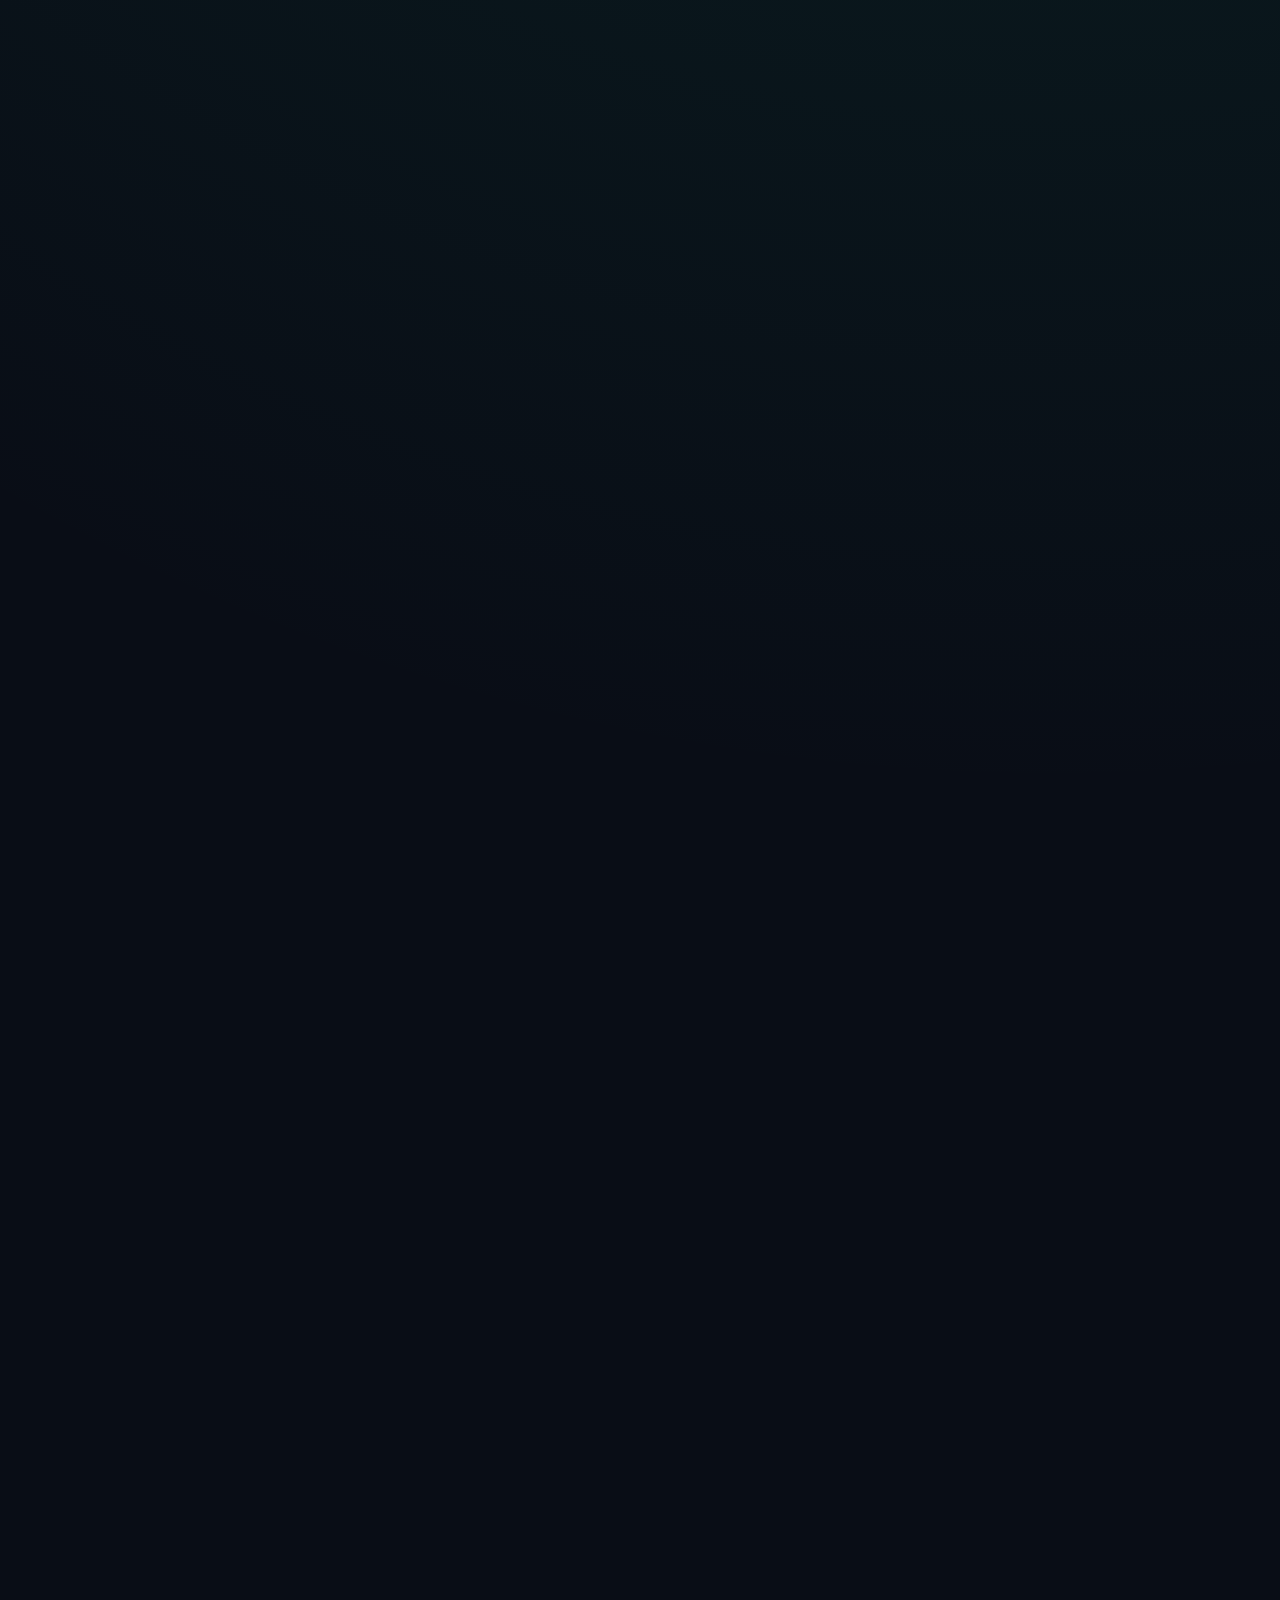
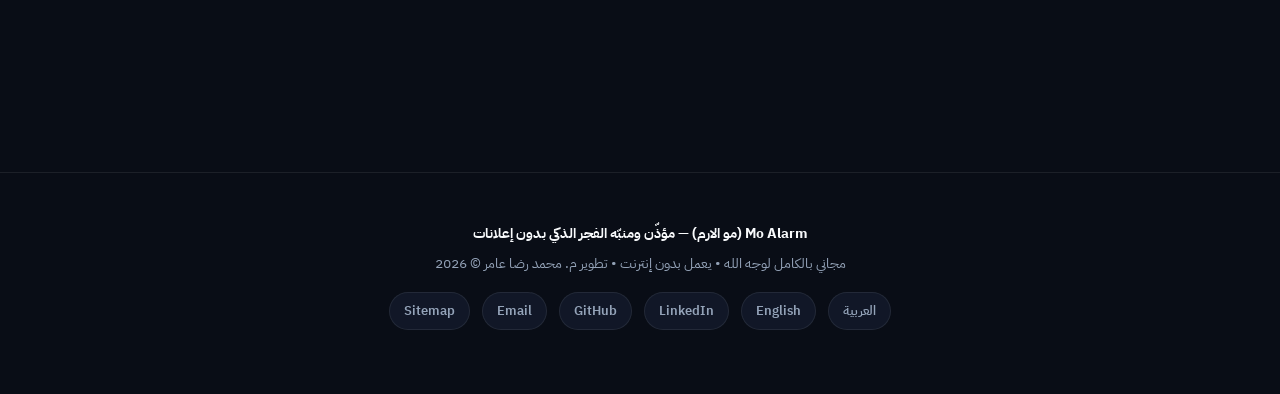
==== commit 7d67b23f: "feat(seo): add native AR/EN pages, 8 worship clusters, JSON-LD, sitemap, llms.txt & OG assets (Andro" ====
--- a/docs/index.html
+++ b/docs/index.html
@@ -3,2095 +3,249 @@
 <head>
   <meta charset="UTF-8" />
   <meta name="viewport" content="width=device-width, initial-scale=1.0" />
-  <meta http-equiv="Cache-Control" content="no-cache, no-store, must-revalidate" />
-  <meta http-equiv="Pragma" content="no-cache" />
-  <meta http-equiv="Expires" content="0" />
-  <title>Mo Alarm | مؤذّن ومنبّه الفجر الذكي — الإصدار الرسمي v1.4.2</title>
-  <meta name="description" content="تطبيق Mo Alarm للأندرويد: مواقيت صلاة فلكية دقيقة بدون إنترنت، منبّه فجر بتحديات ذكية تضمن استيقاظك، ٢٩٢ صوت أذان، صامت تلقائي في المسجد، و١٢١ ذكراً." />
+  <title>Mo Alarm (مو الارم) | تطبيق أذان ومواقيت الصلاة ومنبّه الفجر بدون إعلانات (أندرويد وأيفون)</title>
+  <meta name="description" content="حمّل تطبيق Mo Alarm (مو الارم) للأندرويد والأيفون مجاناً ١٠٠٪ وبدون إعلانات نهائياً: مواقيت الصلاة وبوصلة القبلة بدون إنترنت، ٢٩٢ صوت أذان مع دعاء تلقائي، منبّه الفجر للنوم الثقيل بـ ٤ تحديات استيقاظ، صامت تلقائي في المسجد، ١٢١ ذكراً وسبحة إلكترونية، ومتوافق مع InstaPay." />
+  <meta name="keywords" content="Mo Alarm, مو الارم, تطبيق مو الارم, تطبيق أذان بدون إعلانات, تطبيق أذان للأيفون بدون إعلانات, برنامج الاذان بدون نت, مواقيت الصلاة بدون إنترنت, منبه صلاة الفجر للنوم الثقيل, منبه الفجر الذكي, تحدي الاستيقاظ, بديل Alarmy بدون إعلانات, بديل صلاتك بدون إعلانات, تحويل الهاتف صامت وقت الصلاة, صامت تلقائي في المسجد, بوصلة القبلة بدون نت, أذكار الصباح والمساء بدون إعلانات, حصن المسلم بدون نت, سبحة إلكترونية, منبه قيام الليل والثلث الأخير, تذكير صيام الإثنين والخميس والأيام البيض, ويدجت مواقيت الصلاة لشاشة القفل, تطبيق أذان متوافق مع إنستا باي InstaPay" />
+  <meta name="author" content="Mohamed Reda Amer" />
+  <meta name="robots" content="index, follow, max-image-preview:large, max-snippet:-1, max-video-preview:-1" />
   <meta name="theme-color" content="#090D16" />
+  <link rel="canonical" href="https://mohamedredaaa.github.io/mo-alarm/" />
+  <link rel="alternate" hreflang="ar" href="https://mohamedredaaa.github.io/mo-alarm/" />
+  <link rel="alternate" hreflang="en" href="https://mohamedredaaa.github.io/mo-alarm/en/" />
+  <link rel="alternate" hreflang="x-default" href="https://mohamedredaaa.github.io/mo-alarm/" />
+  <link rel="icon" type="image/png" sizes="512x512" href="https://mohamedredaaa.github.io/mo-alarm/icon-512.png" />
+  <link rel="apple-touch-icon" href="https://mohamedredaaa.github.io/mo-alarm/icon-512.png" />
+  <link rel="manifest" href="/mo-alarm/manifest.webmanifest" />
   <meta property="og:type" content="website" />
+  <meta property="og:site_name" content="Mo Alarm" />
+  <meta property="og:title" content="Mo Alarm (مو الارم) | تطبيق أذان ومواقيت الصلاة ومنبّه الفجر بدون إعلانات (أندرويد وأيفون)" />
+  <meta property="og:description" content="حمّل تطبيق Mo Alarm (مو الارم) للأندرويد والأيفون مجاناً ١٠٠٪ وبدون إعلانات نهائياً: مواقيت الصلاة وبوصلة القبلة بدون إنترنت، ٢٩٢ صوت أذان مع دعاء تلقائي، منبّه الفجر للنوم الثقيل بـ ٤ تحديات استيقاظ، صامت تلقائي في المسجد، ١٢١ ذكراً وسبحة إلكترونية، ومتوافق مع InstaPay." />
   <meta property="og:url" content="https://mohamedredaaa.github.io/mo-alarm/" />
-  <meta property="og:title" content="Mo Alarm — مؤذّن ومنبّه الفجر الذكي للأندرويد" />
-  <meta property="og:description" content="مواقيت صلاة فلكية بدون إنترنت، منبّه فجر بـ ٤ تحديات ذكية، ٢٩٢ صوت أذان، صامت تلقائي في المسجد، و١٢١ ذكراً. مجاني ١٠٠٪ وبدون إعلانات." />
+  <meta property="og:image" content="https://mohamedredaaa.github.io/mo-alarm/og-banner.png" />
+  <meta property="og:image:width" content="1200" />
+  <meta property="og:image:height" content="630" />
+  <meta property="og:image:alt" content="Mo Alarm — 100% Free Ad-Free Offline Prayer Times & Smart Fajr Alarm App" />
+  <meta property="og:locale" content="ar_AR" />
+  <meta property="og:locale:alternate" content="en_US" />
   <meta name="twitter:card" content="summary_large_image" />
-  <meta name="twitter:title" content="Mo Alarm — Smart Prayer & Fajr Wake-Up Companion" />
-  <meta name="twitter:description" content="Offline astronomical prayer times, 4 Fajr wake-up challenges, 292 Adhan voices, Mosque auto-silent, and 121 Adhkar. 100% Free & Ad-Free." />
-  <link rel="icon" type="image/svg+xml" href="data:image/svg+xml,%3Csvg xmlns='http://www.w3.org/2000/svg' viewBox='0 0 32 32'%3E%3Crect width='32' height='32' rx='9' fill='%23090D16' stroke='%23D4AF37' stroke-width='2'/%3E%3Cpath d='M23.5 17.2A7.8 7.8 0 1 1 14.8 8.5a6 6 0 0 0 8.7 8.7z' fill='none' stroke='%23D4AF37' stroke-width='2' stroke-linecap='round'/%3E%3Cpath d='M20.5 8L21.2 9.8L23 10.5L21.2 11.2L20.5 13L19.8 11.2L18 10.5L19.8 9.8Z' fill='%2310B981'/%3E%3C/svg%3E" />
+  <meta name="twitter:title" content="Mo Alarm (مو الارم) | تطبيق أذان ومواقيت الصلاة ومنبّه الفجر بدون إعلانات (أندرويد وأيفون)" />
+  <meta name="twitter:description" content="حمّل تطبيق Mo Alarm (مو الارم) للأندرويد والأيفون مجاناً ١٠٠٪ وبدون إعلانات نهائياً: مواقيت الصلاة وبوصلة القبلة بدون إنترنت، ٢٩٢ صوت أذان مع دعاء تلقائي، منبّه الفجر للنوم الثقيل بـ ٤ تحديات استيقاظ، صامت تلقائي في المسجد، ١٢١ ذكراً وسبحة إلكترونية، ومتوافق مع InstaPay." />
+  <meta name="twitter:image" content="https://mohamedredaaa.github.io/mo-alarm/og-banner.png" />
   <link rel="preconnect" href="https://fonts.googleapis.com" />
   <link rel="preconnect" href="https://fonts.gstatic.com" crossorigin />
-  <link href="https://fonts.googleapis.com/css2?family=Cairo:wght@400;500;600;700;800;900&family=IBM+Plex+Sans+Arabic:wght@400;500;600;700&family=Plus+Jakarta+Sans:wght@500;600;700;800&display=swap" rel="stylesheet" />
-  <style>
-    :root {
-      --bg-primary: #090D16;
-      --bg-secondary: #111827;
-      --bg-card: rgba(20, 28, 46, 0.78);
-      --bg-card-solid: #141C2E;
-      --text-primary: #F8FAFC;
-      --text-secondary: #94A3B8;
-      --text-muted: #64748B;
-      --accent: #D4AF37;
-      --accent-glow: rgba(212, 175, 55, 0.28);
-      --accent-soft: rgba(212, 175, 55, 0.12);
-      --accent-2: #10B981;
-      --accent-2-soft: rgba(16, 185, 129, 0.14);
-      --border: rgba(212, 175, 55, 0.18);
-      --border-subtle: rgba(255, 255, 255, 0.08);
-      --radius-xl: 28px;
-      --radius-lg: 20px;
-      --radius-md: 14px;
-      --shadow-luxury: 0 24px 60px rgba(0, 0, 0, 0.55), 0 0 0 1px var(--border);
-      --font-sans: 'IBM Plex Sans Arabic', 'Cairo', 'Plus Jakarta Sans', sans-serif;
-      --font-display: 'Cairo', 'IBM Plex Sans Arabic', 'Plus Jakarta Sans', sans-serif;
-    }
-
-    * {
-      box-sizing: border-box;
-      margin: 0;
-      padding: 0;
-    }
-
-    html {
-      scroll-behavior: smooth;
-    }
-
-    body {
-      font-family: var(--font-sans);
-      background-color: var(--bg-primary);
-      color: var(--text-primary);
-      line-height: 1.7;
-      overflow-x: hidden;
-      background-image:
-        radial-gradient(circle at 18% 12%, var(--accent-soft), transparent 38%),
-        radial-gradient(circle at 82% 28%, var(--accent-2-soft), transparent 42%);
-    }
-
-    /* Geometric Subtle Background Pattern */
-    .islamic-grid-overlay {
-      position: fixed;
-      inset: 0;
-      pointer-events: none;
-      z-index: 0;
-      opacity: 0.045;
-      background-image: url("data:image/svg+xml,%3Csvg width='80' height='80' viewBox='0 0 80 80' xmlns='http://www.w3.org/2000/svg'%3E%3Cg fill='none' stroke='%23D4AF37' stroke-width='1'%3E%3Cpath d='M40 0L50 30L80 40L50 50L40 80L30 50L0 40L30 30Z'/%3E%3Ccircle cx='40' cy='40' r='18'/%3E%3C/g%3E%3C/svg%3E");
-    }
-
-    .ico {
-      width: 18px;
-      height: 18px;
-      flex-shrink: 0;
-      display: inline-block;
-      vertical-align: middle;
-    }
-
-    .ico-sm {
-      width: 15px;
-      height: 15px;
-      flex-shrink: 0;
-      display: inline-block;
-      vertical-align: middle;
-    }
-
-    /* Sticky Main Navigation */
-    .navbar-wrap {
-      position: sticky;
-      top: 0;
-      z-index: 100;
-      backdrop-filter: blur(20px);
-      -webkit-backdrop-filter: blur(20px);
-      background: rgba(9, 13, 22, 0.86);
-      border-bottom: 1px solid var(--border);
-    }
-
-    .navbar {
-      max-width: 1240px;
-      margin: 0 auto;
-      padding: 16px 24px;
-      display: flex;
-      align-items: center;
-      justify-content: space-between;
-      gap: 16px;
-    }
-
-    .brand {
-      display: flex;
-      align-items: center;
-      gap: 14px;
-      text-decoration: none;
-      color: var(--text-primary);
-    }
-
-    .brand-icon {
-      width: 48px;
-      height: 48px;
-      border-radius: 15px;
-      background: linear-gradient(145deg, #162038, #0B0F17);
-      border: 1.5px solid var(--accent);
-      display: grid;
-      place-items: center;
-      box-shadow: 0 10px 25px var(--accent-glow);
-      flex-shrink: 0;
-    }
-
-    .brand-title {
-      font-family: var(--font-display);
-      font-weight: 800;
-      font-size: 1.35rem;
-      line-height: 1.2;
-      letter-spacing: -0.01em;
-    }
-
-    .brand-subtitle {
-      font-size: 0.78rem;
-      color: var(--text-secondary);
-      font-weight: 500;
-    }
-
-    .nav-links {
-      display: flex;
-      align-items: center;
-      gap: 24px;
-      list-style: none;
-    }
-
-    .nav-links a {
-      text-decoration: none;
-      color: var(--text-secondary);
-      font-weight: 600;
-      font-size: 0.94rem;
-      transition: color 0.2s ease;
-    }
-
-    .nav-links a:hover {
-      color: var(--accent);
-    }
-
-    .nav-actions {
-      display: flex;
-      align-items: center;
-      gap: 10px;
-    }
-
-    .lang-toggle-btn {
-      border: 1px solid rgba(212, 175, 55, 0.35);
-      background: rgba(212, 175, 55, 0.1);
-      color: #FDE68A;
-      font-family: var(--font-sans);
-      font-size: 0.84rem;
-      font-weight: 800;
-      padding: 9px 16px;
-      border-radius: 999px;
-      cursor: pointer;
-      transition: all 0.2s ease;
-      display: inline-flex;
-      align-items: center;
-      gap: 6px;
-    }
-
-    .lang-toggle-btn:hover {
-      background: var(--accent);
-      color: #090D16;
-    }
-
-    .nav-cta {
-      display: inline-flex;
-      align-items: center;
-      gap: 8px;
-      background: linear-gradient(135deg, var(--accent), #B8860B);
-      color: #090D16;
-      font-weight: 800;
-      font-size: 0.9rem;
-      padding: 10px 20px;
-      border-radius: 999px;
-      text-decoration: none;
-      box-shadow: 0 8px 24px var(--accent-glow);
-      transition: transform 0.2s ease, box-shadow 0.2s ease;
-    }
-
-    .nav-cta:hover {
-      transform: translateY(-2px);
-    }
-
-    /* Container */
-    .container {
-      position: relative;
-      z-index: 5;
-      max-width: 1240px;
-      margin: 0 auto;
-      padding: 0 24px;
-    }
-
-    /* HERO SECTION */
-    .hero {
-      padding: 52px 0 76px;
-      display: grid;
-      grid-template-columns: 1.15fr 0.85fr;
-      gap: 48px;
-      align-items: center;
-    }
-
-    .hero-eyebrow {
-      display: inline-flex;
-      align-items: center;
-      gap: 10px;
-      padding: 7px 16px;
-      border-radius: 999px;
-      background: var(--accent-soft);
-      border: 1px solid var(--border);
-      color: var(--accent);
-      font-size: 0.86rem;
-      font-weight: 700;
-      margin-bottom: 22px;
-    }
-
-    .hero-title {
-      font-family: var(--font-display);
-      font-size: clamp(2.2rem, 4.4vw, 3.65rem);
-      font-weight: 900;
-      line-height: 1.22;
-      margin-bottom: 20px;
-      letter-spacing: -0.02em;
-    }
-
-    .hero-title .gold-highlight {
-      background: linear-gradient(135deg, var(--accent), var(--accent-2));
-      -webkit-background-clip: text;
-      -webkit-text-fill-color: transparent;
-    }
-
-    .hero-lead {
-      font-size: 1.14rem;
-      color: var(--text-secondary);
-      margin-bottom: 32px;
-      max-width: 640px;
-    }
-
-    .hero-actions {
-      display: flex;
-      align-items: center;
-      gap: 14px;
-      flex-wrap: wrap;
-      margin-bottom: 28px;
-    }
-
-    .btn-primary-download {
-      display: inline-flex;
-      align-items: center;
-      gap: 12px;
-      background: linear-gradient(135deg, var(--accent), #B8860B);
-      color: #090D16;
-      font-family: var(--font-display);
-      font-weight: 800;
-      font-size: 1.06rem;
-      padding: 16px 30px;
-      border-radius: 16px;
-      text-decoration: none;
-      box-shadow: 0 16px 36px var(--accent-glow);
-      transition: transform 0.22s ease, box-shadow 0.22s ease;
-    }
-
-    .btn-primary-download:hover {
-      transform: translateY(-3px);
-      box-shadow: 0 22px 44px var(--accent-glow);
-    }
-
-    .btn-secondary-action {
-      display: inline-flex;
-      align-items: center;
-      gap: 10px;
-      background: var(--bg-card);
-      color: var(--text-primary);
-      border: 1px solid var(--border);
-      font-weight: 700;
-      font-size: 0.98rem;
-      padding: 16px 24px;
-      border-radius: 16px;
-      text-decoration: none;
-      cursor: pointer;
-      transition: all 0.2s ease;
-    }
-
-    .btn-secondary-action:hover {
-      border-color: var(--accent);
-      background: var(--accent-soft);
-    }
-
-    .hero-trust-strip {
-      display: flex;
-      align-items: center;
-      gap: 16px;
-      flex-wrap: wrap;
-      font-size: 0.85rem;
-      color: var(--text-secondary);
-    }
-
-    .trust-pill {
-      display: inline-flex;
-      align-items: center;
-      gap: 8px;
-      padding: 7px 13px;
-      border-radius: 10px;
-      background: var(--bg-card);
-      border: 1px solid var(--border-subtle);
-    }
-
-    .trust-pill svg {
-      color: var(--accent);
-    }
-
-    /* Interactive Coded Phone Mockup Showcase */
-    .phone-showcase-wrap {
-      display: flex;
-      flex-direction: column;
-      align-items: center;
-      gap: 18px;
-    }
-
-    .phone-frame {
-      width: 334px;
-      max-width: 100%;
-      background: #0B0F17;
-      color: #F8FAFC;
-      border-radius: 44px;
-      padding: 14px;
-      border: 2px solid rgba(212, 175, 55, 0.38);
-      box-shadow: var(--shadow-luxury);
-      position: relative;
-    }
-
-    .phone-notch {
-      width: 110px;
-      height: 22px;
-      background: #05070B;
-      border-radius: 999px;
-      margin: 4px auto 14px;
-      display: flex;
-      align-items: center;
-      justify-content: center;
-      gap: 8px;
-    }
-
-    .phone-notch-cam {
-      width: 8px;
-      height: 8px;
-      border-radius: 50%;
-      background: #1E293B;
-    }
-
-    .phone-screen {
-      background: linear-gradient(180deg, #101726 0%, #090D16 100%);
-      border-radius: 32px;
-      padding: 18px 16px;
-      min-height: 525px;
-      display: flex;
-      flex-direction: column;
-      justify-content: space-between;
-      border: 1px solid rgba(255, 255, 255, 0.06);
-    }
-
-    .screen-view {
-      display: none;
-      animation: fadeIn 0.28s ease;
-    }
-
-    .screen-view.active {
-      display: block;
-    }
-
-    @keyframes fadeIn {
-      from { opacity: 0; transform: translateY(6px); }
-      to { opacity: 1; transform: translateY(0); }
-    }
-
-    .mock-status-row {
-      display: flex;
-      justify-content: space-between;
-      align-items: center;
-      font-size: 0.75rem;
-      color: #94A3B8;
-      margin-bottom: 12px;
-    }
-
-    .mock-loc-badge {
-      display: inline-flex;
-      align-items: center;
-      gap: 5px;
-      color: #D4AF37;
-      font-weight: 600;
-    }
-
-    .mock-hero-card {
-      background: linear-gradient(145deg, rgba(212, 175, 55, 0.18), rgba(16, 185, 129, 0.08));
-      border: 1px solid rgba(212, 175, 55, 0.35);
-      border-radius: 22px;
-      padding: 16px;
-      text-align: center;
-      margin-bottom: 14px;
-    }
-
-    .mock-next-label {
-      font-size: 0.76rem;
-      color: #D4AF37;
-      font-weight: 700;
-    }
-
-    .mock-next-prayer {
-      font-family: var(--font-display);
-      font-size: 1.55rem;
-      font-weight: 900;
-      color: #FFFFFF;
-      margin: 2px 0;
-    }
-
-    .mock-countdown {
-      font-family: 'Plus Jakarta Sans', monospace;
-      font-size: 1.35rem;
-      font-weight: 800;
-      color: #10B981;
-      letter-spacing: 0.06em;
-    }
-
-    .mock-prayer-list {
-      display: flex;
-      flex-direction: column;
-      gap: 7px;
-    }
-
-    .mock-prayer-row {
-      display: flex;
-      align-items: center;
-      justify-content: space-between;
-      padding: 9px 12px;
-      border-radius: 13px;
-      background: rgba(255, 255, 255, 0.04);
-      border: 1px solid rgba(255, 255, 255, 0.06);
-      font-size: 0.84rem;
-    }
-
-    .mock-row-label {
-      display: inline-flex;
-      align-items: center;
-      gap: 8px;
-    }
-
-    .mock-row-label svg {
-      color: #D4AF37;
-    }
-
-    .mock-prayer-row.active-row {
-      background: rgba(212, 175, 55, 0.14);
-      border-color: rgba(212, 175, 55, 0.45);
-      color: #FDE68A;
-      font-weight: 700;
-    }
-
-    .phone-bottom-tabs {
-      display: grid;
-      grid-template-columns: repeat(4, 1fr);
-      gap: 6px;
-      margin-top: 14px;
-      padding-top: 10px;
-      border-top: 1px solid rgba(255, 255, 255, 0.08);
-    }
-
-    .phone-tab-btn {
-      background: rgba(255, 255, 255, 0.04);
-      border: 1px solid transparent;
-      color: #94A3B8;
-      border-radius: 10px;
-      padding: 7px 4px;
-      font-family: var(--font-sans);
-      font-size: 0.7rem;
-      font-weight: 700;
-      cursor: pointer;
-      transition: all 0.2s ease;
-    }
-
-    .phone-tab-btn.active {
-      background: rgba(212, 175, 55, 0.18);
-      border-color: rgba(212, 175, 55, 0.4);
-      color: #D4AF37;
-    }
-
-    /* Section Headers */
-    .section {
-      padding: 72px 0;
-    }
-
-    .section-header {
-      text-align: center;
-      max-width: 720px;
-      margin: 0 auto 48px;
-    }
-
-    .section-tag {
-      display: inline-block;
-      padding: 5px 14px;
-      border-radius: 999px;
-      background: var(--accent-soft);
-      color: var(--accent);
-      border: 1px solid var(--border);
-      font-size: 0.82rem;
-      font-weight: 700;
-      margin-bottom: 12px;
-    }
-
-    .section-title {
-      font-family: var(--font-display);
-      font-size: clamp(1.75rem, 3.2vw, 2.55rem);
-      font-weight: 900;
-      margin-bottom: 12px;
-    }
-
-    .section-subtitle {
-      color: var(--text-secondary);
-      font-size: 1.02rem;
-    }
-
-    /* Features Grid */
-    .features-grid {
-      display: grid;
-      grid-template-columns: repeat(3, 1fr);
-      gap: 22px;
-    }
-
-    .feature-card {
-      background: var(--bg-card);
-      border: 1px solid var(--border);
-      border-radius: var(--radius-lg);
-      padding: 28px;
-      transition: transform 0.24s ease, border-color 0.24s ease;
-      position: relative;
-      overflow: hidden;
-    }
-
-    .feature-card:hover {
-      transform: translateY(-4px);
-      border-color: var(--accent);
-    }
-
-    .feature-num {
-      position: absolute;
-      top: 20px;
-      inset-inline-end: 22px;
-      font-family: var(--font-display);
-      font-size: 1.35rem;
-      font-weight: 800;
-      color: var(--accent);
-      opacity: 0.28;
-    }
-
-    /* High-Precision Luxury Vector Icon Container */
-    .feature-icon {
-      width: 56px;
-      height: 56px;
-      border-radius: 16px;
-      background: linear-gradient(145deg, var(--accent-soft), rgba(16, 185, 129, 0.08));
-      border: 1.5px solid var(--border);
-      display: grid;
-      place-items: center;
-      color: var(--accent);
-      margin-bottom: 18px;
-      box-shadow: 0 10px 24px rgba(0, 0, 0, 0.18), inset 0 1px 0 rgba(255, 255, 255, 0.12);
-    }
-
-    .feature-icon svg {
-      width: 28px;
-      height: 28px;
-    }
-
-    .feature-title {
-      font-family: var(--font-display);
-      font-size: 1.22rem;
-      font-weight: 800;
-      margin-bottom: 10px;
-    }
-
-    .feature-desc {
-      color: var(--text-secondary);
-      font-size: 0.94rem;
-      line-height: 1.75;
-    }
-
-    .feature-badge {
-      display: inline-block;
-      margin-top: 14px;
-      padding: 4px 11px;
-      border-radius: 8px;
-      font-size: 0.76rem;
-      font-weight: 700;
-      background: var(--accent-2-soft);
-      color: var(--accent-2);
-    }
-
-    /* Comparison / Why Mo Alarm Section */
-    .comparison-box {
-      background: var(--bg-card);
-      border: 1px solid var(--border);
-      border-radius: var(--radius-xl);
-      padding: 38px;
-      box-shadow: var(--shadow-luxury);
-    }
-
-    .comparison-table {
-      width: 100%;
-      border-collapse: collapse;
-      margin-top: 16px;
-    }
-
-    .comparison-table th,
-    .comparison-table td {
-      padding: 16px 18px;
-      text-align: start;
-      border-bottom: 1px solid var(--border-subtle);
-      font-size: 0.95rem;
-    }
-
-    .comparison-table th {
-      color: var(--accent);
-      font-weight: 800;
-      font-size: 1rem;
-    }
-
-    .check-yes {
-      color: var(--accent-2);
-      font-weight: 800;
-    }
-
-    .check-no {
-      color: var(--text-muted);
-    }
-
-    /* Installation & Download Card */
-    .download-cta-banner {
-      background: linear-gradient(135deg, var(--bg-secondary), var(--bg-card-solid));
-      border: 2px solid var(--border);
-      border-radius: var(--radius-xl);
-      padding: 48px 40px;
-      display: grid;
-      grid-template-columns: 1.3fr 0.7fr;
-      gap: 36px;
-      align-items: center;
-      box-shadow: var(--shadow-luxury);
-    }
-
-    .steps-list {
-      display: grid;
-      grid-template-columns: repeat(3, 1fr);
-      gap: 14px;
-      margin-top: 24px;
-    }
-
-    .step-item {
-      background: var(--bg-primary);
-      border: 1px solid var(--border-subtle);
-      border-radius: var(--radius-md);
-      padding: 16px;
-    }
-
-    .step-num {
-      display: inline-flex;
-      width: 28px;
-      height: 28px;
-      border-radius: 50%;
-      background: var(--accent-soft);
-      color: var(--accent);
-      font-weight: 800;
-      font-size: 0.85rem;
-      align-items: center;
-      justify-content: center;
-      margin-bottom: 8px;
-    }
-
-    .qr-card {
-      background: var(--bg-primary);
-      border: 1px solid var(--border);
-      border-radius: var(--radius-lg);
-      padding: 26px;
-      text-align: center;
-    }
-
-    .sha-box {
-      margin-top: 14px;
-      padding: 10px 14px;
-      border-radius: 10px;
-      background: rgba(0, 0, 0, 0.25);
-      border: 1px solid var(--border-subtle);
-      font-family: monospace;
-      font-size: 0.75rem;
-      color: var(--text-secondary);
-      word-break: break-all;
-      direction: ltr;
-      text-align: left;
-    }
-
-    footer {
-      padding: 48px 0 64px;
-      border-top: 1px solid var(--border-subtle);
-      text-align: center;
-      color: var(--text-secondary);
-      font-size: 0.9rem;
-    }
-
-    /* Contact / Developer Section */
-    .contact-card {
-      background: linear-gradient(145deg, rgba(17, 24, 39, 0.92), rgba(20, 28, 46, 0.88));
-      border: 1px solid var(--border);
-      border-radius: var(--radius-xl);
-      padding: 44px 38px;
-      box-shadow: var(--shadow-luxury);
-      text-align: center;
-      position: relative;
-      overflow: hidden;
-    }
-
-    .dev-badge {
-      display: inline-flex;
-      align-items: center;
-      gap: 10px;
-      padding: 6px 16px;
-      border-radius: 999px;
-      background: var(--accent-soft);
-      border: 1px solid var(--border);
-      color: var(--accent);
-      font-size: 0.84rem;
-      font-weight: 700;
-      margin-bottom: 14px;
-    }
-
-    .contact-grid {
-      display: grid;
-      grid-template-columns: repeat(4, 1fr);
-      gap: 16px;
-      margin-top: 30px;
-    }
-
-    .contact-link-item {
-      display: flex;
-      flex-direction: column;
-      align-items: center;
-      justify-content: center;
-      gap: 10px;
-      padding: 22px 16px;
-      border-radius: var(--radius-lg);
-      background: rgba(9, 13, 22, 0.72);
-      border: 1px solid var(--border-subtle);
-      text-decoration: none;
-      color: var(--text-primary);
-      transition: transform 0.22s ease, border-color 0.22s ease, background 0.22s ease;
-    }
-
-    .contact-link-item:hover {
-      transform: translateY(-4px);
-      border-color: var(--accent);
-      background: rgba(212, 175, 55, 0.08);
-    }
-
-    .contact-icon-box {
-      width: 48px;
-      height: 48px;
-      border-radius: 14px;
-      background: linear-gradient(145deg, var(--accent-soft), rgba(16, 185, 129, 0.08));
-      border: 1px solid var(--border);
-      display: grid;
-      place-items: center;
-      color: var(--accent);
-    }
-
-    .contact-icon-box svg {
-      width: 24px;
-      height: 24px;
-    }
-
-    .contact-platform {
-      font-family: var(--font-display);
-      font-weight: 800;
-      font-size: 1rem;
-      color: var(--text-primary);
-    }
-
-    .contact-handle {
-      font-size: 0.8rem;
-      color: var(--text-secondary);
-      direction: ltr;
-    }
-
-    .footer-social-row {
-      display: flex;
-      align-items: center;
-      justify-content: center;
-      gap: 12px;
-      flex-wrap: wrap;
-      margin-top: 16px;
-    }
-
-    .footer-social-pill {
-      display: inline-flex;
-      align-items: center;
-      gap: 7px;
-      padding: 7px 14px;
-      border-radius: 999px;
-      background: var(--bg-card);
-      border: 1px solid var(--border-subtle);
-      color: var(--text-secondary);
-      text-decoration: none;
-      font-size: 0.82rem;
-      font-weight: 600;
-      transition: all 0.2s ease;
-    }
-
-    .footer-social-pill:hover {
-      border-color: var(--accent);
-      color: var(--accent);
-    }
-
-    /* What's New Changelog Box */
-    .changelog-box {
-      margin-top: 22px;
-      padding: 16px 20px;
-      border-radius: var(--radius-md);
-      background: rgba(9, 13, 22, 0.72);
-      border: 1px solid var(--border);
-      text-align: start;
-    }
-
-    .changelog-header {
-      display: flex;
-      align-items: center;
-      justify-content: space-between;
-      gap: 10px;
-      margin-bottom: 8px;
-      font-weight: 800;
-      font-size: 0.9rem;
-      color: var(--accent);
-    }
-
-    .changelog-list {
-      margin: 0;
-      padding-inline-start: 18px;
-      font-size: 0.85rem;
-      color: var(--text-secondary);
-      line-height: 1.7;
-    }
-
-    /* FAQ Accordion Section */
-    .faq-grid {
-      display: grid;
-      grid-template-columns: repeat(2, 1fr);
-      gap: 16px;
-    }
-
-    .faq-item {
-      background: var(--bg-card);
-      border: 1px solid var(--border);
-      border-radius: var(--radius-lg);
-      padding: 20px 24px;
-      transition: border-color 0.2s ease;
-    }
-
-    .faq-item[open] {
-      border-color: var(--accent);
-      background: rgba(20, 28, 46, 0.94);
-    }
-
-    .faq-item summary {
-      font-family: var(--font-display);
-      font-weight: 800;
-      font-size: 1.02rem;
-      color: var(--text-primary);
-      cursor: pointer;
-      list-style: none;
-      display: flex;
-      align-items: center;
-      justify-content: space-between;
-      gap: 12px;
-    }
-
-    .faq-item summary::-webkit-details-marker {
-      display: none;
-    }
-
-    .faq-chevron {
-      width: 18px;
-      height: 18px;
-      color: var(--accent);
-      flex-shrink: 0;
-      transition: transform 0.22s ease;
-    }
-
-    .faq-item[open] .faq-chevron {
-      transform: rotate(180deg);
-    }
-
-    .faq-answer {
-      margin-top: 12px;
-      padding-top: 12px;
-      border-top: 1px solid var(--border-subtle);
-      color: var(--text-secondary);
-      font-size: 0.9rem;
-      line-height: 1.75;
-    }
-
-    /* Floating Sticky Mobile Bottom CTA Bar */
-    .mobile-sticky-bar {
-      position: fixed;
-      bottom: 12px;
-      inset-inline: 12px;
-      max-width: calc(100vw - 24px);
-      z-index: 95;
-      background: rgba(14, 20, 34, 0.96);
-      backdrop-filter: blur(18px);
-      -webkit-backdrop-filter: blur(18px);
-      border: 1.5px solid var(--accent);
-      border-radius: 18px;
-      padding: 8px 12px;
-      display: none;
-      align-items: center;
-      justify-content: space-between;
-      gap: 10px;
-      box-shadow: 0 18px 42px rgba(0, 0, 0, 0.85);
-      transform: translateY(140%);
-      transition: transform 0.3s cubic-bezier(0.22, 1, 0.36, 1);
-    }
-
-    .mobile-sticky-bar.visible {
-      transform: translateY(0);
-    }
-
-    .sticky-info-group {
-      display: flex;
-      align-items: center;
-      gap: 8px;
-      min-width: 0;
-      flex: 1;
-      overflow: hidden;
-    }
-
-    .sticky-icon {
-      width: 32px;
-      height: 32px;
-      border-radius: 9px;
-      box-shadow: none;
-      flex-shrink: 0;
-    }
-
-    .sticky-text-wrap {
-      min-width: 0;
-      flex: 1;
-      overflow: hidden;
-      display: flex;
-      flex-direction: column;
-      line-height: 1.25;
-    }
-
-    .sticky-title-row {
-      display: flex;
-      align-items: center;
-      gap: 6px;
-      min-width: 0;
-      overflow: hidden;
-    }
-
-    .sticky-app-name {
-      font-weight: 800;
-      font-size: 0.84rem;
-      color: var(--text-primary);
-      white-space: nowrap;
-    }
-
-    .sticky-ver-badge {
-      font-size: 0.68rem;
-      font-weight: 700;
-      color: #090D16;
-      background: var(--accent);
-      padding: 1px 6px;
-      border-radius: 999px;
-      white-space: nowrap;
-      flex-shrink: 0;
-    }
-
-    .sticky-sub-text {
-      font-size: 0.68rem;
-      color: var(--text-secondary);
-      white-space: nowrap;
-      overflow: hidden;
-      text-overflow: ellipsis;
-      margin-top: 2px;
-    }
-
-    .sticky-download-btn {
-      padding: 8px 14px;
-      font-size: 0.82rem;
-      flex-shrink: 0;
-      white-space: nowrap;
-      border-radius: 999px;
-      gap: 6px;
-    }
-
-    @media (max-width: 960px) {
-      .navbar {
-        flex-wrap: wrap;
-        padding: 12px 18px 10px;
-        gap: 8px;
-      }
-      .nav-links {
-        order: 3;
-        width: 100%;
-        justify-content: space-between;
-        gap: 6px;
-        padding-top: 9px;
-        border-top: 1px solid rgba(255, 255, 255, 0.07);
-        overflow-x: auto;
-        scrollbar-width: none;
-      }
-      .nav-links::-webkit-scrollbar {
-        display: none;
-      }
-      .nav-links a {
-        font-size: 0.78rem;
-        white-space: nowrap;
-        padding: 4px 8px;
-        border-radius: 8px;
-        background: rgba(255, 255, 255, 0.03);
-      }
-      .hero,
-      .download-cta-banner {
-        grid-template-columns: 1fr;
-        text-align: center;
-      }
-      .hero-lead {
-        margin-inline: auto;
-      }
-      .hero-actions,
-      .hero-trust-strip {
-        justify-content: center;
-      }
-      .features-grid {
-        grid-template-columns: 1fr;
-      }
-      .steps-list {
-        grid-template-columns: 1fr;
-      }
-      .contact-grid {
-        grid-template-columns: repeat(2, 1fr);
-      }
-      .faq-grid {
-        grid-template-columns: 1fr;
-      }
-    }
-
-    /* Dedicated Mobile Header & Hero Optimization */
-    @media (max-width: 640px) {
-      .container {
-        padding: 0 16px;
-      }
-      .navbar {
-        padding: 10px 14px;
-        gap: 8px;
-      }
-      .brand {
-        gap: 9px;
-        min-width: 0;
-      }
-      .brand-icon {
-        width: 38px;
-        height: 38px;
-        border-radius: 11px;
-      }
-      .brand-icon svg {
-        width: 22px;
-        height: 22px;
-      }
-      .brand-title {
-        font-size: 1.08rem;
-        white-space: nowrap;
-      }
-      .brand-subtitle {
-        display: none;
-      }
-      .nav-actions {
-        gap: 6px;
-        flex-shrink: 0;
-      }
-      .lang-toggle-btn {
-        padding: 7px 11px;
-        font-size: 0.76rem;
-        white-space: nowrap;
-      }
-      .nav-cta {
-        padding: 8px 13px;
-        font-size: 0.78rem;
-        white-space: nowrap;
-        gap: 5px;
-      }
-      .nav-cta .ico {
-        width: 15px;
-        height: 15px;
-      }
-      .hero {
-        padding: 22px 0 44px;
-        gap: 28px;
-      }
-      .hero-eyebrow {
-        font-size: 0.75rem;
-        padding: 6px 12px;
-        gap: 6px;
-        margin-bottom: 14px;
-        max-width: 100%;
-        justify-content: center;
-        line-height: 1.45;
-      }
-      .hero-title {
-        font-size: clamp(1.65rem, 6.8vw, 2.1rem);
-        line-height: 1.3;
-        margin-bottom: 14px;
-      }
-      .hero-lead {
-        font-size: 0.94rem;
-        line-height: 1.68;
-        margin-bottom: 20px;
-      }
-      .hero-actions {
-        flex-direction: column;
-        width: 100%;
-        gap: 10px;
-        margin-bottom: 20px;
-      }
-      .btn-primary-download,
-      .btn-secondary-action {
-        width: 100%;
-        justify-content: center;
-        padding: 14px 16px;
-        font-size: 0.94rem;
-        border-radius: 14px;
-      }
-      .hero-trust-strip {
-        display: grid;
-        grid-template-columns: 1fr;
-        gap: 8px;
-        width: 100%;
-      }
-      .trust-pill {
-        justify-content: center;
-        padding: 8px 12px;
-        font-size: 0.8rem;
-      }
-      .phone-frame {
-        width: 100%;
-        max-width: 326px;
-        border-radius: 38px;
-        padding: 11px;
-      }
-      .phone-screen {
-        border-radius: 28px;
-        padding: 14px 12px;
-        min-height: 490px;
-      }
-      .section {
-        padding: 48px 0;
-      }
-      .comparison-box,
-      .download-cta-banner,
-      .contact-card {
-        padding: 24px 18px;
-      }
-      .contact-grid {
-        grid-template-columns: 1fr;
-      }
-      .mobile-sticky-bar {
-        display: flex;
-      }
-      footer {
-        padding-bottom: 96px;
-      }
-    }
-
-    /* Platform Chooser Modal (Android APK vs iPhone IPA) */
-    .dl-modal-backdrop {
-      position: fixed;
-      inset: 0;
-      z-index: 9999;
-      background: rgba(5, 8, 15, 0.82);
-      backdrop-filter: blur(12px);
-      -webkit-backdrop-filter: blur(12px);
-      display: none;
-      align-items: center;
-      justify-content: center;
-      padding: 18px;
-      opacity: 0;
-      transition: opacity 0.2s ease;
-    }
-    .dl-modal-backdrop.open {
-      display: flex;
-      opacity: 1;
-    }
-    .dl-modal-card {
-      width: 100%;
-      max-width: 610px;
-      background: linear-gradient(165deg, #121928 0%, #0B0F19 100%);
-      border: 1px solid rgba(212, 175, 55, 0.38);
-      border-radius: 26px;
-      padding: 28px 26px 24px;
-      box-shadow: 0 28px 80px rgba(0, 0, 0, 0.72), 0 0 40px rgba(212, 175, 55, 0.12);
-      position: relative;
-      max-height: 92vh;
-      overflow-y: auto;
-    }
-    .dl-modal-close {
-      position: absolute;
-      top: 18px;
-      inset-inline-end: 18px;
-      width: 36px;
-      height: 36px;
-      border-radius: 50%;
-      border: 1px solid rgba(255, 255, 255, 0.14);
-      background: rgba(255, 255, 255, 0.05);
-      color: var(--text-secondary);
-      font-size: 1.2rem;
-      line-height: 1;
-      cursor: pointer;
-      display: inline-flex;
-      align-items: center;
-      justify-content: center;
-      transition: all 0.18s ease;
-    }
-    .dl-modal-close:hover {
-      background: rgba(212, 175, 55, 0.18);
-      color: var(--accent);
-      border-color: var(--accent);
-    }
-    .dl-platform-grid {
-      display: grid;
-      grid-template-columns: 1fr 1fr;
-      gap: 16px;
-      margin-top: 20px;
-    }
-    .dl-platform-option {
-      background: rgba(255, 255, 255, 0.03);
-      border: 1px solid rgba(255, 255, 255, 0.1);
-      border-radius: 20px;
-      padding: 20px 18px;
-      display: flex;
-      flex-direction: column;
-      justify-content: space-between;
-      gap: 12px;
-      transition: transform 0.2s ease, border-color 0.2s ease, background 0.2s ease;
-      position: relative;
-    }
-    .dl-platform-option:hover,
-    .dl-platform-option.recommended {
-      border-color: rgba(212, 175, 55, 0.55);
-      background: rgba(212, 175, 55, 0.06);
-      transform: translateY(-2px);
-    }
-    .dl-detected-pill {
-      display: none;
-      align-self: flex-start;
-      font-size: 0.72rem;
-      font-weight: 800;
-      padding: 3px 10px;
-      border-radius: 999px;
-      background: rgba(16, 185, 129, 0.16);
-      border: 1px solid rgba(16, 185, 129, 0.4);
-      color: #34D399;
-    }
-    .dl-platform-option.recommended .dl-detected-pill {
-      display: inline-flex;
-      align-items: center;
-      gap: 4px;
-    }
-    .dl-platform-icon {
-      width: 48px;
-      height: 48px;
-      border-radius: 14px;
-      display: inline-flex;
-      align-items: center;
-      justify-content: center;
-    }
-    .dl-platform-icon.android {
-      background: rgba(16, 185, 129, 0.14);
-      color: #34D399;
-      border: 1px solid rgba(16, 185, 129, 0.32);
-    }
-    .dl-platform-icon.ios {
-      background: rgba(212, 175, 55, 0.14);
-      color: #FDE68A;
-      border: 1px solid rgba(212, 175, 55, 0.35);
-    }
-    .dl-platform-btn {
-      display: inline-flex;
-      align-items: center;
-      justify-content: center;
-      gap: 8px;
-      width: 100%;
-      padding: 12px 14px;
-      border-radius: 12px;
-      font-weight: 800;
-      font-size: 0.9rem;
-      text-decoration: none;
-      transition: transform 0.18s ease, box-shadow 0.18s ease;
-    }
-    .dl-platform-btn.android {
-      background: linear-gradient(135deg, #10B981, #059669);
-      color: #06130E;
-      box-shadow: 0 8px 20px rgba(16, 185, 129, 0.25);
-    }
-    .dl-platform-btn.ios {
-      background: linear-gradient(135deg, var(--accent), #B8860B);
-      color: #090D16;
-      box-shadow: 0 8px 20px rgba(212, 175, 55, 0.25);
-    }
-    .dl-platform-btn:hover {
-      transform: translateY(-1px);
-    }
-    .qr-platform-switch {
-      display: inline-flex;
-      background: rgba(255, 255, 255, 0.05);
-      border: 1px solid rgba(255, 255, 255, 0.12);
-      border-radius: 999px;
-      padding: 3px;
-      gap: 4px;
-      margin-bottom: 12px;
-    }
-    .qr-switch-btn {
-      border: none;
-      background: transparent;
-      color: var(--text-secondary);
-      font-family: var(--font-sans);
-      font-size: 0.76rem;
-      font-weight: 800;
-      padding: 5px 12px;
-      border-radius: 999px;
-      cursor: pointer;
-      transition: all 0.18s ease;
-    }
-    .qr-switch-btn.active {
-      background: var(--accent);
-      color: #090D16;
-    }
-    @media (max-width: 600px) {
-      .dl-platform-grid {
-        grid-template-columns: 1fr;
-      }
-      .dl-modal-card {
-        padding: 22px 18px 20px;
-      }
-    }
-  </style>
+  <link href="https://fonts.googleapis.com/css2?family=Cairo:wght@600;700;800;900&family=IBM+Plex+Sans+Arabic:wght@400;500;600;700&family=Plus+Jakarta+Sans:wght@500;600;700;800&display=swap" rel="stylesheet" />
+  <link rel="stylesheet" href="./assets/base-hero.css" />
+  <link rel="stylesheet" href="./assets/phone-features.css" />
+  <link rel="stylesheet" href="./assets/sections.css" />
+  <link rel="stylesheet" href="./assets/responsive-sticky.css" />
+  <link rel="stylesheet" href="./assets/modal.css" />
+  <script type="application/ld+json">{"@context":"https://schema.org","@graph":[{"@type":"WebSite","@id":"https://mohamedredaaa.github.io/mo-alarm/#website","url":"https://mohamedredaaa.github.io/mo-alarm/","name":"Mo Alarm","alternateName":["مو الارم","تطبيق مو الارم","Mo Alarm App","Mo Alarm APK & iOS","مؤذن ومنبه الفجر الذكي بدون إعلانات","تطبيق أذان بدون إعلانات"],"inLanguage":"ar","publisher":{"@id":"https://mohamedredaaa.github.io/mo-alarm/#developer"}},{"@type":"Person","@id":"https://mohamedredaaa.github.io/mo-alarm/#developer","name":"Mohamed Reda Amer","alternateName":"محمد رضا عامر","url":"https://github.com/Mohamedredaaa","sameAs":["https://github.com/Mohamedredaaa","https://www.linkedin.com/in/mohamed-amer-2b5754190/"]},{"@type":"MobileApplication","@id":"https://mohamedredaaa.github.io/mo-alarm/#app","name":"Mo Alarm","alternateName":["مو الارم","تطبيق مو الارم","Mo Alarm App","Mo Alarm APK & iOS","مؤذن ومنبه الفجر الذكي بدون إعلانات","تطبيق أذان بدون إعلانات"],"description":"حمّل تطبيق Mo Alarm (مو الارم) للأندرويد والأيفون مجاناً ١٠٠٪ وبدون إعلانات نهائياً: مواقيت الصلاة وبوصلة القبلة بدون إنترنت، ٢٩٢ صوت أذان مع دعاء تلقائي، منبّه الفجر للنوم الثقيل بـ ٤ تحديات استيقاظ، صامت تلقائي في المسجد، ١٢١ ذكراً وسبحة إلكترونية، ومتوافق مع InstaPay.","applicationCategory":"LifestyleApplication","applicationSubCategory":"Islamic Prayer Times, Adhan & Wake-Up Alarm","operatingSystem":"Android 8.0+, iOS 17.0+","softwareVersion":"1.4.2","fileSize":"17.0 MB","inLanguage":["ar","en"],"url":"https://mohamedredaaa.github.io/mo-alarm/","downloadUrl":"https://github.com/Mohamedredaaa/mo-alarm/releases/latest/download/app-release.apk","installUrl":"https://github.com/Mohamedredaaa/mo-alarm/releases/latest","image":"https://mohamedredaaa.github.io/mo-alarm/og-banner.png","screenshot":"https://mohamedredaaa.github.io/mo-alarm/og-banner.png","author":{"@id":"https://mohamedredaaa.github.io/mo-alarm/#developer"},"offers":{"@type":"Offer","price":"0","priceCurrency":"USD","availability":"https://schema.org/InStock"},"featureList":["مواقيت الصلاة الدقيقة بدون نت وطرق الحساب العالمية و٢٩٢ صوت أذان","منبّه صلاة الفجر للنوم الثقيل والتهجّد والسحور (بديل Alarmy بدون إعلانات)","تحويل الهاتف صامت وقت الصلاة في المسجد وكتم الأذان بالقلب","بوصلة اتجاه القبلة الدقيقة بدون إنترنت في أي مكان بالعالم","أذكار المسلم وحصن المسلم (١٢١ ذكراً) والسبحة الإلكترونية ومتابعة ٣٠ يوماً","التقويم الهجري وتذكير صيام الإثنين والخميس والأيام البيض ورمضان","ويدجت مواقيت الصلاة لشاشة القفل والشاشة الرئيسية بدعم 120Hz","خصوصية ١٠٠٪ وتوافق تام مع InstaPay والبنوك وهواتف سامسونج وشاومي"],"keywords":"Mo Alarm, مو الارم, تطبيق مو الارم, تطبيق أذان بدون إعلانات, تطبيق أذان للأيفون بدون إعلانات, برنامج الاذان بدون نت, مواقيت الصلاة بدون إنترنت, منبه صلاة الفجر للنوم الثقيل, منبه الفجر الذكي, تحدي الاستيقاظ, بديل Alarmy بدون إعلانات, بديل صلاتك بدون إعلانات, تحويل الهاتف صامت وقت الصلاة, صامت تلقائي في المسجد, بوصلة القبلة بدون نت, أذكار الصباح والمساء بدون إعلانات, حصن المسلم بدون نت, سبحة إلكترونية, منبه قيام الليل والثلث الأخير, تذكير صيام الإثنين والخميس والأيام البيض, ويدجت مواقيت الصلاة لشاشة القفل, تطبيق أذان متوافق مع إنستا باي InstaPay"},{"@type":"FAQPage","@id":"https://mohamedredaaa.github.io/mo-alarm/#faqpage","mainEntity":[{"@type":"Question","name":"هل تطبيق Mo Alarm مجاني بالكامل وبدون إعلانات نهائياً؟","acceptedAnswer":{"@type":"Answer","text":"نعم، تطبيق Mo Alarm (مو الارم) مجاني ١٠٠٪ لوجه الله تعالى ولا يحتوي على أي إعلانات مرئية أو صوتية أو نوافذ منبثقة أو اشتراكات مدفوعة."}},{"@type":"Question","name":"هل التطبيق آمن ومتوافق مع إنستا باي (InstaPay) والتطبيقات البنكية؟","acceptedAnswer":{"@type":"Answer","text":"نعم ١٠٠٪. لا يطلب التطبيق ولا يستخدم خدمات تسهيلات الاستخدام (Accessibility Services) التي تسبب حظر أو تحذير التطبيقات البنكية مثل InstaPay، ولا يجمع أي بيانات شخصية."}},{"@type":"Question","name":"هل تعمل مواقيت الصلاة وبوصلة القبلة والأذان بدون إنترنت؟","acceptedAnswer":{"@type":"Answer","text":"نعم، تُحسب مواقيت الصلاة واتجاه القبلة والتقويم الهجري فلكياً داخل الهاتف بدون الحاجة للإنترنت، كما تعمل أصوات الأذان المدمجة والمنبهات والأذكار أوفلاين بالكامل."}},{"@type":"Question","name":"كيف يساعدني منبّه الفجر الذكي إذا كان نومي ثقيلاً؟","acceptedAnswer":{"@type":"Answer","text":"يوفّر التطبيق ٤ تحديات لإيقاف المنبّه (حل مسائل حسابية، هزّ الهاتف عدداً محدداً، تحدي الذكر، أو السحب) مع صوت تصاعدي وميزة التحقق من الاستيقاظ بعد ٥ دقائق لضمان عدم العودة للنوم، كبديل إسلامي مجاني وبدون إعلانات لتطبيق Alarmy."}},{"@type":"Question","name":"كيف يعمل الوضع الصامت التلقائي وقت الصلاة في المسجد؟","acceptedAnswer":{"@type":"Answer","text":"بمجرد تفعيله من الإعدادات، يحوّل التطبيق هاتفك للوضع الصامت تلقائياً عند دخول وقت كل صلاة (من ١٠ إلى ٦٠ دقيقة) وأثناء خطبة الجمعة (٢٠ إلى ٩٠ دقيقة)، ثم يعيد الصوت لوضعه الطبيعي تلقائياً بعد انتهاء الصلاة."}},{"@type":"Question","name":"كيف أمنع تأخر الأذان أو منبّه الفجر على هواتف سامسونج وشاومي وأوبو؟","acceptedAnswer":{"@type":"Answer","text":"عند تشغيل التطبيق ستجد مساعد إعداد بضغطة واحدة لمنح إذن المنبهات الدقيقة (Exact Alarms) واستثناء التطبيق من قيود توفير البطارية في سامسونج وشاومي وريدمي وأوبو وريلمي وفيفو وهواوي ليعمل الأذان في ثانية دخوله بالضبط."}},{"@type":"Question","name":"كيف أثبّت التطبيق على الأندرويد (APK) أو الأيفون (iOS 17+ IPA) مجاناً؟","acceptedAnswer":{"@type":"Answer","text":"على الأندرويد حمّل ملف APK وافتحه مباشرة (وإذا ظهر تنبيه Play Protect للتطبيقات المستقلة اضغط مزيد من التفاصيل ← التثبيت على أي حال). وعلى الأيفون حمّل ملف MoAlarm-iOS.ipa وثبّته مجاناً عبر Sideloadly أو AltStore بحساب Apple ID العادي."}},{"@type":"Question","name":"ما طرق حساب مواقيت الصلاة وأصوات المؤذنين المتوفرة؟","acceptedAnswer":{"@type":"Answer","text":"يدعم التطبيق هيئة المساحة المصرية، تقويم أم القرى بمكة، رابطة العالم الإسلامي، كراتشي، ISNA، الخليج، الكويت، قطر، وتركيا، مع المذهبين الشافعي والحنفي للعصر، ومكتبة تضم ٢٩٢ صوت أذان مع تشغيل دعاء ما بعد الأذان تلقائياً."}},{"@type":"Question","name":"هل يدعم التطبيق منبّه قيام الليل (الثلث الأخير) وتذكير صيام السنّة؟","acceptedAnswer":{"@type":"Answer","text":"نعم، يحسب التطبيق الثلث الأخير من الليل تلقائياً كل ليلة لإيقاظك للتهجّد، ويرسل تنبيهات مسائية لصيام الإثنين والخميس والأيام البيض وعاشوراء وعرفة مع منبّه سحور بضغطة واحدة."}},{"@type":"Question","name":"كيف تصلني التحديثات الجديدة للتطبيق مستقبلاً؟","acceptedAnswer":{"@type":"Answer","text":"يحتوي التطبيق على فاحص تحديثات رسمي مرتبط بـ GitHub يعرض إشعاراً داخل التطبيق فور صدور نسخة جديدة لتنزيلها وتثبيتها مباشرة دون مسح إعداداتك أو سجل مواظبتك."}}]}]}</script>
 </head>
 <body>
-  <div class="islamic-grid-overlay"></div>
-
-  <!-- Sticky Header Navigation -->
+  <div class="islamic-grid-overlay" aria-hidden="true"></div>
   <div class="navbar-wrap">
     <header class="navbar">
-      <a href="#" class="brand">
-        <div class="brand-icon" aria-hidden="true">
-          <svg width="30" height="30" viewBox="0 0 24 24" fill="none">
-            <path d="M21 12.79A9 9 0 1 1 11.21 3 7 7 0 0 0 21 12.79z" stroke="#D4AF37" stroke-width="2" stroke-linecap="round" stroke-linejoin="round"/>
-            <path d="M17.5 4.5L18.2 6.3L20 7L18.2 7.7L17.5 9.5L16.8 7.7L15 7L16.8 6.3L17.5 4.5Z" fill="#10B981"/>
-          </svg>
-        </div>
-        <div>
-          <div class="brand-title">Mo Alarm</div>
-          <div class="brand-subtitle" data-i18n="brand_sub">مؤذّن ومنبّه الفجر الذكي</div>
-        </div>
-      </a>
-
+      <a href="https://mohamedredaaa.github.io/mo-alarm/" class="brand"><div class="brand-icon" aria-hidden="true"><svg width="30" height="30" viewBox="0 0 24 24" fill="none"><path d="M21 12.79A9 9 0 1 1 11.21 3 7 7 0 0 0 21 12.79z" stroke="#D4AF37" stroke-width="2" stroke-linecap="round" stroke-linejoin="round"/><path d="M17.5 4.5L18.2 6.3L20 7L18.2 7.7L17.5 9.5L16.8 7.7L15 7L16.8 6.3L17.5 4.5Z" fill="#10B981"/></svg></div><div><div class="brand-title">Mo Alarm</div><div class="brand-subtitle">مؤذّن ومنبّه الفجر الذكي بدون إعلانات</div></div></a>
       <ul class="nav-links">
-        <li><a href="#features" data-i18n="nav_features">المميزات الذكية</a></li>
-        <li><a href="#compare" data-i18n="nav_compare">لماذا Mo Alarm؟</a></li>
-        <li><a href="#install" data-i18n="nav_install">طريقة التثبيت</a></li>
-        <li><a href="#faq" data-i18n="nav_faq">الأسئلة الشائعة</a></li>
-        <li><a href="#contact" data-i18n="nav_contact">تواصل معي</a></li>
+        <li><a href="#features">المميزات</a></li>
+        <li><a href="#ecosystem">دليل المزايا الشامل</a></li>
+        <li><a href="#compare">لماذا Mo Alarm؟</a></li>
+        <li><a href="#install">التحميل والتثبيت</a></li>
+        <li><a href="#faq">الأسئلة الشائعة</a></li>
+        <li><a href="#contact">تواصل معي</a></li>
         <li><a href="https://github.com/Mohamedredaaa/mo-alarm" target="_blank" rel="noopener">GitHub</a></li>
       </ul>
-
       <div class="nav-actions">
-        <button class="lang-toggle-btn" onclick="toggleLanguage()" id="lang-btn" type="button">
-          <svg class="ico-sm" viewBox="0 0 24 24" fill="none" stroke="currentColor" stroke-width="2" stroke-linecap="round" stroke-linejoin="round">
-            <circle cx="12" cy="12" r="10"/>
-            <line x1="2" y1="12" x2="22" y2="12"/>
-            <path d="M12 2a15.3 15.3 0 0 1 4 10 15.3 15.3 0 0 1-4 10 15.3 15.3 0 0 1-4-10 15.3 15.3 0 0 1 4-10z"/>
-          </svg>
-          <span id="lang-btn-label">English</span>
-        </button>
-
-        <button class="nav-cta" type="button" onclick="openDownloadModal(event)" style="border:none; cursor:pointer; font-family:var(--font-sans);">
-          <svg class="ico" viewBox="0 0 24 24" fill="none" stroke="currentColor" stroke-width="2.4" stroke-linecap="round" stroke-linejoin="round">
-            <path d="M21 15v4a2 2 0 0 1-2 2H5a2 2 0 0 1-2-2v-4"/>
-            <polyline points="7 10 12 15 17 10"/>
-            <line x1="12" y1="15" x2="12" y2="3"/>
-          </svg>
-          <span data-i18n="nav_download">تحميل التطبيق</span>
-        </button>
+        <a class="lang-toggle-btn" href="./en/" hreflang="en"><svg class="ico-sm" viewBox="0 0 24 24" fill="none" stroke="currentColor" stroke-width="2" stroke-linecap="round" stroke-linejoin="round"><circle cx="12" cy="12" r="10"/><line x1="2" y1="12" x2="22" y2="12"/><path d="M12 2a15.3 15.3 0 0 1 4 10 15.3 15.3 0 0 1-4 10 15.3 15.3 0 0 1-4-10 15.3 15.3 0 0 1 4-10z"/></svg><span>English</span></a>
+        <button class="nav-cta" type="button" onclick="openDownloadModal(event)" style="border:none;cursor:pointer;font-family:var(--font-sans);"><svg class="ico" viewBox="0 0 24 24" fill="none" stroke="currentColor" stroke-width="2.4" stroke-linecap="round" stroke-linejoin="round"><path d="M21 15v4a2 2 0 0 1-2 2H5a2 2 0 0 1-2-2v-4"/><polyline points="7 10 12 15 17 10"/><line x1="12" y1="15" x2="12" y2="3"/></svg><span>تحميل التطبيق</span></button>
       </div>
     </header>
   </div>
 
   <main class="container">
-    <!-- HERO SECTION -->
     <section class="hero">
       <div class="hero-content">
-        <div class="hero-eyebrow">
-          <svg class="ico-sm" viewBox="0 0 24 24" fill="none" stroke="currentColor" stroke-width="2" stroke-linecap="round" stroke-linejoin="round">
-            <path d="M21 12.79A9 9 0 1 1 11.21 3 7 7 0 0 0 21 12.79z"/>
-          </svg>
-          <span data-i18n="hero_badge">الإصدار الرسمي v1.4.2 • بدون إعلانات • بدون إنترنت</span>
-        </div>
-
-        <h1 class="hero-title" data-i18n="hero_title">
-          لا تفوّت <span class="gold-highlight">صلاة الفجر</span> ولا تكبيرة الإحرام بعد اليوم
-        </h1>
-
-        <p class="hero-lead" data-i18n="hero_lead">
-          صُمّم <strong>Mo Alarm</strong> ليجمع بين الدقّة الفلكية لمواقيت الصلاة، وتحديات الاستيقاظ الذكية لصلاة الفجر، و٢٩٢ صوت أذان، والوضع الصامت التلقائي داخل المسجد، مع ١٢١ ذكراً ودعاء ما بعد الأذان بتصميم هادئ يحترم خصوصيتك.
-        </p>
-
+        <div class="hero-eyebrow"><svg class="ico-sm" viewBox="0 0 24 24" fill="none" stroke="currentColor" stroke-width="2" stroke-linecap="round" stroke-linejoin="round"><path d="M21 12.79A9 9 0 1 1 11.21 3 7 7 0 0 0 21 12.79z"/></svg><span id="hero-badge-text">الإصدار الرسمي v1.4.2 • أندرويد وأيفون • بدون إعلانات</span></div>
+        <h1 class="hero-title">تطبيق الأذان ومواقيت الصلاة <span class="gold-highlight">ومنبّه الفجر الذكي</span> بدون إعلانات</h1>
+        <p class="hero-lead">صُمّم <strong>Mo Alarm (مو الارم)</strong> ليكون رفيق العبادة المتكامل لهواتف <strong>الأندرويد والأيفون (iOS)</strong> مجاناً ١٠٠٪ وبلا أي إعلانات أو تتبّع: مواقيت الصلاة وبوصلة القبلة بدون نت، تحديات استيقاظ ذكية لصلاة الفجر والتهجّد، ٢٩٢ صوت أذان مع الدعاء التلقائي، الصامت التلقائي في المسجد، و١٢١ ذكراً مع توافق كامل مع <strong>InstaPay</strong> والتطبيقات البنكية.</p>
         <div class="hero-actions">
-          <button class="btn-primary-download" type="button" onclick="openDownloadModal(event)" style="border:none; cursor:pointer; font-family:var(--font-sans);">
-            <svg width="22" height="22" viewBox="0 0 24 24" fill="none">
-              <path d="M21 15v4a2 2 0 0 1-2 2H5a2 2 0 0 1-2-2v-4M7 10l5 5 5-5M12 15V3" stroke="currentColor" stroke-width="2.4" stroke-linecap="round" stroke-linejoin="round"/>
-            </svg>
-            <span data-i18n="cta_primary">تحميل التطبيق مجاناً (أندرويد &amp; أيفون)</span>
-          </button>
-
-          <button class="btn-secondary-action" onclick="shareApp()" type="button">
-            <svg class="ico" viewBox="0 0 24 24" fill="none" stroke="currentColor" stroke-width="2" stroke-linecap="round" stroke-linejoin="round">
-              <circle cx="18" cy="5" r="3"/>
-              <circle cx="6" cy="12" r="3"/>
-              <circle cx="18" cy="19" r="3"/>
-              <line x1="8.59" y1="13.51" x2="15.42" y2="17.49"/>
-              <line x1="15.41" y1="6.51" x2="8.59" y2="10.49"/>
-            </svg>
-            <span id="share-btn-text" data-i18n="cta_share">مشاركة الرابط مع أصدقائك</span>
-          </button>
-        </div>
-
+          <button class="btn-primary-download" type="button" onclick="openDownloadModal(event)" style="border:none;cursor:pointer;font-family:var(--font-sans);"><svg width="22" height="22" viewBox="0 0 24 24" fill="none"><path d="M21 15v4a2 2 0 0 1-2 2H5a2 2 0 0 1-2-2v-4M7 10l5 5 5-5M12 15V3" stroke="currentColor" stroke-width="2.4" stroke-linecap="round" stroke-linejoin="round"/></svg><span id="cta-primary-text">تحميل التطبيق مجاناً (أندرويد وأيفون)</span></button>
+          <button class="btn-secondary-action" onclick="shareApp()" type="button"><svg class="ico" viewBox="0 0 24 24" fill="none" stroke="currentColor" stroke-width="2" stroke-linecap="round" stroke-linejoin="round"><circle cx="18" cy="5" r="3"/><circle cx="6" cy="12" r="3"/><circle cx="18" cy="19" r="3"/><line x1="8.59" y1="13.51" x2="15.42" y2="17.49"/><line x1="15.41" y1="6.51" x2="8.59" y2="10.49"/></svg><span id="share-btn-text">مشاركة التطبيق مع أصدقائك</span></button>
+        </div>
         <div class="hero-trust-strip">
-          <span class="trust-pill">
-            <svg class="ico" viewBox="0 0 24 24" fill="none" stroke="currentColor" stroke-width="2" stroke-linecap="round" stroke-linejoin="round">
-              <path d="M12 22s8-4 8-10V5l-8-3-8 3v7c0 6 8 10 8 10z"/>
-              <polyline points="9 12 11 14 15 10"/>
-            </svg>
-            <span data-i18n="trust_1">خصوصية ١٠٠٪ ومتوافق مع InstaPay</span>
-          </span>
-          <span class="trust-pill">
-            <svg class="ico" viewBox="0 0 24 24" fill="none" stroke="currentColor" stroke-width="2" stroke-linecap="round" stroke-linejoin="round">
-              <polygon points="13 2 3 14 12 14 11 22 21 10 12 10 13 2"/>
-            </svg>
-            <span data-i18n="trust_2">دعم شاشات 120Hz وويدجت القفل</span>
-          </span>
-          <span class="trust-pill">
-            <svg class="ico" viewBox="0 0 24 24" fill="none" stroke="currentColor" stroke-width="2" stroke-linecap="round" stroke-linejoin="round">
-              <path d="M22 11.08V12a10 10 0 1 1-5.93-9.14"/>
-              <polyline points="22 4 12 14.01 9 11.01"/>
-            </svg>
-            <span data-i18n="trust_3">٢٩٢ مؤذناً و١٢١ ذكراً موثّقاً</span>
-          </span>
-          <span class="trust-pill" style="border-color: rgba(16, 185, 129, 0.35); background: rgba(16, 185, 129, 0.1);">
-            <svg class="ico" style="color: var(--accent-2);" viewBox="0 0 24 24" fill="none" stroke="currentColor" stroke-width="2.2" stroke-linecap="round" stroke-linejoin="round">
-              <path d="M21 15v4a2 2 0 0 1-2 2H5a2 2 0 0 1-2-2v-4"/>
-              <polyline points="7 10 12 15 17 10"/>
-              <line x1="12" y1="15" x2="12" y2="3"/>
-            </svg>
-            <span data-i18n="trust_downloads">إجمالي التحميلات الرسمية: موثّق على GitHub</span>
-          </span>
-        </div>
-      </div>
-
-      <!-- INTERACTIVE CODED PHONE MOCKUP (WITH HIGH-PRECISION SVG ICONS) -->
+          <span class="trust-pill"><svg class="ico" viewBox="0 0 24 24" fill="none" stroke="currentColor" stroke-width="2" stroke-linecap="round" stroke-linejoin="round"><path d="M12 22s8-4 8-10V5l-8-3-8 3v7c0 6 8 10 8 10z"/><polyline points="9 12 11 14 15 10"/></svg><span>مجاني ١٠٠٪ • بدون إعلانات ومتوافق مع InstaPay</span></span>
+          <span class="trust-pill"><svg class="ico" viewBox="0 0 24 24" fill="none" stroke="currentColor" stroke-width="2" stroke-linecap="round" stroke-linejoin="round"><polygon points="13 2 3 14 12 14 11 22 21 10 12 10 13 2"/></svg><span>مواقيت الصلاة وبوصلة القبلة بدون إنترنت</span></span>
+          <span class="trust-pill"><svg class="ico" viewBox="0 0 24 24" fill="none" stroke="currentColor" stroke-width="2" stroke-linecap="round" stroke-linejoin="round"><path d="M22 11.08V12a10 10 0 1 1-5.93-9.14"/><polyline points="22 4 12 14.01 9 11.01"/></svg><span>٢٩٢ صوت أذان و١٢١ ذكراً وويدجت 120Hz</span></span>
+          <span class="trust-pill" style="border-color:rgba(16,185,129,0.35);background:rgba(16,185,129,0.1);"><svg class="ico" viewBox="0 0 24 24" fill="none" stroke="currentColor" stroke-width="2.4" stroke-linecap="round" stroke-linejoin="round"><path d="M21 15v4a2 2 0 0 1-2 2H5a2 2 0 0 1-2-2v-4"/><polyline points="7 10 12 15 17 10"/><line x1="12" y1="15" x2="12" y2="3"/></svg><span id="trust-downloads-text">إجمالي التحميلات الرسمية: موثّق على GitHub</span></span>
+        </div>
+      </div>
+
       <div class="phone-showcase-wrap">
         <div class="phone-frame" aria-label="Mo Alarm Interactive Screen Preview">
-          <div class="phone-notch">
-            <span class="phone-notch-cam"></span>
-          </div>
-
+          <div class="phone-notch"><span class="phone-notch-cam"></span></div>
           <div class="phone-screen">
             <div>
-              <div class="mock-status-row">
-                <span id="mock-version-label">Mo Alarm v1.4.2</span>
-                <span class="mock-loc-badge">
-                  <svg class="ico-sm" viewBox="0 0 24 24" fill="none" stroke="currentColor" stroke-width="2.2" stroke-linecap="round" stroke-linejoin="round">
-                    <path d="M21 10c0 7-9 13-9 13s-9-6-9-13a9 9 0 0 1 18 0z"/>
-                    <circle cx="12" cy="10" r="3"/>
-                  </svg>
-                  <span data-i18n="mock_loc">القاهرة • هيئة المساحة</span>
-                </span>
-              </div>
-
-              <!-- Screen 1: Prayers Dashboard -->
+              <div class="mock-status-row"><span id="mock-version-label">Mo Alarm v1.4.2</span><span class="mock-loc-badge"><svg class="ico-sm" viewBox="0 0 24 24" fill="none" stroke="currentColor" stroke-width="2.2" stroke-linecap="round" stroke-linejoin="round"><path d="M21 10c0 7-9 13-9 13s-9-6-9-13a9 9 0 0 1 18 0z"/><circle cx="12" cy="10" r="3"/></svg><span>القاهرة • هيئة المساحة</span></span></div>
               <div class="screen-view active" id="mock-screen-prayers">
-                <div class="mock-hero-card">
-                  <div class="mock-next-label" data-i18n="mock_next_lbl">الصلاة القادمة • الفجر</div>
-                  <div class="mock-next-prayer" data-i18n="mock_fajr_time">٠٤:١٨ ص</div>
-                  <div class="mock-countdown" id="live-countdown">03:42:19</div>
-                  <div style="font-size:0.74rem; color:#CBD5E1; margin-top:6px;" data-i18n="mock_next_sub">تحدي الاستيقاظ + دعاء بعد الأذان مفعّل</div>
-                </div>
-
+                <div class="mock-hero-card"><div class="mock-next-label">الصلاة القادمة • الفجر</div><div class="mock-next-prayer">٠٤:١٨ ص</div><div class="mock-countdown" id="live-countdown">03:42:19</div><div style="font-size:0.74rem;color:#CBD5E1;margin-top:6px;">تحدي الاستيقاظ + دعاء بعد الأذان مفعّل</div></div>
                 <div class="mock-prayer-list">
-                  <div class="mock-prayer-row active-row">
-                    <span class="mock-row-label">
-                      <svg class="ico-sm" viewBox="0 0 24 24" fill="none" stroke="currentColor" stroke-width="2"><path d="M17 18a5 5 0 0 0-10 0"/><line x1="12" y1="2" x2="12" y2="9"/><line x1="4.22" y1="10.22" x2="5.64" y2="11.64"/><line x1="1" y1="18" x2="3" y2="18"/><line x1="21" y1="18" x2="23" y2="18"/><line x1="18.36" y1="11.64" x2="19.78" y2="10.22"/></svg>
-                      <span data-i18n="p_fajr">الفجر</span>
-                    </span>
-                    <span data-i18n="p_fajr_val">٠٤:١٨ ص • منبّه ذكي</span>
-                  </div>
-                  <div class="mock-prayer-row">
-                    <span class="mock-row-label">
-                      <svg class="ico-sm" viewBox="0 0 24 24" fill="none" stroke="currentColor" stroke-width="2"><circle cx="12" cy="12" r="4"/><path d="M12 2v2M12 20v2M4.93 4.93l1.41 1.41M17.66 17.66l1.41 1.41M2 12h2M20 12h2M6.34 17.66l-1.41 1.41M19.07 4.93l-1.41 1.41"/></svg>
-                      <span data-i18n="p_sunrise">الشروق</span>
-                    </span>
-                    <span data-i18n="p_sunrise_val">٠٥:٤٩ ص • إشعار</span>
-                  </div>
-                  <div class="mock-prayer-row">
-                    <span class="mock-row-label">
-                      <svg class="ico-sm" viewBox="0 0 24 24" fill="none" stroke="currentColor" stroke-width="2"><circle cx="12" cy="12" r="5"/><line x1="12" y1="1" x2="12" y2="3"/><line x1="12" y1="21" x2="12" y2="23"/><line x1="4.22" y1="4.22" x2="5.64" y2="5.64"/><line x1="18.36" y1="18.36" x2="19.78" y2="19.78"/><line x1="1" y1="12" x2="3" y2="12"/><line x1="21" y1="12" x2="23" y2="12"/></svg>
-                      <span data-i18n="p_dhuhr">الظهر</span>
-                    </span>
-                    <span data-i18n="p_dhuhr_val">١١:٥٤ ص • أذان كامل</span>
-                  </div>
-                  <div class="mock-prayer-row">
-                    <span class="mock-row-label">
-                      <svg class="ico-sm" viewBox="0 0 24 24" fill="none" stroke="currentColor" stroke-width="2"><path d="M12 2v2"/><path d="m4.93 4.93 1.41 1.41"/><path d="M20 12h2"/><path d="m19.07 4.93-1.41 1.41"/><path d="M15.947 12.65a4 4 0 0 0-5.925-4.128"/><path d="M13 22H7a5 5 0 1 1 4.9-6H13a3 3 0 0 1 0 6Z"/></svg>
-                      <span data-i18n="p_asr">العصر</span>
-                    </span>
-                    <span data-i18n="p_asr_val">٠٣:٢٩ م • أذان كامل</span>
-                  </div>
-                  <div class="mock-prayer-row">
-                    <span class="mock-row-label">
-                      <svg class="ico-sm" viewBox="0 0 24 24" fill="none" stroke="currentColor" stroke-width="2"><path d="M17 18a5 5 0 0 0-10 0"/><line x1="12" y1="9" x2="12" y2="2"/><line x1="4.22" y1="10.22" x2="5.64" y2="11.64"/><line x1="1" y1="18" x2="23" y2="18"/></svg>
-                      <span data-i18n="p_maghrib">المغرب</span>
-                    </span>
-                    <span data-i18n="p_maghrib_val">٠٦:١٩ م • أذان + دعاء</span>
-                  </div>
-                  <div class="mock-prayer-row">
-                    <span class="mock-row-label">
-                      <svg class="ico-sm" viewBox="0 0 24 24" fill="none" stroke="currentColor" stroke-width="2"><path d="M21 12.79A9 9 0 1 1 11.21 3 7 7 0 0 0 21 12.79z"/></svg>
-                      <span data-i18n="p_isha">العشاء</span>
-                    </span>
-                    <span data-i18n="p_isha_val">٠٧:٣٩ م • أذان كامل</span>
-                  </div>
+                <div class="mock-prayer-row active-row"><span class="mock-row-label"><svg class="ico-sm" viewBox="0 0 24 24" fill="none" stroke="currentColor" stroke-width="2"><path d="M17 18a5 5 0 0 0-10 0"/><line x1="12" y1="2" x2="12" y2="9"/><line x1="4.22" y1="10.22" x2="5.64" y2="11.64"/><line x1="1" y1="18" x2="3" y2="18"/><line x1="21" y1="18" x2="23" y2="18"/><line x1="18.36" y1="11.64" x2="19.78" y2="10.22"/></svg><span>الفجر</span></span><span>٠٤:١٨ ص • منبّه ذكي</span></div>
+                <div class="mock-prayer-row"><span class="mock-row-label"><svg class="ico-sm" viewBox="0 0 24 24" fill="none" stroke="currentColor" stroke-width="2"><circle cx="12" cy="12" r="4"/><path d="M12 2v2M12 20v2M4.93 4.93l1.41 1.41M17.66 17.66l1.41 1.41M2 12h2M20 12h2M6.34 17.66l-1.41 1.41M19.07 4.93l-1.41 1.41"/></svg><span>الشروق</span></span><span>٠٥:٤٩ ص • إشعار</span></div>
+                <div class="mock-prayer-row"><span class="mock-row-label"><svg class="ico-sm" viewBox="0 0 24 24" fill="none" stroke="currentColor" stroke-width="2"><circle cx="12" cy="12" r="5"/><line x1="12" y1="1" x2="12" y2="3"/><line x1="12" y1="21" x2="12" y2="23"/><line x1="4.22" y1="4.22" x2="5.64" y2="5.64"/><line x1="18.36" y1="18.36" x2="19.78" y2="19.78"/><line x1="1" y1="12" x2="3" y2="12"/><line x1="21" y1="12" x2="23" y2="12"/></svg><span>الظهر</span></span><span>١١:٥٤ ص • أذان كامل</span></div>
+                <div class="mock-prayer-row"><span class="mock-row-label"><svg class="ico-sm" viewBox="0 0 24 24" fill="none" stroke="currentColor" stroke-width="2"><path d="M12 2v2"/><path d="m4.93 4.93 1.41 1.41"/><path d="M20 12h2"/><path d="m19.07 4.93-1.41 1.41"/><path d="M15.947 12.65a4 4 0 0 0-5.925-4.128"/><path d="M13 22H7a5 5 0 1 1 4.9-6H13a3 3 0 0 1 0 6Z"/></svg><span>العصر</span></span><span>٠٣:٢٩ م • أذان كامل</span></div>
+                <div class="mock-prayer-row"><span class="mock-row-label"><svg class="ico-sm" viewBox="0 0 24 24" fill="none" stroke="currentColor" stroke-width="2"><path d="M17 18a5 5 0 0 0-10 0"/><line x1="12" y1="9" x2="12" y2="2"/><line x1="4.22" y1="10.22" x2="5.64" y2="11.64"/><line x1="1" y1="18" x2="23" y2="18"/></svg><span>المغرب</span></span><span>٠٦:١٩ م • أذان + دعاء</span></div>
+                <div class="mock-prayer-row"><span class="mock-row-label"><svg class="ico-sm" viewBox="0 0 24 24" fill="none" stroke="currentColor" stroke-width="2"><path d="M21 12.79A9 9 0 1 1 11.21 3 7 7 0 0 0 21 12.79z"/></svg><span>العشاء</span></span><span>٠٧:٣٩ م • أذان كامل</span></div>
                 </div>
               </div>
-
-              <!-- Screen 2: Fajr Wake-Up Challenge -->
               <div class="screen-view" id="mock-screen-alarm">
-                <div class="mock-hero-card" style="border-color:#10B981;">
-                  <div class="mock-next-label" style="color:#10B981;" data-i18n="s2_tag">منبّه الفجر الذكي</div>
-                  <div class="mock-next-prayer" data-i18n="s2_title">تحدّي الاستيقاظ</div>
-                  <div style="font-size:0.82rem; color:#E2E8F0; margin-top:6px;" data-i18n="s2_sub">
-                    لا يتوقف الرنين حتى تحلّ المسألة الحسابية أو تكمل هزّ الهاتف لضمان استيقاظك الكامل
-                  </div>
-                </div>
+                <div class="mock-hero-card" style="border-color:#10B981;"><div class="mock-next-label" style="color:#10B981;">منبّه الفجر للنوم الثقيل</div><div class="mock-next-prayer">تحدّي الاستيقاظ الذكي</div><div style="font-size:0.82rem;color:#E2E8F0;margin-top:6px;">لا يتوقف الرنين حتى تحلّ المسألة الحسابية أو تكمل هزّ الهاتف لضمان استيقاظك الكامل</div></div>
                 <div class="mock-prayer-list">
-                  <div class="mock-prayer-row active-row">
-                    <span class="mock-row-label">
-                      <svg class="ico-sm" viewBox="0 0 24 24" fill="none" stroke="currentColor" stroke-width="2"><rect x="4" y="2" width="16" height="20" rx="2"/><line x1="8" y1="6" x2="16" y2="6"/><line x1="16" y1="14" x2="16" y2="18"/><path d="M16 10h.01M12 10h.01M8 10h.01M12 14h.01M8 14h.01M12 18h.01M8 18h.01"/></svg>
-                      <span data-i18n="s2_r1_k">مسألة: (١٤ × ٣) + ٨ = ؟</span>
-                    </span>
-                    <span data-i18n="s2_r1_v">٥٠</span>
-                  </div>
-                  <div class="mock-prayer-row">
-                    <span class="mock-row-label">
-                      <svg class="ico-sm" viewBox="0 0 24 24" fill="none" stroke="currentColor" stroke-width="2"><polygon points="11 5 6 9 2 9 2 15 6 15 11 19 11 5"/><path d="M15.54 8.46a5 5 0 0 1 0 7.07"/></svg>
-                      <span data-i18n="s2_r2_k">صوت متدرّج تصاعدي</span>
-                    </span>
-                    <span data-i18n="s2_r2_v">٢٥٪ ← ١٠٠٪</span>
-                  </div>
-                  <div class="mock-prayer-row">
-                    <span class="mock-row-label">
-                      <svg class="ico-sm" viewBox="0 0 24 24" fill="none" stroke="currentColor" stroke-width="2"><rect x="5" y="2" width="14" height="20" rx="2"/><path d="M12 18h.01"/></svg>
-                      <span data-i18n="s2_r3_k">اقلب الهاتف لكتم الصوت المؤقت</span>
-                    </span>
-                    <span data-i18n="s2_r3_v">مفعّل</span>
-                  </div>
-                  <div class="mock-prayer-row">
-                    <span class="mock-row-label">
-                      <svg class="ico-sm" viewBox="0 0 24 24" fill="none" stroke="currentColor" stroke-width="2"><path d="M18 8A6 6 0 0 0 6 8c0 7-3 9-3 9h18s-3-2-3-9"/><line x1="1" y1="1" x2="23" y2="23"/></svg>
-                      <span data-i18n="s2_r4_k">صامت تلقائي في المسجد</span>
-                    </span>
-                    <span data-i18n="s2_r4_v">٢٥ دقيقة</span>
-                  </div>
+                <div class="mock-prayer-row active-row"><span class="mock-row-label"><svg class="ico-sm" viewBox="0 0 24 24" fill="none" stroke="currentColor" stroke-width="2"><rect x="4" y="2" width="16" height="20" rx="2"/><line x1="8" y1="6" x2="16" y2="6"/><line x1="16" y1="14" x2="16" y2="18"/><path d="M16 10h.01M12 10h.01M8 10h.01M12 14h.01M8 14h.01M12 18h.01M8 18h.01"/></svg><span>مسألة: (١٤ × ٣) + ٨ = ؟</span></span><span>٥٠</span></div>
+                <div class="mock-prayer-row"><span class="mock-row-label"><svg class="ico-sm" viewBox="0 0 24 24" fill="none" stroke="currentColor" stroke-width="2"><polygon points="11 5 6 9 2 9 2 15 6 15 11 19 11 5"/><path d="M15.54 8.46a5 5 0 0 1 0 7.07"/></svg><span>صوت متدرّج تصاعدي</span></span><span>٢٥٪ ← ١٠٠٪</span></div>
+                <div class="mock-prayer-row"><span class="mock-row-label"><svg class="ico-sm" viewBox="0 0 24 24" fill="none" stroke="currentColor" stroke-width="2"><rect x="5" y="2" width="14" height="20" rx="2"/><path d="M12 18h.01"/></svg><span>اقلب الهاتف لكتم الصوت المؤقت</span></span><span>مفعّل</span></div>
+                <div class="mock-prayer-row"><span class="mock-row-label"><svg class="ico-sm" viewBox="0 0 24 24" fill="none" stroke="currentColor" stroke-width="2"><path d="M18 8A6 6 0 0 0 6 8c0 7-3 9-3 9h18s-3-2-3-9"/><line x1="1" y1="1" x2="23" y2="23"/></svg><span>صامت تلقائي في المسجد</span></span><span>٢٥ دقيقة</span></div>
                 </div>
               </div>
-
-              <!-- Screen 3: Adhkar & Insights -->
               <div class="screen-view" id="mock-screen-adhkar">
-                <div class="mock-hero-card">
-                  <div class="mock-next-label" data-i18n="s3_tag">١٢١ ذكراً في ٦ أقسام</div>
-                  <div class="mock-next-prayer" data-i18n="s3_title">٣٠ يوماً من المواظبة</div>
-                  <div style="font-size:0.8rem; color:#CBD5E1; margin-top:4px;" data-i18n="s3_sub">سبحة إلكترونية (٠–١٠٠) بتغذية لمسية + إحصائيات شهرية</div>
-                </div>
+                <div class="mock-hero-card"><div class="mock-next-label">١٢١ ذكراً في ٦ أقسام</div><div class="mock-next-prayer">٣٠ يوماً من المواظبة</div><div style="font-size:0.8rem;color:#CBD5E1;margin-top:4px;">سبحة إلكترونية (٠–١٠٠) بتغذية لمسية + إحصائيات شهرية</div></div>
                 <div class="mock-prayer-list">
-                  <div class="mock-prayer-row active-row">
-                    <span class="mock-row-label">
-                      <svg class="ico-sm" viewBox="0 0 24 24" fill="none" stroke="currentColor" stroke-width="2"><circle cx="12" cy="12" r="9"/><circle cx="12" cy="3" r="1.5"/><circle cx="19" cy="7" r="1.5"/><circle cx="5" cy="7" r="1.5"/></svg>
-                      <span data-i18n="s3_r1_k">أذكار ما بعد الصلاة</span>
-                    </span>
-                    <span data-i18n="s3_r1_v">٣٣ / ٣٣</span>
-                  </div>
-                  <div class="mock-prayer-row">
-                    <span class="mock-row-label">
-                      <svg class="ico-sm" viewBox="0 0 24 24" fill="none" stroke="currentColor" stroke-width="2"><circle cx="12" cy="12" r="4"/><path d="M12 2v2M12 20v2M2 12h2M20 12h2"/></svg>
-                      <span data-i18n="s3_r2_k">أذكار الصباح والمساء</span>
-                    </span>
-                    <span data-i18n="s3_r2_v">تذكير تلقائي</span>
-                  </div>
-                  <div class="mock-prayer-row">
-                    <span class="mock-row-label">
-                      <svg class="ico-sm" viewBox="0 0 24 24" fill="none" stroke="currentColor" stroke-width="2"><path d="M21 12.79A9 9 0 1 1 11.21 3 7 7 0 0 0 21 12.79z"/></svg>
-                      <span data-i18n="s3_r3_k">تذكير صيام الإثنين والخميس</span>
-                    </span>
-                    <span data-i18n="s3_r3_v">مع منبّه سحور</span>
-                  </div>
+                <div class="mock-prayer-row active-row"><span class="mock-row-label"><svg class="ico-sm" viewBox="0 0 24 24" fill="none" stroke="currentColor" stroke-width="2"><circle cx="12" cy="12" r="9"/><circle cx="12" cy="3" r="1.5"/><circle cx="19" cy="7" r="1.5"/><circle cx="5" cy="7" r="1.5"/></svg><span>أذكار ما بعد الصلاة</span></span><span>٣٣ / ٣٣</span></div>
+                <div class="mock-prayer-row"><span class="mock-row-label"><svg class="ico-sm" viewBox="0 0 24 24" fill="none" stroke="currentColor" stroke-width="2"><circle cx="12" cy="12" r="4"/><path d="M12 2v2M12 20v2M2 12h2M20 12h2"/></svg><span>أذكار الصباح والمساء</span></span><span>تذكير تلقائي</span></div>
+                <div class="mock-prayer-row"><span class="mock-row-label"><svg class="ico-sm" viewBox="0 0 24 24" fill="none" stroke="currentColor" stroke-width="2"><path d="M21 12.79A9 9 0 1 1 11.21 3 7 7 0 0 0 21 12.79z"/></svg><span>تذكير صيام الإثنين والخميس</span></span><span>مع منبّه سحور</span></div>
                 </div>
               </div>
-
-              <!-- Screen 4: Qibla -->
               <div class="screen-view" id="mock-screen-qibla">
-                <div class="mock-hero-card">
-                  <div class="mock-next-label" data-i18n="s4_tag">بوصلة القبلة الفلكية</div>
-                  <div class="mock-next-prayer" data-i18n="s4_title">١٣٦.٢° جنوب شرق</div>
-                  <div style="font-size:0.8rem; color:#10B981; margin-top:4px;" data-i18n="s4_sub">✓ الهاتف متّجه نحو الكعبة المشرفة</div>
-                </div>
-                <div style="display:grid; place-items:center; padding:24px 0;">
-                  <div style="width:152px; height:152px; border-radius:50%; border:2.5px solid #D4AF37; display:grid; place-items:center; box-shadow:0 0 32px rgba(212,175,55,0.22); position:relative;">
-                    <!-- Precision Vector Kaaba & Compass Needle SVG -->
-                    <svg width="68" height="68" viewBox="0 0 64 64" fill="none">
-                      <polygon points="32,6 37,20 27,20" fill="#10B981"/>
-                      <path d="M16 24L32 17L48 24V48L32 55L16 48V24Z" fill="#141C2E" stroke="#D4AF37" stroke-width="2.5" stroke-linejoin="round"/>
-                      <path d="M16 31L32 37L48 31" stroke="#D4AF37" stroke-width="3" stroke-linecap="round"/>
-                      <path d="M32 37V55" stroke="#D4AF37" stroke-width="2"/>
-                    </svg>
-                  </div>
-                </div>
+                <div class="mock-hero-card"><div class="mock-next-label">بوصلة القبلة بدون إنترنت</div><div class="mock-next-prayer">١٣٦.٢° جنوب شرق</div><div style="font-size:0.8rem;color:#10B981;margin-top:4px;">✓ الهاتف متّجه نحو الكعبة المشرفة</div></div>
+                <div style="display:grid;place-items:center;padding:24px 0;"><div style="width:152px;height:152px;border-radius:50%;border:2.5px solid #D4AF37;display:grid;place-items:center;box-shadow:0 0 32px rgba(212,175,55,0.22);"><svg width="68" height="68" viewBox="0 0 64 64" fill="none"><polygon points="32,6 37,20 27,20" fill="#10B981"/><path d="M16 24L32 17L48 24V48L32 55L16 48V24Z" fill="#141C2E" stroke="#D4AF37" stroke-width="2.5" stroke-linejoin="round"/><path d="M16 31L32 37L48 31" stroke="#D4AF37" stroke-width="3" stroke-linecap="round"/><path d="M32 37V55" stroke="#D4AF37" stroke-width="2"/></svg></div></div>
               </div>
             </div>
-
-            <!-- Interactive Screen Switcher inside Phone -->
             <div class="phone-bottom-tabs">
-              <button class="phone-tab-btn active" onclick="showMockScreen('prayers', this)" data-i18n="tab_prayers" type="button">المواقيت</button>
-              <button class="phone-tab-btn" onclick="showMockScreen('alarm', this)" data-i18n="tab_alarm" type="button">منبّه الفجر</button>
-              <button class="phone-tab-btn" onclick="showMockScreen('adhkar', this)" data-i18n="tab_adhkar" type="button">الأذكار</button>
-              <button class="phone-tab-btn" onclick="showMockScreen('qibla', this)" data-i18n="tab_qibla" type="button">القبلة</button>
+              <button class="phone-tab-btn active" onclick="showMockScreen('prayers', this)" type="button">المواقيت</button>
+              <button class="phone-tab-btn" onclick="showMockScreen('alarm', this)" type="button">منبّه الفجر</button>
+              <button class="phone-tab-btn" onclick="showMockScreen('adhkar', this)" type="button">الأذكار</button>
+              <button class="phone-tab-btn" onclick="showMockScreen('qibla', this)" type="button">القبلة</button>
             </div>
           </div>
         </div>
-        <div style="font-size:0.82rem; color:var(--text-secondary); display:inline-flex; align-items:center; gap:7px;">
-          <svg class="ico-sm" viewBox="0 0 24 24" fill="none" stroke="currentColor" stroke-width="2" stroke-linecap="round" stroke-linejoin="round">
-            <rect x="5" y="2" width="14" height="20" rx="2" ry="2"/>
-            <line x1="12" y1="18" x2="12.01" y2="18"/>
-          </svg>
-          <span data-i18n="phone_hint">اضغط على التبويبات أسفل شاشة الهاتف لمعاينة شاشات التطبيق</span>
-        </div>
-      </div>
-    </section>
-
-    <!-- 6 SIGNATURE FEATURES SECTION (WITH CUSTOM DUOTONE VECTOR SVG ICONS & REAL NUMBERS) -->
-    <section class="section" id="features">
-      <div class="section-header">
-        <span class="section-tag" data-i18n="feat_tag">الإصدار v1.4.2 • ٦ منظومات ذكية</span>
-        <h2 class="section-title" data-i18n="feat_title">كل ما يحتاجه المسلم للاستيقاظ والخشوع في تطبيق واحد</h2>
-        <p class="section-subtitle" data-i18n="feat_sub">
-          تم تطوير كل ميزة بعناية فائقة لتعمل بدون إنترنت وبدون استنزاف للبطارية، مع توافق كامل مع أندرويد 8.0 حتى أندرويد 15.
-        </p>
-      </div>
-
+        <div style="font-size:0.82rem;color:var(--text-secondary);display:inline-flex;align-items:center;gap:7px;"><svg class="ico-sm" viewBox="0 0 24 24" fill="none" stroke="currentColor" stroke-width="2" stroke-linecap="round" stroke-linejoin="round"><rect x="5" y="2" width="14" height="20" rx="2" ry="2"/><line x1="12" y1="18" x2="12.01" y2="18"/></svg><span>اضغط على التبويبات أسفل شاشة الهاتف لمعاينة شاشات التطبيق</span></div>
+      </div>
+    </section>
+
+    <section class="section section-deferred" id="features">
+      <div class="section-header"><span class="section-tag" id="feat-tag-text">الإصدار v1.4.2 • ٦ منظومات ذكية</span><h2 class="section-title">كل ما يحتاجه المسلم للاستيقاظ والخشوع في تطبيق واحد بدون إعلانات</h2><p class="section-subtitle">يعمل بالكامل بدون إنترنت وبدون استنزاف للبطارية، مع توافق تام مع أندرويد 8.0+ وأيفون iOS 17+.</p></div>
       <div class="features-grid">
-        <!-- 01: Fajr Wake-Up Challenges -->
-        <article class="feature-card">
-          <span class="feature-num" data-i18n="f1_num">٠١</span>
-          <div class="feature-icon" aria-hidden="true">
-            <svg viewBox="0 0 24 24" fill="none" stroke="currentColor" stroke-width="1.9" stroke-linecap="round" stroke-linejoin="round">
-              <circle cx="12" cy="13" r="8" fill="currentColor" fill-opacity="0.12"/>
-              <circle cx="12" cy="13" r="8"/>
-              <path d="M12 9v4l2.5 2.5"/>
-              <path d="M5 3 2 6"/>
-              <path d="m22 6-3-3"/>
-              <path d="M6.38 18.7 4 21"/>
-              <path d="M17.64 18.67 20 21"/>
-            </svg>
-          </div>
-          <h3 class="feature-title" data-i18n="f1_title">منبّه الفجر بـ ٤ تحديات استيقاظ</h3>
-          <p class="feature-desc" data-i18n="f1_desc">
-            اختر بين المعادلات الحسابية، هزّ الهاتف، تحدي الذكر، أو السحب للاستيقاظ، مع التحقق من الاستيقاظ بعد الفجر بـ ٥ دقائق وصوت تصاعدي هادئ يبدأ من ٢٥٪.
-          </p>
-          <span class="feature-badge" data-i18n="f1_badge">لا مزيد من تفويت الفجر</span>
-        </article>
-
-        <!-- 02: Mosque Auto-Silent -->
-        <article class="feature-card">
-          <span class="feature-num" data-i18n="f2_num">٠٢</span>
-          <div class="feature-icon" aria-hidden="true">
-            <svg viewBox="0 0 24 24" fill="none" stroke="currentColor" stroke-width="1.9" stroke-linecap="round" stroke-linejoin="round">
-              <path d="M18 8A6 6 0 0 0 6 8c0 7-3 9-3 9h18s-3-2-3-9" fill="currentColor" fill-opacity="0.12"/>
-              <path d="M13.73 21a2 2 0 0 1-3.46 0"/>
-              <path d="M8.66 3.69A6 6 0 0 1 18 8c0 2.68.67 4.78 1.41 6.32"/>
-              <path d="M6 8c0 7-3 9-3 9h11"/>
-              <line x1="2" y1="2" x2="22" y2="22"/>
-            </svg>
-          </div>
-          <h3 class="feature-title" data-i18n="f2_title">الصامت التلقائي في المسجد والجمعة</h3>
-          <p class="feature-desc" data-i18n="f2_desc">
-            يحوّل الهاتف للوضع الصامت تلقائياً وقت الصلاة (١٠–٦٠ دقيقة) أو خطبة الجمعة (٢٠–٩٠ دقيقة) ويعيد الصوت فور الانتهاء مع تذكير بدعاء الذهاب للمسجد.
-          </p>
-          <span class="feature-badge" data-i18n="f2_badge">خشوع بلا إزعاج</span>
-        </article>
-
-        <!-- 03: Auto Audio Dua After Adhan & 292 Adhan Voices -->
-        <article class="feature-card">
-          <span class="feature-num" data-i18n="f3_num">٠٣</span>
-          <div class="feature-icon" aria-hidden="true">
-            <svg viewBox="0 0 24 24" fill="none" stroke="currentColor" stroke-width="1.9" stroke-linecap="round" stroke-linejoin="round">
-              <polygon points="11 5 6 9 2 9 2 15 6 15 11 19 11 5" fill="currentColor" fill-opacity="0.14"/>
-              <polygon points="11 5 6 9 2 9 2 15 6 15 11 19 11 5"/>
-              <path d="M15.54 8.46a5 5 0 0 1 0 7.07"/>
-              <path d="M19.07 4.93a10 10 0 0 1 0 14.14"/>
-            </svg>
-          </div>
-          <h3 class="feature-title" data-i18n="f3_title">دعاء تلقائي بعد الأذان و٢٩٢ صوت أذان</h3>
-          <p class="feature-desc" data-i18n="f3_desc">
-            تشغيل دعاء ما بعد الأذان تلقائياً فور انتهاء الأذان، مع مكتبة تضم ٢٩٢ تسجيلاً لأشهر المؤذنين وإمكانية تخصيص مستوى الصوت لكل صلاة من ٢٥٪ إلى ١٠٠٪.
-          </p>
-          <span class="feature-badge" data-i18n="f3_badge">٢٩٢ صوت أذان نقي</span>
-        </article>
-
-        <!-- 04: Flip-to-Mute Sensor -->
-        <article class="feature-card">
-          <span class="feature-num" data-i18n="f4_num">٠٤</span>
-          <div class="feature-icon" aria-hidden="true">
-            <svg viewBox="0 0 24 24" fill="none" stroke="currentColor" stroke-width="1.9" stroke-linecap="round" stroke-linejoin="round">
-              <rect x="5" y="2" width="14" height="20" rx="2.5" fill="currentColor" fill-opacity="0.12"/>
-              <rect x="5" y="2" width="14" height="20" rx="2.5"/>
-              <path d="M9 9c1.5-2 4.5-2 6 0"/>
-              <polyline points="15 6 15 9 12 9"/>
-              <line x1="12" y1="18" x2="12.01" y2="18"/>
-            </svg>
-          </div>
-          <h3 class="feature-title" data-i18n="f4_title">اقلب الهاتف لكتم الصوت المؤقت</h3>
-          <p class="feature-desc" data-i18n="f4_desc">
-            حسّاس ذكي يتيح لك كتم صوت الأذان أو المنبّه فوراً بمجرد قلب الهاتف على وجهه على الطاولة أو الضغط على أزرار الصوت، مع حماية ذكية أثناء المكالمات.
-          </p>
-          <span class="feature-badge" data-i18n="f4_badge">تحكّم طبيعي فوري</span>
-        </article>
-
-        <!-- 05: Sunnah Fasting & Suhoor -->
-        <article class="feature-card">
-          <span class="feature-num" data-i18n="f5_num">٠٥</span>
-          <div class="feature-icon" aria-hidden="true">
-            <svg viewBox="0 0 24 24" fill="none" stroke="currentColor" stroke-width="1.9" stroke-linecap="round" stroke-linejoin="round">
-              <path d="M21 12.79A9 9 0 1 1 11.21 3 7 7 0 0 0 21 12.79z" fill="currentColor" fill-opacity="0.14"/>
-              <path d="M21 12.79A9 9 0 1 1 11.21 3 7 7 0 0 0 21 12.79z"/>
-              <path d="M16.5 4.5L17.3 6.5L19.3 7.3L17.3 8.1L16.5 10.1L15.7 8.1L13.7 7.3L15.7 6.5L16.5 4.5Z"/>
-            </svg>
-          </div>
-          <h3 class="feature-title" data-i18n="f5_title">تذكير صيام السنّة ومنبّه السحور</h3>
-          <p class="feature-desc" data-i18n="f5_desc">
-            تنبيهات مسائية ذكية لصيام الإثنين والخميس والأيام البيض وعاشوراء وعرفة، مع جدولة منبّه السحور تلقائياً قبل أذان الفجر بضغطة واحدة.
-          </p>
-          <span class="feature-badge" data-i18n="f5_badge">تقويم هجري ذكي</span>
-        </article>
-
-        <!-- 06: 121 Adhkar & 30-Day Insights -->
-        <article class="feature-card">
-          <span class="feature-num" data-i18n="f6_num">٠٦</span>
-          <div class="feature-icon" aria-hidden="true">
-            <svg viewBox="0 0 24 24" fill="none" stroke="currentColor" stroke-width="1.9" stroke-linecap="round" stroke-linejoin="round">
-              <rect x="3" y="12" width="4" height="8" rx="1" fill="currentColor" fill-opacity="0.15"/>
-              <rect x="10" y="8" width="4" height="12" rx="1" fill="currentColor" fill-opacity="0.15"/>
-              <rect x="17" y="4" width="4" height="16" rx="1" fill="currentColor" fill-opacity="0.15"/>
-            </svg>
-          </div>
-          <h3 class="feature-title" data-i18n="f6_title">١٢١ ذكراً وإحصائيات ٣٠ يوماً</h3>
-          <p class="feature-desc" data-i18n="f6_desc">
-            ١٢١ ذكراً موثّقاً في ٦ أقسام (بعد الصلاة، أذكار الصلاة، المسجد، الصباح، المساء، النوم) مع سبحة إلكترونية ولوحة إحصائيات شهرية لآخر ٣٠ يوماً.
-          </p>
-          <span class="feature-badge" data-i18n="f6_badge">١٢١ ذكراً في ٦ أقسام</span>
-        </article>
-      </div>
-    </section>
-
-    <!-- COMPARISON SECTION -->
-    <section class="section" id="compare">
+        <article class="feature-card"><span class="feature-num">٠١</span><div class="feature-icon" aria-hidden="true"><svg viewBox="0 0 24 24" fill="none" stroke="currentColor" stroke-width="1.9" stroke-linecap="round" stroke-linejoin="round"><circle cx="12" cy="13" r="8" fill="currentColor" fill-opacity="0.12"/><circle cx="12" cy="13" r="8"/><path d="M12 9v4l2.5 2.5"/><path d="M5 3 2 6"/><path d="m22 6-3-3"/><path d="M6.38 18.7 4 21"/><path d="M17.64 18.67 20 21"/></svg></div><h3 class="feature-title">منبّه الفجر بـ ٤ تحديات استيقاظ</h3><p class="feature-desc">اختر بين المعادلات الحسابية، هزّ الهاتف، تحدي الذكر، أو السحب للاستيقاظ، مع التحقق من الاستيقاظ بعد الفجر بـ ٥ دقائق وصوت تصاعدي يبدأ من ٢٥٪.</p><span class="feature-badge">حل نهائي للنوم الثقيل</span></article>
+        <article class="feature-card"><span class="feature-num">٠٢</span><div class="feature-icon" aria-hidden="true"><svg viewBox="0 0 24 24" fill="none" stroke="currentColor" stroke-width="1.9" stroke-linecap="round" stroke-linejoin="round"><path d="M18 8A6 6 0 0 0 6 8c0 7-3 9-3 9h18s-3-2-3-9" fill="currentColor" fill-opacity="0.12"/><path d="M13.73 21a2 2 0 0 1-3.46 0"/><path d="M8.66 3.69A6 6 0 0 1 18 8c0 2.68.67 4.78 1.41 6.32"/><path d="M6 8c0 7-3 9-3 9h11"/><line x1="2" y1="2" x2="22" y2="22"/></svg></div><h3 class="feature-title">الصامت التلقائي في المسجد والجمعة</h3><p class="feature-desc">يحوّل الهاتف للوضع الصامت تلقائياً وقت الصلوات الخمس (١٠–٦٠ دقيقة) وخطبة الجمعة (٢٠–٩٠ دقيقة) ويعيد الصوت فور الانتهاء تلقائياً.</p><span class="feature-badge">خشوع بلا رنين محرج</span></article>
+        <article class="feature-card"><span class="feature-num">٠٣</span><div class="feature-icon" aria-hidden="true"><svg viewBox="0 0 24 24" fill="none" stroke="currentColor" stroke-width="1.9" stroke-linecap="round" stroke-linejoin="round"><polygon points="11 5 6 9 2 9 2 15 6 15 11 19 11 5" fill="currentColor" fill-opacity="0.14"/><polygon points="11 5 6 9 2 9 2 15 6 15 11 19 11 5"/><path d="M15.54 8.46a5 5 0 0 1 0 7.07"/><path d="M19.07 4.93a10 10 0 0 1 0 14.14"/></svg></div><h3 class="feature-title">٢٩٢ صوت أذان ودعاء تلقائي بعد الأذان</h3><p class="feature-desc">تشغيل دعاء ما بعد الأذان تلقائياً فور انتهاء المؤذن، مع ٢٩٢ تسجيلاً لأشهر قرّاء ومؤذني الحرمين والقدس ومصر وتنبيه إقامة الصلاة.</p><span class="feature-badge">٢٩٢ مؤذناً بنقاء عالٍ</span></article>
+        <article class="feature-card"><span class="feature-num">٠٤</span><div class="feature-icon" aria-hidden="true"><svg viewBox="0 0 24 24" fill="none" stroke="currentColor" stroke-width="1.9" stroke-linecap="round" stroke-linejoin="round"><rect x="5" y="2" width="14" height="20" rx="2.5" fill="currentColor" fill-opacity="0.12"/><rect x="5" y="2" width="14" height="20" rx="2.5"/><path d="M9 9c1.5-2 4.5-2 6 0"/><polyline points="15 6 15 9 12 9"/><line x1="12" y1="18" x2="12.01" y2="18"/></svg></div><h3 class="feature-title">كتم فوري بقلب الهاتف (0ms Flip-to-Mute)</h3><p class="feature-desc">اكتم صوت الأذان أو المنبّه فوراً بمجرد قلب الهاتف على وجهه أو الضغط على أزرار الصوت والباور حتى والشاشة مقفلة مع حماية المكالمات.</p><span class="feature-badge">استجابة فورية 0ms</span></article>
+        <article class="feature-card"><span class="feature-num">٠٥</span><div class="feature-icon" aria-hidden="true"><svg viewBox="0 0 24 24" fill="none" stroke="currentColor" stroke-width="1.9" stroke-linecap="round" stroke-linejoin="round"><path d="M21 12.79A9 9 0 1 1 11.21 3 7 7 0 0 0 21 12.79z" fill="currentColor" fill-opacity="0.14"/><path d="M21 12.79A9 9 0 1 1 11.21 3 7 7 0 0 0 21 12.79z"/><path d="M16.5 4.5L17.3 6.5L19.3 7.3L17.3 8.1L16.5 10.1L15.7 8.1L13.7 7.3L15.7 6.5L16.5 4.5Z"/></svg></div><h3 class="feature-title">منبّه التهجّد والسحور وصيام السنّة</h3><p class="feature-desc">حساب تلقائي للثلث الأخير من الليل لقيام الليل، وتنبيهات مسائية لصيام الإثنين والخميس والأيام البيض وعاشوراء وعرفة مع منبّه سحور بضغطة.</p><span class="feature-badge">تقويم هجري ذكي</span></article>
+        <article class="feature-card"><span class="feature-num">٠٦</span><div class="feature-icon" aria-hidden="true"><svg viewBox="0 0 24 24" fill="none" stroke="currentColor" stroke-width="1.9" stroke-linecap="round" stroke-linejoin="round"><rect x="3" y="12" width="4" height="8" rx="1" fill="currentColor" fill-opacity="0.15"/><rect x="10" y="8" width="4" height="12" rx="1" fill="currentColor" fill-opacity="0.15"/><rect x="17" y="4" width="4" height="16" rx="1" fill="currentColor" fill-opacity="0.15"/></svg></div><h3 class="feature-title">بوصلة القبلة و١٢١ ذكراً وسبحة إلكترونية</h3><p class="feature-desc">بوصلة فلكية ومغناطيسية لتحديد اتجاه القبلة بدون نت، و١٢١ ذكراً موثّقاً من حصن المسلم في ٦ أقسام مع سبحة لمسية وإحصائيات ٣٠ يوماً.</p><span class="feature-badge">شامل بدون إنترنت</span></article>
+      </div>
+    </section>
+
+    <section class="section section-deferred" id="ecosystem">
+      <div class="section-header"><span class="section-tag">دليل المنظومات الثماني الشامل</span><h2 class="section-title">يُغنيك عن عشرات التطبيقات المليئة بالإعلانات</h2><p class="section-subtitle">سواء كنت تبحث عن مؤذّن بدون نت، أو منبّه فجر للنوم الثقيل، أو بوصلة قبلة، أو أذكار الصباح والمساء، يجمع Mo Alarm كل ذلك مجاناً.</p></div>
+      <div class="ecosystem-grid">
+        <details class="cluster-card" name="worship-clusters" open><summary><span class="cluster-summary-main"><span class="cluster-pill-num">٠١</span><span>مواقيت الصلاة الدقيقة بدون نت وطرق الحساب العالمية و٢٩٢ صوت أذان</span></span><svg class="faq-chevron" viewBox="0 0 24 24" fill="none" stroke="currentColor" stroke-width="2.2"><polyline points="6 9 12 15 18 9"/></svg></summary><div class="cluster-body"><p>يحسب مواقيت الفجر والشروق والظهر والعصر (الشافعي والحنفي) والمغرب والعشاء محلياً بدون إنترنت بدقة فلكية، مع دعم هيئة المساحة المصرية، تقويم أم القرى بمكة، رابطة العالم الإسلامي، كراتشي، ISNA، الخليج، الكويت، قطر، المغرب العربي، وتركيا. يضم ٢٩٢ صوت أذان (الحرم المكي والمدني والأقصى وعبدالباسط والعفاسي والقطامي) مع دعاء بعد الأذان وتنبيه الإقامة.</p><div class="cluster-tags"><span class="cluster-tag">تطبيق أذان بدون إعلانات</span><span class="cluster-tag">مواقيت الصلاة بدون نت</span><span class="cluster-tag">هيئة المساحة وأم القرى</span><span class="cluster-tag">٢٩٢ صوت أذان</span><span class="cluster-tag">دعاء بعد الأذان</span></div></div></details>
+        <details class="cluster-card" name="worship-clusters"><summary><span class="cluster-summary-main"><span class="cluster-pill-num">٠٢</span><span>منبّه صلاة الفجر للنوم الثقيل والتهجّد والسحور (بديل Alarmy بدون إعلانات)</span></span><svg class="faq-chevron" viewBox="0 0 24 24" fill="none" stroke="currentColor" stroke-width="2.2"><polyline points="6 9 12 15 18 9"/></svg></summary><div class="cluster-body"><p>صُمّم خصيصاً لمن يعاني من صعوبة الاستيقاظ أو إغلاق المنبّه دون وعي: يقدّم ٤ مهام استيقاظ (مسائل حسابية متدرجة، هزّ الهاتف، تحدي الذكر، السحب)، وميزة التحقق من الاستيقاظ بعد ٥ دقائق، وصوتاً متدرجاً هادئاً، مع ربط تلقائي بوقت الفجر المتغيّر يومياً ومنبّه الثلث الأخير لقيام الليل ومنبّه السحور وتنبيه قبل الشروق.</p><div class="cluster-tags"><span class="cluster-tag">منبه الفجر للنوم الثقيل</span><span class="cluster-tag">منبه مسائل حسابية وهز</span><span class="cluster-tag">بديل Alarmy المجاني</span><span class="cluster-tag">منبه قيام الليل</span><span class="cluster-tag">منبه السحور</span></div></div></details>
+        <details class="cluster-card" name="worship-clusters"><summary><span class="cluster-summary-main"><span class="cluster-pill-num">٠٣</span><span>تحويل الهاتف صامت وقت الصلاة في المسجد وكتم الأذان بالقلب</span></span><svg class="faq-chevron" viewBox="0 0 24 24" fill="none" stroke="currentColor" stroke-width="2.2"><polyline points="6 9 12 15 18 9"/></svg></summary><div class="cluster-body"><p>لا مزيد من الإحراج أثناء الصلاة في جماعة؛ يفعّل التطبيق عدم الإزعاج والوضع الصامت تلقائياً عند دخول وقت الصلاة ولخطبة الجمعة، ثم يعيد مستوى الرنين السابق بدقة بعد الصلاة، مع ميزة قلب الهاتف على وجهه لكتم الأذان في جزء من الثانية.</p><div class="cluster-tags"><span class="cluster-tag">صامت تلقائي وقت الصلاة</span><span class="cluster-tag">برنامج صامت في المسجد</span><span class="cluster-tag">صامت خطبة الجمعة</span><span class="cluster-tag">كتم الأذان بقلب الهاتف</span></div></div></details>
+        <details class="cluster-card" name="worship-clusters"><summary><span class="cluster-summary-main"><span class="cluster-pill-num">٠٤</span><span>بوصلة اتجاه القبلة الدقيقة بدون إنترنت في أي مكان بالعالم</span></span><svg class="faq-chevron" viewBox="0 0 24 24" fill="none" stroke="currentColor" stroke-width="2.2"><polyline points="6 9 12 15 18 9"/></svg></summary><div class="cluster-body"><p>تحديد اتجاه الكعبة المشرفة بمكة المكرمة بدقة فورية عبر الحساسات المغناطيسية والحساب الفلكي بدون الحاجة لاتصال بالإنترنت أو تفعيل البيانات، مع مؤشر بصري واهتزاز لمسي عند محاذاة القبلة تماماً في السفر والعمل والصحراء.</p><div class="cluster-tags"><span class="cluster-tag">بوصلة القبلة بدون نت</span><span class="cluster-tag">تحديد اتجاه القبلة</span><span class="cluster-tag">اتجاه الكعبة المشرفة</span><span class="cluster-tag">قبلة الصلاة أوفلاين</span></div></div></details>
+        <details class="cluster-card" name="worship-clusters"><summary><span class="cluster-summary-main"><span class="cluster-pill-num">٠٥</span><span>أذكار المسلم وحصن المسلم (١٢١ ذكراً) والسبحة الإلكترونية ومتابعة ٣٠ يوماً</span></span><svg class="faq-chevron" viewBox="0 0 24 24" fill="none" stroke="currentColor" stroke-width="2.2"><polyline points="6 9 12 15 18 9"/></svg></summary><div class="cluster-body"><p>مكتبة متكاملة تضم ١٢١ ذكراً موثّقاً ومشكولاً في ٦ أقسام (أذكار بعد الصلاة، أدعية الصلاة، المسجد، أذكار الصباح، أذكار المساء، أذكار النوم) مع تنبيهات يومية هادئة، سبحة إلكترونية رقمية باللمس والاهتزاز، ولوحة مواظبة لآخر ٣٠ يوماً.</p><div class="cluster-tags"><span class="cluster-tag">أذكار الصباح والمساء</span><span class="cluster-tag">حصن المسلم بدون إعلانات</span><span class="cluster-tag">أذكار بعد الصلاة</span><span class="cluster-tag">سبحة إلكترونية</span><span class="cluster-tag">متابعة الورد اليومي</span></div></div></details>
+        <details class="cluster-card" name="worship-clusters"><summary><span class="cluster-summary-main"><span class="cluster-pill-num">٠٦</span><span>التقويم الهجري وتذكير صيام الإثنين والخميس والأيام البيض ورمضان</span></span><svg class="faq-chevron" viewBox="0 0 24 24" fill="none" stroke="currentColor" stroke-width="2.2"><polyline points="6 9 12 15 18 9"/></svg></summary><div class="cluster-body"><p>تقويم هجري مدمج مع إمكانية تعديل الهلال يدوياً، يرسل تذكيراً مسائياً ذكياً قبل أيام السنّة المؤكدة (الإثنين والخميس، الأيام البيض ١٣ و١٤ و١٥ هجرياً، عاشوراء، ويوم عرفة) مع إمساكية ومنبّه سحور تلقائي طوال العام وفي شهر رمضان.</p><div class="cluster-tags"><span class="cluster-tag">التقويم الهجري</span><span class="cluster-tag">صيام الإثنين والخميس</span><span class="cluster-tag">صيام الأيام البيض</span><span class="cluster-tag">صيام عاشوراء وعرفة</span><span class="cluster-tag">إمساكية رمضان بدون إعلانات</span></div></div></details>
+        <details class="cluster-card" name="worship-clusters"><summary><span class="cluster-summary-main"><span class="cluster-pill-num">٠٧</span><span>ويدجت مواقيت الصلاة لشاشة القفل والشاشة الرئيسية بدعم 120Hz</span></span><svg class="faq-chevron" viewBox="0 0 24 24" fill="none" stroke="currentColor" stroke-width="2.2"><polyline points="6 9 12 15 18 9"/></svg></summary><div class="cluster-body"><p>ويدجت أندرويد أصلي أنيق بتصميم Nocturne Gold يعرض جدول الصلوات الخمس والعدّ التنازلي للصلاة القادمة والتاريخ الهجري مباشرة على شاشة القفل والشاشة الرئيسية بسلاسة 120Hz ودون أي استنزاف للبطارية.</p><div class="cluster-tags"><span class="cluster-tag">ويدجت مواقيت الصلاة</span><span class="cluster-tag">ويدجت شاشة القفل</span><span class="cluster-tag">عداد الصلاة القادمة</span><span class="cluster-tag">بطارية خفيفة 120Hz</span></div></div></details>
+        <details class="cluster-card" name="worship-clusters"><summary><span class="cluster-summary-main"><span class="cluster-pill-num">٠٨</span><span>خصوصية ١٠٠٪ وتوافق تام مع InstaPay والبنوك وهواتف سامسونج وشاومي</span></span><svg class="faq-chevron" viewBox="0 0 24 24" fill="none" stroke="currentColor" stroke-width="2.2"><polyline points="6 9 12 15 18 9"/></svg></summary><div class="cluster-body"><p>لا يستخدم التطبيق خدمات تسهيلات الاستخدام (Accessibility Services) مطلقاً، لذا يعمل بأمان تام مع تطبيق إنستا باي InstaPay وجميع تطبيقات البنوك، ولا يجمع أي بيانات، ويضم مساعد ضبط بضغطة واحدة لضمان دقة الأذان على سامسونج وشاومي وريدمي وأوبو وريلمي وفيفو وهواوي.</p><div class="cluster-tags"><span class="cluster-tag">متوافق مع InstaPay</span><span class="cluster-tag">تطبيق أذان آمن للبنوك</span><span class="cluster-tag">بدون تتبع أو إعلانات</span><span class="cluster-tag">ضبط أذان سامسونج وشاومي</span></div></div></details>
+      </div>
+    </section>
+
+    <section class="section section-deferred" id="compare">
       <div class="comparison-box">
-        <div class="section-header" style="margin-bottom:24px;">
-          <span class="section-tag" data-i18n="cmp_tag">مقارنة شفافة</span>
-          <h2 class="section-title" data-i18n="cmp_title">لماذا يفضّل المستخدمون Mo Alarm؟</h2>
-        </div>
-
+        <div class="section-header" style="margin-bottom:24px;"><span class="section-tag">مقارنة شفافة</span><h2 class="section-title">لماذا يفضّل المستخدمون Mo Alarm على تطبيقات الأذان التقليدية؟</h2></div>
         <div style="overflow-x:auto;">
           <table class="comparison-table">
-            <thead>
-              <tr>
-                <th data-i18n="cmp_th1">الميزة</th>
-                <th data-i18n="cmp_th2">تطبيق Mo Alarm</th>
-                <th data-i18n="cmp_th3">تطبيقات الآذان التقليدية</th>
-              </tr>
-            </thead>
+            <thead><tr><th>الميزة</th><th>تطبيق Mo Alarm (مو الارم)</th><th>تطبيقات الأذان والمنبّه التقليدية</th></tr></thead>
             <tbody>
-              <tr>
-                <td data-i18n="cmp_r1_c1">خلوّ كامل من الإعلانات المزعجة والتتبّع</td>
-                <td class="check-yes" data-i18n="cmp_r1_c2">✓ مجاني ١٠٠٪ وبدون أي إعلان</td>
-                <td class="check-no" data-i18n="cmp_r1_c3">✕ إعلانات منبثقة قبل وبعد الأذان</td>
-              </tr>
-              <tr>
-                <td data-i18n="cmp_r2_c1">منبّه فجر بـ ٤ تحديات استيقاظ + التحقق بعد ٥ دقائق</td>
-                <td class="check-yes" data-i18n="cmp_r2_c2">✓ مدمج ومربوط فلكياً بوقت الفجر والشروق</td>
-                <td class="check-no" data-i18n="cmp_r2_c3">✕ منبّه عادي يسهل إغلاقه أثناء النوم</td>
-              </tr>
-              <tr>
-                <td data-i18n="cmp_r3_c1">٢٩٢ صوت أذان + دعاء تلقائي بعد الأذان + كتم بقلب الهاتف</td>
-                <td class="check-yes" data-i18n="cmp_r3_c2">✓ مدعوم بالكامل في الإصدار v1.4.2</td>
-                <td class="check-no" data-i18n="cmp_r3_c3">✕ غير متوفر</td>
-              </tr>
-              <tr>
-                <td data-i18n="cmp_r4_c1">العمل بدون إنترنت (Offline) والتوافق مع InstaPay</td>
-                <td class="check-yes" data-i18n="cmp_r4_c2">✓ حساب فلكي محلي وتوافق ١٠٠٪ مع التطبيقات البنكية</td>
-                <td class="check-no" data-i18n="cmp_r4_c3">✕ يتطلب اتصالاً دائماً ويستنزف البطارية</td>
-              </tr>
+              <tr><td>خلوّ كامل من الإعلانات المزعجة والاشتراكات والتتبّع</td><td class="check-yes">✓ مجاني ١٠٠٪ لوجه الله وبدون أي إعلان</td><td class="check-no">✕ إعلانات فيديو منبثقة قبل وبعد الأذان</td></tr>
+              <tr><td>منبّه فجر للنوم الثقيل بـ ٤ تحديات + تحقق بعد ٥ دقائق</td><td class="check-yes">✓ مدمج ومربوط فلكياً بوقت الفجر والتهجّد</td><td class="check-no">✕ منبّه عادي يسهل إغلاقه والعودة للنوم</td></tr>
+              <tr><td>٢٩٢ صوت أذان + دعاء تلقائي + صامت المسجد + كتم بالقلب</td><td class="check-yes" id="cmp-ver-cell">✓ مدعوم بالكامل في الإصدار v1.4.2</td><td class="check-no">✕ ميزات متفرقة أو مدفوعة</td></tr>
+              <tr><td>العمل بدون إنترنت (Offline) والتوافق مع InstaPay والبنوك</td><td class="check-yes">✓ حساب محلي ١٠٠٪ وآمن تماماً مع البنوك</td><td class="check-no">✕ يتطلب إنترنت دائم أو صلاحيات حساسة</td></tr>
             </tbody>
           </table>
         </div>
       </div>
     </section>
 
-    <!-- DOWNLOAD & INSTALLATION SECTION -->
-    <section class="section" id="install">
+    <section class="section section-deferred" id="install">
       <div class="download-cta-banner">
         <div>
-          <span class="section-tag" data-i18n="dl_tag">جاهز للتحميل الفوري</span>
-          <h2 class="section-title" style="margin-top:8px;" data-i18n="dl_title">حمّل Mo Alarm الآن في أقل من ٣٠ ثانية</h2>
-          <p class="section-subtitle" data-i18n="dl_sub">
-            ملف التثبيت الرسمي مباشر من مستودع GitHub ومفحوص بالكامل. إذا كان لديك إصدار سابق، يمكنك تثبيت التحديث مباشرة فوقه دون حذف بياناتك.
-          </p>
-
+          <span class="section-tag">جاهز للتحميل المباشر (أندرويد وأيفون)</span>
+          <h2 class="section-title" style="margin-top:8px;">حمّل Mo Alarm الآن مجاناً في أقل من ٣٠ ثانية</h2>
+          <p class="section-subtitle">نسختا الأندرويد (APK) والأيفون (iOS 17+ IPA) متوفرتان رسمياً ومفحوصتان عبر GitHub Releases مع تحديث تلقائي.</p>
           <div class="steps-list">
-            <div class="step-item">
-              <div class="step-num" data-i18n="st1_num">١</div>
-              <div style="font-weight:800; margin-bottom:4px;" data-i18n="st1_title">حمّل ملف APK</div>
-              <div style="font-size:0.84rem; color:var(--text-secondary);" data-i18n="st1_desc">اضغط على زر التحميل المباشر لتنزيل <code>app-release.apk</code>.</div>
-            </div>
-            <div class="step-item">
-              <div class="step-num" data-i18n="st2_num">٢</div>
-              <div style="font-weight:800; margin-bottom:4px;" data-i18n="st2_title">افتح الملف وثبّته</div>
-              <div style="font-size:0.84rem; color:var(--text-secondary);" data-i18n="st2_desc">وافق على التثبيت من المتصفح عندما يطلب نظام أندرويد ذلك.</div>
-            </div>
-            <div class="step-item">
-              <div class="step-num" data-i18n="st3_num">٣</div>
-              <div style="font-weight:800; margin-bottom:4px;" data-i18n="st3_title">حدّد موقعك بلمسة</div>
-              <div style="font-size:0.84rem; color:var(--text-secondary);" data-i18n="st3_desc">افتح التطبيق من شاشتك الرئيسية واضبط منبّه الفجر.</div>
-            </div>
-          </div>
-
-          <div class="hero-actions" style="margin-top:28px; margin-bottom:0;">
-            <button class="btn-primary-download" type="button" onclick="openDownloadModal(event)" style="border:none; cursor:pointer; font-family:var(--font-sans);">
-              <svg width="20" height="20" viewBox="0 0 24 24" fill="none" stroke="currentColor" stroke-width="2.4" stroke-linecap="round" stroke-linejoin="round">
-                <path d="M21 15v4a2 2 0 0 1-2 2H5a2 2 0 0 1-2-2v-4"/>
-                <polyline points="7 10 12 15 17 10"/>
-                <line x1="12" y1="15" x2="12" y2="3"/>
-              </svg>
-              <span data-i18n="dl_btn_choose">اختر نسختك وحمّل الآن (أندرويد / أيفون)</span>
-            </button>
-            <a class="btn-secondary-action" data-release-link href="https://github.com/Mohamedredaaa/mo-alarm/releases/latest" target="_blank" rel="noopener">
-              <svg class="ico" viewBox="0 0 24 24" fill="none" stroke="currentColor" stroke-width="2" stroke-linecap="round" stroke-linejoin="round">
-                <path d="M21 16V8a2 2 0 0 0-1-1.73l-7-4a2 2 0 0 0-2 0l-7 4A2 2 0 0 0 3 8v8a2 2 0 0 0 1 1.73l7 4a2 2 0 0 0 2 0l7-4A2 2 0 0 0 21 16z"/>
-                <polyline points="3.27 6.96 12 12.01 20.73 6.96"/>
-                <line x1="12" y1="22.08" x2="12" y2="12"/>
-              </svg>
-              <span data-i18n="dl_btn_rel">صفحة الإصدار على GitHub</span>
-            </a>
-          </div>
-
-          <!-- iPhone (.ipa) Free Installation Guide Box -->
-          <div class="changelog-box" id="iphone-install-guide" style="margin-top:20px; border-color: rgba(212, 175, 55, 0.4);">
-            <div class="changelog-header">
-              <span style="display:inline-flex; align-items:center; gap:7px; color: var(--accent);">
-                <svg class="ico-sm" viewBox="0 0 24 24" fill="currentColor"><path d="M18.71 19.5c-.83 1.24-1.71 2.45-3.05 2.47-1.34.03-1.77-.79-3.29-.79-1.53 0-2 .77-3.27.82-1.31.05-2.3-1.32-3.14-2.53C4.25 17 2.94 12.45 4.7 9.39c.87-1.52 2.43-2.48 4.12-2.51 1.28-.02 2.5.87 3.29.87.78 0 2.26-1.07 3.81-.91.65.03 2.47.26 3.64 1.98-.09.06-2.17 1.28-2.15 3.81.03 3.02 2.65 4.03 2.68 4.04-.03.07-.42 1.44-1.38 2.83M15.97 6.33c.64-.78 1.08-1.86.96-2.94-.93.04-2.06.62-2.72 1.4-.58.68-1.1 1.79-.96 2.84 1.04.08 2.08-.52 2.72-1.3z"/></svg>
-                <span data-i18n="ios_guide_title">طريقة التثبيت على الأيفون مجاناً (iOS 17+ — ملف .ipa عبر Sideloadly أو AltStore)</span>
-              </span>
-              <span style="font-size:0.75rem; color:var(--accent-2); font-weight:700;">iOS 17+ • Free</span>
-            </div>
+            <div class="step-item"><div class="step-num">١</div><div style="font-weight:800;margin-bottom:4px;">اختر نوع هاتفك</div><div style="font-size:0.84rem;color:var(--text-secondary);">اضغط زر التحميل واختر نسخة الأندرويد <code>.apk</code> أو الأيفون <code>.ipa</code>.</div></div>
+            <div class="step-item"><div class="step-num">٢</div><div style="font-weight:800;margin-bottom:4px;">ثبّت التطبيق</div><div style="font-size:0.84rem;color:var(--text-secondary);">للأندرويد افتح الملف مباشرة؛ وللأيفون ثبّته مجاناً عبر Sideloadly أو AltStore.</div></div>
+            <div class="step-item"><div class="step-num">٣</div><div style="font-weight:800;margin-bottom:4px;">حدّد موقعك بلمسة</div><div style="font-size:0.84rem;color:var(--text-secondary);">افتح التطبيق واضبط طريقة الحساب ومنبّه الفجر مرة واحدة.</div></div>
+          </div>
+          <div class="hero-actions" style="margin-top:28px;margin-bottom:0;">
+            <button class="btn-primary-download" type="button" onclick="openDownloadModal(event)" style="border:none;cursor:pointer;font-family:var(--font-sans);"><svg class="ico" viewBox="0 0 24 24" fill="none" stroke="currentColor" stroke-width="2.4" stroke-linecap="round" stroke-linejoin="round"><path d="M21 15v4a2 2 0 0 1-2 2H5a2 2 0 0 1-2-2v-4"/><polyline points="7 10 12 15 17 10"/><line x1="12" y1="15" x2="12" y2="3"/></svg><span id="dl-btn-apk-text">اختر نسختك وحمّل v1.4.2 (أندرويد / أيفون)</span></button>
+            <a class="btn-secondary-action" data-release-link href="https://github.com/Mohamedredaaa/mo-alarm/releases/latest" target="_blank" rel="noopener"><svg class="ico" viewBox="0 0 24 24" fill="none" stroke="currentColor" stroke-width="2" stroke-linecap="round" stroke-linejoin="round"><path d="M21 16V8a2 2 0 0 0-1-1.73l-7-4a2 2 0 0 0-2 0l-7 4A2 2 0 0 0 3 8v8a2 2 0 0 0 1 1.73l7 4a2 2 0 0 0 2 0l7-4A2 2 0 0 0 21 16z"/><polyline points="3.27 6.96 12 12.01 20.73 6.96"/><line x1="12" y1="22.08" x2="12" y2="12"/></svg><span>صفحة الإصدار على GitHub</span></a>
+          </div>
+          <div class="changelog-box" id="iphone-install-guide" style="margin-top:20px;border-color:rgba(212,175,55,0.4);">
+            <div class="changelog-header"><span style="display:inline-flex;align-items:center;gap:7px;color:var(--accent);"><svg class="ico-sm" viewBox="0 0 24 24" fill="currentColor"><path d="M18.71 19.5c-.83 1.24-1.71 2.45-3.05 2.47-1.34.03-1.77-.79-3.29-.79-1.53 0-2 .77-3.27.82-1.31.05-2.3-1.32-3.14-2.53C4.25 17 2.94 12.45 4.7 9.39c.87-1.52 2.43-2.48 4.12-2.51 1.28-.02 2.5.87 3.29.87.78 0 2.26-1.07 3.81-.91.65.03 2.47.26 3.64 1.98-.09.06-2.17 1.28-2.15 3.81.03 3.02 2.65 4.03 2.68 4.04-.03.07-.42 1.44-1.38 2.83M15.97 6.33c.64-.78 1.08-1.86.96-2.94-.93.04-2.06.62-2.72 1.4-.58.68-1.1 1.79-.96 2.84 1.04.08 2.08-.52 2.72-1.3z"/></svg><span>طريقة التثبيت على الأيفون مجاناً (iOS 17+ عبر Sideloadly أو AltStore)</span></span><span style="font-size:0.75rem;color:var(--accent-2);font-weight:700;">iOS 17+ • Free</span></div>
             <ul class="changelog-list">
-              <li data-i18n="ios_step_1"><strong>١. حمّل نسخة الأيفون:</strong> اضغط على زر التحميل واختر <strong>نسخة الأيفون (iOS .ipa)</strong> لحفظ آخر إصدار تلقائياً.</li>
-              <li data-i18n="ios_step_2"><strong>٢. ثبّت عبر Sideloadly أو AltStore / SideStore (مجاناً):</strong> افتح برنامج <a href="https://sideloadly.io" target="_blank" rel="noopener" style="color:var(--accent); text-decoration:underline;">Sideloadly</a> (ويندوز/ماك) أو <a href="https://altstore.io" target="_blank" rel="noopener" style="color:var(--accent); text-decoration:underline;">AltStore</a>، وصّل الأيفون، واسحب ملف <code>.ipa</code> مع إدخال حساب Apple ID العادي (المجاني).</li>
-              <li data-i18n="ios_step_3"><strong>٣. وثّق الشهادة على الأيفون:</strong> افتح <code>الإعدادات ← عام ← VPN وإدارة الجهاز</code> (Settings → General → VPN &amp; Device Management) واضغط <strong>الوثوق (Trust)</strong>، مع تفعيل <code>وضع المطور (Developer Mode)</code> في iOS 17+.</li>
+              <li><strong>١. حمّل نسخة الأيفون:</strong> اضغط زر التحميل واختر <strong>نسخة الأيفون (iOS .ipa)</strong> لحفظ آخر إصدار.</li>
+              <li><strong>٢. ثبّت مجاناً:</strong> افتح <a href="https://sideloadly.io" target="_blank" rel="noopener" style="color:var(--accent);text-decoration:underline;">Sideloadly</a> أو <a href="https://altstore.io" target="_blank" rel="noopener" style="color:var(--accent);text-decoration:underline;">AltStore</a>، وصّل الأيفون واسحب ملف <code>MoAlarm-iOS.ipa</code> بحساب Apple ID المجاني.</li>
+              <li><strong>٣. وثّق الشهادة:</strong> من <code>الإعدادات ← عام ← VPN وإدارة الجهاز</code> اضغط <strong>الوثوق (Trust)</strong> مع تفعيل <code>وضع المطور</code>.</li>
             </ul>
           </div>
-
-          <!-- Dynamic Live Release Changelog Box -->
           <div class="changelog-box">
-            <div class="changelog-header">
-              <span style="display:inline-flex; align-items:center; gap:7px;">
-                <svg class="ico-sm" viewBox="0 0 24 24" fill="none" stroke="currentColor" stroke-width="2"><polyline points="20 6 9 17 4 12"/></svg>
-                <span data-i18n="cl_title">أبرز تحديثات آخر إصدار (مزامنة تلقائية من GitHub)</span>
-              </span>
-              <span id="live-release-date" style="font-size:0.76rem; color:var(--text-secondary); font-weight:600;">Latest Release</span>
-            </div>
+            <div class="changelog-header"><span style="display:inline-flex;align-items:center;gap:7px;"><svg class="ico-sm" viewBox="0 0 24 24" fill="none" stroke="currentColor" stroke-width="2"><polyline points="20 6 9 17 4 12"/></svg><span>أبرز تحديثات آخر إصدار (مزامنة تلقائية من GitHub)</span></span><span id="live-release-date" style="font-size:0.76rem;color:var(--text-secondary);font-weight:600;">v1.4.2</span></div>
             <ul class="changelog-list" id="live-changelog-list">
-              <li data-i18n="cl_item_1">كتم فوري للأذان والمنبّه بقلب الهاتف (0ms) أو أزرار الصوت والباور حتى والشاشة مغلقة.</li>
-              <li data-i18n="cl_item_2">مركز إشعارات نشطة داخل التطبيق وإشعار تلقائي عند توفر تحديث جديد بضغطة واحدة.</li>
-              <li data-i18n="cl_item_3">٢٩٢ صوت أذان، دعاء تلقائي بعد الأذان، صامت تلقائي في المسجد، و١٢١ ذكراً موثّقاً.</li>
+              <li>دعم رسمي لهواتف الأندرويد (APK) والأيفون (iOS 17+ IPA) مع التوقيت الصيفي ومواقيت الشروق.</li>
+              <li>كتم فوري للأذان والمنبّه بقلب الهاتف (0ms) أو أزرار الصوت والباور حتى والشاشة مغلقة.</li>
+              <li>٢٩٢ صوت أذان، دعاء تلقائي بعد الأذان، صامت تلقائي في المسجد، بوصلة قبلة، و١٢١ ذكراً.</li>
             </ul>
           </div>
         </div>
-
         <div class="qr-card">
-          <div style="font-weight:800; font-size:1.05rem; margin-bottom:10px; color:var(--accent);" data-i18n="qr_title">
-            امسح الرمز للتحميل من الهاتف
-          </div>
+          <div style="font-weight:800;font-size:1.05rem;margin-bottom:10px;color:var(--accent);">امسح الرمز للتحميل من الهاتف</div>
           <div class="qr-platform-switch" role="tablist">
-            <button type="button" class="qr-switch-btn active" id="qr-btn-android" onclick="setQrPlatform('android')" data-i18n="qr_tab_android">أندرويد (APK)</button>
-            <button type="button" class="qr-switch-btn" id="qr-btn-ios" onclick="setQrPlatform('ios')" data-i18n="qr_tab_ios">أيفون (iOS)</button>
-          </div>
-          <br/>
-          <a id="qr-code-link" data-apk-link href="https://github.com/Mohamedredaaa/mo-alarm/releases/latest/download/app-release.apk" title="Direct Download">
-            <img
-              id="qr-code-img"
-              src="https://api.qrserver.com/v1/create-qr-code/?size=180x180&bgcolor=0B0F17&color=D4AF37&data=https%3A%2F%2Fgithub.com%2FMohamedredaaa%2Fmo-alarm%2Freleases%2Flatest%2Fdownload%2Fapp-release.apk"
-              alt="QR Code لتحميل تطبيق Mo Alarm"
-              width="170"
-              height="170"
-              style="border-radius:16px; border:2px solid var(--border); padding:8px; background:#0B0F17;"
-            />
-          </a>
-          <div style="font-size:0.82rem; color:var(--text-secondary); margin-top:10px;" id="qr-meta-label" data-i18n="qr_meta">
-            الإصدار: <strong>v1.4.2</strong> • Android 8.0+ &amp; iOS 17+
-          </div>
-          <div style="margin-top:10px; padding:8px 12px; border-radius:10px; background:rgba(16, 185, 129, 0.12); border:1px solid rgba(16, 185, 129, 0.32); color:#34D399; font-size:0.8rem; font-weight:700; display:inline-flex; align-items:center; gap:6px;">
-            <svg class="ico-sm" viewBox="0 0 24 24" fill="none" stroke="currentColor" stroke-width="2.2" stroke-linecap="round" stroke-linejoin="round">
-              <path d="M21 15v4a2 2 0 0 1-2 2H5a2 2 0 0 1-2-2v-4"/>
-              <polyline points="7 10 12 15 17 10"/>
-              <line x1="12" y1="15" x2="12" y2="3"/>
-            </svg>
-            <span data-i18n="qr_downloads">إجمالي التنزيلات: موثّق على GitHub</span>
-          </div>
-          <div class="sha-box" id="release-path-box">
-            Release: github.com/Mohamedredaaa/mo-alarm/releases/latest
-          </div>
-        </div>
-      </div>
-    </section>
-
-    <!-- FAQ ACCORDION SECTION -->
-    <section class="section" id="faq">
-      <div class="section-header">
-        <span class="section-tag" data-i18n="faq_tag">إجابات سريعة</span>
-        <h2 class="section-title" data-i18n="faq_title">الأسئلة الشائعة وطريقة الضبط المثالي</h2>
-        <p class="section-subtitle" data-i18n="faq_sub">
-          كل ما تحتاج معرفته حول التثبيت المباشر، التوافق مع التطبيقات البنكية، وضمان عمل الأذان ومنبّه الفجر بدقة ١٠٠٪.
-        </p>
-      </div>
-
+            <button type="button" class="qr-switch-btn active" id="qr-btn-android" onclick="setQrPlatform('android')">أندرويد (APK)</button>
+            <button type="button" class="qr-switch-btn" id="qr-btn-ios" onclick="setQrPlatform('ios')">أيفون (iOS)</button>
+          </div><br/>
+          <a id="qr-code-link" data-apk-link href="https://github.com/Mohamedredaaa/mo-alarm/releases/latest/download/app-release.apk" title="Direct Download"><img id="qr-code-img" src="https://api.qrserver.com/v1/create-qr-code/?size=180x180&bgcolor=0B0F17&color=D4AF37&data=https%3A%2F%2Fgithub.com%2FMohamedredaaa%2Fmo-alarm%2Freleases%2Flatest%2Fdownload%2Fapp-release.apk" alt="رمز QR لتحميل تطبيق Mo Alarm أذان ومنبه الفجر بدون إعلانات" width="170" height="170" loading="lazy" style="border-radius:16px;border:2px solid var(--border);padding:8px;background:#0B0F17;" /></a>
+          <div id="qr-meta-text" style="font-size:0.82rem;color:var(--text-secondary);margin-top:10px;">الإصدار: <strong>v1.4.2</strong> • Android 8.0+ &amp; iOS 17+</div>
+          <div style="margin-top:10px;padding:8px 12px;border-radius:10px;background:rgba(16,185,129,0.12);border:1px solid rgba(16,185,129,0.32);color:#34D399;font-size:0.8rem;font-weight:700;display:inline-flex;align-items:center;gap:6px;"><svg class="ico-sm" viewBox="0 0 24 24" fill="none" stroke="currentColor" stroke-width="2.4" stroke-linecap="round" stroke-linejoin="round"><path d="M21 15v4a2 2 0 0 1-2 2H5a2 2 0 0 1-2-2v-4"/><polyline points="7 10 12 15 17 10"/><line x1="12" y1="15" x2="12" y2="3"/></svg><span id="qr-downloads-text">إجمالي التنزيلات: موثّق على GitHub</span></div>
+          <div class="sha-box" id="release-path-box">Release: github.com/Mohamedredaaa/mo-alarm/releases/latest</div>
+        </div>
+      </div>
+    </section>
+
+    <section class="section section-deferred" id="faq">
+      <div class="section-header"><span class="section-tag">الأسئلة الشائعة</span><h2 class="section-title">إجابات وافية حول تطبيق Mo Alarm وطريقة الضبط المثالي</h2><p class="section-subtitle">كل ما تودّ معرفته عن الأمان، العمل بدون إنترنت، التوافق مع InstaPay، وضمان عدم تأخر الأذان.</p></div>
       <div class="faq-grid">
-        <details class="faq-item" open>
-          <summary>
-            <span data-i18n="faq_q1">هل التطبيق آمن ومتوافق مع InstaPay والتطبيقات البنكية؟</span>
-            <svg class="faq-chevron" viewBox="0 0 24 24" fill="none" stroke="currentColor" stroke-width="2.2"><polyline points="6 9 12 15 18 9"/></svg>
-          </summary>
-          <div class="faq-answer" data-i18n="faq_a1">
-            نعم ١٠٠٪. تطبيق Mo Alarm مجاني بالكامل ويُوزَّع رسمياً عبر GitHub Releases، ولا يستخدم خدمات تسهيلات الاستخدام (Accessibility Services) التي ترفضها التطبيقات البنكية مثل InstaPay، ولا يجمع أي بيانات شخصية.
-          </div>
-        </details>
-
-        <details class="faq-item">
-          <summary>
-            <span data-i18n="faq_q2">ماذا أفعل إذا ظهرت رسالة Google Play Protect أثناء التثبيت؟</span>
-            <svg class="faq-chevron" viewBox="0 0 24 24" fill="none" stroke="currentColor" stroke-width="2.2"><polyline points="6 9 12 15 18 9"/></svg>
-          </summary>
-          <div class="faq-answer" data-i18n="faq_a2">
-            لأن التطبيق يُحمّل مباشرة من GitHub Releases وليس من متجر بلاي، قد يظهر تنبيه قياسي من أندرويد. اضغط على <strong>«مزيد من التفاصيل / More details»</strong> ثم اختر <strong>«التثبيت على أي حال / Install anyway»</strong>.
-          </div>
-        </details>
-
-        <details class="faq-item">
-          <summary>
-            <span data-i18n="faq_q3">كيف أضمن عدم تأخر الأذان أو منبّه الفجر في الخلفية؟</span>
-            <svg class="faq-chevron" viewBox="0 0 24 24" fill="none" stroke="currentColor" stroke-width="2.2"><polyline points="6 9 12 15 18 9"/></svg>
-          </summary>
-          <div class="faq-answer" data-i18n="faq_a3">
-            عند فتح التطبيق لأول مرة، ستظهر لك بطاقة إعداد ذكية تتيح لك بضغطة واحدة منح إذن <strong>المنبهات الدقيقة (Exact Alarms)</strong> واستثناء التطبيق من <strong>قيود البطارية (Unrestricted Battery)</strong> ليعمل بدقة التوقيت الذري.
-          </div>
-        </details>
-
-        <details class="faq-item">
-          <summary>
-            <span data-i18n="faq_q4">كيف أحصل على التحديثات الجديدة مستقبلاً؟</span>
-            <svg class="faq-chevron" viewBox="0 0 24 24" fill="none" stroke="currentColor" stroke-width="2.2"><polyline points="6 9 12 15 18 9"/></svg>
-          </summary>
-          <div class="faq-answer" data-i18n="faq_a4">
-            يحتوي التطبيق على نظام تحديث داخلي تلقائي يعرض لك نافذة عند صدور أي إصدار جديد لتحميله وتثبيته مباشرة، كما أن هذه الصفحة تتحدث تلقائياً بآخر إصدار من GitHub.
-          </div>
-        </details>
-      </div>
-    </section>
-
-    <!-- DEVELOPER & CONTACT SECTION -->
-    <section class="section" id="contact">
+        <details class="faq-item" name="faq-accordion" open><summary><span>هل تطبيق Mo Alarm مجاني بالكامل وبدون إعلانات نهائياً؟</span><svg class="faq-chevron" viewBox="0 0 24 24" fill="none" stroke="currentColor" stroke-width="2.2"><polyline points="6 9 12 15 18 9"/></svg></summary><div class="faq-answer">نعم، تطبيق Mo Alarm (مو الارم) مجاني ١٠٠٪ لوجه الله تعالى ولا يحتوي على أي إعلانات مرئية أو صوتية أو نوافذ منبثقة أو اشتراكات مدفوعة.</div></details>
+        <details class="faq-item" name="faq-accordion"><summary><span>هل التطبيق آمن ومتوافق مع إنستا باي (InstaPay) والتطبيقات البنكية؟</span><svg class="faq-chevron" viewBox="0 0 24 24" fill="none" stroke="currentColor" stroke-width="2.2"><polyline points="6 9 12 15 18 9"/></svg></summary><div class="faq-answer">نعم ١٠٠٪. لا يطلب التطبيق ولا يستخدم خدمات تسهيلات الاستخدام (Accessibility Services) التي تسبب حظر أو تحذير التطبيقات البنكية مثل InstaPay، ولا يجمع أي بيانات شخصية.</div></details>
+        <details class="faq-item" name="faq-accordion"><summary><span>هل تعمل مواقيت الصلاة وبوصلة القبلة والأذان بدون إنترنت؟</span><svg class="faq-chevron" viewBox="0 0 24 24" fill="none" stroke="currentColor" stroke-width="2.2"><polyline points="6 9 12 15 18 9"/></svg></summary><div class="faq-answer">نعم، تُحسب مواقيت الصلاة واتجاه القبلة والتقويم الهجري فلكياً داخل الهاتف بدون الحاجة للإنترنت، كما تعمل أصوات الأذان المدمجة والمنبهات والأذكار أوفلاين بالكامل.</div></details>
+        <details class="faq-item" name="faq-accordion"><summary><span>كيف يساعدني منبّه الفجر الذكي إذا كان نومي ثقيلاً؟</span><svg class="faq-chevron" viewBox="0 0 24 24" fill="none" stroke="currentColor" stroke-width="2.2"><polyline points="6 9 12 15 18 9"/></svg></summary><div class="faq-answer">يوفّر التطبيق ٤ تحديات لإيقاف المنبّه (حل مسائل حسابية، هزّ الهاتف عدداً محدداً، تحدي الذكر، أو السحب) مع صوت تصاعدي وميزة التحقق من الاستيقاظ بعد ٥ دقائق لضمان عدم العودة للنوم، كبديل إسلامي مجاني وبدون إعلانات لتطبيق Alarmy.</div></details>
+        <details class="faq-item" name="faq-accordion"><summary><span>كيف يعمل الوضع الصامت التلقائي وقت الصلاة في المسجد؟</span><svg class="faq-chevron" viewBox="0 0 24 24" fill="none" stroke="currentColor" stroke-width="2.2"><polyline points="6 9 12 15 18 9"/></svg></summary><div class="faq-answer">بمجرد تفعيله من الإعدادات، يحوّل التطبيق هاتفك للوضع الصامت تلقائياً عند دخول وقت كل صلاة (من ١٠ إلى ٦٠ دقيقة) وأثناء خطبة الجمعة (٢٠ إلى ٩٠ دقيقة)، ثم يعيد الصوت لوضعه الطبيعي تلقائياً بعد انتهاء الصلاة.</div></details>
+        <details class="faq-item" name="faq-accordion"><summary><span>كيف أمنع تأخر الأذان أو منبّه الفجر على هواتف سامسونج وشاومي وأوبو؟</span><svg class="faq-chevron" viewBox="0 0 24 24" fill="none" stroke="currentColor" stroke-width="2.2"><polyline points="6 9 12 15 18 9"/></svg></summary><div class="faq-answer">عند تشغيل التطبيق ستجد مساعد إعداد بضغطة واحدة لمنح إذن المنبهات الدقيقة (Exact Alarms) واستثناء التطبيق من قيود توفير البطارية في سامسونج وشاومي وريدمي وأوبو وريلمي وفيفو وهواوي ليعمل الأذان في ثانية دخوله بالضبط.</div></details>
+        <details class="faq-item" name="faq-accordion"><summary><span>كيف أثبّت التطبيق على الأندرويد (APK) أو الأيفون (iOS 17+ IPA) مجاناً؟</span><svg class="faq-chevron" viewBox="0 0 24 24" fill="none" stroke="currentColor" stroke-width="2.2"><polyline points="6 9 12 15 18 9"/></svg></summary><div class="faq-answer">على الأندرويد حمّل ملف APK وافتحه مباشرة (وإذا ظهر تنبيه Play Protect للتطبيقات المستقلة اضغط مزيد من التفاصيل ← التثبيت على أي حال). وعلى الأيفون حمّل ملف MoAlarm-iOS.ipa وثبّته مجاناً عبر Sideloadly أو AltStore بحساب Apple ID العادي.</div></details>
+        <details class="faq-item" name="faq-accordion"><summary><span>ما طرق حساب مواقيت الصلاة وأصوات المؤذنين المتوفرة؟</span><svg class="faq-chevron" viewBox="0 0 24 24" fill="none" stroke="currentColor" stroke-width="2.2"><polyline points="6 9 12 15 18 9"/></svg></summary><div class="faq-answer">يدعم التطبيق هيئة المساحة المصرية، تقويم أم القرى بمكة، رابطة العالم الإسلامي، كراتشي، ISNA، الخليج، الكويت، قطر، وتركيا، مع المذهبين الشافعي والحنفي للعصر، ومكتبة تضم ٢٩٢ صوت أذان مع تشغيل دعاء ما بعد الأذان تلقائياً.</div></details>
+        <details class="faq-item" name="faq-accordion"><summary><span>هل يدعم التطبيق منبّه قيام الليل (الثلث الأخير) وتذكير صيام السنّة؟</span><svg class="faq-chevron" viewBox="0 0 24 24" fill="none" stroke="currentColor" stroke-width="2.2"><polyline points="6 9 12 15 18 9"/></svg></summary><div class="faq-answer">نعم، يحسب التطبيق الثلث الأخير من الليل تلقائياً كل ليلة لإيقاظك للتهجّد، ويرسل تنبيهات مسائية لصيام الإثنين والخميس والأيام البيض وعاشوراء وعرفة مع منبّه سحور بضغطة واحدة.</div></details>
+        <details class="faq-item" name="faq-accordion"><summary><span>كيف تصلني التحديثات الجديدة للتطبيق مستقبلاً؟</span><svg class="faq-chevron" viewBox="0 0 24 24" fill="none" stroke="currentColor" stroke-width="2.2"><polyline points="6 9 12 15 18 9"/></svg></summary><div class="faq-answer">يحتوي التطبيق على فاحص تحديثات رسمي مرتبط بـ GitHub يعرض إشعاراً داخل التطبيق فور صدور نسخة جديدة لتنزيلها وتثبيتها مباشرة دون مسح إعداداتك أو سجل مواظبتك.</div></details>
+      </div>
+    </section>
+
+    <section class="section section-deferred" id="contact">
       <div class="contact-card">
-        <div class="dev-badge">
-          <svg class="ico-sm" viewBox="0 0 24 24" fill="none" stroke="currentColor" stroke-width="2" stroke-linecap="round" stroke-linejoin="round">
-            <path d="M16 21v-2a4 4 0 0 0-4-4H6a4 4 0 0 0-4 4v2"/>
-            <circle cx="9" cy="7" r="4"/>
-            <polyline points="16 11 18 13 22 9"/>
-          </svg>
-          <span data-i18n="contact_tag">تطوير: م. محمد رضا عامر (Mohamed Reda Amer)</span>
-        </div>
-
-        <h2 class="section-title" data-i18n="contact_title">تواصل معي مباشرةً</h2>
-        <p class="section-subtitle" style="max-width:640px; margin:0 auto;" data-i18n="contact_sub">
-          يسعدني دائماً استقبال اقتراحاتكم لتطوير التطبيق، أو الإبلاغ عن أي ملاحظة، أو التواصل المهني والتعاون في المشاريع البرمجية والذكاء الاصطناعي.
-        </p>
-
+        <div class="dev-badge"><svg class="ico-sm" viewBox="0 0 24 24" fill="none" stroke="currentColor" stroke-width="2" stroke-linecap="round" stroke-linejoin="round"><path d="M16 21v-2a4 4 0 0 0-4-4H6a4 4 0 0 0-4 4v2"/><circle cx="9" cy="7" r="4"/><polyline points="16 11 18 13 22 9"/></svg><span>تطوير: م. محمد رضا عامر (Mohamed Reda Amer)</span></div>
+        <h2 class="section-title">تواصل معي مباشرةً</h2>
+        <p class="section-subtitle" style="max-width:640px;margin:0 auto;">يسعدني دائماً استقبال اقتراحاتكم لتطوير التطبيق، أو الإبلاغ عن أي ملاحظة، أو التواصل المهني في المشاريع البرمجية والذكاء الاصطناعي.</p>
         <div class="contact-grid">
-          <!-- LinkedIn -->
-          <a class="contact-link-item" href="https://www.linkedin.com/in/mohamed-amer-2b5754190/" target="_blank" rel="noopener">
-            <div class="contact-icon-box" aria-hidden="true">
-              <svg viewBox="0 0 24 24" fill="none" stroke="currentColor" stroke-width="1.9" stroke-linecap="round" stroke-linejoin="round">
-                <path d="M16 8a6 6 0 0 1 6 6v7h-4v-7a2 2 0 0 0-2-2 2 2 0 0 0-2 2v7h-4v-7a6 6 0 0 1 6-6z" fill="currentColor" fill-opacity="0.14"/>
-                <rect x="2" y="9" width="4" height="12"/>
-                <circle cx="4" cy="4" r="2"/>
-              </svg>
-            </div>
-            <div class="contact-platform" data-i18n="c_linkedin_lbl">حساب LinkedIn</div>
-            <div class="contact-handle">in/mohamed-amer</div>
-          </a>
-
-          <!-- GitHub Profile -->
-          <a class="contact-link-item" href="https://github.com/Mohamedredaaa" target="_blank" rel="noopener">
-            <div class="contact-icon-box" aria-hidden="true">
-              <svg viewBox="0 0 24 24" fill="none" stroke="currentColor" stroke-width="1.9" stroke-linecap="round" stroke-linejoin="round">
-                <path d="M15 22v-4a4.8 4.8 0 0 0-1-3.5c3 0 6-2 6-5.5.08-1.25-.27-2.48-1-3.5.28-1.15.28-2.35 0-3.5 0 0-1 0-3 1.5-2.64-.5-5.36-.5-8 0C6 2 5 2 5 2c-.3 1.15-.3 2.35 0 3.5A5.403 5.403 0 0 0 4 9c0 3.5 3 5.5 6 5.5-.39.49-.68 1.05-.85 1.65-.17.6-.22 1.23-.15 1.85v4" fill="currentColor" fill-opacity="0.12"/>
-                <path d="M9 18c-4.51 2-5-2-7-2"/>
-              </svg>
-            </div>
-            <div class="contact-platform" data-i18n="c_github_lbl">حساب GitHub</div>
-            <div class="contact-handle">@Mohamedredaaa</div>
-          </a>
-
-          <!-- Direct Email -->
-          <a class="contact-link-item" href="mailto:moamer.work@gmail.com">
-            <div class="contact-icon-box" aria-hidden="true">
-              <svg viewBox="0 0 24 24" fill="none" stroke="currentColor" stroke-width="1.9" stroke-linecap="round" stroke-linejoin="round">
-                <rect x="2" y="4" width="20" height="16" rx="2.5" fill="currentColor" fill-opacity="0.14"/>
-                <path d="m22 7-8.97 5.7a1.94 1.94 0 0 1-2.06 0L2 7"/>
-              </svg>
-            </div>
-            <div class="contact-platform" data-i18n="c_email_lbl">البريد الإلكتروني</div>
-            <div class="contact-handle">moamer.work@gmail.com</div>
-          </a>
-
-          <!-- Suggestions & Issues -->
-          <a class="contact-link-item" href="https://github.com/Mohamedredaaa/mo-alarm/issues" target="_blank" rel="noopener">
-            <div class="contact-icon-box" aria-hidden="true">
-              <svg viewBox="0 0 24 24" fill="none" stroke="currentColor" stroke-width="1.9" stroke-linecap="round" stroke-linejoin="round">
-                <path d="M21 15a2 2 0 0 1-2 2H7l-4 4V5a2 2 0 0 1 2-2h14a2 2 0 0 1 2 2z" fill="currentColor" fill-opacity="0.14"/>
-                <line x1="9" y1="10" x2="15" y2="10"/>
-                <line x1="12" y1="7" x2="12" y2="13"/>
-              </svg>
-            </div>
-            <div class="contact-platform" data-i18n="c_issues_lbl">اقتراح ميزة أو دعم</div>
-            <div class="contact-handle" data-i18n="c_issues_handle">GitHub Issues</div>
-          </a>
+          <a class="contact-link-item" href="https://www.linkedin.com/in/mohamed-amer-2b5754190/" target="_blank" rel="noopener"><div class="contact-icon-box" aria-hidden="true"><svg viewBox="0 0 24 24" fill="none" stroke="currentColor" stroke-width="1.9" stroke-linecap="round" stroke-linejoin="round"><path d="M16 8a6 6 0 0 1 6 6v7h-4v-7a2 2 0 0 0-2-2 2 2 0 0 0-2 2v7h-4v-7a6 6 0 0 1 6-6z" fill="currentColor" fill-opacity="0.14"/><rect x="2" y="9" width="4" height="12"/><circle cx="4" cy="4" r="2"/></svg></div><div class="contact-platform">حساب LinkedIn</div><div class="contact-handle">in/mohamed-amer</div></a>
+          <a class="contact-link-item" href="https://github.com/Mohamedredaaa" target="_blank" rel="noopener"><div class="contact-icon-box" aria-hidden="true"><svg viewBox="0 0 24 24" fill="none" stroke="currentColor" stroke-width="1.9" stroke-linecap="round" stroke-linejoin="round"><path d="M15 22v-4a4.8 4.8 0 0 0-1-3.5c3 0 6-2 6-5.5.08-1.25-.27-2.48-1-3.5.28-1.15.28-2.35 0-3.5 0 0-1 0-3 1.5-2.64-.5-5.36-.5-8 0C6 2 5 2 5 2c-.3 1.15-.3 2.35 0 3.5A5.403 5.403 0 0 0 4 9c0 3.5 3 5.5 6 5.5-.39.49-.68 1.05-.85 1.65-.17.6-.22 1.23-.15 1.85v4" fill="currentColor" fill-opacity="0.12"/><path d="M9 18c-4.51 2-5-2-7-2"/></svg></div><div class="contact-platform">حساب GitHub</div><div class="contact-handle">@Mohamedredaaa</div></a>
+          <a class="contact-link-item" href="mailto:moamer.work@gmail.com"><div class="contact-icon-box" aria-hidden="true"><svg viewBox="0 0 24 24" fill="none" stroke="currentColor" stroke-width="1.9" stroke-linecap="round" stroke-linejoin="round"><rect x="2" y="4" width="20" height="16" rx="2.5" fill="currentColor" fill-opacity="0.14"/><path d="m22 7-8.97 5.7a1.94 1.94 0 0 1-2.06 0L2 7"/></svg></div><div class="contact-platform">البريد الإلكتروني</div><div class="contact-handle">moamer.work@gmail.com</div></a>
+          <a class="contact-link-item" href="https://github.com/Mohamedredaaa/mo-alarm/issues" target="_blank" rel="noopener"><div class="contact-icon-box" aria-hidden="true"><svg viewBox="0 0 24 24" fill="none" stroke="currentColor" stroke-width="1.9" stroke-linecap="round" stroke-linejoin="round"><path d="M21 15a2 2 0 0 1-2 2H7l-4 4V5a2 2 0 0 1 2-2h14a2 2 0 0 1 2 2z" fill="currentColor" fill-opacity="0.14"/><line x1="9" y1="10" x2="15" y2="10"/><line x1="12" y1="7" x2="12" y2="13"/></svg></div><div class="contact-platform">اقتراح ميزة أو دعم</div><div class="contact-handle">GitHub Issues</div></a>
         </div>
       </div>
     </section>
@@ -2099,865 +253,60 @@
 
   <footer>
     <div class="container">
-      <p style="font-weight:700; color:var(--text-primary); margin-bottom:6px;" data-i18n="footer_title">
-        Mo Alarm — مؤذّن ومنبّه الفجر الذكي
-      </p>
-      <p data-i18n="footer_sub">
-        مجاني بالكامل لوجه الله • تطوير م. محمد رضا عامر © 2026
-      </p>
+      <p style="font-weight:700;color:var(--text-primary);margin-bottom:6px;">Mo Alarm (مو الارم) — مؤذّن ومنبّه الفجر الذكي بدون إعلانات</p>
+      <p>مجاني بالكامل لوجه الله • يعمل بدون إنترنت • تطوير م. محمد رضا عامر © 2026</p>
       <div class="footer-social-row">
-        <a class="footer-social-pill" href="https://www.linkedin.com/in/mohamed-amer-2b5754190/" target="_blank" rel="noopener">
-          <svg class="ico-sm" viewBox="0 0 24 24" fill="none" stroke="currentColor" stroke-width="2"><path d="M16 8a6 6 0 0 1 6 6v7h-4v-7a2 2 0 0 0-2-2 2 2 0 0 0-2 2v7h-4v-7a6 6 0 0 1 6-6z"/><rect x="2" y="9" width="4" height="12"/><circle cx="4" cy="4" r="2"/></svg>
-          <span>LinkedIn</span>
-        </a>
-        <a class="footer-social-pill" href="https://github.com/Mohamedredaaa" target="_blank" rel="noopener">
-          <svg class="ico-sm" viewBox="0 0 24 24" fill="none" stroke="currentColor" stroke-width="2"><path d="M15 22v-4a4.8 4.8 0 0 0-1-3.5c3 0 6-2 6-5.5.08-1.25-.27-2.48-1-3.5.28-1.15.28-2.35 0-3.5 0 0-1 0-3 1.5-2.64-.5-5.36-.5-8 0C6 2 5 2 5 2c-.3 1.15-.3 2.35 0 3.5A5.403 5.403 0 0 0 4 9c0 3.5 3 5.5 6 5.5-.39.49-.68 1.05-.85 1.65-.17.6-.22 1.23-.15 1.85v4"/><path d="M9 18c-4.51 2-5-2-7-2"/></svg>
-          <span>GitHub</span>
-        </a>
-        <a class="footer-social-pill" href="mailto:moamer.work@gmail.com">
-          <svg class="ico-sm" viewBox="0 0 24 24" fill="none" stroke="currentColor" stroke-width="2"><rect x="2" y="4" width="20" height="16" rx="2"/><path d="m22 7-8.97 5.7a1.94 1.94 0 0 1-2.06 0L2 7"/></svg>
-          <span>Email</span>
-        </a>
+        <a class="footer-social-pill" href="https://mohamedredaaa.github.io/mo-alarm/" hreflang="ar">العربية</a>
+        <a class="footer-social-pill" href="https://mohamedredaaa.github.io/mo-alarm/en/" hreflang="en">English</a>
+        <a class="footer-social-pill" href="https://www.linkedin.com/in/mohamed-amer-2b5754190/" target="_blank" rel="noopener">LinkedIn</a>
+        <a class="footer-social-pill" href="https://github.com/Mohamedredaaa/mo-alarm" target="_blank" rel="noopener">GitHub</a>
+        <a class="footer-social-pill" href="mailto:moamer.work@gmail.com">Email</a>
+        <a class="footer-social-pill" href="/mo-alarm/sitemap.xml">Sitemap</a>
       </div>
     </div>
   </footer>
 
-  <!-- Floating Mobile Sticky Download Bar -->
   <div class="mobile-sticky-bar" id="mobile-sticky-bar">
     <div class="sticky-info-group">
-      <div class="brand-icon sticky-icon">
-        <svg width="18" height="18" viewBox="0 0 24 24" fill="none">
-          <path d="M21 12.79A9 9 0 1 1 11.21 3 7 7 0 0 0 21 12.79z" stroke="#D4AF37" stroke-width="2" stroke-linecap="round" stroke-linejoin="round"/>
-        </svg>
-      </div>
-      <div class="sticky-text-wrap">
-        <div class="sticky-title-row">
-          <span class="sticky-app-name">Mo Alarm</span>
-          <span class="sticky-ver-badge" id="sticky-ver-tag">v1.4.2</span>
-        </div>
-        <div class="sticky-sub-text" id="sticky-sub-meta" data-i18n="sticky_sub">أندرويد &amp; أيفون • مجاني ١٠٠٪</div>
-      </div>
+      <div class="brand-icon sticky-icon"><svg width="18" height="18" viewBox="0 0 24 24" fill="none"><path d="M21 12.79A9 9 0 1 1 11.21 3 7 7 0 0 0 21 12.79z" stroke="#D4AF37" stroke-width="2" stroke-linecap="round" stroke-linejoin="round"/></svg></div>
+      <div class="sticky-text-wrap"><div class="sticky-title-row"><span class="sticky-app-name">Mo Alarm</span><span class="sticky-ver-badge" id="sticky-ver-tag">v1.4.2</span></div><div class="sticky-sub-text" id="sticky-sub-meta">17.0 MB • مجاني ١٠٠٪</div></div>
     </div>
-    <button class="nav-cta sticky-download-btn" type="button" onclick="openDownloadModal(event)" style="border:none; cursor:pointer; font-family:var(--font-sans);">
-      <svg class="ico-sm" viewBox="0 0 24 24" fill="none" stroke="currentColor" stroke-width="2.4" stroke-linecap="round" stroke-linejoin="round">
-        <path d="M21 15v4a2 2 0 0 1-2 2H5a2 2 0 0 1-2-2v-4"/>
-        <polyline points="7 10 12 15 17 10"/>
-        <line x1="12" y1="15" x2="12" y2="3"/>
-      </svg>
-      <span data-i18n="sticky_btn">تحميل</span>
-    </button>
+    <button class="nav-cta sticky-download-btn" type="button" onclick="openDownloadModal(event)" style="border:none;cursor:pointer;font-family:var(--font-sans);"><svg class="ico-sm" viewBox="0 0 24 24" fill="none" stroke="currentColor" stroke-width="2.4" stroke-linecap="round" stroke-linejoin="round"><path d="M21 15v4a2 2 0 0 1-2 2H5a2 2 0 0 1-2-2v-4"/><polyline points="7 10 12 15 17 10"/><line x1="12" y1="15" x2="12" y2="3"/></svg><span>تحميل</span></button>
   </div>
 
-  <!-- Platform Chooser Modal (Android APK vs iPhone iOS IPA) -->
   <div class="dl-modal-backdrop" id="download-platform-modal" onclick="handleModalBackdropClick(event)" role="dialog" aria-modal="true" aria-labelledby="dl-modal-title">
     <div class="dl-modal-card">
       <button type="button" class="dl-modal-close" onclick="closeDownloadModal()" aria-label="Close">&times;</button>
-      <div style="display:inline-flex; align-items:center; gap:8px; padding:5px 12px; border-radius:999px; background:var(--accent-soft); border:1px solid var(--border); color:var(--accent); font-size:0.78rem; font-weight:800; margin-bottom:10px;">
-        <span id="modal-live-tag">v1.4.2</span>
-        <span>•</span>
-        <span data-i18n="modal_badge">تحديث تلقائي لآخر إصدار رسمي</span>
-      </div>
-      <h3 id="dl-modal-title" style="font-family:var(--font-display); font-size:1.45rem; font-weight:900; margin-bottom:6px;" data-i18n="modal_title">
-        اختر نوع هاتفك للتحميل المباشر
-      </h3>
-      <p style="font-size:0.88rem; color:var(--text-secondary); line-height:1.6;" data-i18n="modal_sub">
-        يتوفر Mo Alarm مجاناً بالكامل وبدون أي إعلانات لكل من هواتف الأندرويد والأيفون بآخر إصدار رسمي.
-      </p>
-
+      <div style="display:inline-flex;align-items:center;gap:8px;padding:5px 12px;border-radius:999px;background:var(--accent-soft);border:1px solid var(--border);color:var(--accent);font-size:0.78rem;font-weight:800;margin-bottom:10px;"><span id="modal-live-tag">v1.4.2</span><span>•</span><span>تحديث تلقائي لآخر إصدار رسمي</span></div>
+      <h3 id="dl-modal-title" style="font-family:var(--font-display);font-size:1.45rem;font-weight:900;margin-bottom:6px;">اختر نوع هاتفك للتحميل المباشر</h3>
+      <p style="font-size:0.88rem;color:var(--text-secondary);line-height:1.6;">يتوفر Mo Alarm مجاناً بالكامل وبدون أي إعلانات لكل من هواتف الأندرويد والأيفون بآخر إصدار رسمي.</p>
       <div class="dl-platform-grid">
-        <!-- Android Option -->
         <div class="dl-platform-option" id="modal-card-android">
           <div>
-            <div style="display:flex; align-items:center; justify-content:space-between; gap:8px; margin-bottom:12px;">
-              <div class="dl-platform-icon android" aria-hidden="true">
-                <svg width="26" height="26" viewBox="0 0 24 24" fill="currentColor">
-                  <path d="M17.523 15.3414c-.5511 0-.9993-.4486-.9993-.9997s.4483-.9993.9993-.9993c.5511 0 .9993.4483.9993.9993.0001.5511-.4482.9997-.9993.9997m-11.046 0c-.5511 0-.9993-.4486-.9993-.9997s.4482-.9993.9993-.9993c.5511 0 .9993.4483.9993.9993 0 .5511-.4483.9997-.9993.9997m11.4045-6.02l1.9973-3.4592a.416.416 0 00-.1521-.5676.416.416 0 00-.5676.1521l-2.0223 3.503C15.5902 8.2439 13.8533 7.8508 12 7.8508s-3.5902.3931-5.1367 1.0989L4.841 5.4467a.4161.4161 0 00-.5677-.1521.4157.4157 0 00-.1521.5676l1.9973 3.4592C2.6889 11.1867.3432 14.6589 0 18.761h24c-.3435-4.1021-2.6892-7.5743-6.1185-9.4396"/>
-                </svg>
-              </div>
-              <span class="dl-detected-pill" data-i18n="modal_detected">✓ جهازك الحالي</span>
-            </div>
-            <div style="font-weight:900; font-size:1.06rem; margin-bottom:4px;" data-i18n="modal_android_title">نسخة الأندرويد (Android)</div>
-            <div style="font-size:0.8rem; color:var(--text-secondary); margin-bottom:8px;" id="modal-apk-meta">v1.4.2 • 17.0 MB • Android 8.0+</div>
-            <div style="font-size:0.78rem; color:var(--text-secondary); line-height:1.5;" data-i18n="modal_android_desc">تثبيت فوري بضغطة واحدة عبر ملف <code>app-release.apk</code> الرسمي.</div>
-          </div>
-          <a class="dl-platform-btn android" data-apk-link href="https://github.com/Mohamedredaaa/mo-alarm/releases/latest/download/app-release.apk" onclick="closeDownloadModalSoon()">
-            <svg width="18" height="18" viewBox="0 0 24 24" fill="none" stroke="currentColor" stroke-width="2.5" stroke-linecap="round" stroke-linejoin="round">
-              <path d="M21 15v4a2 2 0 0 1-2 2H5a2 2 0 0 1-2-2v-4"/><polyline points="7 10 12 15 17 10"/><line x1="12" y1="15" x2="12" y2="3"/>
-            </svg>
-            <span data-i18n="modal_android_btn">تنزيل للأندرويد (APK)</span>
-          </a>
-        </div>
-
-        <!-- iPhone / iOS Option -->
+            <div style="display:flex;align-items:center;justify-content:space-between;gap:8px;margin-bottom:12px;"><div class="dl-platform-icon android" aria-hidden="true"><svg width="26" height="26" viewBox="0 0 24 24" fill="currentColor"><path d="M17.523 15.3414c-.5511 0-.9993-.4486-.9993-.9997s.4483-.9993.9993-.9993c.5511 0 .9993.4483.9993.9993.0001.5511-.4482.9997-.9993.9997m-11.046 0c-.5511 0-.9993-.4486-.9993-.9997s.4482-.9993.9993-.9993c.5511 0 .9993.4483.9993.9993 0 .5511-.4483.9997-.9993.9997m11.4045-6.02l1.9973-3.4592a.416.416 0 00-.1521-.5676.416.416 0 00-.5676.1521l-2.0223 3.503C15.5902 8.2439 13.8533 7.8508 12 7.8508s-3.5902.3931-5.1367 1.0989L4.841 5.4467a.4161.4161 0 00-.5677-.1521.4157.4157 0 00-.1521.5676l1.9973 3.4592C2.6889 11.1867.3432 14.6589 0 18.761h24c-.3435-4.1021-2.6892-7.5743-6.1185-9.4396"/></svg></div><span class="dl-detected-pill">✓ جهازك الحالي</span></div>
+            <div style="font-weight:900;font-size:1.06rem;margin-bottom:4px;">نسخة الأندرويد (Android)</div>
+            <div style="font-size:0.8rem;color:var(--text-secondary);margin-bottom:8px;" id="modal-apk-meta">v1.4.2 • 17.0 MB • Android 8.0+</div>
+            <div style="font-size:0.78rem;color:var(--text-secondary);line-height:1.5;">تثبيت فوري بضغطة واحدة عبر ملف <code>app-release.apk</code> الرسمي.</div>
+          </div>
+          <a class="dl-platform-btn android" data-apk-link href="https://github.com/Mohamedredaaa/mo-alarm/releases/latest/download/app-release.apk" onclick="closeDownloadModalSoon()"><svg class="ico-sm" viewBox="0 0 24 24" fill="none" stroke="currentColor" stroke-width="2.4" stroke-linecap="round" stroke-linejoin="round"><path d="M21 15v4a2 2 0 0 1-2 2H5a2 2 0 0 1-2-2v-4"/><polyline points="7 10 12 15 17 10"/><line x1="12" y1="15" x2="12" y2="3"/></svg><span id="modal-android-btn-text">تنزيل للأندرويد (APK)</span></a>
+        </div>
         <div class="dl-platform-option" id="modal-card-ios">
           <div>
-            <div style="display:flex; align-items:center; justify-content:space-between; gap:8px; margin-bottom:12px;">
-              <div class="dl-platform-icon ios" aria-hidden="true">
-                <svg width="24" height="24" viewBox="0 0 24 24" fill="currentColor">
-                  <path d="M18.71 19.5c-.83 1.24-1.71 2.45-3.05 2.47-1.34.03-1.77-.79-3.29-.79-1.53 0-2 .77-3.27.82-1.31.05-2.3-1.32-3.14-2.53C4.25 17 2.94 12.45 4.7 9.39c.87-1.52 2.43-2.48 4.12-2.51 1.28-.02 2.5.87 3.29.87.78 0 2.26-1.07 3.81-.91.65.03 2.47.26 3.64 1.98-.09.06-2.17 1.28-2.15 3.81.03 3.02 2.65 4.03 2.68 4.04-.03.07-.42 1.44-1.38 2.83M15.97 6.33c.64-.78 1.08-1.86.96-2.94-.93.04-2.06.62-2.72 1.4-.58.68-1.1 1.79-.96 2.84 1.04.08 2.08-.52 2.72-1.3z"/>
-                </svg>
-              </div>
-              <span class="dl-detected-pill" data-i18n="modal_detected">✓ جهازك الحالي</span>
-            </div>
-            <div style="font-weight:900; font-size:1.06rem; margin-bottom:4px;" data-i18n="modal_ios_title">نسخة الأيفون (iPhone / iOS)</div>
-            <div style="font-size:0.8rem; color:var(--text-secondary); margin-bottom:8px;" id="modal-ipa-meta">v1.4.2 • 24.8 MB • iOS 17+</div>
-            <div style="font-size:0.78rem; color:var(--text-secondary); line-height:1.5;" data-i18n="modal_ios_desc">ملف <code>MoAlarm-iOS.ipa</code> للتثبيت المجاني عبر Sideloadly أو AltStore.</div>
-          </div>
-          <div style="display:flex; flex-direction:column; gap:8px;">
-            <a class="dl-platform-btn ios" data-ipa-link href="https://github.com/Mohamedredaaa/mo-alarm/releases/latest/download/MoAlarm-iOS.ipa" onclick="closeDownloadModalSoon()">
-              <svg width="18" height="18" viewBox="0 0 24 24" fill="none" stroke="currentColor" stroke-width="2.5" stroke-linecap="round" stroke-linejoin="round">
-                <path d="M21 15v4a2 2 0 0 1-2 2H5a2 2 0 0 1-2-2v-4"/><polyline points="7 10 12 15 17 10"/><line x1="12" y1="15" x2="12" y2="3"/>
-              </svg>
-              <span data-i18n="modal_ios_btn">تنزيل للأيفون (IPA)</span>
-            </a>
-            <a href="#iphone-install-guide" onclick="closeDownloadModal()" style="font-size:0.75rem; color:var(--accent); text-align:center; text-decoration:underline; font-weight:700;" data-i18n="modal_ios_guide">
-              شرح التثبيت على الأيفون في ٣ خطوات
-            </a>
+            <div style="display:flex;align-items:center;justify-content:space-between;gap:8px;margin-bottom:12px;"><div class="dl-platform-icon ios" aria-hidden="true"><svg width="24" height="24" viewBox="0 0 24 24" fill="currentColor"><path d="M18.71 19.5c-.83 1.24-1.71 2.45-3.05 2.47-1.34.03-1.77-.79-3.29-.79-1.53 0-2 .77-3.27.82-1.31.05-2.3-1.32-3.14-2.53C4.25 17 2.94 12.45 4.7 9.39c.87-1.52 2.43-2.48 4.12-2.51 1.28-.02 2.5.87 3.29.87.78 0 2.26-1.07 3.81-.91.65.03 2.47.26 3.64 1.98-.09.06-2.17 1.28-2.15 3.81.03 3.02 2.65 4.03 2.68 4.04-.03.07-.42 1.44-1.38 2.83M15.97 6.33c.64-.78 1.08-1.86.96-2.94-.93.04-2.06.62-2.72 1.4-.58.68-1.1 1.79-.96 2.84 1.04.08 2.08-.52 2.72-1.3z"/></svg></div><span class="dl-detected-pill">✓ جهازك الحالي</span></div>
+            <div style="font-weight:900;font-size:1.06rem;margin-bottom:4px;">نسخة الأيفون (iPhone / iOS)</div>
+            <div style="font-size:0.8rem;color:var(--text-secondary);margin-bottom:8px;" id="modal-ipa-meta">v1.4.2 • 24.8 MB • iOS 17+</div>
+            <div style="font-size:0.78rem;color:var(--text-secondary);line-height:1.5;">ملف <code>MoAlarm-iOS.ipa</code> للتثبيت المجاني عبر Sideloadly أو AltStore.</div>
+          </div>
+          <div style="display:flex;flex-direction:column;gap:8px;">
+            <a class="dl-platform-btn ios" data-ipa-link href="https://github.com/Mohamedredaaa/mo-alarm/releases/latest/download/MoAlarm-iOS.ipa" onclick="closeDownloadModalSoon()"><svg class="ico-sm" viewBox="0 0 24 24" fill="none" stroke="currentColor" stroke-width="2.4" stroke-linecap="round" stroke-linejoin="round"><path d="M21 15v4a2 2 0 0 1-2 2H5a2 2 0 0 1-2-2v-4"/><polyline points="7 10 12 15 17 10"/><line x1="12" y1="15" x2="12" y2="3"/></svg><span id="modal-ios-btn-text">تنزيل للأيفون (IPA)</span></a>
+            <a href="#iphone-install-guide" onclick="closeDownloadModal()" style="font-size:0.75rem;color:var(--accent);text-align:center;text-decoration:underline;font-weight:700;">شرح التثبيت على الأيفون في ٣ خطوات</a>
           </div>
         </div>
       </div>
     </div>
   </div>
 
-  <script>
-    function showMockScreen(screenId, btn) {
-      document.querySelectorAll('.screen-view').forEach(el => el.classList.remove('active'));
-      const target = document.getElementById('mock-screen-' + screenId);
-      if (target) target.classList.add('active');
-      document.querySelectorAll('.phone-tab-btn').forEach(b => b.classList.remove('active'));
-      if (btn) btn.classList.add('active');
-    }
-
-    let isEnglish = false;
-    const i18n = {
-      ar: {
-        dir: 'rtl',
-        lang_btn_label: 'English',
-        brand_sub: 'مؤذّن ومنبّه الفجر الذكي',
-        nav_features: 'المميزات الذكية',
-        nav_compare: 'لماذا Mo Alarm؟',
-        nav_install: 'طريقة التثبيت',
-        nav_faq: 'الأسئلة الشائعة',
-        nav_contact: 'تواصل معي',
-        nav_download: 'تحميل التطبيق',
-        hero_badge: 'الإصدار الرسمي v1.4.2 • أندرويد &amp; أيفون • بدون إعلانات',
-        hero_title: 'لا تفوّت <span class="gold-highlight">صلاة الفجر</span> ولا تكبيرة الإحرام بعد اليوم',
-        hero_lead: 'صُمّم <strong>Mo Alarm</strong> ليجمع بين الدقّة الفلكية لمواقيت الصلاة، وتحديات الاستيقاظ الذكية لصلاة الفجر، و٢٩٢ صوت أذان، والوضع الصامت التلقائي داخل المسجد، مع ١٢١ ذكراً ودعاء ما بعد الأذان بتصميم هادئ يحترم خصوصيتك.',
-        cta_primary: 'تحميل التطبيق مجاناً (أندرويد &amp; أيفون)',
-        cta_share: 'مشاركة الرابط مع أصدقائك',
-        trust_1: 'خصوصية ١٠٠٪ ومتوافق مع InstaPay',
-        trust_2: 'دعم شاشات 120Hz وويدجت القفل',
-        trust_3: '٢٩٢ مؤذناً و١٢١ ذكراً موثّقاً',
-        trust_downloads: 'إجمالي التحميلات الرسمية: موثّق على GitHub',
-        mock_loc: 'القاهرة • هيئة المساحة',
-        mock_next_lbl: 'الصلاة القادمة • الفجر',
-        mock_fajr_time: '٠٤:١٨ ص',
-        mock_next_sub: 'تحدي الاستيقاظ + دعاء بعد الأذان مفعّل',
-        p_fajr: 'الفجر',
-        p_fajr_val: '٠٤:١٨ ص • منبّه ذكي',
-        p_sunrise: 'الشروق',
-        p_sunrise_val: '٠٥:٤٩ ص • إشعار',
-        p_dhuhr: 'الظهر',
-        p_dhuhr_val: '١١:٥٤ ص • أذان كامل',
-        p_asr: 'العصر',
-        p_asr_val: '٠٣:٢٩ م • أذان كامل',
-        p_maghrib: 'المغرب',
-        p_maghrib_val: '٠٦:١٩ م • أذان + دعاء',
-        p_isha: 'العشاء',
-        p_isha_val: '٠٧:٣٩ م • أذان كامل',
-        s2_tag: 'منبّه الفجر الذكي',
-        s2_title: 'تحدّي الاستيقاظ',
-        s2_sub: 'لا يتوقف الرنين حتى تحلّ المسألة الحسابية أو تكمل هزّ الهاتف لضمان استيقاظك الكامل',
-        s2_r1_k: 'مسألة: (١٤ × ٣) + ٨ = ؟',
-        s2_r1_v: '٥٠',
-        s2_r2_k: 'صوت متدرّج تصاعدي',
-        s2_r2_v: '٢٥٪ ← ١٠٠٪',
-        s2_r3_k: 'اقلب الهاتف لكتم الصوت المؤقت',
-        s2_r3_v: 'مفعّل',
-        s2_r4_k: 'صامت تلقائي في المسجد',
-        s2_r4_v: '٢٥ دقيقة',
-        s3_tag: '١٢١ ذكراً في ٦ أقسام',
-        s3_title: '٣٠ يوماً من المواظبة',
-        s3_sub: 'سبحة إلكترونية (٠–١٠٠) بتغذية لمسية + إحصائيات شهرية',
-        s3_r1_k: 'أذكار ما بعد الصلاة',
-        s3_r1_v: '٣٣ / ٣٣',
-        s3_r2_k: 'أذكار الصباح والمساء',
-        s3_r2_v: 'تذكير تلقائي',
-        s3_r3_k: 'تذكير صيام الإثنين والخميس',
-        s3_r3_v: 'مع منبّه سحور',
-        s4_tag: 'بوصلة القبلة الفلكية',
-        s4_title: '١٣٦.٢° جنوب شرق',
-        s4_sub: '✓ الهاتف متّجه نحو الكعبة المشرفة',
-        tab_prayers: 'المواقيت',
-        tab_alarm: 'منبّه الفجر',
-        tab_adhkar: 'الأذكار',
-        tab_qibla: 'القبلة',
-        phone_hint: 'اضغط على التبويبات أسفل شاشة الهاتف لمعاينة شاشات التطبيق',
-        feat_tag: 'الإصدار v1.4.2 • ٦ منظومات ذكية',
-        feat_title: 'كل ما يحتاجه المسلم للاستيقاظ والخشوع في تطبيق واحد',
-        feat_sub: 'تم تطوير كل ميزة بعناية فائقة لتعمل بدون إنترنت وبدون استنزاف للبطارية، مع توافق كامل مع أندرويد 8.0 حتى أندرويد 15.',
-        f1_num: '٠١',
-        f1_title: 'منبّه الفجر بـ ٤ تحديات استيقاظ',
-        f1_desc: 'اختر بين المعادلات الحسابية، هزّ الهاتف، تحدي الذكر، أو السحب للاستيقاظ، مع التحقق من الاستيقاظ بعد الفجر بـ ٥ دقائق وصوت تصاعدي هادئ يبدأ من ٢٥٪.',
-        f1_badge: 'لا مزيد من تفويت الفجر',
-        f2_num: '٠٢',
-        f2_title: 'الصامت التلقائي في المسجد والجمعة',
-        f2_desc: 'يحوّل الهاتف للوضع الصامت تلقائياً وقت الصلاة (١٠–٦٠ دقيقة) أو خطبة الجمعة (٢٠–٩٠ دقيقة) ويعيد الصوت فور الانتهاء مع تذكير بدعاء الذهاب للمسجد.',
-        f2_badge: 'خشوع بلا إزعاج',
-        f3_num: '٠٣',
-        f3_title: 'دعاء تلقائي بعد الأذان و٢٩٢ صوت أذان',
-        f3_desc: 'تشغيل دعاء ما بعد الأذان تلقائياً فور انتهاء الأذان، مع مكتبة تضم ٢٩٢ تسجيلاً لأشهر المؤذنين وإمكانية تخصيص مستوى الصوت لكل صلاة من ٢٥٪ إلى ١٠٠٪.',
-        f3_badge: '٢٩٢ صوت أذان نقي',
-        f4_num: '٠٤',
-        f4_title: 'اقلب الهاتف لكتم الصوت المؤقت',
-        f4_desc: 'حسّاس ذكي يتيح لك كتم صوت الأذان أو المنبّه فوراً بمجرد قلب الهاتف على وجهه على الطاولة أو الضغط على أزرار الصوت، مع حماية ذكية أثناء المكالمات.',
-        f4_badge: 'تحكّم طبيعي فوري',
-        f5_num: '٠٥',
-        f5_title: 'تذكير صيام السنّة ومنبّه السحور',
-        f5_desc: 'تنبيهات مسائية ذكية لصيام الإثنين والخميس والأيام البيض وعاشوراء وعرفة، مع جدولة منبّه السحور تلقائياً قبل أذان الفجر بضغطة واحدة.',
-        f5_badge: 'تقويم هجري ذكي',
-        f6_num: '٠٦',
-        f6_title: '١٢١ ذكراً وإحصائيات ٣٠ يوماً',
-        f6_desc: '١٢١ ذكراً موثّقاً في ٦ أقسام (بعد الصلاة، أذكار الصلاة، المسجد، الصباح، المساء، النوم) مع سبحة إلكترونية ولوحة إحصائيات شهرية لآخر ٣٠ يوماً.',
-        f6_badge: '١٢١ ذكراً في ٦ أقسام',
-        cmp_tag: 'مقارنة شفافة',
-        cmp_title: 'لماذا يفضّل المستخدمون Mo Alarm؟',
-        cmp_th1: 'الميزة',
-        cmp_th2: 'تطبيق Mo Alarm',
-        cmp_th3: 'تطبيقات الآذان التقليدية',
-        cmp_r1_c1: 'خلوّ كامل من الإعلانات المزعجة والتتبّع',
-        cmp_r1_c2: '✓ مجاني ١٠٠٪ وبدون أي إعلان',
-        cmp_r1_c3: '✕ إعلانات منبثقة قبل وبعد الأذان',
-        cmp_r2_c1: 'منبّه فجر بـ ٤ تحديات استيقاظ + التحقق بعد ٥ دقائق',
-        cmp_r2_c2: '✓ مدمج ومربوط فلكياً بوقت الفجر والشروق',
-        cmp_r2_c3: '✕ منبّه عادي يسهل إغلاقه أثناء النوم',
-        cmp_r3_c1: '٢٩٢ صوت أذان + دعاء تلقائي بعد الأذان + كتم بقلب الهاتف',
-        cmp_r3_c2: '✓ مدعوم بالكامل في الإصدار v1.4.2',
-        cmp_r3_c3: '✕ غير متوفر',
-        cmp_r4_c1: 'العمل بدون إنترنت (Offline) والتوافق مع InstaPay',
-        cmp_r4_c2: '✓ حساب فلكي محلي وتوافق ١٠٠٪ مع التطبيقات البنكية',
-        cmp_r4_c3: '✕ يتطلب اتصالاً دائماً ويستنزف البطارية',
-        dl_tag: 'جاهز للتحميل الفوري',
-        dl_title: 'حمّل Mo Alarm الآن في أقل من ٣٠ ثانية',
-        dl_sub: 'ملف التثبيت الرسمي مباشر من مستودع GitHub ومفحوص بالكامل. إذا كان لديك إصدار سابق، يمكنك تثبيت التحديث مباشرة فوقه دون حذف بياناتك.',
-        st1_num: '١',
-        st1_title: 'حمّل ملف APK',
-        st1_desc: 'اضغط على زر التحميل المباشر لتنزيل <code>app-release.apk</code>.',
-        st2_num: '٢',
-        st2_title: 'افتح الملف وثبّته',
-        st2_desc: 'وافق على التثبيت من المتصفح عندما يطلب نظام أندرويد ذلك.',
-        st3_num: '٣',
-        st3_title: 'حدّد موقعك بلمسة',
-        st3_desc: 'افتح التطبيق من شاشتك الرئيسية واضبط منبّه الفجر.',
-        dl_btn_choose: 'اختر نسختك وحمّل الآن (أندرويد / أيفون)',
-        dl_btn_rel: 'صفحة الإصدار على GitHub',
-        ios_guide_title: 'طريقة التثبيت على الأيفون مجاناً (iOS 17+ — ملف .ipa عبر Sideloadly أو AltStore)',
-        ios_step_1: '<strong>١. حمّل نسخة الأيفون:</strong> اضغط على زر التحميل واختر <strong>نسخة الأيفون (iOS .ipa)</strong> لحفظ آخر إصدار تلقائياً.',
-        ios_step_2: '<strong>٢. ثبّت عبر Sideloadly أو AltStore / SideStore (مجاناً):</strong> افتح برنامج <a href="https://sideloadly.io" target="_blank" rel="noopener" style="color:var(--accent); text-decoration:underline;">Sideloadly</a> (ويندوز/ماك) أو <a href="https://altstore.io" target="_blank" rel="noopener" style="color:var(--accent); text-decoration:underline;">AltStore</a>، وصّل الأيفون، واسحب ملف <code>.ipa</code> مع إدخال حساب Apple ID العادي (المجاني).',
-        ios_step_3: '<strong>٣. وثّق الشهادة على الأيفون:</strong> افتح <code>الإعدادات ← عام ← VPN وإدارة الجهاز</code> (Settings → General → VPN &amp; Device Management) واضغط <strong>الوثوق (Trust)</strong>، مع تفعيل <code>وضع المطور (Developer Mode)</code> في iOS 17+.',
-        qr_title: 'امسح الرمز للتحميل من الهاتف',
-        qr_tab_android: 'أندرويد (APK)',
-        qr_tab_ios: 'أيفون (iOS)',
-        qr_meta: 'الإصدار: <strong>v1.4.2</strong> • Android 8.0+ &amp; iOS 17+',
-        qr_downloads: 'إجمالي التنزيلات: موثّق على GitHub',
-        modal_badge: 'تحديث تلقائي لآخر إصدار رسمي',
-        modal_title: 'اختر نوع هاتفك للتحميل المباشر',
-        modal_sub: 'يتوفر Mo Alarm مجاناً بالكامل وبدون أي إعلانات لكل من هواتف الأندرويد والأيفون بآخر إصدار رسمي.',
-        modal_detected: '✓ جهازك الحالي',
-        modal_android_title: 'نسخة الأندرويد (Android)',
-        modal_android_desc: 'تثبيت فوري بضغطة واحدة عبر ملف <code>app-release.apk</code> الرسمي.',
-        modal_android_btn: 'تنزيل للأندرويد (APK)',
-        modal_ios_title: 'نسخة الأيفون (iPhone / iOS)',
-        modal_ios_desc: 'ملف <code>MoAlarm-iOS.ipa</code> للتثبيت المجاني عبر Sideloadly أو AltStore.',
-        modal_ios_btn: 'تنزيل للأيفون (IPA)',
-        modal_ios_guide: 'شرح التثبيت على الأيفون في ٣ خطوات',
-        cl_title: 'أبرز تحديثات آخر إصدار (مزامنة تلقائية من GitHub)',
-        cl_item_1: 'كتم فوري للأذان والمنبّه بقلب الهاتف (0ms) أو أزرار الصوت والباور حتى والشاشة مغلقة.',
-        cl_item_2: 'مركز إشعارات نشطة داخل التطبيق وإشعار تلقائي عند توفر تحديث جديد بضغطة واحدة.',
-        cl_item_3: '٢٩٢ صوت أذان، دعاء تلقائي بعد الأذان، صامت تلقائي في المسجد، و١٢١ ذكراً موثّقاً.',
-        faq_tag: 'إجابات سريعة',
-        faq_title: 'الأسئلة الشائعة وطريقة الضبط المثالي',
-        faq_sub: 'كل ما تحتاج معرفته حول التثبيت المباشر، التوافق مع التطبيقات البنكية، وضمان عمل الأذان ومنبّه الفجر بدقة ١٠٠٪.',
-        faq_q1: 'هل التطبيق آمن ومتوافق مع InstaPay والتطبيقات البنكية؟',
-        faq_a1: 'نعم ١٠٠٪. تطبيق Mo Alarm مجاني بالكامل ويُوزَّع رسمياً عبر GitHub Releases، ولا يستخدم خدمات تسهيلات الاستخدام (Accessibility Services) التي ترفضها التطبيقات البنكية مثل InstaPay، ولا يجمع أي بيانات شخصية.',
-        faq_q2: 'ماذا أفعل إذا ظهرت رسالة Google Play Protect أثناء التثبيت؟',
-        faq_a2: 'لأن التطبيق يُحمّل مباشرة من GitHub Releases وليس من متجر بلاي، قد يظهر تنبيه قياسي من أندرويد. اضغط على <strong>«مزيد من التفاصيل / More details»</strong> ثم اختر <strong>«التثبيت على أي حال / Install anyway»</strong>.',
-        faq_q3: 'كيف أضمن عدم تأخر الأذان أو منبّه الفجر في الخلفية؟',
-        faq_a3: 'عند فتح التطبيق لأول مرة، ستظهر لك بطاقة إعداد ذكية تتيح لك بضغطة واحدة منح إذن <strong>المنبهات الدقيقة (Exact Alarms)</strong> واستثناء التطبيق من <strong>قيود البطارية (Unrestricted Battery)</strong> ليعمل بدقة التوقيت الذري.',
-        faq_q4: 'كيف أحصل على التحديثات الجديدة مستقبلاً؟',
-        faq_a4: 'يحتوي التطبيق على نظام تحديث داخلي تلقائي يعرض لك نافذة عند صدور أي إصدار جديد لتحميله وتثبيته مباشرة، كما أن هذه الصفحة تتحدث تلقائياً بآخر إصدار من GitHub.',
-        sticky_sub: 'مجاني ١٠٠٪ • بدون إعلانات',
-        sticky_btn: 'تحميل',
-        contact_tag: 'تطوير: م. محمد رضا عامر (Mohamed Reda Amer)',
-        contact_title: 'تواصل معي مباشرةً',
-        contact_sub: 'يسعدني دائماً استقبال اقتراحاتكم لتطوير التطبيق، أو الإبلاغ عن أي ملاحظة، أو التواصل المهني والتعاون في المشاريع البرمجية والذكاء الاصطناعي.',
-        c_linkedin_lbl: 'حساب LinkedIn',
-        c_github_lbl: 'حساب GitHub',
-        c_email_lbl: 'البريد الإلكتروني',
-        c_issues_lbl: 'اقتراح ميزة أو دعم',
-        c_issues_handle: 'GitHub Issues',
-        footer_title: 'Mo Alarm — مؤذّن ومنبّه الفجر الذكي',
-        footer_sub: 'مجاني بالكامل لوجه الله • تطوير م. محمد رضا عامر © 2026'
-      },
-      en: {
-        dir: 'ltr',
-        lang_btn_label: 'عربي',
-        brand_sub: 'Smart Prayer & Fajr Wake-Up Companion',
-        nav_features: 'Smart Features',
-        nav_compare: 'Why Mo Alarm?',
-        nav_install: 'How to Install',
-        nav_faq: 'FAQ',
-        nav_contact: 'Contact Me',
-        nav_download: 'Download App',
-        hero_badge: 'Official v1.4.2 • Android &amp; iPhone • 100% Ad-Free',
-        hero_title: 'Never Miss <span class="gold-highlight">Fajr Prayer</span> or Takbirat Al-Ihram Again',
-        hero_lead: '<strong>Mo Alarm</strong> combines high-precision offline astronomical prayer times, un-bypassable Fajr wake-up challenges, 292 authentic Adhan voices, automatic Mosque silent mode, and 121 authentic Adhkar in a serene, privacy-first interface.',
-        cta_primary: 'Free Download (Android &amp; iPhone)',
-        cta_share: 'Share Link with Friends',
-        trust_1: '100% Private & InstaPay Compatible',
-        trust_2: '120Hz UI & Lock-Screen Widgets',
-        trust_3: '292 Adhan Voices & 121 Authentic Adhkar',
-        trust_downloads: 'Official Downloads: Verified on GitHub',
-        mock_loc: 'Cairo • Egyptian Survey',
-        mock_next_lbl: 'Next Prayer • Fajr',
-        mock_fajr_time: '04:18 AM',
-        mock_next_sub: 'Wake-Up Challenge + Post-Adhan Dua Active',
-        p_fajr: 'Fajr',
-        p_fajr_val: '04:18 AM • Wake-Up Alarm',
-        p_sunrise: 'Sunrise',
-        p_sunrise_val: '05:49 AM • Notification',
-        p_dhuhr: 'Dhuhr',
-        p_dhuhr_val: '11:54 AM • Full Adhan',
-        p_asr: 'Asr',
-        p_asr_val: '03:29 PM • Full Adhan',
-        p_maghrib: 'Maghrib',
-        p_maghrib_val: '06:19 PM • Adhan + Dua',
-        p_isha: 'Isha',
-        p_isha_val: '07:39 PM • Full Adhan',
-        s2_tag: 'Smart Fajr Wake-Up',
-        s2_title: 'Wake-Up Challenge',
-        s2_sub: 'Ringing continues until you solve the math equation or shake the phone to ensure you are fully awake.',
-        s2_r1_k: 'Math: (14 × 3) + 8 = ?',
-        s2_r1_v: '50',
-        s2_r2_k: 'Gentle Rising Volume',
-        s2_r2_v: '25% → 100%',
-        s2_r3_k: 'Flip Phone to Mute',
-        s2_r3_v: 'Enabled',
-        s2_r4_k: 'Mosque Auto-Silent',
-        s2_r4_v: '25 mins',
-        s3_tag: '121 Adhkar Across 6 Categories',
-        s3_title: '30-Day Consistency',
-        s3_sub: 'Digital Tasbih (0–100) with Haptic Feedback + Monthly Insights',
-        s3_r1_k: 'Post-Salah Adhkar',
-        s3_r1_v: '33 / 33',
-        s3_r2_k: 'Morning & Evening Adhkar',
-        s3_r2_v: 'Auto Reminder',
-        s3_r3_k: 'Monday & Thursday Fasting',
-        s3_r3_v: 'With Suhoor Alarm',
-        s4_tag: 'Astronomical Qibla Compass',
-        s4_title: '136.2° South-East',
-        s4_sub: '✓ Aligned with the Holy Kaaba in Makkah',
-        tab_prayers: 'Prayers',
-        tab_alarm: 'Fajr Alarm',
-        tab_adhkar: 'Adhkar',
-        tab_qibla: 'Qibla',
-        phone_hint: 'Tap the tabs at the bottom of the phone screen to preview each view',
-        feat_tag: 'Release v1.4.2 • 6 Smart Worship Systems',
-        feat_title: 'Everything You Need for Punctual Prayer & Serenity',
-        feat_sub: 'Engineered for zero background battery drain and complete offline reliability on Android 8.0 through Android 15.',
-        f1_num: '01',
-        f1_title: 'Fajr Alarm with 4 Wake-Up Challenges',
-        f1_desc: 'Choose between Math Equations, Phone Shake, Dhikr Verification, or Slide-to-Wake, with a 5-minute post-Fajr awake check and rising volume from 25% to 100%.',
-        f1_badge: 'Never Oversleep Fajr',
-        f2_num: '02',
-        f2_title: 'Mosque & Jumu\'ah Auto-Silent Mode',
-        f2_desc: 'Automatically switches your phone to Silent/DND during daily prayers (10–60 mins) or Friday Jumu\'ah (20–90 mins) and restores your ringer afterwards.',
-        f2_badge: 'Serene Worship',
-        f3_num: '03',
-        f3_title: 'Auto Post-Adhan Dua & 292 Adhan Voices',
-        f3_desc: 'Automatically plays the authentic Dua after Adhan finishes, with an online/offline library of 292 Muezzin recordings and per-prayer volume control (25%–100%).',
-        f3_badge: '292 Authentic Recordings',
-        f4_num: '04',
-        f4_title: 'Flip-to-Mute & Hardware Key Control',
-        f4_desc: 'Instantly silence Adhan playback by flipping your phone face-down on a table or pressing hardware volume keys, with smart call-state protection.',
-        f4_badge: 'Instant Natural Control',
-        f5_num: '05',
-        f5_title: 'Sunnah Fasting & Auto-Suhoor Alarm',
-        f5_desc: 'Evening reminders for Mondays & Thursdays, White Days (13–15 Hijri), Ashura, and Arafah, plus one-tap automatic Suhoor alarm scheduling before Fajr.',
-        f5_badge: 'Smart Hijri Calendar',
-        f6_num: '06',
-        f6_title: '121 Authentic Adhkar & 30-Day Insights',
-        f6_desc: '121 vocalized Adhkar across 6 categories (Post-Salah, Prayer Duas, Mosque, Morning, Evening, Sleep), digital Tasbih, and a 30-day worship consistency sheet.',
-        f6_badge: '121 Adhkar in 6 Categories',
-        cmp_tag: 'Transparent Comparison',
-        cmp_title: 'Why Users Prefer Mo Alarm',
-        cmp_th1: 'Feature',
-        cmp_th2: 'Mo Alarm',
-        cmp_th3: 'Typical Prayer Apps',
-        cmp_r1_c1: '100% Free of Ads, Popups & Tracking',
-        cmp_r1_c2: '✓ 100% Free & Zero Ads Forever',
-        cmp_r1_c3: '✕ Intrusive video ads before/after Adhan',
-        cmp_r2_c1: 'Fajr Alarm with 4 Wake-Up Challenges + 5m Awake Check',
-        cmp_r2_c2: '✓ Built-in & astronomically tied to Fajr/Sunrise',
-        cmp_r2_c3: '✕ Basic alarm easily dismissed while half-asleep',
-        cmp_r3_c1: '292 Adhan Voices + Auto Post-Adhan Dua + Flip-to-Mute',
-        cmp_r3_c2: '✓ Fully supported in v1.4.2',
-        cmp_r3_c3: '✕ Not available',
-        cmp_r4_c1: '100% Offline Engine & Banking/InstaPay Compatibility',
-        cmp_r4_c2: '✓ Local calculation & 100% InstaPay safe',
-        cmp_r4_c3: '✕ Requires constant internet & drains battery',
-        dl_tag: 'Ready for Instant Download',
-        dl_title: 'Install Mo Alarm in Under 30 Seconds',
-        dl_sub: 'Official release APK served directly from GitHub Releases. If you already have an earlier build installed, you can install this update directly on top without losing data.',
-        st1_num: '1',
-        st1_title: 'Download the APK',
-        st1_desc: 'Tap the direct download button to save <code>app-release.apk</code>.',
-        st2_num: '2',
-        st2_title: 'Open & Install',
-        st2_desc: 'Open the downloaded file and allow browser installation if prompted.',
-        st3_num: '3',
-        st3_title: 'One-Tap Location Setup',
-        st3_desc: 'Open Mo Alarm from your home screen, detect your city, and set your Fajr alarm.',
-        dl_btn_choose: 'Choose Your Device &amp; Download (Android / iPhone)',
-        dl_btn_rel: 'View Release on GitHub',
-        ios_guide_title: 'How to Install on iPhone for Free (iOS 17+ — .ipa via Sideloadly or AltStore)',
-        ios_step_1: '<strong>1. Download the iPhone build:</strong> Click the Download button and select <strong>iPhone (iOS .ipa)</strong> to grab the latest release automatically.',
-        ios_step_2: '<strong>2. Sideload for Free via Sideloadly or AltStore / SideStore:</strong> Open <a href="https://sideloadly.io" target="_blank" rel="noopener" style="color:var(--accent); text-decoration:underline;">Sideloadly</a> (Windows/Mac) or <a href="https://altstore.io" target="_blank" rel="noopener" style="color:var(--accent); text-decoration:underline;">AltStore</a>, connect your iPhone, and drag the <code>.ipa</code> file using your free Apple ID.',
-        ios_step_3: '<strong>3. Trust on iPhone:</strong> Go to <code>Settings → General → VPN &amp; Device Management</code>, tap <strong>Trust</strong> on your Apple ID certificate, and enable <code>Developer Mode</code> on iOS 17+.',
-        qr_title: 'Scan QR Code with Your Phone',
-        qr_tab_android: 'Android (APK)',
-        qr_tab_ios: 'iPhone (iOS)',
-        qr_meta: 'Version: <strong>v1.4.2</strong> • Android 8.0+ &amp; iOS 17+',
-        qr_downloads: 'Total Downloads: Verified on GitHub',
-        modal_badge: 'Auto-synced with Latest Official Release',
-        modal_title: 'Choose Your Device to Download',
-        modal_sub: 'Mo Alarm is 100% free and ad-free for both Android and iPhone, always serving the newest official release.',
-        modal_detected: '✓ Your Device',
-        modal_android_title: 'Android Version',
-        modal_android_desc: 'One-tap direct install via the official <code>app-release.apk</code> package.',
-        modal_android_btn: 'Download for Android (APK)',
-        modal_ios_title: 'iPhone / iOS Version',
-        modal_ios_desc: 'Official <code>MoAlarm-iOS.ipa</code> for free install via Sideloadly or AltStore.',
-        modal_ios_btn: 'Download for iPhone (IPA)',
-        modal_ios_guide: 'View 3-Step Free iPhone Install Guide',
-        cl_title: 'What\'s New in Latest Release (Auto-Synced from GitHub)',
-        cl_item_1: 'Instant 0ms Flip-to-Mute and Power/Volume key mute for Adhan, Iqamah, and Alarms even when screen is off.',
-        cl_item_2: 'In-App Active Notifications Center and automatic one-tap New Update Available modal dialog.',
-        cl_item_3: '292 Adhan voices, automatic Post-Adhan Dua, Mosque Auto-Silent mode, and 121 authentic Adhkar.',
-        faq_tag: 'Quick Answers',
-        faq_title: 'Frequently Asked Questions & Setup Guide',
-        faq_sub: 'Everything you need to know about direct APK installation, banking app compatibility, and 100% reliable background alarms.',
-        faq_q1: 'Is Mo Alarm safe and compatible with InstaPay & banking apps?',
-        faq_a1: 'Yes, 100%. Mo Alarm is completely free and officially distributed via GitHub Releases, never uses Accessibility Services (which banking apps like InstaPay block), and collects zero personal data.',
-        faq_q2: 'What if Google Play Protect shows a prompt during installation?',
-        faq_a2: 'Because the APK is downloaded directly from GitHub Releases rather than the Play Store, Android may show a standard prompt. Tap <strong>"More details"</strong> and then select <strong>"Install anyway"</strong>.',
-        faq_q3: 'How do I ensure Fajr alarms & Adhan never get delayed in the background?',
-        faq_a3: 'On first launch, Mo Alarm shows a one-tap setup card to grant <strong>Exact Alarms</strong> and <strong>Unrestricted Battery</strong> exemption so alarms fire with atomic precision on Samsung, Xiaomi, Oppo, and all Android devices.',
-        faq_q4: 'How do I get future app updates?',
-        faq_a4: 'Mo Alarm includes a built-in auto-updater that notifies you whenever a new release is published on GitHub, and this landing page automatically syncs with the latest release.',
-        sticky_sub: '100% Free • Zero Ads',
-        sticky_btn: 'Download',
-        contact_tag: 'Developed by Eng. Mohamed Reda Amer',
-        contact_title: 'Get in Touch Directly',
-        contact_sub: 'I always welcome your feature suggestions, bug reports, or professional inquiries regarding software engineering, data solutions, and AI projects.',
-        c_linkedin_lbl: 'LinkedIn Profile',
-        c_github_lbl: 'GitHub Profile',
-        c_email_lbl: 'Direct Email',
-        c_issues_lbl: 'Feature Request / Support',
-        c_issues_handle: 'GitHub Issues',
-        footer_title: 'Mo Alarm — Smart Prayer & Fajr Wake-Up Companion',
-        footer_sub: '100% Free for the Muslim Community • By Mohamed Reda Amer © 2026'
-      }
-    };
-
-    function applyLanguage(lang) {
-      isEnglish = (lang === 'en');
-      const dict = i18n[isEnglish ? 'en' : 'ar'];
-      document.documentElement.lang = isEnglish ? 'en' : 'ar';
-      document.documentElement.dir = dict.dir;
-      const btnLabel = document.getElementById('lang-btn-label');
-      if (btnLabel) btnLabel.textContent = dict.lang_btn_label;
-      document.querySelectorAll('[data-i18n]').forEach(el => {
-        const key = el.getAttribute('data-i18n');
-        if (key && dict[key] !== undefined) {
-          el.innerHTML = dict[key];
-        }
-      });
-      try {
-        localStorage.setItem('mo_alarm_landing_lang', isEnglish ? 'en' : 'ar');
-      } catch (e) {}
-    }
-
-    function toggleLanguage() {
-      applyLanguage(isEnglish ? 'ar' : 'en');
-    }
-
-    async function shareApp() {
-      const shareUrl = 'https://mohamedredaaa.github.io/mo-alarm/';
-      const shareData = {
-        title: isEnglish ? 'Mo Alarm — Smart Prayer & Fajr Wake-Up App' : 'Mo Alarm — مؤذّن ومنبّه الفجر الذكي',
-        text: isEnglish
-          ? 'Download Mo Alarm for offline prayer times, Fajr wake-up challenges, and 292 Adhan voices (100% Ad-Free):'
-          : 'جرّب تطبيق Mo Alarm لمواقيت الصلاة ومنبّه الفجر الذكي (بدون إعلانات ويعمل بدون إنترنت):',
-        url: shareUrl
-      };
-      if (navigator.share) {
-        try { await navigator.share(shareData); return; } catch (e) {}
-      }
-      try {
-        await navigator.clipboard.writeText(shareUrl);
-        const btnText = document.getElementById('share-btn-text');
-        if (btnText) {
-          const old = btnText.textContent;
-          btnText.textContent = isEnglish ? '✓ Link copied to clipboard!' : '✓ تم نسخ الرابط بنجاح!';
-          setTimeout(() => { btnText.textContent = old; }, 2500);
-        }
-      } catch (e) {}
-    }
-
-    // Live countdown ticker in phone preview
-    let remainingSecs = 3 * 3600 + 42 * 60 + 19;
-    setInterval(() => {
-      remainingSecs = remainingSecs > 0 ? remainingSecs - 1 : 13339;
-      const h = String(Math.floor(remainingSecs / 3600)).padStart(2, '0');
-      const m = String(Math.floor((remainingSecs % 3600) / 60)).padStart(2, '0');
-      const s = String(remainingSecs % 60).padStart(2, '0');
-      const el = document.getElementById('live-countdown');
-      if (el) el.textContent = `${h}:${m}:${s}`;
-    }, 1000);
-
-    // Initialize language from URL or localStorage
-    (function initPage() {
-      const params = new URLSearchParams(window.location.search);
-      const langParam = params.get('lang');
-      const savedLang = localStorage.getItem('mo_alarm_landing_lang');
-      if (langParam === 'en' || (!langParam && savedLang === 'en')) {
-        applyLanguage('en');
-      }
-    })();
-
-    let currentQrPlatform = 'android';
-    let latestResolvedState = {
-      tag: 'v1.4.2',
-      apkTag: 'v1.4.2',
-      sizeMB: '17.0 MB',
-      apkUrl: 'https://github.com/Mohamedredaaa/mo-alarm/releases/latest/download/app-release.apk',
-      ipaTag: 'v1.4.2',
-      ipaSizeMB: '24.8 MB',
-      ipaUrl: 'https://github.com/Mohamedredaaa/mo-alarm/releases/latest/download/MoAlarm-iOS.ipa',
-      releaseUrl: 'https://github.com/Mohamedredaaa/mo-alarm/releases/latest',
-      totalDownloads: 0,
-      latestDownloads: 0,
-      publishedAt: null,
-      arBullets: [],
-      enBullets: []
-    };
-
-    function detectVisitorPlatform() {
-      const ua = navigator.userAgent || '';
-      const isIOS = /iPhone|iPad|iPod/i.test(ua) || (navigator.platform === 'MacIntel' && navigator.maxTouchPoints > 1);
-      if (isIOS) return 'ios';
-      if (/Android/i.test(ua)) return 'android';
-      if (/Macintosh|Mac OS X/i.test(ua)) return 'ios';
-      return null;
-    }
-
-    function openDownloadModal(e) {
-      if (e) e.preventDefault();
-      const modal = document.getElementById('download-platform-modal');
-      if (!modal) return;
-      const detected = detectVisitorPlatform();
-      const androidCard = document.getElementById('modal-card-android');
-      const iosCard = document.getElementById('modal-card-ios');
-      if (androidCard) androidCard.classList.toggle('recommended', detected === 'android');
-      if (iosCard) iosCard.classList.toggle('recommended', detected === 'ios');
-      modal.classList.add('open');
-      document.body.style.overflow = 'hidden';
-    }
-
-    function closeDownloadModal() {
-      const modal = document.getElementById('download-platform-modal');
-      if (modal) modal.classList.remove('open');
-      document.body.style.overflow = '';
-    }
-
-    function closeDownloadModalSoon() {
-      setTimeout(() => {
-        closeDownloadModal();
-        setTimeout(syncLatestRelease, 4000);
-      }, 450);
-    }
-
-    function handleModalBackdropClick(e) {
-      if (e.target && e.target.id === 'download-platform-modal') {
-        closeDownloadModal();
-      }
-    }
-
-    document.addEventListener('keydown', (e) => {
-      if (e.key === 'Escape') closeDownloadModal();
-    });
-
-    function setQrPlatform(platform) {
-      currentQrPlatform = (platform === 'ios') ? 'ios' : 'android';
-      const btnAndroid = document.getElementById('qr-btn-android');
-      const btnIos = document.getElementById('qr-btn-ios');
-      if (btnAndroid) btnAndroid.classList.toggle('active', currentQrPlatform === 'android');
-      if (btnIos) btnIos.classList.toggle('active', currentQrPlatform === 'ios');
-      const targetUrl = currentQrPlatform === 'ios' ? latestResolvedState.ipaUrl : latestResolvedState.apkUrl;
-      const qrLink = document.getElementById('qr-code-link');
-      const qrImg = document.getElementById('qr-code-img');
-      if (qrLink) qrLink.href = targetUrl;
-      if (qrImg) {
-        qrImg.src = 'https://api.qrserver.com/v1/create-qr-code/?size=180x180&bgcolor=0B0F17&color=D4AF37&data=' + encodeURIComponent(targetUrl);
-      }
-    }
-
-    function parseReleaseChangelog(bodyText) {
-      if (!bodyText || typeof bodyText !== 'string') return { ar: [], en: [] };
-      const sections = bodyText.split(/\n---+\n/);
-      const extractBullets = (txt) => (txt || '')
-        .split('\n')
-        .map(l => l.trim())
-        .filter(l => l.startsWith('- ') || l.startsWith('* '))
-        .map(l => l.replace(/^[-*]\s+/, '').trim())
-        .filter(Boolean)
-        .slice(0, 4);
-      return {
-        ar: extractBullets(sections[0] || ''),
-        en: extractBullets(sections[1] || sections[0] || '')
-      };
-    }
-
-    function renderLiveChangelog() {
-      const listEl = document.getElementById('live-changelog-list');
-      if (!listEl) return;
-      const bullets = isEnglish ? latestResolvedState.enBullets : latestResolvedState.arBullets;
-      if (Array.isArray(bullets) && bullets.length > 0) {
-        listEl.innerHTML = '';
-        bullets.forEach(text => {
-          const li = document.createElement('li');
-          li.textContent = text;
-          listEl.appendChild(li);
-        });
-      }
-    }
-
-    function applyReleaseData(data) {
-      if (!data) return;
-      latestResolvedState = Object.assign({}, latestResolvedState, data);
-      const tag = latestResolvedState.tag || 'v1.4.2';
-      const apkTag = latestResolvedState.apkTag || tag;
-      const ipaTag = latestResolvedState.ipaTag || tag;
-      const sizeMB = latestResolvedState.sizeMB || '17.0 MB';
-      const ipaSizeMB = latestResolvedState.ipaSizeMB || '24.8 MB';
-      const totalDownloads = latestResolvedState.totalDownloads || 0;
-      const latestDownloads = latestResolvedState.latestDownloads || 0;
-      const apkUrl = latestResolvedState.apkUrl || 'https://github.com/Mohamedredaaa/mo-alarm/releases/latest/download/app-release.apk';
-      const ipaUrl = latestResolvedState.ipaUrl || 'https://github.com/Mohamedredaaa/mo-alarm/releases/latest/download/MoAlarm-iOS.ipa';
-      const releaseUrl = latestResolvedState.releaseUrl || ('https://github.com/Mohamedredaaa/mo-alarm/releases/tag/' + tag);
-
-      document.querySelectorAll('[data-apk-link]').forEach(el => { el.href = apkUrl; });
-      document.querySelectorAll('[data-ipa-link]').forEach(el => { el.href = ipaUrl; });
-      document.querySelectorAll('[data-release-link]').forEach(el => { el.href = releaseUrl; });
-
-      const totalAr = totalDownloads.toLocaleString('ar-EG');
-      const latestAr = latestDownloads.toLocaleString('ar-EG');
-      const totalEn = totalDownloads.toLocaleString('en-US');
-      const latestEn = latestDownloads.toLocaleString('en-US');
-
-      i18n.ar.hero_badge = `الإصدار الرسمي ${tag} • أندرويد &amp; أيفون • بدون إعلانات`;
-      i18n.ar.cta_primary = `تحميل الإصدار ${tag} مجاناً (أندرويد &amp; أيفون)`;
-      i18n.ar.dl_btn_choose = `اختر نسختك وحمّل ${tag} (أندرويد / أيفون)`;
-      if (totalDownloads > 0) {
-        i18n.ar.trust_downloads = `إجمالي التحميلات الرسمية: ${totalAr} تنزيل (${latestAr} للإصدار ${tag})`;
-        i18n.ar.qr_downloads = `إجمالي التنزيلات: <strong>${totalAr}</strong> (${latestAr} لآخر إصدار)`;
-        i18n.en.trust_downloads = `Official Downloads: ${totalEn} total (${latestEn} on ${tag})`;
-        i18n.en.qr_downloads = `Total Downloads: <strong>${totalEn}</strong> (${latestEn} on latest)`;
-      }
-      i18n.ar.feat_tag = `الإصدار ${tag} • ٦ منظومات ذكية`;
-      i18n.ar.cmp_r3_c2 = `✓ مدعوم بالكامل في الإصدار ${tag}`;
-      i18n.ar.qr_meta = `الإصدار: <strong>${tag}</strong> • Android (${sizeMB}) &amp; iOS (${ipaSizeMB})`;
-      i18n.ar.sticky_sub = `أندرويد &amp; أيفون • مجاني ١٠٠٪`;
-      i18n.ar.modal_android_btn = `تنزيل للأندرويد (${apkTag})`;
-      i18n.ar.modal_ios_btn = `تنزيل للأيفون (${ipaTag})`;
-
-      i18n.en.hero_badge = `Official ${tag} • Android &amp; iPhone • 100% Ad-Free`;
-      i18n.en.cta_primary = `Free Download ${tag} (Android &amp; iPhone)`;
-      i18n.en.dl_btn_choose = `Choose Device &amp; Download ${tag} (Android / iPhone)`;
-      i18n.en.feat_tag = `Release ${tag} • 6 Smart Worship Systems`;
-      i18n.en.cmp_r3_c2 = `✓ Fully supported in ${tag}`;
-      i18n.en.qr_meta = `Version: <strong>${tag}</strong> • Android (${sizeMB}) &amp; iOS (${ipaSizeMB})`;
-      i18n.en.sticky_sub = `Android &amp; iPhone • 100% Free`;
-      i18n.en.modal_android_btn = `Download for Android (${apkTag})`;
-      i18n.en.modal_ios_btn = `Download for iPhone (${ipaTag})`;
-
-      const apkMetaEl = document.getElementById('modal-apk-meta');
-      if (apkMetaEl) apkMetaEl.textContent = `${apkTag} • ${sizeMB} • Android 8.0+`;
-      const ipaMetaEl = document.getElementById('modal-ipa-meta');
-      if (ipaMetaEl) ipaMetaEl.textContent = `${ipaTag} • ${ipaSizeMB} • iOS 17+`;
-      const modalLiveTag = document.getElementById('modal-live-tag');
-      if (modalLiveTag) modalLiveTag.textContent = tag;
-
-      const mockVer = document.getElementById('mock-version-label');
-      if (mockVer) mockVer.textContent = `Mo Alarm ${tag}`;
-      const stickyVer = document.getElementById('sticky-ver-tag');
-      if (stickyVer) stickyVer.textContent = tag;
-      const relBox = document.getElementById('release-path-box');
-      if (relBox) relBox.textContent = `Release: github.com/Mohamedredaaa/mo-alarm/releases/tag/${tag}`;
-      document.title = `Mo Alarm | مؤذّن ومنبّه الفجر الذكي — الإصدار الرسمي ${tag}`;
-
-      if (latestResolvedState.publishedAt) {
-        const dateEl = document.getElementById('live-release-date');
-        if (dateEl) {
-          const d = new Date(latestResolvedState.publishedAt);
-          dateEl.textContent = `${tag} • ${d.toISOString().slice(0, 10)}`;
-        }
-      }
-
-      setQrPlatform(currentQrPlatform);
-      applyLanguage(isEnglish ? 'en' : 'ar');
-      renderLiveChangelog();
-    }
-
-    // Auto-sync latest version, APK & IPA sizes/URLs, changelog, and total downloads across all releases
-    async function syncLatestRelease() {
-      const detected = detectVisitorPlatform();
-      if (detected === 'ios') currentQrPlatform = 'ios';
-
-      // 1. Instant load from localStorage cache
-      try {
-        const cached = localStorage.getItem('mo_alarm_release_cache_v3');
-        if (cached) {
-          applyReleaseData(JSON.parse(cached));
-        }
-      } catch (e) {}
-
-      let data = {
-        tag: 'v1.4.2',
-        apkTag: 'v1.4.2',
-        sizeMB: '17.0 MB',
-        ipaTag: 'v1.4.2',
-        ipaSizeMB: '24.8 MB',
-        totalDownloads: 0,
-        latestDownloads: 0,
-        apkUrl: 'https://github.com/Mohamedredaaa/mo-alarm/releases/latest/download/app-release.apk',
-        ipaUrl: 'https://github.com/Mohamedredaaa/mo-alarm/releases/latest/download/MoAlarm-iOS.ipa',
-        releaseUrl: 'https://github.com/Mohamedredaaa/mo-alarm/releases/latest',
-        publishedAt: null,
-        arBullets: [],
-        enBullets: []
-      };
-      let fetchedFromGitHub = false;
-
-      // 2. Fetch from GitHub Releases API (automatically resolves newest APK and newest IPA)
-      try {
-        const res = await fetch('https://api.github.com/repos/Mohamedredaaa/mo-alarm/releases?per_page=100', {
-          headers: { 'Accept': 'application/vnd.github+json' }
-        });
-        if (res.ok) {
-          const releases = await res.json();
-          if (Array.isArray(releases) && releases.length > 0) {
-            const stableReleases = releases.filter(r => !r.draft && !r.prerelease);
-            const pool = stableReleases.length > 0 ? stableReleases : releases;
-
-            let total = 0;
-            releases.forEach(rel => {
-              if (Array.isArray(rel.assets)) {
-                rel.assets.forEach(asset => {
-                  total += Number(asset.download_count || 0);
-                });
-              }
-            });
-
-            const headRelease = pool[0];
-            if (headRelease && headRelease.tag_name) {
-              data.tag = headRelease.tag_name;
-              data.publishedAt = headRelease.published_at;
-              data.releaseUrl = headRelease.html_url || ('https://github.com/Mohamedredaaa/mo-alarm/releases/tag/' + data.tag);
-              const parsed = parseReleaseChangelog(headRelease.body || '');
-              data.arBullets = parsed.ar;
-              data.enBullets = parsed.en;
-              if (Array.isArray(headRelease.assets)) {
-                data.latestDownloads = headRelease.assets.reduce((acc, a) => acc + Number(a.download_count || 0), 0);
-              }
-            }
-
-            // Find newest release with an Android .apk asset
-            const apkRelease = pool.find(r => Array.isArray(r.assets) && r.assets.some(a => a.name && a.name.toLowerCase().endsWith('.apk')));
-            if (apkRelease) {
-              const apkAsset = apkRelease.assets.find(a => a.name === 'app-release.apk')
-                || apkRelease.assets.find(a => a.name && a.name.toLowerCase().endsWith('.apk'));
-              if (apkAsset) {
-                data.apkTag = apkRelease.tag_name || data.tag;
-                if (apkAsset.browser_download_url) data.apkUrl = apkAsset.browser_download_url;
-                if (apkAsset.size) data.sizeMB = (apkAsset.size / (1024 * 1024)).toFixed(1) + ' MB';
-              }
-            }
-
-            // Find newest release with an iPhone .ipa asset
-            const ipaRelease = pool.find(r => Array.isArray(r.assets) && r.assets.some(a => a.name && a.name.toLowerCase().endsWith('.ipa')));
-            if (ipaRelease) {
-              const ipaAsset = ipaRelease.assets.find(a => a.name === 'MoAlarm-iOS.ipa')
-                || ipaRelease.assets.find(a => a.name && a.name.toLowerCase().endsWith('.ipa'));
-              if (ipaAsset) {
-                data.ipaTag = ipaRelease.tag_name || data.tag;
-                if (ipaAsset.browser_download_url) data.ipaUrl = ipaAsset.browser_download_url;
-                if (ipaAsset.size) data.ipaSizeMB = (ipaAsset.size / (1024 * 1024)).toFixed(1) + ' MB';
-              }
-            }
-
-            data.totalDownloads = total;
-            fetchedFromGitHub = true;
-          }
-        }
-      } catch (e) {}
-
-      // 3. Fallback to Shields.io if GitHub API is rate-limited (HTTP 403) or offline
-      if (!fetchedFromGitHub || data.totalDownloads === 0) {
-        try {
-          const sRes = await fetch('https://img.shields.io/github/downloads/Mohamedredaaa/mo-alarm/total.json');
-          if (sRes.ok) {
-            const sData = await sRes.json();
-            const count = parseInt(sData.value || sData.message, 10);
-            if (!isNaN(count) && count > 0) {
-              data.totalDownloads = count;
-              if (data.latestDownloads === 0) data.latestDownloads = count;
-            }
-          }
-        } catch (e) {}
-      }
-
-      // 4. Apply freshly fetched data and save to cache
-      applyReleaseData(data);
-      try {
-        localStorage.setItem('mo_alarm_release_cache_v3', JSON.stringify(data));
-      } catch (e) {}
-    }
-
-    const origToggleLanguage = toggleLanguage;
-    toggleLanguage = function() {
-      origToggleLanguage();
-      renderLiveChangelog();
-    };
-
-    syncLatestRelease();
-    document.querySelectorAll('[data-apk-link], [data-ipa-link]').forEach(btn => {
-      btn.addEventListener('click', () => {
-        setTimeout(syncLatestRelease, 4000);
-      });
-    });
-
-    // Show/hide mobile sticky download bar on scroll
-    window.addEventListener('scroll', () => {
-      const bar = document.getElementById('mobile-sticky-bar');
-      if (!bar) return;
-      if (window.scrollY > 420) {
-        bar.classList.add('visible');
-      } else {
-        bar.classList.remove('visible');
-      }
-    }, { passive: true });
-  </script>
+  <script src="./assets/ui-interactions.js" defer></script>
+  <script src="./assets/release-sync.js" defer></script>
 </body>
 </html>
--- a/docs/assets/base-hero.css
+++ b/docs/assets/base-hero.css
@@ -0,0 +1,313 @@
+:root {
+  --bg-primary: #090D16;
+  --bg-secondary: #111827;
+  --bg-card: rgba(20, 28, 46, 0.78);
+  --bg-card-solid: #141C2E;
+  --text-primary: #F8FAFC;
+  --text-secondary: #94A3B8;
+  --text-muted: #64748B;
+  --accent: #D4AF37;
+  --accent-glow: rgba(212, 175, 55, 0.28);
+  --accent-soft: rgba(212, 175, 55, 0.12);
+  --accent-2: #10B981;
+  --accent-2-soft: rgba(16, 185, 129, 0.14);
+  --border: rgba(212, 175, 55, 0.18);
+  --border-subtle: rgba(255, 255, 255, 0.08);
+  --radius-xl: 28px;
+  --radius-lg: 20px;
+  --radius-md: 14px;
+  --shadow-luxury: 0 24px 60px rgba(0, 0, 0, 0.55), 0 0 0 1px var(--border);
+  --font-sans: 'IBM Plex Sans Arabic', 'Cairo', 'Plus Jakarta Sans', sans-serif;
+  --font-display: 'Cairo', 'IBM Plex Sans Arabic', 'Plus Jakarta Sans', sans-serif;
+}
+
+* {
+  box-sizing: border-box;
+  margin: 0;
+  padding: 0;
+}
+
+html {
+  scroll-behavior: smooth;
+}
+
+body {
+  font-family: var(--font-sans);
+  background-color: var(--bg-primary);
+  color: var(--text-primary);
+  line-height: 1.7;
+  overflow-x: hidden;
+  background-image:
+    radial-gradient(circle at 18% 12%, var(--accent-soft), transparent 38%),
+    radial-gradient(circle at 82% 28%, var(--accent-2-soft), transparent 42%);
+}
+
+.islamic-grid-overlay {
+  position: fixed;
+  inset: 0;
+  pointer-events: none;
+  z-index: 0;
+  opacity: 0.045;
+  background-image: url("data:image/svg+xml,%3Csvg width='80' height='80' viewBox='0 0 80 80' xmlns='http://www.w3.org/2000/svg'%3E%3Cg fill='none' stroke='%23D4AF37' stroke-width='1'%3E%3Cpath d='M40 0L50 30L80 40L50 50L40 80L30 50L0 40L30 30Z'/%3E%3Ccircle cx='40' cy='40' r='18'/%3E%3C/g%3E%3C/svg%3E");
+}
+
+.ico {
+  width: 18px;
+  height: 18px;
+  flex-shrink: 0;
+  display: inline-block;
+  vertical-align: middle;
+}
+
+.ico-sm {
+  width: 15px;
+  height: 15px;
+  flex-shrink: 0;
+  display: inline-block;
+  vertical-align: middle;
+}
+
+.navbar-wrap {
+  position: sticky;
+  top: 0;
+  z-index: 100;
+  backdrop-filter: blur(20px);
+  -webkit-backdrop-filter: blur(20px);
+  background: rgba(9, 13, 22, 0.86);
+  border-bottom: 1px solid var(--border);
+}
+
+.navbar {
+  max-width: 1240px;
+  margin: 0 auto;
+  padding: 16px 24px;
+  display: flex;
+  align-items: center;
+  justify-content: space-between;
+  gap: 16px;
+}
+
+.brand {
+  display: flex;
+  align-items: center;
+  gap: 14px;
+  text-decoration: none;
+  color: var(--text-primary);
+}
+
+.brand-icon {
+  width: 48px;
+  height: 48px;
+  border-radius: 15px;
+  background: linear-gradient(145deg, #162038, #0B0F17);
+  border: 1.5px solid var(--accent);
+  display: grid;
+  place-items: center;
+  box-shadow: 0 10px 25px var(--accent-glow);
+  flex-shrink: 0;
+}
+
+.brand-title {
+  font-family: var(--font-display);
+  font-weight: 800;
+  font-size: 1.35rem;
+  line-height: 1.2;
+  letter-spacing: -0.01em;
+}
+
+.brand-subtitle {
+  font-size: 0.78rem;
+  color: var(--text-secondary);
+  font-weight: 500;
+}
+
+.nav-links {
+  display: flex;
+  align-items: center;
+  gap: 20px;
+  list-style: none;
+}
+
+.nav-links a {
+  text-decoration: none;
+  color: var(--text-secondary);
+  font-weight: 600;
+  font-size: 0.92rem;
+  transition: color 0.2s ease;
+}
+
+.nav-links a:hover {
+  color: var(--accent);
+}
+
+.nav-actions {
+  display: flex;
+  align-items: center;
+  gap: 10px;
+}
+
+.lang-toggle-btn {
+  border: 1px solid rgba(212, 175, 55, 0.35);
+  background: rgba(212, 175, 55, 0.1);
+  color: #FDE68A;
+  font-family: var(--font-sans);
+  font-size: 0.84rem;
+  font-weight: 800;
+  padding: 9px 16px;
+  border-radius: 999px;
+  cursor: pointer;
+  text-decoration: none;
+  transition: all 0.2s ease;
+  display: inline-flex;
+  align-items: center;
+  gap: 6px;
+}
+
+.lang-toggle-btn:hover {
+  background: var(--accent);
+  color: #090D16;
+}
+
+.nav-cta {
+  display: inline-flex;
+  align-items: center;
+  gap: 8px;
+  background: linear-gradient(135deg, var(--accent), #B8860B);
+  color: #090D16;
+  font-weight: 800;
+  font-size: 0.9rem;
+  padding: 10px 20px;
+  border-radius: 999px;
+  text-decoration: none;
+  box-shadow: 0 8px 24px var(--accent-glow);
+  transition: transform 0.2s ease, box-shadow 0.2s ease;
+}
+
+.nav-cta:hover {
+  transform: translateY(-2px);
+}
+
+.container {
+  position: relative;
+  z-index: 5;
+  max-width: 1240px;
+  margin: 0 auto;
+  padding: 0 24px;
+}
+
+.hero {
+  padding: 52px 0 76px;
+  display: grid;
+  grid-template-columns: 1.15fr 0.85fr;
+  gap: 48px;
+  align-items: center;
+}
+
+.hero-eyebrow {
+  display: inline-flex;
+  align-items: center;
+  gap: 10px;
+  padding: 7px 16px;
+  border-radius: 999px;
+  background: var(--accent-soft);
+  border: 1px solid var(--border);
+  color: var(--accent);
+  font-size: 0.86rem;
+  font-weight: 700;
+  margin-bottom: 22px;
+}
+
+.hero-title {
+  font-family: var(--font-display);
+  font-size: clamp(2.1rem, 4.2vw, 3.5rem);
+  font-weight: 900;
+  line-height: 1.24;
+  margin-bottom: 20px;
+  letter-spacing: -0.02em;
+}
+
+.hero-title .gold-highlight {
+  background: linear-gradient(135deg, var(--accent), var(--accent-2));
+  -webkit-background-clip: text;
+  -webkit-text-fill-color: transparent;
+}
+
+.hero-lead {
+  font-size: 1.1rem;
+  color: var(--text-secondary);
+  margin-bottom: 32px;
+  max-width: 650px;
+}
+
+.hero-actions {
+  display: flex;
+  align-items: center;
+  gap: 14px;
+  flex-wrap: wrap;
+  margin-bottom: 28px;
+}
+
+.btn-primary-download {
+  display: inline-flex;
+  align-items: center;
+  gap: 12px;
+  background: linear-gradient(135deg, var(--accent), #B8860B);
+  color: #090D16;
+  font-family: var(--font-display);
+  font-weight: 800;
+  font-size: 1.06rem;
+  padding: 16px 30px;
+  border-radius: 16px;
+  text-decoration: none;
+  box-shadow: 0 16px 36px var(--accent-glow);
+  transition: transform 0.22s ease, box-shadow 0.22s ease;
+}
+
+.btn-primary-download:hover {
+  transform: translateY(-3px);
+  box-shadow: 0 22px 44px var(--accent-glow);
+}
+
+.btn-secondary-action {
+  display: inline-flex;
+  align-items: center;
+  gap: 10px;
+  background: var(--bg-card);
+  color: var(--text-primary);
+  border: 1px solid var(--border);
+  font-weight: 700;
+  font-size: 0.98rem;
+  padding: 16px 24px;
+  border-radius: 16px;
+  text-decoration: none;
+  cursor: pointer;
+  transition: all 0.2s ease;
+}
+
+.btn-secondary-action:hover {
+  border-color: var(--accent);
+  background: var(--accent-soft);
+}
+
+.hero-trust-strip {
+  display: flex;
+  align-items: center;
+  gap: 14px;
+  flex-wrap: wrap;
+  font-size: 0.85rem;
+  color: var(--text-secondary);
+}
+
+.trust-pill {
+  display: inline-flex;
+  align-items: center;
+  gap: 8px;
+  padding: 7px 13px;
+  border-radius: 10px;
+  background: var(--bg-card);
+  border: 1px solid var(--border-subtle);
+}
+
+.trust-pill svg {
+  color: var(--accent);
+}
--- a/docs/assets/phone-features.css
+++ b/docs/assets/phone-features.css
@@ -0,0 +1,286 @@
+.phone-showcase-wrap {
+  display: flex;
+  flex-direction: column;
+  align-items: center;
+  gap: 18px;
+}
+
+.phone-frame {
+  width: 334px;
+  max-width: 100%;
+  background: #0B0F17;
+  color: #F8FAFC;
+  border-radius: 44px;
+  padding: 14px;
+  border: 2px solid rgba(212, 175, 55, 0.38);
+  box-shadow: var(--shadow-luxury);
+  position: relative;
+}
+
+.phone-notch {
+  width: 110px;
+  height: 22px;
+  background: #05070B;
+  border-radius: 999px;
+  margin: 4px auto 14px;
+  display: flex;
+  align-items: center;
+  justify-content: center;
+  gap: 8px;
+}
+
+.phone-notch-cam {
+  width: 8px;
+  height: 8px;
+  border-radius: 50%;
+  background: #1E293B;
+}
+
+.phone-screen {
+  background: linear-gradient(180deg, #101726 0%, #090D16 100%);
+  border-radius: 32px;
+  padding: 18px 16px;
+  min-height: 525px;
+  display: flex;
+  flex-direction: column;
+  justify-content: space-between;
+  border: 1px solid rgba(255, 255, 255, 0.06);
+}
+
+.screen-view {
+  display: none;
+  animation: fadeIn 0.28s ease;
+}
+
+.screen-view.active {
+  display: block;
+}
+
+@keyframes fadeIn {
+  from { opacity: 0; transform: translateY(6px); }
+  to { opacity: 1; transform: translateY(0); }
+}
+
+.mock-status-row {
+  display: flex;
+  justify-content: space-between;
+  align-items: center;
+  font-size: 0.75rem;
+  color: #94A3B8;
+  margin-bottom: 12px;
+}
+
+.mock-loc-badge {
+  display: inline-flex;
+  align-items: center;
+  gap: 5px;
+  color: #D4AF37;
+  font-weight: 600;
+}
+
+.mock-hero-card {
+  background: linear-gradient(145deg, rgba(212, 175, 55, 0.18), rgba(16, 185, 129, 0.08));
+  border: 1px solid rgba(212, 175, 55, 0.35);
+  border-radius: 22px;
+  padding: 16px;
+  text-align: center;
+  margin-bottom: 14px;
+}
+
+.mock-next-label {
+  font-size: 0.76rem;
+  color: #D4AF37;
+  font-weight: 700;
+}
+
+.mock-next-prayer {
+  font-family: var(--font-display);
+  font-size: 1.55rem;
+  font-weight: 900;
+  color: #FFFFFF;
+  margin: 2px 0;
+}
+
+.mock-countdown {
+  font-family: 'Plus Jakarta Sans', monospace;
+  font-size: 1.35rem;
+  font-weight: 800;
+  color: #10B981;
+  letter-spacing: 0.06em;
+}
+
+.mock-prayer-list {
+  display: flex;
+  flex-direction: column;
+  gap: 7px;
+}
+
+.mock-prayer-row {
+  display: flex;
+  align-items: center;
+  justify-content: space-between;
+  padding: 9px 12px;
+  border-radius: 13px;
+  background: rgba(255, 255, 255, 0.04);
+  border: 1px solid rgba(255, 255, 255, 0.06);
+  font-size: 0.84rem;
+}
+
+.mock-row-label {
+  display: inline-flex;
+  align-items: center;
+  gap: 8px;
+}
+
+.mock-row-label svg {
+  color: #D4AF37;
+}
+
+.mock-prayer-row.active-row {
+  background: rgba(212, 175, 55, 0.14);
+  border-color: rgba(212, 175, 55, 0.45);
+  color: #FDE68A;
+  font-weight: 700;
+}
+
+.phone-bottom-tabs {
+  display: grid;
+  grid-template-columns: repeat(4, 1fr);
+  gap: 6px;
+  margin-top: 14px;
+  padding-top: 10px;
+  border-top: 1px solid rgba(255, 255, 255, 0.08);
+}
+
+.phone-tab-btn {
+  background: rgba(255, 255, 255, 0.04);
+  border: 1px solid transparent;
+  color: #94A3B8;
+  border-radius: 10px;
+  padding: 7px 4px;
+  font-family: var(--font-sans);
+  font-size: 0.7rem;
+  font-weight: 700;
+  cursor: pointer;
+  transition: all 0.2s ease;
+}
+
+.phone-tab-btn.active {
+  background: rgba(212, 175, 55, 0.18);
+  border-color: rgba(212, 175, 55, 0.4);
+  color: #D4AF37;
+}
+
+/* Below-the-fold sections use content-visibility: auto with contain-intrinsic-size */
+.section {
+  padding: 72px 0;
+}
+
+.section-deferred {
+  content-visibility: auto;
+  contain-intrinsic-size: auto none auto 540px;
+}
+
+.section-header {
+  text-align: center;
+  max-width: 760px;
+  margin: 0 auto 48px;
+}
+
+.section-tag {
+  display: inline-block;
+  padding: 5px 14px;
+  border-radius: 999px;
+  background: var(--accent-soft);
+  color: var(--accent);
+  border: 1px solid var(--border);
+  font-size: 0.82rem;
+  font-weight: 700;
+  margin-bottom: 12px;
+}
+
+.section-title {
+  font-family: var(--font-display);
+  font-size: clamp(1.75rem, 3.2vw, 2.55rem);
+  font-weight: 900;
+  margin-bottom: 12px;
+}
+
+.section-subtitle {
+  color: var(--text-secondary);
+  font-size: 1.02rem;
+}
+
+.features-grid {
+  display: grid;
+  grid-template-columns: repeat(3, 1fr);
+  gap: 22px;
+}
+
+.feature-card {
+  background: var(--bg-card);
+  border: 1px solid var(--border);
+  border-radius: var(--radius-lg);
+  padding: 28px;
+  transition: transform 0.24s ease, border-color 0.24s ease;
+  position: relative;
+  overflow: hidden;
+}
+
+.feature-card:hover {
+  transform: translateY(-4px);
+  border-color: var(--accent);
+}
+
+.feature-num {
+  position: absolute;
+  top: 20px;
+  inset-inline-end: 22px;
+  font-family: var(--font-display);
+  font-size: 1.35rem;
+  font-weight: 800;
+  color: var(--accent);
+  opacity: 0.28;
+}
+
+.feature-icon {
+  width: 56px;
+  height: 56px;
+  border-radius: 16px;
+  background: linear-gradient(145deg, var(--accent-soft), rgba(16, 185, 129, 0.08));
+  border: 1.5px solid var(--border);
+  display: grid;
+  place-items: center;
+  color: var(--accent);
+  margin-bottom: 18px;
+  box-shadow: 0 10px 24px rgba(0, 0, 0, 0.18), inset 0 1px 0 rgba(255, 255, 255, 0.12);
+}
+
+.feature-icon svg {
+  width: 28px;
+  height: 28px;
+}
+
+.feature-title {
+  font-family: var(--font-display);
+  font-size: 1.22rem;
+  font-weight: 800;
+  margin-bottom: 10px;
+}
+
+.feature-desc {
+  color: var(--text-secondary);
+  font-size: 0.94rem;
+  line-height: 1.75;
+}
+
+.feature-badge {
+  display: inline-block;
+  margin-top: 14px;
+  padding: 4px 11px;
+  border-radius: 8px;
+  font-size: 0.76rem;
+  font-weight: 700;
+  background: var(--accent-2-soft);
+  color: var(--accent-2);
+}
--- a/docs/assets/sections.css
+++ b/docs/assets/sections.css
@@ -0,0 +1,270 @@
+.comparison-box {
+  background: var(--bg-card);
+  border: 1px solid var(--border);
+  border-radius: var(--radius-xl);
+  padding: 38px;
+  box-shadow: var(--shadow-luxury);
+}
+
+.comparison-table {
+  width: 100%;
+  border-collapse: collapse;
+  margin-top: 16px;
+}
+
+.comparison-table th,
+.comparison-table td {
+  padding: 16px 18px;
+  text-align: start;
+  border-bottom: 1px solid var(--border-subtle);
+  font-size: 0.95rem;
+}
+
+.comparison-table th {
+  color: var(--accent);
+  font-weight: 800;
+  font-size: 1rem;
+}
+
+.check-yes {
+  color: var(--accent-2);
+  font-weight: 800;
+}
+
+.check-no {
+  color: var(--text-muted);
+}
+
+/* 8-Cluster Worship & Search Guide */
+.ecosystem-grid {
+  display: grid;
+  grid-template-columns: repeat(2, 1fr);
+  gap: 16px;
+}
+
+.cluster-card {
+  background: var(--bg-card);
+  border: 1px solid var(--border);
+  border-radius: var(--radius-lg);
+  padding: 20px 24px;
+  transition: border-color 0.2s ease, background 0.2s ease;
+}
+
+.cluster-card[open] {
+  border-color: var(--accent);
+  background: rgba(20, 28, 46, 0.95);
+}
+
+.cluster-card summary {
+  font-family: var(--font-display);
+  font-weight: 800;
+  font-size: 1.04rem;
+  color: var(--text-primary);
+  cursor: pointer;
+  list-style: none;
+  display: flex;
+  align-items: center;
+  justify-content: space-between;
+  gap: 12px;
+}
+
+.cluster-card summary::-webkit-details-marker {
+  display: none;
+}
+
+.cluster-summary-main {
+  display: flex;
+  align-items: center;
+  gap: 10px;
+}
+
+.cluster-pill-num {
+  display: inline-flex;
+  align-items: center;
+  justify-content: center;
+  min-width: 28px;
+  height: 28px;
+  padding: 0 8px;
+  border-radius: 8px;
+  background: var(--accent-soft);
+  border: 1px solid var(--border);
+  color: var(--accent);
+  font-size: 0.78rem;
+  font-weight: 800;
+  flex-shrink: 0;
+}
+
+.cluster-body {
+  margin-top: 14px;
+  padding-top: 14px;
+  border-top: 1px solid var(--border-subtle);
+  color: var(--text-secondary);
+  font-size: 0.91rem;
+  line-height: 1.78;
+}
+
+.cluster-tags {
+  display: flex;
+  flex-wrap: wrap;
+  gap: 7px;
+  margin-top: 12px;
+}
+
+.cluster-tag {
+  font-size: 0.75rem;
+  font-weight: 600;
+  padding: 3px 10px;
+  border-radius: 999px;
+  background: rgba(16, 185, 129, 0.1);
+  border: 1px solid rgba(16, 185, 129, 0.25);
+  color: #6EE7B7;
+}
+
+/* Installation & Download Card */
+.download-cta-banner {
+  background: linear-gradient(135deg, var(--bg-secondary), var(--bg-card-solid));
+  border: 2px solid var(--border);
+  border-radius: var(--radius-xl);
+  padding: 48px 40px;
+  display: grid;
+  grid-template-columns: 1.3fr 0.7fr;
+  gap: 36px;
+  align-items: center;
+  box-shadow: var(--shadow-luxury);
+}
+
+.steps-list {
+  display: grid;
+  grid-template-columns: repeat(3, 1fr);
+  gap: 14px;
+  margin-top: 24px;
+}
+
+.step-item {
+  background: var(--bg-primary);
+  border: 1px solid var(--border-subtle);
+  border-radius: var(--radius-md);
+  padding: 16px;
+}
+
+.step-num {
+  display: inline-flex;
+  width: 28px;
+  height: 28px;
+  border-radius: 50%;
+  background: var(--accent-soft);
+  color: var(--accent);
+  font-weight: 800;
+  font-size: 0.85rem;
+  align-items: center;
+  justify-content: center;
+  margin-bottom: 8px;
+}
+
+.qr-card {
+  background: var(--bg-primary);
+  border: 1px solid var(--border);
+  border-radius: var(--radius-lg);
+  padding: 26px;
+  text-align: center;
+}
+
+.sha-box {
+  margin-top: 14px;
+  padding: 10px 14px;
+  border-radius: 10px;
+  background: rgba(0, 0, 0, 0.25);
+  border: 1px solid var(--border-subtle);
+  font-family: monospace;
+  font-size: 0.75rem;
+  color: var(--text-secondary);
+  word-break: break-all;
+  direction: ltr;
+  text-align: left;
+}
+
+.changelog-box {
+  margin-top: 22px;
+  padding: 16px 20px;
+  border-radius: var(--radius-md);
+  background: rgba(9, 13, 22, 0.72);
+  border: 1px solid var(--border);
+  text-align: start;
+}
+
+.changelog-header {
+  display: flex;
+  align-items: center;
+  justify-content: space-between;
+  gap: 10px;
+  margin-bottom: 8px;
+  font-weight: 800;
+  font-size: 0.9rem;
+  color: var(--accent);
+}
+
+.changelog-list {
+  margin: 0;
+  padding-inline-start: 18px;
+  font-size: 0.85rem;
+  color: var(--text-secondary);
+  line-height: 1.7;
+}
+
+.faq-grid {
+  display: grid;
+  grid-template-columns: repeat(2, 1fr);
+  gap: 16px;
+}
+
+.faq-item {
+  background: var(--bg-card);
+  border: 1px solid var(--border);
+  border-radius: var(--radius-lg);
+  padding: 20px 24px;
+  transition: border-color 0.2s ease;
+}
+
+.faq-item[open] {
+  border-color: var(--accent);
+  background: rgba(20, 28, 46, 0.94);
+}
+
+.faq-item summary {
+  font-family: var(--font-display);
+  font-weight: 800;
+  font-size: 1.02rem;
+  color: var(--text-primary);
+  cursor: pointer;
+  list-style: none;
+  display: flex;
+  align-items: center;
+  justify-content: space-between;
+  gap: 12px;
+}
+
+.faq-item summary::-webkit-details-marker {
+  display: none;
+}
+
+.faq-chevron {
+  width: 18px;
+  height: 18px;
+  color: var(--accent);
+  flex-shrink: 0;
+  transition: transform 0.22s ease;
+}
+
+.faq-item[open] .faq-chevron,
+.cluster-card[open] .faq-chevron {
+  transform: rotate(180deg);
+}
+
+.faq-answer {
+  margin-top: 12px;
+  padding-top: 12px;
+  border-top: 1px solid var(--border-subtle);
+  color: var(--text-secondary);
+  font-size: 0.9rem;
+  line-height: 1.75;
+}
--- a/docs/assets/responsive-sticky.css
+++ b/docs/assets/responsive-sticky.css
@@ -0,0 +1,291 @@
+.contact-card {
+  background: linear-gradient(145deg, rgba(17, 24, 39, 0.92), rgba(20, 28, 46, 0.88));
+  border: 1px solid var(--border);
+  border-radius: var(--radius-xl);
+  padding: 44px 38px;
+  box-shadow: var(--shadow-luxury);
+  text-align: center;
+  position: relative;
+  overflow: hidden;
+}
+
+.dev-badge {
+  display: inline-flex;
+  align-items: center;
+  gap: 10px;
+  padding: 6px 16px;
+  border-radius: 999px;
+  background: var(--accent-soft);
+  border: 1px solid var(--border);
+  color: var(--accent);
+  font-size: 0.84rem;
+  font-weight: 700;
+  margin-bottom: 14px;
+}
+
+.contact-grid {
+  display: grid;
+  grid-template-columns: repeat(4, 1fr);
+  gap: 16px;
+  margin-top: 30px;
+}
+
+.contact-link-item {
+  display: flex;
+  flex-direction: column;
+  align-items: center;
+  justify-content: center;
+  gap: 10px;
+  padding: 22px 16px;
+  border-radius: var(--radius-lg);
+  background: rgba(9, 13, 22, 0.72);
+  border: 1px solid var(--border-subtle);
+  text-decoration: none;
+  color: var(--text-primary);
+  transition: transform 0.22s ease, border-color 0.22s ease, background 0.22s ease;
+}
+
+.contact-link-item:hover {
+  transform: translateY(-4px);
+  border-color: var(--accent);
+  background: rgba(212, 175, 55, 0.08);
+}
+
+.contact-icon-box {
+  width: 48px;
+  height: 48px;
+  border-radius: 14px;
+  background: linear-gradient(145deg, var(--accent-soft), rgba(16, 185, 129, 0.08));
+  border: 1px solid var(--border);
+  display: grid;
+  place-items: center;
+  color: var(--accent);
+}
+
+.contact-icon-box svg {
+  width: 24px;
+  height: 24px;
+}
+
+.contact-platform {
+  font-family: var(--font-display);
+  font-weight: 800;
+  font-size: 1rem;
+  color: var(--text-primary);
+}
+
+.contact-handle {
+  font-size: 0.8rem;
+  color: var(--text-secondary);
+  direction: ltr;
+}
+
+footer {
+  padding: 48px 0 64px;
+  border-top: 1px solid var(--border-subtle);
+  text-align: center;
+  color: var(--text-secondary);
+  font-size: 0.9rem;
+}
+
+.footer-social-row {
+  display: flex;
+  align-items: center;
+  justify-content: center;
+  gap: 12px;
+  flex-wrap: wrap;
+  margin-top: 16px;
+}
+
+.footer-social-pill {
+  display: inline-flex;
+  align-items: center;
+  gap: 7px;
+  padding: 7px 14px;
+  border-radius: 999px;
+  background: var(--bg-card);
+  border: 1px solid var(--border-subtle);
+  color: var(--text-secondary);
+  text-decoration: none;
+  font-size: 0.82rem;
+  font-weight: 600;
+  transition: all 0.2s ease;
+}
+
+.footer-social-pill:hover {
+  border-color: var(--accent);
+  color: var(--accent);
+}
+
+.mobile-sticky-bar {
+  position: fixed;
+  bottom: 12px;
+  inset-inline: 12px;
+  max-width: calc(100vw - 24px);
+  z-index: 95;
+  background: rgba(14, 20, 34, 0.96);
+  backdrop-filter: blur(18px);
+  -webkit-backdrop-filter: blur(18px);
+  border: 1.5px solid var(--accent);
+  border-radius: 18px;
+  padding: 8px 12px;
+  display: none;
+  align-items: center;
+  justify-content: space-between;
+  gap: 10px;
+  box-shadow: 0 18px 42px rgba(0, 0, 0, 0.85);
+  transform: translateY(140%);
+  transition: transform 0.3s cubic-bezier(0.22, 1, 0.36, 1);
+}
+
+.mobile-sticky-bar.visible {
+  transform: translateY(0);
+}
+
+.sticky-info-group {
+  display: flex;
+  align-items: center;
+  gap: 8px;
+  min-width: 0;
+  flex: 1;
+  overflow: hidden;
+}
+
+.sticky-icon {
+  width: 32px;
+  height: 32px;
+  border-radius: 9px;
+  box-shadow: none;
+  flex-shrink: 0;
+}
+
+.sticky-text-wrap {
+  min-width: 0;
+  flex: 1;
+  overflow: hidden;
+  display: flex;
+  flex-direction: column;
+  line-height: 1.25;
+}
+
+.sticky-title-row {
+  display: flex;
+  align-items: center;
+  gap: 6px;
+  min-width: 0;
+  overflow: hidden;
+}
+
+.sticky-app-name {
+  font-weight: 800;
+  font-size: 0.84rem;
+  color: var(--text-primary);
+  white-space: nowrap;
+}
+
+.sticky-ver-badge {
+  font-size: 0.68rem;
+  font-weight: 700;
+  color: #090D16;
+  background: var(--accent);
+  padding: 1px 6px;
+  border-radius: 999px;
+  white-space: nowrap;
+  flex-shrink: 0;
+}
+
+.sticky-sub-text {
+  font-size: 0.68rem;
+  color: var(--text-secondary);
+  white-space: nowrap;
+  overflow: hidden;
+  text-overflow: ellipsis;
+  margin-top: 2px;
+}
+
+.sticky-download-btn {
+  padding: 8px 14px;
+  font-size: 0.82rem;
+  flex-shrink: 0;
+  white-space: nowrap;
+  border-radius: 999px;
+  gap: 6px;
+}
+
+@media (max-width: 960px) {
+  .navbar {
+    flex-wrap: wrap;
+    padding: 12px 18px 10px;
+    gap: 8px;
+  }
+  .nav-links {
+    order: 3;
+    width: 100%;
+    justify-content: space-between;
+    gap: 6px;
+    padding-top: 9px;
+    border-top: 1px solid rgba(255, 255, 255, 0.07);
+    overflow-x: auto;
+    scrollbar-width: none;
+  }
+  .nav-links::-webkit-scrollbar {
+    display: none;
+  }
+  .nav-links a {
+    font-size: 0.78rem;
+    white-space: nowrap;
+    padding: 4px 8px;
+    border-radius: 8px;
+    background: rgba(255, 255, 255, 0.03);
+  }
+  .hero,
+  .download-cta-banner {
+    grid-template-columns: 1fr;
+    text-align: center;
+  }
+  .hero-lead {
+    margin-inline: auto;
+  }
+  .hero-actions,
+  .hero-trust-strip {
+    justify-content: center;
+  }
+  .features-grid,
+  .steps-list,
+  .faq-grid,
+  .ecosystem-grid {
+    grid-template-columns: 1fr;
+  }
+  .contact-grid {
+    grid-template-columns: repeat(2, 1fr);
+  }
+}
+
+@media (max-width: 640px) {
+  .container { padding: 0 16px; }
+  .navbar { padding: 10px 14px; gap: 8px; }
+  .brand { gap: 9px; min-width: 0; }
+  .brand-icon { width: 38px; height: 38px; border-radius: 11px; }
+  .brand-icon svg { width: 22px; height: 22px; }
+  .brand-title { font-size: 1.08rem; white-space: nowrap; }
+  .brand-subtitle { display: none; }
+  .nav-actions { gap: 6px; flex-shrink: 0; }
+  .lang-toggle-btn { padding: 7px 11px; font-size: 0.76rem; white-space: nowrap; }
+  .nav-cta { padding: 8px 13px; font-size: 0.78rem; white-space: nowrap; gap: 5px; }
+  .nav-cta .ico { width: 15px; height: 15px; }
+  .hero { padding: 22px 0 44px; gap: 28px; }
+  .hero-eyebrow { font-size: 0.75rem; padding: 6px 12px; gap: 6px; margin-bottom: 14px; max-width: 100%; justify-content: center; line-height: 1.45; }
+  .hero-title { font-size: clamp(1.62rem, 6.6vw, 2.08rem); line-height: 1.3; margin-bottom: 14px; }
+  .hero-lead { font-size: 0.94rem; line-height: 1.68; margin-bottom: 20px; }
+  .hero-actions { flex-direction: column; width: 100%; gap: 10px; margin-bottom: 20px; }
+  .btn-primary-download, .btn-secondary-action { width: 100%; justify-content: center; padding: 14px 16px; font-size: 0.94rem; border-radius: 14px; }
+  .hero-trust-strip { display: grid; grid-template-columns: 1fr; gap: 8px; width: 100%; }
+  .trust-pill { justify-content: center; padding: 8px 12px; font-size: 0.8rem; }
+  .phone-frame { width: 100%; max-width: 326px; border-radius: 38px; padding: 11px; }
+  .phone-screen { border-radius: 28px; padding: 14px 12px; min-height: 490px; }
+  .section { padding: 48px 0; }
+  .comparison-box, .download-cta-banner, .contact-card { padding: 24px 18px; }
+  .contact-grid { grid-template-columns: 1fr; }
+  .mobile-sticky-bar { display: flex; }
+  footer { padding-bottom: 96px; }
+}
--- a/docs/assets/modal.css
+++ b/docs/assets/modal.css
@@ -0,0 +1,191 @@
+/* Platform Chooser Modal (Android APK vs iPhone iOS IPA) & QR Switcher */
+.dl-modal-backdrop {
+  position: fixed;
+  inset: 0;
+  z-index: 9999;
+  background: rgba(5, 8, 15, 0.82);
+  backdrop-filter: blur(12px);
+  -webkit-backdrop-filter: blur(12px);
+  display: none;
+  align-items: center;
+  justify-content: center;
+  padding: 18px;
+  opacity: 0;
+  transition: opacity 0.2s ease;
+}
+
+.dl-modal-backdrop.open {
+  display: flex;
+  opacity: 1;
+}
+
+.dl-modal-card {
+  width: 100%;
+  max-width: 610px;
+  background: linear-gradient(165deg, #121928 0%, #0B0F19 100%);
+  border: 1px solid rgba(212, 175, 55, 0.38);
+  border-radius: 26px;
+  padding: 28px 26px 24px;
+  box-shadow: 0 28px 80px rgba(0, 0, 0, 0.72), 0 0 40px rgba(212, 175, 55, 0.12);
+  position: relative;
+  max-height: 92vh;
+  overflow-y: auto;
+}
+
+.dl-modal-close {
+  position: absolute;
+  top: 18px;
+  inset-inline-end: 18px;
+  width: 36px;
+  height: 36px;
+  border-radius: 50%;
+  border: 1px solid rgba(255, 255, 255, 0.14);
+  background: rgba(255, 255, 255, 0.05);
+  color: var(--text-secondary);
+  font-size: 1.2rem;
+  line-height: 1;
+  cursor: pointer;
+  display: inline-flex;
+  align-items: center;
+  justify-content: center;
+  transition: all 0.18s ease;
+}
+
+.dl-modal-close:hover {
+  background: rgba(212, 175, 55, 0.18);
+  color: var(--accent);
+  border-color: var(--accent);
+}
+
+.dl-platform-grid {
+  display: grid;
+  grid-template-columns: 1fr 1fr;
+  gap: 16px;
+  margin-top: 20px;
+}
+
+.dl-platform-option {
+  background: rgba(255, 255, 255, 0.03);
+  border: 1px solid rgba(255, 255, 255, 0.1);
+  border-radius: 20px;
+  padding: 20px 18px;
+  display: flex;
+  flex-direction: column;
+  justify-content: space-between;
+  gap: 12px;
+  transition: transform 0.2s ease, border-color 0.2s ease, background 0.2s ease;
+  position: relative;
+}
+
+.dl-platform-option:hover,
+.dl-platform-option.recommended {
+  border-color: rgba(212, 175, 55, 0.55);
+  background: rgba(212, 175, 55, 0.06);
+  transform: translateY(-2px);
+}
+
+.dl-detected-pill {
+  display: none;
+  align-self: flex-start;
+  font-size: 0.72rem;
+  font-weight: 800;
+  padding: 3px 10px;
+  border-radius: 999px;
+  background: rgba(16, 185, 129, 0.16);
+  border: 1px solid rgba(16, 185, 129, 0.4);
+  color: #34D399;
+}
+
+.dl-platform-option.recommended .dl-detected-pill {
+  display: inline-flex;
+  align-items: center;
+  gap: 4px;
+}
+
+.dl-platform-icon {
+  width: 48px;
+  height: 48px;
+  border-radius: 14px;
+  display: inline-flex;
+  align-items: center;
+  justify-content: center;
+}
+
+.dl-platform-icon.android {
+  background: rgba(16, 185, 129, 0.14);
+  color: #34D399;
+  border: 1px solid rgba(16, 185, 129, 0.32);
+}
+
+.dl-platform-icon.ios {
+  background: rgba(212, 175, 55, 0.14);
+  color: #FDE68A;
+  border: 1px solid rgba(212, 175, 55, 0.35);
+}
+
+.dl-platform-btn {
+  display: inline-flex;
+  align-items: center;
+  justify-content: center;
+  gap: 8px;
+  width: 100%;
+  padding: 12px 14px;
+  border-radius: 12px;
+  font-weight: 800;
+  font-size: 0.9rem;
+  text-decoration: none;
+  transition: transform 0.18s ease, box-shadow 0.18s ease;
+}
+
+.dl-platform-btn.android {
+  background: linear-gradient(135deg, #10B981, #059669);
+  color: #06130E;
+  box-shadow: 0 8px 20px rgba(16, 185, 129, 0.25);
+}
+
+.dl-platform-btn.ios {
+  background: linear-gradient(135deg, var(--accent), #B8860B);
+  color: #090D16;
+  box-shadow: 0 8px 20px rgba(212, 175, 55, 0.25);
+}
+
+.dl-platform-btn:hover {
+  transform: translateY(-1px);
+}
+
+.qr-platform-switch {
+  display: inline-flex;
+  background: rgba(255, 255, 255, 0.05);
+  border: 1px solid rgba(255, 255, 255, 0.12);
+  border-radius: 999px;
+  padding: 3px;
+  gap: 4px;
+  margin-bottom: 12px;
+}
+
+.qr-switch-btn {
+  border: none;
+  background: transparent;
+  color: var(--text-secondary);
+  font-family: var(--font-sans);
+  font-size: 0.76rem;
+  font-weight: 800;
+  padding: 5px 12px;
+  border-radius: 999px;
+  cursor: pointer;
+  transition: all 0.18s ease;
+}
+
+.qr-switch-btn.active {
+  background: var(--accent);
+  color: #090D16;
+}
+
+@media (max-width: 600px) {
+  .dl-platform-grid {
+    grid-template-columns: 1fr;
+  }
+  .dl-modal-card {
+    padding: 22px 18px 20px;
+  }
+}
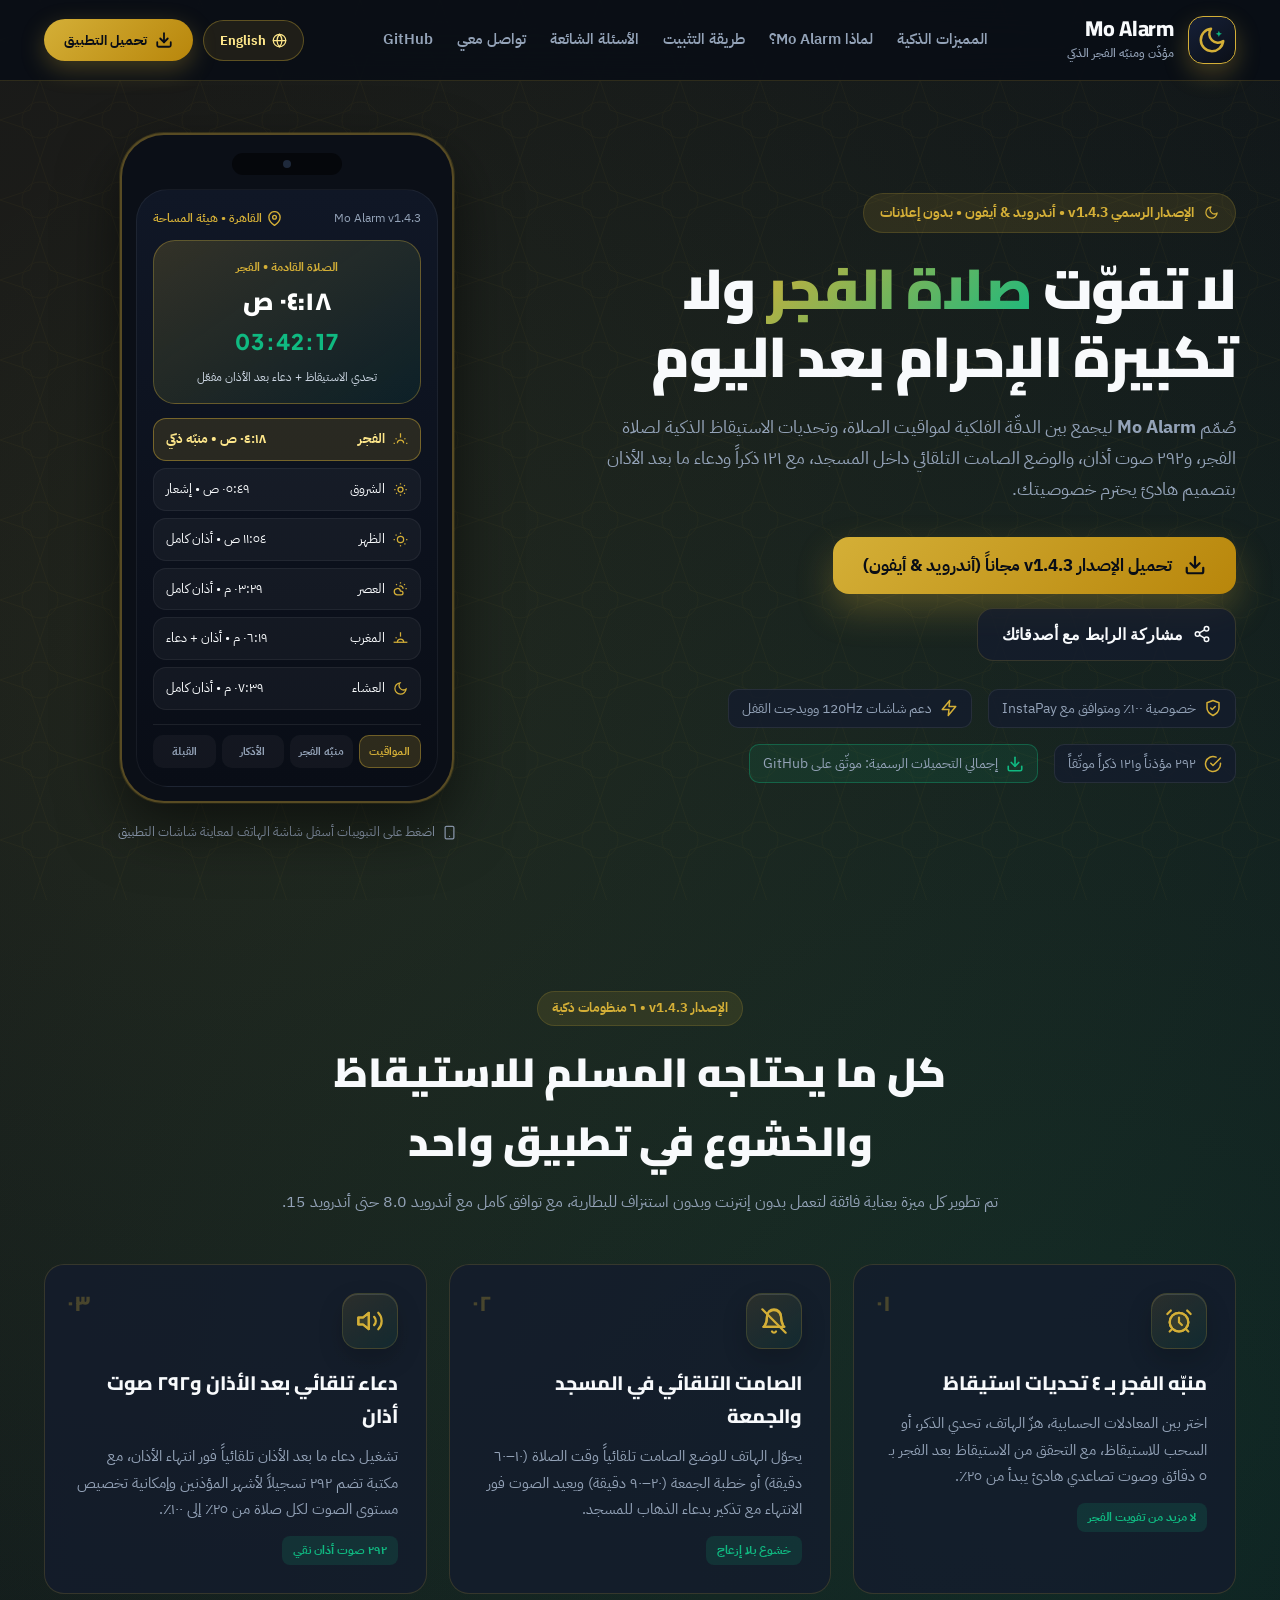
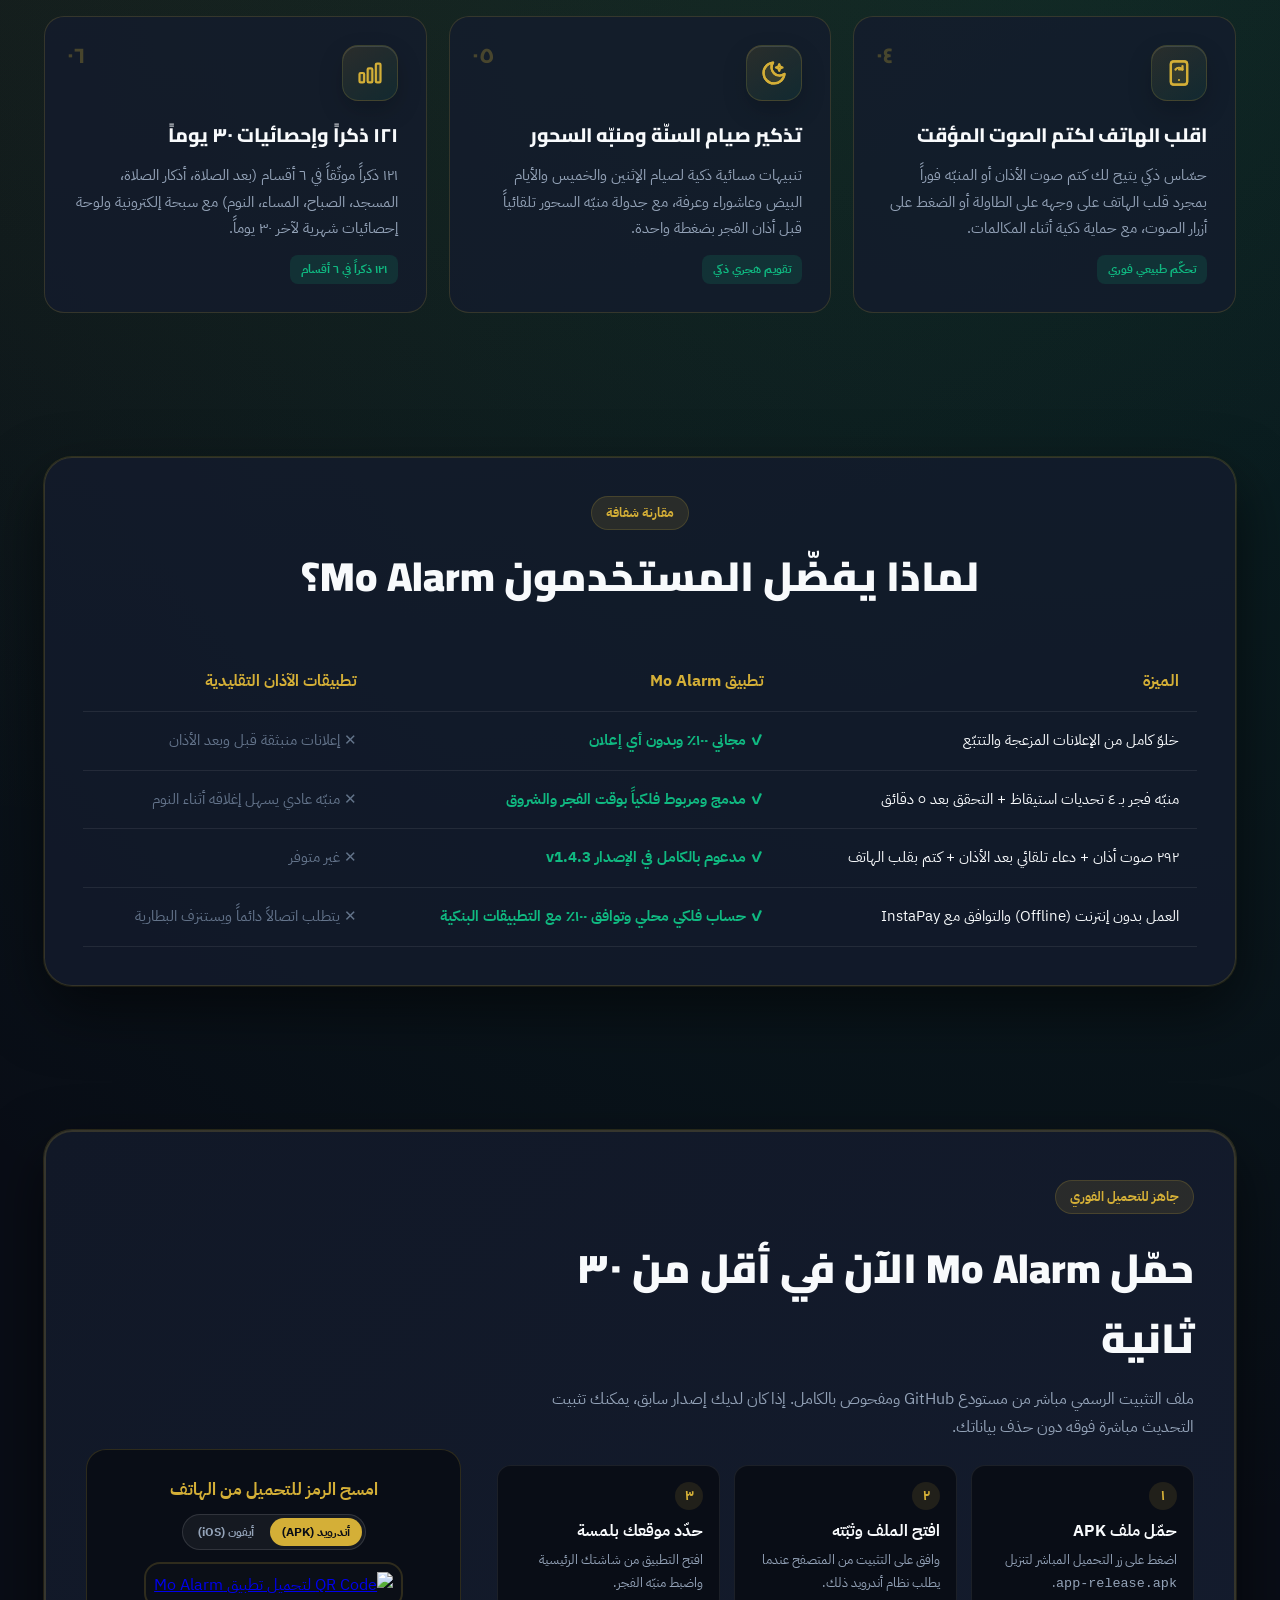
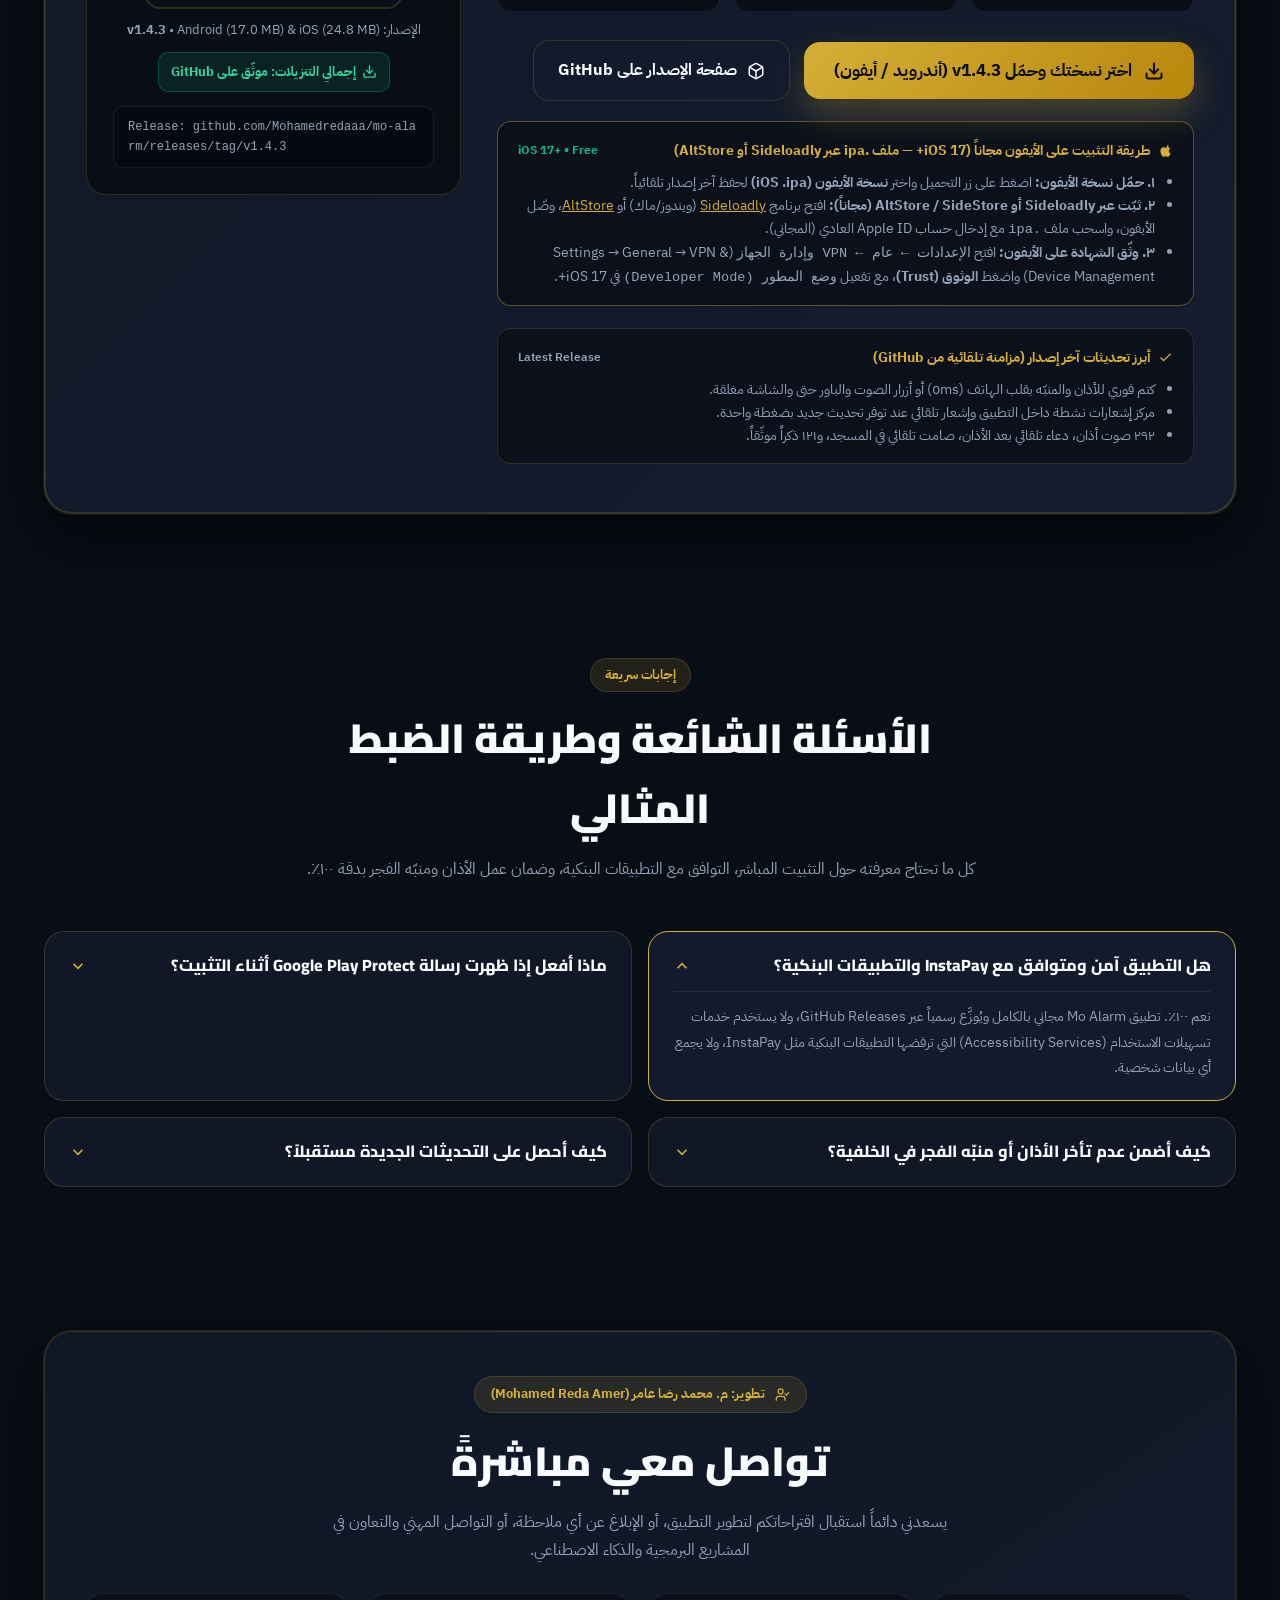
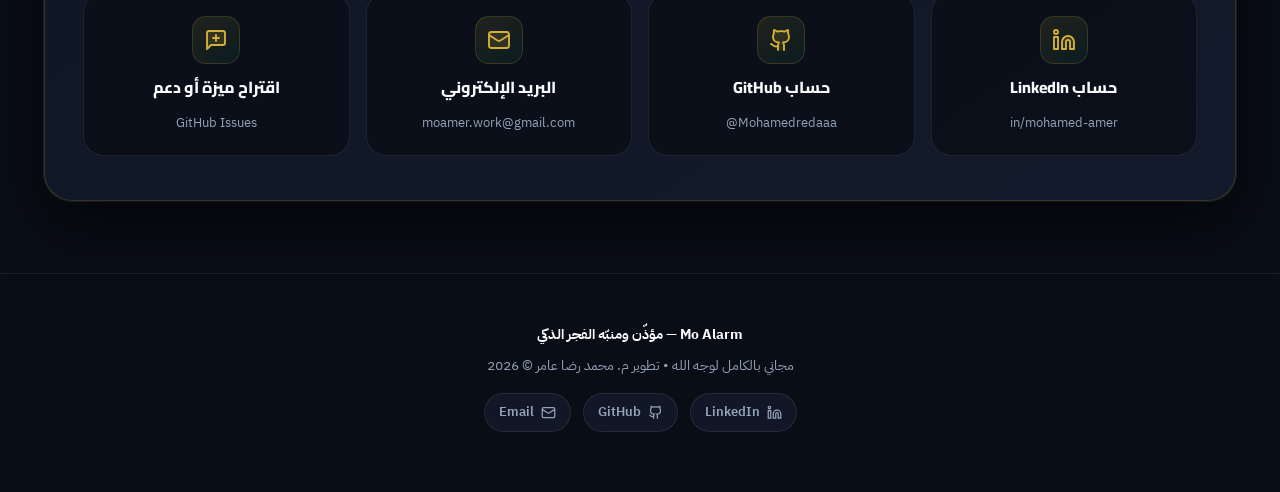
==== commit da22d3df: "chore(release): update landing page & README to v1.4.3" ====
--- a/docs/index.html
+++ b/docs/index.html
@@ -3,249 +3,2095 @@
 <head>
   <meta charset="UTF-8" />
   <meta name="viewport" content="width=device-width, initial-scale=1.0" />
-  <title>Mo Alarm (مو الارم) | تطبيق أذان ومواقيت الصلاة ومنبّه الفجر بدون إعلانات (أندرويد وأيفون)</title>
-  <meta name="description" content="حمّل تطبيق Mo Alarm (مو الارم) للأندرويد والأيفون مجاناً ١٠٠٪ وبدون إعلانات نهائياً: مواقيت الصلاة وبوصلة القبلة بدون إنترنت، ٢٩٢ صوت أذان مع دعاء تلقائي، منبّه الفجر للنوم الثقيل بـ ٤ تحديات استيقاظ، صامت تلقائي في المسجد، ١٢١ ذكراً وسبحة إلكترونية، ومتوافق مع InstaPay." />
-  <meta name="keywords" content="Mo Alarm, مو الارم, تطبيق مو الارم, تطبيق أذان بدون إعلانات, تطبيق أذان للأيفون بدون إعلانات, برنامج الاذان بدون نت, مواقيت الصلاة بدون إنترنت, منبه صلاة الفجر للنوم الثقيل, منبه الفجر الذكي, تحدي الاستيقاظ, بديل Alarmy بدون إعلانات, بديل صلاتك بدون إعلانات, تحويل الهاتف صامت وقت الصلاة, صامت تلقائي في المسجد, بوصلة القبلة بدون نت, أذكار الصباح والمساء بدون إعلانات, حصن المسلم بدون نت, سبحة إلكترونية, منبه قيام الليل والثلث الأخير, تذكير صيام الإثنين والخميس والأيام البيض, ويدجت مواقيت الصلاة لشاشة القفل, تطبيق أذان متوافق مع إنستا باي InstaPay" />
-  <meta name="author" content="Mohamed Reda Amer" />
-  <meta name="robots" content="index, follow, max-image-preview:large, max-snippet:-1, max-video-preview:-1" />
+  <meta http-equiv="Cache-Control" content="no-cache, no-store, must-revalidate" />
+  <meta http-equiv="Pragma" content="no-cache" />
+  <meta http-equiv="Expires" content="0" />
+  <title>Mo Alarm | مؤذّن ومنبّه الفجر الذكي — الإصدار الرسمي v1.4.3</title>
+  <meta name="description" content="تطبيق Mo Alarm للأندرويد: مواقيت صلاة فلكية دقيقة بدون إنترنت، منبّه فجر بتحديات ذكية تضمن استيقاظك، ٢٩٢ صوت أذان، صامت تلقائي في المسجد، و١٢١ ذكراً." />
   <meta name="theme-color" content="#090D16" />
-  <link rel="canonical" href="https://mohamedredaaa.github.io/mo-alarm/" />
-  <link rel="alternate" hreflang="ar" href="https://mohamedredaaa.github.io/mo-alarm/" />
-  <link rel="alternate" hreflang="en" href="https://mohamedredaaa.github.io/mo-alarm/en/" />
-  <link rel="alternate" hreflang="x-default" href="https://mohamedredaaa.github.io/mo-alarm/" />
-  <link rel="icon" type="image/png" sizes="512x512" href="https://mohamedredaaa.github.io/mo-alarm/icon-512.png" />
-  <link rel="apple-touch-icon" href="https://mohamedredaaa.github.io/mo-alarm/icon-512.png" />
-  <link rel="manifest" href="/mo-alarm/manifest.webmanifest" />
   <meta property="og:type" content="website" />
-  <meta property="og:site_name" content="Mo Alarm" />
-  <meta property="og:title" content="Mo Alarm (مو الارم) | تطبيق أذان ومواقيت الصلاة ومنبّه الفجر بدون إعلانات (أندرويد وأيفون)" />
-  <meta property="og:description" content="حمّل تطبيق Mo Alarm (مو الارم) للأندرويد والأيفون مجاناً ١٠٠٪ وبدون إعلانات نهائياً: مواقيت الصلاة وبوصلة القبلة بدون إنترنت، ٢٩٢ صوت أذان مع دعاء تلقائي، منبّه الفجر للنوم الثقيل بـ ٤ تحديات استيقاظ، صامت تلقائي في المسجد، ١٢١ ذكراً وسبحة إلكترونية، ومتوافق مع InstaPay." />
   <meta property="og:url" content="https://mohamedredaaa.github.io/mo-alarm/" />
-  <meta property="og:image" content="https://mohamedredaaa.github.io/mo-alarm/og-banner.png" />
-  <meta property="og:image:width" content="1200" />
-  <meta property="og:image:height" content="630" />
-  <meta property="og:image:alt" content="Mo Alarm — 100% Free Ad-Free Offline Prayer Times & Smart Fajr Alarm App" />
-  <meta property="og:locale" content="ar_AR" />
-  <meta property="og:locale:alternate" content="en_US" />
+  <meta property="og:title" content="Mo Alarm — مؤذّن ومنبّه الفجر الذكي للأندرويد" />
+  <meta property="og:description" content="مواقيت صلاة فلكية بدون إنترنت، منبّه فجر بـ ٤ تحديات ذكية، ٢٩٢ صوت أذان، صامت تلقائي في المسجد، و١٢١ ذكراً. مجاني ١٠٠٪ وبدون إعلانات." />
   <meta name="twitter:card" content="summary_large_image" />
-  <meta name="twitter:title" content="Mo Alarm (مو الارم) | تطبيق أذان ومواقيت الصلاة ومنبّه الفجر بدون إعلانات (أندرويد وأيفون)" />
-  <meta name="twitter:description" content="حمّل تطبيق Mo Alarm (مو الارم) للأندرويد والأيفون مجاناً ١٠٠٪ وبدون إعلانات نهائياً: مواقيت الصلاة وبوصلة القبلة بدون إنترنت، ٢٩٢ صوت أذان مع دعاء تلقائي، منبّه الفجر للنوم الثقيل بـ ٤ تحديات استيقاظ، صامت تلقائي في المسجد، ١٢١ ذكراً وسبحة إلكترونية، ومتوافق مع InstaPay." />
-  <meta name="twitter:image" content="https://mohamedredaaa.github.io/mo-alarm/og-banner.png" />
+  <meta name="twitter:title" content="Mo Alarm — Smart Prayer & Fajr Wake-Up Companion" />
+  <meta name="twitter:description" content="Offline astronomical prayer times, 4 Fajr wake-up challenges, 292 Adhan voices, Mosque auto-silent, and 121 Adhkar. 100% Free & Ad-Free." />
+  <link rel="icon" type="image/svg+xml" href="data:image/svg+xml,%3Csvg xmlns='http://www.w3.org/2000/svg' viewBox='0 0 32 32'%3E%3Crect width='32' height='32' rx='9' fill='%23090D16' stroke='%23D4AF37' stroke-width='2'/%3E%3Cpath d='M23.5 17.2A7.8 7.8 0 1 1 14.8 8.5a6 6 0 0 0 8.7 8.7z' fill='none' stroke='%23D4AF37' stroke-width='2' stroke-linecap='round'/%3E%3Cpath d='M20.5 8L21.2 9.8L23 10.5L21.2 11.2L20.5 13L19.8 11.2L18 10.5L19.8 9.8Z' fill='%2310B981'/%3E%3C/svg%3E" />
   <link rel="preconnect" href="https://fonts.googleapis.com" />
   <link rel="preconnect" href="https://fonts.gstatic.com" crossorigin />
-  <link href="https://fonts.googleapis.com/css2?family=Cairo:wght@600;700;800;900&family=IBM+Plex+Sans+Arabic:wght@400;500;600;700&family=Plus+Jakarta+Sans:wght@500;600;700;800&display=swap" rel="stylesheet" />
-  <link rel="stylesheet" href="./assets/base-hero.css" />
-  <link rel="stylesheet" href="./assets/phone-features.css" />
-  <link rel="stylesheet" href="./assets/sections.css" />
-  <link rel="stylesheet" href="./assets/responsive-sticky.css" />
-  <link rel="stylesheet" href="./assets/modal.css" />
-  <script type="application/ld+json">{"@context":"https://schema.org","@graph":[{"@type":"WebSite","@id":"https://mohamedredaaa.github.io/mo-alarm/#website","url":"https://mohamedredaaa.github.io/mo-alarm/","name":"Mo Alarm","alternateName":["مو الارم","تطبيق مو الارم","Mo Alarm App","Mo Alarm APK & iOS","مؤذن ومنبه الفجر الذكي بدون إعلانات","تطبيق أذان بدون إعلانات"],"inLanguage":"ar","publisher":{"@id":"https://mohamedredaaa.github.io/mo-alarm/#developer"}},{"@type":"Person","@id":"https://mohamedredaaa.github.io/mo-alarm/#developer","name":"Mohamed Reda Amer","alternateName":"محمد رضا عامر","url":"https://github.com/Mohamedredaaa","sameAs":["https://github.com/Mohamedredaaa","https://www.linkedin.com/in/mohamed-amer-2b5754190/"]},{"@type":"MobileApplication","@id":"https://mohamedredaaa.github.io/mo-alarm/#app","name":"Mo Alarm","alternateName":["مو الارم","تطبيق مو الارم","Mo Alarm App","Mo Alarm APK & iOS","مؤذن ومنبه الفجر الذكي بدون إعلانات","تطبيق أذان بدون إعلانات"],"description":"حمّل تطبيق Mo Alarm (مو الارم) للأندرويد والأيفون مجاناً ١٠٠٪ وبدون إعلانات نهائياً: مواقيت الصلاة وبوصلة القبلة بدون إنترنت، ٢٩٢ صوت أذان مع دعاء تلقائي، منبّه الفجر للنوم الثقيل بـ ٤ تحديات استيقاظ، صامت تلقائي في المسجد، ١٢١ ذكراً وسبحة إلكترونية، ومتوافق مع InstaPay.","applicationCategory":"LifestyleApplication","applicationSubCategory":"Islamic Prayer Times, Adhan & Wake-Up Alarm","operatingSystem":"Android 8.0+, iOS 17.0+","softwareVersion":"1.4.2","fileSize":"17.0 MB","inLanguage":["ar","en"],"url":"https://mohamedredaaa.github.io/mo-alarm/","downloadUrl":"https://github.com/Mohamedredaaa/mo-alarm/releases/latest/download/app-release.apk","installUrl":"https://github.com/Mohamedredaaa/mo-alarm/releases/latest","image":"https://mohamedredaaa.github.io/mo-alarm/og-banner.png","screenshot":"https://mohamedredaaa.github.io/mo-alarm/og-banner.png","author":{"@id":"https://mohamedredaaa.github.io/mo-alarm/#developer"},"offers":{"@type":"Offer","price":"0","priceCurrency":"USD","availability":"https://schema.org/InStock"},"featureList":["مواقيت الصلاة الدقيقة بدون نت وطرق الحساب العالمية و٢٩٢ صوت أذان","منبّه صلاة الفجر للنوم الثقيل والتهجّد والسحور (بديل Alarmy بدون إعلانات)","تحويل الهاتف صامت وقت الصلاة في المسجد وكتم الأذان بالقلب","بوصلة اتجاه القبلة الدقيقة بدون إنترنت في أي مكان بالعالم","أذكار المسلم وحصن المسلم (١٢١ ذكراً) والسبحة الإلكترونية ومتابعة ٣٠ يوماً","التقويم الهجري وتذكير صيام الإثنين والخميس والأيام البيض ورمضان","ويدجت مواقيت الصلاة لشاشة القفل والشاشة الرئيسية بدعم 120Hz","خصوصية ١٠٠٪ وتوافق تام مع InstaPay والبنوك وهواتف سامسونج وشاومي"],"keywords":"Mo Alarm, مو الارم, تطبيق مو الارم, تطبيق أذان بدون إعلانات, تطبيق أذان للأيفون بدون إعلانات, برنامج الاذان بدون نت, مواقيت الصلاة بدون إنترنت, منبه صلاة الفجر للنوم الثقيل, منبه الفجر الذكي, تحدي الاستيقاظ, بديل Alarmy بدون إعلانات, بديل صلاتك بدون إعلانات, تحويل الهاتف صامت وقت الصلاة, صامت تلقائي في المسجد, بوصلة القبلة بدون نت, أذكار الصباح والمساء بدون إعلانات, حصن المسلم بدون نت, سبحة إلكترونية, منبه قيام الليل والثلث الأخير, تذكير صيام الإثنين والخميس والأيام البيض, ويدجت مواقيت الصلاة لشاشة القفل, تطبيق أذان متوافق مع إنستا باي InstaPay"},{"@type":"FAQPage","@id":"https://mohamedredaaa.github.io/mo-alarm/#faqpage","mainEntity":[{"@type":"Question","name":"هل تطبيق Mo Alarm مجاني بالكامل وبدون إعلانات نهائياً؟","acceptedAnswer":{"@type":"Answer","text":"نعم، تطبيق Mo Alarm (مو الارم) مجاني ١٠٠٪ لوجه الله تعالى ولا يحتوي على أي إعلانات مرئية أو صوتية أو نوافذ منبثقة أو اشتراكات مدفوعة."}},{"@type":"Question","name":"هل التطبيق آمن ومتوافق مع إنستا باي (InstaPay) والتطبيقات البنكية؟","acceptedAnswer":{"@type":"Answer","text":"نعم ١٠٠٪. لا يطلب التطبيق ولا يستخدم خدمات تسهيلات الاستخدام (Accessibility Services) التي تسبب حظر أو تحذير التطبيقات البنكية مثل InstaPay، ولا يجمع أي بيانات شخصية."}},{"@type":"Question","name":"هل تعمل مواقيت الصلاة وبوصلة القبلة والأذان بدون إنترنت؟","acceptedAnswer":{"@type":"Answer","text":"نعم، تُحسب مواقيت الصلاة واتجاه القبلة والتقويم الهجري فلكياً داخل الهاتف بدون الحاجة للإنترنت، كما تعمل أصوات الأذان المدمجة والمنبهات والأذكار أوفلاين بالكامل."}},{"@type":"Question","name":"كيف يساعدني منبّه الفجر الذكي إذا كان نومي ثقيلاً؟","acceptedAnswer":{"@type":"Answer","text":"يوفّر التطبيق ٤ تحديات لإيقاف المنبّه (حل مسائل حسابية، هزّ الهاتف عدداً محدداً، تحدي الذكر، أو السحب) مع صوت تصاعدي وميزة التحقق من الاستيقاظ بعد ٥ دقائق لضمان عدم العودة للنوم، كبديل إسلامي مجاني وبدون إعلانات لتطبيق Alarmy."}},{"@type":"Question","name":"كيف يعمل الوضع الصامت التلقائي وقت الصلاة في المسجد؟","acceptedAnswer":{"@type":"Answer","text":"بمجرد تفعيله من الإعدادات، يحوّل التطبيق هاتفك للوضع الصامت تلقائياً عند دخول وقت كل صلاة (من ١٠ إلى ٦٠ دقيقة) وأثناء خطبة الجمعة (٢٠ إلى ٩٠ دقيقة)، ثم يعيد الصوت لوضعه الطبيعي تلقائياً بعد انتهاء الصلاة."}},{"@type":"Question","name":"كيف أمنع تأخر الأذان أو منبّه الفجر على هواتف سامسونج وشاومي وأوبو؟","acceptedAnswer":{"@type":"Answer","text":"عند تشغيل التطبيق ستجد مساعد إعداد بضغطة واحدة لمنح إذن المنبهات الدقيقة (Exact Alarms) واستثناء التطبيق من قيود توفير البطارية في سامسونج وشاومي وريدمي وأوبو وريلمي وفيفو وهواوي ليعمل الأذان في ثانية دخوله بالضبط."}},{"@type":"Question","name":"كيف أثبّت التطبيق على الأندرويد (APK) أو الأيفون (iOS 17+ IPA) مجاناً؟","acceptedAnswer":{"@type":"Answer","text":"على الأندرويد حمّل ملف APK وافتحه مباشرة (وإذا ظهر تنبيه Play Protect للتطبيقات المستقلة اضغط مزيد من التفاصيل ← التثبيت على أي حال). وعلى الأيفون حمّل ملف MoAlarm-iOS.ipa وثبّته مجاناً عبر Sideloadly أو AltStore بحساب Apple ID العادي."}},{"@type":"Question","name":"ما طرق حساب مواقيت الصلاة وأصوات المؤذنين المتوفرة؟","acceptedAnswer":{"@type":"Answer","text":"يدعم التطبيق هيئة المساحة المصرية، تقويم أم القرى بمكة، رابطة العالم الإسلامي، كراتشي، ISNA، الخليج، الكويت، قطر، وتركيا، مع المذهبين الشافعي والحنفي للعصر، ومكتبة تضم ٢٩٢ صوت أذان مع تشغيل دعاء ما بعد الأذان تلقائياً."}},{"@type":"Question","name":"هل يدعم التطبيق منبّه قيام الليل (الثلث الأخير) وتذكير صيام السنّة؟","acceptedAnswer":{"@type":"Answer","text":"نعم، يحسب التطبيق الثلث الأخير من الليل تلقائياً كل ليلة لإيقاظك للتهجّد، ويرسل تنبيهات مسائية لصيام الإثنين والخميس والأيام البيض وعاشوراء وعرفة مع منبّه سحور بضغطة واحدة."}},{"@type":"Question","name":"كيف تصلني التحديثات الجديدة للتطبيق مستقبلاً؟","acceptedAnswer":{"@type":"Answer","text":"يحتوي التطبيق على فاحص تحديثات رسمي مرتبط بـ GitHub يعرض إشعاراً داخل التطبيق فور صدور نسخة جديدة لتنزيلها وتثبيتها مباشرة دون مسح إعداداتك أو سجل مواظبتك."}}]}]}</script>
+  <link href="https://fonts.googleapis.com/css2?family=Cairo:wght@400;500;600;700;800;900&family=IBM+Plex+Sans+Arabic:wght@400;500;600;700&family=Plus+Jakarta+Sans:wght@500;600;700;800&display=swap" rel="stylesheet" />
+  <style>
+    :root {
+      --bg-primary: #090D16;
+      --bg-secondary: #111827;
+      --bg-card: rgba(20, 28, 46, 0.78);
+      --bg-card-solid: #141C2E;
+      --text-primary: #F8FAFC;
+      --text-secondary: #94A3B8;
+      --text-muted: #64748B;
+      --accent: #D4AF37;
+      --accent-glow: rgba(212, 175, 55, 0.28);
+      --accent-soft: rgba(212, 175, 55, 0.12);
+      --accent-2: #10B981;
+      --accent-2-soft: rgba(16, 185, 129, 0.14);
+      --border: rgba(212, 175, 55, 0.18);
+      --border-subtle: rgba(255, 255, 255, 0.08);
+      --radius-xl: 28px;
+      --radius-lg: 20px;
+      --radius-md: 14px;
+      --shadow-luxury: 0 24px 60px rgba(0, 0, 0, 0.55), 0 0 0 1px var(--border);
+      --font-sans: 'IBM Plex Sans Arabic', 'Cairo', 'Plus Jakarta Sans', sans-serif;
+      --font-display: 'Cairo', 'IBM Plex Sans Arabic', 'Plus Jakarta Sans', sans-serif;
+    }
+
+    * {
+      box-sizing: border-box;
+      margin: 0;
+      padding: 0;
+    }
+
+    html {
+      scroll-behavior: smooth;
+    }
+
+    body {
+      font-family: var(--font-sans);
+      background-color: var(--bg-primary);
+      color: var(--text-primary);
+      line-height: 1.7;
+      overflow-x: hidden;
+      background-image:
+        radial-gradient(circle at 18% 12%, var(--accent-soft), transparent 38%),
+        radial-gradient(circle at 82% 28%, var(--accent-2-soft), transparent 42%);
+    }
+
+    /* Geometric Subtle Background Pattern */
+    .islamic-grid-overlay {
+      position: fixed;
+      inset: 0;
+      pointer-events: none;
+      z-index: 0;
+      opacity: 0.045;
+      background-image: url("data:image/svg+xml,%3Csvg width='80' height='80' viewBox='0 0 80 80' xmlns='http://www.w3.org/2000/svg'%3E%3Cg fill='none' stroke='%23D4AF37' stroke-width='1'%3E%3Cpath d='M40 0L50 30L80 40L50 50L40 80L30 50L0 40L30 30Z'/%3E%3Ccircle cx='40' cy='40' r='18'/%3E%3C/g%3E%3C/svg%3E");
+    }
+
+    .ico {
+      width: 18px;
+      height: 18px;
+      flex-shrink: 0;
+      display: inline-block;
+      vertical-align: middle;
+    }
+
+    .ico-sm {
+      width: 15px;
+      height: 15px;
+      flex-shrink: 0;
+      display: inline-block;
+      vertical-align: middle;
+    }
+
+    /* Sticky Main Navigation */
+    .navbar-wrap {
+      position: sticky;
+      top: 0;
+      z-index: 100;
+      backdrop-filter: blur(20px);
+      -webkit-backdrop-filter: blur(20px);
+      background: rgba(9, 13, 22, 0.86);
+      border-bottom: 1px solid var(--border);
+    }
+
+    .navbar {
+      max-width: 1240px;
+      margin: 0 auto;
+      padding: 16px 24px;
+      display: flex;
+      align-items: center;
+      justify-content: space-between;
+      gap: 16px;
+    }
+
+    .brand {
+      display: flex;
+      align-items: center;
+      gap: 14px;
+      text-decoration: none;
+      color: var(--text-primary);
+    }
+
+    .brand-icon {
+      width: 48px;
+      height: 48px;
+      border-radius: 15px;
+      background: linear-gradient(145deg, #162038, #0B0F17);
+      border: 1.5px solid var(--accent);
+      display: grid;
+      place-items: center;
+      box-shadow: 0 10px 25px var(--accent-glow);
+      flex-shrink: 0;
+    }
+
+    .brand-title {
+      font-family: var(--font-display);
+      font-weight: 800;
+      font-size: 1.35rem;
+      line-height: 1.2;
+      letter-spacing: -0.01em;
+    }
+
+    .brand-subtitle {
+      font-size: 0.78rem;
+      color: var(--text-secondary);
+      font-weight: 500;
+    }
+
+    .nav-links {
+      display: flex;
+      align-items: center;
+      gap: 24px;
+      list-style: none;
+    }
+
+    .nav-links a {
+      text-decoration: none;
+      color: var(--text-secondary);
+      font-weight: 600;
+      font-size: 0.94rem;
+      transition: color 0.2s ease;
+    }
+
+    .nav-links a:hover {
+      color: var(--accent);
+    }
+
+    .nav-actions {
+      display: flex;
+      align-items: center;
+      gap: 10px;
+    }
+
+    .lang-toggle-btn {
+      border: 1px solid rgba(212, 175, 55, 0.35);
+      background: rgba(212, 175, 55, 0.1);
+      color: #FDE68A;
+      font-family: var(--font-sans);
+      font-size: 0.84rem;
+      font-weight: 800;
+      padding: 9px 16px;
+      border-radius: 999px;
+      cursor: pointer;
+      transition: all 0.2s ease;
+      display: inline-flex;
+      align-items: center;
+      gap: 6px;
+    }
+
+    .lang-toggle-btn:hover {
+      background: var(--accent);
+      color: #090D16;
+    }
+
+    .nav-cta {
+      display: inline-flex;
+      align-items: center;
+      gap: 8px;
+      background: linear-gradient(135deg, var(--accent), #B8860B);
+      color: #090D16;
+      font-weight: 800;
+      font-size: 0.9rem;
+      padding: 10px 20px;
+      border-radius: 999px;
+      text-decoration: none;
+      box-shadow: 0 8px 24px var(--accent-glow);
+      transition: transform 0.2s ease, box-shadow 0.2s ease;
+    }
+
+    .nav-cta:hover {
+      transform: translateY(-2px);
+    }
+
+    /* Container */
+    .container {
+      position: relative;
+      z-index: 5;
+      max-width: 1240px;
+      margin: 0 auto;
+      padding: 0 24px;
+    }
+
+    /* HERO SECTION */
+    .hero {
+      padding: 52px 0 76px;
+      display: grid;
+      grid-template-columns: 1.15fr 0.85fr;
+      gap: 48px;
+      align-items: center;
+    }
+
+    .hero-eyebrow {
+      display: inline-flex;
+      align-items: center;
+      gap: 10px;
+      padding: 7px 16px;
+      border-radius: 999px;
+      background: var(--accent-soft);
+      border: 1px solid var(--border);
+      color: var(--accent);
+      font-size: 0.86rem;
+      font-weight: 700;
+      margin-bottom: 22px;
+    }
+
+    .hero-title {
+      font-family: var(--font-display);
+      font-size: clamp(2.2rem, 4.4vw, 3.65rem);
+      font-weight: 900;
+      line-height: 1.22;
+      margin-bottom: 20px;
+      letter-spacing: -0.02em;
+    }
+
+    .hero-title .gold-highlight {
+      background: linear-gradient(135deg, var(--accent), var(--accent-2));
+      -webkit-background-clip: text;
+      -webkit-text-fill-color: transparent;
+    }
+
+    .hero-lead {
+      font-size: 1.14rem;
+      color: var(--text-secondary);
+      margin-bottom: 32px;
+      max-width: 640px;
+    }
+
+    .hero-actions {
+      display: flex;
+      align-items: center;
+      gap: 14px;
+      flex-wrap: wrap;
+      margin-bottom: 28px;
+    }
+
+    .btn-primary-download {
+      display: inline-flex;
+      align-items: center;
+      gap: 12px;
+      background: linear-gradient(135deg, var(--accent), #B8860B);
+      color: #090D16;
+      font-family: var(--font-display);
+      font-weight: 800;
+      font-size: 1.06rem;
+      padding: 16px 30px;
+      border-radius: 16px;
+      text-decoration: none;
+      box-shadow: 0 16px 36px var(--accent-glow);
+      transition: transform 0.22s ease, box-shadow 0.22s ease;
+    }
+
+    .btn-primary-download:hover {
+      transform: translateY(-3px);
+      box-shadow: 0 22px 44px var(--accent-glow);
+    }
+
+    .btn-secondary-action {
+      display: inline-flex;
+      align-items: center;
+      gap: 10px;
+      background: var(--bg-card);
+      color: var(--text-primary);
+      border: 1px solid var(--border);
+      font-weight: 700;
+      font-size: 0.98rem;
+      padding: 16px 24px;
+      border-radius: 16px;
+      text-decoration: none;
+      cursor: pointer;
+      transition: all 0.2s ease;
+    }
+
+    .btn-secondary-action:hover {
+      border-color: var(--accent);
+      background: var(--accent-soft);
+    }
+
+    .hero-trust-strip {
+      display: flex;
+      align-items: center;
+      gap: 16px;
+      flex-wrap: wrap;
+      font-size: 0.85rem;
+      color: var(--text-secondary);
+    }
+
+    .trust-pill {
+      display: inline-flex;
+      align-items: center;
+      gap: 8px;
+      padding: 7px 13px;
+      border-radius: 10px;
+      background: var(--bg-card);
+      border: 1px solid var(--border-subtle);
+    }
+
+    .trust-pill svg {
+      color: var(--accent);
+    }
+
+    /* Interactive Coded Phone Mockup Showcase */
+    .phone-showcase-wrap {
+      display: flex;
+      flex-direction: column;
+      align-items: center;
+      gap: 18px;
+    }
+
+    .phone-frame {
+      width: 334px;
+      max-width: 100%;
+      background: #0B0F17;
+      color: #F8FAFC;
+      border-radius: 44px;
+      padding: 14px;
+      border: 2px solid rgba(212, 175, 55, 0.38);
+      box-shadow: var(--shadow-luxury);
+      position: relative;
+    }
+
+    .phone-notch {
+      width: 110px;
+      height: 22px;
+      background: #05070B;
+      border-radius: 999px;
+      margin: 4px auto 14px;
+      display: flex;
+      align-items: center;
+      justify-content: center;
+      gap: 8px;
+    }
+
+    .phone-notch-cam {
+      width: 8px;
+      height: 8px;
+      border-radius: 50%;
+      background: #1E293B;
+    }
+
+    .phone-screen {
+      background: linear-gradient(180deg, #101726 0%, #090D16 100%);
+      border-radius: 32px;
+      padding: 18px 16px;
+      min-height: 525px;
+      display: flex;
+      flex-direction: column;
+      justify-content: space-between;
+      border: 1px solid rgba(255, 255, 255, 0.06);
+    }
+
+    .screen-view {
+      display: none;
+      animation: fadeIn 0.28s ease;
+    }
+
+    .screen-view.active {
+      display: block;
+    }
+
+    @keyframes fadeIn {
+      from { opacity: 0; transform: translateY(6px); }
+      to { opacity: 1; transform: translateY(0); }
+    }
+
+    .mock-status-row {
+      display: flex;
+      justify-content: space-between;
+      align-items: center;
+      font-size: 0.75rem;
+      color: #94A3B8;
+      margin-bottom: 12px;
+    }
+
+    .mock-loc-badge {
+      display: inline-flex;
+      align-items: center;
+      gap: 5px;
+      color: #D4AF37;
+      font-weight: 600;
+    }
+
+    .mock-hero-card {
+      background: linear-gradient(145deg, rgba(212, 175, 55, 0.18), rgba(16, 185, 129, 0.08));
+      border: 1px solid rgba(212, 175, 55, 0.35);
+      border-radius: 22px;
+      padding: 16px;
+      text-align: center;
+      margin-bottom: 14px;
+    }
+
+    .mock-next-label {
+      font-size: 0.76rem;
+      color: #D4AF37;
+      font-weight: 700;
+    }
+
+    .mock-next-prayer {
+      font-family: var(--font-display);
+      font-size: 1.55rem;
+      font-weight: 900;
+      color: #FFFFFF;
+      margin: 2px 0;
+    }
+
+    .mock-countdown {
+      font-family: 'Plus Jakarta Sans', monospace;
+      font-size: 1.35rem;
+      font-weight: 800;
+      color: #10B981;
+      letter-spacing: 0.06em;
+    }
+
+    .mock-prayer-list {
+      display: flex;
+      flex-direction: column;
+      gap: 7px;
+    }
+
+    .mock-prayer-row {
+      display: flex;
+      align-items: center;
+      justify-content: space-between;
+      padding: 9px 12px;
+      border-radius: 13px;
+      background: rgba(255, 255, 255, 0.04);
+      border: 1px solid rgba(255, 255, 255, 0.06);
+      font-size: 0.84rem;
+    }
+
+    .mock-row-label {
+      display: inline-flex;
+      align-items: center;
+      gap: 8px;
+    }
+
+    .mock-row-label svg {
+      color: #D4AF37;
+    }
+
+    .mock-prayer-row.active-row {
+      background: rgba(212, 175, 55, 0.14);
+      border-color: rgba(212, 175, 55, 0.45);
+      color: #FDE68A;
+      font-weight: 700;
+    }
+
+    .phone-bottom-tabs {
+      display: grid;
+      grid-template-columns: repeat(4, 1fr);
+      gap: 6px;
+      margin-top: 14px;
+      padding-top: 10px;
+      border-top: 1px solid rgba(255, 255, 255, 0.08);
+    }
+
+    .phone-tab-btn {
+      background: rgba(255, 255, 255, 0.04);
+      border: 1px solid transparent;
+      color: #94A3B8;
+      border-radius: 10px;
+      padding: 7px 4px;
+      font-family: var(--font-sans);
+      font-size: 0.7rem;
+      font-weight: 700;
+      cursor: pointer;
+      transition: all 0.2s ease;
+    }
+
+    .phone-tab-btn.active {
+      background: rgba(212, 175, 55, 0.18);
+      border-color: rgba(212, 175, 55, 0.4);
+      color: #D4AF37;
+    }
+
+    /* Section Headers */
+    .section {
+      padding: 72px 0;
+    }
+
+    .section-header {
+      text-align: center;
+      max-width: 720px;
+      margin: 0 auto 48px;
+    }
+
+    .section-tag {
+      display: inline-block;
+      padding: 5px 14px;
+      border-radius: 999px;
+      background: var(--accent-soft);
+      color: var(--accent);
+      border: 1px solid var(--border);
+      font-size: 0.82rem;
+      font-weight: 700;
+      margin-bottom: 12px;
+    }
+
+    .section-title {
+      font-family: var(--font-display);
+      font-size: clamp(1.75rem, 3.2vw, 2.55rem);
+      font-weight: 900;
+      margin-bottom: 12px;
+    }
+
+    .section-subtitle {
+      color: var(--text-secondary);
+      font-size: 1.02rem;
+    }
+
+    /* Features Grid */
+    .features-grid {
+      display: grid;
+      grid-template-columns: repeat(3, 1fr);
+      gap: 22px;
+    }
+
+    .feature-card {
+      background: var(--bg-card);
+      border: 1px solid var(--border);
+      border-radius: var(--radius-lg);
+      padding: 28px;
+      transition: transform 0.24s ease, border-color 0.24s ease;
+      position: relative;
+      overflow: hidden;
+    }
+
+    .feature-card:hover {
+      transform: translateY(-4px);
+      border-color: var(--accent);
+    }
+
+    .feature-num {
+      position: absolute;
+      top: 20px;
+      inset-inline-end: 22px;
+      font-family: var(--font-display);
+      font-size: 1.35rem;
+      font-weight: 800;
+      color: var(--accent);
+      opacity: 0.28;
+    }
+
+    /* High-Precision Luxury Vector Icon Container */
+    .feature-icon {
+      width: 56px;
+      height: 56px;
+      border-radius: 16px;
+      background: linear-gradient(145deg, var(--accent-soft), rgba(16, 185, 129, 0.08));
+      border: 1.5px solid var(--border);
+      display: grid;
+      place-items: center;
+      color: var(--accent);
+      margin-bottom: 18px;
+      box-shadow: 0 10px 24px rgba(0, 0, 0, 0.18), inset 0 1px 0 rgba(255, 255, 255, 0.12);
+    }
+
+    .feature-icon svg {
+      width: 28px;
+      height: 28px;
+    }
+
+    .feature-title {
+      font-family: var(--font-display);
+      font-size: 1.22rem;
+      font-weight: 800;
+      margin-bottom: 10px;
+    }
+
+    .feature-desc {
+      color: var(--text-secondary);
+      font-size: 0.94rem;
+      line-height: 1.75;
+    }
+
+    .feature-badge {
+      display: inline-block;
+      margin-top: 14px;
+      padding: 4px 11px;
+      border-radius: 8px;
+      font-size: 0.76rem;
+      font-weight: 700;
+      background: var(--accent-2-soft);
+      color: var(--accent-2);
+    }
+
+    /* Comparison / Why Mo Alarm Section */
+    .comparison-box {
+      background: var(--bg-card);
+      border: 1px solid var(--border);
+      border-radius: var(--radius-xl);
+      padding: 38px;
+      box-shadow: var(--shadow-luxury);
+    }
+
+    .comparison-table {
+      width: 100%;
+      border-collapse: collapse;
+      margin-top: 16px;
+    }
+
+    .comparison-table th,
+    .comparison-table td {
+      padding: 16px 18px;
+      text-align: start;
+      border-bottom: 1px solid var(--border-subtle);
+      font-size: 0.95rem;
+    }
+
+    .comparison-table th {
+      color: var(--accent);
+      font-weight: 800;
+      font-size: 1rem;
+    }
+
+    .check-yes {
+      color: var(--accent-2);
+      font-weight: 800;
+    }
+
+    .check-no {
+      color: var(--text-muted);
+    }
+
+    /* Installation & Download Card */
+    .download-cta-banner {
+      background: linear-gradient(135deg, var(--bg-secondary), var(--bg-card-solid));
+      border: 2px solid var(--border);
+      border-radius: var(--radius-xl);
+      padding: 48px 40px;
+      display: grid;
+      grid-template-columns: 1.3fr 0.7fr;
+      gap: 36px;
+      align-items: center;
+      box-shadow: var(--shadow-luxury);
+    }
+
+    .steps-list {
+      display: grid;
+      grid-template-columns: repeat(3, 1fr);
+      gap: 14px;
+      margin-top: 24px;
+    }
+
+    .step-item {
+      background: var(--bg-primary);
+      border: 1px solid var(--border-subtle);
+      border-radius: var(--radius-md);
+      padding: 16px;
+    }
+
+    .step-num {
+      display: inline-flex;
+      width: 28px;
+      height: 28px;
+      border-radius: 50%;
+      background: var(--accent-soft);
+      color: var(--accent);
+      font-weight: 800;
+      font-size: 0.85rem;
+      align-items: center;
+      justify-content: center;
+      margin-bottom: 8px;
+    }
+
+    .qr-card {
+      background: var(--bg-primary);
+      border: 1px solid var(--border);
+      border-radius: var(--radius-lg);
+      padding: 26px;
+      text-align: center;
+    }
+
+    .sha-box {
+      margin-top: 14px;
+      padding: 10px 14px;
+      border-radius: 10px;
+      background: rgba(0, 0, 0, 0.25);
+      border: 1px solid var(--border-subtle);
+      font-family: monospace;
+      font-size: 0.75rem;
+      color: var(--text-secondary);
+      word-break: break-all;
+      direction: ltr;
+      text-align: left;
+    }
+
+    footer {
+      padding: 48px 0 64px;
+      border-top: 1px solid var(--border-subtle);
+      text-align: center;
+      color: var(--text-secondary);
+      font-size: 0.9rem;
+    }
+
+    /* Contact / Developer Section */
+    .contact-card {
+      background: linear-gradient(145deg, rgba(17, 24, 39, 0.92), rgba(20, 28, 46, 0.88));
+      border: 1px solid var(--border);
+      border-radius: var(--radius-xl);
+      padding: 44px 38px;
+      box-shadow: var(--shadow-luxury);
+      text-align: center;
+      position: relative;
+      overflow: hidden;
+    }
+
+    .dev-badge {
+      display: inline-flex;
+      align-items: center;
+      gap: 10px;
+      padding: 6px 16px;
+      border-radius: 999px;
+      background: var(--accent-soft);
+      border: 1px solid var(--border);
+      color: var(--accent);
+      font-size: 0.84rem;
+      font-weight: 700;
+      margin-bottom: 14px;
+    }
+
+    .contact-grid {
+      display: grid;
+      grid-template-columns: repeat(4, 1fr);
+      gap: 16px;
+      margin-top: 30px;
+    }
+
+    .contact-link-item {
+      display: flex;
+      flex-direction: column;
+      align-items: center;
+      justify-content: center;
+      gap: 10px;
+      padding: 22px 16px;
+      border-radius: var(--radius-lg);
+      background: rgba(9, 13, 22, 0.72);
+      border: 1px solid var(--border-subtle);
+      text-decoration: none;
+      color: var(--text-primary);
+      transition: transform 0.22s ease, border-color 0.22s ease, background 0.22s ease;
+    }
+
+    .contact-link-item:hover {
+      transform: translateY(-4px);
+      border-color: var(--accent);
+      background: rgba(212, 175, 55, 0.08);
+    }
+
+    .contact-icon-box {
+      width: 48px;
+      height: 48px;
+      border-radius: 14px;
+      background: linear-gradient(145deg, var(--accent-soft), rgba(16, 185, 129, 0.08));
+      border: 1px solid var(--border);
+      display: grid;
+      place-items: center;
+      color: var(--accent);
+    }
+
+    .contact-icon-box svg {
+      width: 24px;
+      height: 24px;
+    }
+
+    .contact-platform {
+      font-family: var(--font-display);
+      font-weight: 800;
+      font-size: 1rem;
+      color: var(--text-primary);
+    }
+
+    .contact-handle {
+      font-size: 0.8rem;
+      color: var(--text-secondary);
+      direction: ltr;
+    }
+
+    .footer-social-row {
+      display: flex;
+      align-items: center;
+      justify-content: center;
+      gap: 12px;
+      flex-wrap: wrap;
+      margin-top: 16px;
+    }
+
+    .footer-social-pill {
+      display: inline-flex;
+      align-items: center;
+      gap: 7px;
+      padding: 7px 14px;
+      border-radius: 999px;
+      background: var(--bg-card);
+      border: 1px solid var(--border-subtle);
+      color: var(--text-secondary);
+      text-decoration: none;
+      font-size: 0.82rem;
+      font-weight: 600;
+      transition: all 0.2s ease;
+    }
+
+    .footer-social-pill:hover {
+      border-color: var(--accent);
+      color: var(--accent);
+    }
+
+    /* What's New Changelog Box */
+    .changelog-box {
+      margin-top: 22px;
+      padding: 16px 20px;
+      border-radius: var(--radius-md);
+      background: rgba(9, 13, 22, 0.72);
+      border: 1px solid var(--border);
+      text-align: start;
+    }
+
+    .changelog-header {
+      display: flex;
+      align-items: center;
+      justify-content: space-between;
+      gap: 10px;
+      margin-bottom: 8px;
+      font-weight: 800;
+      font-size: 0.9rem;
+      color: var(--accent);
+    }
+
+    .changelog-list {
+      margin: 0;
+      padding-inline-start: 18px;
+      font-size: 0.85rem;
+      color: var(--text-secondary);
+      line-height: 1.7;
+    }
+
+    /* FAQ Accordion Section */
+    .faq-grid {
+      display: grid;
+      grid-template-columns: repeat(2, 1fr);
+      gap: 16px;
+    }
+
+    .faq-item {
+      background: var(--bg-card);
+      border: 1px solid var(--border);
+      border-radius: var(--radius-lg);
+      padding: 20px 24px;
+      transition: border-color 0.2s ease;
+    }
+
+    .faq-item[open] {
+      border-color: var(--accent);
+      background: rgba(20, 28, 46, 0.94);
+    }
+
+    .faq-item summary {
+      font-family: var(--font-display);
+      font-weight: 800;
+      font-size: 1.02rem;
+      color: var(--text-primary);
+      cursor: pointer;
+      list-style: none;
+      display: flex;
+      align-items: center;
+      justify-content: space-between;
+      gap: 12px;
+    }
+
+    .faq-item summary::-webkit-details-marker {
+      display: none;
+    }
+
+    .faq-chevron {
+      width: 18px;
+      height: 18px;
+      color: var(--accent);
+      flex-shrink: 0;
+      transition: transform 0.22s ease;
+    }
+
+    .faq-item[open] .faq-chevron {
+      transform: rotate(180deg);
+    }
+
+    .faq-answer {
+      margin-top: 12px;
+      padding-top: 12px;
+      border-top: 1px solid var(--border-subtle);
+      color: var(--text-secondary);
+      font-size: 0.9rem;
+      line-height: 1.75;
+    }
+
+    /* Floating Sticky Mobile Bottom CTA Bar */
+    .mobile-sticky-bar {
+      position: fixed;
+      bottom: 12px;
+      inset-inline: 12px;
+      max-width: calc(100vw - 24px);
+      z-index: 95;
+      background: rgba(14, 20, 34, 0.96);
+      backdrop-filter: blur(18px);
+      -webkit-backdrop-filter: blur(18px);
+      border: 1.5px solid var(--accent);
+      border-radius: 18px;
+      padding: 8px 12px;
+      display: none;
+      align-items: center;
+      justify-content: space-between;
+      gap: 10px;
+      box-shadow: 0 18px 42px rgba(0, 0, 0, 0.85);
+      transform: translateY(140%);
+      transition: transform 0.3s cubic-bezier(0.22, 1, 0.36, 1);
+    }
+
+    .mobile-sticky-bar.visible {
+      transform: translateY(0);
+    }
+
+    .sticky-info-group {
+      display: flex;
+      align-items: center;
+      gap: 8px;
+      min-width: 0;
+      flex: 1;
+      overflow: hidden;
+    }
+
+    .sticky-icon {
+      width: 32px;
+      height: 32px;
+      border-radius: 9px;
+      box-shadow: none;
+      flex-shrink: 0;
+    }
+
+    .sticky-text-wrap {
+      min-width: 0;
+      flex: 1;
+      overflow: hidden;
+      display: flex;
+      flex-direction: column;
+      line-height: 1.25;
+    }
+
+    .sticky-title-row {
+      display: flex;
+      align-items: center;
+      gap: 6px;
+      min-width: 0;
+      overflow: hidden;
+    }
+
+    .sticky-app-name {
+      font-weight: 800;
+      font-size: 0.84rem;
+      color: var(--text-primary);
+      white-space: nowrap;
+    }
+
+    .sticky-ver-badge {
+      font-size: 0.68rem;
+      font-weight: 700;
+      color: #090D16;
+      background: var(--accent);
+      padding: 1px 6px;
+      border-radius: 999px;
+      white-space: nowrap;
+      flex-shrink: 0;
+    }
+
+    .sticky-sub-text {
+      font-size: 0.68rem;
+      color: var(--text-secondary);
+      white-space: nowrap;
+      overflow: hidden;
+      text-overflow: ellipsis;
+      margin-top: 2px;
+    }
+
+    .sticky-download-btn {
+      padding: 8px 14px;
+      font-size: 0.82rem;
+      flex-shrink: 0;
+      white-space: nowrap;
+      border-radius: 999px;
+      gap: 6px;
+    }
+
+    @media (max-width: 960px) {
+      .navbar {
+        flex-wrap: wrap;
+        padding: 12px 18px 10px;
+        gap: 8px;
+      }
+      .nav-links {
+        order: 3;
+        width: 100%;
+        justify-content: space-between;
+        gap: 6px;
+        padding-top: 9px;
+        border-top: 1px solid rgba(255, 255, 255, 0.07);
+        overflow-x: auto;
+        scrollbar-width: none;
+      }
+      .nav-links::-webkit-scrollbar {
+        display: none;
+      }
+      .nav-links a {
+        font-size: 0.78rem;
+        white-space: nowrap;
+        padding: 4px 8px;
+        border-radius: 8px;
+        background: rgba(255, 255, 255, 0.03);
+      }
+      .hero,
+      .download-cta-banner {
+        grid-template-columns: 1fr;
+        text-align: center;
+      }
+      .hero-lead {
+        margin-inline: auto;
+      }
+      .hero-actions,
+      .hero-trust-strip {
+        justify-content: center;
+      }
+      .features-grid {
+        grid-template-columns: 1fr;
+      }
+      .steps-list {
+        grid-template-columns: 1fr;
+      }
+      .contact-grid {
+        grid-template-columns: repeat(2, 1fr);
+      }
+      .faq-grid {
+        grid-template-columns: 1fr;
+      }
+    }
+
+    /* Dedicated Mobile Header & Hero Optimization */
+    @media (max-width: 640px) {
+      .container {
+        padding: 0 16px;
+      }
+      .navbar {
+        padding: 10px 14px;
+        gap: 8px;
+      }
+      .brand {
+        gap: 9px;
+        min-width: 0;
+      }
+      .brand-icon {
+        width: 38px;
+        height: 38px;
+        border-radius: 11px;
+      }
+      .brand-icon svg {
+        width: 22px;
+        height: 22px;
+      }
+      .brand-title {
+        font-size: 1.08rem;
+        white-space: nowrap;
+      }
+      .brand-subtitle {
+        display: none;
+      }
+      .nav-actions {
+        gap: 6px;
+        flex-shrink: 0;
+      }
+      .lang-toggle-btn {
+        padding: 7px 11px;
+        font-size: 0.76rem;
+        white-space: nowrap;
+      }
+      .nav-cta {
+        padding: 8px 13px;
+        font-size: 0.78rem;
+        white-space: nowrap;
+        gap: 5px;
+      }
+      .nav-cta .ico {
+        width: 15px;
+        height: 15px;
+      }
+      .hero {
+        padding: 22px 0 44px;
+        gap: 28px;
+      }
+      .hero-eyebrow {
+        font-size: 0.75rem;
+        padding: 6px 12px;
+        gap: 6px;
+        margin-bottom: 14px;
+        max-width: 100%;
+        justify-content: center;
+        line-height: 1.45;
+      }
+      .hero-title {
+        font-size: clamp(1.65rem, 6.8vw, 2.1rem);
+        line-height: 1.3;
+        margin-bottom: 14px;
+      }
+      .hero-lead {
+        font-size: 0.94rem;
+        line-height: 1.68;
+        margin-bottom: 20px;
+      }
+      .hero-actions {
+        flex-direction: column;
+        width: 100%;
+        gap: 10px;
+        margin-bottom: 20px;
+      }
+      .btn-primary-download,
+      .btn-secondary-action {
+        width: 100%;
+        justify-content: center;
+        padding: 14px 16px;
+        font-size: 0.94rem;
+        border-radius: 14px;
+      }
+      .hero-trust-strip {
+        display: grid;
+        grid-template-columns: 1fr;
+        gap: 8px;
+        width: 100%;
+      }
+      .trust-pill {
+        justify-content: center;
+        padding: 8px 12px;
+        font-size: 0.8rem;
+      }
+      .phone-frame {
+        width: 100%;
+        max-width: 326px;
+        border-radius: 38px;
+        padding: 11px;
+      }
+      .phone-screen {
+        border-radius: 28px;
+        padding: 14px 12px;
+        min-height: 490px;
+      }
+      .section {
+        padding: 48px 0;
+      }
+      .comparison-box,
+      .download-cta-banner,
+      .contact-card {
+        padding: 24px 18px;
+      }
+      .contact-grid {
+        grid-template-columns: 1fr;
+      }
+      .mobile-sticky-bar {
+        display: flex;
+      }
+      footer {
+        padding-bottom: 96px;
+      }
+    }
+
+    /* Platform Chooser Modal (Android APK vs iPhone IPA) */
+    .dl-modal-backdrop {
+      position: fixed;
+      inset: 0;
+      z-index: 9999;
+      background: rgba(5, 8, 15, 0.82);
+      backdrop-filter: blur(12px);
+      -webkit-backdrop-filter: blur(12px);
+      display: none;
+      align-items: center;
+      justify-content: center;
+      padding: 18px;
+      opacity: 0;
+      transition: opacity 0.2s ease;
+    }
+    .dl-modal-backdrop.open {
+      display: flex;
+      opacity: 1;
+    }
+    .dl-modal-card {
+      width: 100%;
+      max-width: 610px;
+      background: linear-gradient(165deg, #121928 0%, #0B0F19 100%);
+      border: 1px solid rgba(212, 175, 55, 0.38);
+      border-radius: 26px;
+      padding: 28px 26px 24px;
+      box-shadow: 0 28px 80px rgba(0, 0, 0, 0.72), 0 0 40px rgba(212, 175, 55, 0.12);
+      position: relative;
+      max-height: 92vh;
+      overflow-y: auto;
+    }
+    .dl-modal-close {
+      position: absolute;
+      top: 18px;
+      inset-inline-end: 18px;
+      width: 36px;
+      height: 36px;
+      border-radius: 50%;
+      border: 1px solid rgba(255, 255, 255, 0.14);
+      background: rgba(255, 255, 255, 0.05);
+      color: var(--text-secondary);
+      font-size: 1.2rem;
+      line-height: 1;
+      cursor: pointer;
+      display: inline-flex;
+      align-items: center;
+      justify-content: center;
+      transition: all 0.18s ease;
+    }
+    .dl-modal-close:hover {
+      background: rgba(212, 175, 55, 0.18);
+      color: var(--accent);
+      border-color: var(--accent);
+    }
+    .dl-platform-grid {
+      display: grid;
+      grid-template-columns: 1fr 1fr;
+      gap: 16px;
+      margin-top: 20px;
+    }
+    .dl-platform-option {
+      background: rgba(255, 255, 255, 0.03);
+      border: 1px solid rgba(255, 255, 255, 0.1);
+      border-radius: 20px;
+      padding: 20px 18px;
+      display: flex;
+      flex-direction: column;
+      justify-content: space-between;
+      gap: 12px;
+      transition: transform 0.2s ease, border-color 0.2s ease, background 0.2s ease;
+      position: relative;
+    }
+    .dl-platform-option:hover,
+    .dl-platform-option.recommended {
+      border-color: rgba(212, 175, 55, 0.55);
+      background: rgba(212, 175, 55, 0.06);
+      transform: translateY(-2px);
+    }
+    .dl-detected-pill {
+      display: none;
+      align-self: flex-start;
+      font-size: 0.72rem;
+      font-weight: 800;
+      padding: 3px 10px;
+      border-radius: 999px;
+      background: rgba(16, 185, 129, 0.16);
+      border: 1px solid rgba(16, 185, 129, 0.4);
+      color: #34D399;
+    }
+    .dl-platform-option.recommended .dl-detected-pill {
+      display: inline-flex;
+      align-items: center;
+      gap: 4px;
+    }
+    .dl-platform-icon {
+      width: 48px;
+      height: 48px;
+      border-radius: 14px;
+      display: inline-flex;
+      align-items: center;
+      justify-content: center;
+    }
+    .dl-platform-icon.android {
+      background: rgba(16, 185, 129, 0.14);
+      color: #34D399;
+      border: 1px solid rgba(16, 185, 129, 0.32);
+    }
+    .dl-platform-icon.ios {
+      background: rgba(212, 175, 55, 0.14);
+      color: #FDE68A;
+      border: 1px solid rgba(212, 175, 55, 0.35);
+    }
+    .dl-platform-btn {
+      display: inline-flex;
+      align-items: center;
+      justify-content: center;
+      gap: 8px;
+      width: 100%;
+      padding: 12px 14px;
+      border-radius: 12px;
+      font-weight: 800;
+      font-size: 0.9rem;
+      text-decoration: none;
+      transition: transform 0.18s ease, box-shadow 0.18s ease;
+    }
+    .dl-platform-btn.android {
+      background: linear-gradient(135deg, #10B981, #059669);
+      color: #06130E;
+      box-shadow: 0 8px 20px rgba(16, 185, 129, 0.25);
+    }
+    .dl-platform-btn.ios {
+      background: linear-gradient(135deg, var(--accent), #B8860B);
+      color: #090D16;
+      box-shadow: 0 8px 20px rgba(212, 175, 55, 0.25);
+    }
+    .dl-platform-btn:hover {
+      transform: translateY(-1px);
+    }
+    .qr-platform-switch {
+      display: inline-flex;
+      background: rgba(255, 255, 255, 0.05);
+      border: 1px solid rgba(255, 255, 255, 0.12);
+      border-radius: 999px;
+      padding: 3px;
+      gap: 4px;
+      margin-bottom: 12px;
+    }
+    .qr-switch-btn {
+      border: none;
+      background: transparent;
+      color: var(--text-secondary);
+      font-family: var(--font-sans);
+      font-size: 0.76rem;
+      font-weight: 800;
+      padding: 5px 12px;
+      border-radius: 999px;
+      cursor: pointer;
+      transition: all 0.18s ease;
+    }
+    .qr-switch-btn.active {
+      background: var(--accent);
+      color: #090D16;
+    }
+    @media (max-width: 600px) {
+      .dl-platform-grid {
+        grid-template-columns: 1fr;
+      }
+      .dl-modal-card {
+        padding: 22px 18px 20px;
+      }
+    }
+  </style>
 </head>
 <body>
-  <div class="islamic-grid-overlay" aria-hidden="true"></div>
+  <div class="islamic-grid-overlay"></div>
+
+  <!-- Sticky Header Navigation -->
   <div class="navbar-wrap">
     <header class="navbar">
-      <a href="https://mohamedredaaa.github.io/mo-alarm/" class="brand"><div class="brand-icon" aria-hidden="true"><svg width="30" height="30" viewBox="0 0 24 24" fill="none"><path d="M21 12.79A9 9 0 1 1 11.21 3 7 7 0 0 0 21 12.79z" stroke="#D4AF37" stroke-width="2" stroke-linecap="round" stroke-linejoin="round"/><path d="M17.5 4.5L18.2 6.3L20 7L18.2 7.7L17.5 9.5L16.8 7.7L15 7L16.8 6.3L17.5 4.5Z" fill="#10B981"/></svg></div><div><div class="brand-title">Mo Alarm</div><div class="brand-subtitle">مؤذّن ومنبّه الفجر الذكي بدون إعلانات</div></div></a>
+      <a href="#" class="brand">
+        <div class="brand-icon" aria-hidden="true">
+          <svg width="30" height="30" viewBox="0 0 24 24" fill="none">
+            <path d="M21 12.79A9 9 0 1 1 11.21 3 7 7 0 0 0 21 12.79z" stroke="#D4AF37" stroke-width="2" stroke-linecap="round" stroke-linejoin="round"/>
+            <path d="M17.5 4.5L18.2 6.3L20 7L18.2 7.7L17.5 9.5L16.8 7.7L15 7L16.8 6.3L17.5 4.5Z" fill="#10B981"/>
+          </svg>
+        </div>
+        <div>
+          <div class="brand-title">Mo Alarm</div>
+          <div class="brand-subtitle" data-i18n="brand_sub">مؤذّن ومنبّه الفجر الذكي</div>
+        </div>
+      </a>
+
       <ul class="nav-links">
-        <li><a href="#features">المميزات</a></li>
-        <li><a href="#ecosystem">دليل المزايا الشامل</a></li>
-        <li><a href="#compare">لماذا Mo Alarm؟</a></li>
-        <li><a href="#install">التحميل والتثبيت</a></li>
-        <li><a href="#faq">الأسئلة الشائعة</a></li>
-        <li><a href="#contact">تواصل معي</a></li>
+        <li><a href="#features" data-i18n="nav_features">المميزات الذكية</a></li>
+        <li><a href="#compare" data-i18n="nav_compare">لماذا Mo Alarm؟</a></li>
+        <li><a href="#install" data-i18n="nav_install">طريقة التثبيت</a></li>
+        <li><a href="#faq" data-i18n="nav_faq">الأسئلة الشائعة</a></li>
+        <li><a href="#contact" data-i18n="nav_contact">تواصل معي</a></li>
         <li><a href="https://github.com/Mohamedredaaa/mo-alarm" target="_blank" rel="noopener">GitHub</a></li>
       </ul>
+
       <div class="nav-actions">
-        <a class="lang-toggle-btn" href="./en/" hreflang="en"><svg class="ico-sm" viewBox="0 0 24 24" fill="none" stroke="currentColor" stroke-width="2" stroke-linecap="round" stroke-linejoin="round"><circle cx="12" cy="12" r="10"/><line x1="2" y1="12" x2="22" y2="12"/><path d="M12 2a15.3 15.3 0 0 1 4 10 15.3 15.3 0 0 1-4 10 15.3 15.3 0 0 1-4-10 15.3 15.3 0 0 1 4-10z"/></svg><span>English</span></a>
-        <button class="nav-cta" type="button" onclick="openDownloadModal(event)" style="border:none;cursor:pointer;font-family:var(--font-sans);"><svg class="ico" viewBox="0 0 24 24" fill="none" stroke="currentColor" stroke-width="2.4" stroke-linecap="round" stroke-linejoin="round"><path d="M21 15v4a2 2 0 0 1-2 2H5a2 2 0 0 1-2-2v-4"/><polyline points="7 10 12 15 17 10"/><line x1="12" y1="15" x2="12" y2="3"/></svg><span>تحميل التطبيق</span></button>
+        <button class="lang-toggle-btn" onclick="toggleLanguage()" id="lang-btn" type="button">
+          <svg class="ico-sm" viewBox="0 0 24 24" fill="none" stroke="currentColor" stroke-width="2" stroke-linecap="round" stroke-linejoin="round">
+            <circle cx="12" cy="12" r="10"/>
+            <line x1="2" y1="12" x2="22" y2="12"/>
+            <path d="M12 2a15.3 15.3 0 0 1 4 10 15.3 15.3 0 0 1-4 10 15.3 15.3 0 0 1-4-10 15.3 15.3 0 0 1 4-10z"/>
+          </svg>
+          <span id="lang-btn-label">English</span>
+        </button>
+
+        <button class="nav-cta" type="button" onclick="openDownloadModal(event)" style="border:none; cursor:pointer; font-family:var(--font-sans);">
+          <svg class="ico" viewBox="0 0 24 24" fill="none" stroke="currentColor" stroke-width="2.4" stroke-linecap="round" stroke-linejoin="round">
+            <path d="M21 15v4a2 2 0 0 1-2 2H5a2 2 0 0 1-2-2v-4"/>
+            <polyline points="7 10 12 15 17 10"/>
+            <line x1="12" y1="15" x2="12" y2="3"/>
+          </svg>
+          <span data-i18n="nav_download">تحميل التطبيق</span>
+        </button>
       </div>
     </header>
   </div>
 
   <main class="container">
+    <!-- HERO SECTION -->
     <section class="hero">
       <div class="hero-content">
-        <div class="hero-eyebrow"><svg class="ico-sm" viewBox="0 0 24 24" fill="none" stroke="currentColor" stroke-width="2" stroke-linecap="round" stroke-linejoin="round"><path d="M21 12.79A9 9 0 1 1 11.21 3 7 7 0 0 0 21 12.79z"/></svg><span id="hero-badge-text">الإصدار الرسمي v1.4.2 • أندرويد وأيفون • بدون إعلانات</span></div>
-        <h1 class="hero-title">تطبيق الأذان ومواقيت الصلاة <span class="gold-highlight">ومنبّه الفجر الذكي</span> بدون إعلانات</h1>
-        <p class="hero-lead">صُمّم <strong>Mo Alarm (مو الارم)</strong> ليكون رفيق العبادة المتكامل لهواتف <strong>الأندرويد والأيفون (iOS)</strong> مجاناً ١٠٠٪ وبلا أي إعلانات أو تتبّع: مواقيت الصلاة وبوصلة القبلة بدون نت، تحديات استيقاظ ذكية لصلاة الفجر والتهجّد، ٢٩٢ صوت أذان مع الدعاء التلقائي، الصامت التلقائي في المسجد، و١٢١ ذكراً مع توافق كامل مع <strong>InstaPay</strong> والتطبيقات البنكية.</p>
+        <div class="hero-eyebrow">
+          <svg class="ico-sm" viewBox="0 0 24 24" fill="none" stroke="currentColor" stroke-width="2" stroke-linecap="round" stroke-linejoin="round">
+            <path d="M21 12.79A9 9 0 1 1 11.21 3 7 7 0 0 0 21 12.79z"/>
+          </svg>
+          <span data-i18n="hero_badge">الإصدار الرسمي v1.4.3 • بدون إعلانات • بدون إنترنت</span>
+        </div>
+
+        <h1 class="hero-title" data-i18n="hero_title">
+          لا تفوّت <span class="gold-highlight">صلاة الفجر</span> ولا تكبيرة الإحرام بعد اليوم
+        </h1>
+
+        <p class="hero-lead" data-i18n="hero_lead">
+          صُمّم <strong>Mo Alarm</strong> ليجمع بين الدقّة الفلكية لمواقيت الصلاة، وتحديات الاستيقاظ الذكية لصلاة الفجر، و٢٩٢ صوت أذان، والوضع الصامت التلقائي داخل المسجد، مع ١٢١ ذكراً ودعاء ما بعد الأذان بتصميم هادئ يحترم خصوصيتك.
+        </p>
+
         <div class="hero-actions">
-          <button class="btn-primary-download" type="button" onclick="openDownloadModal(event)" style="border:none;cursor:pointer;font-family:var(--font-sans);"><svg width="22" height="22" viewBox="0 0 24 24" fill="none"><path d="M21 15v4a2 2 0 0 1-2 2H5a2 2 0 0 1-2-2v-4M7 10l5 5 5-5M12 15V3" stroke="currentColor" stroke-width="2.4" stroke-linecap="round" stroke-linejoin="round"/></svg><span id="cta-primary-text">تحميل التطبيق مجاناً (أندرويد وأيفون)</span></button>
-          <button class="btn-secondary-action" onclick="shareApp()" type="button"><svg class="ico" viewBox="0 0 24 24" fill="none" stroke="currentColor" stroke-width="2" stroke-linecap="round" stroke-linejoin="round"><circle cx="18" cy="5" r="3"/><circle cx="6" cy="12" r="3"/><circle cx="18" cy="19" r="3"/><line x1="8.59" y1="13.51" x2="15.42" y2="17.49"/><line x1="15.41" y1="6.51" x2="8.59" y2="10.49"/></svg><span id="share-btn-text">مشاركة التطبيق مع أصدقائك</span></button>
+          <button class="btn-primary-download" type="button" onclick="openDownloadModal(event)" style="border:none; cursor:pointer; font-family:var(--font-sans);">
+            <svg width="22" height="22" viewBox="0 0 24 24" fill="none">
+              <path d="M21 15v4a2 2 0 0 1-2 2H5a2 2 0 0 1-2-2v-4M7 10l5 5 5-5M12 15V3" stroke="currentColor" stroke-width="2.4" stroke-linecap="round" stroke-linejoin="round"/>
+            </svg>
+            <span data-i18n="cta_primary">تحميل التطبيق مجاناً (أندرويد &amp; أيفون)</span>
+          </button>
+
+          <button class="btn-secondary-action" onclick="shareApp()" type="button">
+            <svg class="ico" viewBox="0 0 24 24" fill="none" stroke="currentColor" stroke-width="2" stroke-linecap="round" stroke-linejoin="round">
+              <circle cx="18" cy="5" r="3"/>
+              <circle cx="6" cy="12" r="3"/>
+              <circle cx="18" cy="19" r="3"/>
+              <line x1="8.59" y1="13.51" x2="15.42" y2="17.49"/>
+              <line x1="15.41" y1="6.51" x2="8.59" y2="10.49"/>
+            </svg>
+            <span id="share-btn-text" data-i18n="cta_share">مشاركة الرابط مع أصدقائك</span>
+          </button>
         </div>
+
         <div class="hero-trust-strip">
-          <span class="trust-pill"><svg class="ico" viewBox="0 0 24 24" fill="none" stroke="currentColor" stroke-width="2" stroke-linecap="round" stroke-linejoin="round"><path d="M12 22s8-4 8-10V5l-8-3-8 3v7c0 6 8 10 8 10z"/><polyline points="9 12 11 14 15 10"/></svg><span>مجاني ١٠٠٪ • بدون إعلانات ومتوافق مع InstaPay</span></span>
-          <span class="trust-pill"><svg class="ico" viewBox="0 0 24 24" fill="none" stroke="currentColor" stroke-width="2" stroke-linecap="round" stroke-linejoin="round"><polygon points="13 2 3 14 12 14 11 22 21 10 12 10 13 2"/></svg><span>مواقيت الصلاة وبوصلة القبلة بدون إنترنت</span></span>
-          <span class="trust-pill"><svg class="ico" viewBox="0 0 24 24" fill="none" stroke="currentColor" stroke-width="2" stroke-linecap="round" stroke-linejoin="round"><path d="M22 11.08V12a10 10 0 1 1-5.93-9.14"/><polyline points="22 4 12 14.01 9 11.01"/></svg><span>٢٩٢ صوت أذان و١٢١ ذكراً وويدجت 120Hz</span></span>
-          <span class="trust-pill" style="border-color:rgba(16,185,129,0.35);background:rgba(16,185,129,0.1);"><svg class="ico" viewBox="0 0 24 24" fill="none" stroke="currentColor" stroke-width="2.4" stroke-linecap="round" stroke-linejoin="round"><path d="M21 15v4a2 2 0 0 1-2 2H5a2 2 0 0 1-2-2v-4"/><polyline points="7 10 12 15 17 10"/><line x1="12" y1="15" x2="12" y2="3"/></svg><span id="trust-downloads-text">إجمالي التحميلات الرسمية: موثّق على GitHub</span></span>
+          <span class="trust-pill">
+            <svg class="ico" viewBox="0 0 24 24" fill="none" stroke="currentColor" stroke-width="2" stroke-linecap="round" stroke-linejoin="round">
+              <path d="M12 22s8-4 8-10V5l-8-3-8 3v7c0 6 8 10 8 10z"/>
+              <polyline points="9 12 11 14 15 10"/>
+            </svg>
+            <span data-i18n="trust_1">خصوصية ١٠٠٪ ومتوافق مع InstaPay</span>
+          </span>
+          <span class="trust-pill">
+            <svg class="ico" viewBox="0 0 24 24" fill="none" stroke="currentColor" stroke-width="2" stroke-linecap="round" stroke-linejoin="round">
+              <polygon points="13 2 3 14 12 14 11 22 21 10 12 10 13 2"/>
+            </svg>
+            <span data-i18n="trust_2">دعم شاشات 120Hz وويدجت القفل</span>
+          </span>
+          <span class="trust-pill">
+            <svg class="ico" viewBox="0 0 24 24" fill="none" stroke="currentColor" stroke-width="2" stroke-linecap="round" stroke-linejoin="round">
+              <path d="M22 11.08V12a10 10 0 1 1-5.93-9.14"/>
+              <polyline points="22 4 12 14.01 9 11.01"/>
+            </svg>
+            <span data-i18n="trust_3">٢٩٢ مؤذناً و١٢١ ذكراً موثّقاً</span>
+          </span>
+          <span class="trust-pill" style="border-color: rgba(16, 185, 129, 0.35); background: rgba(16, 185, 129, 0.1);">
+            <svg class="ico" style="color: var(--accent-2);" viewBox="0 0 24 24" fill="none" stroke="currentColor" stroke-width="2.2" stroke-linecap="round" stroke-linejoin="round">
+              <path d="M21 15v4a2 2 0 0 1-2 2H5a2 2 0 0 1-2-2v-4"/>
+              <polyline points="7 10 12 15 17 10"/>
+              <line x1="12" y1="15" x2="12" y2="3"/>
+            </svg>
+            <span data-i18n="trust_downloads">إجمالي التحميلات الرسمية: موثّق على GitHub</span>
+          </span>
         </div>
       </div>
 
+      <!-- INTERACTIVE CODED PHONE MOCKUP (WITH HIGH-PRECISION SVG ICONS) -->
       <div class="phone-showcase-wrap">
         <div class="phone-frame" aria-label="Mo Alarm Interactive Screen Preview">
-          <div class="phone-notch"><span class="phone-notch-cam"></span></div>
+          <div class="phone-notch">
+            <span class="phone-notch-cam"></span>
+          </div>
+
           <div class="phone-screen">
             <div>
-              <div class="mock-status-row"><span id="mock-version-label">Mo Alarm v1.4.2</span><span class="mock-loc-badge"><svg class="ico-sm" viewBox="0 0 24 24" fill="none" stroke="currentColor" stroke-width="2.2" stroke-linecap="round" stroke-linejoin="round"><path d="M21 10c0 7-9 13-9 13s-9-6-9-13a9 9 0 0 1 18 0z"/><circle cx="12" cy="10" r="3"/></svg><span>القاهرة • هيئة المساحة</span></span></div>
+              <div class="mock-status-row">
+                <span id="mock-version-label">Mo Alarm v1.4.3</span>
+                <span class="mock-loc-badge">
+                  <svg class="ico-sm" viewBox="0 0 24 24" fill="none" stroke="currentColor" stroke-width="2.2" stroke-linecap="round" stroke-linejoin="round">
+                    <path d="M21 10c0 7-9 13-9 13s-9-6-9-13a9 9 0 0 1 18 0z"/>
+                    <circle cx="12" cy="10" r="3"/>
+                  </svg>
+                  <span data-i18n="mock_loc">القاهرة • هيئة المساحة</span>
+                </span>
+              </div>
+
+              <!-- Screen 1: Prayers Dashboard -->
               <div class="screen-view active" id="mock-screen-prayers">
-                <div class="mock-hero-card"><div class="mock-next-label">الصلاة القادمة • الفجر</div><div class="mock-next-prayer">٠٤:١٨ ص</div><div class="mock-countdown" id="live-countdown">03:42:19</div><div style="font-size:0.74rem;color:#CBD5E1;margin-top:6px;">تحدي الاستيقاظ + دعاء بعد الأذان مفعّل</div></div>
+                <div class="mock-hero-card">
+                  <div class="mock-next-label" data-i18n="mock_next_lbl">الصلاة القادمة • الفجر</div>
+                  <div class="mock-next-prayer" data-i18n="mock_fajr_time">٠٤:١٨ ص</div>
+                  <div class="mock-countdown" id="live-countdown">03:42:19</div>
+                  <div style="font-size:0.74rem; color:#CBD5E1; margin-top:6px;" data-i18n="mock_next_sub">تحدي الاستيقاظ + دعاء بعد الأذان مفعّل</div>
+                </div>
+
                 <div class="mock-prayer-list">
-                <div class="mock-prayer-row active-row"><span class="mock-row-label"><svg class="ico-sm" viewBox="0 0 24 24" fill="none" stroke="currentColor" stroke-width="2"><path d="M17 18a5 5 0 0 0-10 0"/><line x1="12" y1="2" x2="12" y2="9"/><line x1="4.22" y1="10.22" x2="5.64" y2="11.64"/><line x1="1" y1="18" x2="3" y2="18"/><line x1="21" y1="18" x2="23" y2="18"/><line x1="18.36" y1="11.64" x2="19.78" y2="10.22"/></svg><span>الفجر</span></span><span>٠٤:١٨ ص • منبّه ذكي</span></div>
-                <div class="mock-prayer-row"><span class="mock-row-label"><svg class="ico-sm" viewBox="0 0 24 24" fill="none" stroke="currentColor" stroke-width="2"><circle cx="12" cy="12" r="4"/><path d="M12 2v2M12 20v2M4.93 4.93l1.41 1.41M17.66 17.66l1.41 1.41M2 12h2M20 12h2M6.34 17.66l-1.41 1.41M19.07 4.93l-1.41 1.41"/></svg><span>الشروق</span></span><span>٠٥:٤٩ ص • إشعار</span></div>
-                <div class="mock-prayer-row"><span class="mock-row-label"><svg class="ico-sm" viewBox="0 0 24 24" fill="none" stroke="currentColor" stroke-width="2"><circle cx="12" cy="12" r="5"/><line x1="12" y1="1" x2="12" y2="3"/><line x1="12" y1="21" x2="12" y2="23"/><line x1="4.22" y1="4.22" x2="5.64" y2="5.64"/><line x1="18.36" y1="18.36" x2="19.78" y2="19.78"/><line x1="1" y1="12" x2="3" y2="12"/><line x1="21" y1="12" x2="23" y2="12"/></svg><span>الظهر</span></span><span>١١:٥٤ ص • أذان كامل</span></div>
-                <div class="mock-prayer-row"><span class="mock-row-label"><svg class="ico-sm" viewBox="0 0 24 24" fill="none" stroke="currentColor" stroke-width="2"><path d="M12 2v2"/><path d="m4.93 4.93 1.41 1.41"/><path d="M20 12h2"/><path d="m19.07 4.93-1.41 1.41"/><path d="M15.947 12.65a4 4 0 0 0-5.925-4.128"/><path d="M13 22H7a5 5 0 1 1 4.9-6H13a3 3 0 0 1 0 6Z"/></svg><span>العصر</span></span><span>٠٣:٢٩ م • أذان كامل</span></div>
-                <div class="mock-prayer-row"><span class="mock-row-label"><svg class="ico-sm" viewBox="0 0 24 24" fill="none" stroke="currentColor" stroke-width="2"><path d="M17 18a5 5 0 0 0-10 0"/><line x1="12" y1="9" x2="12" y2="2"/><line x1="4.22" y1="10.22" x2="5.64" y2="11.64"/><line x1="1" y1="18" x2="23" y2="18"/></svg><span>المغرب</span></span><span>٠٦:١٩ م • أذان + دعاء</span></div>
-                <div class="mock-prayer-row"><span class="mock-row-label"><svg class="ico-sm" viewBox="0 0 24 24" fill="none" stroke="currentColor" stroke-width="2"><path d="M21 12.79A9 9 0 1 1 11.21 3 7 7 0 0 0 21 12.79z"/></svg><span>العشاء</span></span><span>٠٧:٣٩ م • أذان كامل</span></div>
+                  <div class="mock-prayer-row active-row">
+                    <span class="mock-row-label">
+                      <svg class="ico-sm" viewBox="0 0 24 24" fill="none" stroke="currentColor" stroke-width="2"><path d="M17 18a5 5 0 0 0-10 0"/><line x1="12" y1="2" x2="12" y2="9"/><line x1="4.22" y1="10.22" x2="5.64" y2="11.64"/><line x1="1" y1="18" x2="3" y2="18"/><line x1="21" y1="18" x2="23" y2="18"/><line x1="18.36" y1="11.64" x2="19.78" y2="10.22"/></svg>
+                      <span data-i18n="p_fajr">الفجر</span>
+                    </span>
+                    <span data-i18n="p_fajr_val">٠٤:١٨ ص • منبّه ذكي</span>
+                  </div>
+                  <div class="mock-prayer-row">
+                    <span class="mock-row-label">
+                      <svg class="ico-sm" viewBox="0 0 24 24" fill="none" stroke="currentColor" stroke-width="2"><circle cx="12" cy="12" r="4"/><path d="M12 2v2M12 20v2M4.93 4.93l1.41 1.41M17.66 17.66l1.41 1.41M2 12h2M20 12h2M6.34 17.66l-1.41 1.41M19.07 4.93l-1.41 1.41"/></svg>
+                      <span data-i18n="p_sunrise">الشروق</span>
+                    </span>
+                    <span data-i18n="p_sunrise_val">٠٥:٤٩ ص • إشعار</span>
+                  </div>
+                  <div class="mock-prayer-row">
+                    <span class="mock-row-label">
+                      <svg class="ico-sm" viewBox="0 0 24 24" fill="none" stroke="currentColor" stroke-width="2"><circle cx="12" cy="12" r="5"/><line x1="12" y1="1" x2="12" y2="3"/><line x1="12" y1="21" x2="12" y2="23"/><line x1="4.22" y1="4.22" x2="5.64" y2="5.64"/><line x1="18.36" y1="18.36" x2="19.78" y2="19.78"/><line x1="1" y1="12" x2="3" y2="12"/><line x1="21" y1="12" x2="23" y2="12"/></svg>
+                      <span data-i18n="p_dhuhr">الظهر</span>
+                    </span>
+                    <span data-i18n="p_dhuhr_val">١١:٥٤ ص • أذان كامل</span>
+                  </div>
+                  <div class="mock-prayer-row">
+                    <span class="mock-row-label">
+                      <svg class="ico-sm" viewBox="0 0 24 24" fill="none" stroke="currentColor" stroke-width="2"><path d="M12 2v2"/><path d="m4.93 4.93 1.41 1.41"/><path d="M20 12h2"/><path d="m19.07 4.93-1.41 1.41"/><path d="M15.947 12.65a4 4 0 0 0-5.925-4.128"/><path d="M13 22H7a5 5 0 1 1 4.9-6H13a3 3 0 0 1 0 6Z"/></svg>
+                      <span data-i18n="p_asr">العصر</span>
+                    </span>
+                    <span data-i18n="p_asr_val">٠٣:٢٩ م • أذان كامل</span>
+                  </div>
+                  <div class="mock-prayer-row">
+                    <span class="mock-row-label">
+                      <svg class="ico-sm" viewBox="0 0 24 24" fill="none" stroke="currentColor" stroke-width="2"><path d="M17 18a5 5 0 0 0-10 0"/><line x1="12" y1="9" x2="12" y2="2"/><line x1="4.22" y1="10.22" x2="5.64" y2="11.64"/><line x1="1" y1="18" x2="23" y2="18"/></svg>
+                      <span data-i18n="p_maghrib">المغرب</span>
+                    </span>
+                    <span data-i18n="p_maghrib_val">٠٦:١٩ م • أذان + دعاء</span>
+                  </div>
+                  <div class="mock-prayer-row">
+                    <span class="mock-row-label">
+                      <svg class="ico-sm" viewBox="0 0 24 24" fill="none" stroke="currentColor" stroke-width="2"><path d="M21 12.79A9 9 0 1 1 11.21 3 7 7 0 0 0 21 12.79z"/></svg>
+                      <span data-i18n="p_isha">العشاء</span>
+                    </span>
+                    <span data-i18n="p_isha_val">٠٧:٣٩ م • أذان كامل</span>
+                  </div>
                 </div>
               </div>
+
+              <!-- Screen 2: Fajr Wake-Up Challenge -->
               <div class="screen-view" id="mock-screen-alarm">
-                <div class="mock-hero-card" style="border-color:#10B981;"><div class="mock-next-label" style="color:#10B981;">منبّه الفجر للنوم الثقيل</div><div class="mock-next-prayer">تحدّي الاستيقاظ الذكي</div><div style="font-size:0.82rem;color:#E2E8F0;margin-top:6px;">لا يتوقف الرنين حتى تحلّ المسألة الحسابية أو تكمل هزّ الهاتف لضمان استيقاظك الكامل</div></div>
+                <div class="mock-hero-card" style="border-color:#10B981;">
+                  <div class="mock-next-label" style="color:#10B981;" data-i18n="s2_tag">منبّه الفجر الذكي</div>
+                  <div class="mock-next-prayer" data-i18n="s2_title">تحدّي الاستيقاظ</div>
+                  <div style="font-size:0.82rem; color:#E2E8F0; margin-top:6px;" data-i18n="s2_sub">
+                    لا يتوقف الرنين حتى تحلّ المسألة الحسابية أو تكمل هزّ الهاتف لضمان استيقاظك الكامل
+                  </div>
+                </div>
                 <div class="mock-prayer-list">
-                <div class="mock-prayer-row active-row"><span class="mock-row-label"><svg class="ico-sm" viewBox="0 0 24 24" fill="none" stroke="currentColor" stroke-width="2"><rect x="4" y="2" width="16" height="20" rx="2"/><line x1="8" y1="6" x2="16" y2="6"/><line x1="16" y1="14" x2="16" y2="18"/><path d="M16 10h.01M12 10h.01M8 10h.01M12 14h.01M8 14h.01M12 18h.01M8 18h.01"/></svg><span>مسألة: (١٤ × ٣) + ٨ = ؟</span></span><span>٥٠</span></div>
-                <div class="mock-prayer-row"><span class="mock-row-label"><svg class="ico-sm" viewBox="0 0 24 24" fill="none" stroke="currentColor" stroke-width="2"><polygon points="11 5 6 9 2 9 2 15 6 15 11 19 11 5"/><path d="M15.54 8.46a5 5 0 0 1 0 7.07"/></svg><span>صوت متدرّج تصاعدي</span></span><span>٢٥٪ ← ١٠٠٪</span></div>
-                <div class="mock-prayer-row"><span class="mock-row-label"><svg class="ico-sm" viewBox="0 0 24 24" fill="none" stroke="currentColor" stroke-width="2"><rect x="5" y="2" width="14" height="20" rx="2"/><path d="M12 18h.01"/></svg><span>اقلب الهاتف لكتم الصوت المؤقت</span></span><span>مفعّل</span></div>
-                <div class="mock-prayer-row"><span class="mock-row-label"><svg class="ico-sm" viewBox="0 0 24 24" fill="none" stroke="currentColor" stroke-width="2"><path d="M18 8A6 6 0 0 0 6 8c0 7-3 9-3 9h18s-3-2-3-9"/><line x1="1" y1="1" x2="23" y2="23"/></svg><span>صامت تلقائي في المسجد</span></span><span>٢٥ دقيقة</span></div>
+                  <div class="mock-prayer-row active-row">
+                    <span class="mock-row-label">
+                      <svg class="ico-sm" viewBox="0 0 24 24" fill="none" stroke="currentColor" stroke-width="2"><rect x="4" y="2" width="16" height="20" rx="2"/><line x1="8" y1="6" x2="16" y2="6"/><line x1="16" y1="14" x2="16" y2="18"/><path d="M16 10h.01M12 10h.01M8 10h.01M12 14h.01M8 14h.01M12 18h.01M8 18h.01"/></svg>
+                      <span data-i18n="s2_r1_k">مسألة: (١٤ × ٣) + ٨ = ؟</span>
+                    </span>
+                    <span data-i18n="s2_r1_v">٥٠</span>
+                  </div>
+                  <div class="mock-prayer-row">
+                    <span class="mock-row-label">
+                      <svg class="ico-sm" viewBox="0 0 24 24" fill="none" stroke="currentColor" stroke-width="2"><polygon points="11 5 6 9 2 9 2 15 6 15 11 19 11 5"/><path d="M15.54 8.46a5 5 0 0 1 0 7.07"/></svg>
+                      <span data-i18n="s2_r2_k">صوت متدرّج تصاعدي</span>
+                    </span>
+                    <span data-i18n="s2_r2_v">٢٥٪ ← ١٠٠٪</span>
+                  </div>
+                  <div class="mock-prayer-row">
+                    <span class="mock-row-label">
+                      <svg class="ico-sm" viewBox="0 0 24 24" fill="none" stroke="currentColor" stroke-width="2"><rect x="5" y="2" width="14" height="20" rx="2"/><path d="M12 18h.01"/></svg>
+                      <span data-i18n="s2_r3_k">اقلب الهاتف لكتم الصوت المؤقت</span>
+                    </span>
+                    <span data-i18n="s2_r3_v">مفعّل</span>
+                  </div>
+                  <div class="mock-prayer-row">
+                    <span class="mock-row-label">
+                      <svg class="ico-sm" viewBox="0 0 24 24" fill="none" stroke="currentColor" stroke-width="2"><path d="M18 8A6 6 0 0 0 6 8c0 7-3 9-3 9h18s-3-2-3-9"/><line x1="1" y1="1" x2="23" y2="23"/></svg>
+                      <span data-i18n="s2_r4_k">صامت تلقائي في المسجد</span>
+                    </span>
+                    <span data-i18n="s2_r4_v">٢٥ دقيقة</span>
+                  </div>
                 </div>
               </div>
+
+              <!-- Screen 3: Adhkar & Insights -->
               <div class="screen-view" id="mock-screen-adhkar">
-                <div class="mock-hero-card"><div class="mock-next-label">١٢١ ذكراً في ٦ أقسام</div><div class="mock-next-prayer">٣٠ يوماً من المواظبة</div><div style="font-size:0.8rem;color:#CBD5E1;margin-top:4px;">سبحة إلكترونية (٠–١٠٠) بتغذية لمسية + إحصائيات شهرية</div></div>
+                <div class="mock-hero-card">
+                  <div class="mock-next-label" data-i18n="s3_tag">١٢١ ذكراً في ٦ أقسام</div>
+                  <div class="mock-next-prayer" data-i18n="s3_title">٣٠ يوماً من المواظبة</div>
+                  <div style="font-size:0.8rem; color:#CBD5E1; margin-top:4px;" data-i18n="s3_sub">سبحة إلكترونية (٠–١٠٠) بتغذية لمسية + إحصائيات شهرية</div>
+                </div>
                 <div class="mock-prayer-list">
-                <div class="mock-prayer-row active-row"><span class="mock-row-label"><svg class="ico-sm" viewBox="0 0 24 24" fill="none" stroke="currentColor" stroke-width="2"><circle cx="12" cy="12" r="9"/><circle cx="12" cy="3" r="1.5"/><circle cx="19" cy="7" r="1.5"/><circle cx="5" cy="7" r="1.5"/></svg><span>أذكار ما بعد الصلاة</span></span><span>٣٣ / ٣٣</span></div>
-                <div class="mock-prayer-row"><span class="mock-row-label"><svg class="ico-sm" viewBox="0 0 24 24" fill="none" stroke="currentColor" stroke-width="2"><circle cx="12" cy="12" r="4"/><path d="M12 2v2M12 20v2M2 12h2M20 12h2"/></svg><span>أذكار الصباح والمساء</span></span><span>تذكير تلقائي</span></div>
-                <div class="mock-prayer-row"><span class="mock-row-label"><svg class="ico-sm" viewBox="0 0 24 24" fill="none" stroke="currentColor" stroke-width="2"><path d="M21 12.79A9 9 0 1 1 11.21 3 7 7 0 0 0 21 12.79z"/></svg><span>تذكير صيام الإثنين والخميس</span></span><span>مع منبّه سحور</span></div>
+                  <div class="mock-prayer-row active-row">
+                    <span class="mock-row-label">
+                      <svg class="ico-sm" viewBox="0 0 24 24" fill="none" stroke="currentColor" stroke-width="2"><circle cx="12" cy="12" r="9"/><circle cx="12" cy="3" r="1.5"/><circle cx="19" cy="7" r="1.5"/><circle cx="5" cy="7" r="1.5"/></svg>
+                      <span data-i18n="s3_r1_k">أذكار ما بعد الصلاة</span>
+                    </span>
+                    <span data-i18n="s3_r1_v">٣٣ / ٣٣</span>
+                  </div>
+                  <div class="mock-prayer-row">
+                    <span class="mock-row-label">
+                      <svg class="ico-sm" viewBox="0 0 24 24" fill="none" stroke="currentColor" stroke-width="2"><circle cx="12" cy="12" r="4"/><path d="M12 2v2M12 20v2M2 12h2M20 12h2"/></svg>
+                      <span data-i18n="s3_r2_k">أذكار الصباح والمساء</span>
+                    </span>
+                    <span data-i18n="s3_r2_v">تذكير تلقائي</span>
+                  </div>
+                  <div class="mock-prayer-row">
+                    <span class="mock-row-label">
+                      <svg class="ico-sm" viewBox="0 0 24 24" fill="none" stroke="currentColor" stroke-width="2"><path d="M21 12.79A9 9 0 1 1 11.21 3 7 7 0 0 0 21 12.79z"/></svg>
+                      <span data-i18n="s3_r3_k">تذكير صيام الإثنين والخميس</span>
+                    </span>
+                    <span data-i18n="s3_r3_v">مع منبّه سحور</span>
+                  </div>
                 </div>
               </div>
+
+              <!-- Screen 4: Qibla -->
               <div class="screen-view" id="mock-screen-qibla">
-                <div class="mock-hero-card"><div class="mock-next-label">بوصلة القبلة بدون إنترنت</div><div class="mock-next-prayer">١٣٦.٢° جنوب شرق</div><div style="font-size:0.8rem;color:#10B981;margin-top:4px;">✓ الهاتف متّجه نحو الكعبة المشرفة</div></div>
-                <div style="display:grid;place-items:center;padding:24px 0;"><div style="width:152px;height:152px;border-radius:50%;border:2.5px solid #D4AF37;display:grid;place-items:center;box-shadow:0 0 32px rgba(212,175,55,0.22);"><svg width="68" height="68" viewBox="0 0 64 64" fill="none"><polygon points="32,6 37,20 27,20" fill="#10B981"/><path d="M16 24L32 17L48 24V48L32 55L16 48V24Z" fill="#141C2E" stroke="#D4AF37" stroke-width="2.5" stroke-linejoin="round"/><path d="M16 31L32 37L48 31" stroke="#D4AF37" stroke-width="3" stroke-linecap="round"/><path d="M32 37V55" stroke="#D4AF37" stroke-width="2"/></svg></div></div>
+                <div class="mock-hero-card">
+                  <div class="mock-next-label" data-i18n="s4_tag">بوصلة القبلة الفلكية</div>
+                  <div class="mock-next-prayer" data-i18n="s4_title">١٣٦.٢° جنوب شرق</div>
+                  <div style="font-size:0.8rem; color:#10B981; margin-top:4px;" data-i18n="s4_sub">✓ الهاتف متّجه نحو الكعبة المشرفة</div>
+                </div>
+                <div style="display:grid; place-items:center; padding:24px 0;">
+                  <div style="width:152px; height:152px; border-radius:50%; border:2.5px solid #D4AF37; display:grid; place-items:center; box-shadow:0 0 32px rgba(212,175,55,0.22); position:relative;">
+                    <!-- Precision Vector Kaaba & Compass Needle SVG -->
+                    <svg width="68" height="68" viewBox="0 0 64 64" fill="none">
+                      <polygon points="32,6 37,20 27,20" fill="#10B981"/>
+                      <path d="M16 24L32 17L48 24V48L32 55L16 48V24Z" fill="#141C2E" stroke="#D4AF37" stroke-width="2.5" stroke-linejoin="round"/>
+                      <path d="M16 31L32 37L48 31" stroke="#D4AF37" stroke-width="3" stroke-linecap="round"/>
+                      <path d="M32 37V55" stroke="#D4AF37" stroke-width="2"/>
+                    </svg>
+                  </div>
+                </div>
               </div>
             </div>
+
+            <!-- Interactive Screen Switcher inside Phone -->
             <div class="phone-bottom-tabs">
-              <button class="phone-tab-btn active" onclick="showMockScreen('prayers', this)" type="button">المواقيت</button>
-              <button class="phone-tab-btn" onclick="showMockScreen('alarm', this)" type="button">منبّه الفجر</button>
-              <button class="phone-tab-btn" onclick="showMockScreen('adhkar', this)" type="button">الأذكار</button>
-              <button class="phone-tab-btn" onclick="showMockScreen('qibla', this)" type="button">القبلة</button>
+              <button class="phone-tab-btn active" onclick="showMockScreen('prayers', this)" data-i18n="tab_prayers" type="button">المواقيت</button>
+              <button class="phone-tab-btn" onclick="showMockScreen('alarm', this)" data-i18n="tab_alarm" type="button">منبّه الفجر</button>
+              <button class="phone-tab-btn" onclick="showMockScreen('adhkar', this)" data-i18n="tab_adhkar" type="button">الأذكار</button>
+              <button class="phone-tab-btn" onclick="showMockScreen('qibla', this)" data-i18n="tab_qibla" type="button">القبلة</button>
             </div>
           </div>
         </div>
-        <div style="font-size:0.82rem;color:var(--text-secondary);display:inline-flex;align-items:center;gap:7px;"><svg class="ico-sm" viewBox="0 0 24 24" fill="none" stroke="currentColor" stroke-width="2" stroke-linecap="round" stroke-linejoin="round"><rect x="5" y="2" width="14" height="20" rx="2" ry="2"/><line x1="12" y1="18" x2="12.01" y2="18"/></svg><span>اضغط على التبويبات أسفل شاشة الهاتف لمعاينة شاشات التطبيق</span></div>
+        <div style="font-size:0.82rem; color:var(--text-secondary); display:inline-flex; align-items:center; gap:7px;">
+          <svg class="ico-sm" viewBox="0 0 24 24" fill="none" stroke="currentColor" stroke-width="2" stroke-linecap="round" stroke-linejoin="round">
+            <rect x="5" y="2" width="14" height="20" rx="2" ry="2"/>
+            <line x1="12" y1="18" x2="12.01" y2="18"/>
+          </svg>
+          <span data-i18n="phone_hint">اضغط على التبويبات أسفل شاشة الهاتف لمعاينة شاشات التطبيق</span>
+        </div>
       </div>
     </section>
 
-    <section class="section section-deferred" id="features">
-      <div class="section-header"><span class="section-tag" id="feat-tag-text">الإصدار v1.4.2 • ٦ منظومات ذكية</span><h2 class="section-title">كل ما يحتاجه المسلم للاستيقاظ والخشوع في تطبيق واحد بدون إعلانات</h2><p class="section-subtitle">يعمل بالكامل بدون إنترنت وبدون استنزاف للبطارية، مع توافق تام مع أندرويد 8.0+ وأيفون iOS 17+.</p></div>
+    <!-- 6 SIGNATURE FEATURES SECTION (WITH CUSTOM DUOTONE VECTOR SVG ICONS & REAL NUMBERS) -->
+    <section class="section" id="features">
+      <div class="section-header">
+        <span class="section-tag" data-i18n="feat_tag">الإصدار v1.4.3 • ٦ منظومات ذكية</span>
+        <h2 class="section-title" data-i18n="feat_title">كل ما يحتاجه المسلم للاستيقاظ والخشوع في تطبيق واحد</h2>
+        <p class="section-subtitle" data-i18n="feat_sub">
+          تم تطوير كل ميزة بعناية فائقة لتعمل بدون إنترنت وبدون استنزاف للبطارية، مع توافق كامل مع أندرويد 8.0 حتى أندرويد 15.
+        </p>
+      </div>
+
       <div class="features-grid">
-        <article class="feature-card"><span class="feature-num">٠١</span><div class="feature-icon" aria-hidden="true"><svg viewBox="0 0 24 24" fill="none" stroke="currentColor" stroke-width="1.9" stroke-linecap="round" stroke-linejoin="round"><circle cx="12" cy="13" r="8" fill="currentColor" fill-opacity="0.12"/><circle cx="12" cy="13" r="8"/><path d="M12 9v4l2.5 2.5"/><path d="M5 3 2 6"/><path d="m22 6-3-3"/><path d="M6.38 18.7 4 21"/><path d="M17.64 18.67 20 21"/></svg></div><h3 class="feature-title">منبّه الفجر بـ ٤ تحديات استيقاظ</h3><p class="feature-desc">اختر بين المعادلات الحسابية، هزّ الهاتف، تحدي الذكر، أو السحب للاستيقاظ، مع التحقق من الاستيقاظ بعد الفجر بـ ٥ دقائق وصوت تصاعدي يبدأ من ٢٥٪.</p><span class="feature-badge">حل نهائي للنوم الثقيل</span></article>
-        <article class="feature-card"><span class="feature-num">٠٢</span><div class="feature-icon" aria-hidden="true"><svg viewBox="0 0 24 24" fill="none" stroke="currentColor" stroke-width="1.9" stroke-linecap="round" stroke-linejoin="round"><path d="M18 8A6 6 0 0 0 6 8c0 7-3 9-3 9h18s-3-2-3-9" fill="currentColor" fill-opacity="0.12"/><path d="M13.73 21a2 2 0 0 1-3.46 0"/><path d="M8.66 3.69A6 6 0 0 1 18 8c0 2.68.67 4.78 1.41 6.32"/><path d="M6 8c0 7-3 9-3 9h11"/><line x1="2" y1="2" x2="22" y2="22"/></svg></div><h3 class="feature-title">الصامت التلقائي في المسجد والجمعة</h3><p class="feature-desc">يحوّل الهاتف للوضع الصامت تلقائياً وقت الصلوات الخمس (١٠–٦٠ دقيقة) وخطبة الجمعة (٢٠–٩٠ دقيقة) ويعيد الصوت فور الانتهاء تلقائياً.</p><span class="feature-badge">خشوع بلا رنين محرج</span></article>
-        <article class="feature-card"><span class="feature-num">٠٣</span><div class="feature-icon" aria-hidden="true"><svg viewBox="0 0 24 24" fill="none" stroke="currentColor" stroke-width="1.9" stroke-linecap="round" stroke-linejoin="round"><polygon points="11 5 6 9 2 9 2 15 6 15 11 19 11 5" fill="currentColor" fill-opacity="0.14"/><polygon points="11 5 6 9 2 9 2 15 6 15 11 19 11 5"/><path d="M15.54 8.46a5 5 0 0 1 0 7.07"/><path d="M19.07 4.93a10 10 0 0 1 0 14.14"/></svg></div><h3 class="feature-title">٢٩٢ صوت أذان ودعاء تلقائي بعد الأذان</h3><p class="feature-desc">تشغيل دعاء ما بعد الأذان تلقائياً فور انتهاء المؤذن، مع ٢٩٢ تسجيلاً لأشهر قرّاء ومؤذني الحرمين والقدس ومصر وتنبيه إقامة الصلاة.</p><span class="feature-badge">٢٩٢ مؤذناً بنقاء عالٍ</span></article>
-        <article class="feature-card"><span class="feature-num">٠٤</span><div class="feature-icon" aria-hidden="true"><svg viewBox="0 0 24 24" fill="none" stroke="currentColor" stroke-width="1.9" stroke-linecap="round" stroke-linejoin="round"><rect x="5" y="2" width="14" height="20" rx="2.5" fill="currentColor" fill-opacity="0.12"/><rect x="5" y="2" width="14" height="20" rx="2.5"/><path d="M9 9c1.5-2 4.5-2 6 0"/><polyline points="15 6 15 9 12 9"/><line x1="12" y1="18" x2="12.01" y2="18"/></svg></div><h3 class="feature-title">كتم فوري بقلب الهاتف (0ms Flip-to-Mute)</h3><p class="feature-desc">اكتم صوت الأذان أو المنبّه فوراً بمجرد قلب الهاتف على وجهه أو الضغط على أزرار الصوت والباور حتى والشاشة مقفلة مع حماية المكالمات.</p><span class="feature-badge">استجابة فورية 0ms</span></article>
-        <article class="feature-card"><span class="feature-num">٠٥</span><div class="feature-icon" aria-hidden="true"><svg viewBox="0 0 24 24" fill="none" stroke="currentColor" stroke-width="1.9" stroke-linecap="round" stroke-linejoin="round"><path d="M21 12.79A9 9 0 1 1 11.21 3 7 7 0 0 0 21 12.79z" fill="currentColor" fill-opacity="0.14"/><path d="M21 12.79A9 9 0 1 1 11.21 3 7 7 0 0 0 21 12.79z"/><path d="M16.5 4.5L17.3 6.5L19.3 7.3L17.3 8.1L16.5 10.1L15.7 8.1L13.7 7.3L15.7 6.5L16.5 4.5Z"/></svg></div><h3 class="feature-title">منبّه التهجّد والسحور وصيام السنّة</h3><p class="feature-desc">حساب تلقائي للثلث الأخير من الليل لقيام الليل، وتنبيهات مسائية لصيام الإثنين والخميس والأيام البيض وعاشوراء وعرفة مع منبّه سحور بضغطة.</p><span class="feature-badge">تقويم هجري ذكي</span></article>
-        <article class="feature-card"><span class="feature-num">٠٦</span><div class="feature-icon" aria-hidden="true"><svg viewBox="0 0 24 24" fill="none" stroke="currentColor" stroke-width="1.9" stroke-linecap="round" stroke-linejoin="round"><rect x="3" y="12" width="4" height="8" rx="1" fill="currentColor" fill-opacity="0.15"/><rect x="10" y="8" width="4" height="12" rx="1" fill="currentColor" fill-opacity="0.15"/><rect x="17" y="4" width="4" height="16" rx="1" fill="currentColor" fill-opacity="0.15"/></svg></div><h3 class="feature-title">بوصلة القبلة و١٢١ ذكراً وسبحة إلكترونية</h3><p class="feature-desc">بوصلة فلكية ومغناطيسية لتحديد اتجاه القبلة بدون نت، و١٢١ ذكراً موثّقاً من حصن المسلم في ٦ أقسام مع سبحة لمسية وإحصائيات ٣٠ يوماً.</p><span class="feature-badge">شامل بدون إنترنت</span></article>
+        <!-- 01: Fajr Wake-Up Challenges -->
+        <article class="feature-card">
+          <span class="feature-num" data-i18n="f1_num">٠١</span>
+          <div class="feature-icon" aria-hidden="true">
+            <svg viewBox="0 0 24 24" fill="none" stroke="currentColor" stroke-width="1.9" stroke-linecap="round" stroke-linejoin="round">
+              <circle cx="12" cy="13" r="8" fill="currentColor" fill-opacity="0.12"/>
+              <circle cx="12" cy="13" r="8"/>
+              <path d="M12 9v4l2.5 2.5"/>
+              <path d="M5 3 2 6"/>
+              <path d="m22 6-3-3"/>
+              <path d="M6.38 18.7 4 21"/>
+              <path d="M17.64 18.67 20 21"/>
+            </svg>
+          </div>
+          <h3 class="feature-title" data-i18n="f1_title">منبّه الفجر بـ ٤ تحديات استيقاظ</h3>
+          <p class="feature-desc" data-i18n="f1_desc">
+            اختر بين المعادلات الحسابية، هزّ الهاتف، تحدي الذكر، أو السحب للاستيقاظ، مع التحقق من الاستيقاظ بعد الفجر بـ ٥ دقائق وصوت تصاعدي هادئ يبدأ من ٢٥٪.
+          </p>
+          <span class="feature-badge" data-i18n="f1_badge">لا مزيد من تفويت الفجر</span>
+        </article>
+
+        <!-- 02: Mosque Auto-Silent -->
+        <article class="feature-card">
+          <span class="feature-num" data-i18n="f2_num">٠٢</span>
+          <div class="feature-icon" aria-hidden="true">
+            <svg viewBox="0 0 24 24" fill="none" stroke="currentColor" stroke-width="1.9" stroke-linecap="round" stroke-linejoin="round">
+              <path d="M18 8A6 6 0 0 0 6 8c0 7-3 9-3 9h18s-3-2-3-9" fill="currentColor" fill-opacity="0.12"/>
+              <path d="M13.73 21a2 2 0 0 1-3.46 0"/>
+              <path d="M8.66 3.69A6 6 0 0 1 18 8c0 2.68.67 4.78 1.41 6.32"/>
+              <path d="M6 8c0 7-3 9-3 9h11"/>
+              <line x1="2" y1="2" x2="22" y2="22"/>
+            </svg>
+          </div>
+          <h3 class="feature-title" data-i18n="f2_title">الصامت التلقائي في المسجد والجمعة</h3>
+          <p class="feature-desc" data-i18n="f2_desc">
+            يحوّل الهاتف للوضع الصامت تلقائياً وقت الصلاة (١٠–٦٠ دقيقة) أو خطبة الجمعة (٢٠–٩٠ دقيقة) ويعيد الصوت فور الانتهاء مع تذكير بدعاء الذهاب للمسجد.
+          </p>
+          <span class="feature-badge" data-i18n="f2_badge">خشوع بلا إزعاج</span>
+        </article>
+
+        <!-- 03: Auto Audio Dua After Adhan & 292 Adhan Voices -->
+        <article class="feature-card">
+          <span class="feature-num" data-i18n="f3_num">٠٣</span>
+          <div class="feature-icon" aria-hidden="true">
+            <svg viewBox="0 0 24 24" fill="none" stroke="currentColor" stroke-width="1.9" stroke-linecap="round" stroke-linejoin="round">
+              <polygon points="11 5 6 9 2 9 2 15 6 15 11 19 11 5" fill="currentColor" fill-opacity="0.14"/>
+              <polygon points="11 5 6 9 2 9 2 15 6 15 11 19 11 5"/>
+              <path d="M15.54 8.46a5 5 0 0 1 0 7.07"/>
+              <path d="M19.07 4.93a10 10 0 0 1 0 14.14"/>
+            </svg>
+          </div>
+          <h3 class="feature-title" data-i18n="f3_title">دعاء تلقائي بعد الأذان و٢٩٢ صوت أذان</h3>
+          <p class="feature-desc" data-i18n="f3_desc">
+            تشغيل دعاء ما بعد الأذان تلقائياً فور انتهاء الأذان، مع مكتبة تضم ٢٩٢ تسجيلاً لأشهر المؤذنين وإمكانية تخصيص مستوى الصوت لكل صلاة من ٢٥٪ إلى ١٠٠٪.
+          </p>
+          <span class="feature-badge" data-i18n="f3_badge">٢٩٢ صوت أذان نقي</span>
+        </article>
+
+        <!-- 04: Flip-to-Mute Sensor -->
+        <article class="feature-card">
+          <span class="feature-num" data-i18n="f4_num">٠٤</span>
+          <div class="feature-icon" aria-hidden="true">
+            <svg viewBox="0 0 24 24" fill="none" stroke="currentColor" stroke-width="1.9" stroke-linecap="round" stroke-linejoin="round">
+              <rect x="5" y="2" width="14" height="20" rx="2.5" fill="currentColor" fill-opacity="0.12"/>
+              <rect x="5" y="2" width="14" height="20" rx="2.5"/>
+              <path d="M9 9c1.5-2 4.5-2 6 0"/>
+              <polyline points="15 6 15 9 12 9"/>
+              <line x1="12" y1="18" x2="12.01" y2="18"/>
+            </svg>
+          </div>
+          <h3 class="feature-title" data-i18n="f4_title">اقلب الهاتف لكتم الصوت المؤقت</h3>
+          <p class="feature-desc" data-i18n="f4_desc">
+            حسّاس ذكي يتيح لك كتم صوت الأذان أو المنبّه فوراً بمجرد قلب الهاتف على وجهه على الطاولة أو الضغط على أزرار الصوت، مع حماية ذكية أثناء المكالمات.
+          </p>
+          <span class="feature-badge" data-i18n="f4_badge">تحكّم طبيعي فوري</span>
+        </article>
+
+        <!-- 05: Sunnah Fasting & Suhoor -->
+        <article class="feature-card">
+          <span class="feature-num" data-i18n="f5_num">٠٥</span>
+          <div class="feature-icon" aria-hidden="true">
+            <svg viewBox="0 0 24 24" fill="none" stroke="currentColor" stroke-width="1.9" stroke-linecap="round" stroke-linejoin="round">
+              <path d="M21 12.79A9 9 0 1 1 11.21 3 7 7 0 0 0 21 12.79z" fill="currentColor" fill-opacity="0.14"/>
+              <path d="M21 12.79A9 9 0 1 1 11.21 3 7 7 0 0 0 21 12.79z"/>
+              <path d="M16.5 4.5L17.3 6.5L19.3 7.3L17.3 8.1L16.5 10.1L15.7 8.1L13.7 7.3L15.7 6.5L16.5 4.5Z"/>
+            </svg>
+          </div>
+          <h3 class="feature-title" data-i18n="f5_title">تذكير صيام السنّة ومنبّه السحور</h3>
+          <p class="feature-desc" data-i18n="f5_desc">
+            تنبيهات مسائية ذكية لصيام الإثنين والخميس والأيام البيض وعاشوراء وعرفة، مع جدولة منبّه السحور تلقائياً قبل أذان الفجر بضغطة واحدة.
+          </p>
+          <span class="feature-badge" data-i18n="f5_badge">تقويم هجري ذكي</span>
+        </article>
+
+        <!-- 06: 121 Adhkar & 30-Day Insights -->
+        <article class="feature-card">
+          <span class="feature-num" data-i18n="f6_num">٠٦</span>
+          <div class="feature-icon" aria-hidden="true">
+            <svg viewBox="0 0 24 24" fill="none" stroke="currentColor" stroke-width="1.9" stroke-linecap="round" stroke-linejoin="round">
+              <rect x="3" y="12" width="4" height="8" rx="1" fill="currentColor" fill-opacity="0.15"/>
+              <rect x="10" y="8" width="4" height="12" rx="1" fill="currentColor" fill-opacity="0.15"/>
+              <rect x="17" y="4" width="4" height="16" rx="1" fill="currentColor" fill-opacity="0.15"/>
+            </svg>
+          </div>
+          <h3 class="feature-title" data-i18n="f6_title">١٢١ ذكراً وإحصائيات ٣٠ يوماً</h3>
+          <p class="feature-desc" data-i18n="f6_desc">
+            ١٢١ ذكراً موثّقاً في ٦ أقسام (بعد الصلاة، أذكار الصلاة، المسجد، الصباح، المساء، النوم) مع سبحة إلكترونية ولوحة إحصائيات شهرية لآخر ٣٠ يوماً.
+          </p>
+          <span class="feature-badge" data-i18n="f6_badge">١٢١ ذكراً في ٦ أقسام</span>
+        </article>
       </div>
     </section>
 
-    <section class="section section-deferred" id="ecosystem">
-      <div class="section-header"><span class="section-tag">دليل المنظومات الثماني الشامل</span><h2 class="section-title">يُغنيك عن عشرات التطبيقات المليئة بالإعلانات</h2><p class="section-subtitle">سواء كنت تبحث عن مؤذّن بدون نت، أو منبّه فجر للنوم الثقيل، أو بوصلة قبلة، أو أذكار الصباح والمساء، يجمع Mo Alarm كل ذلك مجاناً.</p></div>
-      <div class="ecosystem-grid">
-        <details class="cluster-card" name="worship-clusters" open><summary><span class="cluster-summary-main"><span class="cluster-pill-num">٠١</span><span>مواقيت الصلاة الدقيقة بدون نت وطرق الحساب العالمية و٢٩٢ صوت أذان</span></span><svg class="faq-chevron" viewBox="0 0 24 24" fill="none" stroke="currentColor" stroke-width="2.2"><polyline points="6 9 12 15 18 9"/></svg></summary><div class="cluster-body"><p>يحسب مواقيت الفجر والشروق والظهر والعصر (الشافعي والحنفي) والمغرب والعشاء محلياً بدون إنترنت بدقة فلكية، مع دعم هيئة المساحة المصرية، تقويم أم القرى بمكة، رابطة العالم الإسلامي، كراتشي، ISNA، الخليج، الكويت، قطر، المغرب العربي، وتركيا. يضم ٢٩٢ صوت أذان (الحرم المكي والمدني والأقصى وعبدالباسط والعفاسي والقطامي) مع دعاء بعد الأذان وتنبيه الإقامة.</p><div class="cluster-tags"><span class="cluster-tag">تطبيق أذان بدون إعلانات</span><span class="cluster-tag">مواقيت الصلاة بدون نت</span><span class="cluster-tag">هيئة المساحة وأم القرى</span><span class="cluster-tag">٢٩٢ صوت أذان</span><span class="cluster-tag">دعاء بعد الأذان</span></div></div></details>
-        <details class="cluster-card" name="worship-clusters"><summary><span class="cluster-summary-main"><span class="cluster-pill-num">٠٢</span><span>منبّه صلاة الفجر للنوم الثقيل والتهجّد والسحور (بديل Alarmy بدون إعلانات)</span></span><svg class="faq-chevron" viewBox="0 0 24 24" fill="none" stroke="currentColor" stroke-width="2.2"><polyline points="6 9 12 15 18 9"/></svg></summary><div class="cluster-body"><p>صُمّم خصيصاً لمن يعاني من صعوبة الاستيقاظ أو إغلاق المنبّه دون وعي: يقدّم ٤ مهام استيقاظ (مسائل حسابية متدرجة، هزّ الهاتف، تحدي الذكر، السحب)، وميزة التحقق من الاستيقاظ بعد ٥ دقائق، وصوتاً متدرجاً هادئاً، مع ربط تلقائي بوقت الفجر المتغيّر يومياً ومنبّه الثلث الأخير لقيام الليل ومنبّه السحور وتنبيه قبل الشروق.</p><div class="cluster-tags"><span class="cluster-tag">منبه الفجر للنوم الثقيل</span><span class="cluster-tag">منبه مسائل حسابية وهز</span><span class="cluster-tag">بديل Alarmy المجاني</span><span class="cluster-tag">منبه قيام الليل</span><span class="cluster-tag">منبه السحور</span></div></div></details>
-        <details class="cluster-card" name="worship-clusters"><summary><span class="cluster-summary-main"><span class="cluster-pill-num">٠٣</span><span>تحويل الهاتف صامت وقت الصلاة في المسجد وكتم الأذان بالقلب</span></span><svg class="faq-chevron" viewBox="0 0 24 24" fill="none" stroke="currentColor" stroke-width="2.2"><polyline points="6 9 12 15 18 9"/></svg></summary><div class="cluster-body"><p>لا مزيد من الإحراج أثناء الصلاة في جماعة؛ يفعّل التطبيق عدم الإزعاج والوضع الصامت تلقائياً عند دخول وقت الصلاة ولخطبة الجمعة، ثم يعيد مستوى الرنين السابق بدقة بعد الصلاة، مع ميزة قلب الهاتف على وجهه لكتم الأذان في جزء من الثانية.</p><div class="cluster-tags"><span class="cluster-tag">صامت تلقائي وقت الصلاة</span><span class="cluster-tag">برنامج صامت في المسجد</span><span class="cluster-tag">صامت خطبة الجمعة</span><span class="cluster-tag">كتم الأذان بقلب الهاتف</span></div></div></details>
-        <details class="cluster-card" name="worship-clusters"><summary><span class="cluster-summary-main"><span class="cluster-pill-num">٠٤</span><span>بوصلة اتجاه القبلة الدقيقة بدون إنترنت في أي مكان بالعالم</span></span><svg class="faq-chevron" viewBox="0 0 24 24" fill="none" stroke="currentColor" stroke-width="2.2"><polyline points="6 9 12 15 18 9"/></svg></summary><div class="cluster-body"><p>تحديد اتجاه الكعبة المشرفة بمكة المكرمة بدقة فورية عبر الحساسات المغناطيسية والحساب الفلكي بدون الحاجة لاتصال بالإنترنت أو تفعيل البيانات، مع مؤشر بصري واهتزاز لمسي عند محاذاة القبلة تماماً في السفر والعمل والصحراء.</p><div class="cluster-tags"><span class="cluster-tag">بوصلة القبلة بدون نت</span><span class="cluster-tag">تحديد اتجاه القبلة</span><span class="cluster-tag">اتجاه الكعبة المشرفة</span><span class="cluster-tag">قبلة الصلاة أوفلاين</span></div></div></details>
-        <details class="cluster-card" name="worship-clusters"><summary><span class="cluster-summary-main"><span class="cluster-pill-num">٠٥</span><span>أذكار المسلم وحصن المسلم (١٢١ ذكراً) والسبحة الإلكترونية ومتابعة ٣٠ يوماً</span></span><svg class="faq-chevron" viewBox="0 0 24 24" fill="none" stroke="currentColor" stroke-width="2.2"><polyline points="6 9 12 15 18 9"/></svg></summary><div class="cluster-body"><p>مكتبة متكاملة تضم ١٢١ ذكراً موثّقاً ومشكولاً في ٦ أقسام (أذكار بعد الصلاة، أدعية الصلاة، المسجد، أذكار الصباح، أذكار المساء، أذكار النوم) مع تنبيهات يومية هادئة، سبحة إلكترونية رقمية باللمس والاهتزاز، ولوحة مواظبة لآخر ٣٠ يوماً.</p><div class="cluster-tags"><span class="cluster-tag">أذكار الصباح والمساء</span><span class="cluster-tag">حصن المسلم بدون إعلانات</span><span class="cluster-tag">أذكار بعد الصلاة</span><span class="cluster-tag">سبحة إلكترونية</span><span class="cluster-tag">متابعة الورد اليومي</span></div></div></details>
-        <details class="cluster-card" name="worship-clusters"><summary><span class="cluster-summary-main"><span class="cluster-pill-num">٠٦</span><span>التقويم الهجري وتذكير صيام الإثنين والخميس والأيام البيض ورمضان</span></span><svg class="faq-chevron" viewBox="0 0 24 24" fill="none" stroke="currentColor" stroke-width="2.2"><polyline points="6 9 12 15 18 9"/></svg></summary><div class="cluster-body"><p>تقويم هجري مدمج مع إمكانية تعديل الهلال يدوياً، يرسل تذكيراً مسائياً ذكياً قبل أيام السنّة المؤكدة (الإثنين والخميس، الأيام البيض ١٣ و١٤ و١٥ هجرياً، عاشوراء، ويوم عرفة) مع إمساكية ومنبّه سحور تلقائي طوال العام وفي شهر رمضان.</p><div class="cluster-tags"><span class="cluster-tag">التقويم الهجري</span><span class="cluster-tag">صيام الإثنين والخميس</span><span class="cluster-tag">صيام الأيام البيض</span><span class="cluster-tag">صيام عاشوراء وعرفة</span><span class="cluster-tag">إمساكية رمضان بدون إعلانات</span></div></div></details>
-        <details class="cluster-card" name="worship-clusters"><summary><span class="cluster-summary-main"><span class="cluster-pill-num">٠٧</span><span>ويدجت مواقيت الصلاة لشاشة القفل والشاشة الرئيسية بدعم 120Hz</span></span><svg class="faq-chevron" viewBox="0 0 24 24" fill="none" stroke="currentColor" stroke-width="2.2"><polyline points="6 9 12 15 18 9"/></svg></summary><div class="cluster-body"><p>ويدجت أندرويد أصلي أنيق بتصميم Nocturne Gold يعرض جدول الصلوات الخمس والعدّ التنازلي للصلاة القادمة والتاريخ الهجري مباشرة على شاشة القفل والشاشة الرئيسية بسلاسة 120Hz ودون أي استنزاف للبطارية.</p><div class="cluster-tags"><span class="cluster-tag">ويدجت مواقيت الصلاة</span><span class="cluster-tag">ويدجت شاشة القفل</span><span class="cluster-tag">عداد الصلاة القادمة</span><span class="cluster-tag">بطارية خفيفة 120Hz</span></div></div></details>
-        <details class="cluster-card" name="worship-clusters"><summary><span class="cluster-summary-main"><span class="cluster-pill-num">٠٨</span><span>خصوصية ١٠٠٪ وتوافق تام مع InstaPay والبنوك وهواتف سامسونج وشاومي</span></span><svg class="faq-chevron" viewBox="0 0 24 24" fill="none" stroke="currentColor" stroke-width="2.2"><polyline points="6 9 12 15 18 9"/></svg></summary><div class="cluster-body"><p>لا يستخدم التطبيق خدمات تسهيلات الاستخدام (Accessibility Services) مطلقاً، لذا يعمل بأمان تام مع تطبيق إنستا باي InstaPay وجميع تطبيقات البنوك، ولا يجمع أي بيانات، ويضم مساعد ضبط بضغطة واحدة لضمان دقة الأذان على سامسونج وشاومي وريدمي وأوبو وريلمي وفيفو وهواوي.</p><div class="cluster-tags"><span class="cluster-tag">متوافق مع InstaPay</span><span class="cluster-tag">تطبيق أذان آمن للبنوك</span><span class="cluster-tag">بدون تتبع أو إعلانات</span><span class="cluster-tag">ضبط أذان سامسونج وشاومي</span></div></div></details>
-      </div>
-    </section>
-
-    <section class="section section-deferred" id="compare">
+    <!-- COMPARISON SECTION -->
+    <section class="section" id="compare">
       <div class="comparison-box">
-        <div class="section-header" style="margin-bottom:24px;"><span class="section-tag">مقارنة شفافة</span><h2 class="section-title">لماذا يفضّل المستخدمون Mo Alarm على تطبيقات الأذان التقليدية؟</h2></div>
+        <div class="section-header" style="margin-bottom:24px;">
+          <span class="section-tag" data-i18n="cmp_tag">مقارنة شفافة</span>
+          <h2 class="section-title" data-i18n="cmp_title">لماذا يفضّل المستخدمون Mo Alarm؟</h2>
+        </div>
+
         <div style="overflow-x:auto;">
           <table class="comparison-table">
-            <thead><tr><th>الميزة</th><th>تطبيق Mo Alarm (مو الارم)</th><th>تطبيقات الأذان والمنبّه التقليدية</th></tr></thead>
+            <thead>
+              <tr>
+                <th data-i18n="cmp_th1">الميزة</th>
+                <th data-i18n="cmp_th2">تطبيق Mo Alarm</th>
+                <th data-i18n="cmp_th3">تطبيقات الآذان التقليدية</th>
+              </tr>
+            </thead>
             <tbody>
-              <tr><td>خلوّ كامل من الإعلانات المزعجة والاشتراكات والتتبّع</td><td class="check-yes">✓ مجاني ١٠٠٪ لوجه الله وبدون أي إعلان</td><td class="check-no">✕ إعلانات فيديو منبثقة قبل وبعد الأذان</td></tr>
-              <tr><td>منبّه فجر للنوم الثقيل بـ ٤ تحديات + تحقق بعد ٥ دقائق</td><td class="check-yes">✓ مدمج ومربوط فلكياً بوقت الفجر والتهجّد</td><td class="check-no">✕ منبّه عادي يسهل إغلاقه والعودة للنوم</td></tr>
-              <tr><td>٢٩٢ صوت أذان + دعاء تلقائي + صامت المسجد + كتم بالقلب</td><td class="check-yes" id="cmp-ver-cell">✓ مدعوم بالكامل في الإصدار v1.4.2</td><td class="check-no">✕ ميزات متفرقة أو مدفوعة</td></tr>
-              <tr><td>العمل بدون إنترنت (Offline) والتوافق مع InstaPay والبنوك</td><td class="check-yes">✓ حساب محلي ١٠٠٪ وآمن تماماً مع البنوك</td><td class="check-no">✕ يتطلب إنترنت دائم أو صلاحيات حساسة</td></tr>
+              <tr>
+                <td data-i18n="cmp_r1_c1">خلوّ كامل من الإعلانات المزعجة والتتبّع</td>
+                <td class="check-yes" data-i18n="cmp_r1_c2">✓ مجاني ١٠٠٪ وبدون أي إعلان</td>
+                <td class="check-no" data-i18n="cmp_r1_c3">✕ إعلانات منبثقة قبل وبعد الأذان</td>
+              </tr>
+              <tr>
+                <td data-i18n="cmp_r2_c1">منبّه فجر بـ ٤ تحديات استيقاظ + التحقق بعد ٥ دقائق</td>
+                <td class="check-yes" data-i18n="cmp_r2_c2">✓ مدمج ومربوط فلكياً بوقت الفجر والشروق</td>
+                <td class="check-no" data-i18n="cmp_r2_c3">✕ منبّه عادي يسهل إغلاقه أثناء النوم</td>
+              </tr>
+              <tr>
+                <td data-i18n="cmp_r3_c1">٢٩٢ صوت أذان + دعاء تلقائي بعد الأذان + كتم بقلب الهاتف</td>
+                <td class="check-yes" data-i18n="cmp_r3_c2">✓ مدعوم بالكامل في الإصدار v1.4.3</td>
+                <td class="check-no" data-i18n="cmp_r3_c3">✕ غير متوفر</td>
+              </tr>
+              <tr>
+                <td data-i18n="cmp_r4_c1">العمل بدون إنترنت (Offline) والتوافق مع InstaPay</td>
+                <td class="check-yes" data-i18n="cmp_r4_c2">✓ حساب فلكي محلي وتوافق ١٠٠٪ مع التطبيقات البنكية</td>
+                <td class="check-no" data-i18n="cmp_r4_c3">✕ يتطلب اتصالاً دائماً ويستنزف البطارية</td>
+              </tr>
             </tbody>
           </table>
         </div>
       </div>
     </section>
 
-    <section class="section section-deferred" id="install">
+    <!-- DOWNLOAD & INSTALLATION SECTION -->
+    <section class="section" id="install">
       <div class="download-cta-banner">
         <div>
-          <span class="section-tag">جاهز للتحميل المباشر (أندرويد وأيفون)</span>
-          <h2 class="section-title" style="margin-top:8px;">حمّل Mo Alarm الآن مجاناً في أقل من ٣٠ ثانية</h2>
-          <p class="section-subtitle">نسختا الأندرويد (APK) والأيفون (iOS 17+ IPA) متوفرتان رسمياً ومفحوصتان عبر GitHub Releases مع تحديث تلقائي.</p>
+          <span class="section-tag" data-i18n="dl_tag">جاهز للتحميل الفوري</span>
+          <h2 class="section-title" style="margin-top:8px;" data-i18n="dl_title">حمّل Mo Alarm الآن في أقل من ٣٠ ثانية</h2>
+          <p class="section-subtitle" data-i18n="dl_sub">
+            ملف التثبيت الرسمي مباشر من مستودع GitHub ومفحوص بالكامل. إذا كان لديك إصدار سابق، يمكنك تثبيت التحديث مباشرة فوقه دون حذف بياناتك.
+          </p>
+
           <div class="steps-list">
-            <div class="step-item"><div class="step-num">١</div><div style="font-weight:800;margin-bottom:4px;">اختر نوع هاتفك</div><div style="font-size:0.84rem;color:var(--text-secondary);">اضغط زر التحميل واختر نسخة الأندرويد <code>.apk</code> أو الأيفون <code>.ipa</code>.</div></div>
-            <div class="step-item"><div class="step-num">٢</div><div style="font-weight:800;margin-bottom:4px;">ثبّت التطبيق</div><div style="font-size:0.84rem;color:var(--text-secondary);">للأندرويد افتح الملف مباشرة؛ وللأيفون ثبّته مجاناً عبر Sideloadly أو AltStore.</div></div>
-            <div class="step-item"><div class="step-num">٣</div><div style="font-weight:800;margin-bottom:4px;">حدّد موقعك بلمسة</div><div style="font-size:0.84rem;color:var(--text-secondary);">افتح التطبيق واضبط طريقة الحساب ومنبّه الفجر مرة واحدة.</div></div>
+            <div class="step-item">
+              <div class="step-num" data-i18n="st1_num">١</div>
+              <div style="font-weight:800; margin-bottom:4px;" data-i18n="st1_title">حمّل ملف APK</div>
+              <div style="font-size:0.84rem; color:var(--text-secondary);" data-i18n="st1_desc">اضغط على زر التحميل المباشر لتنزيل <code>app-release.apk</code>.</div>
+            </div>
+            <div class="step-item">
+              <div class="step-num" data-i18n="st2_num">٢</div>
+              <div style="font-weight:800; margin-bottom:4px;" data-i18n="st2_title">افتح الملف وثبّته</div>
+              <div style="font-size:0.84rem; color:var(--text-secondary);" data-i18n="st2_desc">وافق على التثبيت من المتصفح عندما يطلب نظام أندرويد ذلك.</div>
+            </div>
+            <div class="step-item">
+              <div class="step-num" data-i18n="st3_num">٣</div>
+              <div style="font-weight:800; margin-bottom:4px;" data-i18n="st3_title">حدّد موقعك بلمسة</div>
+              <div style="font-size:0.84rem; color:var(--text-secondary);" data-i18n="st3_desc">افتح التطبيق من شاشتك الرئيسية واضبط منبّه الفجر.</div>
+            </div>
           </div>
-          <div class="hero-actions" style="margin-top:28px;margin-bottom:0;">
-            <button class="btn-primary-download" type="button" onclick="openDownloadModal(event)" style="border:none;cursor:pointer;font-family:var(--font-sans);"><svg class="ico" viewBox="0 0 24 24" fill="none" stroke="currentColor" stroke-width="2.4" stroke-linecap="round" stroke-linejoin="round"><path d="M21 15v4a2 2 0 0 1-2 2H5a2 2 0 0 1-2-2v-4"/><polyline points="7 10 12 15 17 10"/><line x1="12" y1="15" x2="12" y2="3"/></svg><span id="dl-btn-apk-text">اختر نسختك وحمّل v1.4.2 (أندرويد / أيفون)</span></button>
-            <a class="btn-secondary-action" data-release-link href="https://github.com/Mohamedredaaa/mo-alarm/releases/latest" target="_blank" rel="noopener"><svg class="ico" viewBox="0 0 24 24" fill="none" stroke="currentColor" stroke-width="2" stroke-linecap="round" stroke-linejoin="round"><path d="M21 16V8a2 2 0 0 0-1-1.73l-7-4a2 2 0 0 0-2 0l-7 4A2 2 0 0 0 3 8v8a2 2 0 0 0 1 1.73l7 4a2 2 0 0 0 2 0l7-4A2 2 0 0 0 21 16z"/><polyline points="3.27 6.96 12 12.01 20.73 6.96"/><line x1="12" y1="22.08" x2="12" y2="12"/></svg><span>صفحة الإصدار على GitHub</span></a>
+
+          <div class="hero-actions" style="margin-top:28px; margin-bottom:0;">
+            <button class="btn-primary-download" type="button" onclick="openDownloadModal(event)" style="border:none; cursor:pointer; font-family:var(--font-sans);">
+              <svg width="20" height="20" viewBox="0 0 24 24" fill="none" stroke="currentColor" stroke-width="2.4" stroke-linecap="round" stroke-linejoin="round">
+                <path d="M21 15v4a2 2 0 0 1-2 2H5a2 2 0 0 1-2-2v-4"/>
+                <polyline points="7 10 12 15 17 10"/>
+                <line x1="12" y1="15" x2="12" y2="3"/>
+              </svg>
+              <span data-i18n="dl_btn_choose">اختر نسختك وحمّل الآن (أندرويد / أيفون)</span>
+            </button>
+            <a class="btn-secondary-action" data-release-link href="https://github.com/Mohamedredaaa/mo-alarm/releases/latest" target="_blank" rel="noopener">
+              <svg class="ico" viewBox="0 0 24 24" fill="none" stroke="currentColor" stroke-width="2" stroke-linecap="round" stroke-linejoin="round">
+                <path d="M21 16V8a2 2 0 0 0-1-1.73l-7-4a2 2 0 0 0-2 0l-7 4A2 2 0 0 0 3 8v8a2 2 0 0 0 1 1.73l7 4a2 2 0 0 0 2 0l7-4A2 2 0 0 0 21 16z"/>
+                <polyline points="3.27 6.96 12 12.01 20.73 6.96"/>
+                <line x1="12" y1="22.08" x2="12" y2="12"/>
+              </svg>
+              <span data-i18n="dl_btn_rel">صفحة الإصدار على GitHub</span>
+            </a>
           </div>
-          <div class="changelog-box" id="iphone-install-guide" style="margin-top:20px;border-color:rgba(212,175,55,0.4);">
-            <div class="changelog-header"><span style="display:inline-flex;align-items:center;gap:7px;color:var(--accent);"><svg class="ico-sm" viewBox="0 0 24 24" fill="currentColor"><path d="M18.71 19.5c-.83 1.24-1.71 2.45-3.05 2.47-1.34.03-1.77-.79-3.29-.79-1.53 0-2 .77-3.27.82-1.31.05-2.3-1.32-3.14-2.53C4.25 17 2.94 12.45 4.7 9.39c.87-1.52 2.43-2.48 4.12-2.51 1.28-.02 2.5.87 3.29.87.78 0 2.26-1.07 3.81-.91.65.03 2.47.26 3.64 1.98-.09.06-2.17 1.28-2.15 3.81.03 3.02 2.65 4.03 2.68 4.04-.03.07-.42 1.44-1.38 2.83M15.97 6.33c.64-.78 1.08-1.86.96-2.94-.93.04-2.06.62-2.72 1.4-.58.68-1.1 1.79-.96 2.84 1.04.08 2.08-.52 2.72-1.3z"/></svg><span>طريقة التثبيت على الأيفون مجاناً (iOS 17+ عبر Sideloadly أو AltStore)</span></span><span style="font-size:0.75rem;color:var(--accent-2);font-weight:700;">iOS 17+ • Free</span></div>
+
+          <!-- iPhone (.ipa) Free Installation Guide Box -->
+          <div class="changelog-box" id="iphone-install-guide" style="margin-top:20px; border-color: rgba(212, 175, 55, 0.4);">
+            <div class="changelog-header">
+              <span style="display:inline-flex; align-items:center; gap:7px; color: var(--accent);">
+                <svg class="ico-sm" viewBox="0 0 24 24" fill="currentColor"><path d="M18.71 19.5c-.83 1.24-1.71 2.45-3.05 2.47-1.34.03-1.77-.79-3.29-.79-1.53 0-2 .77-3.27.82-1.31.05-2.3-1.32-3.14-2.53C4.25 17 2.94 12.45 4.7 9.39c.87-1.52 2.43-2.48 4.12-2.51 1.28-.02 2.5.87 3.29.87.78 0 2.26-1.07 3.81-.91.65.03 2.47.26 3.64 1.98-.09.06-2.17 1.28-2.15 3.81.03 3.02 2.65 4.03 2.68 4.04-.03.07-.42 1.44-1.38 2.83M15.97 6.33c.64-.78 1.08-1.86.96-2.94-.93.04-2.06.62-2.72 1.4-.58.68-1.1 1.79-.96 2.84 1.04.08 2.08-.52 2.72-1.3z"/></svg>
+                <span data-i18n="ios_guide_title">طريقة التثبيت على الأيفون مجاناً (iOS 17+ — ملف .ipa عبر Sideloadly أو AltStore)</span>
+              </span>
+              <span style="font-size:0.75rem; color:var(--accent-2); font-weight:700;">iOS 17+ • Free</span>
+            </div>
             <ul class="changelog-list">
-              <li><strong>١. حمّل نسخة الأيفون:</strong> اضغط زر التحميل واختر <strong>نسخة الأيفون (iOS .ipa)</strong> لحفظ آخر إصدار.</li>
-              <li><strong>٢. ثبّت مجاناً:</strong> افتح <a href="https://sideloadly.io" target="_blank" rel="noopener" style="color:var(--accent);text-decoration:underline;">Sideloadly</a> أو <a href="https://altstore.io" target="_blank" rel="noopener" style="color:var(--accent);text-decoration:underline;">AltStore</a>، وصّل الأيفون واسحب ملف <code>MoAlarm-iOS.ipa</code> بحساب Apple ID المجاني.</li>
-              <li><strong>٣. وثّق الشهادة:</strong> من <code>الإعدادات ← عام ← VPN وإدارة الجهاز</code> اضغط <strong>الوثوق (Trust)</strong> مع تفعيل <code>وضع المطور</code>.</li>
+              <li data-i18n="ios_step_1"><strong>١. حمّل نسخة الأيفون:</strong> اضغط على زر التحميل واختر <strong>نسخة الأيفون (iOS .ipa)</strong> لحفظ آخر إصدار تلقائياً.</li>
+              <li data-i18n="ios_step_2"><strong>٢. ثبّت عبر Sideloadly أو AltStore / SideStore (مجاناً):</strong> افتح برنامج <a href="https://sideloadly.io" target="_blank" rel="noopener" style="color:var(--accent); text-decoration:underline;">Sideloadly</a> (ويندوز/ماك) أو <a href="https://altstore.io" target="_blank" rel="noopener" style="color:var(--accent); text-decoration:underline;">AltStore</a>، وصّل الأيفون، واسحب ملف <code>.ipa</code> مع إدخال حساب Apple ID العادي (المجاني).</li>
+              <li data-i18n="ios_step_3"><strong>٣. وثّق الشهادة على الأيفون:</strong> افتح <code>الإعدادات ← عام ← VPN وإدارة الجهاز</code> (Settings → General → VPN &amp; Device Management) واضغط <strong>الوثوق (Trust)</strong>، مع تفعيل <code>وضع المطور (Developer Mode)</code> في iOS 17+.</li>
             </ul>
           </div>
+
+          <!-- Dynamic Live Release Changelog Box -->
           <div class="changelog-box">
-            <div class="changelog-header"><span style="display:inline-flex;align-items:center;gap:7px;"><svg class="ico-sm" viewBox="0 0 24 24" fill="none" stroke="currentColor" stroke-width="2"><polyline points="20 6 9 17 4 12"/></svg><span>أبرز تحديثات آخر إصدار (مزامنة تلقائية من GitHub)</span></span><span id="live-release-date" style="font-size:0.76rem;color:var(--text-secondary);font-weight:600;">v1.4.2</span></div>
+            <div class="changelog-header">
+              <span style="display:inline-flex; align-items:center; gap:7px;">
+                <svg class="ico-sm" viewBox="0 0 24 24" fill="none" stroke="currentColor" stroke-width="2"><polyline points="20 6 9 17 4 12"/></svg>
+                <span data-i18n="cl_title">أبرز تحديثات آخر إصدار (مزامنة تلقائية من GitHub)</span>
+              </span>
+              <span id="live-release-date" style="font-size:0.76rem; color:var(--text-secondary); font-weight:600;">Latest Release</span>
+            </div>
             <ul class="changelog-list" id="live-changelog-list">
-              <li>دعم رسمي لهواتف الأندرويد (APK) والأيفون (iOS 17+ IPA) مع التوقيت الصيفي ومواقيت الشروق.</li>
-              <li>كتم فوري للأذان والمنبّه بقلب الهاتف (0ms) أو أزرار الصوت والباور حتى والشاشة مغلقة.</li>
-              <li>٢٩٢ صوت أذان، دعاء تلقائي بعد الأذان، صامت تلقائي في المسجد، بوصلة قبلة، و١٢١ ذكراً.</li>
+              <li data-i18n="cl_item_1">كتم فوري للأذان والمنبّه بقلب الهاتف (0ms) أو أزرار الصوت والباور حتى والشاشة مغلقة.</li>
+              <li data-i18n="cl_item_2">مركز إشعارات نشطة داخل التطبيق وإشعار تلقائي عند توفر تحديث جديد بضغطة واحدة.</li>
+              <li data-i18n="cl_item_3">٢٩٢ صوت أذان، دعاء تلقائي بعد الأذان، صامت تلقائي في المسجد، و١٢١ ذكراً موثّقاً.</li>
             </ul>
           </div>
         </div>
+
         <div class="qr-card">
-          <div style="font-weight:800;font-size:1.05rem;margin-bottom:10px;color:var(--accent);">امسح الرمز للتحميل من الهاتف</div>
+          <div style="font-weight:800; font-size:1.05rem; margin-bottom:10px; color:var(--accent);" data-i18n="qr_title">
+            امسح الرمز للتحميل من الهاتف
+          </div>
           <div class="qr-platform-switch" role="tablist">
-            <button type="button" class="qr-switch-btn active" id="qr-btn-android" onclick="setQrPlatform('android')">أندرويد (APK)</button>
-            <button type="button" class="qr-switch-btn" id="qr-btn-ios" onclick="setQrPlatform('ios')">أيفون (iOS)</button>
-          </div><br/>
-          <a id="qr-code-link" data-apk-link href="https://github.com/Mohamedredaaa/mo-alarm/releases/latest/download/app-release.apk" title="Direct Download"><img id="qr-code-img" src="https://api.qrserver.com/v1/create-qr-code/?size=180x180&bgcolor=0B0F17&color=D4AF37&data=https%3A%2F%2Fgithub.com%2FMohamedredaaa%2Fmo-alarm%2Freleases%2Flatest%2Fdownload%2Fapp-release.apk" alt="رمز QR لتحميل تطبيق Mo Alarm أذان ومنبه الفجر بدون إعلانات" width="170" height="170" loading="lazy" style="border-radius:16px;border:2px solid var(--border);padding:8px;background:#0B0F17;" /></a>
-          <div id="qr-meta-text" style="font-size:0.82rem;color:var(--text-secondary);margin-top:10px;">الإصدار: <strong>v1.4.2</strong> • Android 8.0+ &amp; iOS 17+</div>
-          <div style="margin-top:10px;padding:8px 12px;border-radius:10px;background:rgba(16,185,129,0.12);border:1px solid rgba(16,185,129,0.32);color:#34D399;font-size:0.8rem;font-weight:700;display:inline-flex;align-items:center;gap:6px;"><svg class="ico-sm" viewBox="0 0 24 24" fill="none" stroke="currentColor" stroke-width="2.4" stroke-linecap="round" stroke-linejoin="round"><path d="M21 15v4a2 2 0 0 1-2 2H5a2 2 0 0 1-2-2v-4"/><polyline points="7 10 12 15 17 10"/><line x1="12" y1="15" x2="12" y2="3"/></svg><span id="qr-downloads-text">إجمالي التنزيلات: موثّق على GitHub</span></div>
-          <div class="sha-box" id="release-path-box">Release: github.com/Mohamedredaaa/mo-alarm/releases/latest</div>
+            <button type="button" class="qr-switch-btn active" id="qr-btn-android" onclick="setQrPlatform('android')" data-i18n="qr_tab_android">أندرويد (APK)</button>
+            <button type="button" class="qr-switch-btn" id="qr-btn-ios" onclick="setQrPlatform('ios')" data-i18n="qr_tab_ios">أيفون (iOS)</button>
+          </div>
+          <br/>
+          <a id="qr-code-link" data-apk-link href="https://github.com/Mohamedredaaa/mo-alarm/releases/latest/download/app-release.apk" title="Direct Download">
+            <img
+              id="qr-code-img"
+              src="https://api.qrserver.com/v1/create-qr-code/?size=180x180&bgcolor=0B0F17&color=D4AF37&data=https%3A%2F%2Fgithub.com%2FMohamedredaaa%2Fmo-alarm%2Freleases%2Flatest%2Fdownload%2Fapp-release.apk"
+              alt="QR Code لتحميل تطبيق Mo Alarm"
+              width="170"
+              height="170"
+              style="border-radius:16px; border:2px solid var(--border); padding:8px; background:#0B0F17;"
+            />
+          </a>
+          <div style="font-size:0.82rem; color:var(--text-secondary); margin-top:10px;" id="qr-meta-label" data-i18n="qr_meta">
+            الإصدار: <strong>v1.4.3</strong> • Android 8.0+ &amp; iOS 17+
+          </div>
+          <div style="margin-top:10px; padding:8px 12px; border-radius:10px; background:rgba(16, 185, 129, 0.12); border:1px solid rgba(16, 185, 129, 0.32); color:#34D399; font-size:0.8rem; font-weight:700; display:inline-flex; align-items:center; gap:6px;">
+            <svg class="ico-sm" viewBox="0 0 24 24" fill="none" stroke="currentColor" stroke-width="2.2" stroke-linecap="round" stroke-linejoin="round">
+              <path d="M21 15v4a2 2 0 0 1-2 2H5a2 2 0 0 1-2-2v-4"/>
+              <polyline points="7 10 12 15 17 10"/>
+              <line x1="12" y1="15" x2="12" y2="3"/>
+            </svg>
+            <span data-i18n="qr_downloads">إجمالي التنزيلات: موثّق على GitHub</span>
+          </div>
+          <div class="sha-box" id="release-path-box">
+            Release: github.com/Mohamedredaaa/mo-alarm/releases/latest
+          </div>
         </div>
       </div>
     </section>
 
-    <section class="section section-deferred" id="faq">
-      <div class="section-header"><span class="section-tag">الأسئلة الشائعة</span><h2 class="section-title">إجابات وافية حول تطبيق Mo Alarm وطريقة الضبط المثالي</h2><p class="section-subtitle">كل ما تودّ معرفته عن الأمان، العمل بدون إنترنت، التوافق مع InstaPay، وضمان عدم تأخر الأذان.</p></div>
+    <!-- FAQ ACCORDION SECTION -->
+    <section class="section" id="faq">
+      <div class="section-header">
+        <span class="section-tag" data-i18n="faq_tag">إجابات سريعة</span>
+        <h2 class="section-title" data-i18n="faq_title">الأسئلة الشائعة وطريقة الضبط المثالي</h2>
+        <p class="section-subtitle" data-i18n="faq_sub">
+          كل ما تحتاج معرفته حول التثبيت المباشر، التوافق مع التطبيقات البنكية، وضمان عمل الأذان ومنبّه الفجر بدقة ١٠٠٪.
+        </p>
+      </div>
+
       <div class="faq-grid">
-        <details class="faq-item" name="faq-accordion" open><summary><span>هل تطبيق Mo Alarm مجاني بالكامل وبدون إعلانات نهائياً؟</span><svg class="faq-chevron" viewBox="0 0 24 24" fill="none" stroke="currentColor" stroke-width="2.2"><polyline points="6 9 12 15 18 9"/></svg></summary><div class="faq-answer">نعم، تطبيق Mo Alarm (مو الارم) مجاني ١٠٠٪ لوجه الله تعالى ولا يحتوي على أي إعلانات مرئية أو صوتية أو نوافذ منبثقة أو اشتراكات مدفوعة.</div></details>
-        <details class="faq-item" name="faq-accordion"><summary><span>هل التطبيق آمن ومتوافق مع إنستا باي (InstaPay) والتطبيقات البنكية؟</span><svg class="faq-chevron" viewBox="0 0 24 24" fill="none" stroke="currentColor" stroke-width="2.2"><polyline points="6 9 12 15 18 9"/></svg></summary><div class="faq-answer">نعم ١٠٠٪. لا يطلب التطبيق ولا يستخدم خدمات تسهيلات الاستخدام (Accessibility Services) التي تسبب حظر أو تحذير التطبيقات البنكية مثل InstaPay، ولا يجمع أي بيانات شخصية.</div></details>
-        <details class="faq-item" name="faq-accordion"><summary><span>هل تعمل مواقيت الصلاة وبوصلة القبلة والأذان بدون إنترنت؟</span><svg class="faq-chevron" viewBox="0 0 24 24" fill="none" stroke="currentColor" stroke-width="2.2"><polyline points="6 9 12 15 18 9"/></svg></summary><div class="faq-answer">نعم، تُحسب مواقيت الصلاة واتجاه القبلة والتقويم الهجري فلكياً داخل الهاتف بدون الحاجة للإنترنت، كما تعمل أصوات الأذان المدمجة والمنبهات والأذكار أوفلاين بالكامل.</div></details>
-        <details class="faq-item" name="faq-accordion"><summary><span>كيف يساعدني منبّه الفجر الذكي إذا كان نومي ثقيلاً؟</span><svg class="faq-chevron" viewBox="0 0 24 24" fill="none" stroke="currentColor" stroke-width="2.2"><polyline points="6 9 12 15 18 9"/></svg></summary><div class="faq-answer">يوفّر التطبيق ٤ تحديات لإيقاف المنبّه (حل مسائل حسابية، هزّ الهاتف عدداً محدداً، تحدي الذكر، أو السحب) مع صوت تصاعدي وميزة التحقق من الاستيقاظ بعد ٥ دقائق لضمان عدم العودة للنوم، كبديل إسلامي مجاني وبدون إعلانات لتطبيق Alarmy.</div></details>
-        <details class="faq-item" name="faq-accordion"><summary><span>كيف يعمل الوضع الصامت التلقائي وقت الصلاة في المسجد؟</span><svg class="faq-chevron" viewBox="0 0 24 24" fill="none" stroke="currentColor" stroke-width="2.2"><polyline points="6 9 12 15 18 9"/></svg></summary><div class="faq-answer">بمجرد تفعيله من الإعدادات، يحوّل التطبيق هاتفك للوضع الصامت تلقائياً عند دخول وقت كل صلاة (من ١٠ إلى ٦٠ دقيقة) وأثناء خطبة الجمعة (٢٠ إلى ٩٠ دقيقة)، ثم يعيد الصوت لوضعه الطبيعي تلقائياً بعد انتهاء الصلاة.</div></details>
-        <details class="faq-item" name="faq-accordion"><summary><span>كيف أمنع تأخر الأذان أو منبّه الفجر على هواتف سامسونج وشاومي وأوبو؟</span><svg class="faq-chevron" viewBox="0 0 24 24" fill="none" stroke="currentColor" stroke-width="2.2"><polyline points="6 9 12 15 18 9"/></svg></summary><div class="faq-answer">عند تشغيل التطبيق ستجد مساعد إعداد بضغطة واحدة لمنح إذن المنبهات الدقيقة (Exact Alarms) واستثناء التطبيق من قيود توفير البطارية في سامسونج وشاومي وريدمي وأوبو وريلمي وفيفو وهواوي ليعمل الأذان في ثانية دخوله بالضبط.</div></details>
-        <details class="faq-item" name="faq-accordion"><summary><span>كيف أثبّت التطبيق على الأندرويد (APK) أو الأيفون (iOS 17+ IPA) مجاناً؟</span><svg class="faq-chevron" viewBox="0 0 24 24" fill="none" stroke="currentColor" stroke-width="2.2"><polyline points="6 9 12 15 18 9"/></svg></summary><div class="faq-answer">على الأندرويد حمّل ملف APK وافتحه مباشرة (وإذا ظهر تنبيه Play Protect للتطبيقات المستقلة اضغط مزيد من التفاصيل ← التثبيت على أي حال). وعلى الأيفون حمّل ملف MoAlarm-iOS.ipa وثبّته مجاناً عبر Sideloadly أو AltStore بحساب Apple ID العادي.</div></details>
-        <details class="faq-item" name="faq-accordion"><summary><span>ما طرق حساب مواقيت الصلاة وأصوات المؤذنين المتوفرة؟</span><svg class="faq-chevron" viewBox="0 0 24 24" fill="none" stroke="currentColor" stroke-width="2.2"><polyline points="6 9 12 15 18 9"/></svg></summary><div class="faq-answer">يدعم التطبيق هيئة المساحة المصرية، تقويم أم القرى بمكة، رابطة العالم الإسلامي، كراتشي، ISNA، الخليج، الكويت، قطر، وتركيا، مع المذهبين الشافعي والحنفي للعصر، ومكتبة تضم ٢٩٢ صوت أذان مع تشغيل دعاء ما بعد الأذان تلقائياً.</div></details>
-        <details class="faq-item" name="faq-accordion"><summary><span>هل يدعم التطبيق منبّه قيام الليل (الثلث الأخير) وتذكير صيام السنّة؟</span><svg class="faq-chevron" viewBox="0 0 24 24" fill="none" stroke="currentColor" stroke-width="2.2"><polyline points="6 9 12 15 18 9"/></svg></summary><div class="faq-answer">نعم، يحسب التطبيق الثلث الأخير من الليل تلقائياً كل ليلة لإيقاظك للتهجّد، ويرسل تنبيهات مسائية لصيام الإثنين والخميس والأيام البيض وعاشوراء وعرفة مع منبّه سحور بضغطة واحدة.</div></details>
-        <details class="faq-item" name="faq-accordion"><summary><span>كيف تصلني التحديثات الجديدة للتطبيق مستقبلاً؟</span><svg class="faq-chevron" viewBox="0 0 24 24" fill="none" stroke="currentColor" stroke-width="2.2"><polyline points="6 9 12 15 18 9"/></svg></summary><div class="faq-answer">يحتوي التطبيق على فاحص تحديثات رسمي مرتبط بـ GitHub يعرض إشعاراً داخل التطبيق فور صدور نسخة جديدة لتنزيلها وتثبيتها مباشرة دون مسح إعداداتك أو سجل مواظبتك.</div></details>
+        <details class="faq-item" open>
+          <summary>
+            <span data-i18n="faq_q1">هل التطبيق آمن ومتوافق مع InstaPay والتطبيقات البنكية؟</span>
+            <svg class="faq-chevron" viewBox="0 0 24 24" fill="none" stroke="currentColor" stroke-width="2.2"><polyline points="6 9 12 15 18 9"/></svg>
+          </summary>
+          <div class="faq-answer" data-i18n="faq_a1">
+            نعم ١٠٠٪. تطبيق Mo Alarm مجاني بالكامل ويُوزَّع رسمياً عبر GitHub Releases، ولا يستخدم خدمات تسهيلات الاستخدام (Accessibility Services) التي ترفضها التطبيقات البنكية مثل InstaPay، ولا يجمع أي بيانات شخصية.
+          </div>
+        </details>
+
+        <details class="faq-item">
+          <summary>
+            <span data-i18n="faq_q2">ماذا أفعل إذا ظهرت رسالة Google Play Protect أثناء التثبيت؟</span>
+            <svg class="faq-chevron" viewBox="0 0 24 24" fill="none" stroke="currentColor" stroke-width="2.2"><polyline points="6 9 12 15 18 9"/></svg>
+          </summary>
+          <div class="faq-answer" data-i18n="faq_a2">
+            لأن التطبيق يُحمّل مباشرة من GitHub Releases وليس من متجر بلاي، قد يظهر تنبيه قياسي من أندرويد. اضغط على <strong>«مزيد من التفاصيل / More details»</strong> ثم اختر <strong>«التثبيت على أي حال / Install anyway»</strong>.
+          </div>
+        </details>
+
+        <details class="faq-item">
+          <summary>
+            <span data-i18n="faq_q3">كيف أضمن عدم تأخر الأذان أو منبّه الفجر في الخلفية؟</span>
+            <svg class="faq-chevron" viewBox="0 0 24 24" fill="none" stroke="currentColor" stroke-width="2.2"><polyline points="6 9 12 15 18 9"/></svg>
+          </summary>
+          <div class="faq-answer" data-i18n="faq_a3">
+            عند فتح التطبيق لأول مرة، ستظهر لك بطاقة إعداد ذكية تتيح لك بضغطة واحدة منح إذن <strong>المنبهات الدقيقة (Exact Alarms)</strong> واستثناء التطبيق من <strong>قيود البطارية (Unrestricted Battery)</strong> ليعمل بدقة التوقيت الذري.
+          </div>
+        </details>
+
+        <details class="faq-item">
+          <summary>
+            <span data-i18n="faq_q4">كيف أحصل على التحديثات الجديدة مستقبلاً؟</span>
+            <svg class="faq-chevron" viewBox="0 0 24 24" fill="none" stroke="currentColor" stroke-width="2.2"><polyline points="6 9 12 15 18 9"/></svg>
+          </summary>
+          <div class="faq-answer" data-i18n="faq_a4">
+            يحتوي التطبيق على نظام تحديث داخلي تلقائي يعرض لك نافذة عند صدور أي إصدار جديد لتحميله وتثبيته مباشرة، كما أن هذه الصفحة تتحدث تلقائياً بآخر إصدار من GitHub.
+          </div>
+        </details>
       </div>
     </section>
 
-    <section class="section section-deferred" id="contact">
+    <!-- DEVELOPER & CONTACT SECTION -->
+    <section class="section" id="contact">
       <div class="contact-card">
-        <div class="dev-badge"><svg class="ico-sm" viewBox="0 0 24 24" fill="none" stroke="currentColor" stroke-width="2" stroke-linecap="round" stroke-linejoin="round"><path d="M16 21v-2a4 4 0 0 0-4-4H6a4 4 0 0 0-4 4v2"/><circle cx="9" cy="7" r="4"/><polyline points="16 11 18 13 22 9"/></svg><span>تطوير: م. محمد رضا عامر (Mohamed Reda Amer)</span></div>
-        <h2 class="section-title">تواصل معي مباشرةً</h2>
-        <p class="section-subtitle" style="max-width:640px;margin:0 auto;">يسعدني دائماً استقبال اقتراحاتكم لتطوير التطبيق، أو الإبلاغ عن أي ملاحظة، أو التواصل المهني في المشاريع البرمجية والذكاء الاصطناعي.</p>
+        <div class="dev-badge">
+          <svg class="ico-sm" viewBox="0 0 24 24" fill="none" stroke="currentColor" stroke-width="2" stroke-linecap="round" stroke-linejoin="round">
+            <path d="M16 21v-2a4 4 0 0 0-4-4H6a4 4 0 0 0-4 4v2"/>
+            <circle cx="9" cy="7" r="4"/>
+            <polyline points="16 11 18 13 22 9"/>
+          </svg>
+          <span data-i18n="contact_tag">تطوير: م. محمد رضا عامر (Mohamed Reda Amer)</span>
+        </div>
+
+        <h2 class="section-title" data-i18n="contact_title">تواصل معي مباشرةً</h2>
+        <p class="section-subtitle" style="max-width:640px; margin:0 auto;" data-i18n="contact_sub">
+          يسعدني دائماً استقبال اقتراحاتكم لتطوير التطبيق، أو الإبلاغ عن أي ملاحظة، أو التواصل المهني والتعاون في المشاريع البرمجية والذكاء الاصطناعي.
+        </p>
+
         <div class="contact-grid">
-          <a class="contact-link-item" href="https://www.linkedin.com/in/mohamed-amer-2b5754190/" target="_blank" rel="noopener"><div class="contact-icon-box" aria-hidden="true"><svg viewBox="0 0 24 24" fill="none" stroke="currentColor" stroke-width="1.9" stroke-linecap="round" stroke-linejoin="round"><path d="M16 8a6 6 0 0 1 6 6v7h-4v-7a2 2 0 0 0-2-2 2 2 0 0 0-2 2v7h-4v-7a6 6 0 0 1 6-6z" fill="currentColor" fill-opacity="0.14"/><rect x="2" y="9" width="4" height="12"/><circle cx="4" cy="4" r="2"/></svg></div><div class="contact-platform">حساب LinkedIn</div><div class="contact-handle">in/mohamed-amer</div></a>
-          <a class="contact-link-item" href="https://github.com/Mohamedredaaa" target="_blank" rel="noopener"><div class="contact-icon-box" aria-hidden="true"><svg viewBox="0 0 24 24" fill="none" stroke="currentColor" stroke-width="1.9" stroke-linecap="round" stroke-linejoin="round"><path d="M15 22v-4a4.8 4.8 0 0 0-1-3.5c3 0 6-2 6-5.5.08-1.25-.27-2.48-1-3.5.28-1.15.28-2.35 0-3.5 0 0-1 0-3 1.5-2.64-.5-5.36-.5-8 0C6 2 5 2 5 2c-.3 1.15-.3 2.35 0 3.5A5.403 5.403 0 0 0 4 9c0 3.5 3 5.5 6 5.5-.39.49-.68 1.05-.85 1.65-.17.6-.22 1.23-.15 1.85v4" fill="currentColor" fill-opacity="0.12"/><path d="M9 18c-4.51 2-5-2-7-2"/></svg></div><div class="contact-platform">حساب GitHub</div><div class="contact-handle">@Mohamedredaaa</div></a>
-          <a class="contact-link-item" href="mailto:moamer.work@gmail.com"><div class="contact-icon-box" aria-hidden="true"><svg viewBox="0 0 24 24" fill="none" stroke="currentColor" stroke-width="1.9" stroke-linecap="round" stroke-linejoin="round"><rect x="2" y="4" width="20" height="16" rx="2.5" fill="currentColor" fill-opacity="0.14"/><path d="m22 7-8.97 5.7a1.94 1.94 0 0 1-2.06 0L2 7"/></svg></div><div class="contact-platform">البريد الإلكتروني</div><div class="contact-handle">moamer.work@gmail.com</div></a>
-          <a class="contact-link-item" href="https://github.com/Mohamedredaaa/mo-alarm/issues" target="_blank" rel="noopener"><div class="contact-icon-box" aria-hidden="true"><svg viewBox="0 0 24 24" fill="none" stroke="currentColor" stroke-width="1.9" stroke-linecap="round" stroke-linejoin="round"><path d="M21 15a2 2 0 0 1-2 2H7l-4 4V5a2 2 0 0 1 2-2h14a2 2 0 0 1 2 2z" fill="currentColor" fill-opacity="0.14"/><line x1="9" y1="10" x2="15" y2="10"/><line x1="12" y1="7" x2="12" y2="13"/></svg></div><div class="contact-platform">اقتراح ميزة أو دعم</div><div class="contact-handle">GitHub Issues</div></a>
+          <!-- LinkedIn -->
+          <a class="contact-link-item" href="https://www.linkedin.com/in/mohamed-amer-2b5754190/" target="_blank" rel="noopener">
+            <div class="contact-icon-box" aria-hidden="true">
+              <svg viewBox="0 0 24 24" fill="none" stroke="currentColor" stroke-width="1.9" stroke-linecap="round" stroke-linejoin="round">
+                <path d="M16 8a6 6 0 0 1 6 6v7h-4v-7a2 2 0 0 0-2-2 2 2 0 0 0-2 2v7h-4v-7a6 6 0 0 1 6-6z" fill="currentColor" fill-opacity="0.14"/>
+                <rect x="2" y="9" width="4" height="12"/>
+                <circle cx="4" cy="4" r="2"/>
+              </svg>
+            </div>
+            <div class="contact-platform" data-i18n="c_linkedin_lbl">حساب LinkedIn</div>
+            <div class="contact-handle">in/mohamed-amer</div>
+          </a>
+
+          <!-- GitHub Profile -->
+          <a class="contact-link-item" href="https://github.com/Mohamedredaaa" target="_blank" rel="noopener">
+            <div class="contact-icon-box" aria-hidden="true">
+              <svg viewBox="0 0 24 24" fill="none" stroke="currentColor" stroke-width="1.9" stroke-linecap="round" stroke-linejoin="round">
+                <path d="M15 22v-4a4.8 4.8 0 0 0-1-3.5c3 0 6-2 6-5.5.08-1.25-.27-2.48-1-3.5.28-1.15.28-2.35 0-3.5 0 0-1 0-3 1.5-2.64-.5-5.36-.5-8 0C6 2 5 2 5 2c-.3 1.15-.3 2.35 0 3.5A5.403 5.403 0 0 0 4 9c0 3.5 3 5.5 6 5.5-.39.49-.68 1.05-.85 1.65-.17.6-.22 1.23-.15 1.85v4" fill="currentColor" fill-opacity="0.12"/>
+                <path d="M9 18c-4.51 2-5-2-7-2"/>
+              </svg>
+            </div>
+            <div class="contact-platform" data-i18n="c_github_lbl">حساب GitHub</div>
+            <div class="contact-handle">@Mohamedredaaa</div>
+          </a>
+
+          <!-- Direct Email -->
+          <a class="contact-link-item" href="mailto:moamer.work@gmail.com">
+            <div class="contact-icon-box" aria-hidden="true">
+              <svg viewBox="0 0 24 24" fill="none" stroke="currentColor" stroke-width="1.9" stroke-linecap="round" stroke-linejoin="round">
+                <rect x="2" y="4" width="20" height="16" rx="2.5" fill="currentColor" fill-opacity="0.14"/>
+                <path d="m22 7-8.97 5.7a1.94 1.94 0 0 1-2.06 0L2 7"/>
+              </svg>
+            </div>
+            <div class="contact-platform" data-i18n="c_email_lbl">البريد الإلكتروني</div>
+            <div class="contact-handle">moamer.work@gmail.com</div>
+          </a>
+
+          <!-- Suggestions & Issues -->
+          <a class="contact-link-item" href="https://github.com/Mohamedredaaa/mo-alarm/issues" target="_blank" rel="noopener">
+            <div class="contact-icon-box" aria-hidden="true">
+              <svg viewBox="0 0 24 24" fill="none" stroke="currentColor" stroke-width="1.9" stroke-linecap="round" stroke-linejoin="round">
+                <path d="M21 15a2 2 0 0 1-2 2H7l-4 4V5a2 2 0 0 1 2-2h14a2 2 0 0 1 2 2z" fill="currentColor" fill-opacity="0.14"/>
+                <line x1="9" y1="10" x2="15" y2="10"/>
+                <line x1="12" y1="7" x2="12" y2="13"/>
+              </svg>
+            </div>
+            <div class="contact-platform" data-i18n="c_issues_lbl">اقتراح ميزة أو دعم</div>
+            <div class="contact-handle" data-i18n="c_issues_handle">GitHub Issues</div>
+          </a>
         </div>
       </div>
     </section>
@@ -253,60 +2099,865 @@
 
   <footer>
     <div class="container">
-      <p style="font-weight:700;color:var(--text-primary);margin-bottom:6px;">Mo Alarm (مو الارم) — مؤذّن ومنبّه الفجر الذكي بدون إعلانات</p>
-      <p>مجاني بالكامل لوجه الله • يعمل بدون إنترنت • تطوير م. محمد رضا عامر © 2026</p>
+      <p style="font-weight:700; color:var(--text-primary); margin-bottom:6px;" data-i18n="footer_title">
+        Mo Alarm — مؤذّن ومنبّه الفجر الذكي
+      </p>
+      <p data-i18n="footer_sub">
+        مجاني بالكامل لوجه الله • تطوير م. محمد رضا عامر © 2026
+      </p>
       <div class="footer-social-row">
-        <a class="footer-social-pill" href="https://mohamedredaaa.github.io/mo-alarm/" hreflang="ar">العربية</a>
-        <a class="footer-social-pill" href="https://mohamedredaaa.github.io/mo-alarm/en/" hreflang="en">English</a>
-        <a class="footer-social-pill" href="https://www.linkedin.com/in/mohamed-amer-2b5754190/" target="_blank" rel="noopener">LinkedIn</a>
-        <a class="footer-social-pill" href="https://github.com/Mohamedredaaa/mo-alarm" target="_blank" rel="noopener">GitHub</a>
-        <a class="footer-social-pill" href="mailto:moamer.work@gmail.com">Email</a>
-        <a class="footer-social-pill" href="/mo-alarm/sitemap.xml">Sitemap</a>
+        <a class="footer-social-pill" href="https://www.linkedin.com/in/mohamed-amer-2b5754190/" target="_blank" rel="noopener">
+          <svg class="ico-sm" viewBox="0 0 24 24" fill="none" stroke="currentColor" stroke-width="2"><path d="M16 8a6 6 0 0 1 6 6v7h-4v-7a2 2 0 0 0-2-2 2 2 0 0 0-2 2v7h-4v-7a6 6 0 0 1 6-6z"/><rect x="2" y="9" width="4" height="12"/><circle cx="4" cy="4" r="2"/></svg>
+          <span>LinkedIn</span>
+        </a>
+        <a class="footer-social-pill" href="https://github.com/Mohamedredaaa" target="_blank" rel="noopener">
+          <svg class="ico-sm" viewBox="0 0 24 24" fill="none" stroke="currentColor" stroke-width="2"><path d="M15 22v-4a4.8 4.8 0 0 0-1-3.5c3 0 6-2 6-5.5.08-1.25-.27-2.48-1-3.5.28-1.15.28-2.35 0-3.5 0 0-1 0-3 1.5-2.64-.5-5.36-.5-8 0C6 2 5 2 5 2c-.3 1.15-.3 2.35 0 3.5A5.403 5.403 0 0 0 4 9c0 3.5 3 5.5 6 5.5-.39.49-.68 1.05-.85 1.65-.17.6-.22 1.23-.15 1.85v4"/><path d="M9 18c-4.51 2-5-2-7-2"/></svg>
+          <span>GitHub</span>
+        </a>
+        <a class="footer-social-pill" href="mailto:moamer.work@gmail.com">
+          <svg class="ico-sm" viewBox="0 0 24 24" fill="none" stroke="currentColor" stroke-width="2"><rect x="2" y="4" width="20" height="16" rx="2"/><path d="m22 7-8.97 5.7a1.94 1.94 0 0 1-2.06 0L2 7"/></svg>
+          <span>Email</span>
+        </a>
       </div>
     </div>
   </footer>
 
+  <!-- Floating Mobile Sticky Download Bar -->
   <div class="mobile-sticky-bar" id="mobile-sticky-bar">
     <div class="sticky-info-group">
-      <div class="brand-icon sticky-icon"><svg width="18" height="18" viewBox="0 0 24 24" fill="none"><path d="M21 12.79A9 9 0 1 1 11.21 3 7 7 0 0 0 21 12.79z" stroke="#D4AF37" stroke-width="2" stroke-linecap="round" stroke-linejoin="round"/></svg></div>
-      <div class="sticky-text-wrap"><div class="sticky-title-row"><span class="sticky-app-name">Mo Alarm</span><span class="sticky-ver-badge" id="sticky-ver-tag">v1.4.2</span></div><div class="sticky-sub-text" id="sticky-sub-meta">17.0 MB • مجاني ١٠٠٪</div></div>
+      <div class="brand-icon sticky-icon">
+        <svg width="18" height="18" viewBox="0 0 24 24" fill="none">
+          <path d="M21 12.79A9 9 0 1 1 11.21 3 7 7 0 0 0 21 12.79z" stroke="#D4AF37" stroke-width="2" stroke-linecap="round" stroke-linejoin="round"/>
+        </svg>
+      </div>
+      <div class="sticky-text-wrap">
+        <div class="sticky-title-row">
+          <span class="sticky-app-name">Mo Alarm</span>
+          <span class="sticky-ver-badge" id="sticky-ver-tag">v1.4.3</span>
+        </div>
+        <div class="sticky-sub-text" id="sticky-sub-meta" data-i18n="sticky_sub">أندرويد &amp; أيفون • مجاني ١٠٠٪</div>
+      </div>
     </div>
-    <button class="nav-cta sticky-download-btn" type="button" onclick="openDownloadModal(event)" style="border:none;cursor:pointer;font-family:var(--font-sans);"><svg class="ico-sm" viewBox="0 0 24 24" fill="none" stroke="currentColor" stroke-width="2.4" stroke-linecap="round" stroke-linejoin="round"><path d="M21 15v4a2 2 0 0 1-2 2H5a2 2 0 0 1-2-2v-4"/><polyline points="7 10 12 15 17 10"/><line x1="12" y1="15" x2="12" y2="3"/></svg><span>تحميل</span></button>
+    <button class="nav-cta sticky-download-btn" type="button" onclick="openDownloadModal(event)" style="border:none; cursor:pointer; font-family:var(--font-sans);">
+      <svg class="ico-sm" viewBox="0 0 24 24" fill="none" stroke="currentColor" stroke-width="2.4" stroke-linecap="round" stroke-linejoin="round">
+        <path d="M21 15v4a2 2 0 0 1-2 2H5a2 2 0 0 1-2-2v-4"/>
+        <polyline points="7 10 12 15 17 10"/>
+        <line x1="12" y1="15" x2="12" y2="3"/>
+      </svg>
+      <span data-i18n="sticky_btn">تحميل</span>
+    </button>
   </div>
 
+  <!-- Platform Chooser Modal (Android APK vs iPhone iOS IPA) -->
   <div class="dl-modal-backdrop" id="download-platform-modal" onclick="handleModalBackdropClick(event)" role="dialog" aria-modal="true" aria-labelledby="dl-modal-title">
     <div class="dl-modal-card">
       <button type="button" class="dl-modal-close" onclick="closeDownloadModal()" aria-label="Close">&times;</button>
-      <div style="display:inline-flex;align-items:center;gap:8px;padding:5px 12px;border-radius:999px;background:var(--accent-soft);border:1px solid var(--border);color:var(--accent);font-size:0.78rem;font-weight:800;margin-bottom:10px;"><span id="modal-live-tag">v1.4.2</span><span>•</span><span>تحديث تلقائي لآخر إصدار رسمي</span></div>
-      <h3 id="dl-modal-title" style="font-family:var(--font-display);font-size:1.45rem;font-weight:900;margin-bottom:6px;">اختر نوع هاتفك للتحميل المباشر</h3>
-      <p style="font-size:0.88rem;color:var(--text-secondary);line-height:1.6;">يتوفر Mo Alarm مجاناً بالكامل وبدون أي إعلانات لكل من هواتف الأندرويد والأيفون بآخر إصدار رسمي.</p>
+      <div style="display:inline-flex; align-items:center; gap:8px; padding:5px 12px; border-radius:999px; background:var(--accent-soft); border:1px solid var(--border); color:var(--accent); font-size:0.78rem; font-weight:800; margin-bottom:10px;">
+        <span id="modal-live-tag">v1.4.3</span>
+        <span>•</span>
+        <span data-i18n="modal_badge">تحديث تلقائي لآخر إصدار رسمي</span>
+      </div>
+      <h3 id="dl-modal-title" style="font-family:var(--font-display); font-size:1.45rem; font-weight:900; margin-bottom:6px;" data-i18n="modal_title">
+        اختر نوع هاتفك للتحميل المباشر
+      </h3>
+      <p style="font-size:0.88rem; color:var(--text-secondary); line-height:1.6;" data-i18n="modal_sub">
+        يتوفر Mo Alarm مجاناً بالكامل وبدون أي إعلانات لكل من هواتف الأندرويد والأيفون بآخر إصدار رسمي.
+      </p>
+
       <div class="dl-platform-grid">
+        <!-- Android Option -->
         <div class="dl-platform-option" id="modal-card-android">
           <div>
-            <div style="display:flex;align-items:center;justify-content:space-between;gap:8px;margin-bottom:12px;"><div class="dl-platform-icon android" aria-hidden="true"><svg width="26" height="26" viewBox="0 0 24 24" fill="currentColor"><path d="M17.523 15.3414c-.5511 0-.9993-.4486-.9993-.9997s.4483-.9993.9993-.9993c.5511 0 .9993.4483.9993.9993.0001.5511-.4482.9997-.9993.9997m-11.046 0c-.5511 0-.9993-.4486-.9993-.9997s.4482-.9993.9993-.9993c.5511 0 .9993.4483.9993.9993 0 .5511-.4483.9997-.9993.9997m11.4045-6.02l1.9973-3.4592a.416.416 0 00-.1521-.5676.416.416 0 00-.5676.1521l-2.0223 3.503C15.5902 8.2439 13.8533 7.8508 12 7.8508s-3.5902.3931-5.1367 1.0989L4.841 5.4467a.4161.4161 0 00-.5677-.1521.4157.4157 0 00-.1521.5676l1.9973 3.4592C2.6889 11.1867.3432 14.6589 0 18.761h24c-.3435-4.1021-2.6892-7.5743-6.1185-9.4396"/></svg></div><span class="dl-detected-pill">✓ جهازك الحالي</span></div>
-            <div style="font-weight:900;font-size:1.06rem;margin-bottom:4px;">نسخة الأندرويد (Android)</div>
-            <div style="font-size:0.8rem;color:var(--text-secondary);margin-bottom:8px;" id="modal-apk-meta">v1.4.2 • 17.0 MB • Android 8.0+</div>
-            <div style="font-size:0.78rem;color:var(--text-secondary);line-height:1.5;">تثبيت فوري بضغطة واحدة عبر ملف <code>app-release.apk</code> الرسمي.</div>
+            <div style="display:flex; align-items:center; justify-content:space-between; gap:8px; margin-bottom:12px;">
+              <div class="dl-platform-icon android" aria-hidden="true">
+                <svg width="26" height="26" viewBox="0 0 24 24" fill="currentColor">
+                  <path d="M17.523 15.3414c-.5511 0-.9993-.4486-.9993-.9997s.4483-.9993.9993-.9993c.5511 0 .9993.4483.9993.9993.0001.5511-.4482.9997-.9993.9997m-11.046 0c-.5511 0-.9993-.4486-.9993-.9997s.4482-.9993.9993-.9993c.5511 0 .9993.4483.9993.9993 0 .5511-.4483.9997-.9993.9997m11.4045-6.02l1.9973-3.4592a.416.416 0 00-.1521-.5676.416.416 0 00-.5676.1521l-2.0223 3.503C15.5902 8.2439 13.8533 7.8508 12 7.8508s-3.5902.3931-5.1367 1.0989L4.841 5.4467a.4161.4161 0 00-.5677-.1521.4157.4157 0 00-.1521.5676l1.9973 3.4592C2.6889 11.1867.3432 14.6589 0 18.761h24c-.3435-4.1021-2.6892-7.5743-6.1185-9.4396"/>
+                </svg>
+              </div>
+              <span class="dl-detected-pill" data-i18n="modal_detected">✓ جهازك الحالي</span>
+            </div>
+            <div style="font-weight:900; font-size:1.06rem; margin-bottom:4px;" data-i18n="modal_android_title">نسخة الأندرويد (Android)</div>
+            <div style="font-size:0.8rem; color:var(--text-secondary); margin-bottom:8px;" id="modal-apk-meta">v1.4.3 • 17.0 MB • Android 8.0+</div>
+            <div style="font-size:0.78rem; color:var(--text-secondary); line-height:1.5;" data-i18n="modal_android_desc">تثبيت فوري بضغطة واحدة عبر ملف <code>app-release.apk</code> الرسمي.</div>
           </div>
-          <a class="dl-platform-btn android" data-apk-link href="https://github.com/Mohamedredaaa/mo-alarm/releases/latest/download/app-release.apk" onclick="closeDownloadModalSoon()"><svg class="ico-sm" viewBox="0 0 24 24" fill="none" stroke="currentColor" stroke-width="2.4" stroke-linecap="round" stroke-linejoin="round"><path d="M21 15v4a2 2 0 0 1-2 2H5a2 2 0 0 1-2-2v-4"/><polyline points="7 10 12 15 17 10"/><line x1="12" y1="15" x2="12" y2="3"/></svg><span id="modal-android-btn-text">تنزيل للأندرويد (APK)</span></a>
+          <a class="dl-platform-btn android" data-apk-link href="https://github.com/Mohamedredaaa/mo-alarm/releases/latest/download/app-release.apk" onclick="closeDownloadModalSoon()">
+            <svg width="18" height="18" viewBox="0 0 24 24" fill="none" stroke="currentColor" stroke-width="2.5" stroke-linecap="round" stroke-linejoin="round">
+              <path d="M21 15v4a2 2 0 0 1-2 2H5a2 2 0 0 1-2-2v-4"/><polyline points="7 10 12 15 17 10"/><line x1="12" y1="15" x2="12" y2="3"/>
+            </svg>
+            <span data-i18n="modal_android_btn">تنزيل للأندرويد (APK)</span>
+          </a>
         </div>
+
+        <!-- iPhone / iOS Option -->
         <div class="dl-platform-option" id="modal-card-ios">
           <div>
-            <div style="display:flex;align-items:center;justify-content:space-between;gap:8px;margin-bottom:12px;"><div class="dl-platform-icon ios" aria-hidden="true"><svg width="24" height="24" viewBox="0 0 24 24" fill="currentColor"><path d="M18.71 19.5c-.83 1.24-1.71 2.45-3.05 2.47-1.34.03-1.77-.79-3.29-.79-1.53 0-2 .77-3.27.82-1.31.05-2.3-1.32-3.14-2.53C4.25 17 2.94 12.45 4.7 9.39c.87-1.52 2.43-2.48 4.12-2.51 1.28-.02 2.5.87 3.29.87.78 0 2.26-1.07 3.81-.91.65.03 2.47.26 3.64 1.98-.09.06-2.17 1.28-2.15 3.81.03 3.02 2.65 4.03 2.68 4.04-.03.07-.42 1.44-1.38 2.83M15.97 6.33c.64-.78 1.08-1.86.96-2.94-.93.04-2.06.62-2.72 1.4-.58.68-1.1 1.79-.96 2.84 1.04.08 2.08-.52 2.72-1.3z"/></svg></div><span class="dl-detected-pill">✓ جهازك الحالي</span></div>
-            <div style="font-weight:900;font-size:1.06rem;margin-bottom:4px;">نسخة الأيفون (iPhone / iOS)</div>
-            <div style="font-size:0.8rem;color:var(--text-secondary);margin-bottom:8px;" id="modal-ipa-meta">v1.4.2 • 24.8 MB • iOS 17+</div>
-            <div style="font-size:0.78rem;color:var(--text-secondary);line-height:1.5;">ملف <code>MoAlarm-iOS.ipa</code> للتثبيت المجاني عبر Sideloadly أو AltStore.</div>
+            <div style="display:flex; align-items:center; justify-content:space-between; gap:8px; margin-bottom:12px;">
+              <div class="dl-platform-icon ios" aria-hidden="true">
+                <svg width="24" height="24" viewBox="0 0 24 24" fill="currentColor">
+                  <path d="M18.71 19.5c-.83 1.24-1.71 2.45-3.05 2.47-1.34.03-1.77-.79-3.29-.79-1.53 0-2 .77-3.27.82-1.31.05-2.3-1.32-3.14-2.53C4.25 17 2.94 12.45 4.7 9.39c.87-1.52 2.43-2.48 4.12-2.51 1.28-.02 2.5.87 3.29.87.78 0 2.26-1.07 3.81-.91.65.03 2.47.26 3.64 1.98-.09.06-2.17 1.28-2.15 3.81.03 3.02 2.65 4.03 2.68 4.04-.03.07-.42 1.44-1.38 2.83M15.97 6.33c.64-.78 1.08-1.86.96-2.94-.93.04-2.06.62-2.72 1.4-.58.68-1.1 1.79-.96 2.84 1.04.08 2.08-.52 2.72-1.3z"/>
+                </svg>
+              </div>
+              <span class="dl-detected-pill" data-i18n="modal_detected">✓ جهازك الحالي</span>
+            </div>
+            <div style="font-weight:900; font-size:1.06rem; margin-bottom:4px;" data-i18n="modal_ios_title">نسخة الأيفون (iPhone / iOS)</div>
+            <div style="font-size:0.8rem; color:var(--text-secondary); margin-bottom:8px;" id="modal-ipa-meta">v1.4.3 • 24.8 MB • iOS 17+</div>
+            <div style="font-size:0.78rem; color:var(--text-secondary); line-height:1.5;" data-i18n="modal_ios_desc">ملف <code>MoAlarm-iOS.ipa</code> للتثبيت المجاني عبر Sideloadly أو AltStore.</div>
           </div>
-          <div style="display:flex;flex-direction:column;gap:8px;">
-            <a class="dl-platform-btn ios" data-ipa-link href="https://github.com/Mohamedredaaa/mo-alarm/releases/latest/download/MoAlarm-iOS.ipa" onclick="closeDownloadModalSoon()"><svg class="ico-sm" viewBox="0 0 24 24" fill="none" stroke="currentColor" stroke-width="2.4" stroke-linecap="round" stroke-linejoin="round"><path d="M21 15v4a2 2 0 0 1-2 2H5a2 2 0 0 1-2-2v-4"/><polyline points="7 10 12 15 17 10"/><line x1="12" y1="15" x2="12" y2="3"/></svg><span id="modal-ios-btn-text">تنزيل للأيفون (IPA)</span></a>
-            <a href="#iphone-install-guide" onclick="closeDownloadModal()" style="font-size:0.75rem;color:var(--accent);text-align:center;text-decoration:underline;font-weight:700;">شرح التثبيت على الأيفون في ٣ خطوات</a>
+          <div style="display:flex; flex-direction:column; gap:8px;">
+            <a class="dl-platform-btn ios" data-ipa-link href="https://github.com/Mohamedredaaa/mo-alarm/releases/latest/download/MoAlarm-iOS.ipa" onclick="closeDownloadModalSoon()">
+              <svg width="18" height="18" viewBox="0 0 24 24" fill="none" stroke="currentColor" stroke-width="2.5" stroke-linecap="round" stroke-linejoin="round">
+                <path d="M21 15v4a2 2 0 0 1-2 2H5a2 2 0 0 1-2-2v-4"/><polyline points="7 10 12 15 17 10"/><line x1="12" y1="15" x2="12" y2="3"/>
+              </svg>
+              <span data-i18n="modal_ios_btn">تنزيل للأيفون (IPA)</span>
+            </a>
+            <a href="#iphone-install-guide" onclick="closeDownloadModal()" style="font-size:0.75rem; color:var(--accent); text-align:center; text-decoration:underline; font-weight:700;" data-i18n="modal_ios_guide">
+              شرح التثبيت على الأيفون في ٣ خطوات
+            </a>
           </div>
         </div>
       </div>
     </div>
   </div>
 
-  <script src="./assets/ui-interactions.js" defer></script>
-  <script src="./assets/release-sync.js" defer></script>
+  <script>
+    function showMockScreen(screenId, btn) {
+      document.querySelectorAll('.screen-view').forEach(el => el.classList.remove('active'));
+      const target = document.getElementById('mock-screen-' + screenId);
+      if (target) target.classList.add('active');
+      document.querySelectorAll('.phone-tab-btn').forEach(b => b.classList.remove('active'));
+      if (btn) btn.classList.add('active');
+    }
+
+    let isEnglish = false;
+    const i18n = {
+      ar: {
+        dir: 'rtl',
+        lang_btn_label: 'English',
+        brand_sub: 'مؤذّن ومنبّه الفجر الذكي',
+        nav_features: 'المميزات الذكية',
+        nav_compare: 'لماذا Mo Alarm؟',
+        nav_install: 'طريقة التثبيت',
+        nav_faq: 'الأسئلة الشائعة',
+        nav_contact: 'تواصل معي',
+        nav_download: 'تحميل التطبيق',
+        hero_badge: 'الإصدار الرسمي v1.4.3 • أندرويد &amp; أيفون • بدون إعلانات',
+        hero_title: 'لا تفوّت <span class="gold-highlight">صلاة الفجر</span> ولا تكبيرة الإحرام بعد اليوم',
+        hero_lead: 'صُمّم <strong>Mo Alarm</strong> ليجمع بين الدقّة الفلكية لمواقيت الصلاة، وتحديات الاستيقاظ الذكية لصلاة الفجر، و٢٩٢ صوت أذان، والوضع الصامت التلقائي داخل المسجد، مع ١٢١ ذكراً ودعاء ما بعد الأذان بتصميم هادئ يحترم خصوصيتك.',
+        cta_primary: 'تحميل التطبيق مجاناً (أندرويد &amp; أيفون)',
+        cta_share: 'مشاركة الرابط مع أصدقائك',
+        trust_1: 'خصوصية ١٠٠٪ ومتوافق مع InstaPay',
+        trust_2: 'دعم شاشات 120Hz وويدجت القفل',
+        trust_3: '٢٩٢ مؤذناً و١٢١ ذكراً موثّقاً',
+        trust_downloads: 'إجمالي التحميلات الرسمية: موثّق على GitHub',
+        mock_loc: 'القاهرة • هيئة المساحة',
+        mock_next_lbl: 'الصلاة القادمة • الفجر',
+        mock_fajr_time: '٠٤:١٨ ص',
+        mock_next_sub: 'تحدي الاستيقاظ + دعاء بعد الأذان مفعّل',
+        p_fajr: 'الفجر',
+        p_fajr_val: '٠٤:١٨ ص • منبّه ذكي',
+        p_sunrise: 'الشروق',
+        p_sunrise_val: '٠٥:٤٩ ص • إشعار',
+        p_dhuhr: 'الظهر',
+        p_dhuhr_val: '١١:٥٤ ص • أذان كامل',
+        p_asr: 'العصر',
+        p_asr_val: '٠٣:٢٩ م • أذان كامل',
+        p_maghrib: 'المغرب',
+        p_maghrib_val: '٠٦:١٩ م • أذان + دعاء',
+        p_isha: 'العشاء',
+        p_isha_val: '٠٧:٣٩ م • أذان كامل',
+        s2_tag: 'منبّه الفجر الذكي',
+        s2_title: 'تحدّي الاستيقاظ',
+        s2_sub: 'لا يتوقف الرنين حتى تحلّ المسألة الحسابية أو تكمل هزّ الهاتف لضمان استيقاظك الكامل',
+        s2_r1_k: 'مسألة: (١٤ × ٣) + ٨ = ؟',
+        s2_r1_v: '٥٠',
+        s2_r2_k: 'صوت متدرّج تصاعدي',
+        s2_r2_v: '٢٥٪ ← ١٠٠٪',
+        s2_r3_k: 'اقلب الهاتف لكتم الصوت المؤقت',
+        s2_r3_v: 'مفعّل',
+        s2_r4_k: 'صامت تلقائي في المسجد',
+        s2_r4_v: '٢٥ دقيقة',
+        s3_tag: '١٢١ ذكراً في ٦ أقسام',
+        s3_title: '٣٠ يوماً من المواظبة',
+        s3_sub: 'سبحة إلكترونية (٠–١٠٠) بتغذية لمسية + إحصائيات شهرية',
+        s3_r1_k: 'أذكار ما بعد الصلاة',
+        s3_r1_v: '٣٣ / ٣٣',
+        s3_r2_k: 'أذكار الصباح والمساء',
+        s3_r2_v: 'تذكير تلقائي',
+        s3_r3_k: 'تذكير صيام الإثنين والخميس',
+        s3_r3_v: 'مع منبّه سحور',
+        s4_tag: 'بوصلة القبلة الفلكية',
+        s4_title: '١٣٦.٢° جنوب شرق',
+        s4_sub: '✓ الهاتف متّجه نحو الكعبة المشرفة',
+        tab_prayers: 'المواقيت',
+        tab_alarm: 'منبّه الفجر',
+        tab_adhkar: 'الأذكار',
+        tab_qibla: 'القبلة',
+        phone_hint: 'اضغط على التبويبات أسفل شاشة الهاتف لمعاينة شاشات التطبيق',
+        feat_tag: 'الإصدار v1.4.3 • ٦ منظومات ذكية',
+        feat_title: 'كل ما يحتاجه المسلم للاستيقاظ والخشوع في تطبيق واحد',
+        feat_sub: 'تم تطوير كل ميزة بعناية فائقة لتعمل بدون إنترنت وبدون استنزاف للبطارية، مع توافق كامل مع أندرويد 8.0 حتى أندرويد 15.',
+        f1_num: '٠١',
+        f1_title: 'منبّه الفجر بـ ٤ تحديات استيقاظ',
+        f1_desc: 'اختر بين المعادلات الحسابية، هزّ الهاتف، تحدي الذكر، أو السحب للاستيقاظ، مع التحقق من الاستيقاظ بعد الفجر بـ ٥ دقائق وصوت تصاعدي هادئ يبدأ من ٢٥٪.',
+        f1_badge: 'لا مزيد من تفويت الفجر',
+        f2_num: '٠٢',
+        f2_title: 'الصامت التلقائي في المسجد والجمعة',
+        f2_desc: 'يحوّل الهاتف للوضع الصامت تلقائياً وقت الصلاة (١٠–٦٠ دقيقة) أو خطبة الجمعة (٢٠–٩٠ دقيقة) ويعيد الصوت فور الانتهاء مع تذكير بدعاء الذهاب للمسجد.',
+        f2_badge: 'خشوع بلا إزعاج',
+        f3_num: '٠٣',
+        f3_title: 'دعاء تلقائي بعد الأذان و٢٩٢ صوت أذان',
+        f3_desc: 'تشغيل دعاء ما بعد الأذان تلقائياً فور انتهاء الأذان، مع مكتبة تضم ٢٩٢ تسجيلاً لأشهر المؤذنين وإمكانية تخصيص مستوى الصوت لكل صلاة من ٢٥٪ إلى ١٠٠٪.',
+        f3_badge: '٢٩٢ صوت أذان نقي',
+        f4_num: '٠٤',
+        f4_title: 'اقلب الهاتف لكتم الصوت المؤقت',
+        f4_desc: 'حسّاس ذكي يتيح لك كتم صوت الأذان أو المنبّه فوراً بمجرد قلب الهاتف على وجهه على الطاولة أو الضغط على أزرار الصوت، مع حماية ذكية أثناء المكالمات.',
+        f4_badge: 'تحكّم طبيعي فوري',
+        f5_num: '٠٥',
+        f5_title: 'تذكير صيام السنّة ومنبّه السحور',
+        f5_desc: 'تنبيهات مسائية ذكية لصيام الإثنين والخميس والأيام البيض وعاشوراء وعرفة، مع جدولة منبّه السحور تلقائياً قبل أذان الفجر بضغطة واحدة.',
+        f5_badge: 'تقويم هجري ذكي',
+        f6_num: '٠٦',
+        f6_title: '١٢١ ذكراً وإحصائيات ٣٠ يوماً',
+        f6_desc: '١٢١ ذكراً موثّقاً في ٦ أقسام (بعد الصلاة، أذكار الصلاة، المسجد، الصباح، المساء، النوم) مع سبحة إلكترونية ولوحة إحصائيات شهرية لآخر ٣٠ يوماً.',
+        f6_badge: '١٢١ ذكراً في ٦ أقسام',
+        cmp_tag: 'مقارنة شفافة',
+        cmp_title: 'لماذا يفضّل المستخدمون Mo Alarm؟',
+        cmp_th1: 'الميزة',
+        cmp_th2: 'تطبيق Mo Alarm',
+        cmp_th3: 'تطبيقات الآذان التقليدية',
+        cmp_r1_c1: 'خلوّ كامل من الإعلانات المزعجة والتتبّع',
+        cmp_r1_c2: '✓ مجاني ١٠٠٪ وبدون أي إعلان',
+        cmp_r1_c3: '✕ إعلانات منبثقة قبل وبعد الأذان',
+        cmp_r2_c1: 'منبّه فجر بـ ٤ تحديات استيقاظ + التحقق بعد ٥ دقائق',
+        cmp_r2_c2: '✓ مدمج ومربوط فلكياً بوقت الفجر والشروق',
+        cmp_r2_c3: '✕ منبّه عادي يسهل إغلاقه أثناء النوم',
+        cmp_r3_c1: '٢٩٢ صوت أذان + دعاء تلقائي بعد الأذان + كتم بقلب الهاتف',
+        cmp_r3_c2: '✓ مدعوم بالكامل في الإصدار v1.4.3',
+        cmp_r3_c3: '✕ غير متوفر',
+        cmp_r4_c1: 'العمل بدون إنترنت (Offline) والتوافق مع InstaPay',
+        cmp_r4_c2: '✓ حساب فلكي محلي وتوافق ١٠٠٪ مع التطبيقات البنكية',
+        cmp_r4_c3: '✕ يتطلب اتصالاً دائماً ويستنزف البطارية',
+        dl_tag: 'جاهز للتحميل الفوري',
+        dl_title: 'حمّل Mo Alarm الآن في أقل من ٣٠ ثانية',
+        dl_sub: 'ملف التثبيت الرسمي مباشر من مستودع GitHub ومفحوص بالكامل. إذا كان لديك إصدار سابق، يمكنك تثبيت التحديث مباشرة فوقه دون حذف بياناتك.',
+        st1_num: '١',
+        st1_title: 'حمّل ملف APK',
+        st1_desc: 'اضغط على زر التحميل المباشر لتنزيل <code>app-release.apk</code>.',
+        st2_num: '٢',
+        st2_title: 'افتح الملف وثبّته',
+        st2_desc: 'وافق على التثبيت من المتصفح عندما يطلب نظام أندرويد ذلك.',
+        st3_num: '٣',
+        st3_title: 'حدّد موقعك بلمسة',
+        st3_desc: 'افتح التطبيق من شاشتك الرئيسية واضبط منبّه الفجر.',
+        dl_btn_choose: 'اختر نسختك وحمّل الآن (أندرويد / أيفون)',
+        dl_btn_rel: 'صفحة الإصدار على GitHub',
+        ios_guide_title: 'طريقة التثبيت على الأيفون مجاناً (iOS 17+ — ملف .ipa عبر Sideloadly أو AltStore)',
+        ios_step_1: '<strong>١. حمّل نسخة الأيفون:</strong> اضغط على زر التحميل واختر <strong>نسخة الأيفون (iOS .ipa)</strong> لحفظ آخر إصدار تلقائياً.',
+        ios_step_2: '<strong>٢. ثبّت عبر Sideloadly أو AltStore / SideStore (مجاناً):</strong> افتح برنامج <a href="https://sideloadly.io" target="_blank" rel="noopener" style="color:var(--accent); text-decoration:underline;">Sideloadly</a> (ويندوز/ماك) أو <a href="https://altstore.io" target="_blank" rel="noopener" style="color:var(--accent); text-decoration:underline;">AltStore</a>، وصّل الأيفون، واسحب ملف <code>.ipa</code> مع إدخال حساب Apple ID العادي (المجاني).',
+        ios_step_3: '<strong>٣. وثّق الشهادة على الأيفون:</strong> افتح <code>الإعدادات ← عام ← VPN وإدارة الجهاز</code> (Settings → General → VPN &amp; Device Management) واضغط <strong>الوثوق (Trust)</strong>، مع تفعيل <code>وضع المطور (Developer Mode)</code> في iOS 17+.',
+        qr_title: 'امسح الرمز للتحميل من الهاتف',
+        qr_tab_android: 'أندرويد (APK)',
+        qr_tab_ios: 'أيفون (iOS)',
+        qr_meta: 'الإصدار: <strong>v1.4.3</strong> • Android 8.0+ &amp; iOS 17+',
+        qr_downloads: 'إجمالي التنزيلات: موثّق على GitHub',
+        modal_badge: 'تحديث تلقائي لآخر إصدار رسمي',
+        modal_title: 'اختر نوع هاتفك للتحميل المباشر',
+        modal_sub: 'يتوفر Mo Alarm مجاناً بالكامل وبدون أي إعلانات لكل من هواتف الأندرويد والأيفون بآخر إصدار رسمي.',
+        modal_detected: '✓ جهازك الحالي',
+        modal_android_title: 'نسخة الأندرويد (Android)',
+        modal_android_desc: 'تثبيت فوري بضغطة واحدة عبر ملف <code>app-release.apk</code> الرسمي.',
+        modal_android_btn: 'تنزيل للأندرويد (APK)',
+        modal_ios_title: 'نسخة الأيفون (iPhone / iOS)',
+        modal_ios_desc: 'ملف <code>MoAlarm-iOS.ipa</code> للتثبيت المجاني عبر Sideloadly أو AltStore.',
+        modal_ios_btn: 'تنزيل للأيفون (IPA)',
+        modal_ios_guide: 'شرح التثبيت على الأيفون في ٣ خطوات',
+        cl_title: 'أبرز تحديثات آخر إصدار (مزامنة تلقائية من GitHub)',
+        cl_item_1: 'كتم فوري للأذان والمنبّه بقلب الهاتف (0ms) أو أزرار الصوت والباور حتى والشاشة مغلقة.',
+        cl_item_2: 'مركز إشعارات نشطة داخل التطبيق وإشعار تلقائي عند توفر تحديث جديد بضغطة واحدة.',
+        cl_item_3: '٢٩٢ صوت أذان، دعاء تلقائي بعد الأذان، صامت تلقائي في المسجد، و١٢١ ذكراً موثّقاً.',
+        faq_tag: 'إجابات سريعة',
+        faq_title: 'الأسئلة الشائعة وطريقة الضبط المثالي',
+        faq_sub: 'كل ما تحتاج معرفته حول التثبيت المباشر، التوافق مع التطبيقات البنكية، وضمان عمل الأذان ومنبّه الفجر بدقة ١٠٠٪.',
+        faq_q1: 'هل التطبيق آمن ومتوافق مع InstaPay والتطبيقات البنكية؟',
+        faq_a1: 'نعم ١٠٠٪. تطبيق Mo Alarm مجاني بالكامل ويُوزَّع رسمياً عبر GitHub Releases، ولا يستخدم خدمات تسهيلات الاستخدام (Accessibility Services) التي ترفضها التطبيقات البنكية مثل InstaPay، ولا يجمع أي بيانات شخصية.',
+        faq_q2: 'ماذا أفعل إذا ظهرت رسالة Google Play Protect أثناء التثبيت؟',
+        faq_a2: 'لأن التطبيق يُحمّل مباشرة من GitHub Releases وليس من متجر بلاي، قد يظهر تنبيه قياسي من أندرويد. اضغط على <strong>«مزيد من التفاصيل / More details»</strong> ثم اختر <strong>«التثبيت على أي حال / Install anyway»</strong>.',
+        faq_q3: 'كيف أضمن عدم تأخر الأذان أو منبّه الفجر في الخلفية؟',
+        faq_a3: 'عند فتح التطبيق لأول مرة، ستظهر لك بطاقة إعداد ذكية تتيح لك بضغطة واحدة منح إذن <strong>المنبهات الدقيقة (Exact Alarms)</strong> واستثناء التطبيق من <strong>قيود البطارية (Unrestricted Battery)</strong> ليعمل بدقة التوقيت الذري.',
+        faq_q4: 'كيف أحصل على التحديثات الجديدة مستقبلاً؟',
+        faq_a4: 'يحتوي التطبيق على نظام تحديث داخلي تلقائي يعرض لك نافذة عند صدور أي إصدار جديد لتحميله وتثبيته مباشرة، كما أن هذه الصفحة تتحدث تلقائياً بآخر إصدار من GitHub.',
+        sticky_sub: 'مجاني ١٠٠٪ • بدون إعلانات',
+        sticky_btn: 'تحميل',
+        contact_tag: 'تطوير: م. محمد رضا عامر (Mohamed Reda Amer)',
+        contact_title: 'تواصل معي مباشرةً',
+        contact_sub: 'يسعدني دائماً استقبال اقتراحاتكم لتطوير التطبيق، أو الإبلاغ عن أي ملاحظة، أو التواصل المهني والتعاون في المشاريع البرمجية والذكاء الاصطناعي.',
+        c_linkedin_lbl: 'حساب LinkedIn',
+        c_github_lbl: 'حساب GitHub',
+        c_email_lbl: 'البريد الإلكتروني',
+        c_issues_lbl: 'اقتراح ميزة أو دعم',
+        c_issues_handle: 'GitHub Issues',
+        footer_title: 'Mo Alarm — مؤذّن ومنبّه الفجر الذكي',
+        footer_sub: 'مجاني بالكامل لوجه الله • تطوير م. محمد رضا عامر © 2026'
+      },
+      en: {
+        dir: 'ltr',
+        lang_btn_label: 'عربي',
+        brand_sub: 'Smart Prayer & Fajr Wake-Up Companion',
+        nav_features: 'Smart Features',
+        nav_compare: 'Why Mo Alarm?',
+        nav_install: 'How to Install',
+        nav_faq: 'FAQ',
+        nav_contact: 'Contact Me',
+        nav_download: 'Download App',
+        hero_badge: 'Official v1.4.3 • Android &amp; iPhone • 100% Ad-Free',
+        hero_title: 'Never Miss <span class="gold-highlight">Fajr Prayer</span> or Takbirat Al-Ihram Again',
+        hero_lead: '<strong>Mo Alarm</strong> combines high-precision offline astronomical prayer times, un-bypassable Fajr wake-up challenges, 292 authentic Adhan voices, automatic Mosque silent mode, and 121 authentic Adhkar in a serene, privacy-first interface.',
+        cta_primary: 'Free Download (Android &amp; iPhone)',
+        cta_share: 'Share Link with Friends',
+        trust_1: '100% Private & InstaPay Compatible',
+        trust_2: '120Hz UI & Lock-Screen Widgets',
+        trust_3: '292 Adhan Voices & 121 Authentic Adhkar',
+        trust_downloads: 'Official Downloads: Verified on GitHub',
+        mock_loc: 'Cairo • Egyptian Survey',
+        mock_next_lbl: 'Next Prayer • Fajr',
+        mock_fajr_time: '04:18 AM',
+        mock_next_sub: 'Wake-Up Challenge + Post-Adhan Dua Active',
+        p_fajr: 'Fajr',
+        p_fajr_val: '04:18 AM • Wake-Up Alarm',
+        p_sunrise: 'Sunrise',
+        p_sunrise_val: '05:49 AM • Notification',
+        p_dhuhr: 'Dhuhr',
+        p_dhuhr_val: '11:54 AM • Full Adhan',
+        p_asr: 'Asr',
+        p_asr_val: '03:29 PM • Full Adhan',
+        p_maghrib: 'Maghrib',
+        p_maghrib_val: '06:19 PM • Adhan + Dua',
+        p_isha: 'Isha',
+        p_isha_val: '07:39 PM • Full Adhan',
+        s2_tag: 'Smart Fajr Wake-Up',
+        s2_title: 'Wake-Up Challenge',
+        s2_sub: 'Ringing continues until you solve the math equation or shake the phone to ensure you are fully awake.',
+        s2_r1_k: 'Math: (14 × 3) + 8 = ?',
+        s2_r1_v: '50',
+        s2_r2_k: 'Gentle Rising Volume',
+        s2_r2_v: '25% → 100%',
+        s2_r3_k: 'Flip Phone to Mute',
+        s2_r3_v: 'Enabled',
+        s2_r4_k: 'Mosque Auto-Silent',
+        s2_r4_v: '25 mins',
+        s3_tag: '121 Adhkar Across 6 Categories',
+        s3_title: '30-Day Consistency',
+        s3_sub: 'Digital Tasbih (0–100) with Haptic Feedback + Monthly Insights',
+        s3_r1_k: 'Post-Salah Adhkar',
+        s3_r1_v: '33 / 33',
+        s3_r2_k: 'Morning & Evening Adhkar',
+        s3_r2_v: 'Auto Reminder',
+        s3_r3_k: 'Monday & Thursday Fasting',
+        s3_r3_v: 'With Suhoor Alarm',
+        s4_tag: 'Astronomical Qibla Compass',
+        s4_title: '136.2° South-East',
+        s4_sub: '✓ Aligned with the Holy Kaaba in Makkah',
+        tab_prayers: 'Prayers',
+        tab_alarm: 'Fajr Alarm',
+        tab_adhkar: 'Adhkar',
+        tab_qibla: 'Qibla',
+        phone_hint: 'Tap the tabs at the bottom of the phone screen to preview each view',
+        feat_tag: 'Release v1.4.3 • 6 Smart Worship Systems',
+        feat_title: 'Everything You Need for Punctual Prayer & Serenity',
+        feat_sub: 'Engineered for zero background battery drain and complete offline reliability on Android 8.0 through Android 15.',
+        f1_num: '01',
+        f1_title: 'Fajr Alarm with 4 Wake-Up Challenges',
+        f1_desc: 'Choose between Math Equations, Phone Shake, Dhikr Verification, or Slide-to-Wake, with a 5-minute post-Fajr awake check and rising volume from 25% to 100%.',
+        f1_badge: 'Never Oversleep Fajr',
+        f2_num: '02',
+        f2_title: 'Mosque & Jumu\'ah Auto-Silent Mode',
+        f2_desc: 'Automatically switches your phone to Silent/DND during daily prayers (10–60 mins) or Friday Jumu\'ah (20–90 mins) and restores your ringer afterwards.',
+        f2_badge: 'Serene Worship',
+        f3_num: '03',
+        f3_title: 'Auto Post-Adhan Dua & 292 Adhan Voices',
+        f3_desc: 'Automatically plays the authentic Dua after Adhan finishes, with an online/offline library of 292 Muezzin recordings and per-prayer volume control (25%–100%).',
+        f3_badge: '292 Authentic Recordings',
+        f4_num: '04',
+        f4_title: 'Flip-to-Mute & Hardware Key Control',
+        f4_desc: 'Instantly silence Adhan playback by flipping your phone face-down on a table or pressing hardware volume keys, with smart call-state protection.',
+        f4_badge: 'Instant Natural Control',
+        f5_num: '05',
+        f5_title: 'Sunnah Fasting & Auto-Suhoor Alarm',
+        f5_desc: 'Evening reminders for Mondays & Thursdays, White Days (13–15 Hijri), Ashura, and Arafah, plus one-tap automatic Suhoor alarm scheduling before Fajr.',
+        f5_badge: 'Smart Hijri Calendar',
+        f6_num: '06',
+        f6_title: '121 Authentic Adhkar & 30-Day Insights',
+        f6_desc: '121 vocalized Adhkar across 6 categories (Post-Salah, Prayer Duas, Mosque, Morning, Evening, Sleep), digital Tasbih, and a 30-day worship consistency sheet.',
+        f6_badge: '121 Adhkar in 6 Categories',
+        cmp_tag: 'Transparent Comparison',
+        cmp_title: 'Why Users Prefer Mo Alarm',
+        cmp_th1: 'Feature',
+        cmp_th2: 'Mo Alarm',
+        cmp_th3: 'Typical Prayer Apps',
+        cmp_r1_c1: '100% Free of Ads, Popups & Tracking',
+        cmp_r1_c2: '✓ 100% Free & Zero Ads Forever',
+        cmp_r1_c3: '✕ Intrusive video ads before/after Adhan',
+        cmp_r2_c1: 'Fajr Alarm with 4 Wake-Up Challenges + 5m Awake Check',
+        cmp_r2_c2: '✓ Built-in & astronomically tied to Fajr/Sunrise',
+        cmp_r2_c3: '✕ Basic alarm easily dismissed while half-asleep',
+        cmp_r3_c1: '292 Adhan Voices + Auto Post-Adhan Dua + Flip-to-Mute',
+        cmp_r3_c2: '✓ Fully supported in v1.4.3',
+        cmp_r3_c3: '✕ Not available',
+        cmp_r4_c1: '100% Offline Engine & Banking/InstaPay Compatibility',
+        cmp_r4_c2: '✓ Local calculation & 100% InstaPay safe',
+        cmp_r4_c3: '✕ Requires constant internet & drains battery',
+        dl_tag: 'Ready for Instant Download',
+        dl_title: 'Install Mo Alarm in Under 30 Seconds',
+        dl_sub: 'Official release APK served directly from GitHub Releases. If you already have an earlier build installed, you can install this update directly on top without losing data.',
+        st1_num: '1',
+        st1_title: 'Download the APK',
+        st1_desc: 'Tap the direct download button to save <code>app-release.apk</code>.',
+        st2_num: '2',
+        st2_title: 'Open & Install',
+        st2_desc: 'Open the downloaded file and allow browser installation if prompted.',
+        st3_num: '3',
+        st3_title: 'One-Tap Location Setup',
+        st3_desc: 'Open Mo Alarm from your home screen, detect your city, and set your Fajr alarm.',
+        dl_btn_choose: 'Choose Your Device &amp; Download (Android / iPhone)',
+        dl_btn_rel: 'View Release on GitHub',
+        ios_guide_title: 'How to Install on iPhone for Free (iOS 17+ — .ipa via Sideloadly or AltStore)',
+        ios_step_1: '<strong>1. Download the iPhone build:</strong> Click the Download button and select <strong>iPhone (iOS .ipa)</strong> to grab the latest release automatically.',
+        ios_step_2: '<strong>2. Sideload for Free via Sideloadly or AltStore / SideStore:</strong> Open <a href="https://sideloadly.io" target="_blank" rel="noopener" style="color:var(--accent); text-decoration:underline;">Sideloadly</a> (Windows/Mac) or <a href="https://altstore.io" target="_blank" rel="noopener" style="color:var(--accent); text-decoration:underline;">AltStore</a>, connect your iPhone, and drag the <code>.ipa</code> file using your free Apple ID.',
+        ios_step_3: '<strong>3. Trust on iPhone:</strong> Go to <code>Settings → General → VPN &amp; Device Management</code>, tap <strong>Trust</strong> on your Apple ID certificate, and enable <code>Developer Mode</code> on iOS 17+.',
+        qr_title: 'Scan QR Code with Your Phone',
+        qr_tab_android: 'Android (APK)',
+        qr_tab_ios: 'iPhone (iOS)',
+        qr_meta: 'Version: <strong>v1.4.3</strong> • Android 8.0+ &amp; iOS 17+',
+        qr_downloads: 'Total Downloads: Verified on GitHub',
+        modal_badge: 'Auto-synced with Latest Official Release',
+        modal_title: 'Choose Your Device to Download',
+        modal_sub: 'Mo Alarm is 100% free and ad-free for both Android and iPhone, always serving the newest official release.',
+        modal_detected: '✓ Your Device',
+        modal_android_title: 'Android Version',
+        modal_android_desc: 'One-tap direct install via the official <code>app-release.apk</code> package.',
+        modal_android_btn: 'Download for Android (APK)',
+        modal_ios_title: 'iPhone / iOS Version',
+        modal_ios_desc: 'Official <code>MoAlarm-iOS.ipa</code> for free install via Sideloadly or AltStore.',
+        modal_ios_btn: 'Download for iPhone (IPA)',
+        modal_ios_guide: 'View 3-Step Free iPhone Install Guide',
+        cl_title: 'What\'s New in Latest Release (Auto-Synced from GitHub)',
+        cl_item_1: 'Instant 0ms Flip-to-Mute and Power/Volume key mute for Adhan, Iqamah, and Alarms even when screen is off.',
+        cl_item_2: 'In-App Active Notifications Center and automatic one-tap New Update Available modal dialog.',
+        cl_item_3: '292 Adhan voices, automatic Post-Adhan Dua, Mosque Auto-Silent mode, and 121 authentic Adhkar.',
+        faq_tag: 'Quick Answers',
+        faq_title: 'Frequently Asked Questions & Setup Guide',
+        faq_sub: 'Everything you need to know about direct APK installation, banking app compatibility, and 100% reliable background alarms.',
+        faq_q1: 'Is Mo Alarm safe and compatible with InstaPay & banking apps?',
+        faq_a1: 'Yes, 100%. Mo Alarm is completely free and officially distributed via GitHub Releases, never uses Accessibility Services (which banking apps like InstaPay block), and collects zero personal data.',
+        faq_q2: 'What if Google Play Protect shows a prompt during installation?',
+        faq_a2: 'Because the APK is downloaded directly from GitHub Releases rather than the Play Store, Android may show a standard prompt. Tap <strong>"More details"</strong> and then select <strong>"Install anyway"</strong>.',
+        faq_q3: 'How do I ensure Fajr alarms & Adhan never get delayed in the background?',
+        faq_a3: 'On first launch, Mo Alarm shows a one-tap setup card to grant <strong>Exact Alarms</strong> and <strong>Unrestricted Battery</strong> exemption so alarms fire with atomic precision on Samsung, Xiaomi, Oppo, and all Android devices.',
+        faq_q4: 'How do I get future app updates?',
+        faq_a4: 'Mo Alarm includes a built-in auto-updater that notifies you whenever a new release is published on GitHub, and this landing page automatically syncs with the latest release.',
+        sticky_sub: '100% Free • Zero Ads',
+        sticky_btn: 'Download',
+        contact_tag: 'Developed by Eng. Mohamed Reda Amer',
+        contact_title: 'Get in Touch Directly',
+        contact_sub: 'I always welcome your feature suggestions, bug reports, or professional inquiries regarding software engineering, data solutions, and AI projects.',
+        c_linkedin_lbl: 'LinkedIn Profile',
+        c_github_lbl: 'GitHub Profile',
+        c_email_lbl: 'Direct Email',
+        c_issues_lbl: 'Feature Request / Support',
+        c_issues_handle: 'GitHub Issues',
+        footer_title: 'Mo Alarm — Smart Prayer & Fajr Wake-Up Companion',
+        footer_sub: '100% Free for the Muslim Community • By Mohamed Reda Amer © 2026'
+      }
+    };
+
+    function applyLanguage(lang) {
+      isEnglish = (lang === 'en');
+      const dict = i18n[isEnglish ? 'en' : 'ar'];
+      document.documentElement.lang = isEnglish ? 'en' : 'ar';
+      document.documentElement.dir = dict.dir;
+      const btnLabel = document.getElementById('lang-btn-label');
+      if (btnLabel) btnLabel.textContent = dict.lang_btn_label;
+      document.querySelectorAll('[data-i18n]').forEach(el => {
+        const key = el.getAttribute('data-i18n');
+        if (key && dict[key] !== undefined) {
+          el.innerHTML = dict[key];
+        }
+      });
+      try {
+        localStorage.setItem('mo_alarm_landing_lang', isEnglish ? 'en' : 'ar');
+      } catch (e) {}
+    }
+
+    function toggleLanguage() {
+      applyLanguage(isEnglish ? 'ar' : 'en');
+    }
+
+    async function shareApp() {
+      const shareUrl = 'https://mohamedredaaa.github.io/mo-alarm/';
+      const shareData = {
+        title: isEnglish ? 'Mo Alarm — Smart Prayer & Fajr Wake-Up App' : 'Mo Alarm — مؤذّن ومنبّه الفجر الذكي',
+        text: isEnglish
+          ? 'Download Mo Alarm for offline prayer times, Fajr wake-up challenges, and 292 Adhan voices (100% Ad-Free):'
+          : 'جرّب تطبيق Mo Alarm لمواقيت الصلاة ومنبّه الفجر الذكي (بدون إعلانات ويعمل بدون إنترنت):',
+        url: shareUrl
+      };
+      if (navigator.share) {
+        try { await navigator.share(shareData); return; } catch (e) {}
+      }
+      try {
+        await navigator.clipboard.writeText(shareUrl);
+        const btnText = document.getElementById('share-btn-text');
+        if (btnText) {
+          const old = btnText.textContent;
+          btnText.textContent = isEnglish ? '✓ Link copied to clipboard!' : '✓ تم نسخ الرابط بنجاح!';
+          setTimeout(() => { btnText.textContent = old; }, 2500);
+        }
+      } catch (e) {}
+    }
+
+    // Live countdown ticker in phone preview
+    let remainingSecs = 3 * 3600 + 42 * 60 + 19;
+    setInterval(() => {
+      remainingSecs = remainingSecs > 0 ? remainingSecs - 1 : 13339;
+      const h = String(Math.floor(remainingSecs / 3600)).padStart(2, '0');
+      const m = String(Math.floor((remainingSecs % 3600) / 60)).padStart(2, '0');
+      const s = String(remainingSecs % 60).padStart(2, '0');
+      const el = document.getElementById('live-countdown');
+      if (el) el.textContent = `${h}:${m}:${s}`;
+    }, 1000);
+
+    // Initialize language from URL or localStorage
+    (function initPage() {
+      const params = new URLSearchParams(window.location.search);
+      const langParam = params.get('lang');
+      const savedLang = localStorage.getItem('mo_alarm_landing_lang');
+      if (langParam === 'en' || (!langParam && savedLang === 'en')) {
+        applyLanguage('en');
+      }
+    })();
+
+    let currentQrPlatform = 'android';
+    let latestResolvedState = {
+      tag: 'v1.4.3',
+      apkTag: 'v1.4.3',
+      sizeMB: '17.0 MB',
+      apkUrl: 'https://github.com/Mohamedredaaa/mo-alarm/releases/latest/download/app-release.apk',
+      ipaTag: 'v1.4.3',
+      ipaSizeMB: '24.8 MB',
+      ipaUrl: 'https://github.com/Mohamedredaaa/mo-alarm/releases/latest/download/MoAlarm-iOS.ipa',
+      releaseUrl: 'https://github.com/Mohamedredaaa/mo-alarm/releases/latest',
+      totalDownloads: 0,
+      latestDownloads: 0,
+      publishedAt: null,
+      arBullets: [],
+      enBullets: []
+    };
+
+    function detectVisitorPlatform() {
+      const ua = navigator.userAgent || '';
+      const isIOS = /iPhone|iPad|iPod/i.test(ua) || (navigator.platform === 'MacIntel' && navigator.maxTouchPoints > 1);
+      if (isIOS) return 'ios';
+      if (/Android/i.test(ua)) return 'android';
+      if (/Macintosh|Mac OS X/i.test(ua)) return 'ios';
+      return null;
+    }
+
+    function openDownloadModal(e) {
+      if (e) e.preventDefault();
+      const modal = document.getElementById('download-platform-modal');
+      if (!modal) return;
+      const detected = detectVisitorPlatform();
+      const androidCard = document.getElementById('modal-card-android');
+      const iosCard = document.getElementById('modal-card-ios');
+      if (androidCard) androidCard.classList.toggle('recommended', detected === 'android');
+      if (iosCard) iosCard.classList.toggle('recommended', detected === 'ios');
+      modal.classList.add('open');
+      document.body.style.overflow = 'hidden';
+    }
+
+    function closeDownloadModal() {
+      const modal = document.getElementById('download-platform-modal');
+      if (modal) modal.classList.remove('open');
+      document.body.style.overflow = '';
+    }
+
+    function closeDownloadModalSoon() {
+      setTimeout(() => {
+        closeDownloadModal();
+        setTimeout(syncLatestRelease, 4000);
+      }, 450);
+    }
+
+    function handleModalBackdropClick(e) {
+      if (e.target && e.target.id === 'download-platform-modal') {
+        closeDownloadModal();
+      }
+    }
+
+    document.addEventListener('keydown', (e) => {
+      if (e.key === 'Escape') closeDownloadModal();
+    });
+
+    function setQrPlatform(platform) {
+      currentQrPlatform = (platform === 'ios') ? 'ios' : 'android';
+      const btnAndroid = document.getElementById('qr-btn-android');
+      const btnIos = document.getElementById('qr-btn-ios');
+      if (btnAndroid) btnAndroid.classList.toggle('active', currentQrPlatform === 'android');
+      if (btnIos) btnIos.classList.toggle('active', currentQrPlatform === 'ios');
+      const targetUrl = currentQrPlatform === 'ios' ? latestResolvedState.ipaUrl : latestResolvedState.apkUrl;
+      const qrLink = document.getElementById('qr-code-link');
+      const qrImg = document.getElementById('qr-code-img');
+      if (qrLink) qrLink.href = targetUrl;
+      if (qrImg) {
+        qrImg.src = 'https://api.qrserver.com/v1/create-qr-code/?size=180x180&bgcolor=0B0F17&color=D4AF37&data=' + encodeURIComponent(targetUrl);
+      }
+    }
+
+    function parseReleaseChangelog(bodyText) {
+      if (!bodyText || typeof bodyText !== 'string') return { ar: [], en: [] };
+      const sections = bodyText.split(/\n---+\n/);
+      const extractBullets = (txt) => (txt || '')
+        .split('\n')
+        .map(l => l.trim())
+        .filter(l => l.startsWith('- ') || l.startsWith('* '))
+        .map(l => l.replace(/^[-*]\s+/, '').trim())
+        .filter(Boolean)
+        .slice(0, 4);
+      return {
+        ar: extractBullets(sections[0] || ''),
+        en: extractBullets(sections[1] || sections[0] || '')
+      };
+    }
+
+    function renderLiveChangelog() {
+      const listEl = document.getElementById('live-changelog-list');
+      if (!listEl) return;
+      const bullets = isEnglish ? latestResolvedState.enBullets : latestResolvedState.arBullets;
+      if (Array.isArray(bullets) && bullets.length > 0) {
+        listEl.innerHTML = '';
+        bullets.forEach(text => {
+          const li = document.createElement('li');
+          li.textContent = text;
+          listEl.appendChild(li);
+        });
+      }
+    }
+
+    function applyReleaseData(data) {
+      if (!data) return;
+      latestResolvedState = Object.assign({}, latestResolvedState, data);
+      const tag = latestResolvedState.tag || 'v1.4.3';
+      const apkTag = latestResolvedState.apkTag || tag;
+      const ipaTag = latestResolvedState.ipaTag || tag;
+      const sizeMB = latestResolvedState.sizeMB || '17.0 MB';
+      const ipaSizeMB = latestResolvedState.ipaSizeMB || '24.8 MB';
+      const totalDownloads = latestResolvedState.totalDownloads || 0;
+      const latestDownloads = latestResolvedState.latestDownloads || 0;
+      const apkUrl = latestResolvedState.apkUrl || 'https://github.com/Mohamedredaaa/mo-alarm/releases/latest/download/app-release.apk';
+      const ipaUrl = latestResolvedState.ipaUrl || 'https://github.com/Mohamedredaaa/mo-alarm/releases/latest/download/MoAlarm-iOS.ipa';
+      const releaseUrl = latestResolvedState.releaseUrl || ('https://github.com/Mohamedredaaa/mo-alarm/releases/tag/' + tag);
+
+      document.querySelectorAll('[data-apk-link]').forEach(el => { el.href = apkUrl; });
+      document.querySelectorAll('[data-ipa-link]').forEach(el => { el.href = ipaUrl; });
+      document.querySelectorAll('[data-release-link]').forEach(el => { el.href = releaseUrl; });
+
+      const totalAr = totalDownloads.toLocaleString('ar-EG');
+      const latestAr = latestDownloads.toLocaleString('ar-EG');
+      const totalEn = totalDownloads.toLocaleString('en-US');
+      const latestEn = latestDownloads.toLocaleString('en-US');
+
+      i18n.ar.hero_badge = `الإصدار الرسمي ${tag} • أندرويد &amp; أيفون • بدون إعلانات`;
+      i18n.ar.cta_primary = `تحميل الإصدار ${tag} مجاناً (أندرويد &amp; أيفون)`;
+      i18n.ar.dl_btn_choose = `اختر نسختك وحمّل ${tag} (أندرويد / أيفون)`;
+      if (totalDownloads > 0) {
+        i18n.ar.trust_downloads = `إجمالي التحميلات الرسمية: ${totalAr} تنزيل (${latestAr} للإصدار ${tag})`;
+        i18n.ar.qr_downloads = `إجمالي التنزيلات: <strong>${totalAr}</strong> (${latestAr} لآخر إصدار)`;
+        i18n.en.trust_downloads = `Official Downloads: ${totalEn} total (${latestEn} on ${tag})`;
+        i18n.en.qr_downloads = `Total Downloads: <strong>${totalEn}</strong> (${latestEn} on latest)`;
+      }
+      i18n.ar.feat_tag = `الإصدار ${tag} • ٦ منظومات ذكية`;
+      i18n.ar.cmp_r3_c2 = `✓ مدعوم بالكامل في الإصدار ${tag}`;
+      i18n.ar.qr_meta = `الإصدار: <strong>${tag}</strong> • Android (${sizeMB}) &amp; iOS (${ipaSizeMB})`;
+      i18n.ar.sticky_sub = `أندرويد &amp; أيفون • مجاني ١٠٠٪`;
+      i18n.ar.modal_android_btn = `تنزيل للأندرويد (${apkTag})`;
+      i18n.ar.modal_ios_btn = `تنزيل للأيفون (${ipaTag})`;
+
+      i18n.en.hero_badge = `Official ${tag} • Android &amp; iPhone • 100% Ad-Free`;
+      i18n.en.cta_primary = `Free Download ${tag} (Android &amp; iPhone)`;
+      i18n.en.dl_btn_choose = `Choose Device &amp; Download ${tag} (Android / iPhone)`;
+      i18n.en.feat_tag = `Release ${tag} • 6 Smart Worship Systems`;
+      i18n.en.cmp_r3_c2 = `✓ Fully supported in ${tag}`;
+      i18n.en.qr_meta = `Version: <strong>${tag}</strong> • Android (${sizeMB}) &amp; iOS (${ipaSizeMB})`;
+      i18n.en.sticky_sub = `Android &amp; iPhone • 100% Free`;
+      i18n.en.modal_android_btn = `Download for Android (${apkTag})`;
+      i18n.en.modal_ios_btn = `Download for iPhone (${ipaTag})`;
+
+      const apkMetaEl = document.getElementById('modal-apk-meta');
+      if (apkMetaEl) apkMetaEl.textContent = `${apkTag} • ${sizeMB} • Android 8.0+`;
+      const ipaMetaEl = document.getElementById('modal-ipa-meta');
+      if (ipaMetaEl) ipaMetaEl.textContent = `${ipaTag} • ${ipaSizeMB} • iOS 17+`;
+      const modalLiveTag = document.getElementById('modal-live-tag');
+      if (modalLiveTag) modalLiveTag.textContent = tag;
+
+      const mockVer = document.getElementById('mock-version-label');
+      if (mockVer) mockVer.textContent = `Mo Alarm ${tag}`;
+      const stickyVer = document.getElementById('sticky-ver-tag');
+      if (stickyVer) stickyVer.textContent = tag;
+      const relBox = document.getElementById('release-path-box');
+      if (relBox) relBox.textContent = `Release: github.com/Mohamedredaaa/mo-alarm/releases/tag/${tag}`;
+      document.title = `Mo Alarm | مؤذّن ومنبّه الفجر الذكي — الإصدار الرسمي ${tag}`;
+
+      if (latestResolvedState.publishedAt) {
+        const dateEl = document.getElementById('live-release-date');
+        if (dateEl) {
+          const d = new Date(latestResolvedState.publishedAt);
+          dateEl.textContent = `${tag} • ${d.toISOString().slice(0, 10)}`;
+        }
+      }
+
+      setQrPlatform(currentQrPlatform);
+      applyLanguage(isEnglish ? 'en' : 'ar');
+      renderLiveChangelog();
+    }
+
+    // Auto-sync latest version, APK & IPA sizes/URLs, changelog, and total downloads across all releases
+    async function syncLatestRelease() {
+      const detected = detectVisitorPlatform();
+      if (detected === 'ios') currentQrPlatform = 'ios';
+
+      // 1. Instant load from localStorage cache
+      try {
+        const cached = localStorage.getItem('mo_alarm_release_cache_v3');
+        if (cached) {
+          applyReleaseData(JSON.parse(cached));
+        }
+      } catch (e) {}
+
+      let data = {
+        tag: 'v1.4.3',
+        apkTag: 'v1.4.3',
+        sizeMB: '17.0 MB',
+        ipaTag: 'v1.4.3',
+        ipaSizeMB: '24.8 MB',
+        totalDownloads: 0,
+        latestDownloads: 0,
+        apkUrl: 'https://github.com/Mohamedredaaa/mo-alarm/releases/latest/download/app-release.apk',
+        ipaUrl: 'https://github.com/Mohamedredaaa/mo-alarm/releases/latest/download/MoAlarm-iOS.ipa',
+        releaseUrl: 'https://github.com/Mohamedredaaa/mo-alarm/releases/latest',
+        publishedAt: null,
+        arBullets: [],
+        enBullets: []
+      };
+      let fetchedFromGitHub = false;
+
+      // 2. Fetch from GitHub Releases API (automatically resolves newest APK and newest IPA)
+      try {
+        const res = await fetch('https://api.github.com/repos/Mohamedredaaa/mo-alarm/releases?per_page=100', {
+          headers: { 'Accept': 'application/vnd.github+json' }
+        });
+        if (res.ok) {
+          const releases = await res.json();
+          if (Array.isArray(releases) && releases.length > 0) {
+            const stableReleases = releases.filter(r => !r.draft && !r.prerelease);
+            const pool = stableReleases.length > 0 ? stableReleases : releases;
+
+            let total = 0;
+            releases.forEach(rel => {
+              if (Array.isArray(rel.assets)) {
+                rel.assets.forEach(asset => {
+                  total += Number(asset.download_count || 0);
+                });
+              }
+            });
+
+            const headRelease = pool[0];
+            if (headRelease && headRelease.tag_name) {
+              data.tag = headRelease.tag_name;
+              data.publishedAt = headRelease.published_at;
+              data.releaseUrl = headRelease.html_url || ('https://github.com/Mohamedredaaa/mo-alarm/releases/tag/' + data.tag);
+              const parsed = parseReleaseChangelog(headRelease.body || '');
+              data.arBullets = parsed.ar;
+              data.enBullets = parsed.en;
+              if (Array.isArray(headRelease.assets)) {
+                data.latestDownloads = headRelease.assets.reduce((acc, a) => acc + Number(a.download_count || 0), 0);
+              }
+            }
+
+            // Find newest release with an Android .apk asset
+            const apkRelease = pool.find(r => Array.isArray(r.assets) && r.assets.some(a => a.name && a.name.toLowerCase().endsWith('.apk')));
+            if (apkRelease) {
+              const apkAsset = apkRelease.assets.find(a => a.name === 'app-release.apk')
+                || apkRelease.assets.find(a => a.name && a.name.toLowerCase().endsWith('.apk'));
+              if (apkAsset) {
+                data.apkTag = apkRelease.tag_name || data.tag;
+                if (apkAsset.browser_download_url) data.apkUrl = apkAsset.browser_download_url;
+                if (apkAsset.size) data.sizeMB = (apkAsset.size / (1024 * 1024)).toFixed(1) + ' MB';
+              }
+            }
+
+            // Find newest release with an iPhone .ipa asset
+            const ipaRelease = pool.find(r => Array.isArray(r.assets) && r.assets.some(a => a.name && a.name.toLowerCase().endsWith('.ipa')));
+            if (ipaRelease) {
+              const ipaAsset = ipaRelease.assets.find(a => a.name === 'MoAlarm-iOS.ipa')
+                || ipaRelease.assets.find(a => a.name && a.name.toLowerCase().endsWith('.ipa'));
+              if (ipaAsset) {
+                data.ipaTag = ipaRelease.tag_name || data.tag;
+                if (ipaAsset.browser_download_url) data.ipaUrl = ipaAsset.browser_download_url;
+                if (ipaAsset.size) data.ipaSizeMB = (ipaAsset.size / (1024 * 1024)).toFixed(1) + ' MB';
+              }
+            }
+
+            data.totalDownloads = total;
+            fetchedFromGitHub = true;
+          }
+        }
+      } catch (e) {}
+
+      // 3. Fallback to Shields.io if GitHub API is rate-limited (HTTP 403) or offline
+      if (!fetchedFromGitHub || data.totalDownloads === 0) {
+        try {
+          const sRes = await fetch('https://img.shields.io/github/downloads/Mohamedredaaa/mo-alarm/total.json');
+          if (sRes.ok) {
+            const sData = await sRes.json();
+            const count = parseInt(sData.value || sData.message, 10);
+            if (!isNaN(count) && count > 0) {
+              data.totalDownloads = count;
+              if (data.latestDownloads === 0) data.latestDownloads = count;
+            }
+          }
+        } catch (e) {}
+      }
+
+      // 4. Apply freshly fetched data and save to cache
+      applyReleaseData(data);
+      try {
+        localStorage.setItem('mo_alarm_release_cache_v3', JSON.stringify(data));
+      } catch (e) {}
+    }
+
+    const origToggleLanguage = toggleLanguage;
+    toggleLanguage = function() {
+      origToggleLanguage();
+      renderLiveChangelog();
+    };
+
+    syncLatestRelease();
+    document.querySelectorAll('[data-apk-link], [data-ipa-link]').forEach(btn => {
+      btn.addEventListener('click', () => {
+        setTimeout(syncLatestRelease, 4000);
+      });
+    });
+
+    // Show/hide mobile sticky download bar on scroll
+    window.addEventListener('scroll', () => {
+      const bar = document.getElementById('mobile-sticky-bar');
+      if (!bar) return;
+      if (window.scrollY > 420) {
+        bar.classList.add('visible');
+      } else {
+        bar.classList.remove('visible');
+      }
+    }, { passive: true });
+  </script>
 </body>
 </html>
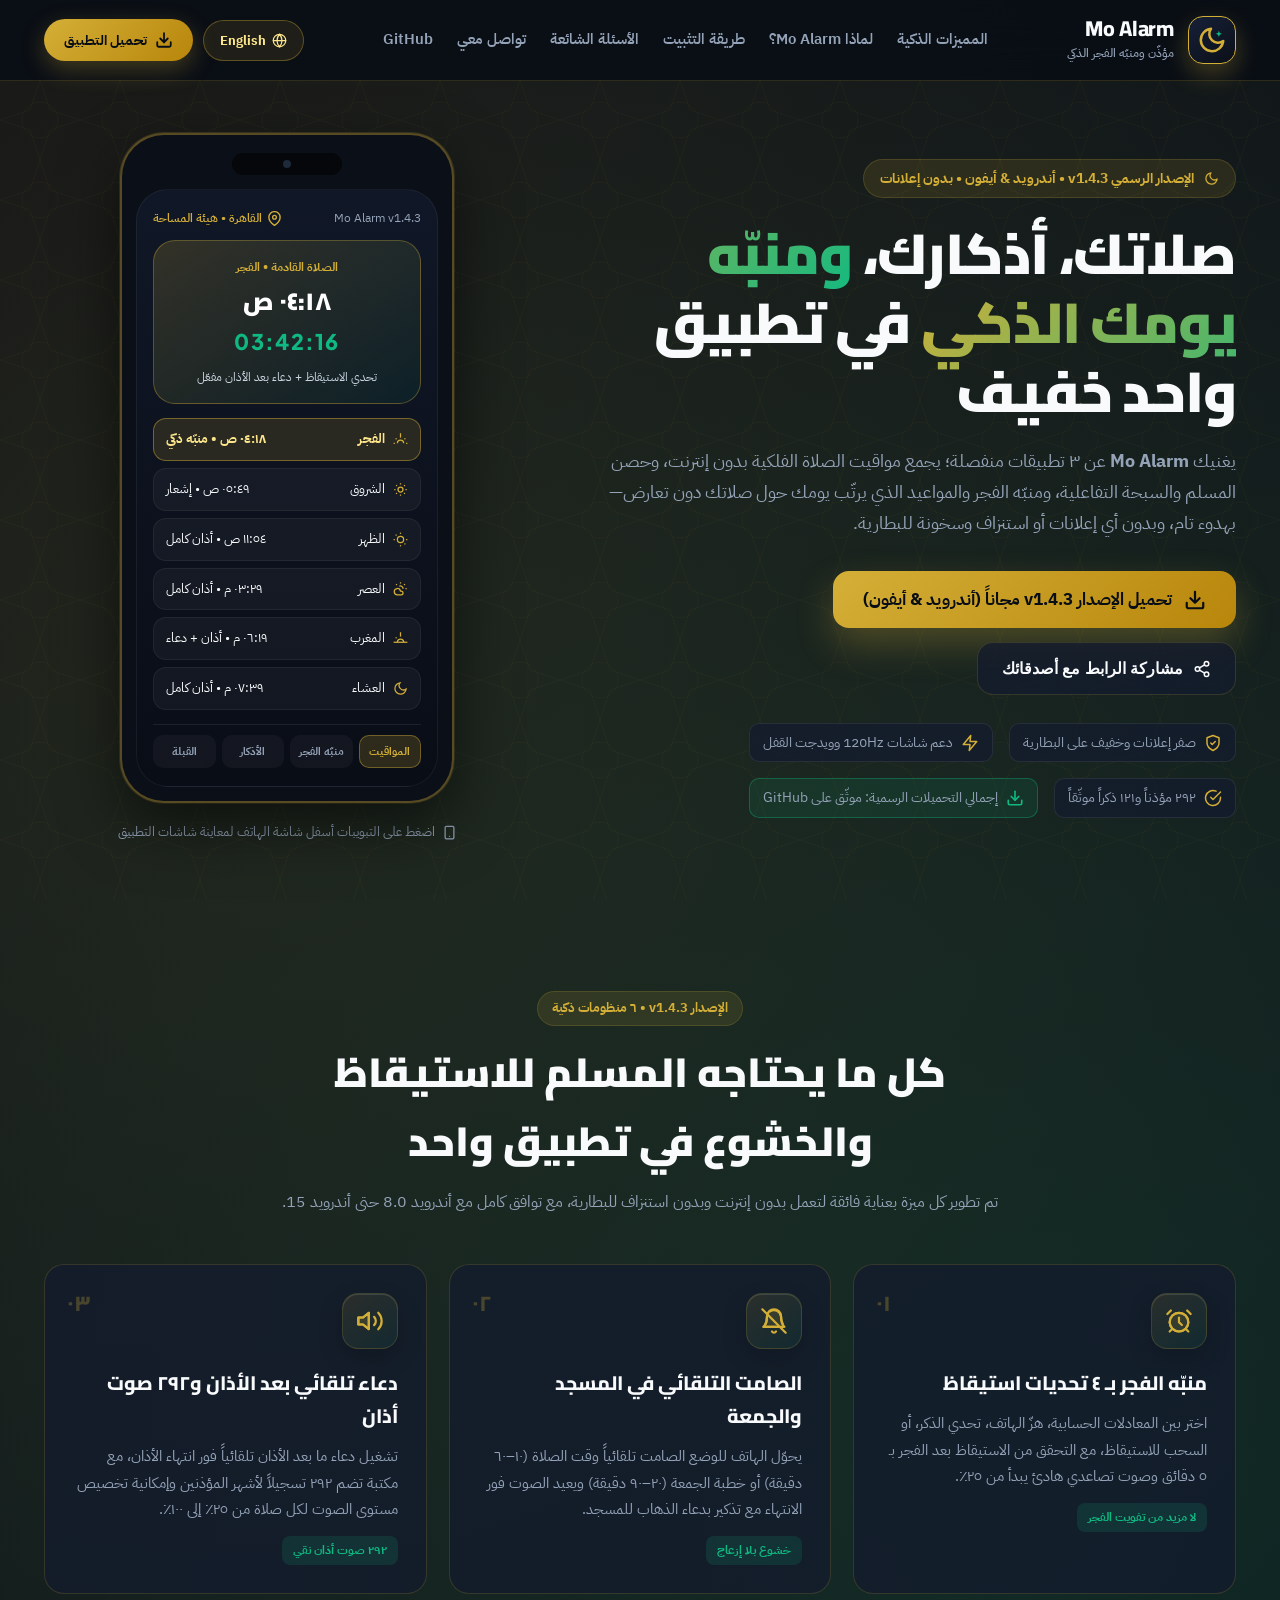
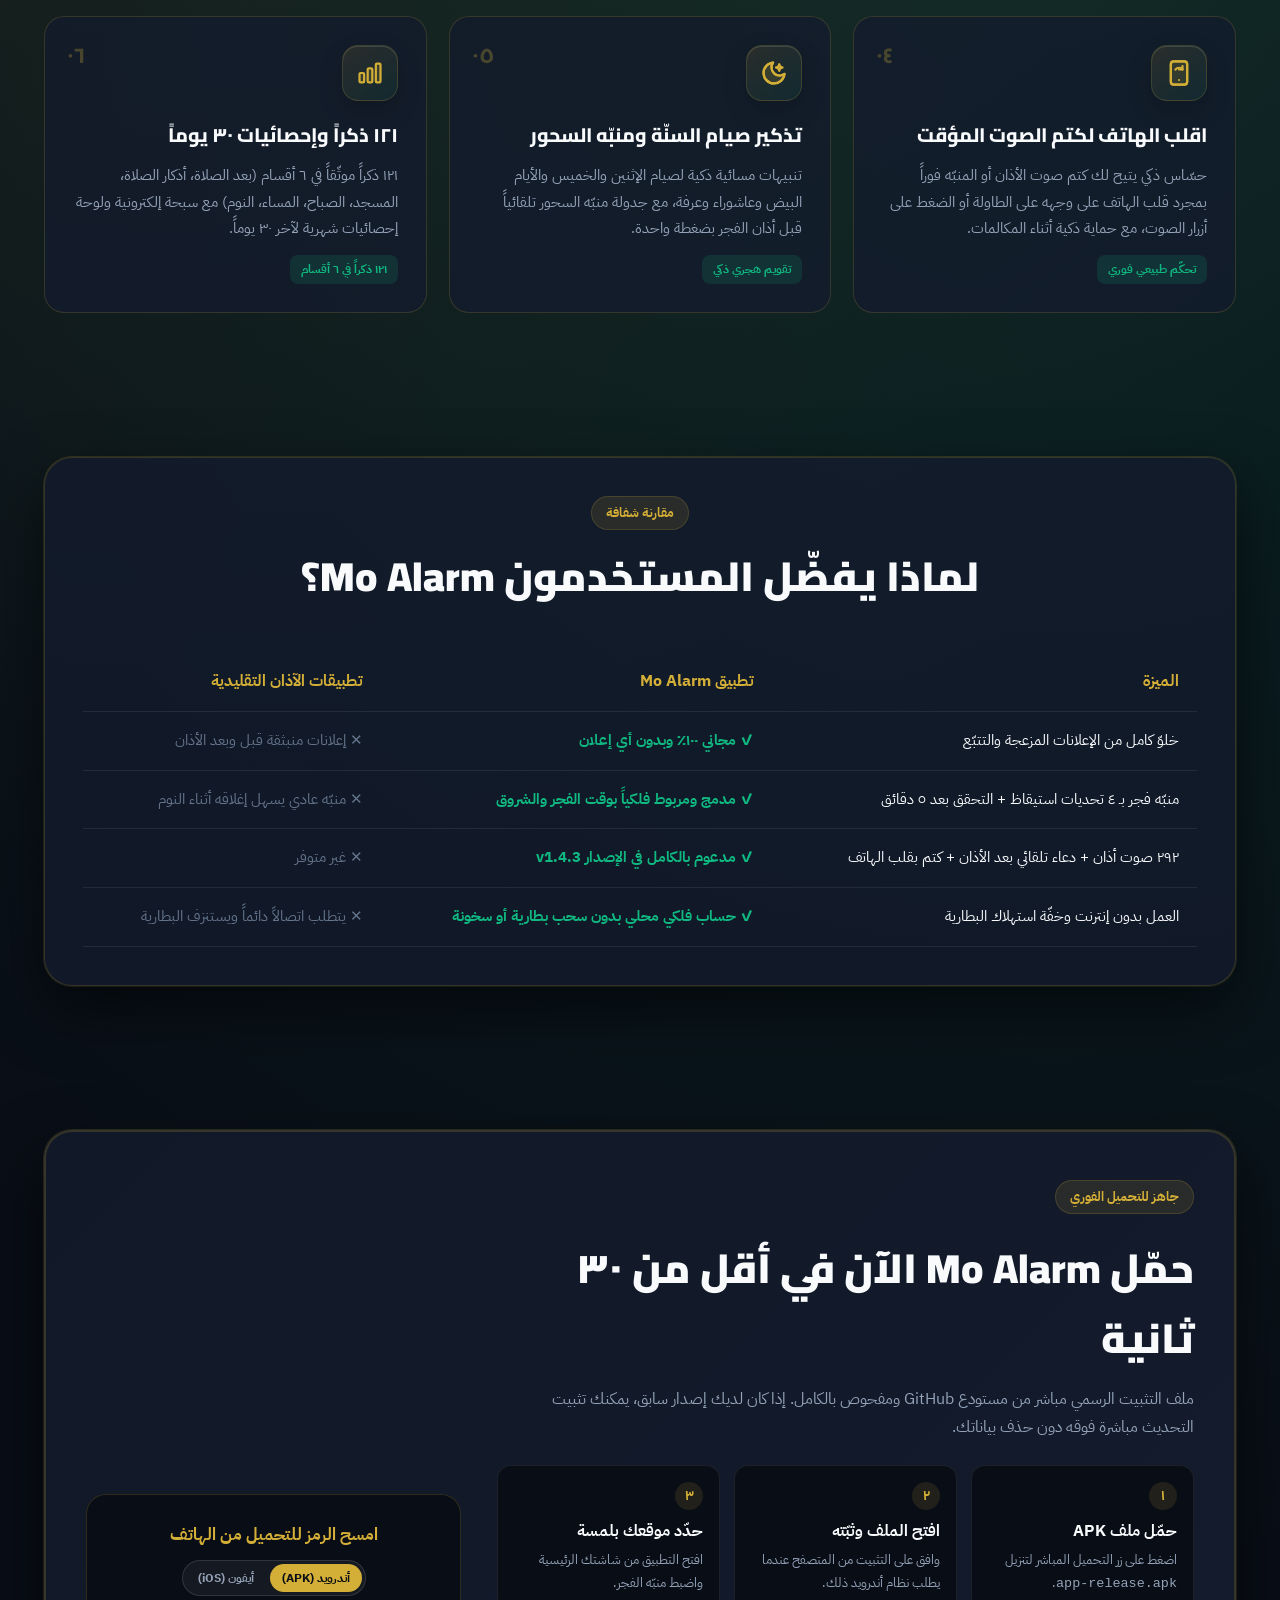
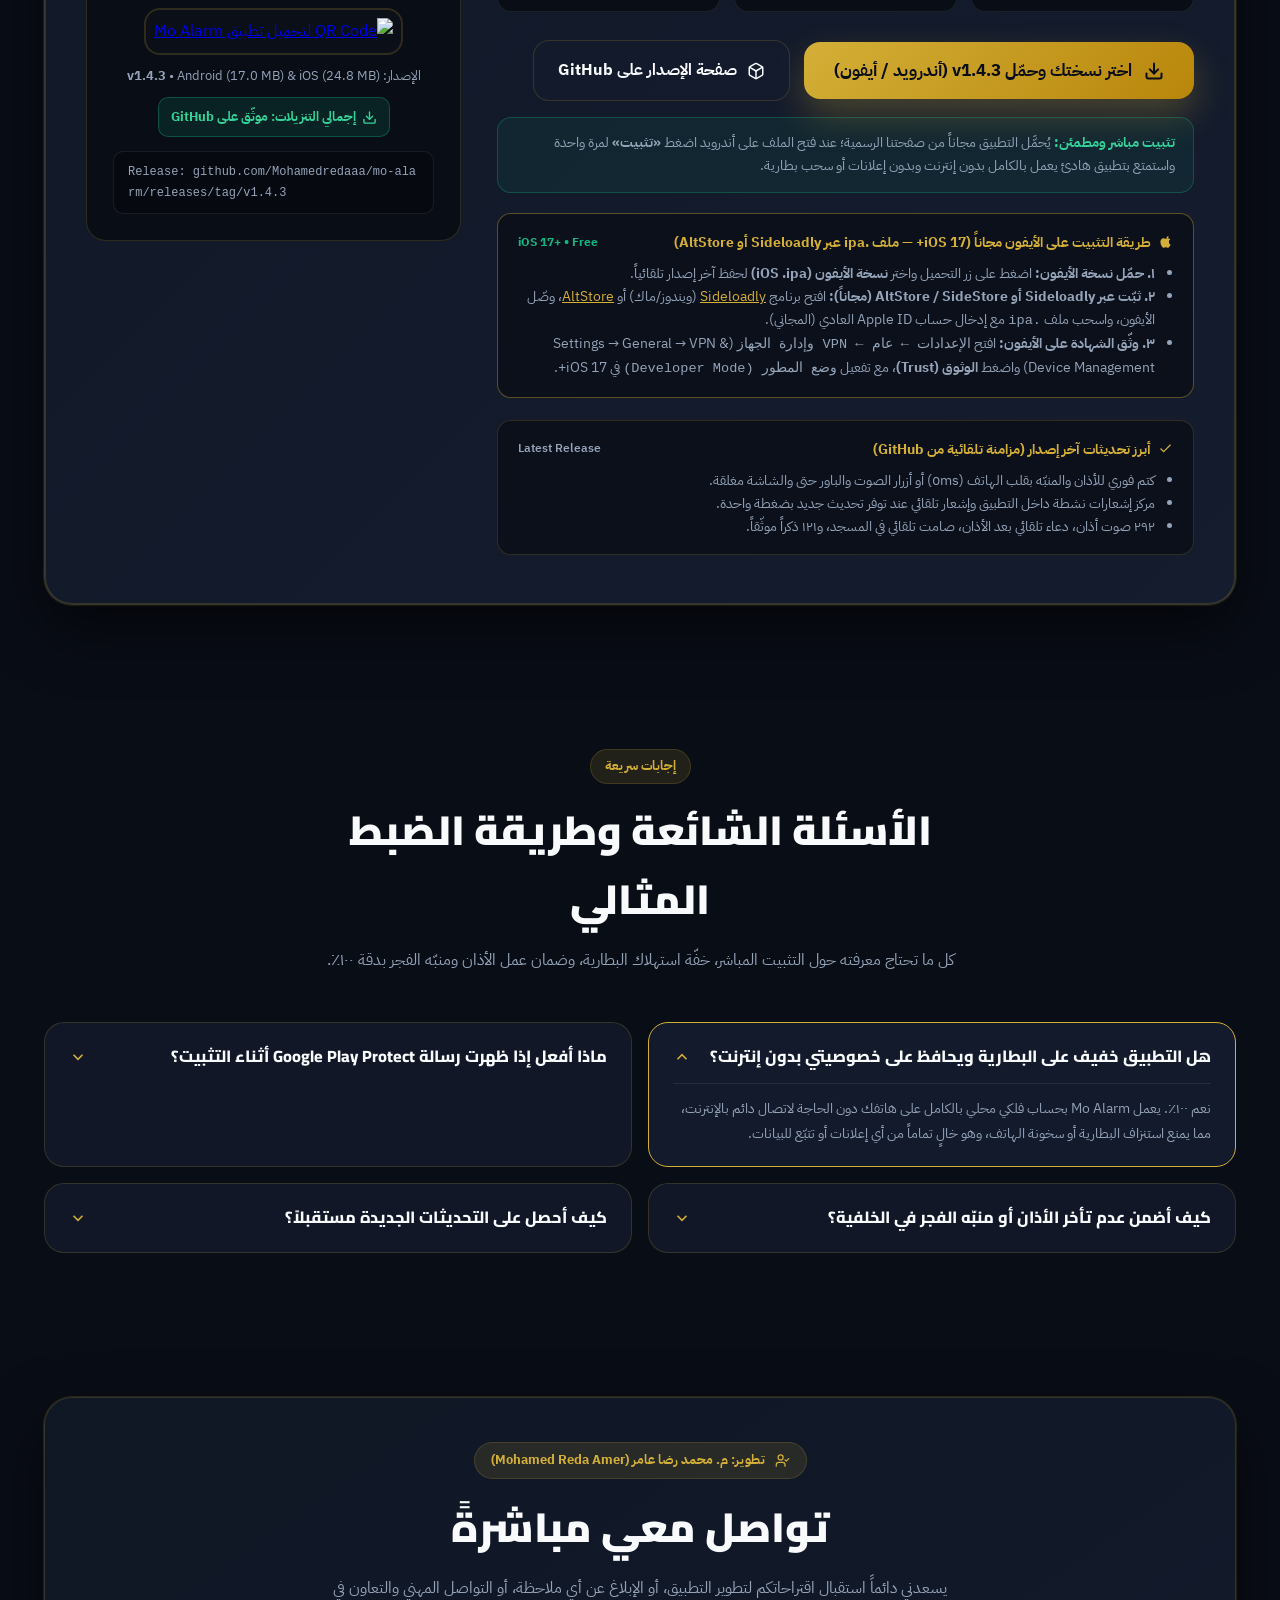
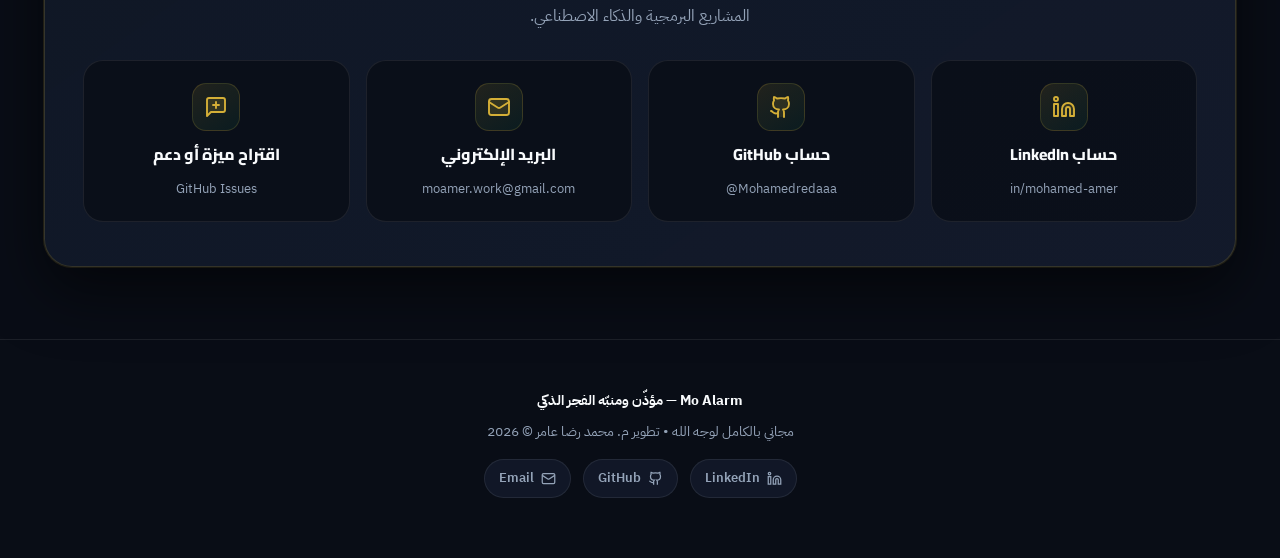
==== commit b8c58b23: "feat(landing): studio OG preview artwork, 3-in-1 positioning & calm battery/privacy copy" ====
--- a/docs/index.html
+++ b/docs/index.html
@@ -6,16 +6,23 @@
   <meta http-equiv="Cache-Control" content="no-cache, no-store, must-revalidate" />
   <meta http-equiv="Pragma" content="no-cache" />
   <meta http-equiv="Expires" content="0" />
-  <title>Mo Alarm | مؤذّن ومنبّه الفجر الذكي — الإصدار الرسمي v1.4.3</title>
-  <meta name="description" content="تطبيق Mo Alarm للأندرويد: مواقيت صلاة فلكية دقيقة بدون إنترنت، منبّه فجر بتحديات ذكية تضمن استيقاظك، ٢٩٢ صوت أذان، صامت تلقائي في المسجد، و١٢١ ذكراً." />
+  <title>Mo Alarm | صلاتك، أذكارك، ومنبّه يومك الذكي في تطبيق واحد خفيف</title>
+  <meta name="description" content="تطبيق واحد خفيف يغنيك عن ثلاثة: مواقيت صلاة فلكية بدون إنترنت، حصن المسلم والسبحة، ومنبّه ذكي يربط مواعيد يومك والفجر حول الصلاة. مجاني ١٠٠٪، بدون إعلانات، ولا يستنزف البطارية." />
   <meta name="theme-color" content="#090D16" />
   <meta property="og:type" content="website" />
   <meta property="og:url" content="https://mohamedredaaa.github.io/mo-alarm/" />
-  <meta property="og:title" content="Mo Alarm — مؤذّن ومنبّه الفجر الذكي للأندرويد" />
-  <meta property="og:description" content="مواقيت صلاة فلكية بدون إنترنت، منبّه فجر بـ ٤ تحديات ذكية، ٢٩٢ صوت أذان، صامت تلقائي في المسجد، و١٢١ ذكراً. مجاني ١٠٠٪ وبدون إعلانات." />
+  <meta property="og:title" content="صلاتك، أذكارك، ومنبّه يومك الذكي — Mo Alarm" />
+  <meta property="og:description" content="تطبيق واحد خفيف يغنيك عن ثلاثة — يربط مواعيدك ومنبهاتك بمواقيت الصلاة بدون تعارض، يعمل بدون إنترنت، وبدون إعلانات أو استنزاف للبطارية (أندرويد وآيفون)." />
+  <meta property="og:image" content="https://mohamedredaaa.github.io/mo-alarm/og-preview.jpg" />
+  <meta property="og:image:secure_url" content="https://mohamedredaaa.github.io/mo-alarm/og-preview.jpg" />
+  <meta property="og:image:type" content="image/jpeg" />
+  <meta property="og:image:width" content="1200" />
+  <meta property="og:image:height" content="630" />
+  <meta property="og:image:alt" content="Mo Alarm — صلاتك، أذكارك، ومنبّه يومك الذكي في تطبيق واحد خفيف" />
   <meta name="twitter:card" content="summary_large_image" />
-  <meta name="twitter:title" content="Mo Alarm — Smart Prayer & Fajr Wake-Up Companion" />
-  <meta name="twitter:description" content="Offline astronomical prayer times, 4 Fajr wake-up challenges, 292 Adhan voices, Mosque auto-silent, and 121 Adhkar. 100% Free & Ad-Free." />
+  <meta name="twitter:title" content="Mo Alarm — Your Prayers, Adhkar & Smart Day Alarm in One Light App" />
+  <meta name="twitter:description" content="One ultra-light app replaces three: offline astronomical prayer times, Hisn al-Muslim & Tasbih, and prayer-aware alarms. 100% Free, Zero Ads, Zero Battery Drain." />
+  <meta name="twitter:image" content="https://mohamedredaaa.github.io/mo-alarm/og-preview.jpg" />
   <link rel="icon" type="image/svg+xml" href="data:image/svg+xml,%3Csvg xmlns='http://www.w3.org/2000/svg' viewBox='0 0 32 32'%3E%3Crect width='32' height='32' rx='9' fill='%23090D16' stroke='%23D4AF37' stroke-width='2'/%3E%3Cpath d='M23.5 17.2A7.8 7.8 0 1 1 14.8 8.5a6 6 0 0 0 8.7 8.7z' fill='none' stroke='%23D4AF37' stroke-width='2' stroke-linecap='round'/%3E%3Cpath d='M20.5 8L21.2 9.8L23 10.5L21.2 11.2L20.5 13L19.8 11.2L18 10.5L19.8 9.8Z' fill='%2310B981'/%3E%3C/svg%3E" />
   <link rel="preconnect" href="https://fonts.googleapis.com" />
   <link rel="preconnect" href="https://fonts.gstatic.com" crossorigin />
@@ -1436,15 +1443,15 @@
           <svg class="ico-sm" viewBox="0 0 24 24" fill="none" stroke="currentColor" stroke-width="2" stroke-linecap="round" stroke-linejoin="round">
             <path d="M21 12.79A9 9 0 1 1 11.21 3 7 7 0 0 0 21 12.79z"/>
           </svg>
-          <span data-i18n="hero_badge">الإصدار الرسمي v1.4.3 • بدون إعلانات • بدون إنترنت</span>
+          <span data-i18n="hero_badge">٣ تطبيقات في ١ • أندرويد وآيفون • بدون إعلانات أو سحب بطارية</span>
         </div>
 
         <h1 class="hero-title" data-i18n="hero_title">
-          لا تفوّت <span class="gold-highlight">صلاة الفجر</span> ولا تكبيرة الإحرام بعد اليوم
+          صلاتك، أذكارك، <span class="gold-highlight">ومنبّه يومك الذكي</span> في تطبيق واحد خفيف
         </h1>
 
         <p class="hero-lead" data-i18n="hero_lead">
-          صُمّم <strong>Mo Alarm</strong> ليجمع بين الدقّة الفلكية لمواقيت الصلاة، وتحديات الاستيقاظ الذكية لصلاة الفجر، و٢٩٢ صوت أذان، والوضع الصامت التلقائي داخل المسجد، مع ١٢١ ذكراً ودعاء ما بعد الأذان بتصميم هادئ يحترم خصوصيتك.
+          يغنيك <strong>Mo Alarm</strong> عن ٣ تطبيقات منفصلة؛ يجمع مواقيت الصلاة الفلكية بدون إنترنت، وحصن المسلم والسبحة التفاعلية، ومنبّه الفجر والمواعيد الذي يرتّب يومك حول صلاتك دون تعارض—بهدوء تام، وبدون أي إعلانات أو استنزاف وسخونة للبطارية.
         </p>
 
         <div class="hero-actions">
@@ -1473,7 +1480,7 @@
               <path d="M12 22s8-4 8-10V5l-8-3-8 3v7c0 6 8 10 8 10z"/>
               <polyline points="9 12 11 14 15 10"/>
             </svg>
-            <span data-i18n="trust_1">خصوصية ١٠٠٪ ومتوافق مع InstaPay</span>
+            <span data-i18n="trust_1">صفر إعلانات وخفيف على البطارية</span>
           </span>
           <span class="trust-pill">
             <svg class="ico" viewBox="0 0 24 24" fill="none" stroke="currentColor" stroke-width="2" stroke-linecap="round" stroke-linejoin="round">
@@ -1845,8 +1852,8 @@
                 <td class="check-no" data-i18n="cmp_r3_c3">✕ غير متوفر</td>
               </tr>
               <tr>
-                <td data-i18n="cmp_r4_c1">العمل بدون إنترنت (Offline) والتوافق مع InstaPay</td>
-                <td class="check-yes" data-i18n="cmp_r4_c2">✓ حساب فلكي محلي وتوافق ١٠٠٪ مع التطبيقات البنكية</td>
+                <td data-i18n="cmp_r4_c1">العمل بدون إنترنت وخفّة استهلاك البطارية</td>
+                <td class="check-yes" data-i18n="cmp_r4_c2">✓ حساب فلكي محلي بدون سحب بطارية أو سخونة</td>
                 <td class="check-no" data-i18n="cmp_r4_c3">✕ يتطلب اتصالاً دائماً ويستنزف البطارية</td>
               </tr>
             </tbody>
@@ -1900,6 +1907,10 @@
               </svg>
               <span data-i18n="dl_btn_rel">صفحة الإصدار على GitHub</span>
             </a>
+          </div>
+
+          <div style="margin-top:16px; padding:14px 18px; border-radius:14px; background:rgba(16, 185, 129, 0.08); border:1px solid rgba(16, 185, 129, 0.28); color:var(--text-secondary); font-size:0.86rem; line-height:1.65;" data-i18n="dl_reassure">
+            <strong style="color:#34D399;">تثبيت مباشر ومطمئن:</strong> يُحمَّل التطبيق مجاناً من صفحتنا الرسمية؛ عند فتح الملف على أندرويد اضغط <strong>«تثبيت»</strong> لمرة واحدة واستمتع بتطبيق هادئ يعمل بالكامل بدون إنترنت وبدون إعلانات أو سحب بطارية.
           </div>
 
           <!-- iPhone (.ipa) Free Installation Guide Box -->
@@ -1978,18 +1989,18 @@
         <span class="section-tag" data-i18n="faq_tag">إجابات سريعة</span>
         <h2 class="section-title" data-i18n="faq_title">الأسئلة الشائعة وطريقة الضبط المثالي</h2>
         <p class="section-subtitle" data-i18n="faq_sub">
-          كل ما تحتاج معرفته حول التثبيت المباشر، التوافق مع التطبيقات البنكية، وضمان عمل الأذان ومنبّه الفجر بدقة ١٠٠٪.
+          كل ما تحتاج معرفته حول التثبيت المباشر، خفّة استهلاك البطارية، وضمان عمل الأذان ومنبّه الفجر بدقة ١٠٠٪.
         </p>
       </div>
 
       <div class="faq-grid">
         <details class="faq-item" open>
           <summary>
-            <span data-i18n="faq_q1">هل التطبيق آمن ومتوافق مع InstaPay والتطبيقات البنكية؟</span>
+            <span data-i18n="faq_q1">هل التطبيق خفيف على البطارية ويحافظ على خصوصيتي بدون إنترنت؟</span>
             <svg class="faq-chevron" viewBox="0 0 24 24" fill="none" stroke="currentColor" stroke-width="2.2"><polyline points="6 9 12 15 18 9"/></svg>
           </summary>
           <div class="faq-answer" data-i18n="faq_a1">
-            نعم ١٠٠٪. تطبيق Mo Alarm مجاني بالكامل ويُوزَّع رسمياً عبر GitHub Releases، ولا يستخدم خدمات تسهيلات الاستخدام (Accessibility Services) التي ترفضها التطبيقات البنكية مثل InstaPay، ولا يجمع أي بيانات شخصية.
+            نعم ١٠٠٪. يعمل Mo Alarm بحساب فلكي محلي بالكامل على هاتفك دون الحاجة لاتصال دائم بالإنترنت، مما يمنع استنزاف البطارية أو سخونة الهاتف، وهو خالٍ تماماً من أي إعلانات أو تتبّع للبيانات.
           </div>
         </details>
 
@@ -2240,12 +2251,12 @@
         nav_faq: 'الأسئلة الشائعة',
         nav_contact: 'تواصل معي',
         nav_download: 'تحميل التطبيق',
-        hero_badge: 'الإصدار الرسمي v1.4.3 • أندرويد &amp; أيفون • بدون إعلانات',
-        hero_title: 'لا تفوّت <span class="gold-highlight">صلاة الفجر</span> ولا تكبيرة الإحرام بعد اليوم',
-        hero_lead: 'صُمّم <strong>Mo Alarm</strong> ليجمع بين الدقّة الفلكية لمواقيت الصلاة، وتحديات الاستيقاظ الذكية لصلاة الفجر، و٢٩٢ صوت أذان، والوضع الصامت التلقائي داخل المسجد، مع ١٢١ ذكراً ودعاء ما بعد الأذان بتصميم هادئ يحترم خصوصيتك.',
+        hero_badge: '٣ تطبيقات في ١ • أندرويد وآيفون • بدون إعلانات أو سحب بطارية',
+        hero_title: 'صلاتك، أذكارك، <span class="gold-highlight">ومنبّه يومك الذكي</span> في تطبيق واحد خفيف',
+        hero_lead: 'يغنيك <strong>Mo Alarm</strong> عن ٣ تطبيقات منفصلة؛ يجمع مواقيت الصلاة الفلكية بدون إنترنت، وحصن المسلم والسبحة التفاعلية، ومنبّه الفجر والمواعيد الذي يرتّب يومك حول صلاتك دون تعارض—بهدوء تام، وبدون أي إعلانات أو استنزاف وسخونة للبطارية.',
         cta_primary: 'تحميل التطبيق مجاناً (أندرويد &amp; أيفون)',
         cta_share: 'مشاركة الرابط مع أصدقائك',
-        trust_1: 'خصوصية ١٠٠٪ ومتوافق مع InstaPay',
+        trust_1: 'صفر إعلانات وخفيف على البطارية',
         trust_2: 'دعم شاشات 120Hz وويدجت القفل',
         trust_3: '٢٩٢ مؤذناً و١٢١ ذكراً موثّقاً',
         trust_downloads: 'إجمالي التحميلات الرسمية: موثّق على GitHub',
@@ -2334,12 +2345,13 @@
         cmp_r3_c1: '٢٩٢ صوت أذان + دعاء تلقائي بعد الأذان + كتم بقلب الهاتف',
         cmp_r3_c2: '✓ مدعوم بالكامل في الإصدار v1.4.3',
         cmp_r3_c3: '✕ غير متوفر',
-        cmp_r4_c1: 'العمل بدون إنترنت (Offline) والتوافق مع InstaPay',
-        cmp_r4_c2: '✓ حساب فلكي محلي وتوافق ١٠٠٪ مع التطبيقات البنكية',
+        cmp_r4_c1: 'العمل بدون إنترنت وخفّة استهلاك البطارية',
+        cmp_r4_c2: '✓ حساب فلكي محلي بدون سحب بطارية أو سخونة',
         cmp_r4_c3: '✕ يتطلب اتصالاً دائماً ويستنزف البطارية',
         dl_tag: 'جاهز للتحميل الفوري',
         dl_title: 'حمّل Mo Alarm الآن في أقل من ٣٠ ثانية',
         dl_sub: 'ملف التثبيت الرسمي مباشر من مستودع GitHub ومفحوص بالكامل. إذا كان لديك إصدار سابق، يمكنك تثبيت التحديث مباشرة فوقه دون حذف بياناتك.',
+        dl_reassure: '<strong style="color:#34D399;">تثبيت مباشر ومطمئن:</strong> يُحمَّل التطبيق مجاناً من صفحتنا الرسمية؛ عند فتح الملف على أندرويد اضغط <strong>«تثبيت»</strong> لمرة واحدة واستمتع بتطبيق هادئ يعمل بالكامل بدون إنترنت وبدون إعلانات أو سحب بطارية.',
         st1_num: '١',
         st1_title: 'حمّل ملف APK',
         st1_desc: 'اضغط على زر التحميل المباشر لتنزيل <code>app-release.apk</code>.',
@@ -2377,9 +2389,9 @@
         cl_item_3: '٢٩٢ صوت أذان، دعاء تلقائي بعد الأذان، صامت تلقائي في المسجد، و١٢١ ذكراً موثّقاً.',
         faq_tag: 'إجابات سريعة',
         faq_title: 'الأسئلة الشائعة وطريقة الضبط المثالي',
-        faq_sub: 'كل ما تحتاج معرفته حول التثبيت المباشر، التوافق مع التطبيقات البنكية، وضمان عمل الأذان ومنبّه الفجر بدقة ١٠٠٪.',
-        faq_q1: 'هل التطبيق آمن ومتوافق مع InstaPay والتطبيقات البنكية؟',
-        faq_a1: 'نعم ١٠٠٪. تطبيق Mo Alarm مجاني بالكامل ويُوزَّع رسمياً عبر GitHub Releases، ولا يستخدم خدمات تسهيلات الاستخدام (Accessibility Services) التي ترفضها التطبيقات البنكية مثل InstaPay، ولا يجمع أي بيانات شخصية.',
+        faq_sub: 'كل ما تحتاج معرفته حول التثبيت المباشر، خفّة استهلاك البطارية، وضمان عمل الأذان ومنبّه الفجر بدقة ١٠٠٪.',
+        faq_q1: 'هل التطبيق خفيف على البطارية ويحافظ على خصوصيتي بدون إنترنت؟',
+        faq_a1: 'نعم ١٠٠٪. يعمل Mo Alarm بحساب فلكي محلي بالكامل على هاتفك دون الحاجة لاتصال دائم بالإنترنت، مما يمنع استنزاف البطارية أو سخونة الهاتف، وهو خالٍ تماماً من أي إعلانات أو تتبّع للبيانات.',
         faq_q2: 'ماذا أفعل إذا ظهرت رسالة Google Play Protect أثناء التثبيت؟',
         faq_a2: 'لأن التطبيق يُحمّل مباشرة من GitHub Releases وليس من متجر بلاي، قد يظهر تنبيه قياسي من أندرويد. اضغط على <strong>«مزيد من التفاصيل / More details»</strong> ثم اختر <strong>«التثبيت على أي حال / Install anyway»</strong>.',
         faq_q3: 'كيف أضمن عدم تأخر الأذان أو منبّه الفجر في الخلفية؟',
@@ -2409,12 +2421,12 @@
         nav_faq: 'FAQ',
         nav_contact: 'Contact Me',
         nav_download: 'Download App',
-        hero_badge: 'Official v1.4.3 • Android &amp; iPhone • 100% Ad-Free',
-        hero_title: 'Never Miss <span class="gold-highlight">Fajr Prayer</span> or Takbirat Al-Ihram Again',
-        hero_lead: '<strong>Mo Alarm</strong> combines high-precision offline astronomical prayer times, un-bypassable Fajr wake-up challenges, 292 authentic Adhan voices, automatic Mosque silent mode, and 121 authentic Adhkar in a serene, privacy-first interface.',
+        hero_badge: '3 Apps in 1 • Android &amp; iPhone • Zero Ads &amp; Zero Battery Drain',
+        hero_title: 'Your Prayers, Adhkar &amp; <span class="gold-highlight">Smart Day Alarm</span> in One Light App',
+        hero_lead: '<strong>Mo Alarm</strong> replaces three separate apps—combining offline astronomical prayer times, Hisn al-Muslim &amp; interactive Tasbih, and smart wake-up &amp; schedule alarms centered around your Salah, with zero ads and zero battery drain.',
         cta_primary: 'Free Download (Android &amp; iPhone)',
         cta_share: 'Share Link with Friends',
-        trust_1: '100% Private & InstaPay Compatible',
+        trust_1: 'Zero Ads &amp; Ultra-Low Battery',
         trust_2: '120Hz UI & Lock-Screen Widgets',
         trust_3: '292 Adhan Voices & 121 Authentic Adhkar',
         trust_downloads: 'Official Downloads: Verified on GitHub',
@@ -2503,12 +2515,13 @@
         cmp_r3_c1: '292 Adhan Voices + Auto Post-Adhan Dua + Flip-to-Mute',
         cmp_r3_c2: '✓ Fully supported in v1.4.3',
         cmp_r3_c3: '✕ Not available',
-        cmp_r4_c1: '100% Offline Engine & Banking/InstaPay Compatibility',
-        cmp_r4_c2: '✓ Local calculation & 100% InstaPay safe',
+        cmp_r4_c1: '100% Offline Engine &amp; Ultra-Low Battery Usage',
+        cmp_r4_c2: '✓ Local calculation with zero battery drain or heat',
         cmp_r4_c3: '✕ Requires constant internet & drains battery',
         dl_tag: 'Ready for Instant Download',
         dl_title: 'Install Mo Alarm in Under 30 Seconds',
         dl_sub: 'Official release APK served directly from GitHub Releases. If you already have an earlier build installed, you can install this update directly on top without losing data.',
+        dl_reassure: '<strong style="color:#34D399;">Calm Direct Install:</strong> Downloaded directly for free from our official page; when opening the file on Android, tap <strong>"Install"</strong> once and enjoy a serene offline app with zero ads and zero battery drain.',
         st1_num: '1',
         st1_title: 'Download the APK',
         st1_desc: 'Tap the direct download button to save <code>app-release.apk</code>.',
@@ -2546,9 +2559,9 @@
         cl_item_3: '292 Adhan voices, automatic Post-Adhan Dua, Mosque Auto-Silent mode, and 121 authentic Adhkar.',
         faq_tag: 'Quick Answers',
         faq_title: 'Frequently Asked Questions & Setup Guide',
-        faq_sub: 'Everything you need to know about direct APK installation, banking app compatibility, and 100% reliable background alarms.',
-        faq_q1: 'Is Mo Alarm safe and compatible with InstaPay & banking apps?',
-        faq_a1: 'Yes, 100%. Mo Alarm is completely free and officially distributed via GitHub Releases, never uses Accessibility Services (which banking apps like InstaPay block), and collects zero personal data.',
+        faq_sub: 'Everything you need to know about direct installation, ultra-low battery consumption, and 100% reliable background alarms.',
+        faq_q1: 'Is Mo Alarm light on battery and completely private offline?',
+        faq_a1: 'Yes, 100%. Mo Alarm calculates all prayer times locally on your phone without constant internet access—preventing battery drain or overheating—and contains zero ads, trackers, or personal data collection.',
         faq_q2: 'What if Google Play Protect shows a prompt during installation?',
         faq_a2: 'Because the APK is downloaded directly from GitHub Releases rather than the Play Store, Android may show a standard prompt. Tap <strong>"More details"</strong> and then select <strong>"Install anyway"</strong>.',
         faq_q3: 'How do I ensure Fajr alarms & Adhan never get delayed in the background?',
@@ -2595,10 +2608,10 @@
     async function shareApp() {
       const shareUrl = 'https://mohamedredaaa.github.io/mo-alarm/';
       const shareData = {
-        title: isEnglish ? 'Mo Alarm — Smart Prayer & Fajr Wake-Up App' : 'Mo Alarm — مؤذّن ومنبّه الفجر الذكي',
+        title: isEnglish ? 'Mo Alarm — Prayers, Adhkar & Smart Day Alarm' : 'Mo Alarm — صلاتك، أذكارك، ومنبّه يومك الذكي',
         text: isEnglish
-          ? 'Download Mo Alarm for offline prayer times, Fajr wake-up challenges, and 292 Adhan voices (100% Ad-Free):'
-          : 'جرّب تطبيق Mo Alarm لمواقيت الصلاة ومنبّه الفجر الذكي (بدون إعلانات ويعمل بدون إنترنت):',
+          ? 'Replaces 3 apps on your phone: offline prayer times, Hisn al-Muslim & Tasbih, and smart alarms centered around Salah (100% Free & Zero Ads):'
+          : 'بدل ٣ تطبيقات على الموبايل، جرّب التطبيق ده جامع مواقيت الصلاة وحصن المسلم ومنبه الفجر والمواعيد في مكان واحد خفيف وبدون ولا إعلان:',
         url: shareUrl
       };
       if (navigator.share) {
